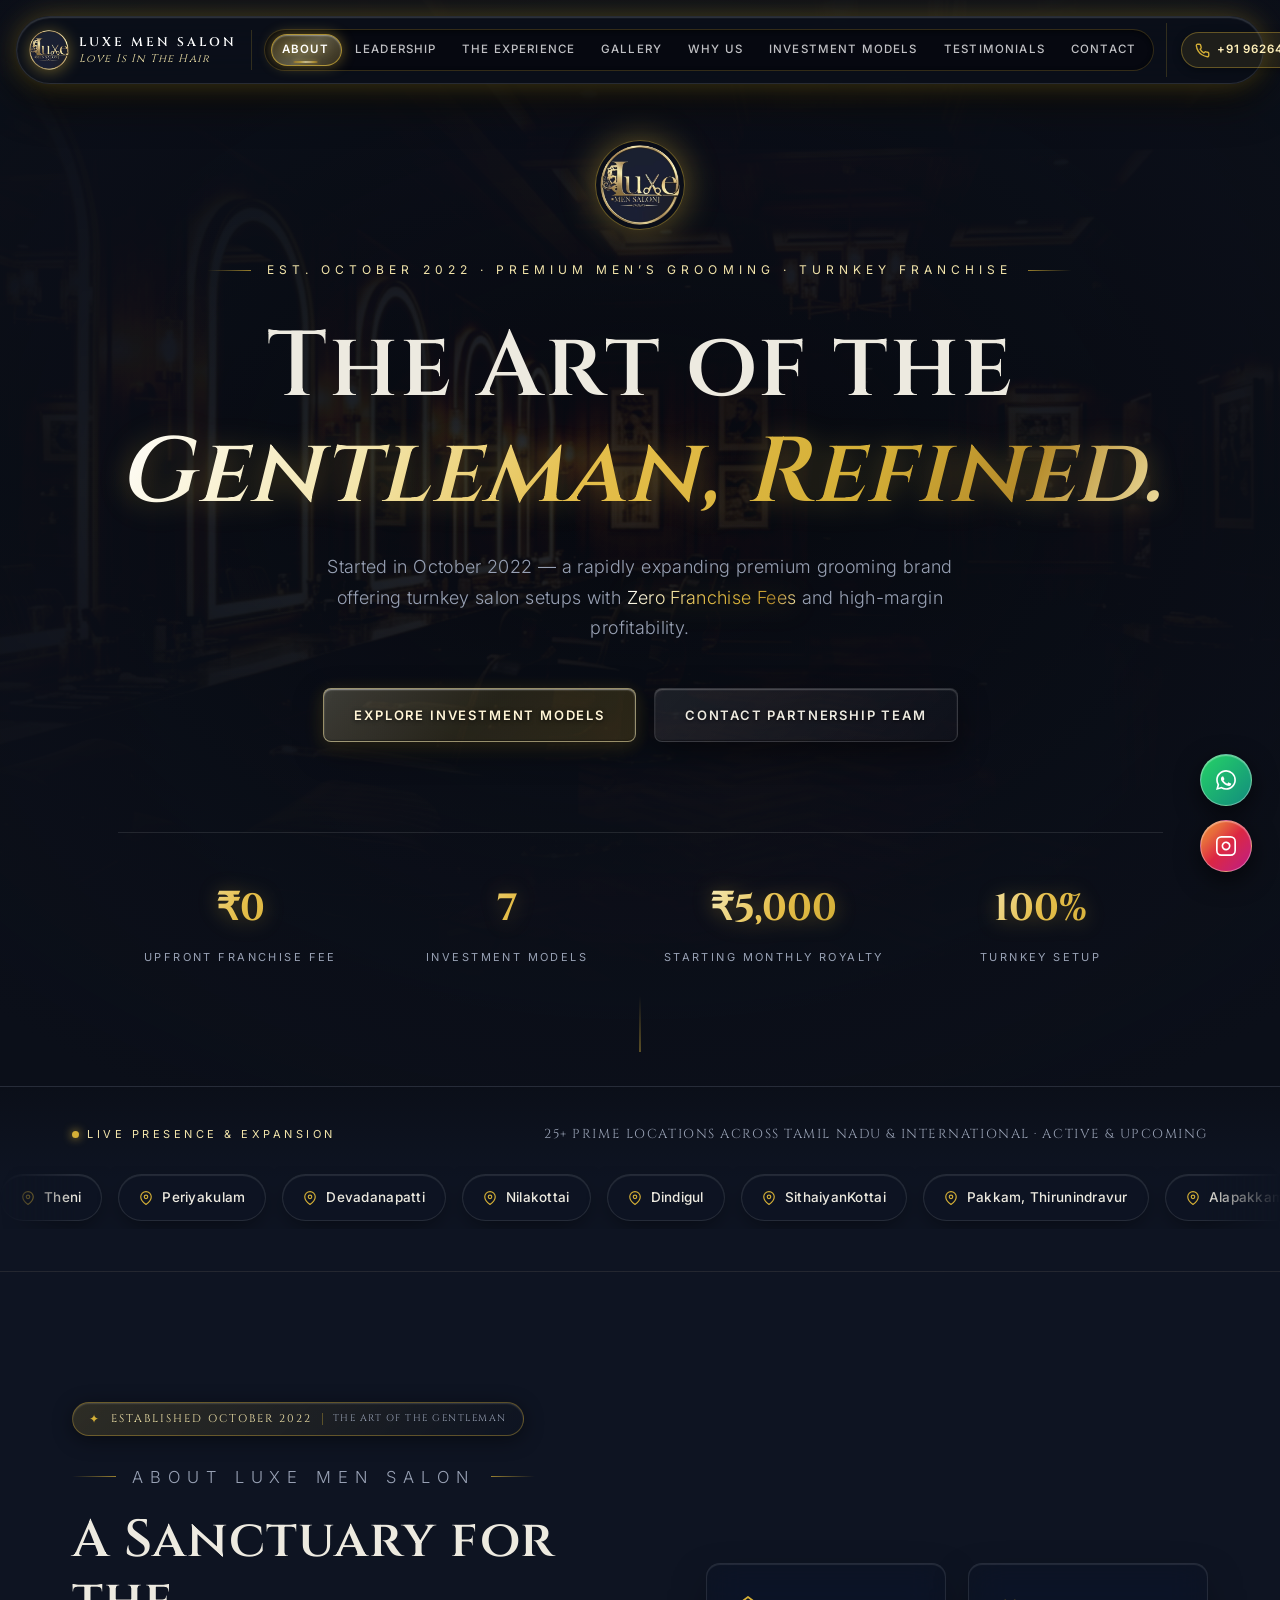
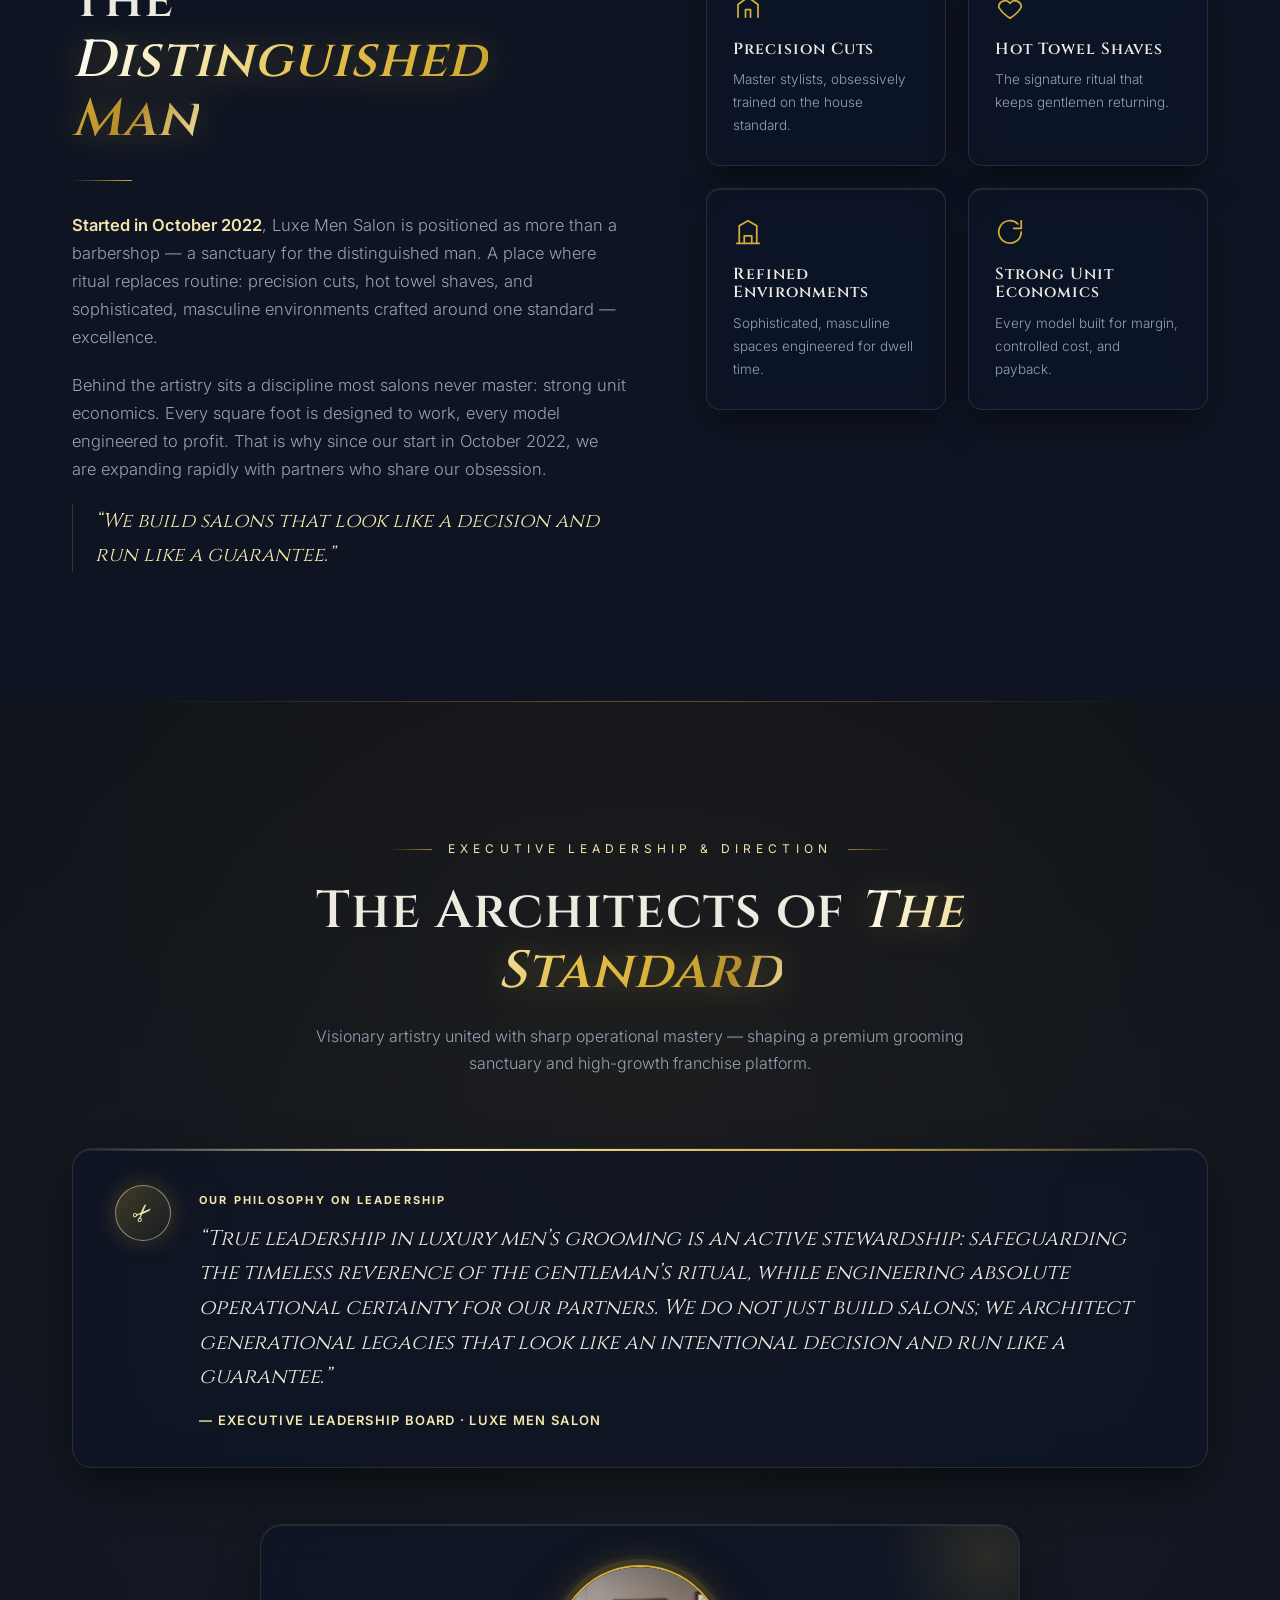
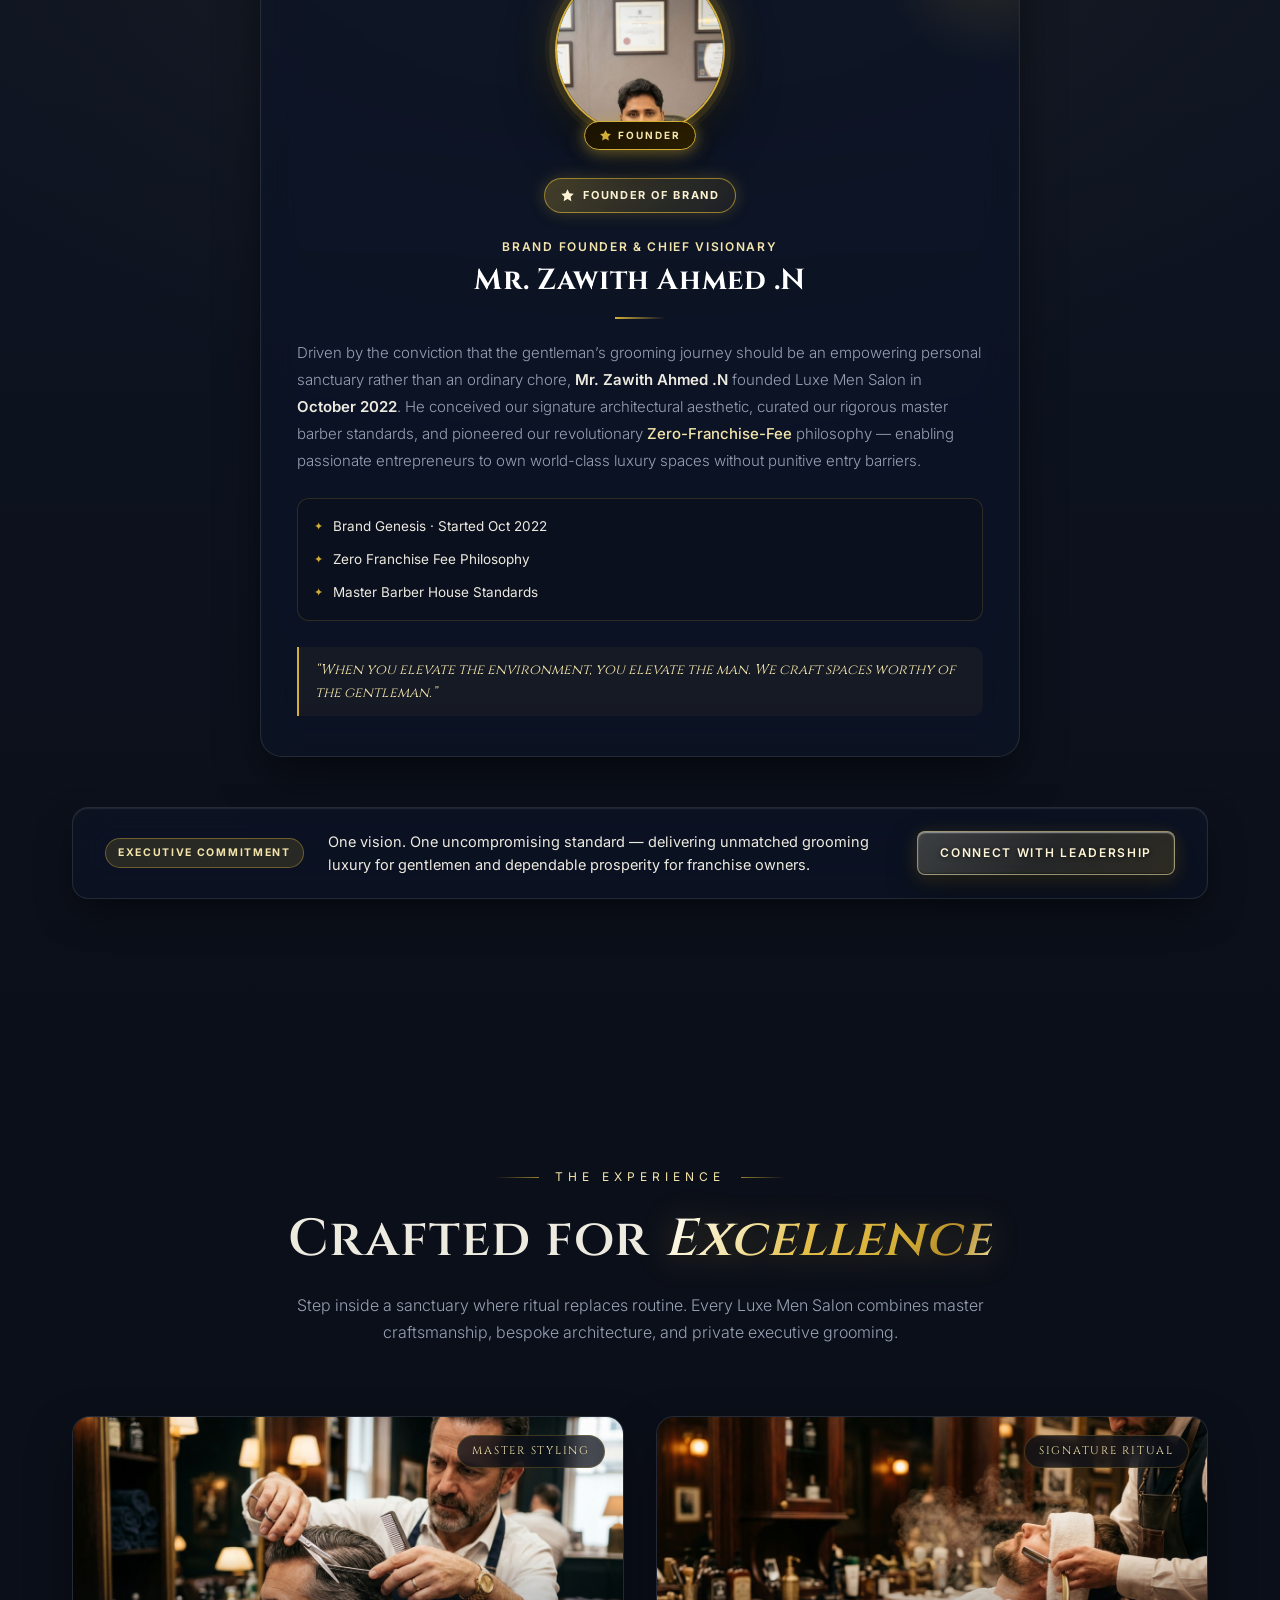
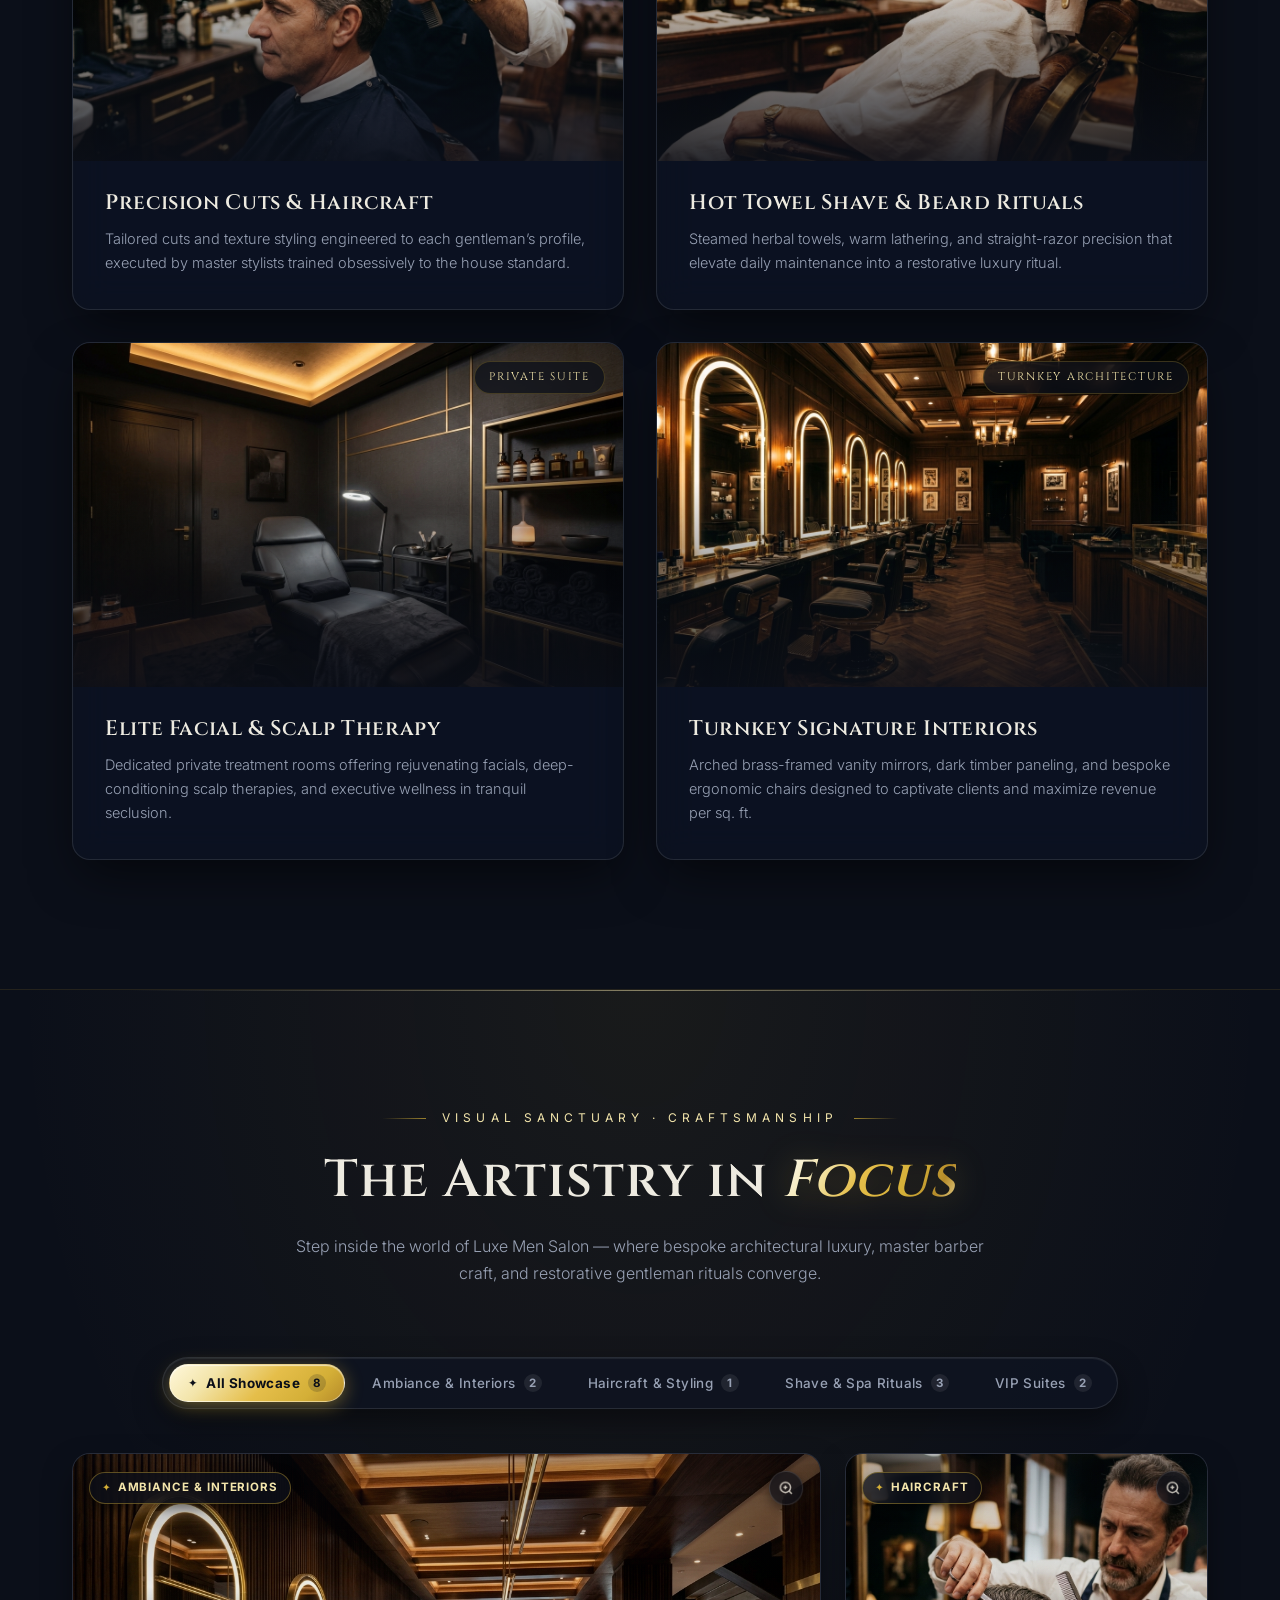
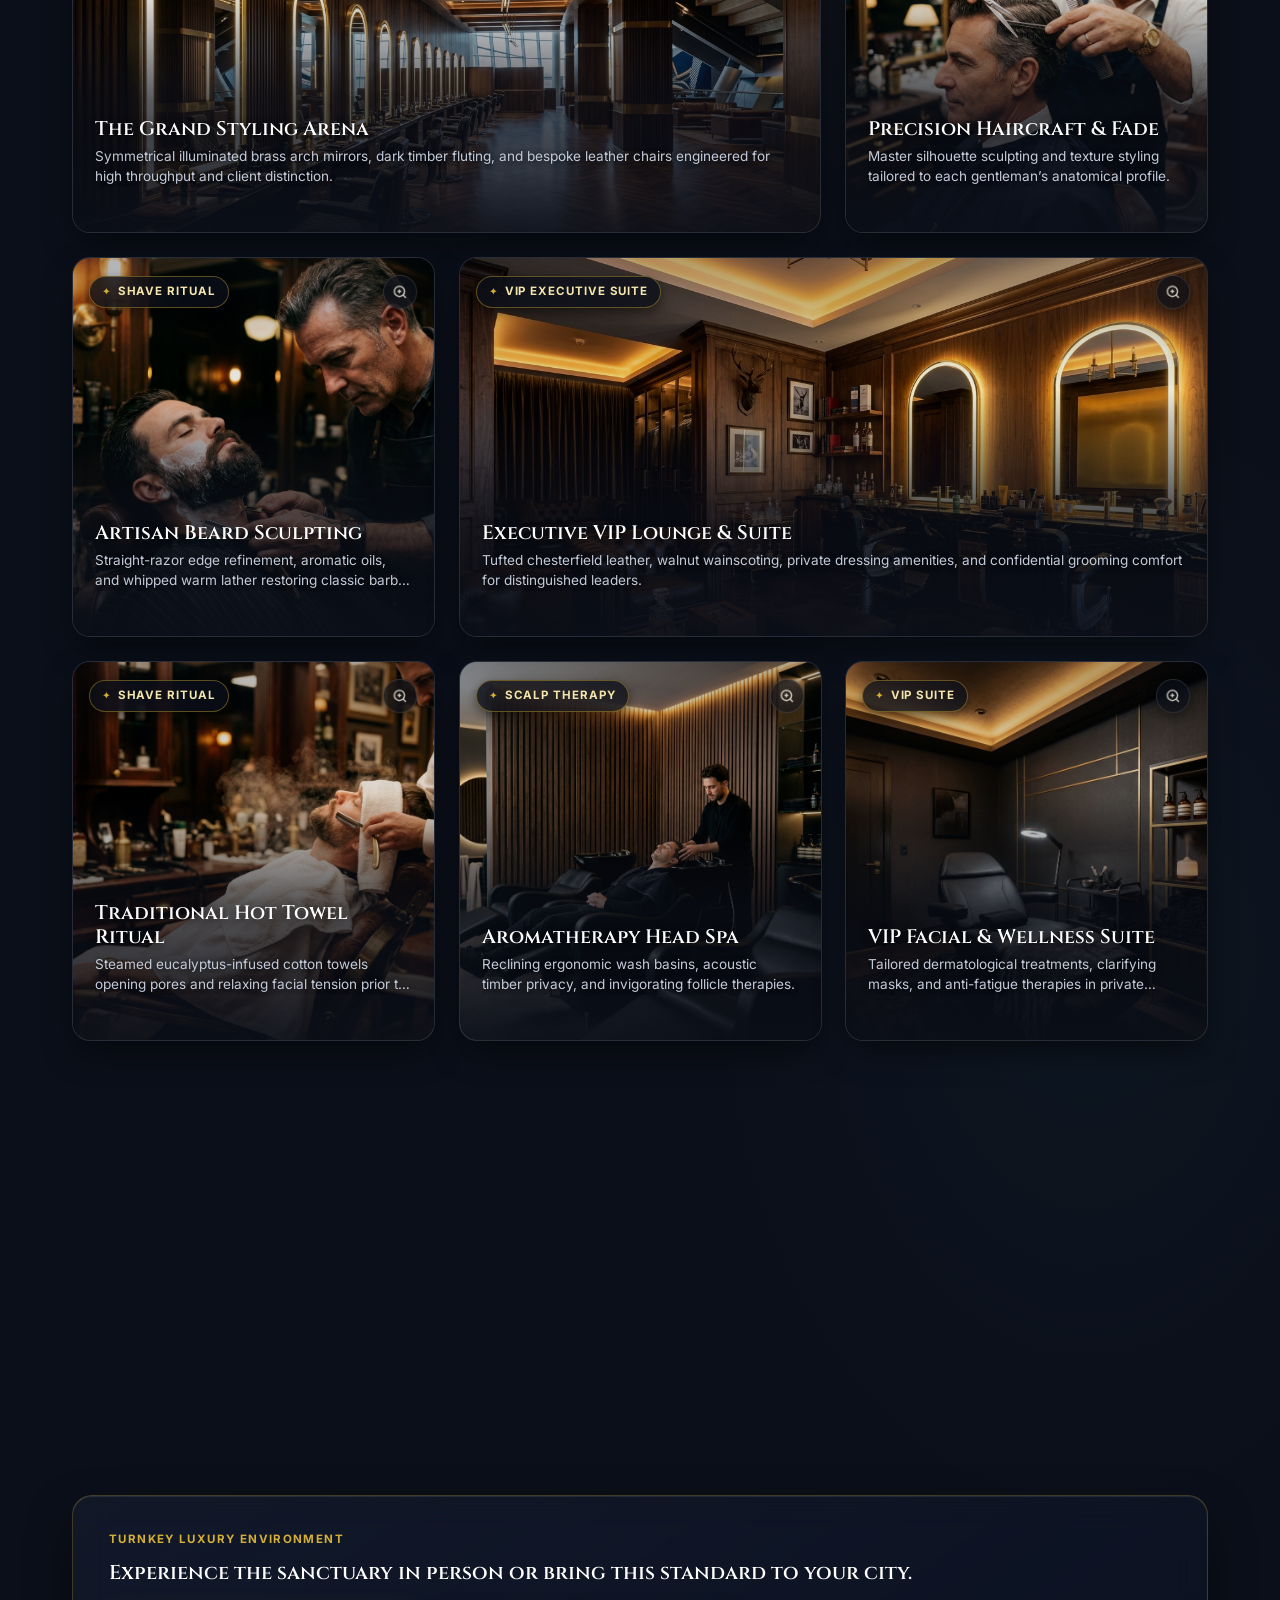
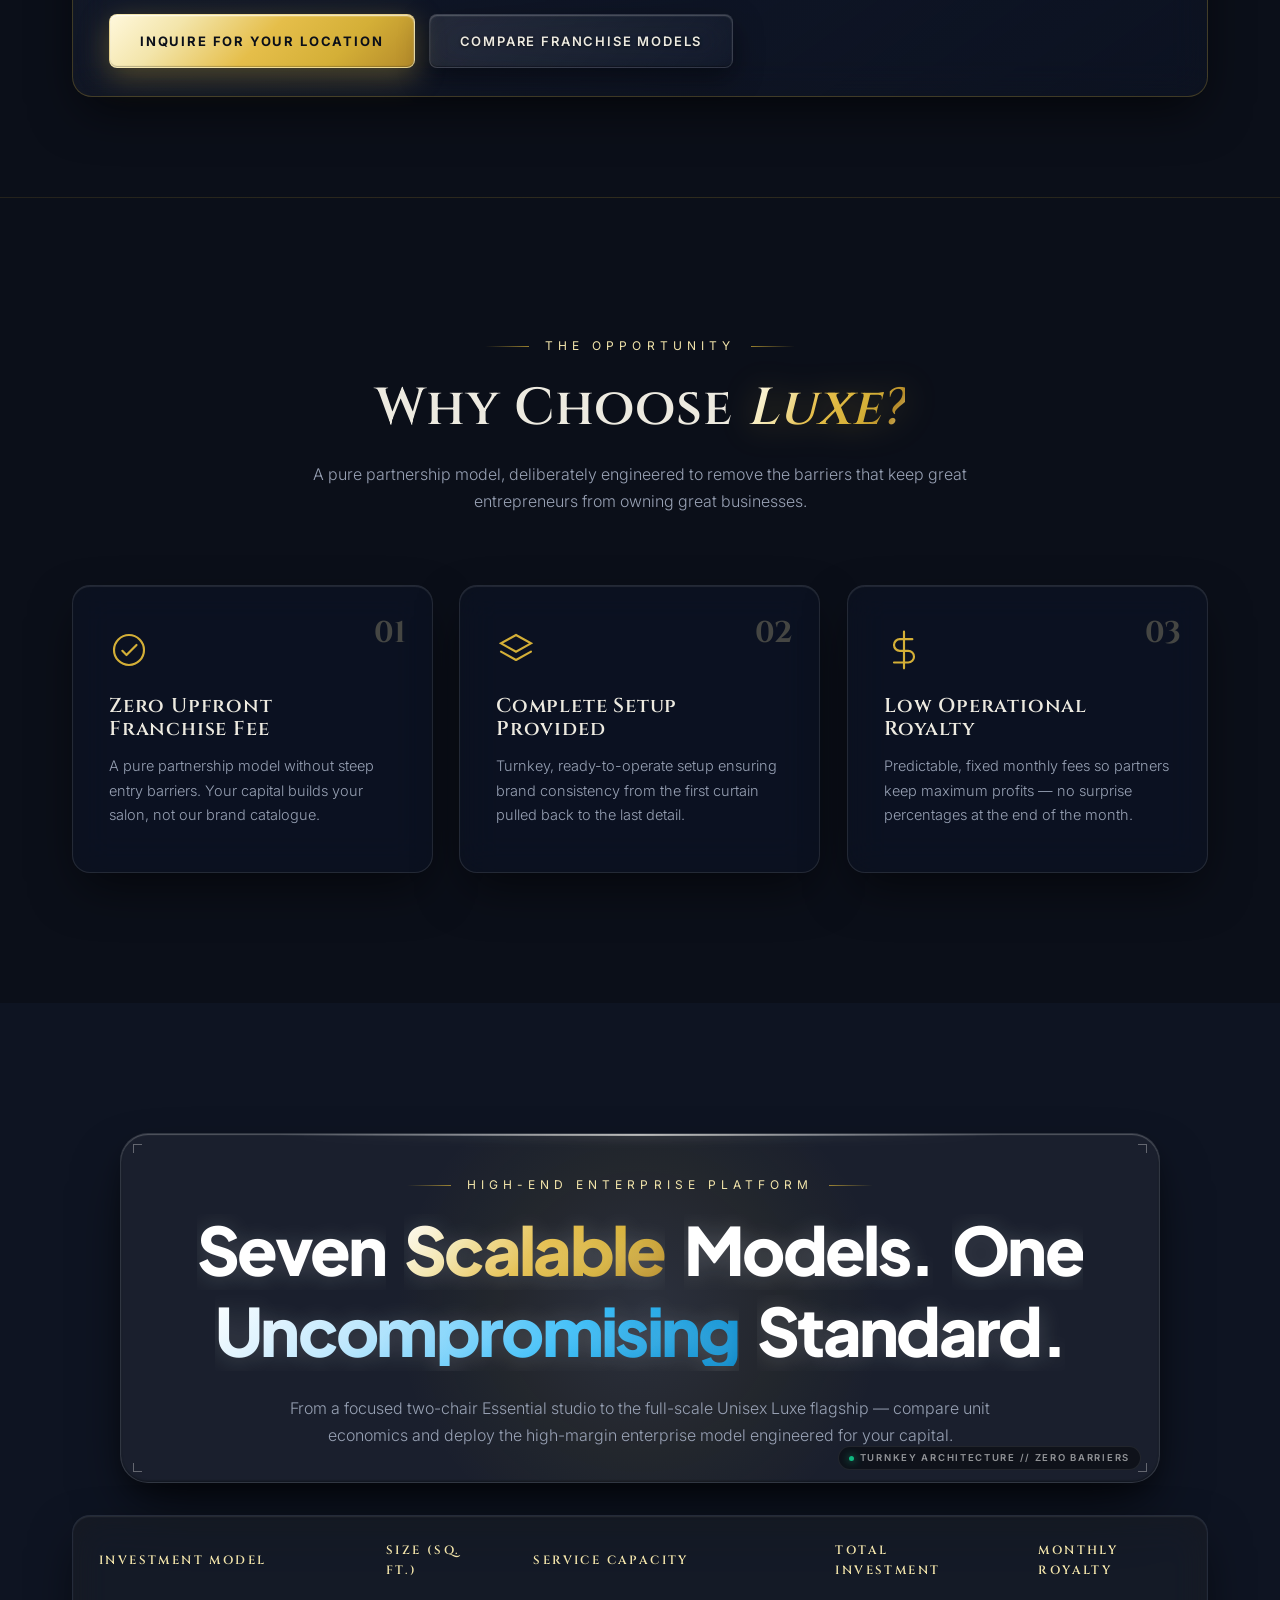
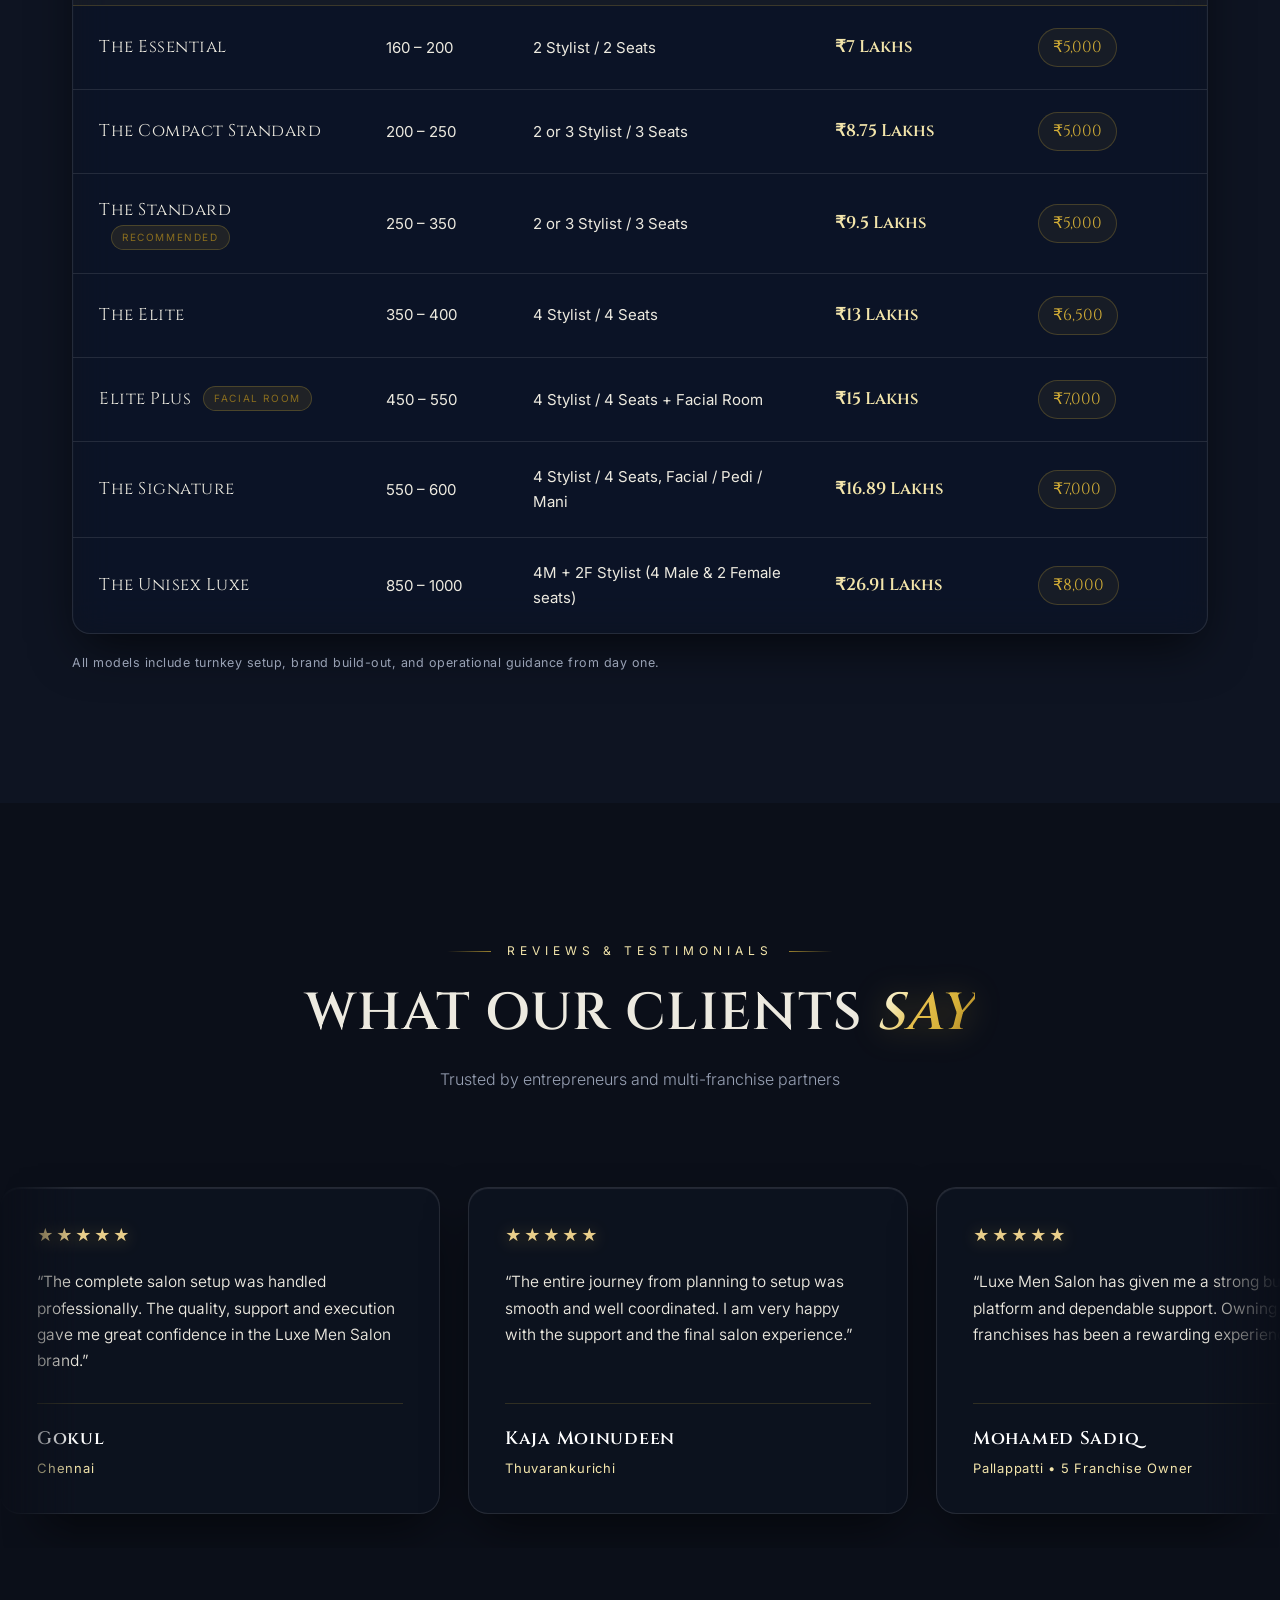
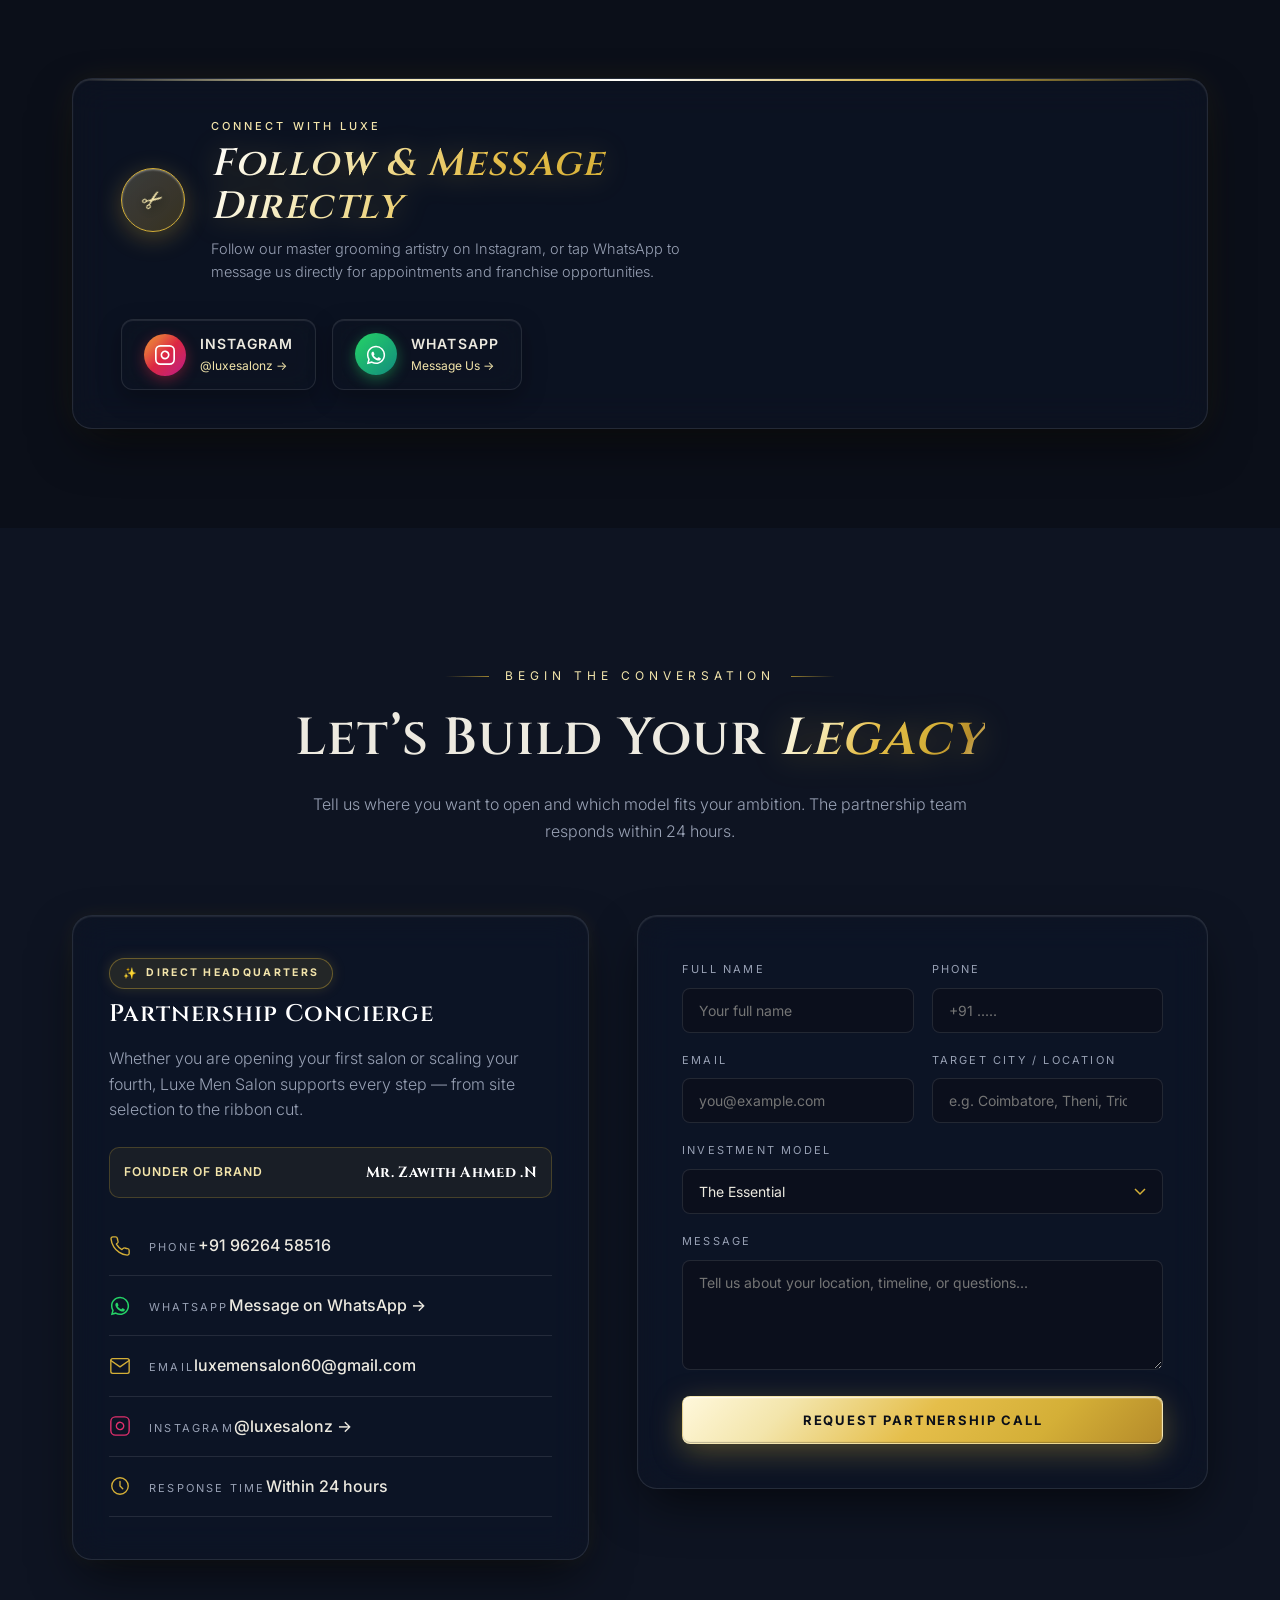
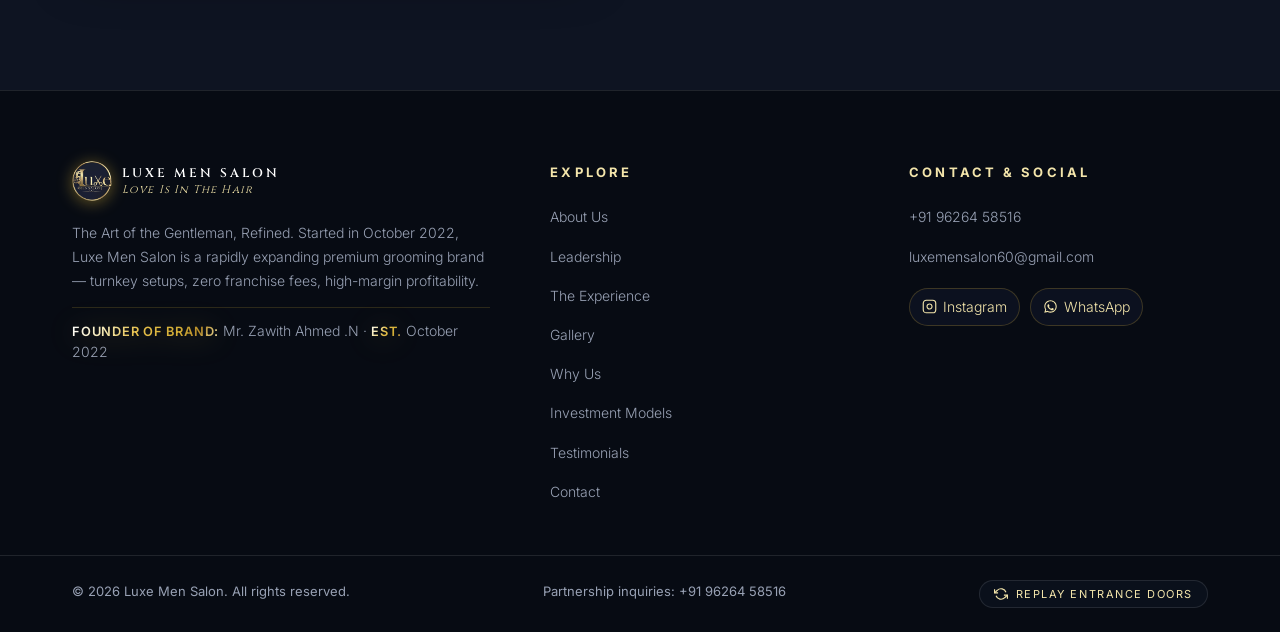
==== index.html @ ca6075aa "feat: add founder portrait photo asset, styles, and leader card UI" ====
<!DOCTYPE html>
<html lang="en">
<head>
  <meta charset="UTF-8" />
  <meta name="viewport" content="width=device-width, initial-scale=1.0" />
  <title>Luxe Men Salon &mdash; The Art of the Gentleman, Refined.</title>
  <meta name="description" content="A rapidly expanding premium grooming brand. Turnkey salon setups with zero franchise fees and high-margin profitability. Partner with Luxe Men Salon." />
  <link rel="preconnect" href="https://fonts.googleapis.com" />
  <link rel="preconnect" href="https://fonts.gstatic.com" crossorigin />
  <link href="https://fonts.googleapis.com/css2?family=Cinzel:wght@400;500;600;700;800&family=Inter:wght@300;400;500;600;700&family=Plus+Jakarta+Sans:wght@700;800;900&display=swap" rel="stylesheet" />
  <link rel="stylesheet" href="css/styles.css" />
</head>
<body>

  <!-- Cinematic Shopping Mall Mirror Sliding Doors Entrance -->
  <div class="mall-portal" id="mallPortal" role="dialog" aria-modal="true" aria-label="Luxe Men Salon Entrance">
    <div class="portal-seam-light" id="seamLight"></div>

    <!-- Left Mirror Sliding Door -->
    <div class="door-leaf door-left" id="doorLeft">
      <div class="mirror-surface"></div>
      <div class="mirror-bevel"></div>
      <div class="door-frame-top"></div>
      <div class="door-frame-bottom"></div>
      <div class="mall-handle handle-left">
        <div class="handle-mount top"></div>
        <div class="handle-bar"></div>
        <div class="handle-mount bottom"></div>
      </div>
      <div class="door-half-logo left-half">
        <img src="images/logo.png" alt="Luxe Men Salon Logo" />
      </div>
    </div>

    <!-- Right Mirror Sliding Door -->
    <div class="door-leaf door-right" id="doorRight">
      <div class="mirror-surface"></div>
      <div class="mirror-bevel"></div>
      <div class="door-frame-top"></div>
      <div class="door-frame-bottom"></div>
      <div class="mall-handle handle-right">
        <div class="handle-mount top"></div>
        <div class="handle-bar"></div>
        <div class="handle-mount bottom"></div>
      </div>
      <div class="door-half-logo right-half">
        <img src="images/logo.png" alt="Luxe Men Salon Logo" />
      </div>
    </div>

    <!-- Entrance UI Overlay -->
    <div class="portal-ui" id="portalUi">
      <span class="portal-eyebrow">EST. OCTOBER 2022 &middot; AUTOMATIC ENTRANCE</span>
      <h2 class="portal-title">LUXE MEN SALON</h2>
      <p class="portal-status"><span class="portal-status-dot"></span>Doors sliding open to the sanctuary&hellip;</p>
      <button class="portal-action-btn" id="portalSkipBtn" type="button">Enter Sanctuary &rarr;</button>
    </div>
  </div>

  <div class="gradient-orb orb-a" aria-hidden="true"></div>
  <div class="gradient-orb orb-b" aria-hidden="true"></div>
  <div class="noise" aria-hidden="true"></div>

  <header class="nav" id="navbar">
    <div class="nav-inner nav-island-inner">
      <!-- Segment 1: Brand -->
      <div class="nav-segment nav-segment-brand">
        <a href="#home" class="brand">
          <img src="images/logo.png" alt="Luxe Men Salon Logo" class="brand-logo" />
          <div class="brand-text">
            <span class="brand-name">LUXE&nbsp;MEN&nbsp;SALON</span>
            <span class="brand-caption">Love Is In The Hair</span>
          </div>
        </a>
      </div>

      <!-- Segment 2: Navigation Links with Sliding Pill Indicator -->
      <nav class="nav-segment nav-segment-links" id="navLinks" aria-label="Primary Navigation">
        <div class="nav-capsule" id="navCapsule">
          <div class="nav-sliding-pill" id="navSlidingPill" aria-hidden="true"></div>
          <a href="#about" class="nav-item active" data-nav="about"><span class="nav-item-text">About</span></a>
          <a href="#leadership" class="nav-item" data-nav="leadership"><span class="nav-item-text">Leadership</span></a>
          <a href="#experience" class="nav-item" data-nav="experience"><span class="nav-item-text">The Experience</span></a>
          <a href="#gallery" class="nav-item" data-nav="gallery"><span class="nav-item-text">Gallery</span></a>
          <a href="#why" class="nav-item" data-nav="why"><span class="nav-item-text">Why Us</span></a>
          <a href="#models" class="nav-item" data-nav="models"><span class="nav-item-text">Investment Models</span></a>
          <a href="#testimonials" class="nav-item" data-nav="testimonials"><span class="nav-item-text">Testimonials</span></a>
          <a href="#contact" class="nav-item" data-nav="contact"><span class="nav-item-text">Contact</span></a>
        </div>

        <!-- Mobile Drawer Quick Actions -->
        <div class="nav-mobile-drawer-actions">
          <a href="tel:+919626458516" class="nav-mobile-call-btn">
            <svg width="18" height="18" viewBox="0 0 24 24" fill="none" stroke="currentColor" stroke-width="2.2" stroke-linecap="round" stroke-linejoin="round"><path d="M22 16.92v3a2 2 0 0 1-2.18 2 19.79 19.79 0 0 1-8.63-3.07 19.5 19.5 0 0 1-6-6 19.79 19.79 0 0 1-3.07-8.67A2 2 0 0 1 4.11 2h3a2 2 0 0 1 2 1.72 12.84 12.84 0 0 0 .7 2.81 2 2 0 0 1-.45 2.11L8.09 9.91a16 16 0 0 0 6 6l1.27-1.27a2 2 0 0 1 2.11-.45 12.84 12.84 0 0 0 2.81.7A2 2 0 0 1 22 16.92z"/></svg>
            <span>Call: +91 9626458516</span>
          </a>
          <a href="#contact" class="btn btn-pill-gold nav-mobile-partner-btn">Partnership Inquiries</a>
          <div class="nav-mobile-socials">
            <a href="https://www.instagram.com/luxesalonz?utm_source=ig_web_button_share_sheet&stkn=ZDNlZDc0MzIxNw==" target="_blank" rel="noopener noreferrer" class="nav-icon-btn nav-insta-btn" aria-label="Instagram">
              <svg width="17" height="17" viewBox="0 0 24 24" fill="none" stroke="currentColor" stroke-width="1.8"><rect x="2" y="2" width="20" height="20" rx="5" ry="5"/><path d="M16 11.37A4 4 0 1 1 12.63 8 4 4 0 0 1 16 11.37z"/><line x1="17.5" y1="6.5" x2="17.51" y2="6.5"/></svg>
            </a>
            <a href="https://wa.me/919626458516?text=Hi%20Luxe%20Men%20Salon%2C%20I%20would%20like%20to%20message%20you%20regarding%20appointments%20and%20franchise%20inquiries." target="_blank" rel="noopener noreferrer" class="nav-icon-btn nav-whatsapp-btn" aria-label="WhatsApp">
              <svg width="17" height="17" viewBox="0 0 24 24" fill="currentColor"><path d="M12.04 2c-5.46 0-9.91 4.45-9.91 9.91 0 1.75.46 3.45 1.32 4.95L2.05 22l5.25-1.38c1.45.79 3.08 1.21 4.74 1.21 5.46 0 9.91-4.45 9.91-9.91 0-2.65-1.03-5.14-2.9-7.01A9.816 9.816 0 0 0 12.04 2zm.01 1.67c2.2 0 4.26.86 5.82 2.42a8.225 8.225 0 0 1 2.41 5.83c0 4.54-3.7 8.24-8.24 8.24-1.48 0-2.93-.4-4.2-1.15l-.3-.18-3.12.82.83-3.04-.2-.31a8.196 8.196 0 0 1-1.26-4.38c0-4.54 3.7-8.24 8.24-8.24zm4.52 11.53c-.25-.12-1.47-.72-1.7-.81-.23-.08-.39-.12-.56.12-.17.25-.64.81-.79.97-.14.17-.29.19-.54.06-.25-.12-1.05-.39-2-1.23-.74-.66-1.23-1.47-1.38-1.72-.14-.25-.02-.38.11-.51.11-.11.25-.29.37-.43.12-.15.17-.25.25-.42.08-.17.04-.31-.02-.44-.06-.12-.56-1.34-.76-1.84-.2-.48-.41-.42-.56-.43h-.48c-.17 0-.44.06-.67.31-.23.25-.88.86-.88 2.1 0 1.24.9 2.44 1.03 2.61.12.17 1.77 2.71 4.3 3.8.6.26 1.07.41 1.44.53.61.19 1.16.17 1.6.1.49-.07 1.47-.6 1.68-1.18.21-.58.21-1.07.15-1.18-.07-.12-.23-.19-.48-.31z"/></svg>
            </a>
          </div>
        </div>
      </nav>

      <!-- Segment 3: Quick Action Buttons (Direct Call + Partnership Inquiries) -->
      <div class="nav-segment nav-segment-actions">
        <!-- Direct Phone Calling Button -->
        <a href="tel:+919626458516" class="nav-call-btn" title="Direct Phone Call: +91 9626458516" aria-label="Direct Phone Call: +91 9626458516">
          <span class="nav-call-icon">
            <svg width="15" height="15" viewBox="0 0 24 24" fill="none" stroke="currentColor" stroke-width="2.2" stroke-linecap="round" stroke-linejoin="round"><path d="M22 16.92v3a2 2 0 0 1-2.18 2 19.79 19.79 0 0 1-8.63-3.07 19.5 19.5 0 0 1-6-6 19.79 19.79 0 0 1-3.07-8.67A2 2 0 0 1 4.11 2h3a2 2 0 0 1 2 1.72 12.84 12.84 0 0 0 .7 2.81 2 2 0 0 1-.45 2.11L8.09 9.91a16 16 0 0 0 6 6l1.27-1.27a2 2 0 0 1 2.11-.45 12.84 12.84 0 0 0 2.81.7A2 2 0 0 1 22 16.92z"/></svg>
          </span>
          <span class="nav-call-text">+91 9626458516</span>
        </a>

        <!-- Partnership Inquiries Button -->
        <a href="#contact" class="btn btn-pill-gold nav-partner-btn">Partnership Inquiries</a>

        <!-- Instagram & WhatsApp Compact Buttons -->
        <div class="nav-icons-group">
          <a href="https://www.instagram.com/luxesalonz?utm_source=ig_web_button_share_sheet&stkn=ZDNlZDc0MzIxNw==" target="_blank" rel="noopener noreferrer" class="nav-icon-btn nav-insta-btn" aria-label="Visit Luxe Men Salon on Instagram" title="Instagram @luxesalonz">
            <svg width="16" height="16" viewBox="0 0 24 24" fill="none" stroke="currentColor" stroke-width="1.8"><rect x="2" y="2" width="20" height="20" rx="5" ry="5"/><path d="M16 11.37A4 4 0 1 1 12.63 8 4 4 0 0 1 16 11.37z"/><line x1="17.5" y1="6.5" x2="17.51" y2="6.5"/></svg>
          </a>
          <a href="https://wa.me/919626458516?text=Hi%20Luxe%20Men%20Salon%2C%20I%20would%20like%20to%20message%20you%20regarding%20appointments%20and%20franchise%20inquiries." target="_blank" rel="noopener noreferrer" class="nav-icon-btn nav-whatsapp-btn" aria-label="Message Luxe Men Salon on WhatsApp" title="Message on WhatsApp">
            <svg width="16" height="16" viewBox="0 0 24 24" fill="currentColor"><path d="M12.04 2c-5.46 0-9.91 4.45-9.91 9.91 0 1.75.46 3.45 1.32 4.95L2.05 22l5.25-1.38c1.45.79 3.08 1.21 4.74 1.21 5.46 0 9.91-4.45 9.91-9.91 0-2.65-1.03-5.14-2.9-7.01A9.816 9.816 0 0 0 12.04 2zm.01 1.67c2.2 0 4.26.86 5.82 2.42a8.225 8.225 0 0 1 2.41 5.83c0 4.54-3.7 8.24-8.24 8.24-1.48 0-2.93-.4-4.2-1.15l-.3-.18-3.12.82.83-3.04-.2-.31a8.196 8.196 0 0 1-1.26-4.38c0-4.54 3.7-8.24 8.24-8.24zm4.52 11.53c-.25-.12-1.47-.72-1.7-.81-.23-.08-.39-.12-.56.12-.17.25-.64.81-.79.97-.14.17-.29.19-.54.06-.25-.12-1.05-.39-2-1.23-.74-.66-1.23-1.47-1.38-1.72-.14-.25-.02-.38.11-.51.11-.11.25-.29.37-.43.12-.15.17-.25.25-.42.08-.17.04-.31-.02-.44-.06-.12-.56-1.34-.76-1.84-.2-.48-.41-.42-.56-.43h-.48c-.17 0-.44.06-.67.31-.23.25-.88.86-.88 2.1 0 1.24.9 2.44 1.03 2.61.12.17 1.77 2.71 4.3 3.8.6.26 1.07.41 1.44.53.61.19 1.16.17 1.6.1.49-.07 1.47-.6 1.68-1.18.21-.58.21-1.07.15-1.18-.07-.12-.23-.19-.48-.31z"/></svg>
          </a>
        </div>

        <!-- Mobile Hamburger Toggle -->
        <button class="nav-toggle" id="navToggle" aria-label="Toggle menu" aria-expanded="false">
          <span></span><span></span><span></span>
        </button>
      </div>
    </div>
  </header>

  <main>

    <section class="hero" id="home">
      <div class="hero-bg" aria-hidden="true">
        <img src="images/hero-salon.jpg" alt="Luxe Men Salon Interior" class="hero-bg-img" />
        <div class="hero-bg-overlay"></div>
      </div>
      <div class="hero-inner">
        <div class="hero-crest reveal">
          <img src="images/logo.png" alt="Luxe Men Salon Crest" class="hero-crest-img" />
        </div>
        <p class="eyebrow reveal">Est. October 2022 &middot; Premium Men&rsquo;s Grooming &middot; Turnkey Franchise</p>
        <h1 class="hero-title reveal">The Art of the<br /><span class="serif-italic gold-text">Gentleman, Refined.</span></h1>
        <p class="hero-sub reveal">Started in October 2022 &mdash; a rapidly expanding premium grooming brand offering turnkey salon setups with <span class="gold-text">Zero Franchise Fees</span> and high-margin profitability.</p>
        <div class="hero-cta reveal">
          <a href="#models" class="btn btn-glass-gold">Explore Investment Models</a>
          <a href="#contact" class="btn btn-glass">Contact Partnership Team</a>
        </div>
        <div class="hero-stats reveal">
          <div class="stat"><span class="stat-num">&#8377;0</span><span class="stat-label">Upfront Franchise Fee</span></div>
          <div class="stat"><span class="stat-num">7</span><span class="stat-label">Investment Models</span></div>
          <div class="stat"><span class="stat-num">&#8377;5,000</span><span class="stat-label">Starting Monthly Royalty</span></div>
          <div class="stat"><span class="stat-num">100%</span><span class="stat-label">Turnkey Setup</span></div>
        </div>
      </div>
      <a href="#about" class="scroll-cue" aria-label="Scroll to about"><span class="scroll-cue-line"></span></a>
    </section>

    <!-- Expanding Network Cities Marquee Ribbon -->
    <div class="network-marquee-wrap" id="locations" aria-label="Our Expanding Network Across Tamil Nadu">
      <div class="marquee-header">
        <span class="marquee-tag">Live Presence &amp; Expansion</span>
        <span class="marquee-title">25+ Prime Locations Across Tamil Nadu &amp; International &middot; Active &amp; Upcoming</span>
      </div>
      <div class="marquee-track-container">
        <div class="marquee-track">
          <!-- Track Set 1 -->
          <div class="city-pill"><svg class="city-pin" width="14" height="14" viewBox="0 0 24 24" fill="none" stroke="currentColor" stroke-width="2"><path d="M21 10c0 7-9 13-9 13s-9-6-9-13a9 9 0 0 1 18 0z"></path><circle cx="12" cy="10" r="3"></circle></svg><span class="city-name">Theni</span></div>
          <div class="city-pill"><svg class="city-pin" width="14" height="14" viewBox="0 0 24 24" fill="none" stroke="currentColor" stroke-width="2"><path d="M21 10c0 7-9 13-9 13s-9-6-9-13a9 9 0 0 1 18 0z"></path><circle cx="12" cy="10" r="3"></circle></svg><span class="city-name">Periyakulam</span></div>
          <div class="city-pill"><svg class="city-pin" width="14" height="14" viewBox="0 0 24 24" fill="none" stroke="currentColor" stroke-width="2"><path d="M21 10c0 7-9 13-9 13s-9-6-9-13a9 9 0 0 1 18 0z"></path><circle cx="12" cy="10" r="3"></circle></svg><span class="city-name">Devadanapatti</span></div>
          <div class="city-pill"><svg class="city-pin" width="14" height="14" viewBox="0 0 24 24" fill="none" stroke="currentColor" stroke-width="2"><path d="M21 10c0 7-9 13-9 13s-9-6-9-13a9 9 0 0 1 18 0z"></path><circle cx="12" cy="10" r="3"></circle></svg><span class="city-name">Nilakottai</span></div>
          <div class="city-pill"><svg class="city-pin" width="14" height="14" viewBox="0 0 24 24" fill="none" stroke="currentColor" stroke-width="2"><path d="M21 10c0 7-9 13-9 13s-9-6-9-13a9 9 0 0 1 18 0z"></path><circle cx="12" cy="10" r="3"></circle></svg><span class="city-name">Dindigul</span></div>
          <div class="city-pill"><svg class="city-pin" width="14" height="14" viewBox="0 0 24 24" fill="none" stroke="currentColor" stroke-width="2"><path d="M21 10c0 7-9 13-9 13s-9-6-9-13a9 9 0 0 1 18 0z"></path><circle cx="12" cy="10" r="3"></circle></svg><span class="city-name">SithaiyanKottai</span></div>
          <div class="city-pill"><svg class="city-pin" width="14" height="14" viewBox="0 0 24 24" fill="none" stroke="currentColor" stroke-width="2"><path d="M21 10c0 7-9 13-9 13s-9-6-9-13a9 9 0 0 1 18 0z"></path><circle cx="12" cy="10" r="3"></circle></svg><span class="city-name">Pakkam, Thirunindravur</span></div>
          <div class="city-pill"><svg class="city-pin" width="14" height="14" viewBox="0 0 24 24" fill="none" stroke="currentColor" stroke-width="2"><path d="M21 10c0 7-9 13-9 13s-9-6-9-13a9 9 0 0 1 18 0z"></path><circle cx="12" cy="10" r="3"></circle></svg><span class="city-name">Alapakkam</span></div>
          <div class="city-pill"><svg class="city-pin" width="14" height="14" viewBox="0 0 24 24" fill="none" stroke="currentColor" stroke-width="2"><path d="M21 10c0 7-9 13-9 13s-9-6-9-13a9 9 0 0 1 18 0z"></path><circle cx="12" cy="10" r="3"></circle></svg><span class="city-name">Alandur</span><span class="city-badge process">On Process</span></div>
          <div class="city-pill"><svg class="city-pin" width="14" height="14" viewBox="0 0 24 24" fill="none" stroke="currentColor" stroke-width="2"><path d="M21 10c0 7-9 13-9 13s-9-6-9-13a9 9 0 0 1 18 0z"></path><circle cx="12" cy="10" r="3"></circle></svg><span class="city-name">Vedasanthur</span><span class="city-badge process">On Process</span></div>
          <div class="city-pill"><svg class="city-pin" width="14" height="14" viewBox="0 0 24 24" fill="none" stroke="currentColor" stroke-width="2"><path d="M21 10c0 7-9 13-9 13s-9-6-9-13a9 9 0 0 1 18 0z"></path><circle cx="12" cy="10" r="3"></circle></svg><span class="city-name">Pallapati</span></div>
          <div class="city-pill"><svg class="city-pin" width="14" height="14" viewBox="0 0 24 24" fill="none" stroke="currentColor" stroke-width="2"><path d="M21 10c0 7-9 13-9 13s-9-6-9-13a9 9 0 0 1 18 0z"></path><circle cx="12" cy="10" r="3"></circle></svg><span class="city-name">Velayuthapalayam</span><span class="city-badge launch">Opening 12th Sep</span></div>
          <div class="city-pill"><svg class="city-pin" width="14" height="14" viewBox="0 0 24 24" fill="none" stroke="currentColor" stroke-width="2"><path d="M21 10c0 7-9 13-9 13s-9-6-9-13a9 9 0 0 1 18 0z"></path><circle cx="12" cy="10" r="3"></circle></svg><span class="city-name">Paramathi</span></div>
          <div class="city-pill"><svg class="city-pin" width="14" height="14" viewBox="0 0 24 24" fill="none" stroke="currentColor" stroke-width="2"><path d="M21 10c0 7-9 13-9 13s-9-6-9-13a9 9 0 0 1 18 0z"></path><circle cx="12" cy="10" r="3"></circle></svg><span class="city-name">Coimbatore</span></div>
          <div class="city-pill"><svg class="city-pin" width="14" height="14" viewBox="0 0 24 24" fill="none" stroke="currentColor" stroke-width="2"><path d="M21 10c0 7-9 13-9 13s-9-6-9-13a9 9 0 0 1 18 0z"></path><circle cx="12" cy="10" r="3"></circle></svg><span class="city-name">Tirupur</span><span class="city-badge soon">Opening Soon</span></div>
          <div class="city-pill"><svg class="city-pin" width="14" height="14" viewBox="0 0 24 24" fill="none" stroke="currentColor" stroke-width="2"><path d="M21 10c0 7-9 13-9 13s-9-6-9-13a9 9 0 0 1 18 0z"></path><circle cx="12" cy="10" r="3"></circle></svg><span class="city-name">Anthiyur</span><span class="city-badge soon">Opening Soon</span></div>
          <div class="city-pill"><svg class="city-pin" width="14" height="14" viewBox="0 0 24 24" fill="none" stroke="currentColor" stroke-width="2"><path d="M21 10c0 7-9 13-9 13s-9-6-9-13a9 9 0 0 1 18 0z"></path><circle cx="12" cy="10" r="3"></circle></svg><span class="city-name">Chinnamannur</span><span class="city-badge launch">Opening 13th Sep</span></div>
          <div class="city-pill"><svg class="city-pin" width="14" height="14" viewBox="0 0 24 24" fill="none" stroke="currentColor" stroke-width="2"><path d="M21 10c0 7-9 13-9 13s-9-6-9-13a9 9 0 0 1 18 0z"></path><circle cx="12" cy="10" r="3"></circle></svg><span class="city-name">Puliyangudi</span><span class="city-badge soon">Opening Soon</span></div>
          <div class="city-pill"><svg class="city-pin" width="14" height="14" viewBox="0 0 24 24" fill="none" stroke="currentColor" stroke-width="2"><path d="M21 10c0 7-9 13-9 13s-9-6-9-13a9 9 0 0 1 18 0z"></path><circle cx="12" cy="10" r="3"></circle></svg><span class="city-name">Usilampatti</span><span class="city-badge soon">Opening Soon</span></div>
          <div class="city-pill"><svg class="city-pin" width="14" height="14" viewBox="0 0 24 24" fill="none" stroke="currentColor" stroke-width="2"><path d="M21 10c0 7-9 13-9 13s-9-6-9-13a9 9 0 0 1 18 0z"></path><circle cx="12" cy="10" r="3"></circle></svg><span class="city-name">Melur (Madurai)</span></div>
          <div class="city-pill"><svg class="city-pin" width="14" height="14" viewBox="0 0 24 24" fill="none" stroke="currentColor" stroke-width="2"><path d="M21 10c0 7-9 13-9 13s-9-6-9-13a9 9 0 0 1 18 0z"></path><circle cx="12" cy="10" r="3"></circle></svg><span class="city-name">Trichy</span></div>
          <div class="city-pill"><svg class="city-pin" width="14" height="14" viewBox="0 0 24 24" fill="none" stroke="currentColor" stroke-width="2"><path d="M21 10c0 7-9 13-9 13s-9-6-9-13a9 9 0 0 1 18 0z"></path><circle cx="12" cy="10" r="3"></circle></svg><span class="city-name">Thindivanam</span></div>
          <div class="city-pill"><svg class="city-pin" width="14" height="14" viewBox="0 0 24 24" fill="none" stroke="currentColor" stroke-width="2"><path d="M21 10c0 7-9 13-9 13s-9-6-9-13a9 9 0 0 1 18 0z"></path><circle cx="12" cy="10" r="3"></circle></svg><span class="city-name">Thuvarankurichi</span></div>
          <div class="city-pill"><svg class="city-pin" width="14" height="14" viewBox="0 0 24 24" fill="none" stroke="currentColor" stroke-width="2"><path d="M21 10c0 7-9 13-9 13s-9-6-9-13a9 9 0 0 1 18 0z"></path><circle cx="12" cy="10" r="3"></circle></svg><span class="city-name">Puthanatham</span></div>
          <div class="city-pill"><svg class="city-pin" width="14" height="14" viewBox="0 0 24 24" fill="none" stroke="currentColor" stroke-width="2"><path d="M21 10c0 7-9 13-9 13s-9-6-9-13a9 9 0 0 1 18 0z"></path><circle cx="12" cy="10" r="3"></circle></svg><span class="city-name">Manaparai</span></div>
          <div class="city-pill"><svg class="city-pin" width="14" height="14" viewBox="0 0 24 24" fill="none" stroke="currentColor" stroke-width="2"><path d="M21 10c0 7-9 13-9 13s-9-6-9-13a9 9 0 0 1 18 0z"></path><circle cx="12" cy="10" r="3"></circle></svg><span class="city-name">Malaysia</span><span class="city-badge intl">&#127760; International</span></div>

          <!-- Track Set 2 (Clone for Infinite Seamless Loop) -->
          <div class="city-pill" aria-hidden="true"><svg class="city-pin" width="14" height="14" viewBox="0 0 24 24" fill="none" stroke="currentColor" stroke-width="2"><path d="M21 10c0 7-9 13-9 13s-9-6-9-13a9 9 0 0 1 18 0z"></path><circle cx="12" cy="10" r="3"></circle></svg><span class="city-name">Theni</span></div>
          <div class="city-pill" aria-hidden="true"><svg class="city-pin" width="14" height="14" viewBox="0 0 24 24" fill="none" stroke="currentColor" stroke-width="2"><path d="M21 10c0 7-9 13-9 13s-9-6-9-13a9 9 0 0 1 18 0z"></path><circle cx="12" cy="10" r="3"></circle></svg><span class="city-name">Periyakulam</span></div>
          <div class="city-pill" aria-hidden="true"><svg class="city-pin" width="14" height="14" viewBox="0 0 24 24" fill="none" stroke="currentColor" stroke-width="2"><path d="M21 10c0 7-9 13-9 13s-9-6-9-13a9 9 0 0 1 18 0z"></path><circle cx="12" cy="10" r="3"></circle></svg><span class="city-name">Devadanapatti</span></div>
          <div class="city-pill" aria-hidden="true"><svg class="city-pin" width="14" height="14" viewBox="0 0 24 24" fill="none" stroke="currentColor" stroke-width="2"><path d="M21 10c0 7-9 13-9 13s-9-6-9-13a9 9 0 0 1 18 0z"></path><circle cx="12" cy="10" r="3"></circle></svg><span class="city-name">Nilakottai</span></div>
          <div class="city-pill" aria-hidden="true"><svg class="city-pin" width="14" height="14" viewBox="0 0 24 24" fill="none" stroke="currentColor" stroke-width="2"><path d="M21 10c0 7-9 13-9 13s-9-6-9-13a9 9 0 0 1 18 0z"></path><circle cx="12" cy="10" r="3"></circle></svg><span class="city-name">Dindigul</span></div>
          <div class="city-pill" aria-hidden="true"><svg class="city-pin" width="14" height="14" viewBox="0 0 24 24" fill="none" stroke="currentColor" stroke-width="2"><path d="M21 10c0 7-9 13-9 13s-9-6-9-13a9 9 0 0 1 18 0z"></path><circle cx="12" cy="10" r="3"></circle></svg><span class="city-name">SithaiyanKottai</span></div>
          <div class="city-pill" aria-hidden="true"><svg class="city-pin" width="14" height="14" viewBox="0 0 24 24" fill="none" stroke="currentColor" stroke-width="2"><path d="M21 10c0 7-9 13-9 13s-9-6-9-13a9 9 0 0 1 18 0z"></path><circle cx="12" cy="10" r="3"></circle></svg><span class="city-name">Pakkam, Thirunindravur</span></div>
          <div class="city-pill" aria-hidden="true"><svg class="city-pin" width="14" height="14" viewBox="0 0 24 24" fill="none" stroke="currentColor" stroke-width="2"><path d="M21 10c0 7-9 13-9 13s-9-6-9-13a9 9 0 0 1 18 0z"></path><circle cx="12" cy="10" r="3"></circle></svg><span class="city-name">Alapakkam</span></div>
          <div class="city-pill" aria-hidden="true"><svg class="city-pin" width="14" height="14" viewBox="0 0 24 24" fill="none" stroke="currentColor" stroke-width="2"><path d="M21 10c0 7-9 13-9 13s-9-6-9-13a9 9 0 0 1 18 0z"></path><circle cx="12" cy="10" r="3"></circle></svg><span class="city-name">Alandur</span><span class="city-badge process">On Process</span></div>
          <div class="city-pill" aria-hidden="true"><svg class="city-pin" width="14" height="14" viewBox="0 0 24 24" fill="none" stroke="currentColor" stroke-width="2"><path d="M21 10c0 7-9 13-9 13s-9-6-9-13a9 9 0 0 1 18 0z"></path><circle cx="12" cy="10" r="3"></circle></svg><span class="city-name">Vedasanthur</span><span class="city-badge process">On Process</span></div>
          <div class="city-pill" aria-hidden="true"><svg class="city-pin" width="14" height="14" viewBox="0 0 24 24" fill="none" stroke="currentColor" stroke-width="2"><path d="M21 10c0 7-9 13-9 13s-9-6-9-13a9 9 0 0 1 18 0z"></path><circle cx="12" cy="10" r="3"></circle></svg><span class="city-name">Pallapati</span></div>
          <div class="city-pill" aria-hidden="true"><svg class="city-pin" width="14" height="14" viewBox="0 0 24 24" fill="none" stroke="currentColor" stroke-width="2"><path d="M21 10c0 7-9 13-9 13s-9-6-9-13a9 9 0 0 1 18 0z"></path><circle cx="12" cy="10" r="3"></circle></svg><span class="city-name">Velayuthapalayam</span><span class="city-badge launch">Opening 12th Sep</span></div>
          <div class="city-pill" aria-hidden="true"><svg class="city-pin" width="14" height="14" viewBox="0 0 24 24" fill="none" stroke="currentColor" stroke-width="2"><path d="M21 10c0 7-9 13-9 13s-9-6-9-13a9 9 0 0 1 18 0z"></path><circle cx="12" cy="10" r="3"></circle></svg><span class="city-name">Paramathi</span></div>
          <div class="city-pill" aria-hidden="true"><svg class="city-pin" width="14" height="14" viewBox="0 0 24 24" fill="none" stroke="currentColor" stroke-width="2"><path d="M21 10c0 7-9 13-9 13s-9-6-9-13a9 9 0 0 1 18 0z"></path><circle cx="12" cy="10" r="3"></circle></svg><span class="city-name">Coimbatore</span></div>
          <div class="city-pill" aria-hidden="true"><svg class="city-pin" width="14" height="14" viewBox="0 0 24 24" fill="none" stroke="currentColor" stroke-width="2"><path d="M21 10c0 7-9 13-9 13s-9-6-9-13a9 9 0 0 1 18 0z"></path><circle cx="12" cy="10" r="3"></circle></svg><span class="city-name">Tirupur</span><span class="city-badge soon">Opening Soon</span></div>
          <div class="city-pill" aria-hidden="true"><svg class="city-pin" width="14" height="14" viewBox="0 0 24 24" fill="none" stroke="currentColor" stroke-width="2"><path d="M21 10c0 7-9 13-9 13s-9-6-9-13a9 9 0 0 1 18 0z"></path><circle cx="12" cy="10" r="3"></circle></svg><span class="city-name">Anthiyur</span><span class="city-badge soon">Opening Soon</span></div>
          <div class="city-pill" aria-hidden="true"><svg class="city-pin" width="14" height="14" viewBox="0 0 24 24" fill="none" stroke="currentColor" stroke-width="2"><path d="M21 10c0 7-9 13-9 13s-9-6-9-13a9 9 0 0 1 18 0z"></path><circle cx="12" cy="10" r="3"></circle></svg><span class="city-name">Chinnamannur</span><span class="city-badge launch">Opening 13th Sep</span></div>
          <div class="city-pill" aria-hidden="true"><svg class="city-pin" width="14" height="14" viewBox="0 0 24 24" fill="none" stroke="currentColor" stroke-width="2"><path d="M21 10c0 7-9 13-9 13s-9-6-9-13a9 9 0 0 1 18 0z"></path><circle cx="12" cy="10" r="3"></circle></svg><span class="city-name">Puliyangudi</span><span class="city-badge soon">Opening Soon</span></div>
          <div class="city-pill" aria-hidden="true"><svg class="city-pin" width="14" height="14" viewBox="0 0 24 24" fill="none" stroke="currentColor" stroke-width="2"><path d="M21 10c0 7-9 13-9 13s-9-6-9-13a9 9 0 0 1 18 0z"></path><circle cx="12" cy="10" r="3"></circle></svg><span class="city-name">Usilampatti</span><span class="city-badge soon">Opening Soon</span></div>
          <div class="city-pill" aria-hidden="true"><svg class="city-pin" width="14" height="14" viewBox="0 0 24 24" fill="none" stroke="currentColor" stroke-width="2"><path d="M21 10c0 7-9 13-9 13s-9-6-9-13a9 9 0 0 1 18 0z"></path><circle cx="12" cy="10" r="3"></circle></svg><span class="city-name">Melur (Madurai)</span></div>
          <div class="city-pill" aria-hidden="true"><svg class="city-pin" width="14" height="14" viewBox="0 0 24 24" fill="none" stroke="currentColor" stroke-width="2"><path d="M21 10c0 7-9 13-9 13s-9-6-9-13a9 9 0 0 1 18 0z"></path><circle cx="12" cy="10" r="3"></circle></svg><span class="city-name">Trichy</span></div>
          <div class="city-pill" aria-hidden="true"><svg class="city-pin" width="14" height="14" viewBox="0 0 24 24" fill="none" stroke="currentColor" stroke-width="2"><path d="M21 10c0 7-9 13-9 13s-9-6-9-13a9 9 0 0 1 18 0z"></path><circle cx="12" cy="10" r="3"></circle></svg><span class="city-name">Thindivanam</span></div>
          <div class="city-pill" aria-hidden="true"><svg class="city-pin" width="14" height="14" viewBox="0 0 24 24" fill="none" stroke="currentColor" stroke-width="2"><path d="M21 10c0 7-9 13-9 13s-9-6-9-13a9 9 0 0 1 18 0z"></path><circle cx="12" cy="10" r="3"></circle></svg><span class="city-name">Thuvarankurichi</span></div>
          <div class="city-pill" aria-hidden="true"><svg class="city-pin" width="14" height="14" viewBox="0 0 24 24" fill="none" stroke="currentColor" stroke-width="2"><path d="M21 10c0 7-9 13-9 13s-9-6-9-13a9 9 0 0 1 18 0z"></path><circle cx="12" cy="10" r="3"></circle></svg><span class="city-name">Puthanatham</span></div>
          <div class="city-pill" aria-hidden="true"><svg class="city-pin" width="14" height="14" viewBox="0 0 24 24" fill="none" stroke="currentColor" stroke-width="2"><path d="M21 10c0 7-9 13-9 13s-9-6-9-13a9 9 0 0 1 18 0z"></path><circle cx="12" cy="10" r="3"></circle></svg><span class="city-name">Manaparai</span></div>
          <div class="city-pill" aria-hidden="true"><svg class="city-pin" width="14" height="14" viewBox="0 0 24 24" fill="none" stroke="currentColor" stroke-width="2"><path d="M21 10c0 7-9 13-9 13s-9-6-9-13a9 9 0 0 1 18 0z"></path><circle cx="12" cy="10" r="3"></circle></svg><span class="city-name">Malaysia</span><span class="city-badge intl">&#127760; International</span></div>
        </div>
      </div>
    </div>

    <section class="section about" id="about">
      <div class="section-inner">
        <div class="about-grid">
          <div class="about-copy reveal">
            <div class="brand-inception-badge">
              <span class="inception-sparkle">✦</span>
              <span>ESTABLISHED OCTOBER 2022</span>
              <span class="inception-line"></span>
              <span class="inception-sub">THE ART OF THE GENTLEMAN</span>
            </div>
            <p class="eyebrow">About Luxe Men Salon</p>
            <h2 class="section-title">A Sanctuary for the<br /><em>Distinguished Man</em></h2>
            <div class="rule"></div>
            <p><strong>Started in October 2022</strong>, Luxe Men Salon is positioned as more than a barbershop &mdash; a sanctuary for the distinguished man. A place where ritual replaces routine: precision cuts, hot towel shaves, and sophisticated, masculine environments crafted around one standard &mdash; excellence.</p>
            <p>Behind the artistry sits a discipline most salons never master: strong unit economics. Every square foot is designed to work, every model engineered to profit. That is why since our start in October 2022, we are expanding rapidly with partners who share our obsession.</p>
            <blockquote class="quote">&ldquo;We build salons that look like a decision and run like a guarantee.&rdquo;</blockquote>
          </div>
          <div class="about-pillars">
            <div class="pillar reveal">
              <svg viewBox="0 0 24 24" fill="none" stroke="currentColor" stroke-width="1.4"><path d="M4 20V10l8-6 8 6v10" stroke-linecap="round" stroke-linejoin="round"/><path d="M10 20v-6h4v6" stroke-linecap="round" stroke-linejoin="round"/></svg>
              <h3>Precision Cuts</h3>
              <p>Master stylists, obsessively trained on the house standard.</p>
            </div>
            <div class="pillar reveal">
              <svg viewBox="0 0 24 24" fill="none" stroke="currentColor" stroke-width="1.4"><path d="M12 21s-7-4.6-9-9a5 5 0 0 1 9-3 5 5 0 0 1 9 3c-2 4.4-9 9-9 9z" stroke-linecap="round" stroke-linejoin="round"/></svg>
              <h3>Hot Towel Shaves</h3>
              <p>The signature ritual that keeps gentlemen returning.</p>
            </div>
            <div class="pillar reveal">
              <svg viewBox="0 0 24 24" fill="none" stroke="currentColor" stroke-width="1.4"><path d="M3 21h18M5 21V7l7-4 7 4v14" stroke-linecap="round" stroke-linejoin="round"/><path d="M9 21v-6h6v6" stroke-linecap="round" stroke-linejoin="round"/></svg>
              <h3>Refined Environments</h3>
              <p>Sophisticated, masculine spaces engineered for dwell time.</p>
            </div>
            <div class="pillar reveal">
              <svg viewBox="0 0 24 24" fill="none" stroke="currentColor" stroke-width="1.4"><path d="M21 12a9 9 0 1 1-2.6-6.4" stroke-linecap="round"/><path d="M21 3v6h-6" stroke-linecap="round" stroke-linejoin="round"/></svg>
              <h3>Strong Unit Economics</h3>
              <p>Every model built for margin, controlled cost, and payback.</p>
            </div>
          </div>
        </div>
      </div>
    </section>

    <!-- Dedicated Executive Leadership Section -->
    <section class="section leadership-section" id="leadership">
      <div class="section-inner">
        <div class="section-head reveal">
          <p class="eyebrow">Executive Leadership &amp; Direction</p>
          <h2 class="section-title">The Architects of <em>The Standard</em></h2>
          <p class="section-sub">Visionary artistry united with sharp operational mastery &mdash; shaping a premium grooming sanctuary and high-growth franchise platform.</p>
        </div>

        <!-- Leadership Philosophy Feature -->
        <div class="leadership-philosophy-card reveal">
          <div class="philosophy-crest" aria-hidden="true">
            <span class="philosophy-scissors">&#9986;</span>
          </div>
          <div class="philosophy-content">
            <span class="philosophy-eyebrow">OUR PHILOSOPHY ON LEADERSHIP</span>
            <blockquote class="philosophy-quote">
              &ldquo;True leadership in luxury men&rsquo;s grooming is an active stewardship: safeguarding the timeless reverence of the gentleman&rsquo;s ritual, while engineering absolute operational certainty for our partners. We do not just build salons; we architect generational legacies that look like an intentional decision and run like a guarantee.&rdquo;
            </blockquote>
            <p class="philosophy-author">&mdash; Executive Leadership Board &middot; Luxe Men Salon</p>
          </div>
        </div>

        <!-- Two Dedicated Executive Profiles (Shown Separately & Very Special) -->
        <div class="leadership-spotlight-grid">

          <!-- Leader 1: Founder of Brand -->
          <article class="leader-spotlight-card leader-founder-card reveal">
            <div class="leader-card-glow" aria-hidden="true"></div>

            <!-- Founder Photo Portrait -->
            <div class="leader-photo-wrap">
              <div class="leader-photo-frame">
                <img src="images/founder-zawith-ahmed.jpg" alt="Mr. Zawith Ahmed .N — Founder of Luxe Men Salon" class="leader-photo-img" loading="lazy" />
                <div class="leader-photo-shine" aria-hidden="true"></div>
              </div>
              <div class="leader-photo-badge">
                <svg width="13" height="13" viewBox="0 0 24 24" fill="currentColor"><path d="M12 2l3.09 6.26L22 9.27l-5 4.87 1.18 6.88L12 17.77l-6.18 3.25L7 14.14 2 9.27l6.91-1.01L12 2z"/></svg>
                <span>FOUNDER</span>
              </div>
            </div>

            <div class="leader-card-header">
              <div class="leader-badge-pill founder-pill">
                <svg width="15" height="15" viewBox="0 0 24 24" fill="currentColor"><path d="M12 2l3.09 6.26L22 9.27l-5 4.87 1.18 6.88L12 17.77l-6.18 3.25L7 14.14 2 9.27l6.91-1.01L12 2z"/></svg>
                <span>FOUNDER OF BRAND</span>
              </div>
            </div>

            <div class="leader-title-wrap">
              <span class="leader-subtitle">Brand Founder &amp; Chief Visionary</span>
              <h3 class="leader-fullname">Mr. Zawith Ahmed .N</h3>
            </div>

            <div class="leader-rule"></div>

            <p class="leader-bio">
              Driven by the conviction that the gentleman&rsquo;s grooming journey should be an empowering personal sanctuary rather than an ordinary chore, <strong>Mr. Zawith Ahmed .N</strong> founded Luxe Men Salon in <strong>October 2022</strong>. He conceived our signature architectural aesthetic, curated our rigorous master barber standards, and pioneered our revolutionary <em>Zero-Franchise-Fee</em> philosophy &mdash; enabling passionate entrepreneurs to own world-class luxury spaces without punitive entry barriers.
            </p>

            <div class="leader-pillars-list">
              <div class="leader-pillar-chip">
                <span class="chip-dot">✦</span>
                <span>Brand Genesis &middot; Started Oct 2022</span>
              </div>
              <div class="leader-pillar-chip">
                <span class="chip-dot">✦</span>
                <span>Zero Franchise Fee Philosophy</span>
              </div>
              <div class="leader-pillar-chip">
                <span class="chip-dot">✦</span>
                <span>Master Barber House Standards</span>
              </div>
            </div>

            <div class="leader-quote-box">
              <p>&ldquo;When you elevate the environment, you elevate the man. We craft spaces worthy of the gentleman.&rdquo;</p>
            </div>
          </article>

        </div>

        <!-- Unifying Leadership Commitment Ribbon -->
        <div class="leadership-commitment-strip reveal">
          <div class="commitment-badge">EXECUTIVE COMMITMENT</div>
          <p class="commitment-text">One vision. One uncompromising standard &mdash; delivering unmatched grooming luxury for gentlemen and dependable prosperity for franchise owners.</p>
          <a href="#contact" class="btn btn-glass-gold btn-sm">Connect with Leadership</a>
        </div>

      </div>
    </section>

    <section class="section experience" id="experience">
      <div class="section-inner">
        <div class="section-head reveal">
          <p class="eyebrow">The Experience</p>
          <h2 class="section-title">Crafted for <em>Excellence</em></h2>
          <p class="section-sub">Step inside a sanctuary where ritual replaces routine. Every Luxe Men Salon combines master craftsmanship, bespoke architecture, and private executive grooming.</p>
        </div>
        <div class="experience-grid">
          <article class="exp-card reveal">
            <div class="exp-img-wrap">
              <img src="images/precision-cut.jpg" alt="Master Barber Precision Haircut and Styling" loading="lazy" />
              <div class="exp-overlay"></div>
              <span class="exp-badge">Master Styling</span>
            </div>
            <div class="exp-content">
              <h3>Precision Cuts &amp; Haircraft</h3>
              <p>Tailored cuts and texture styling engineered to each gentleman&rsquo;s profile, executed by master stylists trained obsessively to the house standard.</p>
            </div>
          </article>
          <article class="exp-card reveal">
            <div class="exp-img-wrap">
              <img src="images/hot-towel.jpg" alt="Gentleman receiving traditional hot towel shave ritual" loading="lazy" />
              <div class="exp-overlay"></div>
              <span class="exp-badge">Signature Ritual</span>
            </div>
            <div class="exp-content">
              <h3>Hot Towel Shave &amp; Beard Rituals</h3>
              <p>Steamed herbal towels, warm lathering, and straight-razor precision that elevate daily maintenance into a restorative luxury ritual.</p>
            </div>
          </article>
          <article class="exp-card reveal">
            <div class="exp-img-wrap">
              <img src="images/facial-suite.jpg" alt="VIP Facial and Spa Treatment Suite for Men" loading="lazy" />
              <div class="exp-overlay"></div>
              <span class="exp-badge">Private Suite</span>
            </div>
            <div class="exp-content">
              <h3>Elite Facial &amp; Scalp Therapy</h3>
              <p>Dedicated private treatment rooms offering rejuvenating facials, deep-conditioning scalp therapies, and executive wellness in tranquil seclusion.</p>
            </div>
          </article>
          <article class="exp-card reveal">
            <div class="exp-img-wrap">
              <img src="images/hero-salon.jpg" alt="Turnkey Luxury Salon Architectural Setup" loading="lazy" />
              <div class="exp-overlay"></div>
              <span class="exp-badge">Turnkey Architecture</span>
            </div>
            <div class="exp-content">
              <h3>Turnkey Signature Interiors</h3>
              <p>Arched brass-framed vanity mirrors, dark timber paneling, and bespoke ergonomic chairs designed to captivate clients and maximize revenue per sq. ft.</p>
            </div>
          </article>
        </div>
      </div>
    </section>

    <!-- Dedicated Gallery Section -->
    <section class="section gallery-section" id="gallery">
      <div class="section-inner">
        <div class="section-head reveal">
          <p class="eyebrow">Visual Sanctuary &middot; Craftsmanship</p>
          <h2 class="section-title">The Artistry in <em>Focus</em></h2>
          <p class="section-sub">Step inside the world of Luxe Men Salon &mdash; where bespoke architectural luxury, master barber craft, and restorative gentleman rituals converge.</p>
        </div>

        <!-- Filter Controls -->
        <div class="gallery-filter-wrap reveal">
          <div class="gallery-filter-bar" role="tablist" aria-label="Gallery Categories">
            <button type="button" class="gallery-filter-btn active" data-filter="all" role="tab" aria-selected="true">
              <span class="btn-filter-dot">✦</span>
              <span>All Showcase</span>
              <span class="btn-filter-count">8</span>
            </button>
            <button type="button" class="gallery-filter-btn" data-filter="interiors" role="tab" aria-selected="false">
              <span>Ambiance &amp; Interiors</span>
              <span class="btn-filter-count">2</span>
            </button>
            <button type="button" class="gallery-filter-btn" data-filter="haircraft" role="tab" aria-selected="false">
              <span>Haircraft &amp; Styling</span>
              <span class="btn-filter-count">1</span>
            </button>
            <button type="button" class="gallery-filter-btn" data-filter="rituals" role="tab" aria-selected="false">
              <span>Shave &amp; Spa Rituals</span>
              <span class="btn-filter-count">3</span>
            </button>
            <button type="button" class="gallery-filter-btn" data-filter="suites" role="tab" aria-selected="false">
              <span>VIP Suites</span>
              <span class="btn-filter-count">2</span>
            </button>
          </div>
        </div>

        <!-- Bento Grid Gallery -->
        <div class="gallery-grid" id="galleryGrid">

          <!-- Item 1: Interiors (Featured Wide) -->
          <article class="gallery-card bento-wide reveal" data-category="interiors" data-index="0" tabindex="0" role="button" aria-label="View The Grand Styling Arena image in gallery">
            <div class="gallery-img-box">
              <img src="images/gallery-salon-floor.jpg" alt="Grand styling arena with illuminated brass arch mirrors and leather chairs" loading="lazy" />
              <div class="gallery-card-gradient"></div>
              <div class="gallery-shimmer-glow"></div>
            </div>
            <div class="gallery-card-top">
              <span class="gallery-badge"><span class="badge-dot">✦</span> Ambiance &amp; Interiors</span>
              <button class="gallery-zoom-btn" aria-label="Zoom image" tabindex="-1">
                <svg width="16" height="16" viewBox="0 0 24 24" fill="none" stroke="currentColor" stroke-width="2.2"><circle cx="11" cy="11" r="8"></circle><line x1="21" y1="21" x2="16.65" y2="16.65"></line><line x1="11" y1="8" x2="11" y2="14"></line><line x1="8" y1="11" x2="14" y2="11"></line></svg>
              </button>
            </div>
            <div class="gallery-card-info">
              <h3 class="gallery-card-title">The Grand Styling Arena</h3>
              <p class="gallery-card-desc">Symmetrical illuminated brass arch mirrors, dark timber fluting, and bespoke leather chairs engineered for high throughput and client distinction.</p>
              <span class="gallery-expand-cue">Click to view full screen &rarr;</span>
            </div>
          </article>

          <!-- Item 2: Haircraft -->
          <article class="gallery-card reveal" data-category="haircraft" data-index="1" tabindex="0" role="button" aria-label="View Master Haircraft & Precision Fade image in gallery">
            <div class="gallery-img-box">
              <img src="images/precision-cut.jpg" alt="Master barber styling precision hair fade on gentleman" loading="lazy" />
              <div class="gallery-card-gradient"></div>
              <div class="gallery-shimmer-glow"></div>
            </div>
            <div class="gallery-card-top">
              <span class="gallery-badge"><span class="badge-dot">✦</span> Haircraft</span>
              <button class="gallery-zoom-btn" aria-label="Zoom image" tabindex="-1">
                <svg width="16" height="16" viewBox="0 0 24 24" fill="none" stroke="currentColor" stroke-width="2.2"><circle cx="11" cy="11" r="8"></circle><line x1="21" y1="21" x2="16.65" y2="16.65"></line><line x1="11" y1="8" x2="11" y2="14"></line><line x1="8" y1="11" x2="14" y2="11"></line></svg>
              </button>
            </div>
            <div class="gallery-card-info">
              <h3 class="gallery-card-title">Precision Haircraft &amp; Fade</h3>
              <p class="gallery-card-desc">Master silhouette sculpting and texture styling tailored to each gentleman&rsquo;s anatomical profile.</p>
              <span class="gallery-expand-cue">Click to view full screen &rarr;</span>
            </div>
          </article>

          <!-- Item 3: Rituals -->
          <article class="gallery-card reveal" data-category="rituals" data-index="2" tabindex="0" role="button" aria-label="View Straight-Razor Beard Sculpting image in gallery">
            <div class="gallery-img-box">
              <img src="images/gallery-beard-ritual.jpg" alt="Master barber detailing gentleman beard with straight razor and rich lather" loading="lazy" />
              <div class="gallery-card-gradient"></div>
              <div class="gallery-shimmer-glow"></div>
            </div>
            <div class="gallery-card-top">
              <span class="gallery-badge"><span class="badge-dot">✦</span> Shave Ritual</span>
              <button class="gallery-zoom-btn" aria-label="Zoom image" tabindex="-1">
                <svg width="16" height="16" viewBox="0 0 24 24" fill="none" stroke="currentColor" stroke-width="2.2"><circle cx="11" cy="11" r="8"></circle><line x1="21" y1="21" x2="16.65" y2="16.65"></line><line x1="11" y1="8" x2="11" y2="14"></line><line x1="8" y1="11" x2="14" y2="11"></line></svg>
              </button>
            </div>
            <div class="gallery-card-info">
              <h3 class="gallery-card-title">Artisan Beard Sculpting</h3>
              <p class="gallery-card-desc">Straight-razor edge refinement, aromatic oils, and whipped warm lather restoring classic barber reverence.</p>
              <span class="gallery-expand-cue">Click to view full screen &rarr;</span>
            </div>
          </article>

          <!-- Item 4: Suites (Featured Wide) -->
          <article class="gallery-card bento-wide reveal" data-category="suites" data-index="3" tabindex="0" role="button" aria-label="View Executive VIP Grooming Suite image in gallery">
            <div class="gallery-img-box">
              <img src="images/gallery-lounge.jpg" alt="Executive VIP gentlemen's lounge and grooming suite with chesterfield chairs" loading="lazy" />
              <div class="gallery-card-gradient"></div>
              <div class="gallery-shimmer-glow"></div>
            </div>
            <div class="gallery-card-top">
              <span class="gallery-badge"><span class="badge-dot">✦</span> VIP Executive Suite</span>
              <button class="gallery-zoom-btn" aria-label="Zoom image" tabindex="-1">
                <svg width="16" height="16" viewBox="0 0 24 24" fill="none" stroke="currentColor" stroke-width="2.2"><circle cx="11" cy="11" r="8"></circle><line x1="21" y1="21" x2="16.65" y2="16.65"></line><line x1="11" y1="8" x2="11" y2="14"></line><line x1="8" y1="11" x2="14" y2="11"></line></svg>
              </button>
            </div>
            <div class="gallery-card-info">
              <h3 class="gallery-card-title">Executive VIP Lounge &amp; Suite</h3>
              <p class="gallery-card-desc">Tufted chesterfield leather, walnut wainscoting, private dressing amenities, and confidential grooming comfort for distinguished leaders.</p>
              <span class="gallery-expand-cue">Click to view full screen &rarr;</span>
            </div>
          </article>

          <!-- Item 5: Rituals -->
          <article class="gallery-card reveal" data-category="rituals" data-index="4" tabindex="0" role="button" aria-label="View Traditional Hot Towel Ritual image in gallery">
            <div class="gallery-img-box">
              <img src="images/hot-towel.jpg" alt="Gentleman experiencing traditional hot towel shave ritual" loading="lazy" />
              <div class="gallery-card-gradient"></div>
              <div class="gallery-shimmer-glow"></div>
            </div>
            <div class="gallery-card-top">
              <span class="gallery-badge"><span class="badge-dot">✦</span> Shave Ritual</span>
              <button class="gallery-zoom-btn" aria-label="Zoom image" tabindex="-1">
                <svg width="16" height="16" viewBox="0 0 24 24" fill="none" stroke="currentColor" stroke-width="2.2"><circle cx="11" cy="11" r="8"></circle><line x1="21" y1="21" x2="16.65" y2="16.65"></line><line x1="11" y1="8" x2="11" y2="14"></line><line x1="8" y1="11" x2="14" y2="11"></line></svg>
              </button>
            </div>
            <div class="gallery-card-info">
              <h3 class="gallery-card-title">Traditional Hot Towel Ritual</h3>
              <p class="gallery-card-desc">Steamed eucalyptus-infused cotton towels opening pores and relaxing facial tension prior to blade work.</p>
              <span class="gallery-expand-cue">Click to view full screen &rarr;</span>
            </div>
          </article>

          <!-- Item 6: Rituals -->
          <article class="gallery-card reveal" data-category="rituals" data-index="5" tabindex="0" role="button" aria-label="View Japanese Scalp Spa & Wash Suite image in gallery">
            <div class="gallery-img-box">
              <img src="images/gallery-scalp-spa.jpg" alt="Gentleman receiving therapeutic scalp spa wash on reclining chair" loading="lazy" />
              <div class="gallery-card-gradient"></div>
              <div class="gallery-shimmer-glow"></div>
            </div>
            <div class="gallery-card-top">
              <span class="gallery-badge"><span class="badge-dot">✦</span> Scalp Therapy</span>
              <button class="gallery-zoom-btn" aria-label="Zoom image" tabindex="-1">
                <svg width="16" height="16" viewBox="0 0 24 24" fill="none" stroke="currentColor" stroke-width="2.2"><circle cx="11" cy="11" r="8"></circle><line x1="21" y1="21" x2="16.65" y2="16.65"></line><line x1="11" y1="8" x2="11" y2="14"></line><line x1="8" y1="11" x2="14" y2="11"></line></svg>
              </button>
            </div>
            <div class="gallery-card-info">
              <h3 class="gallery-card-title">Aromatherapy Head Spa</h3>
              <p class="gallery-card-desc">Reclining ergonomic wash basins, acoustic timber privacy, and invigorating follicle therapies.</p>
              <span class="gallery-expand-cue">Click to view full screen &rarr;</span>
            </div>
          </article>

          <!-- Item 7: Suites -->
          <article class="gallery-card reveal" data-category="suites" data-index="6" tabindex="0" role="button" aria-label="View Private Facial & Spa Suite image in gallery">
            <div class="gallery-img-box">
              <img src="images/facial-suite.jpg" alt="Private VIP facial and wellness treatment suite" loading="lazy" />
              <div class="gallery-card-gradient"></div>
              <div class="gallery-shimmer-glow"></div>
            </div>
            <div class="gallery-card-top">
              <span class="gallery-badge"><span class="badge-dot">✦</span> VIP Suite</span>
              <button class="gallery-zoom-btn" aria-label="Zoom image" tabindex="-1">
                <svg width="16" height="16" viewBox="0 0 24 24" fill="none" stroke="currentColor" stroke-width="2.2"><circle cx="11" cy="11" r="8"></circle><line x1="21" y1="21" x2="16.65" y2="16.65"></line><line x1="11" y1="8" x2="11" y2="14"></line><line x1="8" y1="11" x2="14" y2="11"></line></svg>
              </button>
            </div>
            <div class="gallery-card-info">
              <h3 class="gallery-card-title">VIP Facial &amp; Wellness Suite</h3>
              <p class="gallery-card-desc">Tailored dermatological treatments, clarifying masks, and anti-fatigue therapies in private seclusion.</p>
              <span class="gallery-expand-cue">Click to view full screen &rarr;</span>
            </div>
          </article>

          <!-- Item 8: Interiors -->
          <article class="gallery-card reveal" data-category="interiors" data-index="7" tabindex="0" role="button" aria-label="View Turnkey Architecture & Salon Setup image in gallery">
            <div class="gallery-img-box">
              <img src="images/hero-salon.jpg" alt="Turnkey luxury salon architectural interior with gold accents" loading="lazy" />
              <div class="gallery-card-gradient"></div>
              <div class="gallery-shimmer-glow"></div>
            </div>
            <div class="gallery-card-top">
              <span class="gallery-badge"><span class="badge-dot">✦</span> Turnkey Architecture</span>
              <button class="gallery-zoom-btn" aria-label="Zoom image" tabindex="-1">
                <svg width="16" height="16" viewBox="0 0 24 24" fill="none" stroke="currentColor" stroke-width="2.2"><circle cx="11" cy="11" r="8"></circle><line x1="21" y1="21" x2="16.65" y2="16.65"></line><line x1="11" y1="8" x2="11" y2="14"></line><line x1="8" y1="11" x2="14" y2="11"></line></svg>
              </button>
            </div>
            <div class="gallery-card-info">
              <h3 class="gallery-card-title">Turnkey Interior Signature</h3>
              <p class="gallery-card-desc">The standardized high-yield architectural design delivered turnkey to every Luxe franchise partner.</p>
              <span class="gallery-expand-cue">Click to view full screen &rarr;</span>
            </div>
          </article>

        </div>

        <!-- Gallery Bottom CTA Callout -->
        <div class="gallery-cta-strip reveal">
          <div class="gallery-cta-text">
            <span class="cta-tag">TURNKEY LUXURY ENVIRONMENT</span>
            <h4>Experience the sanctuary in person or bring this standard to your city.</h4>
          </div>
          <div class="gallery-cta-actions">
            <a href="#contact" class="btn btn-gold">Inquire for Your Location</a>
            <a href="#models" class="btn btn-glass">Compare Franchise Models</a>
          </div>
        </div>

      </div>
    </section>

    <section class="section why" id="why">
      <div class="section-inner">
        <div class="section-head reveal">
          <p class="eyebrow">The Opportunity</p>
          <h2 class="section-title">Why Choose <em>Luxe?</em></h2>
          <p class="section-sub">A pure partnership model, deliberately engineered to remove the barriers that keep great entrepreneurs from owning great businesses.</p>
        </div>
        <div class="why-grid">
          <article class="card reveal">
            <span class="card-index">01</span>
            <svg viewBox="0 0 24 24" fill="none" stroke="currentColor" stroke-width="1.3"><circle cx="12" cy="12" r="9"/><path d="M8 12.5l2.5 2.5L16.5 9" stroke-linecap="round" stroke-linejoin="round"/></svg>
            <h3>Zero Upfront Franchise Fee</h3>
            <p>A pure partnership model without steep entry barriers. Your capital builds your salon, not our brand catalogue.</p>
          </article>
          <article class="card reveal">
            <span class="card-index">02</span>
            <svg viewBox="0 0 24 24" fill="none" stroke="currentColor" stroke-width="1.3"><path d="M12 3l9 5-9 5-9-5 9-5z"/><path d="M3 13l9 5 9-5" stroke-linecap="round" stroke-linejoin="round"/></svg>
            <h3>Complete Setup Provided</h3>
            <p>Turnkey, ready-to-operate setup ensuring brand consistency from the first curtain pulled back to the last detail.</p>
          </article>
          <article class="card reveal">
            <span class="card-index">03</span>
            <svg viewBox="0 0 24 24" fill="none" stroke="currentColor" stroke-width="1.3"><path d="M12 1v22M17 5.5H9.5a3.5 3.5 0 0 0 0 7h5a3.5 3.5 0 0 1 0 7H6" stroke-linecap="round" stroke-linejoin="round"/></svg>
            <h3>Low Operational Royalty</h3>
            <p>Predictable, fixed monthly fees so partners keep maximum profits &mdash; no surprise percentages at the end of the month.</p>
          </article>
        </div>
      </div>
    </section>

    <section class="section models" id="models">
      <div class="section-inner">
        <div class="futuristic-heading-module reveal" id="modelsFuturisticHeading">
          <div class="glass-backdrop-card" aria-hidden="true">
            <div class="glass-specular-beam"></div>
            <span class="glass-corner corner-tl"></span>
            <span class="glass-corner corner-tr"></span>
            <span class="glass-corner corner-bl"></span>
            <span class="glass-corner corner-br"></span>
            <div class="glass-spotlight-radial"></div>
            <div class="glass-meta-pill">
              <span class="meta-pulse-dot"></span>
              <span>TURNKEY ARCHITECTURE // ZERO BARRIERS</span>
            </div>
          </div>
          <p class="eyebrow" style="position: relative; z-index: 2; margin-bottom: 8px;">HIGH-END ENTERPRISE PLATFORM</p>
          <h2 class="futuristic-headline" aria-label="Seven Scalable Models. One Uncompromising Standard.">
            <span class="word-wrap"><span class="word-inner" style="--word-idx: 0;">Seven</span></span>
            <span class="word-wrap"><span class="word-inner text-gradient-gold" style="--word-idx: 1;">Scalable</span></span>
            <span class="word-wrap"><span class="word-inner" style="--word-idx: 2;">Models.</span></span>
            <span class="word-wrap"><span class="word-inner text-glow-underline" style="--word-idx: 3;">One</span></span>
            <span class="word-wrap"><span class="word-inner text-gradient-cyan" style="--word-idx: 4;">Uncompromising</span></span>
            <span class="word-wrap"><span class="word-inner" style="--word-idx: 5;">Standard.</span></span>
          </h2>
          <p class="section-sub" style="position: relative; z-index: 2; max-width: 720px; margin: 14px auto 0 auto;">From a focused two-chair Essential studio to the full-scale Unisex Luxe flagship &mdash; compare unit economics and deploy the high-margin enterprise model engineered for your capital.</p>
        </div>
        <div class="table-scroll reveal">
          <table class="pricing-table">
            <thead>
              <tr>
                <th>Investment Model</th>
                <th>Size (Sq. Ft.)</th>
                <th>Service Capacity</th>
                <th>Total Investment</th>
                <th>Monthly Royalty</th>
              </tr>
            </thead>
            <tbody>
              <tr>
                <td><span class="model-name">The Essential</span></td>
                <td>160 &ndash; 200</td>
                <td>2 Stylist / 2 Seats</td>
                <td><strong>&#8377;7 Lakhs</strong></td>
                <td><span class="royalty">&#8377;5,000</span></td>
              </tr>
              <tr>
                <td><span class="model-name">The Compact Standard</span></td>
                <td>200 &ndash; 250</td>
                <td>2 or 3 Stylist / 3 Seats</td>
                <td><strong>&#8377;8.75 Lakhs</strong></td>
                <td><span class="royalty">&#8377;5,000</span></td>
              </tr>
              <tr>
                <td><span class="model-name">The Standard</span><span class="tag">Recommended</span></td>
                <td>250 &ndash; 350</td>
                <td>2 or 3 Stylist / 3 Seats</td>
                <td><strong>&#8377;9.5 Lakhs</strong></td>
                <td><span class="royalty">&#8377;5,000</span></td>
              </tr>
              <tr>
                <td><span class="model-name">The Elite</span></td>
                <td>350 &ndash; 400</td>
                <td>4 Stylist / 4 Seats</td>
                <td><strong>&#8377;13 Lakhs</strong></td>
                <td><span class="royalty">&#8377;6,500</span></td>
              </tr>
              <tr>
                <td><span class="model-name">Elite Plus</span><span class="tag">Facial Room</span></td>
                <td>450 &ndash; 550</td>
                <td>4 Stylist / 4 Seats + Facial Room</td>
                <td><strong>&#8377;15 Lakhs</strong></td>
                <td><span class="royalty">&#8377;7,000</span></td>
              </tr>
              <tr>
                <td><span class="model-name">The Signature</span></td>
                <td>550 &ndash; 600</td>
                <td>4 Stylist / 4 Seats, Facial / Pedi / Mani</td>
                <td><strong>&#8377;16.89 Lakhs</strong></td>
                <td><span class="royalty">&#8377;7,000</span></td>
              </tr>
              <tr>
                <td><span class="model-name">The Unisex Luxe</span></td>
                <td>850 &ndash; 1000</td>
                <td>4M + 2F Stylist (4 Male &amp; 2 Female seats)</td>
                <td><strong>&#8377;26.91 Lakhs</strong></td>
                <td><span class="royalty">&#8377;8,000</span></td>
              </tr>
            </tbody>
          </table>
        </div>
        <p class="table-note reveal">All models include turnkey setup, brand build-out, and operational guidance from day one.</p>
      </div>
    </section>

    <section class="section testimonials" id="testimonials">
      <div class="section-inner">
        <div class="section-head reveal">
          <p class="eyebrow">Reviews &amp; Testimonials</p>
          <h2 class="section-title">WHAT OUR CLIENTS <em>SAY</em></h2>
          <p class="section-sub">Trusted by entrepreneurs and multi-franchise partners</p>
        </div>
      </div>

      <!-- Continuous Auto-Scrolling Reviews Marquee (Right to Left) -->
      <div class="testimonials-marquee-wrap reveal" aria-label="Client Testimonials Scrolling List">
        <div class="testimonials-track">

          <!-- Set 1 (Original Reviews from Slide) -->
          <article class="testimonial-card">
            <div class="t-stars" aria-label="5 out of 5 stars">&#9733;&#9733;&#9733;&#9733;&#9733;</div>
            <p class="t-quote">&ldquo;The complete salon setup was handled professionally. The quality, support and execution gave me great confidence in the Luxe Men Salon brand.&rdquo;</p>
            <footer class="t-author">
              <div class="t-info">
                <span class="t-author-name">Gokul</span>
                <span class="t-author-role">Chennai</span>
              </div>
            </footer>
          </article>

          <article class="testimonial-card">
            <div class="t-stars" aria-label="5 out of 5 stars">&#9733;&#9733;&#9733;&#9733;&#9733;</div>
            <p class="t-quote">&ldquo;The entire journey from planning to setup was smooth and well coordinated. I am very happy with the support and the final salon experience.&rdquo;</p>
            <footer class="t-author">
              <div class="t-info">
                <span class="t-author-name">Kaja Moinudeen</span>
                <span class="t-author-role">Thuvarankurichi</span>
              </div>
            </footer>
          </article>

          <article class="testimonial-card">
            <div class="t-stars" aria-label="5 out of 5 stars">&#9733;&#9733;&#9733;&#9733;&#9733;</div>
            <p class="t-quote">&ldquo;Luxe Men Salon has given me a strong business platform and dependable support. Owning multiple franchises has been a rewarding experience.&rdquo;</p>
            <footer class="t-author">
              <div class="t-info">
                <span class="t-author-name">Mohamed Sadiq</span>
                <span class="t-author-role">Pallappatti &bull; 5 Franchise Owner</span>
              </div>
            </footer>
          </article>

          <article class="testimonial-card">
            <div class="t-stars" aria-label="5 out of 5 stars">&#9733;&#9733;&#9733;&#9733;&#9733;</div>
            <p class="t-quote">&ldquo;The brand support and operational guidance have made expansion much easier. I am satisfied with the consistency and professionalism of the Luxe team.&rdquo;</p>
            <footer class="t-author">
              <div class="t-info">
                <span class="t-author-name">Suresh</span>
                <span class="t-author-role">Dindigul &bull; 3 Franchise Owner</span>
              </div>
            </footer>
          </article>

          <!-- Set 2 (Cloned for Infinite Seamless Loop) -->
          <article class="testimonial-card" aria-hidden="true">
            <div class="t-stars">&#9733;&#9733;&#9733;&#9733;&#9733;</div>
            <p class="t-quote">&ldquo;The complete salon setup was handled professionally. The quality, support and execution gave me great confidence in the Luxe Men Salon brand.&rdquo;</p>
            <footer class="t-author">
              <div class="t-info">
                <span class="t-author-name">Gokul</span>
                <span class="t-author-role">Chennai</span>
              </div>
            </footer>
          </article>

          <article class="testimonial-card" aria-hidden="true">
            <div class="t-stars">&#9733;&#9733;&#9733;&#9733;&#9733;</div>
            <p class="t-quote">&ldquo;The entire journey from planning to setup was smooth and well coordinated. I am very happy with the support and the final salon experience.&rdquo;</p>
            <footer class="t-author">
              <div class="t-info">
                <span class="t-author-name">Kaja Moinudeen</span>
                <span class="t-author-role">Thuvarankurichi</span>
              </div>
            </footer>
          </article>

          <article class="testimonial-card" aria-hidden="true">
            <div class="t-stars">&#9733;&#9733;&#9733;&#9733;&#9733;</div>
            <p class="t-quote">&ldquo;Luxe Men Salon has given me a strong business platform and dependable support. Owning multiple franchises has been a rewarding experience.&rdquo;</p>
            <footer class="t-author">
              <div class="t-info">
                <span class="t-author-name">Mohamed Sadiq</span>
                <span class="t-author-role">Pallappatti &bull; 5 Franchise Owner</span>
              </div>
            </footer>
          </article>

          <article class="testimonial-card" aria-hidden="true">
            <div class="t-stars">&#9733;&#9733;&#9733;&#9733;&#9733;</div>
            <p class="t-quote">&ldquo;The brand support and operational guidance have made expansion much easier. I am satisfied with the consistency and professionalism of the Luxe team.&rdquo;</p>
            <footer class="t-author">
              <div class="t-info">
                <span class="t-author-name">Suresh</span>
                <span class="t-author-role">Dindigul &bull; 3 Franchise Owner</span>
              </div>
            </footer>
          </article>

        </div>
      </div>
    </section>

    <!-- Dedicated Social Strip -->
    <section class="insta-strip-section" id="social-connect">
      <div class="section-inner">
        <div class="insta-strip reveal">
          <div class="insta-strip-inner">
            <div class="insta-strip-left">
              <div class="insta-motto-crest">
                <span class="motto-gold-scissors">&#9986;</span>
              </div>
              <div class="insta-strip-info">
                <span class="social-strip-eyebrow">CONNECT WITH LUXE</span>
                <h2 class="social-strip-title">Follow &amp; <em>Message Directly</em></h2>
                <p class="social-strip-sub">Follow our master grooming artistry on Instagram, or tap WhatsApp to message us directly for appointments and franchise opportunities.</p>
              </div>
            </div>
            <div class="social-action-group">
              <!-- Instagram Icon Button (Redirects to Instagram) -->
              <a href="https://www.instagram.com/luxesalonz?utm_source=ig_web_button_share_sheet&stkn=ZDNlZDc0MzIxNw==" target="_blank" rel="noopener noreferrer" class="social-btn social-btn-insta" aria-label="Visit Luxe Men Salon on Instagram" title="Open Instagram @luxesalonz">
                <div class="social-btn-icon">
                  <svg width="22" height="22" viewBox="0 0 24 24" fill="none" stroke="currentColor" stroke-width="1.8"><rect x="2" y="2" width="20" height="20" rx="5" ry="5"/><path d="M16 11.37A4 4 0 1 1 12.63 8 4 4 0 0 1 16 11.37z"/><line x1="17.5" y1="6.5" x2="17.51" y2="6.5"/></svg>
                </div>
                <div class="social-btn-meta">
                  <span class="social-btn-name">Instagram</span>
                  <span class="social-btn-handle">@luxesalonz &rarr;</span>
                </div>
              </a>

              <!-- WhatsApp Icon Button (Messages directly on WhatsApp) -->
              <a href="https://wa.me/919626458516?text=Hi%20Luxe%20Men%20Salon%2C%20I%20would%20like%20to%20message%20you%20regarding%20appointments%20and%20franchise%20inquiries." target="_blank" rel="noopener noreferrer" class="social-btn social-btn-wa" aria-label="Message Luxe Men Salon on WhatsApp" title="Message on WhatsApp">
                <div class="social-btn-icon">
                  <svg width="22" height="22" viewBox="0 0 24 24" fill="currentColor"><path d="M12.04 2c-5.46 0-9.91 4.45-9.91 9.91 0 1.75.46 3.45 1.32 4.95L2.05 22l5.25-1.38c1.45.79 3.08 1.21 4.74 1.21 5.46 0 9.91-4.45 9.91-9.91 0-2.65-1.03-5.14-2.9-7.01A9.816 9.816 0 0 0 12.04 2zm.01 1.67c2.2 0 4.26.86 5.82 2.42a8.225 8.225 0 0 1 2.41 5.83c0 4.54-3.7 8.24-8.24 8.24-1.48 0-2.93-.4-4.2-1.15l-.3-.18-3.12.82.83-3.04-.2-.31a8.196 8.196 0 0 1-1.26-4.38c0-4.54 3.7-8.24 8.24-8.24zm4.52 11.53c-.25-.12-1.47-.72-1.7-.81-.23-.08-.39-.12-.56.12-.17.25-.64.81-.79.97-.14.17-.29.19-.54.06-.25-.12-1.05-.39-2-1.23-.74-.66-1.23-1.47-1.38-1.72-.14-.25-.02-.38.11-.51.11-.11.25-.29.37-.43.12-.15.17-.25.25-.42.08-.17.04-.31-.02-.44-.06-.12-.56-1.34-.76-1.84-.2-.48-.41-.42-.56-.43h-.48c-.17 0-.44.06-.67.31-.23.25-.88.86-.88 2.1 0 1.24.9 2.44 1.03 2.61.12.17 1.77 2.71 4.3 3.8.6.26 1.07.41 1.44.53.61.19 1.16.17 1.6.1.49-.07 1.47-.6 1.68-1.18.21-.58.21-1.07.15-1.18-.07-.12-.23-.19-.48-.31z"/></svg>
                </div>
                <div class="social-btn-meta">
                  <span class="social-btn-name">WhatsApp</span>
                  <span class="social-btn-handle">Message Us &rarr;</span>
                </div>
              </a>
            </div>
          </div>
        </div>
      </div>
    </section>

    <section class="section contact" id="contact">
      <div class="section-inner">
        <div class="section-head reveal">
          <p class="eyebrow">Begin the Conversation</p>
          <h2 class="section-title">Let&rsquo;s Build Your <em>Legacy</em></h2>
          <p class="section-sub">Tell us where you want to open and which model fits your ambition. The partnership team responds within 24 hours.</p>
        </div>
        <div class="contact-grid">
          <div class="contact-info info-card reveal" id="infoCard">
            <!-- Interactive Glitter Backdrop & Sparkle System -->
            <div class="glitter-backdrop" aria-hidden="true">
              <div class="glitter-shimmer-sweep"></div>
              <div class="glitter-sparkles-grid">
                <span class="glitter-star gs-1" style="--d: 0.1s; --x: 12%; --y: 18%;">✦</span>
                <span class="glitter-star gs-2" style="--d: 0.5s; --x: 85%; --y: 14%;">✨</span>
                <span class="glitter-star gs-3" style="--d: 0.9s; --x: 75%; --y: 38%;">⋆</span>
                <span class="glitter-star gs-4" style="--d: 0.3s; --x: 22%; --y: 52%;">✧</span>
                <span class="glitter-star gs-5" style="--d: 0.7s; --x: 88%; --y: 68%;">✦</span>
                <span class="glitter-star gs-6" style="--d: 1.1s; --x: 14%; --y: 82%;">✨</span>
                <span class="glitter-star gs-7" style="--d: 0.4s; --x: 62%; --y: 90%;">⋆</span>
                <span class="glitter-star gs-8" style="--d: 0.8s; --x: 38%; --y: 28%;">✧</span>
              </div>
              <canvas class="glitter-canvas" id="infoCardGlitterCanvas"></canvas>
            </div>

            <!-- Card Header Badge & Title -->
            <div class="info-card-header">
              <div class="info-card-badge">
                <span class="badge-sparkle">✨</span>
                <span>DIRECT HEADQUARTERS</span>
              </div>
              <h3 class="info-card-title">Partnership Concierge</h3>
            </div>

            <p>Whether you are opening your first salon or scaling your fourth, Luxe Men Salon supports every step &mdash; from site selection to the ribbon cut.</p>
            <div class="concierge-leadership">
              <div class="concierge-leader-item">
                <span class="cl-role">Founder of Brand</span>
                <span class="cl-name">Mr. Zawith Ahmed .N</span>
              </div>
            </div>
            <div class="contact-line">
              <svg viewBox="0 0 24 24" fill="none" stroke="currentColor" stroke-width="1.5"><path d="M22 16.9v3a2 2 0 0 1-2.2 2 19.8 19.8 0 0 1-8.6-3 19.5 19.5 0 0 1-6-6 19.8 19.8 0 0 1-3-8.7A2 2 0 0 1 4.1 2h3a2 2 0 0 1 2 1.7c.1 1 .4 1.9.7 2.8a2 2 0 0 1-.4 2.1L8.1 9.9a16 16 0 0 0 6 6l1.3-1.3a2 2 0 0 1 2.1-.4c.9.3 1.8.6 2.8.7a2 2 0 0 1 1.7 2z" stroke-linecap="round" stroke-linejoin="round"/></svg>
              <div><span class="cl-label">Phone</span><a class="cl-value" href="tel:+919626458516">+91 96264 58516</a></div>
            </div>
            <div class="contact-line">
              <svg viewBox="0 0 24 24" fill="currentColor" style="color:#25D366;"><path d="M12.04 2c-5.46 0-9.91 4.45-9.91 9.91 0 1.75.46 3.45 1.32 4.95L2.05 22l5.25-1.38c1.45.79 3.08 1.21 4.74 1.21 5.46 0 9.91-4.45 9.91-9.91 0-2.65-1.03-5.14-2.9-7.01A9.816 9.816 0 0 0 12.04 2zm.01 1.67c2.2 0 4.26.86 5.82 2.42a8.225 8.225 0 0 1 2.41 5.83c0 4.54-3.7 8.24-8.24 8.24-1.48 0-2.93-.4-4.2-1.15l-.3-.18-3.12.82.83-3.04-.2-.31a8.196 8.196 0 0 1-1.26-4.38c0-4.54 3.7-8.24 8.24-8.24zm4.52 11.53c-.25-.12-1.47-.72-1.7-.81-.23-.08-.39-.12-.56.12-.17.25-.64.81-.79.97-.14.17-.29.19-.54.06-.25-.12-1.05-.39-2-1.23-.74-.66-1.23-1.47-1.38-1.72-.14-.25-.02-.38.11-.51.11-.11.25-.29.37-.43.12-.15.17-.25.25-.42.08-.17.04-.31-.02-.44-.06-.12-.56-1.34-.76-1.84-.2-.48-.41-.42-.56-.43h-.48c-.17 0-.44.06-.67.31-.23.25-.88.86-.88 2.1 0 1.24.9 2.44 1.03 2.61.12.17 1.77 2.71 4.3 3.8.6.26 1.07.41 1.44.53.61.19 1.16.17 1.6.1.49-.07 1.47-.6 1.68-1.18.21-.58.21-1.07.15-1.18-.07-.12-.23-.19-.48-.31z"/></svg>
              <div><span class="cl-label">WhatsApp</span><a class="cl-value" href="https://wa.me/919626458516?text=Hi%20Luxe%20Men%20Salon%2C%20I%20am%20interested%20in%20a%20franchise%20partnership." target="_blank" rel="noopener noreferrer">Message on WhatsApp &rarr;</a></div>
            </div>
            <div class="contact-line">
              <svg viewBox="0 0 24 24" fill="none" stroke="currentColor" stroke-width="1.5"><rect x="2" y="4" width="20" height="16" rx="2"/><path d="M22 6l-10 7L2 6" stroke-linecap="round" stroke-linejoin="round"/></svg>
              <div><span class="cl-label">Email</span><a class="cl-value" href="mailto:luxemensalon60@gmail.com">luxemensalon60@gmail.com</a></div>
            </div>
            <div class="contact-line">
              <svg viewBox="0 0 24 24" fill="none" stroke="currentColor" stroke-width="1.5" style="color:#E1306C;"><rect x="2" y="2" width="20" height="20" rx="5" ry="5"/><path d="M16 11.37A4 4 0 1 1 12.63 8 4 4 0 0 1 16 11.37z"/><line x1="17.5" y1="6.5" x2="17.51" y2="6.5"/></svg>
              <div><span class="cl-label">Instagram</span><a class="cl-value" href="https://www.instagram.com/luxesalonz?utm_source=ig_web_button_share_sheet&stkn=ZDNlZDc0MzIxNw==" target="_blank" rel="noopener noreferrer">@luxesalonz &rarr;</a></div>
            </div>
            <div class="contact-line">
              <svg viewBox="0 0 24 24" fill="none" stroke="currentColor" stroke-width="1.5"><circle cx="12" cy="12" r="9"/><path d="M12 7v5l3 3" stroke-linecap="round" stroke-linejoin="round"/></svg>
              <div><span class="cl-label">Response Time</span><span class="cl-value">Within 24 hours</span></div>
            </div>
          </div>

          <form class="form-card reveal" id="contactForm">
            <div class="form-row">
              <div class="field"><label for="name">Full Name</label><input id="name" name="name" type="text" required placeholder="Your full name" /></div>
              <div class="field"><label for="phone">Phone</label><input id="phone" name="phone" type="tel" required placeholder="+91 ....." /></div>
            </div>
            <div class="form-row">
              <div class="field"><label for="email">Email</label><input id="email" name="email" type="email" placeholder="you@example.com" /></div>
              <div class="field">
                <label for="city">Target City / Location</label>
                <input id="city" name="city" type="text" list="citiesList" placeholder="e.g. Coimbatore, Theni, Trichy..." autocomplete="off" />
                <datalist id="citiesList">
                  <option value="Theni"></option>
                  <option value="Periyakulam"></option>
                  <option value="Devadanapatti"></option>
                  <option value="Nilakottai"></option>
                  <option value="Dindigul"></option>
                  <option value="SithaiyanKottai"></option>
                  <option value="Pakkam, Thirunindravur"></option>
                  <option value="Alapakkam"></option>
                  <option value="Alandur"></option>
                  <option value="Vedasanthur"></option>
                  <option value="Pallapati"></option>
                  <option value="Velayuthapalayam"></option>
                  <option value="Paramathi"></option>
                  <option value="Coimbatore"></option>
                  <option value="Tirupur"></option>
                  <option value="Anthiyur"></option>
                  <option value="Chinnamannur"></option>
                  <option value="Puliyangudi"></option>
                  <option value="Usilampatti"></option>
                  <option value="Melur (Madurai)"></option>
                  <option value="Trichy"></option>
                  <option value="Thindivanam"></option>
                  <option value="Thuvarankurichi"></option>
                  <option value="Puthanatham"></option>
                  <option value="Manaparai"></option>
                </datalist>
              </div>
            </div>
            <div class="field"><label for="model">Investment Model</label>
              <select id="model" name="model">
                <option value="The Essential">The Essential</option>
                <option value="The Compact Standard">The Compact Standard</option>
                <option value="The Standard">The Standard</option>
                <option value="The Elite">The Elite</option>
                <option value="Elite Plus">Elite Plus</option>
                <option value="The Signature">The Signature</option>
                <option value="The Unisex Luxe">The Unisex Luxe</option>
                <option value="Not sure yet">Not sure yet &mdash; advise me</option>
              </select>
            </div>
            <div class="field"><label for="message">Message</label><textarea id="message" name="message" placeholder="Tell us about your location, timeline, or questions..."></textarea></div>
            <button type="submit" class="btn btn-gold" style="width:100%;">Request Partnership Call</button>
            <div class="form-status" id="formStatus" role="status"></div>
          </form>
        </div>
      </div>
    </section>

  </main>

  <footer class="footer">
    <div class="footer-inner">
      <div class="footer-grid">
        <div>
          <a href="#home" class="brand" style="margin-bottom:20px;">
            <img src="images/logo.png" alt="Luxe Men Salon Logo" class="brand-logo" />
            <div class="brand-text">
              <span class="brand-name">LUXE&nbsp;MEN&nbsp;SALON</span>
              <span class="brand-caption">Love Is In The Hair</span>
            </div>
          </a>
          <p>The Art of the Gentleman, Refined. Started in October 2022, Luxe Men Salon is a rapidly expanding premium grooming brand &mdash; turnkey setups, zero franchise fees, high-margin profitability.</p>
          <div class="footer-leadership">
            <p class="footer-lead-text"><span class="gold-text">Founder of Brand:</span> Mr. Zawith Ahmed .N &middot; <span class="gold-text">Est.</span> October 2022</p>

          </div>
        </div>
        <div>
          <h4>Explore</h4>
          <ul class="footer-links">
            <li><a href="#about">About Us</a></li>
            <li><a href="#leadership">Leadership</a></li>
            <li><a href="#experience">The Experience</a></li>
            <li><a href="#gallery">Gallery</a></li>
            <li><a href="#why">Why Us</a></li>
            <li><a href="#models">Investment Models</a></li>
            <li><a href="#testimonials">Testimonials</a></li>
            <li><a href="#contact">Contact</a></li>
          </ul>
        </div>
        <div>
          <h4>Contact &amp; Social</h4>
          <ul class="footer-links">
            <li><a href="tel:+919626458516">+91 96264 58516</a></li>
            <li><a href="mailto:luxemensalon60@gmail.com">luxemensalon60@gmail.com</a></li>
            <li class="footer-social-icons-row">
              <a href="https://www.instagram.com/luxesalonz?utm_source=ig_web_button_share_sheet&stkn=ZDNlZDc0MzIxNw==" target="_blank" rel="noopener noreferrer" class="footer-icon-pill insta-pill" title="Instagram @luxesalonz">
                <svg width="15" height="15" viewBox="0 0 24 24" fill="none" stroke="currentColor" stroke-width="1.8"><rect x="2" y="2" width="20" height="20" rx="5" ry="5"/><path d="M16 11.37A4 4 0 1 1 12.63 8 4 4 0 0 1 16 11.37z"/><line x1="17.5" y1="6.5" x2="17.51" y2="6.5"/></svg>
                <span>Instagram</span>
              </a>
              <a href="https://wa.me/919626458516?text=Hi%20Luxe%20Men%20Salon%2C%20I%20would%20like%20to%20message%20you%20regarding%20appointments%20and%20franchise%20inquiries." target="_blank" rel="noopener noreferrer" class="footer-icon-pill wa-pill" title="WhatsApp Message">
                <svg width="15" height="15" viewBox="0 0 24 24" fill="currentColor"><path d="M12.04 2c-5.46 0-9.91 4.45-9.91 9.91 0 1.75.46 3.45 1.32 4.95L2.05 22l5.25-1.38c1.45.79 3.08 1.21 4.74 1.21 5.46 0 9.91-4.45 9.91-9.91 0-2.65-1.03-5.14-2.9-7.01A9.816 9.816 0 0 0 12.04 2zm.01 1.67c2.2 0 4.26.86 5.82 2.42a8.225 8.225 0 0 1 2.41 5.83c0 4.54-3.7 8.24-8.24 8.24-1.48 0-2.93-.4-4.2-1.15l-.3-.18-3.12.82.83-3.04-.2-.31a8.196 8.196 0 0 1-1.26-4.38c0-4.54 3.7-8.24 8.24-8.24zm4.52 11.53c-.25-.12-1.47-.72-1.7-.81-.23-.08-.39-.12-.56.12-.17.25-.64.81-.79.97-.14.17-.29.19-.54.06-.25-.12-1.05-.39-2-1.23-.74-.66-1.23-1.47-1.38-1.72-.14-.25-.02-.38.11-.51.11-.11.25-.29.37-.43.12-.15.17-.25.25-.42.08-.17.04-.31-.02-.44-.06-.12-.56-1.34-.76-1.84-.2-.48-.41-.42-.56-.43h-.48c-.17 0-.44.06-.67.31-.23.25-.88.86-.88 2.1 0 1.24.9 2.44 1.03 2.61.12.17 1.77 2.71 4.3 3.8.6.26 1.07.41 1.44.53.61.19 1.16.17 1.6.1.49-.07 1.47-.6 1.68-1.18.21-.58.21-1.07.15-1.18-.07-.12-.23-.19-.48-.31z"/></svg>
                <span>WhatsApp</span>
              </a>
            </li>
          </ul>
        </div>
      </div>
    </div>
    <div class="footer-bottom">
      <div class="footer-bottom-inner">
        <span>&copy; <span id="year"></span> Luxe Men Salon. All rights reserved.</span>
        <span>Partnership inquiries: +91 96264 58516</span>
        <button type="button" class="btn-replay-entrance" id="replayEntranceBtn" aria-label="Replay entrance animation">
          <svg width="14" height="14" viewBox="0 0 24 24" fill="none" stroke="currentColor" stroke-width="2"><path d="M1 4v6h6M23 20v-6h-6"/><path d="M20.49 9A9 9 0 0 0 5.64 5.64L1 10m22 4l-4.64 4.36A9 9 0 0 1 3.51 15"/></svg>
          Replay Entrance Doors
        </button>
      </div>
    </div>
  </footer>

  <!-- Interactive Fullscreen Gallery Lightbox Modal -->
  <div class="gallery-lightbox" id="galleryLightbox" role="dialog" aria-modal="true" aria-label="Gallery Image Viewer" aria-hidden="true">
    <div class="lightbox-backdrop" id="lightboxBackdrop"></div>
    <div class="lightbox-container">
      <header class="lightbox-header">
        <div class="lightbox-meta">
          <span class="lightbox-badge" id="lightboxBadge">Ambiance &amp; Interiors</span>
          <span class="lightbox-counter" id="lightboxCounter">01 / 08</span>
        </div>
        <button class="lightbox-close-btn" id="lightboxCloseBtn" type="button" aria-label="Close Lightbox">
          <svg width="20" height="20" viewBox="0 0 24 24" fill="none" stroke="currentColor" stroke-width="2.2"><line x1="18" y1="6" x2="6" y2="18"></line><line x1="6" y1="6" x2="18" y2="18"></line></svg>
        </button>
      </header>
      
      <div class="lightbox-stage">
        <button class="lightbox-nav-btn lightbox-prev" id="lightboxPrevBtn" type="button" aria-label="Previous Image">
          <svg width="22" height="22" viewBox="0 0 24 24" fill="none" stroke="currentColor" stroke-width="2.4"><polyline points="15 18 9 12 15 6"></polyline></svg>
        </button>

        <div class="lightbox-view" id="lightboxView">
          <img class="lightbox-img" id="lightboxImg" src="" alt="" />
          <div class="lightbox-loader" id="lightboxLoader"></div>
        </div>

        <button class="lightbox-nav-btn lightbox-next" id="lightboxNextBtn" type="button" aria-label="Next Image">
          <svg width="22" height="22" viewBox="0 0 24 24" fill="none" stroke="currentColor" stroke-width="2.4"><polyline points="9 18 15 12 9 6"></polyline></svg>
        </button>
      </div>

      <footer class="lightbox-footer">
        <div class="lightbox-info">
          <h3 class="lightbox-title" id="lightboxTitle"></h3>
          <p class="lightbox-caption" id="lightboxCaption"></p>
        </div>
      </footer>
    </div>
  </div>

  <!-- Floating WhatsApp & Instagram Quick-Connect -->
  <div class="floating-quick-connect" id="quickConnect">
    <a href="https://wa.me/919626458516?text=Hi%20Luxe%20Men%20Salon%2C%20I%20would%20like%20to%20message%20you%20regarding%20appointments%20and%20franchise%20inquiries." target="_blank" rel="noopener noreferrer" class="quick-btn quick-wa" aria-label="Chat on WhatsApp" title="Message on WhatsApp">
      <svg width="24" height="24" viewBox="0 0 24 24" fill="currentColor"><path d="M12.04 2c-5.46 0-9.91 4.45-9.91 9.91 0 1.75.46 3.45 1.32 4.95L2.05 22l5.25-1.38c1.45.79 3.08 1.21 4.74 1.21 5.46 0 9.91-4.45 9.91-9.91 0-2.65-1.03-5.14-2.9-7.01A9.816 9.816 0 0 0 12.04 2zm.01 1.67c2.2 0 4.26.86 5.82 2.42a8.225 8.225 0 0 1 2.41 5.83c0 4.54-3.7 8.24-8.24 8.24-1.48 0-2.93-.4-4.2-1.15l-.3-.18-3.12.82.83-3.04-.2-.31a8.196 8.196 0 0 1-1.26-4.38c0-4.54 3.7-8.24 8.24-8.24zm4.52 11.53c-.25-.12-1.47-.72-1.7-.81-.23-.08-.39-.12-.56.12-.17.25-.64.81-.79.97-.14.17-.29.19-.54.06-.25-.12-1.05-.39-2-1.23-.74-.66-1.23-1.47-1.38-1.72-.14-.25-.02-.38.11-.51.11-.11.25-.29.37-.43.12-.15.17-.25.25-.42.08-.17.04-.31-.02-.44-.06-.12-.56-1.34-.76-1.84-.2-.48-.41-.42-.56-.43h-.48c-.17 0-.44.06-.67.31-.23.25-.88.86-.88 2.1 0 1.24.9 2.44 1.03 2.61.12.17 1.77 2.71 4.3 3.8.6.26 1.07.41 1.44.53.61.19 1.16.17 1.6.1.49-.07 1.47-.6 1.68-1.18.21-.58.21-1.07.15-1.18-.07-.12-.23-.19-.48-.31z"/></svg>
      <span class="quick-tooltip">Message on WhatsApp</span>
    </a>
    <a href="https://www.instagram.com/luxesalonz?utm_source=ig_web_button_share_sheet&stkn=ZDNlZDc0MzIxNw==" target="_blank" rel="noopener noreferrer" class="quick-btn quick-insta" aria-label="Visit Instagram" title="Open Instagram">
      <svg width="22" height="22" viewBox="0 0 24 24" fill="none" stroke="currentColor" stroke-width="1.8"><rect x="2" y="2" width="20" height="20" rx="5" ry="5"/><path d="M16 11.37A4 4 0 1 1 12.63 8 4 4 0 0 1 16 11.37z"/><line x1="17.5" y1="6.5" x2="17.51" y2="6.5"/></svg>
      <span class="quick-tooltip">Instagram @luxesalonz</span>
    </a>
  </div>


  <script src="js/main.js"></script>
</body>
</html>
---- css/styles.css ----
:root {
  /* High-End Dark Mode Color Theme */
  --bg: #0B0F19; /* Deep midnight navy */
  --bg-2: #0E1422; /* Elevated midnight navy */
  --bg-deep: #070B13; /* Deepest anchor navy */
  --surface: rgba(14, 20, 34, 0.62);
  --surface-solid: #0E1422;
  --line: rgba(212, 175, 55, 0.24);
  --line-soft: rgba(255, 255, 255, 0.10); /* border-white/10 */
  --border-white-10: rgba(255, 255, 255, 0.10); /* subtle translucent white border */
  
  /* Multi-tonal Metallic Gold Palette: #D4AF37 to #F3E5AB */
  --gold: #D4AF37; /* Core metallic bullion gold */
  --gold-light: #F3E5AB; /* Luminous metallic light gold highlight */
  --gold-shimmer: #FFF8DC; /* Specular gold reflection point */
  --gold-rich: #E5BE4A; /* Polished warm gold mid-tone */
  --gold-deep: #B58B2A; /* Burnished antique gold */
  --gold-dark: #8A6D1F; /* Shadow contour gold */
  
  /* Metallic Gold Gradients */
  --gold-grad-metallic: linear-gradient(135deg, #F3E5AB 0%, #E5BE4A 28%, #D4AF37 58%, #B58B2A 82%, #F3E5AB 100%);
  --gold-grad-heading: linear-gradient(120deg, #FFFFFF 0%, #F3E5AB 25%, #D4AF37 60%, #B58B2A 85%, #F3E5AB 100%);
  --gold-grad-cta: linear-gradient(135deg, #FFF8DC 0%, #F3E5AB 24%, #E5BE4A 50%, #D4AF37 75%, #B58B2A 100%);
  --gold-grad-border: linear-gradient(135deg, rgba(243, 229, 171, 0.65) 0%, rgba(212, 175, 55, 0.4) 50%, rgba(181, 139, 42, 0.2) 100%);
  
  /* Glassmorphic Card Elements System */
  --glass-bg: rgba(14, 20, 34, 0.62);
  --glass-bg-card: linear-gradient(145deg, rgba(255, 255, 255, 0.04) 0%, rgba(14, 20, 34, 0.68) 100%);
  --glass-border: rgba(255, 255, 255, 0.10); /* border-white/10 */
  --glass-border-hover: rgba(243, 229, 171, 0.45);
  --glass-blur: blur(18px) saturate(180%);
  --glass-shadow: 0 20px 50px -10px rgba(0, 0, 0, 0.65), inset 0 1px 1px 0 rgba(255, 255, 255, 0.10);
  --glass-shadow-hover: 0 24px 60px rgba(0, 0, 0, 0.75), 0 0 32px rgba(212, 175, 55, 0.22), inset 0 1px 2px rgba(255, 255, 255, 0.20);
  
  --text: #EDEAE0;
  --muted: #98A1B4;
  --font-display: "Cinzel", serif;
  --font-sans-display: "Plus Jakarta Sans", "Inter", -apple-system, sans-serif;
  --font-body: "Inter", system-ui, sans-serif;
}

/* ==========================================================================
   Small Scissors Cursor System
   ========================================================================== */
:root {
  --cursor-scissors: url("data:image/svg+xml,%3Csvg xmlns='http://www.w3.org/2000/svg' width='26' height='26' viewBox='0 0 28 28' fill='none'%3E%3Cg stroke='%2305070B' stroke-width='3.5' stroke-linecap='round' stroke-linejoin='round'%3E%3Cpath d='M2 2L12 12M12 12L17 17M17 17C17 17 18 19.5 20 19.5C22.2 19.5 24 17.7 24 15.5C24 13.3 22.2 11.5 20 11.5C18.5 11.5 17.5 12.5 17 13'/%3E%3Cpath d='M6 1L12 12M12 12L14 15M14 15C14 15 12 17.5 12 19.5C12 22 13.8 24 16 24C18.2 24 20 22 20 19.5C20 18 19 16.5 17.5 16'/%3E%3Cpath d='M24 15.5C25.5 15 27 16 27 17'/%3E%3C/g%3E%3Cg stroke='%23D4AF37' stroke-width='2' stroke-linecap='round' stroke-linejoin='round'%3E%3Cpath d='M2 2L12 12' stroke='%23FFF5D6' stroke-width='2.2'/%3E%3Cpath d='M12 12L17 17' stroke='%23D4AF37' stroke-width='2'/%3E%3Ccircle cx='20.5' cy='15.5' r='3.5' stroke='%23E9CE8A' stroke-width='1.8' fill='rgba(11,15,25,0.4)'/%3E%3Cpath d='M24 15.5C25.5 15 27 16 27 17' stroke='%23E9CE8A' stroke-width='1.6'/%3E%3Cpath d='M6 1L12 12' stroke='%23E9CE8A' stroke-width='2'/%3E%3Ccircle cx='16' cy='20' r='3.5' stroke='%23E9CE8A' stroke-width='1.8' fill='rgba(11,15,25,0.4)'/%3E%3C/g%3E%3Ccircle cx='12' cy='12' r='2' fill='%23FFF2CC' stroke='%238A6D1F' stroke-width='0.8'/%3E%3Ccircle cx='12' cy='12' r='0.7' fill='%230B0F19'/%3E%3Cpath d='M2 2L8 8' stroke='%23FFFFFF' stroke-width='0.9' stroke-linecap='round'/%3E%3C/svg%3E") 2 2, url("../images/scissor-cursor.svg") 2 2, auto;

  --cursor-scissors-pointer: url("data:image/svg+xml,%3Csvg xmlns='http://www.w3.org/2000/svg' width='26' height='26' viewBox='0 0 28 28' fill='none'%3E%3Cpath d='M2 2L4 0M2 2L0 4M2 2L5 3M2 2L3 5' stroke='%23FFFFFF' stroke-width='1.2' stroke-linecap='round'/%3E%3Ccircle cx='2' cy='2' r='1.2' fill='%23FFFFFF'/%3E%3Cg stroke='%2305070B' stroke-width='3.5' stroke-linecap='round' stroke-linejoin='round'%3E%3Cpath d='M2 2L12 12M12 12L17 17M17 17C17 17 18 19.5 20 19.5C22.2 19.5 24 17.7 24 15.5C24 13.3 22.2 11.5 20 11.5C18.5 11.5 17.5 12.5 17 13'/%3E%3Cpath d='M4 1L12 12M12 12L14 15M14 15C14 15 12 17.5 12 19.5C12 22 13.8 24 16 24C18.2 24 20 22 20 19.5C20 18 19 16.5 17.5 16'/%3E%3Cpath d='M24 15.5C25.5 15 27 16 27 17'/%3E%3C/g%3E%3Cg stroke='%23E9CE8A' stroke-width='2.2' stroke-linecap='round' stroke-linejoin='round'%3E%3Cpath d='M2 2L12 12' stroke='%23FFFFFF' stroke-width='2.4'/%3E%3Cpath d='M12 12L17 17' stroke='%23F5E6B8' stroke-width='2.2'/%3E%3Ccircle cx='20.5' cy='15.5' r='3.5' stroke='%23FFE899' stroke-width='2' fill='rgba(212,175,55,0.45)'/%3E%3Cpath d='M24 15.5C25.5 15 27 16 27 17' stroke='%23FFF2CC' stroke-width='1.8'/%3E%3Cpath d='M4 1L12 12' stroke='%23FFF5D6' stroke-width='2.2'/%3E%3Ccircle cx='16' cy='20' r='3.5' stroke='%23FFE899' stroke-width='2' fill='rgba(212,175,55,0.45)'/%3E%3C/g%3E%3Ccircle cx='12' cy='12' r='2.2' fill='%23FFFFFF' stroke='%23D4AF37' stroke-width='1'/%3E%3Ccircle cx='12' cy='12' r='0.8' fill='%230B0F19'/%3E%3C/svg%3E") 2 2, url("../images/scissor-cursor-pointer.svg") 2 2, pointer;
}

html, body {
  cursor: var(--cursor-scissors);
}

*, *::before, *::after {
  cursor: inherit;
}

/* Interactive elements: scissors pointer with snipping sparkle */
a, button, [role="button"], input[type="submit"], input[type="button"], .btn, select, summary, .car-btn, .nav-toggle, .city-pill, .quick-btn, .nav-icon-btn, .portal-action-btn, .btn-replay-entrance, .social-btn, .footer-icon-pill, .dot, .exp-card, .model-card, .pillar, .faq-item {
  cursor: var(--cursor-scissors-pointer) !important;
}

/* Tactile mouse-down scissor snip across all elements */
body.scissor-cutting,
body.scissor-cutting *,
body.scissor-cutting *::before,
body.scissor-cutting *::after {
  cursor: var(--cursor-scissors-pointer) !important;
}

/* Maintain normal text cursor inside form text fields */
input[type="text"], input[type="email"], input[type="tel"], textarea {
  cursor: text !important;
}


* { margin: 0; padding: 0; box-sizing: border-box; }

html { scroll-behavior: smooth; }

body {
  font-family: var(--font-body);
  background: var(--bg);
  color: var(--text);
  line-height: 1.7;
  -webkit-font-smoothing: antialiased;
  overflow-x: hidden;
}

::selection { background: rgba(212, 175, 55, 0.85); color: #0B0F19; }

a { color: inherit; text-decoration: none; }

img, svg { display: block; max-width: 100%; }

h1, h2, h3 { font-family: var(--font-display); font-weight: 600; line-height: 1.15; }

.gold-text {
  background: linear-gradient(120deg, #FFFFFF 0%, #F3E5AB 25%, #E5BE4A 45%, #D4AF37 70%, #B58B2A 85%, #F3E5AB 100%);
  -webkit-background-clip: text;
  background-clip: text;
  color: transparent;
  filter: drop-shadow(0 2px 14px rgba(212, 175, 55, 0.35));
}

.serif-italic { font-family: var(--font-display); font-style: italic; }
.not-italic { font-style: normal; }

/* Ambient background */
.gradient-orb { position: fixed; border-radius: 50%; filter: blur(120px); opacity: 0.5; z-index: 0; pointer-events: none; }
.orb-a { width: 620px; height: 620px; top: -220px; right: -160px; background: radial-gradient(circle, rgba(212,175,55,0.16), transparent 65%); }
.orb-b { width: 680px; height: 680px; bottom: -260px; left: -220px; background: radial-gradient(circle, rgba(64,86,140,0.22), transparent 65%); }

.noise {
  position: fixed; inset: 0; z-index: 0; pointer-events: none; opacity: 0.035;
  background-image: url("data:image/svg+xml,%3Csvg xmlns='http://www.w3.org/2000/svg' width='160' height='160'%3E%3Cfilter id='n'%3E%3CfeTurbulence type='fractalNoise' baseFrequency='0.9' numOctaves='2'/%3E%3C/filter%3E%3Crect width='100%25' height='100%25' filter='url(%23n)'/%3E%3C/svg%3E");
}

/* Nav */
/* ==========================================================================
   Modern Segmented Island Navigation Bar (Docked Top-Center)
   Theme: Rich Dark (#0B0F19) with Fine Gold Outer Glow & Interactive Sliding Pill
   ========================================================================== */
.nav {
  position: fixed;
  top: 16px;
  left: 50%;
  transform: translateX(-50%);
  width: min(1360px, calc(100% - 32px));
  z-index: 990;
  padding: 0;
  background: transparent;
  border: 0;
  transition: transform 0.4s cubic-bezier(0.22, 1, 0.36, 1), top 0.4s ease;
}

.nav-inner.nav-island-inner {
  width: 100%;
  /* Rich dark theme (#0B0F19) with glassmorphic backing */
  background: rgba(11, 15, 25, 0.88);
  -webkit-backdrop-filter: blur(22px) saturate(190%);
  backdrop-filter: blur(22px) saturate(190%);
  /* Subtle translucent white border with metallic gold glow */
  border: 1px solid rgba(255, 255, 255, 0.12);
  border-radius: 9999px;
  padding: 6px 14px 6px 12px;
  display: flex;
  align-items: center;
  justify-content: space-between;
  gap: 12px;
  box-shadow:
    0 0 24px rgba(212, 175, 55, 0.25),
    0 0 52px rgba(212, 175, 55, 0.10),
    0 16px 40px rgba(0, 0, 0, 0.80),
    inset 0 1px 1.5px rgba(255, 255, 255, 0.18);
  transition: background 0.35s ease, border-color 0.35s ease, box-shadow 0.35s ease, transform 0.35s ease;
}

.nav.scrolled .nav-inner.nav-island-inner,
.nav:hover .nav-inner.nav-island-inner {
  background: rgba(11, 15, 25, 0.94);
  border-color: rgba(243, 229, 171, 0.55);
  box-shadow:
    0 0 32px rgba(212, 175, 55, 0.38),
    0 0 65px rgba(212, 175, 55, 0.15),
    0 20px 46px rgba(0, 0, 0, 0.85),
    inset 0 1px 2px rgba(255, 255, 255, 0.25);
}

/* Island Segments */
.nav-segment {
  display: flex;
  align-items: center;
}

/* Segment 1: Brand */
.nav-segment-brand {
  flex-shrink: 0;
  padding-right: 14px;
  border-right: 1px solid rgba(212, 175, 55, 0.20);
}

.brand {
  display: inline-flex;
  align-items: center;
  gap: 10px;
  text-decoration: none;
  flex-shrink: 0;
}
.brand-text {
  display: flex;
  flex-direction: column;
  gap: 2px;
}
.brand-logo {
  width: 40px;
  height: 40px;
  border-radius: 50%;
  object-fit: contain;
  filter: drop-shadow(0 2px 8px rgba(212, 175, 55, 0.45));
  transition: transform 0.35s ease, filter 0.35s ease;
}
.brand:hover .brand-logo {
  transform: scale(1.08) rotate(3deg);
  filter: drop-shadow(0 4px 16px rgba(212, 175, 55, 0.75));
}
.brand-name {
  font-family: var(--font-display);
  font-size: 12.5px;
  letter-spacing: 0.24em;
  color: #FFFFFF;
  font-weight: 600;
  line-height: 1.2;
}
.brand-caption {
  font-family: var(--font-display);
  font-style: italic;
  font-size: 11px;
  letter-spacing: 0.1em;
  color: var(--gold-light);
  line-height: 1.2;
  font-weight: 400;
  transition: color 0.3s ease, text-shadow 0.3s ease;
}
.brand:hover .brand-caption {
  color: #FFF2CC;
  text-shadow: 0 0 10px rgba(212, 175, 55, 0.5);
}

/* Segment 2: Centered Capsule with Sliding Pill Indicator */
.nav-segment-links {
  flex: 1;
  display: flex;
  justify-content: center;
  align-items: center;
  margin: 0;
}

.nav-capsule {
  position: relative;
  display: inline-flex;
  align-items: center;
  gap: 2px;
  background: rgba(5, 7, 13, 0.65);
  border: 1px solid rgba(212, 175, 55, 0.22);
  border-radius: 9999px;
  padding: 4px 5px;
  box-shadow: inset 0 1px 4px rgba(0, 0, 0, 0.6);
}

/* The Interactive Sliding Background Indicator Pill in Soft Gold */
.nav-sliding-pill {
  position: absolute;
  top: 4px;
  bottom: 4px;
  left: 0;
  width: 0;
  border-radius: 9999px;
  background: linear-gradient(135deg, rgba(212, 175, 55, 0.28) 0%, rgba(243, 229, 171, 0.38) 50%, rgba(212, 175, 55, 0.22) 100%);
  border: 1px solid rgba(212, 175, 55, 0.70);
  box-shadow:
    0 0 14px rgba(212, 175, 55, 0.45),
    inset 0 1px 1.5px rgba(255, 255, 255, 0.40);
  pointer-events: none;
  z-index: 1;
  transition: transform 0.35s cubic-bezier(0.22, 1, 0.36, 1), width 0.35s cubic-bezier(0.22, 1, 0.36, 1), opacity 0.25s ease;
  opacity: 0;
  will-change: transform, width, opacity;
}

.nav-item {
  position: relative;
  z-index: 2;
  font-family: var(--font-body);
  font-size: 11.5px;
  letter-spacing: 0.1em;
  text-transform: uppercase;
  color: rgba(245, 245, 247, 0.78);
  font-weight: 500;
  padding: 6px 12px;
  border-radius: 9999px;
  text-decoration: none;
  white-space: nowrap;
  /* overflow hidden keeps the underline bar clipped inside the link bounds */
  overflow: hidden;
  /* block so ::after can sit below text */
  display: inline-flex;
  flex-direction: column;
  align-items: center;
  transition: color 0.28s ease;
}

/* ── Inner text span: lifts on hover ─────────────────────────────── */
.nav-item-text {
  display: inline-block;
  transform: translateY(0);
  transition: transform 0.28s cubic-bezier(0.22, 1, 0.36, 1),
              text-shadow 0.28s ease;
  will-change: transform;
}

.nav-item:hover .nav-item-text {
  transform: translateY(-2px);
  text-shadow: 0 0 14px rgba(212, 175, 55, 0.55);
}

.nav-item.active .nav-item-text {
  text-shadow: 0 0 10px rgba(212, 175, 55, 0.75);
}

/* ── Metallic gold underline bar: scaleX slide-in ─────────────────── */
.nav-item::after {
  content: '';
  /* absolute so it doesn't push text upward */
  position: absolute;
  bottom: 3px;
  left: 12px;
  right: 12px;
  height: 1.5px;
  border-radius: 9999px;
  background: linear-gradient(
    90deg,
    transparent 0%,
    #B58B2A 10%,
    #D4AF37 30%,
    #F3E5AB 50%,
    #E9CE8A 65%,
    #D4AF37 82%,
    #B58B2A 92%,
    transparent 100%
  );
  box-shadow: 0 0 6px rgba(212, 175, 55, 0.65),
              0 0 12px rgba(212, 175, 55, 0.30);
  /* start fully scaled-out from the left */
  transform: scaleX(0);
  transform-origin: left center;
  transition: transform 0.32s cubic-bezier(0.22, 1, 0.36, 1),
              opacity  0.28s ease;
  opacity: 0;
}

.nav-item:hover::after {
  transform: scaleX(1);
  opacity: 1;
}

/* Active link: persistent half-width bar, centred */
.nav-item.active::after {
  transform: scaleX(0.55);
  transform-origin: center center;
  opacity: 0.7;
}
.nav-item.active:hover::after {
  transform: scaleX(1);
  transform-origin: left center;
  opacity: 1;
}

/* Text colour states */
.nav-item:hover {
  color: #FFFFFF;
}
.nav-item.active {
  color: #FFFFFF;
  font-weight: 600;
}

.nav-mobile-drawer-actions {
  display: none;
}

/* Segment 3: Quick Action Buttons on the Right Corner */
.nav-segment-actions {
  flex-shrink: 0;
  display: flex;
  align-items: center;
  gap: 10px;
  padding-left: 14px;
  border-left: 1px solid rgba(212, 175, 55, 0.20);
}

/* Direct Phone Calling Button (+91 9626458516) */
.nav-call-btn {
  display: inline-flex;
  align-items: center;
  gap: 7px;
  padding: 7px 13px;
  border-radius: 9999px;
  background: rgba(212, 175, 55, 0.10);
  border: 1px solid rgba(212, 175, 55, 0.38);
  color: #FFF0BA;
  font-family: var(--font-body);
  font-size: 11.5px;
  font-weight: 600;
  letter-spacing: 0.08em;
  text-decoration: none;
  white-space: nowrap;
  box-shadow: 0 2px 8px rgba(0, 0, 0, 0.35);
  transition: all 0.3s cubic-bezier(0.22, 1, 0.36, 1);
  flex-shrink: 0;
}
.nav-call-btn:hover {
  background: rgba(212, 175, 55, 0.24);
  border-color: rgba(212, 175, 55, 0.80);
  color: #FFFFFF;
  box-shadow: 0 0 18px rgba(212, 175, 55, 0.50);
  transform: translateY(-1px);
}
.nav-call-icon {
  display: flex;
  align-items: center;
  justify-content: center;
  color: #D4AF37;
  transition: transform 0.3s ease, color 0.3s ease;
}
.nav-call-btn:hover .nav-call-icon {
  transform: rotate(15deg) scale(1.1);
  color: #FFF0BA;
}

/* Partnership Inquiries Button */
.nav-partner-btn {
  padding: 8px 16px;
  font-size: 11px;
}

.btn-pill-gold {
  display: inline-flex;
  align-items: center;
  justify-content: center;
  background: linear-gradient(135deg, #FFF8DC 0%, #F3E5AB 24%, #E5BE4A 50%, #D4AF37 75%, #B58B2A 100%);
  color: #0B0F19; /* Executive dark navy */
  font-family: var(--font-body);
  font-size: 11.5px;
  font-weight: 700;
  letter-spacing: 0.12em;
  text-transform: uppercase;
  padding: 9px 20px;
  border-radius: 9999px; /* pill shape */
  border: 1px solid rgba(243, 229, 171, 0.85);
  box-shadow:
    0 4px 18px rgba(212, 175, 55, 0.38),
    inset 0 1px 1.5px rgba(255, 255, 255, 0.85),
    inset 0 -1px 1px rgba(0, 0, 0, 0.25);
  cursor: pointer;
  transition: all 0.35s cubic-bezier(0.22, 1, 0.36, 1);
  white-space: nowrap;
  text-decoration: none;
  flex-shrink: 0;
}
.btn-pill-gold:hover {
  background: linear-gradient(135deg, #FFFFFF 0%, #FFF5D6 20%, #F3E5AB 45%, #E5BE4A 70%, #D4AF37 100%);
  transform: translateY(-2px) scale(1.02);
  box-shadow:
    0 8px 26px rgba(212, 175, 55, 0.58),
    0 0 22px rgba(212, 175, 55, 0.42),
    inset 0 1px 2px rgba(255, 255, 255, 0.95);
  color: #05070B;
}

.nav-toggle {
  display: none;
  flex-direction: column;
  gap: 6px;
  background: none;
  border: 0;
  cursor: pointer;
  padding: 6px;
  z-index: 100;
}
.nav-toggle span {
  width: 26px;
  height: 1.8px;
  background: var(--gold);
  transition: transform 0.3s ease, opacity 0.3s ease;
}
.nav-toggle.open span:nth-child(1) { transform: translateY(7.8px) rotate(45deg); }
.nav-toggle.open span:nth-child(2) { opacity: 0; }
.nav-toggle.open span:nth-child(3) { transform: translateY(-7.8px) rotate(-45deg); }

/* Buttons */
.btn {
  display: inline-flex; align-items: center; justify-content: center; gap: 10px;
  font-size: 13px; letter-spacing: 0.14em; text-transform: uppercase; font-weight: 600;
  padding: 15px 30px; cursor: pointer; transition: all 0.35s ease; border: 1px solid transparent;
  font-family: var(--font-body); position: relative; overflow: hidden;
}
.btn-gold {
  background: linear-gradient(135deg, #FFF8DC 0%, #F3E5AB 22%, #E5BE4A 50%, #D4AF37 75%, #B58B2A 100%);
  color: #0B0F19;
  font-weight: 700;
  border: 1px solid rgba(243, 229, 171, 0.75);
  border-radius: 8px;
  box-shadow:
    0 8px 30px rgba(212, 175, 55, 0.35),
    inset 0 1px 1.5px rgba(255, 255, 255, 0.8),
    inset 0 -1px 1px rgba(0, 0, 0, 0.25);
}
.btn-gold:hover {
  background: linear-gradient(135deg, #FFFFFF 0%, #FFF5D6 20%, #F3E5AB 45%, #E5BE4A 70%, #D4AF37 100%);
  box-shadow:
    0 12px 44px rgba(212, 175, 55, 0.52),
    0 0 24px rgba(212, 175, 55, 0.35),
    inset 0 1px 2px rgba(255, 255, 255, 0.95);
  transform: translateY(-2px);
}
.btn-ghost { border-color: rgba(243, 229, 171, 0.45); color: var(--gold-light); background: transparent; border-radius: 8px; }
.btn-ghost:hover { background: rgba(212, 175, 55, 0.10); border-color: var(--gold); transform: translateY(-2px); }

/* Glassmorphic Buttons */
.btn-glass-gold {
  background: linear-gradient(135deg, rgba(243, 229, 171, 0.22) 0%, rgba(212, 175, 55, 0.14) 50%, rgba(138, 109, 31, 0.28) 100%);
  border: 1px solid rgba(243, 229, 171, 0.55);
  color: #FFF5D6;
  border-radius: 8px;
  -webkit-backdrop-filter: blur(18px) saturate(180%);
  backdrop-filter: blur(18px) saturate(180%);
  box-shadow:
    inset 0 1px 1.5px rgba(255, 255, 255, 0.50),
    inset 0 -1px 1px rgba(0, 0, 0, 0.35),
    0 10px 30px rgba(0, 0, 0, 0.45),
    0 4px 18px rgba(212, 175, 55, 0.25);
  text-shadow: 0 1px 4px rgba(0, 0, 0, 0.7);
}
.btn-glass-gold::before {
  content: "";
  position: absolute;
  top: 0;
  left: -100%;
  width: 100%;
  height: 100%;
  background: linear-gradient(90deg, transparent, rgba(255, 255, 255, 0.32), transparent);
  transform: skewX(-25deg);
  transition: left 0.75s ease;
  pointer-events: none;
}
.btn-glass-gold:hover {
  background: linear-gradient(135deg, rgba(243, 229, 171, 0.38) 0%, rgba(212, 175, 55, 0.25) 50%, rgba(138, 109, 31, 0.40) 100%);
  border-color: rgba(243, 229, 171, 0.90);
  color: #FFFFFF;
  box-shadow:
    inset 0 1px 2px rgba(255, 255, 255, 0.75),
    0 16px 45px rgba(212, 175, 55, 0.45),
    0 0 25px rgba(212, 175, 55, 0.40);
  transform: translateY(-3px);
}
.btn-glass-gold:hover::before {
  left: 200%;
}
.btn-glass-gold:active {
  transform: translateY(-1px);
  box-shadow:
    inset 0 1px 1px rgba(255, 255, 255, 0.3),
    0 6px 18px rgba(212, 175, 55, 0.3);
}

.btn-glass {
  background: linear-gradient(135deg, rgba(255, 255, 255, 0.08) 0%, rgba(255, 255, 255, 0.02) 100%);
  border: 1px solid rgba(255, 255, 255, 0.12); /* border-white/10 */
  color: var(--text);
  border-radius: 8px;
  -webkit-backdrop-filter: blur(18px) saturate(160%);
  backdrop-filter: blur(18px) saturate(160%);
  box-shadow:
    inset 0 1px 1.5px rgba(255, 255, 255, 0.25),
    inset 0 -1px 1px rgba(0, 0, 0, 0.3),
    0 10px 30px rgba(0, 0, 0, 0.45);
  text-shadow: 0 1px 3px rgba(0, 0, 0, 0.6);
}
.btn-glass::before {
  content: "";
  position: absolute;
  top: 0;
  left: -100%;
  width: 100%;
  height: 100%;
  background: linear-gradient(90deg, transparent, rgba(255, 255, 255, 0.18), transparent);
  transform: skewX(-25deg);
  transition: left 0.75s ease;
  pointer-events: none;
}
.btn-glass:hover {
  background: linear-gradient(135deg, rgba(255, 255, 255, 0.14) 0%, rgba(212, 175, 55, 0.1) 100%);
  border-color: var(--gold);
  color: var(--gold-light);
  box-shadow:
    inset 0 1px 2px rgba(255, 255, 255, 0.45),
    0 16px 45px rgba(0, 0, 0, 0.55),
    0 0 20px rgba(212, 175, 55, 0.2);
  transform: translateY(-3px);
}
.btn-glass:hover::before {
  left: 200%;
}
.btn-glass:active {
  transform: translateY(-1px);
}

.btn-sm { padding: 11px 22px; font-size: 12px; }

/* Hero */
.hero { position: relative; min-height: 100vh; display: flex; align-items: center; z-index: 1; overflow: hidden; }
.hero-bg {
  position: absolute; inset: 0; z-index: 0; pointer-events: none; overflow: hidden;
}
.hero-bg-img {
  width: 100%; height: 100%; object-fit: cover; object-position: center;
  filter: brightness(0.35) saturate(1.2) contrast(1.1);
  transform: scale(1.06);
  animation: heroZoom 14s cubic-bezier(0.25, 1, 0.5, 1) forwards;
}
@keyframes heroZoom {
  from { transform: scale(1.14); }
  to { transform: scale(1.04); }
}
.hero-bg-overlay {
  position: absolute; inset: 0;
  background:
    radial-gradient(ellipse 75% 65% at 50% 45%, rgba(11, 15, 25, 0.45) 0%, rgba(11, 15, 25, 0.88) 72%, #0B0F19 100%),
    linear-gradient(180deg, rgba(11,15,25,0.75) 0%, rgba(11,15,25,0.25) 45%, #0B0F19 100%);
}
.hero-inner { max-width: 1200px; margin: 0 auto; padding: 140px 32px 120px; position: relative; z-index: 2; text-align: center; }
.hero-crest {
  display: flex;
  justify-content: center;
  margin-bottom: 22px;
}
.hero-crest-img {
  width: 90px;
  height: 90px;
  border-radius: 50%;
  object-fit: contain;
  box-shadow: 0 0 35px rgba(212, 175, 55, 0.45);
  border: 1.5px solid rgba(212, 175, 55, 0.45);
  background: rgba(11, 15, 25, 0.7);
  padding: 4px;
  animation: crestFloat 4s ease-in-out infinite alternate;
}
@keyframes crestFloat {
  0% { transform: translateY(0px); box-shadow: 0 0 25px rgba(212, 175, 55, 0.35); }
  100% { transform: translateY(-7px); box-shadow: 0 0 45px rgba(212, 175, 55, 0.65); }
}
.eyebrow {
  font-size: 12px; letter-spacing: 0.42em; text-transform: uppercase; color: var(--gold-light);
  display: inline-flex; align-items: center; gap: 16px; margin-bottom: 34px;
}
.eyebrow::before, .eyebrow::after { content: ""; width: 44px; height: 1px; background: linear-gradient(90deg, transparent, rgba(212,175,55,0.7)); }
.eyebrow::after { background: linear-gradient(90deg, rgba(212,175,55,0.7), transparent); }
.hero-title {
  font-size: clamp(44px, 7.5vw, 92px); font-weight: 600; letter-spacing: 0.02em;
  color: var(--text); margin-bottom: 26px;
}
.hero-sub {
  max-width: 640px; margin: 0 auto 44px; color: var(--muted);
  font-size: 18px; font-weight: 300; letter-spacing: 0.02em;
}
.hero-cta { display: flex; gap: 18px; justify-content: center; flex-wrap: wrap; }
.hero-stats {
  margin-top: 90px; display: grid; grid-template-columns: repeat(4, 1fr); gap: 22px;
  border-top: 1px solid var(--line-soft); padding-top: 44px;
}
.stat { display: flex; flex-direction: column; gap: 6px; }
.stat-num {
  font-family: var(--font-display); font-size: clamp(26px, 3vw, 38px); font-weight: 700;
  background: linear-gradient(120deg, #FFFFFF 0%, #F3E5AB 25%, #E5BE4A 50%, #D4AF37 75%, #B58B2A 100%);
  -webkit-background-clip: text; background-clip: text; color: transparent;
  filter: drop-shadow(0 2px 10px rgba(212, 175, 55, 0.35));
}
.stat-label { font-size: 11px; letter-spacing: 0.22em; text-transform: uppercase; color: var(--muted); }

.scroll-cue { position: absolute; left: 50%; bottom: 34px; transform: translateX(-50%); z-index: 3; }
.scroll-cue-line { display: block; width: 1px; height: 56px; background: linear-gradient(180deg, transparent, rgba(212,175,55,0.8)); animation: cue 2.2s ease-in-out infinite; }
/* ==========================================================================
   Network Locations Marquee Ribbon
   ========================================================================== */
.network-marquee-wrap {
  position: relative;
  z-index: 2;
  padding: 36px 0 42px;
  background: linear-gradient(180deg, #0B0F19 0%, #0E1422 50%, #0E1422 100%);
  border-top: 1px solid var(--line-soft);
  border-bottom: 1px solid var(--line-soft);
  overflow: hidden;
}
.marquee-header {
  max-width: 1200px;
  margin: 0 auto 20px;
  padding: 0 32px;
  display: flex;
  align-items: center;
  justify-content: space-between;
  gap: 16px;
  flex-wrap: wrap;
}
.marquee-tag {
  font-size: 11px;
  letter-spacing: 0.32em;
  text-transform: uppercase;
  color: var(--gold-light);
  display: inline-flex;
  align-items: center;
  gap: 8px;
}
.marquee-tag::before {
  content: "";
  display: inline-block;
  width: 7px;
  height: 7px;
  border-radius: 50%;
  background: var(--gold);
  box-shadow: 0 0 10px var(--gold);
  animation: pulseDot 1.4s infinite alternate;
}
.marquee-title {
  font-family: var(--font-display);
  font-size: 13px;
  letter-spacing: 0.12em;
  text-transform: uppercase;
  color: var(--muted);
}
.marquee-track-container {
  overflow: hidden;
  width: 100%;
  position: relative;
  mask-image: linear-gradient(to right, transparent, black 6%, black 94%, transparent);
  -webkit-mask-image: linear-gradient(to right, transparent, black 6%, black 94%, transparent);
  padding: 8px 0;
}
.marquee-track {
  display: flex;
  gap: 16px;
  width: max-content;
  animation: marqueeScroll 50s linear infinite;
  will-change: transform;
}
.marquee-track:hover {
  animation-play-state: paused;
}
@keyframes marqueeScroll {
  0% { transform: translateX(0); }
  100% { transform: translateX(-50%); }
}

.city-pill {
  display: inline-flex;
  align-items: center;
  gap: 9px;
  background: rgba(14, 20, 34, 0.62);
  border: 1px solid rgba(255, 255, 255, 0.10); /* border-white/10 */
  border-radius: 30px;
  padding: 10px 20px;
  white-space: nowrap;
  backdrop-filter: blur(14px);
  -webkit-backdrop-filter: blur(14px);
  box-shadow: 0 8px 24px -6px rgba(0, 0, 0, 0.5), inset 0 1px 1px rgba(255, 255, 255, 0.10);
  transition: transform 0.3s ease, border-color 0.3s ease, background 0.3s ease, box-shadow 0.3s ease;
  cursor: default;
}
.city-pill:hover {
  border-color: rgba(243, 229, 171, 0.5);
  background: rgba(212, 175, 55, 0.14);
  transform: translateY(-2px);
  box-shadow: 0 8px 24px rgba(0, 0, 0, 0.5), 0 0 16px rgba(212, 175, 55, 0.25);
}
.city-pin {
  color: var(--gold);
  flex-shrink: 0;
}
.city-name {
  font-family: var(--font-body);
  font-size: 13.5px;
  font-weight: 500;
  color: var(--text);
  letter-spacing: 0.02em;
}
.city-badge {
  font-size: 10px;
  letter-spacing: 0.12em;
  text-transform: uppercase;
  font-weight: 600;
  padding: 3px 9px;
  border-radius: 20px;
  margin-left: 2px;
}
.city-badge.launch {
  background: rgba(212, 175, 55, 0.25);
  border: 1px solid var(--gold);
  color: #FFF2CC;
  box-shadow: 0 0 10px rgba(212, 175, 55, 0.35);
}
.city-badge.soon {
  background: rgba(233, 206, 138, 0.15);
  border: 1px solid rgba(233, 206, 138, 0.4);
  color: var(--gold-light);
}
.city-badge.process {
  background: rgba(94, 142, 222, 0.16);
  border: 1px solid rgba(94, 142, 222, 0.45);
  color: #BED8FF;
}
.city-badge.intl {
  background: rgba(16, 185, 129, 0.16);
  border: 1px solid rgba(16, 185, 129, 0.55);
  color: #6EE7B7;
  box-shadow: 0 0 10px rgba(16, 185, 129, 0.25);
  font-weight: 700;
  letter-spacing: 0.08em;
}

/* Sections */
.section { position: relative; z-index: 1; padding: 130px 0; }
.section-inner { max-width: 1200px; margin: 0 auto; padding: 0 32px; }
.section-head { text-align: center; max-width: 720px; margin: 0 auto 70px; }
.section-head .eyebrow { margin-bottom: 22px; }
.section-title { font-size: clamp(32px, 4.4vw, 52px); letter-spacing: 0.02em; }
.section-title em {
  font-style: italic;
  background: linear-gradient(120deg, #FFFFFF 0%, #F3E5AB 25%, #E5BE4A 45%, #D4AF37 70%, #B58B2A 85%, #F3E5AB 100%);
  -webkit-background-clip: text;
  background-clip: text;
  color: transparent;
  filter: drop-shadow(0 2px 16px rgba(212, 175, 55, 0.35));
}
.section-sub { margin-top: 22px; color: var(--muted); font-weight: 300; font-size: 16px; }

.rule { width: 60px; height: 1px; background: linear-gradient(90deg, transparent, var(--gold)); margin: 30px 0; }

/* About */
.about { background: var(--bg-2); }
.about-grid { display: grid; grid-template-columns: 1.05fr 0.95fr; gap: 80px; align-items: center; }
.about-copy p { color: var(--muted); font-weight: 300; margin-bottom: 20px; font-size: 16.5px; }
.about-copy strong { color: var(--gold-light); font-weight: 600; }
.quote { display: block; margin-top: 8px; font-family: var(--font-display); font-size: 20px; font-style: italic; color: var(--gold-light); border-left: 1px solid var(--line); padding-left: 22px; }

/* Brand Inception & Establishment Badge */
.brand-inception-badge {
  display: inline-flex;
  align-items: center;
  gap: 10px;
  background: linear-gradient(135deg, rgba(212, 175, 55, 0.16) 0%, rgba(14, 20, 34, 0.85) 100%);
  border: 1px solid rgba(212, 175, 55, 0.38);
  border-radius: 9999px;
  padding: 6px 16px;
  font-family: var(--font-display);
  font-size: 11px;
  letter-spacing: 0.18em;
  color: var(--gold-light);
  margin-bottom: 22px;
  box-shadow: 0 4px 20px rgba(0, 0, 0, 0.45), inset 0 1px 1.5px rgba(255, 255, 255, 0.15);
  backdrop-filter: blur(10px);
  -webkit-backdrop-filter: blur(10px);
}
.brand-inception-badge .inception-sparkle {
  color: var(--gold);
  font-size: 12px;
  animation: pulseDot 2s infinite alternate;
}
.brand-inception-badge .inception-line {
  width: 1px;
  height: 12px;
  background: rgba(212, 175, 55, 0.35);
}
.brand-inception-badge .inception-sub {
  font-size: 9.5px;
  letter-spacing: 0.16em;
  color: var(--muted);
}

/* ==========================================================================
   Executive Leadership & Direction Section
   Bespoke luxury showcase for Founder of Brand
   ========================================================================== */
.leadership-section {
  background: radial-gradient(circle at 50% 18%, rgba(212, 175, 55, 0.08) 0%, transparent 60%),
              linear-gradient(180deg, #0B0F19 0%, #0E1422 50%, #0B0F19 100%);
  position: relative;
  overflow: hidden;
}

.leadership-section::before {
  content: "";
  position: absolute;
  top: 0;
  left: 50%;
  transform: translateX(-50%);
  width: 80%;
  height: 1px;
  background: linear-gradient(90deg, transparent, rgba(212, 175, 55, 0.4), transparent);
}

/* Leadership Philosophy Card */
.leadership-philosophy-card {
  display: flex;
  align-items: flex-start;
  gap: 28px;
  background: rgba(14, 20, 34, 0.62);
  border: 1px solid rgba(255, 255, 255, 0.10); /* border-white/10 */
  border-radius: 20px;
  padding: 36px 42px;
  margin-bottom: 56px;
  box-shadow: 0 20px 50px -10px rgba(0, 0, 0, 0.65), inset 0 1px 1.5px rgba(255, 255, 255, 0.10);
  backdrop-filter: blur(18px) saturate(180%);
  -webkit-backdrop-filter: blur(18px) saturate(180%);
  position: relative;
  overflow: hidden;
  transition: border-color 0.4s ease, box-shadow 0.4s ease, transform 0.4s cubic-bezier(0.22, 1, 0.36, 1);
}

.leadership-philosophy-card:hover {
  border-color: rgba(243, 229, 171, 0.45);
  box-shadow: 0 24px 60px rgba(0, 0, 0, 0.75), 0 0 32px rgba(212, 175, 55, 0.20), inset 0 1px 2px rgba(255, 255, 255, 0.20);
}

.leadership-philosophy-card::before {
  content: "";
  position: absolute;
  top: 0;
  left: 0;
  right: 0;
  height: 2px;
  background: linear-gradient(90deg, transparent, #F3E5AB, #D4AF37, transparent);
}

.philosophy-crest {
  width: 56px;
  height: 56px;
  min-width: 56px;
  border-radius: 50%;
  background: linear-gradient(135deg, rgba(212, 175, 55, 0.25), rgba(212, 175, 55, 0.05));
  border: 1.5px solid rgba(243, 229, 171, 0.5);
  display: flex;
  align-items: center;
  justify-content: center;
  box-shadow: 0 0 24px rgba(212, 175, 55, 0.25);
}

.philosophy-scissors {
  font-size: 24px;
  color: var(--gold-light);
  transform: rotate(-45deg);
}

.philosophy-eyebrow {
  display: inline-block;
  font-size: 11px;
  letter-spacing: 0.2em;
  color: var(--gold-light);
  font-weight: 700;
  text-transform: uppercase;
  margin-bottom: 12px;
}

.philosophy-quote {
  font-family: var(--font-display);
  font-size: clamp(17px, 1.8vw, 21px);
  line-height: 1.65;
  color: #EDEAE0;
  font-style: italic;
  margin-bottom: 14px;
}

.philosophy-author {
  font-size: 13px;
  letter-spacing: 0.1em;
  color: var(--gold-light);
  font-weight: 600;
  text-transform: uppercase;
}

/* Two Dedicated Executive Spotlight Profiles */
/* Founder Photo Portrait */
.leader-photo-wrap {
  display: flex;
  flex-direction: column;
  align-items: center;
  margin-bottom: 28px;
  position: relative;
}

.leader-photo-frame {
  position: relative;
  width: 170px;
  height: 170px;
  border-radius: 50%;
  overflow: hidden;
  border: 2.5px solid var(--gold);
  box-shadow:
    0 0 0 6px rgba(212, 175, 55, 0.12),
    0 0 0 10px rgba(212, 175, 55, 0.05),
    0 20px 50px rgba(0, 0, 0, 0.7),
    0 0 40px rgba(212, 175, 55, 0.28);
  animation: founderPortraitPulse 4s ease-in-out infinite alternate;
}

@keyframes founderPortraitPulse {
  0%  { box-shadow: 0 0 0 6px rgba(212,175,55,0.12), 0 0 0 10px rgba(212,175,55,0.05), 0 20px 50px rgba(0,0,0,0.7), 0 0 30px rgba(212,175,55,0.20); }
  100%{ box-shadow: 0 0 0 6px rgba(212,175,55,0.22), 0 0 0 10px rgba(212,175,55,0.08), 0 20px 50px rgba(0,0,0,0.7), 0 0 55px rgba(212,175,55,0.42); }
}

.leader-photo-img {
  width: 100%;
  height: 100%;
  object-fit: cover;
  object-position: center top;
  display: block;
  transition: transform 0.6s cubic-bezier(0.22, 1, 0.36, 1);
}

.leader-spotlight-card:hover .leader-photo-img {
  transform: scale(1.06);
}

.leader-photo-shine {
  position: absolute;
  inset: 0;
  background: linear-gradient(135deg,
    rgba(255, 255, 255, 0.22) 0%,
    rgba(255, 255, 255, 0.05) 40%,
    transparent 60%);
  border-radius: 50%;
  pointer-events: none;
}

.leader-photo-badge {
  display: inline-flex;
  align-items: center;
  gap: 6px;
  margin-top: -14px;
  background: linear-gradient(135deg, #1a1200, #2a1e00);
  border: 1px solid var(--gold);
  color: var(--gold-light);
  font-size: 10px;
  font-weight: 700;
  letter-spacing: 0.2em;
  padding: 5px 14px;
  border-radius: 9999px;
  box-shadow: 0 4px 18px rgba(212, 175, 55, 0.35), 0 0 12px rgba(212, 175, 55, 0.2);
  position: relative;
  z-index: 2;
}

.leader-photo-badge svg {
  color: var(--gold);
  flex-shrink: 0;
}

/* When a founder card has photo — center title text */
.leader-founder-card .leader-title-wrap {
  text-align: center;
}

.leader-founder-card .leader-rule {
  margin-left: auto;
  margin-right: auto;
}

.leader-founder-card .leader-card-header {
  justify-content: center;
}

.leadership-spotlight-grid {
  display: grid;
  grid-template-columns: minmax(0, 760px);
  justify-content: center;
  gap: 36px;
  margin-bottom: 50px;
}

.leader-spotlight-card {
  position: relative;
  background: rgba(14, 20, 34, 0.62);
  border: 1px solid rgba(255, 255, 255, 0.10); /* border-white/10 */
  border-radius: 22px;
  padding: 40px 36px;
  display: flex;
  flex-direction: column;
  box-shadow: 0 20px 50px -10px rgba(0, 0, 0, 0.65), inset 0 1px 1.5px rgba(255, 255, 255, 0.10);
  backdrop-filter: blur(18px) saturate(180%);
  -webkit-backdrop-filter: blur(18px) saturate(180%);
  transition: transform 0.4s cubic-bezier(0.22, 1, 0.36, 1),
              border-color 0.4s ease,
              box-shadow 0.4s ease;
  overflow: hidden;
}

.leader-spotlight-card:hover {
  transform: translateY(-8px);
  border-color: rgba(243, 229, 171, 0.55);
  box-shadow: 0 28px 70px rgba(0, 0, 0, 0.75), 0 0 35px rgba(212, 175, 55, 0.22), inset 0 1px 2px rgba(255, 255, 255, 0.20);
}

.leader-card-glow {
  position: absolute;
  top: -80px;
  right: -80px;
  width: 220px;
  height: 220px;
  border-radius: 50%;
  background: radial-gradient(circle, rgba(212, 175, 55, 0.15), transparent 70%);
  pointer-events: none;
  transition: opacity 0.4s ease, transform 0.4s ease;
}

.leader-spotlight-card:hover .leader-card-glow {
  transform: scale(1.2);
  background: radial-gradient(circle, rgba(212, 175, 55, 0.25), transparent 70%);
}

.leader-card-header {
  display: flex;
  align-items: center;
  justify-content: space-between;
  margin-bottom: 24px;
}

/* Prestige Badges */
.leader-badge-pill {
  display: inline-flex;
  align-items: center;
  gap: 8px;
  padding: 7px 15px;
  border-radius: 9999px;
  font-size: 11px;
  font-weight: 700;
  letter-spacing: 0.15em;
  text-transform: uppercase;
}

.founder-pill {
  background: linear-gradient(135deg, rgba(212, 175, 55, 0.28), rgba(212, 175, 55, 0.08));
  border: 1px solid rgba(212, 175, 55, 0.65);
  color: #FFF5D6;
  box-shadow: 0 0 16px rgba(212, 175, 55, 0.25);
}

.coordinator-pill {
  background: linear-gradient(135deg, rgba(233, 206, 138, 0.24), rgba(233, 206, 138, 0.06));
  border: 1px solid rgba(233, 206, 138, 0.6);
  color: #FFF2CC;
  box-shadow: 0 0 16px rgba(233, 206, 138, 0.22);
}

/* Monogram Insignia Medal */
.leader-monogram {
  width: 48px;
  height: 48px;
  border-radius: 50%;
  background: linear-gradient(135deg, rgba(11, 15, 25, 0.9), rgba(17, 23, 40, 0.9));
  border: 1.5px solid var(--gold);
  display: flex;
  align-items: center;
  justify-content: center;
  font-family: var(--font-display);
  font-size: 14.5px;
  font-weight: 700;
  letter-spacing: 0.08em;
  color: var(--gold-light);
  box-shadow: 0 0 16px rgba(212, 175, 55, 0.25), inset 0 0 10px rgba(212, 175, 55, 0.15);
}

.leader-title-wrap {
  margin-bottom: 18px;
}

.leader-subtitle {
  display: block;
  font-size: 12px;
  letter-spacing: 0.14em;
  text-transform: uppercase;
  color: var(--gold-light);
  font-weight: 600;
  margin-bottom: 6px;
}

.leader-fullname {
  font-family: var(--font-display);
  font-size: clamp(23px, 2.3vw, 29px);
  font-weight: 700;
  color: #FFFFFF;
  letter-spacing: 0.02em;
  line-height: 1.25;
}

.leader-rule {
  width: 50px;
  height: 2px;
  background: linear-gradient(90deg, var(--gold), transparent);
  margin-bottom: 20px;
}

.leader-bio {
  color: var(--muted);
  font-size: 15px;
  line-height: 1.8;
  font-weight: 300;
  margin-bottom: 24px;
}

.leader-bio strong {
  color: #EDEAE0;
  font-weight: 600;
}

.leader-bio em {
  color: var(--gold-light);
  font-style: normal;
  font-weight: 500;
}

/* Strategic Pillars List */
.leader-pillars-list {
  display: flex;
  flex-direction: column;
  gap: 10px;
  margin-bottom: 26px;
  padding: 16px;
  background: rgba(11, 15, 25, 0.5);
  border: 1px solid rgba(212, 175, 55, 0.18);
  border-radius: 12px;
}

.leader-pillar-chip {
  display: flex;
  align-items: center;
  gap: 10px;
  font-size: 13.5px;
  color: #EDEAE0;
  font-weight: 400;
}

.chip-dot {
  color: var(--gold);
  font-size: 11px;
}

/* Leader Quote Box */
.leader-quote-box {
  margin-top: auto;
  border-left: 2px solid var(--gold);
  padding: 12px 16px;
  background: rgba(212, 175, 55, 0.05);
  border-radius: 0 10px 10px 0;
}

.leader-quote-box p {
  font-family: var(--font-display);
  font-size: 14px;
  font-style: italic;
  color: var(--gold-light);
  line-height: 1.6;
}

/* Unifying Commitment Ribbon */
.leadership-commitment-strip {
  display: flex;
  align-items: center;
  justify-content: space-between;
  gap: 24px;
  background: rgba(14, 20, 34, 0.62);
  border: 1px solid rgba(255, 255, 255, 0.10); /* border-white/10 */
  border-radius: 16px;
  padding: 22px 32px;
  box-shadow: 0 16px 40px -10px rgba(0, 0, 0, 0.6), inset 0 1px 1.5px rgba(255, 255, 255, 0.10);
  backdrop-filter: blur(18px) saturate(180%);
  -webkit-backdrop-filter: blur(18px) saturate(180%);
  transition: border-color 0.4s ease, box-shadow 0.4s ease;
}

.leadership-commitment-strip:hover {
  border-color: rgba(243, 229, 171, 0.45);
  box-shadow: 0 20px 48px rgba(0, 0, 0, 0.7), 0 0 25px rgba(212, 175, 55, 0.18), inset 0 1px 2px rgba(255, 255, 255, 0.20);
}

.commitment-badge {
  font-size: 10.5px;
  letter-spacing: 0.16em;
  font-weight: 700;
  color: var(--gold-light);
  padding: 5px 12px;
  background: rgba(212, 175, 55, 0.15);
  border: 1px solid rgba(212, 175, 55, 0.4);
  border-radius: 9999px;
  white-space: nowrap;
}

.commitment-text {
  flex: 1;
  font-size: 14.5px;
  color: #EDEAE0;
  font-weight: 400;
  line-height: 1.6;
  margin: 0;
}

@media (max-width: 960px) {
  .leadership-philosophy-card {
    flex-direction: column;
    gap: 18px;
    padding: 28px 24px;
  }
  .leadership-spotlight-grid {
    grid-template-columns: 1fr;
    gap: 28px;
  }
  .leadership-commitment-strip {
    flex-direction: column;
    align-items: flex-start;
    padding: 24px;
  }
}

/* Concierge leadership badges inside contact card */
.concierge-leadership {
  display: flex;
  flex-direction: column;
  gap: 8px;
  margin: 14px 0 18px 0;
  padding: 12px 14px;
  background: rgba(212, 175, 55, 0.07);
  border: 1px solid rgba(212, 175, 55, 0.24);
  border-radius: 10px;
}

.concierge-leader-item {
  display: flex;
  align-items: center;
  justify-content: space-between;
  gap: 12px;
  font-size: 0.88rem;
}

.concierge-leader-item .cl-role {
  color: var(--gold-light);
  font-weight: 600;
  font-size: 0.76rem;
  text-transform: uppercase;
  letter-spacing: 0.08em;
}

.concierge-leader-item .cl-name {
  color: #FFFFFF;
  font-family: var(--font-display);
  font-weight: 700;
  font-size: 0.92rem;
  letter-spacing: 0.02em;
}

/* Footer leadership styling */
.footer-leadership {
  margin-top: 14px;
  padding-top: 12px;
  border-top: 1px solid rgba(212, 175, 55, 0.18);
  display: flex;
  flex-direction: column;
  gap: 4px;
}

.footer-lead-text {
  font-size: 0.85rem;
  color: var(--text);
  line-height: 1.5;
}

.footer-lead-text .gold-text {
  font-weight: 600;
  font-size: 0.8rem;
  text-transform: uppercase;
  letter-spacing: 0.06em;
}
.about-pillars { display: grid; grid-template-columns: 1fr 1fr; gap: 22px; }
.pillar {
  background: rgba(14, 20, 34, 0.62);
  border: 1px solid rgba(255, 255, 255, 0.10); /* border-white/10 */
  border-radius: 14px;
  padding: 28px 26px;
  box-shadow: 0 16px 40px -10px rgba(0, 0, 0, 0.55), inset 0 1px 1px rgba(255, 255, 255, 0.10);
  transition: transform 0.35s ease, border-color 0.35s ease, background 0.35s ease, box-shadow 0.35s ease;
  -webkit-backdrop-filter: blur(18px) saturate(180%);
  backdrop-filter: blur(18px) saturate(180%);
}
.pillar:hover {
  transform: translateY(-6px);
  border-color: rgba(243, 229, 171, 0.45);
  background: rgba(18, 25, 42, 0.75);
  box-shadow: 0 22px 50px rgba(0, 0, 0, 0.65), 0 0 25px rgba(212, 175, 55, 0.18), inset 0 1px 2px rgba(255, 255, 255, 0.18);
}
.pillar svg { width: 30px; height: 30px; color: var(--gold); margin-bottom: 18px; }
.pillar h3 { font-size: 16px; letter-spacing: 0.06em; margin-bottom: 10px; }
.pillar p { font-size: 13.5px; color: var(--muted); font-weight: 300; }

/* Experience Gallery */
.experience { background: var(--bg); position: relative; }
.experience-grid {
  display: grid;
  grid-template-columns: repeat(2, 1fr);
  gap: 32px;
}
.exp-card {
  position: relative;
  background: rgba(14, 20, 34, 0.62);
  border: 1px solid rgba(255, 255, 255, 0.10); /* border-white/10 */
  border-radius: 18px;
  overflow: hidden;
  box-shadow: 0 20px 50px -10px rgba(0, 0, 0, 0.6), inset 0 1px 1px rgba(255, 255, 255, 0.10);
  -webkit-backdrop-filter: blur(18px) saturate(180%);
  backdrop-filter: blur(18px) saturate(180%);
  transition: transform 0.4s cubic-bezier(0.22, 1, 0.36, 1), border-color 0.4s ease, box-shadow 0.4s ease;
  display: flex;
  flex-direction: column;
}
.exp-card:hover {
  transform: translateY(-8px);
  border-color: rgba(243, 229, 171, 0.45);
  box-shadow: 0 28px 70px rgba(0, 0, 0, 0.65), 0 0 32px rgba(212, 175, 55, 0.18), inset 0 1px 2px rgba(255, 255, 255, 0.20);
}
.exp-img-wrap {
  position: relative;
  width: 100%;
  aspect-ratio: 16 / 10;
  overflow: hidden;
  background: #0E1422;
}
.exp-img-wrap img {
  width: 100%;
  height: 100%;
  object-fit: cover;
  transition: transform 0.7s cubic-bezier(0.22, 1, 0.36, 1), filter 0.5s ease;
}
.exp-card:hover .exp-img-wrap img {
  transform: scale(1.06);
  filter: brightness(1.05);
}
.exp-overlay {
  position: absolute;
  inset: 0;
  background: linear-gradient(180deg, transparent 40%, rgba(11, 15, 25, 0.85) 100%);
  pointer-events: none;
}
.exp-badge {
  position: absolute;
  top: 18px;
  right: 18px;
  font-family: var(--font-display);
  font-size: 11px;
  letter-spacing: 0.16em;
  text-transform: uppercase;
  color: var(--gold-light);
  background: rgba(11, 15, 25, 0.75);
  border: 1px solid var(--line);
  backdrop-filter: blur(8px);
  -webkit-backdrop-filter: blur(8px);
  padding: 6px 14px;
  border-radius: 30px;
}
.exp-content {
  padding: 30px 32px 34px;
  display: flex;
  flex-direction: column;
  flex-grow: 1;
}
.exp-content h3 {
  font-size: 21px;
  letter-spacing: 0.03em;
  color: var(--text);
  margin-bottom: 12px;
}
.exp-content p {
  color: var(--muted);
  font-weight: 300;
  font-size: 14.5px;
  line-height: 1.65;
}

/* Why cards */
.why { background: var(--bg); }
.why-grid { display: grid; grid-template-columns: repeat(3, 1fr); gap: 26px; }
.card {
  position: relative;
  background: rgba(14, 20, 34, 0.62);
  border: 1px solid rgba(255, 255, 255, 0.10); /* border-white/10 */
  border-radius: 18px;
  padding: 44px 36px;
  overflow: hidden;
  -webkit-backdrop-filter: blur(18px) saturate(180%);
  backdrop-filter: blur(18px) saturate(180%);
  box-shadow: 0 20px 50px -10px rgba(0, 0, 0, 0.6), inset 0 1px 1px rgba(255, 255, 255, 0.10);
  transition: transform 0.4s ease, border-color 0.4s ease, box-shadow 0.4s ease;
}
.card::before {
  content: ""; position: absolute; inset: 0 0 auto 0; height: 2px;
  background: linear-gradient(90deg, transparent, #F3E5AB, var(--gold), transparent);
  opacity: 0; transition: opacity 0.4s ease;
}
.card:hover {
  transform: translateY(-8px);
  border-color: rgba(243, 229, 171, 0.45);
  box-shadow: 0 24px 60px rgba(0, 0, 0, 0.65), 0 0 25px rgba(212, 175, 55, 0.18), inset 0 1px 2px rgba(255, 255, 255, 0.20);
}
.card:hover::before { opacity: 1; }
.card-index { position: absolute; top: 22px; right: 26px; font-family: var(--font-display); font-size: 30px; color: rgba(243, 229, 171, 0.25); font-weight: 700; }
.card svg { width: 40px; height: 40px; color: var(--gold); margin-bottom: 24px; }
.card h3 { font-size: 20px; letter-spacing: 0.04em; margin-bottom: 14px; }
.card p { color: var(--muted); font-weight: 300; font-size: 14.5px; }

/* Pricing table */
.models { background: var(--bg-2); }
.table-scroll {
  overflow-x: auto;
  border: 1px solid rgba(255, 255, 255, 0.10); /* border-white/10 */
  border-radius: 18px;
  -webkit-backdrop-filter: blur(18px) saturate(180%);
  backdrop-filter: blur(18px) saturate(180%);
  background: rgba(14, 20, 34, 0.62);
  box-shadow: 0 20px 50px -10px rgba(0, 0, 0, 0.65), inset 0 1px 1.5px rgba(255, 255, 255, 0.10);
}
.pricing-table { width: 100%; min-width: 860px; border-collapse: collapse; }
.pricing-table thead th {
  font-family: var(--font-display); font-size: 12px; letter-spacing: 0.2em; text-transform: uppercase;
  color: var(--gold-light); text-align: left; padding: 24px 26px;
  border-bottom: 1px solid var(--line);
  background: rgba(212, 175, 55, 0.04); font-weight: 600;
}
.pricing-table tbody td { padding: 22px 26px; border-bottom: 1px solid var(--line-soft); font-size: 15px; color: var(--text); vertical-align: middle; }
.pricing-table tbody tr:last-child td { border-bottom: 0; }
.pricing-table tbody tr { transition: background 0.3s ease; }
.pricing-table tbody tr:hover { background: rgba(212, 175, 55, 0.05); }
.model-name { font-family: var(--font-display); font-size: 17px; letter-spacing: 0.03em; }
.pricing-table td strong { font-family: var(--font-display); font-size: 17px; color: var(--gold-light); font-weight: 600; }
.royalty { display: inline-block; font-family: var(--font-display); font-size: 16px; color: var(--gold); border: 1px solid var(--line); padding: 5px 14px; border-radius: 30px; background: rgba(212,175,55,0.06); }
.tag { display: inline-block; font-size: 10px; letter-spacing: 0.16em; text-transform: uppercase; color: var(--gold-dark); border: 1px solid var(--line); border-radius: 30px; padding: 3px 10px; margin-left: 12px; vertical-align: 2px; background: rgba(212,175,55,0.1); }
.table-note { margin-top: 18px; font-size: 12.5px; color: var(--muted); letter-spacing: 0.04em; }

/* Testimonials Auto-Scrolling Section (Right to Left) */
.testimonials {
  background: var(--bg);
  overflow: hidden;
  position: relative;
}
.testimonials .section-inner {
  position: relative;
  z-index: 2;
}
.testimonials-marquee-wrap {
  width: 100%;
  position: relative;
  z-index: 2;
  overflow: hidden;
  padding: 24px 0 34px;
  mask-image: linear-gradient(to right, transparent, black 6%, black 94%, transparent);
  -webkit-mask-image: linear-gradient(to right, transparent, black 6%, black 94%, transparent);
}
.testimonials-track {
  display: flex;
  gap: 28px;
  width: max-content;
  animation: scrollTestimonialsLeft 38s linear infinite;
  will-change: transform;
}
.testimonials-marquee-wrap:hover .testimonials-track {
  animation-play-state: paused;
}
@keyframes scrollTestimonialsLeft {
  0% { transform: translateX(0); }
  100% { transform: translateX(-50%); }
}

.testimonial-card {
  flex: 0 0 440px;
  width: 440px;
  position: relative;
  z-index: 2;
  background: rgba(14, 20, 34, 0.65);
  border: 1px solid rgba(255, 255, 255, 0.10); /* border-white/10 */
  border-radius: 20px;
  padding: 34px 36px;
  display: flex;
  flex-direction: column;
  justify-content: space-between;
  backdrop-filter: blur(18px) saturate(180%);
  -webkit-backdrop-filter: blur(18px) saturate(180%);
  box-shadow: 0 20px 50px -10px rgba(0, 0, 0, 0.6), inset 0 1px 1px rgba(255, 255, 255, 0.10);
  transition: transform 0.35s ease, border-color 0.35s ease, box-shadow 0.35s ease;
  position: relative;
  overflow: hidden;
}
.testimonial-card::before {
  content: "";
  position: absolute;
  top: 0;
  left: 0;
  right: 0;
  height: 2px;
  background: linear-gradient(90deg, transparent, #F3E5AB, var(--gold), transparent);
  opacity: 0;
  transition: opacity 0.35s ease;
}
.testimonial-card:hover {
  transform: translateY(-6px);
  border-color: rgba(243, 229, 171, 0.45);
  box-shadow: 0 24px 60px rgba(0, 0, 0, 0.7), 0 0 30px rgba(212, 175, 55, 0.18), inset 0 1px 2px rgba(255, 255, 255, 0.20);
}
.testimonial-card:hover::before {
  opacity: 1;
}

.t-stars {
  display: flex;
  gap: 4px;
  color: #E9CE8A;
  font-size: 16px;
  letter-spacing: 2px;
  margin-bottom: 20px;
  filter: drop-shadow(0 2px 8px rgba(212, 175, 55, 0.4));
}
.t-quote {
  font-family: var(--font-body);
  font-size: 15.5px;
  font-weight: 350;
  line-height: 1.7;
  color: #EDEAE0;
  margin-bottom: 28px;
  flex-grow: 1;
}
.t-author {
  display: flex;
  flex-direction: column;
  padding-top: 20px;
  border-top: 1px solid rgba(212, 175, 55, 0.18);
}
.t-info {
  display: flex;
  flex-direction: column;
}
.t-author-name {
  font-family: var(--font-display);
  font-size: 18px;
  font-weight: 600;
  letter-spacing: 0.04em;
  color: #FFFFFF;
}
.t-author-role {
  font-size: 13px;
  color: var(--gold-light);
  letter-spacing: 0.06em;
  font-weight: 400;
  margin-top: 3px;
}

/* Contact */
.contact { background: var(--bg-2); }
.contact-grid { display: grid; grid-template-columns: 0.95fr 1.05fr; gap: 48px; align-items: start; }

/* ==========================================================================
   Interactive Glitter Info Card
   ========================================================================== */
.contact-info.info-card,
.info-card {
  position: relative;
  background: rgba(14, 20, 34, 0.65);
  border: 1px solid rgba(255, 255, 255, 0.10); /* border-white/10 */
  border-radius: 20px;
  padding: 42px 36px;
  -webkit-backdrop-filter: blur(18px) saturate(180%);
  backdrop-filter: blur(18px) saturate(180%);
  box-shadow:
    0 20px 50px -10px rgba(0, 0, 0, 0.65),
    0 0 20px rgba(212, 175, 55, 0.08),
    inset 0 1px 1.5px rgba(255, 255, 255, 0.10);
  overflow: hidden;
  transition:
    transform 0.45s cubic-bezier(0.22, 1, 0.36, 1),
    border-color 0.4s ease,
    box-shadow 0.45s cubic-bezier(0.22, 1, 0.36, 1);
  isolation: isolate;
  cursor: pointer;
}

/* When the cursor touches the Info Card -> Glitter Glow & Elevation */
.contact-info.info-card:hover,
.info-card:hover,
.info-card.is-glittering {
  transform: translateY(-5px);
  border-color: rgba(243, 229, 171, 0.65);
  box-shadow:
    0 24px 60px rgba(0, 0, 0, 0.75),
    0 0 35px rgba(212, 175, 55, 0.52),
    0 0 75px rgba(212, 175, 55, 0.25),
    inset 0 1px 3px rgba(255, 255, 255, 0.45);
}

/* Glitter Backdrop Container */
.glitter-backdrop {
  position: absolute;
  inset: 0;
  pointer-events: none;
  z-index: 0;
  overflow: hidden;
  border-radius: inherit;
}

/* Diagonal Prismatic Shimmer Sweep */
.glitter-shimmer-sweep {
  position: absolute;
  inset: -120%;
  background: linear-gradient(
    115deg,
    transparent 20%,
    rgba(212, 175, 55, 0.06) 38%,
    rgba(255, 240, 186, 0.30) 48%,
    rgba(255, 255, 255, 0.70) 50%,
    rgba(255, 240, 186, 0.30) 52%,
    rgba(212, 175, 55, 0.06) 62%,
    transparent 80%
  );
  opacity: 0;
  transform: translateX(-100%) translateY(-100%) rotate(25deg);
  mix-blend-mode: screen;
  transition: opacity 0.35s ease;
}

.contact-info.info-card:hover .glitter-shimmer-sweep,
.info-card:hover .glitter-shimmer-sweep,
.info-card.is-glittering .glitter-shimmer-sweep {
  opacity: 1;
  animation: glitter-sweep-anim 2.4s cubic-bezier(0.22, 1, 0.36, 1) infinite;
}

@keyframes glitter-sweep-anim {
  0% {
    transform: translateX(-100%) translateY(-100%) rotate(25deg);
  }
  100% {
    transform: translateX(100%) translateY(100%) rotate(25deg);
  }
}

/* Twinkling Glitter Stars Layer */
.glitter-sparkles-grid {
  position: absolute;
  inset: 0;
  pointer-events: none;
  opacity: 0;
  transition: opacity 0.4s ease;
}

.contact-info.info-card:hover .glitter-sparkles-grid,
.info-card:hover .glitter-sparkles-grid,
.info-card.is-glittering .glitter-sparkles-grid {
  opacity: 1;
}

.glitter-star {
  position: absolute;
  left: var(--x);
  top: var(--y);
  color: #FFF0BA;
  font-size: 14px;
  line-height: 1;
  transform: translate(-50%, -50%) scale(0);
  text-shadow:
    0 0 8px rgba(255, 240, 186, 0.95),
    0 0 18px rgba(212, 175, 55, 0.85),
    0 0 28px rgba(212, 175, 55, 0.65);
  user-select: none;
  pointer-events: none;
}

.contact-info.info-card:hover .glitter-star,
.info-card:hover .glitter-star,
.info-card.is-glittering .glitter-star {
  animation: star-sparkle-pulse 1.7s ease-in-out infinite alternate;
  animation-delay: var(--d, 0s);
}

@keyframes star-sparkle-pulse {
  0% {
    transform: translate(-50%, -50%) scale(0) rotate(0deg);
    opacity: 0;
    filter: brightness(1);
  }
  50% {
    transform: translate(-50%, -50%) scale(1.45) rotate(45deg);
    opacity: 1;
    filter: brightness(2);
    color: #FFFFFF;
  }
  100% {
    transform: translate(-50%, -50%) scale(0.65) rotate(90deg);
    opacity: 0.35;
    filter: brightness(1.2);
    color: #FFF0BA;
  }
}

/* Interactive Glitter Canvas */
.glitter-canvas {
  position: absolute;
  inset: 0;
  width: 100%;
  height: 100%;
  pointer-events: none;
  z-index: 1;
}

/* Card Header Badge & Title */
.info-card-header {
  position: relative;
  z-index: 2;
  margin-bottom: 18px;
}

.info-card-badge {
  display: inline-flex;
  align-items: center;
  gap: 7px;
  font-family: var(--font-body);
  font-size: 10.5px;
  letter-spacing: 0.22em;
  font-weight: 700;
  text-transform: uppercase;
  color: var(--gold-light);
  background: rgba(212, 175, 55, 0.12);
  border: 1px solid rgba(212, 175, 55, 0.40);
  border-radius: 9999px;
  padding: 5px 13px;
  margin-bottom: 12px;
  box-shadow: 0 0 14px rgba(212, 175, 55, 0.18);
  transition: all 0.3s ease;
}

.info-card:hover .info-card-badge {
  background: rgba(212, 175, 55, 0.22);
  border-color: rgba(255, 240, 186, 0.7);
  box-shadow: 0 0 18px rgba(212, 175, 55, 0.4);
}

.info-card-badge .badge-sparkle {
  font-size: 11px;
  display: inline-block;
  animation: badge-twinkle-spin 2s ease-in-out infinite;
}

@keyframes badge-twinkle-spin {
  0%, 100% { transform: scale(1) rotate(0deg); opacity: 0.85; }
  50% { transform: scale(1.35) rotate(25deg); opacity: 1; filter: drop-shadow(0 0 6px #FFF0BA); }
}

.info-card-title {
  font-family: var(--font-display);
  font-size: 24px;
  letter-spacing: 0.04em;
  color: #FFFFFF;
  margin: 0;
  transition: color 0.3s ease;
}

.info-card:hover .info-card-title {
  color: #FFF8DB;
  text-shadow: 0 0 12px rgba(212, 175, 55, 0.45);
}

.contact-info.info-card p {
  position: relative;
  z-index: 2;
  color: var(--muted);
  font-weight: 300;
  margin: 10px 0 24px;
  line-height: 1.6;
}

.contact-line {
  position: relative;
  z-index: 2;
  display: flex;
  align-items: center;
  gap: 18px;
  padding: 16px 0;
  border-bottom: 1px solid var(--line-soft);
  transition: transform 0.3s ease;
}

.contact-info.info-card:hover .contact-line:hover {
  transform: translateX(4px);
}

.contact-line svg {
  width: 22px;
  height: 22px;
  color: var(--gold);
  flex-shrink: 0;
  transition: transform 0.3s ease, filter 0.3s ease;
}

.contact-line:hover svg {
  transform: scale(1.15);
  filter: drop-shadow(0 0 8px rgba(212, 175, 55, 0.7));
}

.contact-line .cl-label { font-size: 11px; letter-spacing: 0.2em; text-transform: uppercase; color: var(--muted); }
.contact-line .cl-value { font-size: 16px; color: var(--text); font-weight: 500; text-decoration: none; transition: color 0.3s ease; }
.contact-line a.cl-value:hover { color: var(--gold-light); text-shadow: 0 0 8px rgba(212, 175, 55, 0.5); }

.form-card {
  background: rgba(14, 20, 34, 0.65);
  border: 1px solid rgba(255, 255, 255, 0.10); /* border-white/10 */
  border-radius: 20px;
  padding: 44px;
  -webkit-backdrop-filter: blur(18px) saturate(180%);
  backdrop-filter: blur(18px) saturate(180%);
  box-shadow: 0 20px 50px -10px rgba(0, 0, 0, 0.65), inset 0 1px 1.5px rgba(255, 255, 255, 0.10);
  transition: border-color 0.4s ease, box-shadow 0.4s ease;
}
.form-card:hover {
  border-color: rgba(243, 229, 171, 0.40);
  box-shadow: 0 24px 60px rgba(0, 0, 0, 0.7), 0 0 30px rgba(212, 175, 55, 0.15), inset 0 1px 2px rgba(255, 255, 255, 0.20);
}
.form-row { display: grid; grid-template-columns: 1fr 1fr; gap: 18px; }
.field { margin-bottom: 18px; }
.field label { display: block; font-size: 11px; letter-spacing: 0.2em; text-transform: uppercase; color: var(--muted); margin-bottom: 9px; }
.field input, .field select, .field textarea {
  width: 100%; background: rgba(11, 15, 25, 0.65); border: 1px solid rgba(255, 255, 255, 0.10); border-radius: 8px;
  color: var(--text); padding: 13px 16px; font-family: var(--font-body); font-size: 14px;
  transition: border-color 0.3s ease, box-shadow 0.3s ease;
}
.field textarea { resize: vertical; min-height: 110px; }
.field input:focus, .field select:focus, .field textarea:focus {
  outline: none;
  border-color: var(--gold-light);
  box-shadow: 0 0 0 3px rgba(212, 175, 55, 0.18), 0 0 15px rgba(212, 175, 55, 0.25);
}
.field select { appearance: none; background-image: url("data:image/svg+xml,%3Csvg xmlns='http://www.w3.org/2000/svg' width='12' height='8'%3E%3Cpath d='M1 1l5 5 5-5' stroke='%23D4AF37' fill='none' stroke-width='1.5'/%3E%3C/svg%3E"); background-repeat: no-repeat; background-position: right 16px center; }
.field option { background: #0E1422; }
.form-status { display: none; margin-top: 18px; padding: 14px 18px; border-radius: 8px; font-size: 14px; border: 1px solid rgba(243, 229, 171, 0.4); color: var(--gold-light); background: rgba(212,175,55,0.08); }
.form-status.show { display: block; }

/* ==========================================================================
   Header Navbar Social Icons (Instagram & WhatsApp)
   ========================================================================== */
.nav-icons-group {
  display: inline-flex;
  align-items: center;
  gap: 10px;
}
.nav-icon-btn {
  width: 38px;
  height: 38px;
  border-radius: 50%;
  display: inline-flex;
  align-items: center;
  justify-content: center;
  border: 1px solid rgba(212, 175, 55, 0.4);
  background: rgba(17, 23, 40, 0.7);
  backdrop-filter: blur(10px);
  -webkit-backdrop-filter: blur(10px);
  color: var(--gold-light);
  transition: all 0.35s cubic-bezier(0.22, 1, 0.36, 1);
  position: relative;
  box-shadow: 0 4px 12px rgba(0, 0, 0, 0.3);
}
.nav-icon-btn:hover {
  transform: translateY(-2px) scale(1.08);
}
.nav-insta-btn:hover {
  background: linear-gradient(135deg, #f09433, #dc2743 50%, #cc2366 100%);
  border-color: #f09433;
  color: #fff;
  box-shadow: 0 0 20px rgba(220, 39, 67, 0.55);
}
.nav-whatsapp-btn:hover {
  background: linear-gradient(135deg, #25D366, #128C7E);
  border-color: #25D366;
  color: #fff;
  box-shadow: 0 0 20px rgba(37, 211, 102, 0.55);
}

/* ==========================================================================
   Dedicated Social Strip: Instagram & WhatsApp Direct Connect
   ========================================================================== */
.insta-strip-section {
  padding: 0 0 100px 0;
  background: var(--bg);
  position: relative;
  z-index: 1;
}
.insta-strip {
  background: rgba(14, 20, 34, 0.65);
  border: 1px solid rgba(255, 255, 255, 0.10); /* border-white/10 */
  border-radius: 20px;
  padding: 38px 48px;
  backdrop-filter: blur(18px) saturate(180%);
  -webkit-backdrop-filter: blur(18px) saturate(180%);
  box-shadow: 0 20px 50px -10px rgba(0, 0, 0, 0.65), inset 0 1px 1.5px rgba(255, 255, 255, 0.10), 0 0 35px rgba(212, 175, 55, 0.08);
  position: relative;
  overflow: hidden;
  transition: border-color 0.4s ease, box-shadow 0.4s ease;
}
.insta-strip:hover {
  border-color: rgba(243, 229, 171, 0.45);
  box-shadow: 0 24px 60px rgba(0, 0, 0, 0.7), 0 0 35px rgba(212, 175, 55, 0.18), inset 0 1px 2px rgba(255, 255, 255, 0.20);
}
.insta-strip::before {
  content: "";
  position: absolute;
  top: 0;
  left: 0;
  right: 0;
  height: 2px;
  background: linear-gradient(90deg, transparent, #F3E5AB, #FFFFFF, var(--gold), transparent);
}
.insta-strip-inner {
  display: flex;
  align-items: center;
  justify-content: space-between;
  gap: 36px;
  flex-wrap: wrap;
}
.insta-strip-left {
  display: flex;
  align-items: center;
  gap: 26px;
  max-width: 620px;
}
.insta-motto-crest {
  width: 64px;
  height: 64px;
  border-radius: 50%;
  background: linear-gradient(135deg, rgba(243, 229, 171, 0.2), rgba(138, 109, 31, 0.35));
  border: 1.5px solid var(--gold);
  display: flex;
  align-items: center;
  justify-content: center;
  color: var(--gold-light);
  flex-shrink: 0;
  box-shadow: 0 6px 24px rgba(212, 175, 55, 0.3), inset 0 1px 2px rgba(255, 255, 255, 0.4);
}
.motto-gold-scissors {
  font-size: 26px;
  display: inline-block;
  transform: rotate(-35deg);
  color: var(--gold-light);
  filter: drop-shadow(0 2px 6px rgba(0,0,0,0.6));
}
.social-strip-eyebrow {
  display: block;
  font-size: 11px;
  letter-spacing: 0.28em;
  text-transform: uppercase;
  color: var(--gold-light);
  margin-bottom: 6px;
  font-weight: 500;
}
.social-strip-title {
  font-family: var(--font-display);
  font-size: clamp(24px, 3.2vw, 38px);
  font-style: italic;
  letter-spacing: 0.04em;
  color: #EDEAE0;
  margin-bottom: 8px;
  background: linear-gradient(120deg, #FFFFFF 0%, #F3E5AB 25%, #E5BE4A 50%, #D4AF37 75%, #B58B2A 100%);
  -webkit-background-clip: text;
  -webkit-text-fill-color: transparent;
  filter: drop-shadow(0 2px 14px rgba(212, 175, 55, 0.35));
}
.social-strip-sub {
  color: var(--muted);
  font-size: 14.5px;
  font-weight: 300;
  line-height: 1.6;
}

/* Social Action Buttons Group */
.social-action-group {
  display: flex;
  align-items: center;
  gap: 16px;
  flex-wrap: wrap;
}
.social-btn {
  display: inline-flex;
  align-items: center;
  gap: 14px;
  padding: 12px 22px;
  border-radius: 12px;
  text-decoration: none;
  border: 1px solid rgba(255, 255, 255, 0.10); /* border-white/10 */
  background: rgba(14, 20, 34, 0.62);
  backdrop-filter: blur(14px);
  -webkit-backdrop-filter: blur(14px);
  transition: all 0.35s cubic-bezier(0.22, 1, 0.36, 1);
  box-shadow: 0 8px 24px rgba(0, 0, 0, 0.3), inset 0 1px 1px rgba(255, 255, 255, 0.10);
  position: relative;
  overflow: hidden;
}
.social-btn-icon {
  width: 42px;
  height: 42px;
  border-radius: 50%;
  display: flex;
  align-items: center;
  justify-content: center;
  flex-shrink: 0;
  transition: transform 0.35s ease, box-shadow 0.35s ease;
}
.social-btn-meta {
  display: flex;
  flex-direction: column;
}
.social-btn-name {
  font-size: 14px;
  font-weight: 600;
  letter-spacing: 0.08em;
  text-transform: uppercase;
  color: #EDEAE0;
}
.social-btn-handle {
  font-size: 12px;
  color: var(--gold-light);
  font-weight: 400;
}

/* Instagram Button Accent */
.social-btn-insta .social-btn-icon {
  background: linear-gradient(135deg, #f09433, #e6683c 25%, #dc2743 50%, #cc2366 75%, #bc1888 100%);
  color: #fff;
  box-shadow: 0 4px 14px rgba(220, 39, 67, 0.4);
}
.social-btn-insta:hover {
  border-color: rgba(220, 39, 67, 0.8);
  background: linear-gradient(135deg, rgba(220, 39, 67, 0.18), rgba(17, 23, 40, 0.9));
  transform: translateY(-3px);
  box-shadow: 0 12px 30px rgba(220, 39, 67, 0.35), 0 0 20px rgba(212, 175, 55, 0.2);
}
.social-btn-insta:hover .social-btn-icon {
  transform: scale(1.1) rotate(5deg);
  box-shadow: 0 6px 20px rgba(220, 39, 67, 0.6);
}

/* WhatsApp Button Accent */
.social-btn-wa .social-btn-icon {
  background: linear-gradient(135deg, #25D366 0%, #128C7E 100%);
  color: #fff;
  box-shadow: 0 4px 14px rgba(37, 211, 102, 0.4);
}
.social-btn-wa:hover {
  border-color: rgba(37, 211, 102, 0.8);
  background: linear-gradient(135deg, rgba(37, 211, 102, 0.18), rgba(17, 23, 40, 0.9));
  transform: translateY(-3px);
  box-shadow: 0 12px 30px rgba(37, 211, 102, 0.35), 0 0 20px rgba(212, 175, 55, 0.2);
}
.social-btn-wa:hover .social-btn-icon {
  transform: scale(1.1) rotate(-5deg);
  box-shadow: 0 6px 20px rgba(37, 211, 102, 0.6);
}

/* Footer Social Icons */
.footer-social-icons-row {
  display: flex;
  align-items: center;
  gap: 10px;
  margin-top: 6px;
}
.footer-icon-pill {
  display: inline-flex;
  align-items: center;
  gap: 6px;
  font-size: 12px;
  color: var(--gold-light) !important;
  padding: 6px 12px;
  border-radius: 20px;
  border: 1px solid var(--line);
  background: rgba(17, 23, 40, 0.6);
  transition: all 0.3s ease;
}
.footer-icon-pill:hover {
  color: #fff !important;
  border-color: var(--gold);
  transform: translateY(-2px);
}
.footer-icon-pill.insta-pill:hover {
  border-color: #dc2743;
  box-shadow: 0 0 14px rgba(220, 39, 67, 0.4);
}
.footer-icon-pill.wa-pill:hover {
  border-color: #25D366;
  box-shadow: 0 0 14px rgba(37, 211, 102, 0.4);
}

/* ==========================================================================
   Floating Quick-Connect Bar (WhatsApp & Instagram)
   ========================================================================== */
.floating-quick-connect {
  position: fixed;
  bottom: 28px;
  right: 28px;
  z-index: 999;
  display: flex;
  flex-direction: column;
  gap: 14px;
}
.quick-btn {
  width: 52px;
  height: 52px;
  border-radius: 50%;
  display: flex;
  align-items: center;
  justify-content: center;
  color: #fff;
  text-decoration: none;
  box-shadow: 0 8px 24px rgba(0, 0, 0, 0.6), inset 0 1px 1px rgba(255, 255, 255, 0.35);
  transition: all 0.35s cubic-bezier(0.22, 1, 0.36, 1);
  position: relative;
}
.quick-wa {
  background: linear-gradient(135deg, #25D366 0%, #128C7E 100%);
  border: 1.5px solid rgba(255, 255, 255, 0.35);
  animation: pulseWa 2.5s infinite;
}
@keyframes pulseWa {
  0% { box-shadow: 0 0 0 0 rgba(37, 211, 102, 0.5), 0 8px 24px rgba(0, 0, 0, 0.6); }
  70% { box-shadow: 0 0 0 14px rgba(37, 211, 102, 0), 0 8px 24px rgba(0, 0, 0, 0.6); }
  100% { box-shadow: 0 0 0 0 rgba(37, 211, 102, 0), 0 8px 24px rgba(0, 0, 0, 0.6); }
}
.quick-insta {
  background: linear-gradient(135deg, #f09433, #e6683c 25%, #dc2743 50%, #cc2366 75%, #bc1888 100%);
  border: 1.5px solid rgba(255, 255, 255, 0.35);
}
.quick-btn:hover {
  transform: scale(1.12) translateY(-3px);
}
.quick-wa:hover {
  box-shadow: 0 12px 30px rgba(37, 211, 102, 0.65);
}
.quick-insta:hover {
  box-shadow: 0 12px 30px rgba(220, 39, 67, 0.65);
}
.quick-tooltip {
  position: absolute;
  right: 64px;
  white-space: nowrap;
  background: rgba(11, 15, 25, 0.95);
  border: 1px solid var(--line);
  color: #EDEAE0;
  font-size: 11.5px;
  font-weight: 500;
  letter-spacing: 0.08em;
  padding: 6px 12px;
  border-radius: 6px;
  pointer-events: none;
  opacity: 0;
  transform: translateX(8px);
  transition: all 0.25s ease;
  box-shadow: 0 4px 15px rgba(0,0,0,0.5);
}
.quick-btn:hover .quick-tooltip {
  opacity: 1;
  transform: translateX(0);
}

/* Footer */
.footer {
  background: var(--bg-deep);
  border-top: 1px solid var(--border-white-10);
  padding: 70px 0 0;
  position: relative;
  z-index: 1;
}
.footer-inner { max-width: 1200px; margin: 0 auto; padding: 0 32px 50px; }
.footer-grid { display: grid; grid-template-columns: 1.4fr 1fr 1fr; gap: 60px; }
.footer p, .footer a { color: var(--muted); font-size: 14px; font-weight: 300; }
.footer h4 { font-size: 13px; letter-spacing: 0.24em; text-transform: uppercase; color: var(--gold-light); margin-bottom: 20px; }
.footer-links { list-style: none; display: grid; gap: 12px; }
.footer-links a:hover { color: var(--gold-light); }
.footer-bottom { border-top: 1px solid var(--border-white-10); padding: 24px 0; }
.footer-bottom-inner { max-width: 1200px; margin: 0 auto; padding: 0 32px; display: flex; justify-content: space-between; gap: 16px; flex-wrap: wrap; font-size: 13px; color: var(--muted); }

/* Reveal */
.reveal { opacity: 0; transform: translateY(34px); transition: opacity 0.9s cubic-bezier(0.22, 1, 0.36, 1), transform 0.9s cubic-bezier(0.22, 1, 0.36, 1); will-change: opacity, transform; }
.reveal.is-visible { opacity: 1; transform: none; }

@media (max-width: 1024px) {
  .nav {
    top: 14px;
    left: 14px;
    right: 14px;
    width: auto;
    transform: none;
  }
  .nav-inner.nav-island-inner {
    padding: 6px 12px 6px 10px;
    border-radius: 9999px;
    gap: 8px;
  }
  .nav-segment-brand {
    border-right: none;
    padding-right: 0;
  }
  .nav-segment-actions {
    border-left: none;
    padding-left: 0;
    gap: 8px;
  }
  .nav-segment-actions .nav-partner-btn,
  .nav-segment-actions .nav-icons-group {
    display: none;
  }
  .nav-toggle {
    display: flex;
  }
  .nav-segment-links {
    position: fixed;
    top: 0;
    right: 0;
    height: 100vh;
    width: min(340px, 86vw);
    background: rgba(11, 15, 25, 0.97);
    -webkit-backdrop-filter: blur(24px) saturate(180%);
    backdrop-filter: blur(24px) saturate(180%);
    border-left: 1px solid rgba(212, 175, 55, 0.35);
    flex-direction: column;
    justify-content: flex-start;
    align-items: stretch;
    padding: 70px 24px 34px;
    transform: translateX(100%);
    transition: transform 0.45s cubic-bezier(0.22, 1, 0.36, 1);
    box-shadow: -12px 0 44px rgba(0, 0, 0, 0.85);
    z-index: 1000;
    margin: 0;
    overflow-y: auto;
  }
  .nav-segment-links.open {
    transform: translateX(0);
  }
  .nav-capsule {
    flex-direction: column;
    align-items: stretch;
    background: transparent;
    border: none;
    padding: 0;
    box-shadow: none;
    gap: 8px;
    width: 100%;
  }
  .nav-sliding-pill {
    display: none;
  }
  .nav-item {
    font-size: 13px;
    padding: 11px 16px;
    border-radius: 8px;
    border: 1px solid transparent;
    text-align: left;
    background: rgba(17, 23, 40, 0.5);
    transition: all 0.25s ease;
    color: rgba(245, 245, 247, 0.85);
  }
  .nav-item:hover,
  .nav-item.active {
    background: rgba(212, 175, 55, 0.16);
    border-color: rgba(212, 175, 55, 0.45);
    color: #FFF0BA;
  }
  .nav-mobile-drawer-actions {
    display: flex;
    flex-direction: column;
    gap: 12px;
    margin-top: 24px;
    padding-top: 20px;
    border-top: 1px solid rgba(212, 175, 55, 0.2);
    width: 100%;
  }
  .nav-mobile-call-btn {
    display: flex;
    align-items: center;
    justify-content: center;
    gap: 10px;
    padding: 12px 18px;
    border-radius: 9999px;
    background: rgba(212, 175, 55, 0.15);
    border: 1px solid rgba(212, 175, 55, 0.45);
    color: #FFF0BA;
    text-decoration: none;
    font-size: 13px;
    font-weight: 600;
    letter-spacing: 0.06em;
    transition: all 0.3s ease;
  }
  .nav-mobile-call-btn:hover {
    background: rgba(212, 175, 55, 0.3);
    color: #FFFFFF;
    border-color: rgba(212, 175, 55, 0.8);
  }
  .nav-mobile-partner-btn {
    width: 100%;
    text-align: center;
    padding: 12px 20px;
  }
  .nav-mobile-socials {
    display: flex;
    align-items: center;
    justify-content: center;
    gap: 14px;
    padding-top: 6px;
  }
  .about-grid, .contact-grid, .footer-grid { grid-template-columns: 1fr; gap: 48px; }
  .experience-grid { grid-template-columns: 1fr; max-width: 580px; margin: 0 auto; gap: 28px; }
  .footer-grid { gap: 40px; }
  .why-grid { grid-template-columns: 1fr; max-width: 560px; margin: 0 auto; }
  .hero-stats { grid-template-columns: 1fr 1fr; row-gap: 34px; }
  .section { padding: 90px 0; }
}

@media (max-width: 640px) {
  .nav {
    top: 10px;
    left: 10px;
    right: 10px;
  }
  .nav-inner.nav-island-inner {
    padding: 6px 10px;
  }
  .brand-name {
    font-size: 11px;
    letter-spacing: 0.16em;
  }
  .brand-caption {
    font-size: 9px;
  }
  .brand-logo {
    width: 34px;
    height: 34px;
  }
  .nav-call-btn {
    padding: 6px 10px;
    gap: 0;
  }
  .nav-call-btn .nav-call-text {
    display: none;
  }
  .nav-call-btn .nav-call-icon svg {
    width: 16px;
    height: 16px;
  }
  .nav-icons-group {
    gap: 6px;
  }
  .nav-icon-btn {
    width: 34px;
    height: 34px;
  }
  .section-inner, .footer-inner, .footer-bottom-inner { padding-left: 22px; padding-right: 22px; }
  .form-row { grid-template-columns: 1fr; }
  .hero-stats { grid-template-columns: 1fr 1fr; }
  .testimonial { padding: 38px 24px; }
  .hero-sub { font-size: 16px; }
  .about-pillars { grid-template-columns: 1fr; }
  .exp-content { padding: 24px 20px 26px; }
  .exp-content h3 { font-size: 18px; }
  .insta-strip { padding: 26px 20px; }
  .insta-strip-inner { flex-direction: column; align-items: flex-start; gap: 24px; }
  .insta-strip-left { flex-direction: column; align-items: flex-start; gap: 16px; }
  .social-action-group { width: 100%; flex-direction: column; gap: 12px; }
  .social-btn { width: 100%; justify-content: flex-start; }
  .floating-quick-connect { bottom: 20px; right: 20px; gap: 10px; }
  .quick-btn { width: 46px; height: 46px; }
  .quick-btn svg { width: 20px; height: 20px; }
}

/* ==========================================================================
   Cinematic Shopping Mall Mirror Doors Intro
   ========================================================================== */
body.portal-locked {
  overflow: hidden !important;
}

.mall-portal {
  position: fixed;
  inset: 0;
  z-index: 99999;
  overflow: hidden;
  background: #04060A;
  transition: opacity 0.8s ease, visibility 0.8s ease;
  perspective: 1200px;
}
.mall-portal.doors-opened {
  opacity: 0;
  visibility: hidden;
  pointer-events: none;
}

/* Light beam burst between parting doors */
.portal-seam-light {
  position: absolute;
  top: 0;
  left: 50%;
  bottom: 0;
  width: 6px;
  transform: translateX(-50%);
  background: radial-gradient(ellipse 200px 100% at 50% 50%, rgba(233, 206, 138, 0.95), rgba(212, 175, 55, 0.6) 40%, transparent 80%);
  box-shadow: 0 0 100px 40px rgba(212, 175, 55, 0.5);
  opacity: 0;
  z-index: 10;
  transition: opacity 0.5s ease;
  pointer-events: none;
}
.mall-portal.opening .portal-seam-light {
  opacity: 1;
}

/* Door Leaf Panels */
.door-leaf {
  position: absolute;
  top: 0;
  bottom: 0;
  width: 50vw;
  height: 100vh;
  z-index: 2;
  overflow: hidden;
  box-sizing: border-box;
  background: #070B14;
  transition: transform 1.6s cubic-bezier(0.77, 0, 0.175, 1);
  box-shadow: 0 0 60px rgba(0, 0, 0, 0.9);
}
.door-left {
  left: 0;
  border-right: 2px solid var(--gold);
}
.door-right {
  right: 0;
  border-left: 2px solid var(--gold);
}

/* Door motion when opening */
.mall-portal.opening .door-left {
  transform: translateX(-100%);
}
.mall-portal.opening .door-right {
  transform: translateX(100%);
}

/* Mirror Glass Surface with Reflective Sheen */
.mirror-surface {
  position: absolute;
  inset: 0;
  background:
    linear-gradient(135deg, rgba(255,255,255,0.06) 0%, rgba(255,255,255,0.01) 35%, rgba(212,175,55,0.08) 50%, rgba(255,255,255,0.02) 65%, rgba(255,255,255,0.07) 100%),
    radial-gradient(ellipse 90% 80% at 50% 50%, rgba(20, 28, 48, 0.75) 0%, rgba(7, 11, 20, 0.95) 100%);
  backdrop-filter: blur(2px);
  -webkit-backdrop-filter: blur(2px);
}
/* Moving reflection sweep */
.mirror-surface::after {
  content: "";
  position: absolute;
  top: -50%;
  left: -100%;
  width: 300%;
  height: 200%;
  background: linear-gradient(115deg, transparent 40%, rgba(255,255,255,0.09) 47%, rgba(233,206,138,0.15) 50%, rgba(255,255,255,0.09) 53%, transparent 60%);
  animation: mirrorSweep 5s ease-in-out infinite;
  pointer-events: none;
}
@keyframes mirrorSweep {
  0% { transform: translateX(-40%); }
  40%, 100% { transform: translateX(40%); }
}

/* Mirror Frames & Bevels */
.door-frame-top {
  position: absolute;
  top: 0;
  left: 0;
  right: 0;
  height: 28px;
  background: linear-gradient(180deg, #3A321B, #1A170F 70%, #0D0B08);
  border-bottom: 1px solid rgba(212, 175, 55, 0.35);
  box-shadow: inset 0 1px 0 rgba(233, 206, 138, 0.4);
}
.door-frame-bottom {
  position: absolute;
  bottom: 0;
  left: 0;
  right: 0;
  height: 48px;
  background: linear-gradient(0deg, #3A321B, #1A170F 70%, #0D0B08);
  border-top: 1px solid rgba(212, 175, 55, 0.35);
  box-shadow: inset 0 -1px 0 rgba(233, 206, 138, 0.4);
}
.mirror-bevel {
  position: absolute;
  inset: 28px 16px 48px 16px;
  border: 1px solid rgba(212, 175, 55, 0.2);
  pointer-events: none;
}

/* Mall Vertical Architectural Handles */
.mall-handle {
  position: absolute;
  top: 50%;
  transform: translateY(-50%);
  width: 14px;
  height: 380px;
  z-index: 5;
}
.handle-left {
  right: 48px;
}
.handle-right {
  left: 48px;
}
.handle-bar {
  width: 100%;
  height: 100%;
  border-radius: 7px;
  background: linear-gradient(90deg, #E9CE8A 0%, #D4AF37 35%, #8a6d1f 70%, #F5E6B8 100%);
  box-shadow: 0 4px 20px rgba(0, 0, 0, 0.8), 0 0 15px rgba(212, 175, 55, 0.4);
}
.handle-mount {
  position: absolute;
  width: 22px;
  height: 12px;
  background: linear-gradient(180deg, #E9CE8A, #8a6d1f);
  border-radius: 2px;
  left: -4px;
}
.handle-mount.top { top: 30px; }
.handle-mount.bottom { bottom: 30px; }

/* Half Logo on each door */
.door-half-logo {
  position: absolute;
  top: 50%;
  transform: translateY(-50%);
  width: 160px;
  height: 160px;
  z-index: 6;
  pointer-events: none;
}
.door-half-logo.left-half {
  right: -80px;
}
.door-half-logo.right-half {
  left: -80px;
}
.door-half-logo img {
  width: 160px;
  height: 160px;
  object-fit: contain;
  filter: drop-shadow(0 0 24px rgba(212, 175, 55, 0.5));
}



/* Welcome UI & Subtitle */
.portal-ui {
  position: absolute;
  bottom: 80px;
  left: 50%;
  transform: translateX(-50%);
  z-index: 8;
  text-align: center;
  width: 90%;
  max-width: 500px;
  transition: opacity 0.5s ease, transform 0.5s ease;
}
.mall-portal.opening .portal-ui {
  opacity: 0;
  transform: translateX(-50%) translateY(20px);
}
.portal-eyebrow {
  font-size: 11px;
  letter-spacing: 0.38em;
  text-transform: uppercase;
  color: var(--gold-light);
  margin-bottom: 12px;
  display: block;
}
.portal-title {
  font-family: var(--font-display);
  font-size: clamp(22px, 3.5vw, 34px);
  color: #EDEAE0;
  letter-spacing: 0.12em;
  margin-bottom: 10px;
  text-shadow: 0 2px 20px rgba(0,0,0,0.8);
}
.portal-status {
  font-size: 13px;
  letter-spacing: 0.18em;
  text-transform: uppercase;
  color: var(--muted);
  margin-bottom: 22px;
}
.portal-status-dot {
  display: inline-block;
  width: 8px;
  height: 8px;
  border-radius: 50%;
  background: var(--gold);
  margin-right: 8px;
  animation: pulseDot 1.2s infinite alternate;
}
@keyframes pulseDot {
  0% { transform: scale(0.8); opacity: 0.5; box-shadow: 0 0 0 rgba(212, 175, 55, 0.2); }
  100% { transform: scale(1.2); opacity: 1; box-shadow: 0 0 12px rgba(212, 175, 55, 0.8); }
}
.portal-action-btn {
  background: rgba(14, 20, 34, 0.75);
  border: 1px solid rgba(255, 255, 255, 0.12); /* border-white/10 */
  color: var(--gold-light);
  font-family: var(--font-body);
  font-size: 12px;
  letter-spacing: 0.16em;
  text-transform: uppercase;
  padding: 10px 24px;
  border-radius: 30px;
  cursor: pointer;
  backdrop-filter: blur(14px);
  -webkit-backdrop-filter: blur(14px);
  transition: all 0.3s ease;
  box-shadow: 0 4px 18px rgba(0, 0, 0, 0.4), inset 0 1px 1px rgba(255, 255, 255, 0.15);
}
.portal-action-btn:hover {
  background: linear-gradient(135deg, #FFF8DC 0%, #F3E5AB 24%, #E5BE4A 50%, #D4AF37 75%, #B58B2A 100%);
  color: #0B0F19;
  border-color: rgba(243, 229, 171, 0.85);
  box-shadow: 0 0 28px rgba(212, 175, 55, 0.5), inset 0 1px 2px rgba(255, 255, 255, 0.85);
  font-weight: 700;
}

/* Replay entrance button in footer */
.btn-replay-entrance {
  background: rgba(14, 20, 34, 0.6);
  border: 1px solid rgba(255, 255, 255, 0.10); /* border-white/10 */
  color: var(--gold-light);
  font-family: var(--font-body);
  font-size: 11px;
  letter-spacing: 0.14em;
  text-transform: uppercase;
  padding: 6px 14px;
  border-radius: 20px;
  cursor: pointer;
  display: inline-flex;
  align-items: center;
  gap: 8px;
  transition: all 0.3s ease;
}
.btn-replay-entrance:hover {
  background: rgba(212, 175, 55, 0.15);
  border-color: var(--gold-light);
  color: #fff;
  box-shadow: 0 0 14px rgba(212, 175, 55, 0.25);
}

@media (max-width: 640px) {
  .mall-handle { height: 260px; width: 10px; }
  .handle-left { right: 24px; }
  .handle-right { left: 24px; }
  .door-half-logo { width: 120px; height: 120px; }
  .door-half-logo.left-half { right: -60px; }
  .door-half-logo.right-half { left: -60px; }
  .door-half-logo img { width: 120px; height: 120px; }
  .portal-ui { bottom: 50px; }
}

/* ==========================================================================
   Futuristic Layered Typography Component
   Combines clean, heavy sans-serif display font with translucent frosted-glass
   backdrop card (backdrop-blur-md bg-white/5 border border-white/10)
   ========================================================================== */
.futuristic-heading-module {
  position: relative;
  display: block;
  text-align: center;
  perspective: 1200px;
  padding: 34px 28px;
  margin: 0 auto 32px auto;
  max-width: 1040px;
  width: 100%;
}

.glass-backdrop-card {
  position: absolute;
  inset: 0;
  z-index: 1;
  background: rgba(255, 255, 255, 0.05); /* bg-white/5 */
  backdrop-filter: blur(16px) saturate(185%); /* backdrop-blur-md */
  -webkit-backdrop-filter: blur(16px) saturate(185%);
  border: 1px solid rgba(255, 255, 255, 0.10); /* border border-white/10 */
  border-radius: 28px;
  pointer-events: none;
  overflow: hidden;
  box-shadow: 
    0 30px 60px -15px rgba(0, 0, 0, 0.7),
    0 10px 25px -5px rgba(0, 0, 0, 0.4),
    inset 0 1px 1px 0 rgba(255, 255, 255, 0.25),
    inset 0 -1px 2px 0 rgba(0, 0, 0, 0.35);
  animation: glassBackdropReveal 1.1s cubic-bezier(0.16, 1, 0.3, 1) forwards;
  transition: transform 0.22s cubic-bezier(0.2, 0.9, 0.4, 1);
}

@keyframes glassBackdropReveal {
  0% {
    opacity: 0;
    transform: translateY(24px) scale(0.94);
    filter: blur(12px);
  }
  100% {
    opacity: 1;
    transform: translateY(0) scale(1);
    filter: blur(0px);
  }
}

.glass-specular-beam {
  position: absolute;
  top: 0;
  left: 15%;
  right: 15%;
  height: 1.5px;
  background: linear-gradient(90deg, transparent, rgba(255, 255, 255, 0.6), transparent);
  filter: drop-shadow(0 0 6px rgba(255, 255, 255, 0.8));
}

.glass-corner {
  position: absolute;
  width: 9px;
  height: 9px;
  border-color: rgba(255, 255, 255, 0.32);
  border-style: solid;
  pointer-events: none;
}
.corner-tl { top: 10px; left: 12px; border-width: 1.5px 0 0 1.5px; }
.corner-tr { top: 10px; right: 12px; border-width: 1.5px 1.5px 0 0; }
.corner-bl { bottom: 10px; left: 12px; border-width: 0 0 1.5px 1.5px; }
.corner-br { bottom: 10px; right: 12px; border-width: 0 1.5px 1.5px 0; }

.glass-spotlight-radial {
  position: absolute;
  inset: 0;
  background: radial-gradient(circle 350px at var(--mouse-x, 50%) var(--mouse-y, 50%), 
    rgba(255, 255, 255, 0.08) 0%, 
    rgba(212, 175, 55, 0.05) 40%, 
    transparent 70%);
  pointer-events: none;
}

.glass-meta-pill {
  position: absolute;
  bottom: 12px;
  right: 18px;
  display: inline-flex;
  align-items: center;
  gap: 6px;
  font-family: var(--font-body);
  font-size: 9.5px;
  font-weight: 600;
  letter-spacing: 0.18em;
  color: rgba(255, 255, 255, 0.55);
  text-transform: uppercase;
  background: rgba(0, 0, 0, 0.4);
  padding: 3px 10px;
  border-radius: 9999px;
  border: 1px solid rgba(255, 255, 255, 0.08);
}

.meta-pulse-dot {
  width: 5px;
  height: 5px;
  border-radius: 50%;
  background: #10B981;
  box-shadow: 0 0 8px #10B981;
  animation: pulseBlink 1.8s ease-in-out infinite;
}

/* 2. Heavy Sans-Serif Display Typography */
.futuristic-headline {
  position: relative;
  z-index: 2;
  font-family: var(--font-sans-display);
  font-weight: 900;
  font-size: clamp(2.4rem, 5.2vw, 4.4rem);
  line-height: 1.06;
  letter-spacing: -0.04em;
  color: #FFFFFF;
  text-shadow: 0 2px 24px rgba(255, 255, 255, 0.2);
  display: flex;
  flex-wrap: wrap;
  justify-content: center;
  align-items: baseline;
  column-gap: 0.28em;
  row-gap: 0.08em;
  padding: 10px 14px;
  user-select: none;
}

/* Staggered Word Fade-In Entrance Animation */
.word-wrap {
  display: inline-block;
  overflow: hidden;
  vertical-align: baseline;
  padding-bottom: 0.08em;
}

.word-inner {
  display: inline-block;
  opacity: 0;
  transform: translateY(115%) scale(0.94) rotateX(22deg);
  filter: blur(12px);
  transform-origin: 50% 100%;
  animation: wordFadeInUp 1.05s cubic-bezier(0.16, 1, 0.3, 1) forwards;
  animation-delay: calc(var(--word-idx, 0) * 105ms + 180ms);
}

@keyframes wordFadeInUp {
  0% {
    opacity: 0;
    transform: translateY(115%) scale(0.94) rotateX(22deg);
    filter: blur(12px);
  }
  65% {
    opacity: 0.85;
    filter: blur(2px);
  }
  100% {
    opacity: 1;
    transform: translateY(0) scale(1) rotateX(0deg);
    filter: blur(0px);
  }
}

.text-gradient-cyan {
  background: linear-gradient(135deg, #FFFFFF 0%, #BAE6FD 30%, #38BDF8 65%, #0284C7 100%);
  -webkit-background-clip: text;
  -webkit-text-fill-color: transparent;
  filter: drop-shadow(0 0 26px rgba(56, 189, 248, 0.45));
}

.text-gradient-gold {
  background: linear-gradient(135deg, #FFFFFF 0%, #F3E5AB 25%, #E5BE4A 50%, #D4AF37 75%, #B58B2A 100%);
  -webkit-background-clip: text;
  -webkit-text-fill-color: transparent;
  filter: drop-shadow(0 0 26px rgba(212, 175, 55, 0.45));
}

.text-glow-underline {
  position: relative;
}

.text-glow-underline::after {
  content: '';
  position: absolute;
  bottom: -3px;
  left: 0;
  right: 0;
  height: 2.5px;
  background: linear-gradient(90deg, #D4AF37, #F3E5AB);
  border-radius: 9999px;
  box-shadow: 0 0 12px rgba(212, 175, 55, 0.75);
  opacity: 0;
  transform: scaleX(0);
  transform-origin: left;
  animation: underlineExpand 0.85s cubic-bezier(0.16, 1, 0.3, 1) forwards;
  animation-delay: 900ms;
}

@media (max-width: 640px) {
  .futuristic-heading-module {
    padding: 24px 14px;
  }
  .glass-meta-pill {
    display: none;
  }
}

/* ==========================================================================
   Luxury Visual Gallery Section & Lightbox Engine
   Theme: Midnight Navy (#0B0F19), Metallic Bullion Gold (#D4AF37),
   Bento Grid Layout & Interactive Fullscreen Lightbox
   ========================================================================== */

.gallery-section {
  position: relative;
  padding: 110px 0 100px;
  background: radial-gradient(ellipse 70% 50% at 50% 0%, rgba(212, 175, 55, 0.07), transparent 70%),
              radial-gradient(ellipse 50% 40% at 85% 65%, rgba(56, 189, 248, 0.04), transparent 60%),
              var(--bg);
  border-top: 1px solid rgba(212, 175, 55, 0.12);
  border-bottom: 1px solid rgba(212, 175, 55, 0.12);
  overflow: hidden;
}

.gallery-section::before {
  content: '';
  position: absolute;
  top: 0;
  left: 10%;
  right: 10%;
  height: 1px;
  background: linear-gradient(90deg, transparent, rgba(243, 229, 171, 0.5), transparent);
}

/* Category Filter Bar */
.gallery-filter-wrap {
  display: flex;
  justify-content: center;
  margin: 36px 0 44px;
}

.gallery-filter-bar {
  display: inline-flex;
  flex-wrap: wrap;
  align-items: center;
  justify-content: center;
  gap: 8px;
  padding: 6px;
  background: rgba(14, 20, 34, 0.72);
  -webkit-backdrop-filter: blur(20px);
  backdrop-filter: blur(20px);
  border: 1px solid rgba(255, 255, 255, 0.10);
  border-radius: 9999px;
  box-shadow: 0 12px 30px rgba(0, 0, 0, 0.45), inset 0 1px 1px rgba(255, 255, 255, 0.08);
}

.gallery-filter-btn {
  position: relative;
  display: inline-flex;
  align-items: center;
  gap: 8px;
  padding: 9px 18px;
  font-family: var(--font-body);
  font-size: 0.84rem;
  font-weight: 500;
  letter-spacing: 0.03em;
  color: var(--muted);
  background: transparent;
  border: 1px solid transparent;
  border-radius: 9999px;
  transition: all 0.32s cubic-bezier(0.2, 0.8, 0.2, 1);
  white-space: nowrap;
}

.gallery-filter-btn:hover {
  color: #FFFFFF;
  background: rgba(255, 255, 255, 0.05);
  border-color: rgba(255, 255, 255, 0.08);
}

.gallery-filter-btn.active {
  color: #0B0F19;
  background: linear-gradient(135deg, #FFF8DC 0%, #F3E5AB 25%, #E5BE4A 55%, #D4AF37 80%, #B58B2A 100%);
  border-color: rgba(255, 255, 255, 0.4);
  font-weight: 700;
  box-shadow: 0 4px 18px rgba(212, 175, 55, 0.45), inset 0 1px 1px rgba(255, 255, 255, 0.6);
}

.gallery-filter-btn .btn-filter-dot {
  font-size: 0.72rem;
  color: #0B0F19;
}

.gallery-filter-btn .btn-filter-count {
  display: inline-flex;
  align-items: center;
  justify-content: center;
  min-width: 18px;
  height: 18px;
  padding: 0 5px;
  font-size: 0.72rem;
  font-weight: 700;
  border-radius: 999px;
  background: rgba(255, 255, 255, 0.08);
  color: inherit;
  transition: background 0.3s ease;
}

.gallery-filter-btn.active .btn-filter-count {
  background: rgba(11, 15, 25, 0.18);
  color: #0B0F19;
}

/* Bento Grid Architecture */
.gallery-grid {
  display: grid;
  grid-template-columns: repeat(12, 1fr);
  gap: 24px;
}

.gallery-card {
  position: relative;
  grid-column: span 4;
  height: 380px;
  border-radius: 18px;
  overflow: hidden;
  background: var(--surface-solid);
  border: 1px solid rgba(255, 255, 255, 0.10);
  box-shadow: 0 14px 34px -8px rgba(0, 0, 0, 0.6);
  transition: transform 0.45s cubic-bezier(0.2, 0.8, 0.2, 1),
              border-color 0.45s ease,
              box-shadow 0.45s ease,
              opacity 0.35s ease;
  will-change: transform, opacity;
  outline: none;
}

.gallery-card.bento-wide {
  grid-column: span 8;
}

.gallery-card:focus-visible {
  border-color: var(--gold-light);
  box-shadow: 0 0 0 3px rgba(212, 175, 55, 0.45);
}

.gallery-card:hover {
  transform: translateY(-6px);
  border-color: rgba(243, 229, 171, 0.55);
  box-shadow: 0 24px 50px -10px rgba(0, 0, 0, 0.8),
              0 0 28px rgba(212, 175, 55, 0.24),
              inset 0 1px 2px rgba(255, 255, 255, 0.2);
}

/* Card Image Box */
.gallery-img-box {
  position: absolute;
  inset: 0;
  width: 100%;
  height: 100%;
  overflow: hidden;
}

.gallery-img-box img {
  width: 100%;
  height: 100%;
  object-fit: cover;
  object-position: center 30%;
  transition: transform 0.8s cubic-bezier(0.16, 1, 0.3, 1), filter 0.8s ease;
  filter: brightness(0.92) contrast(1.04);
}

.gallery-card:hover .gallery-img-box img {
  transform: scale(1.07);
  filter: brightness(1.02) contrast(1.08);
}

.gallery-card-gradient {
  position: absolute;
  inset: 0;
  background: linear-gradient(
    180deg,
    rgba(11, 15, 25, 0.25) 0%,
    transparent 35%,
    rgba(11, 15, 25, 0.65) 65%,
    rgba(11, 15, 25, 0.94) 100%
  );
  pointer-events: none;
  transition: opacity 0.4s ease;
}

.gallery-shimmer-glow {
  position: absolute;
  inset: 0;
  opacity: 0;
  background: linear-gradient(135deg, rgba(255, 255, 255, 0.15) 0%, transparent 40%, rgba(212, 175, 55, 0.15) 100%);
  pointer-events: none;
  transition: opacity 0.45s ease;
}

.gallery-card:hover .gallery-shimmer-glow {
  opacity: 1;
}

/* Card Top Bar */
.gallery-card-top {
  position: absolute;
  top: 16px;
  left: 16px;
  right: 16px;
  display: flex;
  align-items: center;
  justify-content: space-between;
  z-index: 3;
  pointer-events: none;
}

.gallery-badge {
  display: inline-flex;
  align-items: center;
  gap: 6px;
  padding: 5px 12px;
  font-family: var(--font-body);
  font-size: 0.72rem;
  font-weight: 700;
  text-transform: uppercase;
  letter-spacing: 0.08em;
  color: #F3E5AB;
  background: rgba(11, 15, 25, 0.78);
  -webkit-backdrop-filter: blur(12px);
  backdrop-filter: blur(12px);
  border: 1px solid rgba(212, 175, 55, 0.4);
  border-radius: 9999px;
  box-shadow: 0 4px 12px rgba(0, 0, 0, 0.5);
}

.gallery-badge .badge-dot {
  color: #D4AF37;
  font-size: 0.65rem;
}

.gallery-zoom-btn {
  display: inline-flex;
  align-items: center;
  justify-content: center;
  width: 36px;
  height: 36px;
  border-radius: 50%;
  background: rgba(11, 15, 25, 0.78);
  -webkit-backdrop-filter: blur(12px);
  backdrop-filter: blur(12px);
  border: 1px solid rgba(255, 255, 255, 0.16);
  color: #EDEAE0;
  box-shadow: 0 4px 12px rgba(0, 0, 0, 0.5);
  opacity: 0.85;
  transform: scale(0.95);
  transition: all 0.3s ease;
}

.gallery-card:hover .gallery-zoom-btn {
  opacity: 1;
  transform: scale(1.05);
  color: #F3E5AB;
  border-color: rgba(212, 175, 55, 0.6);
  background: rgba(14, 20, 34, 0.95);
  box-shadow: 0 0 16px rgba(212, 175, 55, 0.4);
}

/* Card Content / Bottom Info */
.gallery-card-info {
  position: absolute;
  bottom: 0;
  left: 0;
  right: 0;
  padding: 22px;
  z-index: 3;
  transform: translateY(12px);
  transition: transform 0.4s cubic-bezier(0.2, 0.8, 0.2, 1);
}

.gallery-card:hover .gallery-card-info {
  transform: translateY(0);
}

.gallery-card-title {
  font-family: var(--font-display);
  font-size: 1.22rem;
  font-weight: 600;
  line-height: 1.25;
  color: #FFFFFF;
  margin-bottom: 6px;
  text-shadow: 0 2px 8px rgba(0, 0, 0, 0.7);
  transition: color 0.3s ease;
}

.gallery-card:hover .gallery-card-title {
  color: var(--gold-light);
}

.gallery-card-desc {
  font-size: 0.85rem;
  line-height: 1.45;
  color: #C3CAD9;
  margin-bottom: 8px;
  display: -webkit-box;
  -webkit-line-clamp: 2;
  -webkit-box-orient: vertical;
  overflow: hidden;
  text-shadow: 0 1px 6px rgba(0, 0, 0, 0.8);
}

.gallery-expand-cue {
  display: inline-block;
  font-size: 0.78rem;
  font-weight: 600;
  color: var(--gold);
  letter-spacing: 0.04em;
  opacity: 0;
  transform: translateY(6px);
  transition: all 0.32s ease;
}

.gallery-card:hover .gallery-expand-cue {
  opacity: 1;
  transform: translateY(0);
}

/* Gallery Filtering State Classes */
.gallery-card.hidden {
  display: none !important;
}

/* Bottom CTA Strip */
.gallery-cta-strip {
  display: flex;
  align-items: center;
  justify-content: space-between;
  flex-wrap: wrap;
  gap: 24px;
  margin-top: 50px;
  padding: 28px 36px;
  background: var(--glass-bg-card);
  -webkit-backdrop-filter: var(--glass-blur);
  backdrop-filter: var(--glass-blur);
  border: 1px solid rgba(212, 175, 55, 0.25);
  border-radius: 20px;
  box-shadow: var(--glass-shadow);
}

.gallery-cta-text .cta-tag {
  display: inline-block;
  font-size: 0.72rem;
  font-weight: 700;
  letter-spacing: 0.12em;
  color: var(--gold);
  margin-bottom: 6px;
}

.gallery-cta-text h4 {
  font-family: var(--font-display);
  font-size: 1.25rem;
  font-weight: 600;
  color: #FFFFFF;
}

.gallery-cta-actions {
  display: flex;
  gap: 14px;
  flex-wrap: wrap;
}

/* ==========================================================================
   Interactive Fullscreen Gallery Lightbox
   ========================================================================== */
.gallery-lightbox {
  position: fixed;
  inset: 0;
  z-index: 99999;
  display: flex;
  align-items: center;
  justify-content: center;
  opacity: 0;
  visibility: hidden;
  transition: opacity 0.35s ease, visibility 0.35s ease;
}

.gallery-lightbox.active {
  opacity: 1;
  visibility: visible;
}

.lightbox-backdrop {
  position: absolute;
  inset: 0;
  background: rgba(5, 7, 12, 0.92);
  -webkit-backdrop-filter: blur(24px) saturate(180%);
  backdrop-filter: blur(24px) saturate(180%);
  cursor: zoom-out;
}

.lightbox-container {
  position: relative;
  z-index: 2;
  width: min(1200px, 94vw);
  max-height: 94vh;
  display: flex;
  flex-direction: column;
  background: rgba(14, 20, 34, 0.78);
  border: 1px solid rgba(212, 175, 55, 0.3);
  border-radius: 22px;
  box-shadow: 0 30px 80px rgba(0, 0, 0, 0.85), 0 0 50px rgba(212, 175, 55, 0.18);
  overflow: hidden;
  transform: scale(0.94);
  transition: transform 0.4s cubic-bezier(0.16, 1, 0.3, 1);
}

.gallery-lightbox.active .lightbox-container {
  transform: scale(1);
}

/* Lightbox Header */
.lightbox-header {
  display: flex;
  align-items: center;
  justify-content: space-between;
  padding: 18px 24px;
  border-bottom: 1px solid rgba(255, 255, 255, 0.08);
  background: rgba(11, 15, 25, 0.6);
}

.lightbox-meta {
  display: flex;
  align-items: center;
  gap: 14px;
}

.lightbox-badge {
  padding: 4px 12px;
  font-size: 0.74rem;
  font-weight: 700;
  text-transform: uppercase;
  letter-spacing: 0.08em;
  color: #0B0F19;
  background: linear-gradient(135deg, #FFF8DC, #F3E5AB 40%, #D4AF37);
  border-radius: 999px;
  box-shadow: 0 2px 8px rgba(212, 175, 55, 0.35);
}

.lightbox-counter {
  font-family: var(--font-body);
  font-size: 0.85rem;
  font-weight: 600;
  color: var(--muted);
  letter-spacing: 0.06em;
}

.lightbox-close-btn {
  display: flex;
  align-items: center;
  justify-content: center;
  width: 38px;
  height: 38px;
  background: rgba(255, 255, 255, 0.06);
  border: 1px solid rgba(255, 255, 255, 0.12);
  border-radius: 50%;
  color: #EDEAE0;
  transition: all 0.28s ease;
}

.lightbox-close-btn:hover {
  background: rgba(212, 175, 55, 0.2);
  border-color: var(--gold-light);
  color: #FFFFFF;
  transform: rotate(90deg);
}

/* Lightbox Stage */
.lightbox-stage {
  position: relative;
  display: flex;
  align-items: center;
  justify-content: space-between;
  padding: 12px 18px;
  min-height: 360px;
  max-height: 65vh;
  overflow: hidden;
  background: #070B13;
}

.lightbox-view {
  position: relative;
  width: 100%;
  height: 100%;
  max-height: 62vh;
  display: flex;
  align-items: center;
  justify-content: center;
}

.lightbox-img {
  max-width: 100%;
  max-height: 60vh;
  object-fit: contain;
  border-radius: 12px;
  box-shadow: 0 10px 40px rgba(0, 0, 0, 0.6);
  opacity: 1;
  transition: opacity 0.25s ease, transform 0.25s ease;
}

.lightbox-img.loading {
  opacity: 0;
  transform: scale(0.96);
}

.lightbox-nav-btn {
  position: relative;
  z-index: 5;
  display: flex;
  align-items: center;
  justify-content: center;
  width: 48px;
  height: 48px;
  border-radius: 50%;
  background: rgba(14, 20, 34, 0.85);
  -webkit-backdrop-filter: blur(12px);
  backdrop-filter: blur(12px);
  border: 1px solid rgba(212, 175, 55, 0.3);
  color: #FFFFFF;
  box-shadow: 0 6px 20px rgba(0, 0, 0, 0.6);
  transition: all 0.3s cubic-bezier(0.2, 0.8, 0.2, 1);
  flex-shrink: 0;
}

.lightbox-nav-btn:hover {
  background: linear-gradient(135deg, #F3E5AB, #D4AF37);
  color: #0B0F19;
  border-color: #FFF8DC;
  box-shadow: 0 0 24px rgba(212, 175, 55, 0.55);
  transform: scale(1.1);
}

.lightbox-prev { margin-right: 12px; }
.lightbox-next { margin-left: 12px; }

/* Lightbox Footer */
.lightbox-footer {
  padding: 18px 26px;
  border-top: 1px solid rgba(255, 255, 255, 0.08);
  background: rgba(11, 15, 25, 0.65);
}

.lightbox-title {
  font-family: var(--font-display);
  font-size: 1.25rem;
  font-weight: 600;
  color: #FFFFFF;
  margin-bottom: 4px;
}

.lightbox-caption {
  font-size: 0.88rem;
  line-height: 1.5;
  color: var(--muted);
  max-width: 900px;
}

/* Gallery Responsive Breakpoints */
@media (max-width: 1024px) {
  .gallery-card {
    grid-column: span 6 !important;
    height: 350px;
  }
  .gallery-filter-bar {
    border-radius: 20px;
    padding: 8px;
  }
}

@media (max-width: 640px) {
  .gallery-section {
    padding: 80px 0 70px;
  }
  .gallery-grid {
    grid-template-columns: 1fr;
    gap: 18px;
  }
  .gallery-card {
    grid-column: span 1 !important;
    height: 320px;
  }
  .gallery-filter-btn {
    padding: 7px 13px;
    font-size: 0.78rem;
  }
  .gallery-cta-strip {
    flex-direction: column;
    align-items: flex-start;
    padding: 24px 20px;
  }
  .gallery-cta-actions {
    width: 100%;
  }
  .gallery-cta-actions .btn {
    width: 100%;
    text-align: center;
  }
  .lightbox-container {
    width: 98vw;
    max-height: 96vh;
    border-radius: 16px;
  }
  .lightbox-stage {
    min-height: 260px;
    padding: 8px;
  }
  .lightbox-nav-btn {
    width: 38px;
    height: 38px;
  }
}

/* Reduced-motion: bypass animations and display text immediately */
@media (prefers-reduced-motion: reduce) {
  .reveal { opacity: 1; transform: none; transition: none; }
  html { scroll-behavior: auto; }
  .scroll-cue-line { animation: none; }
  .mall-portal { display: none !important; }
}
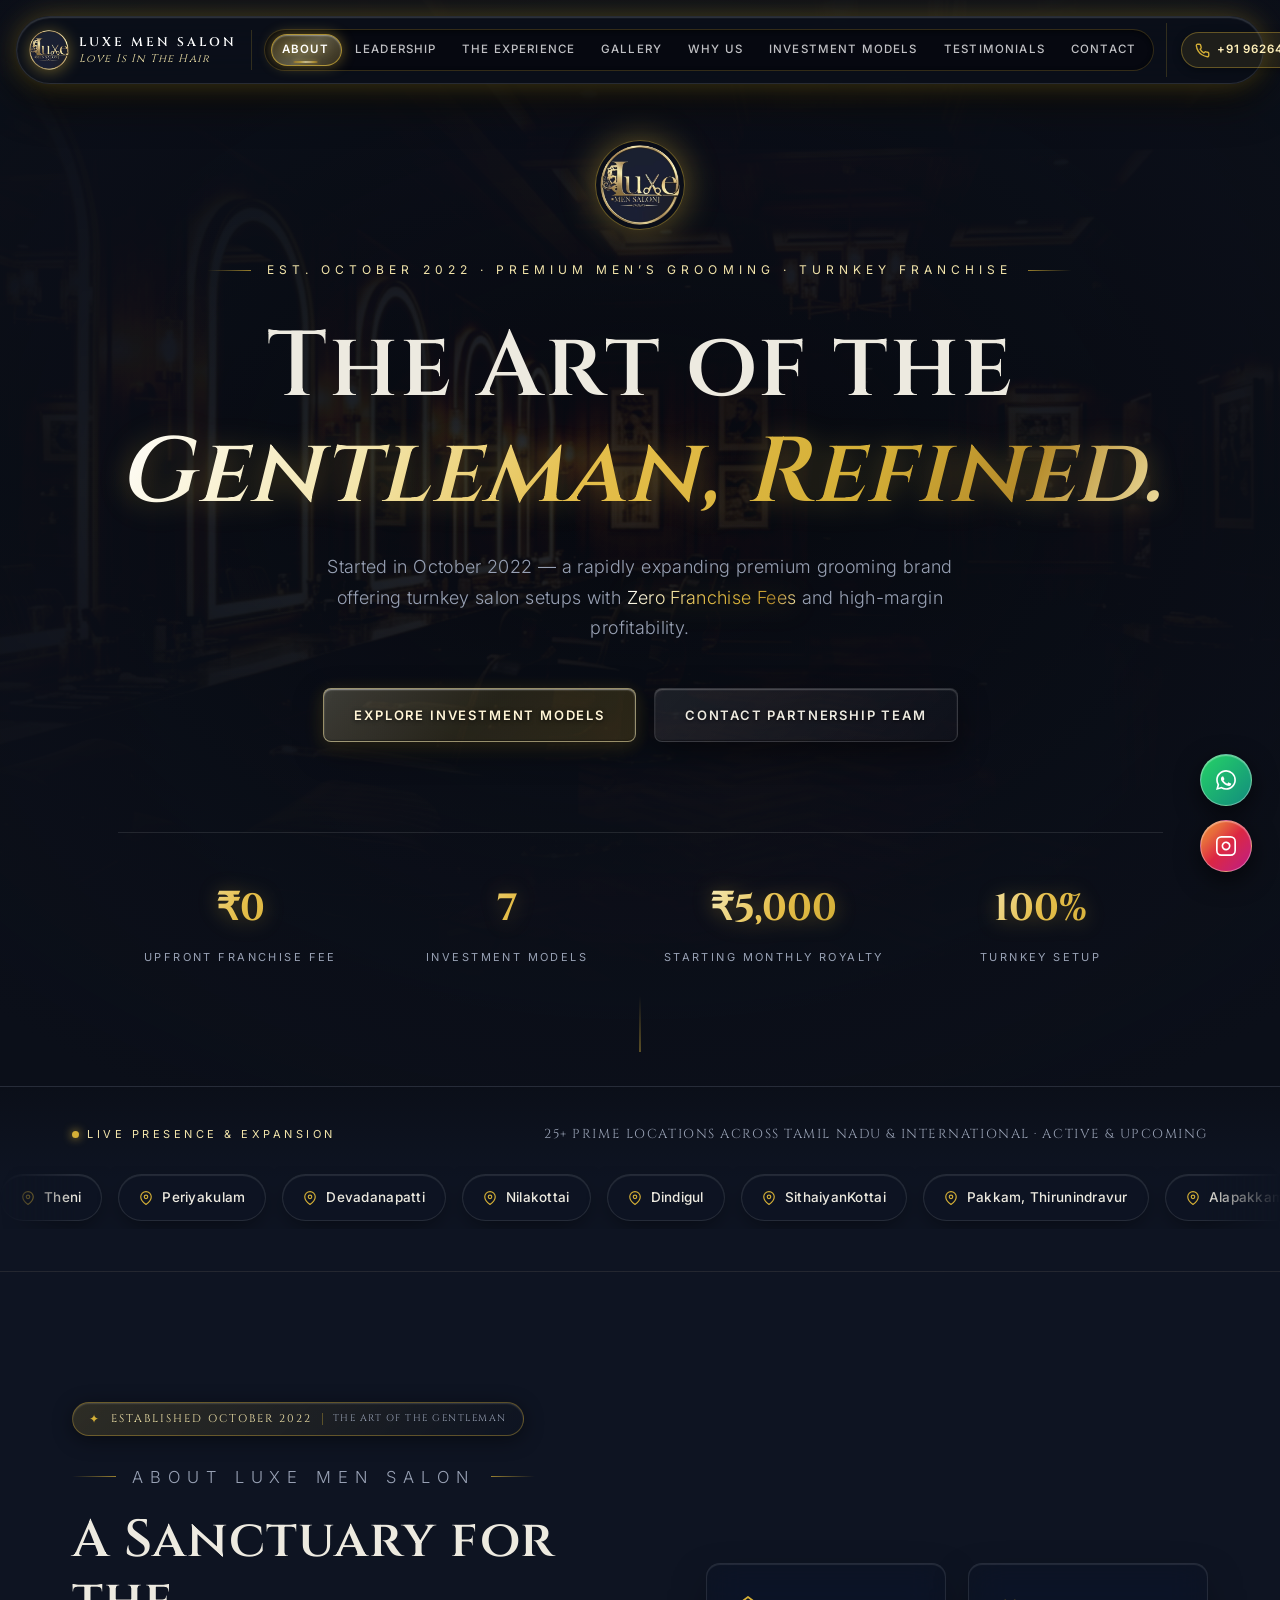
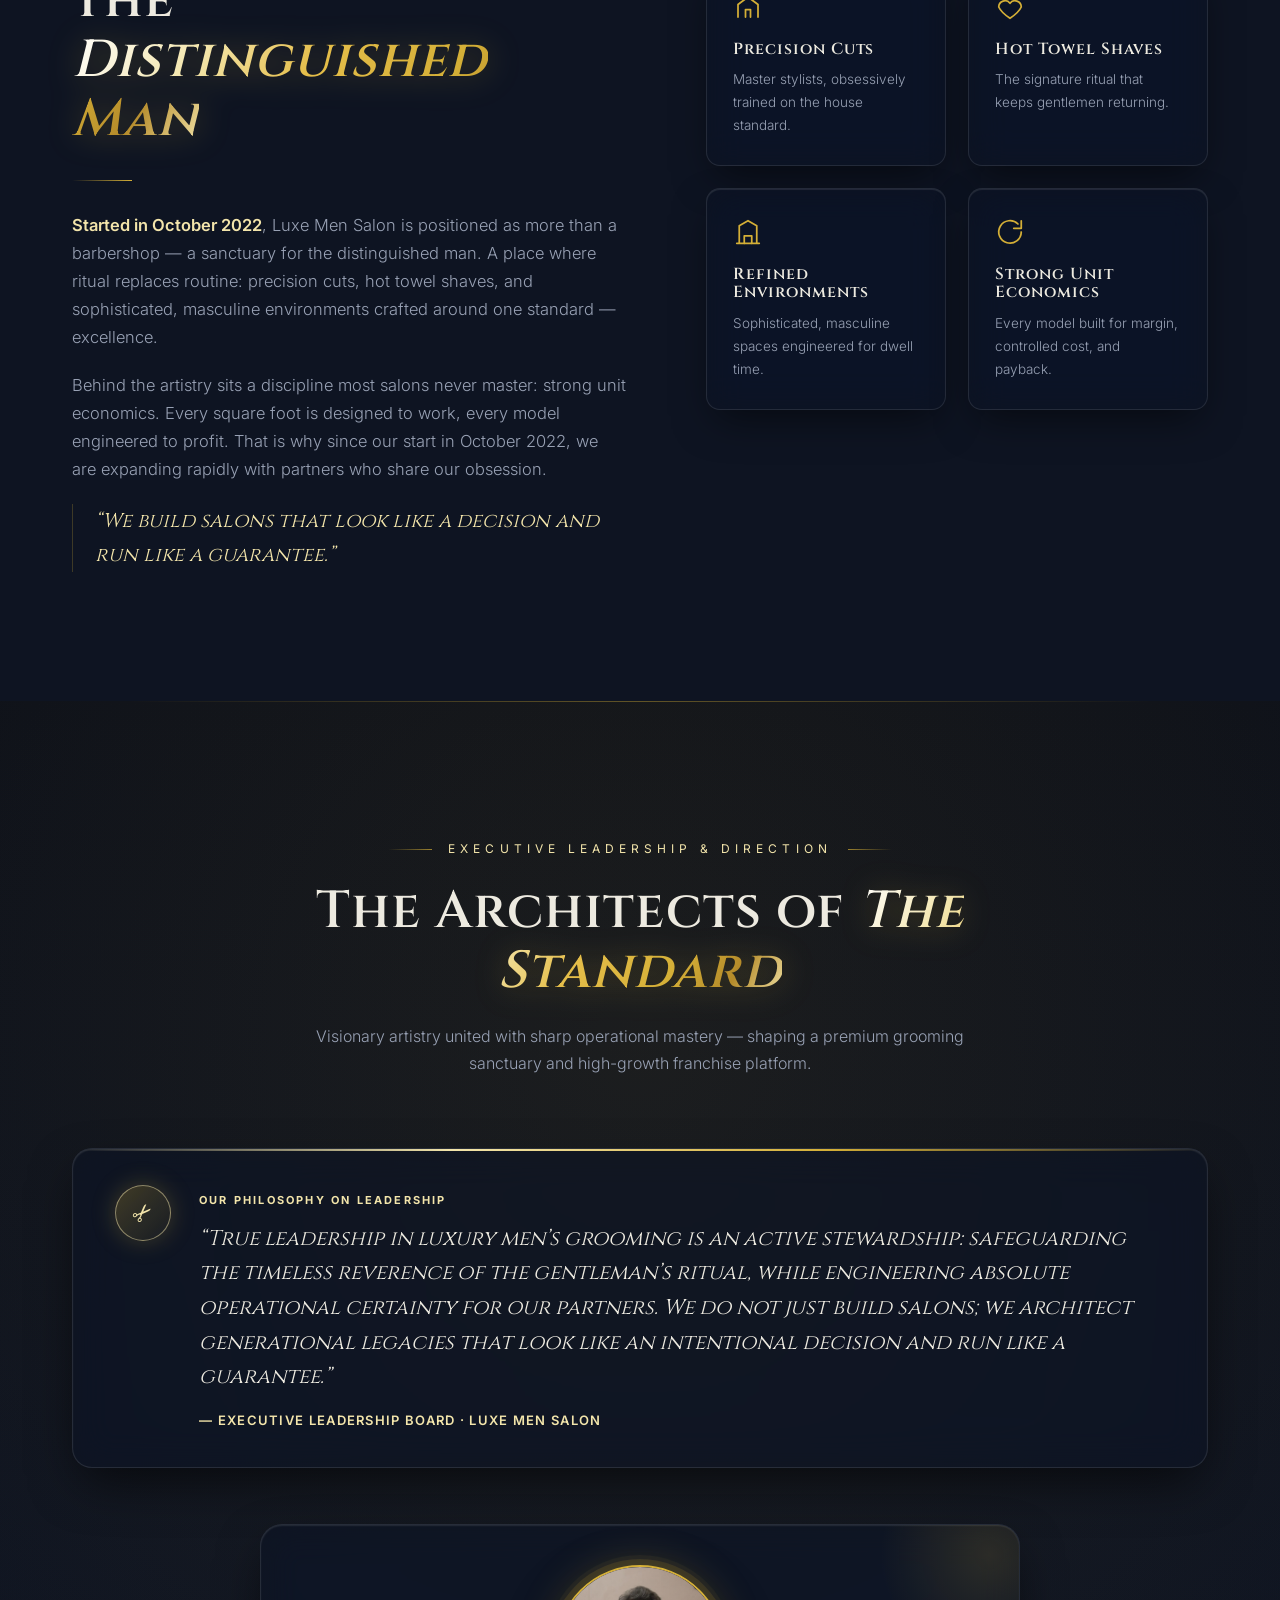
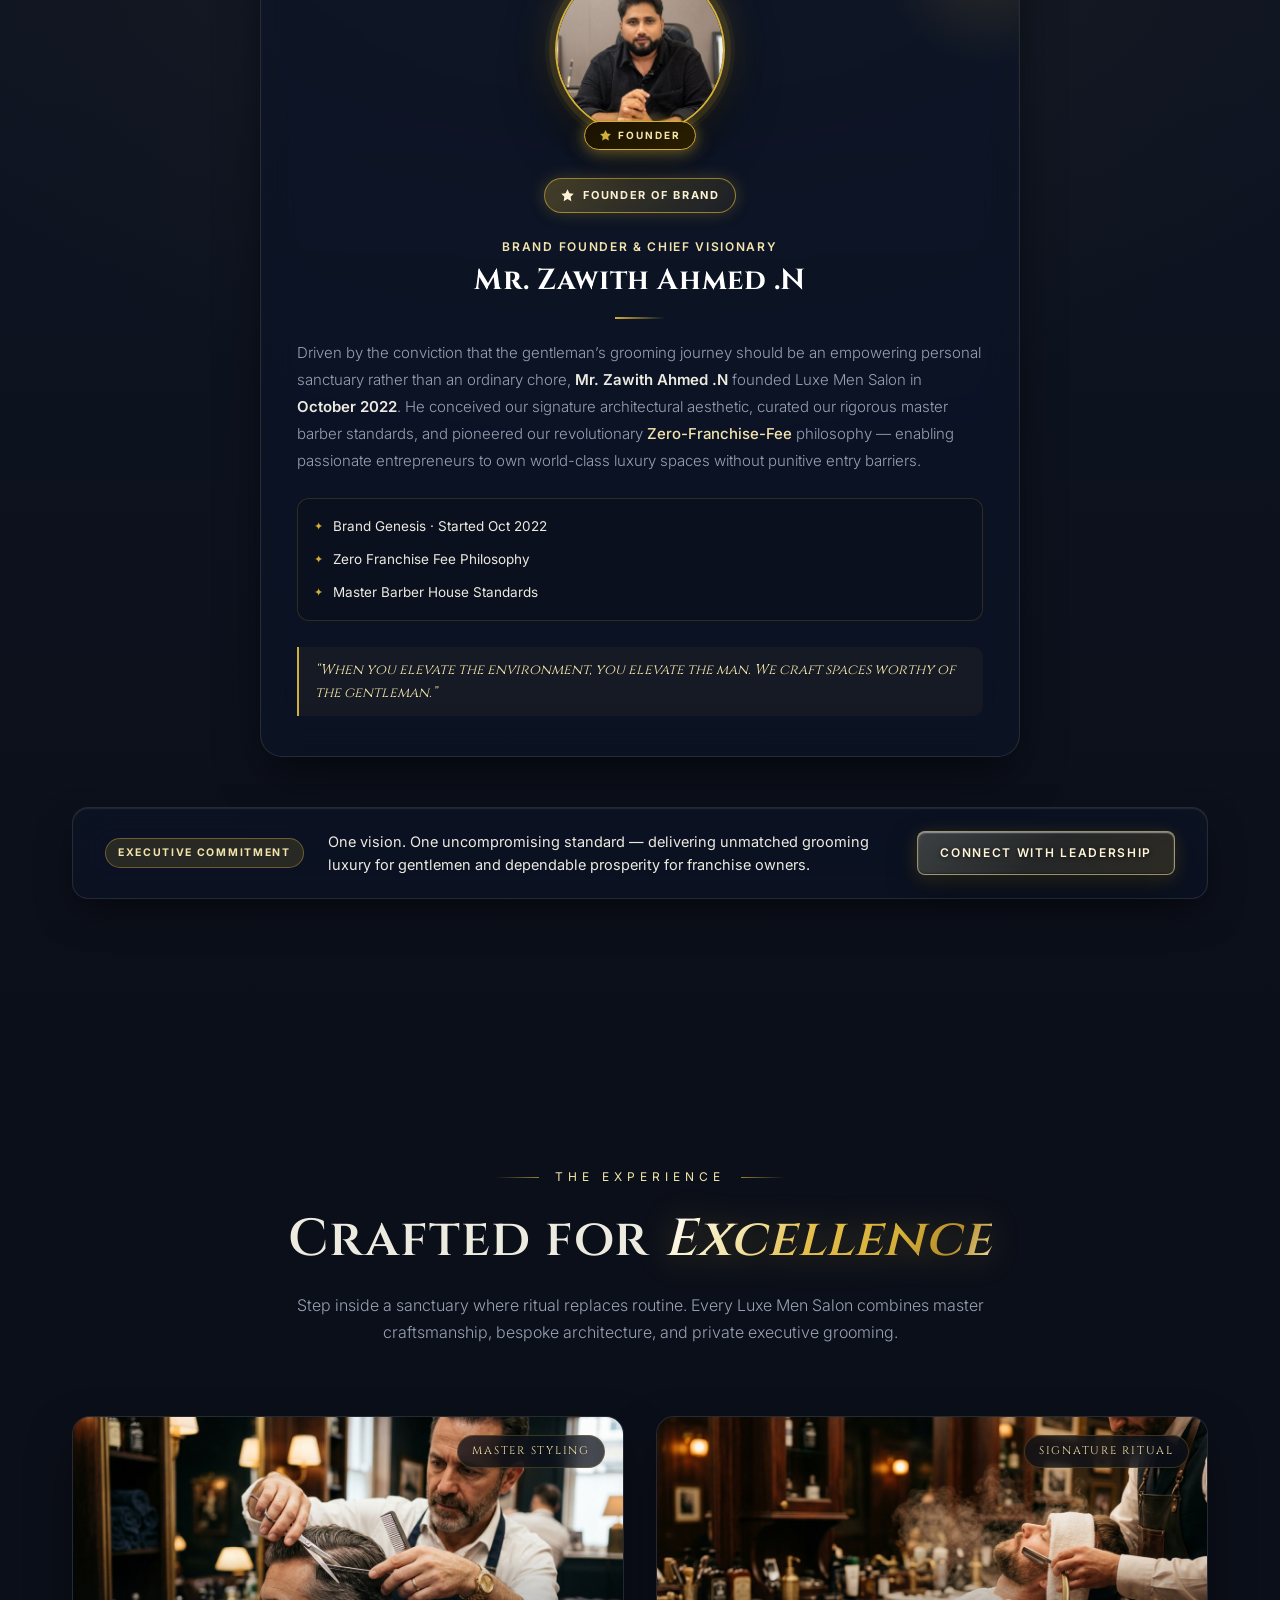
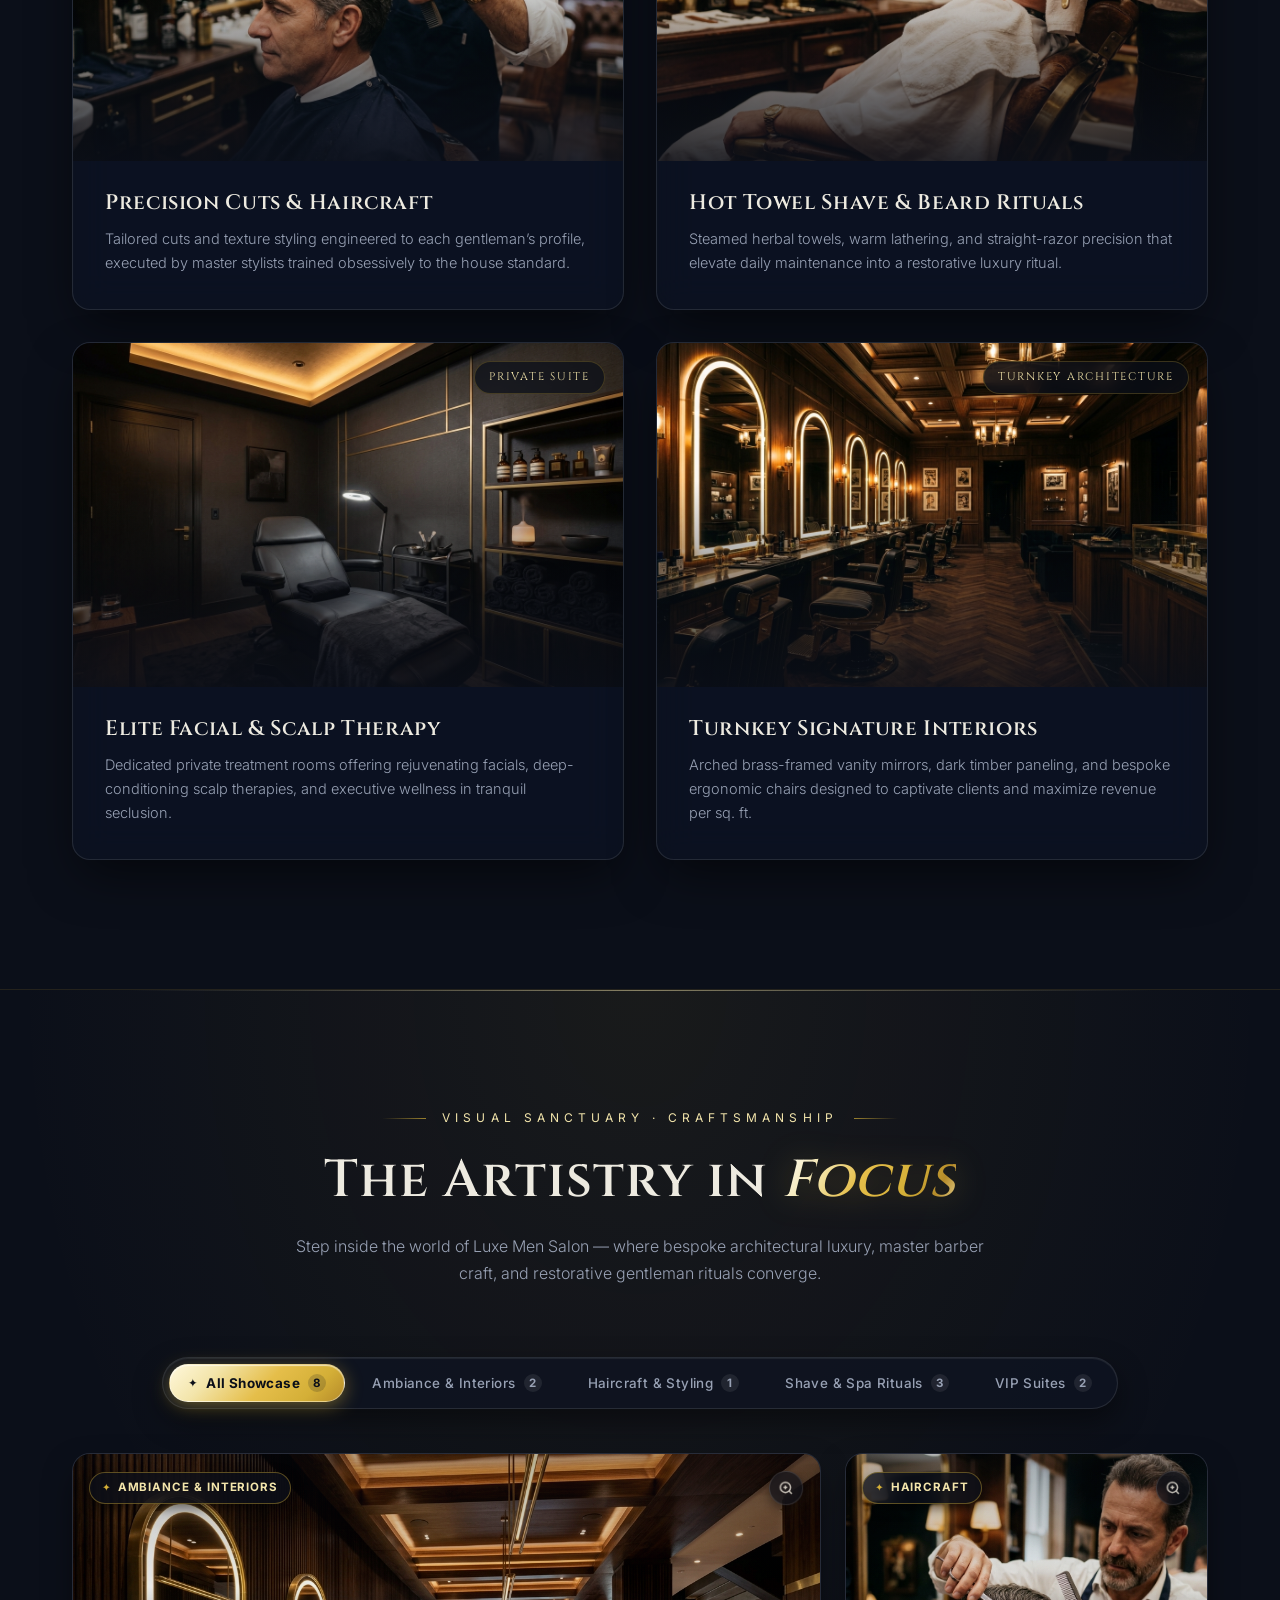
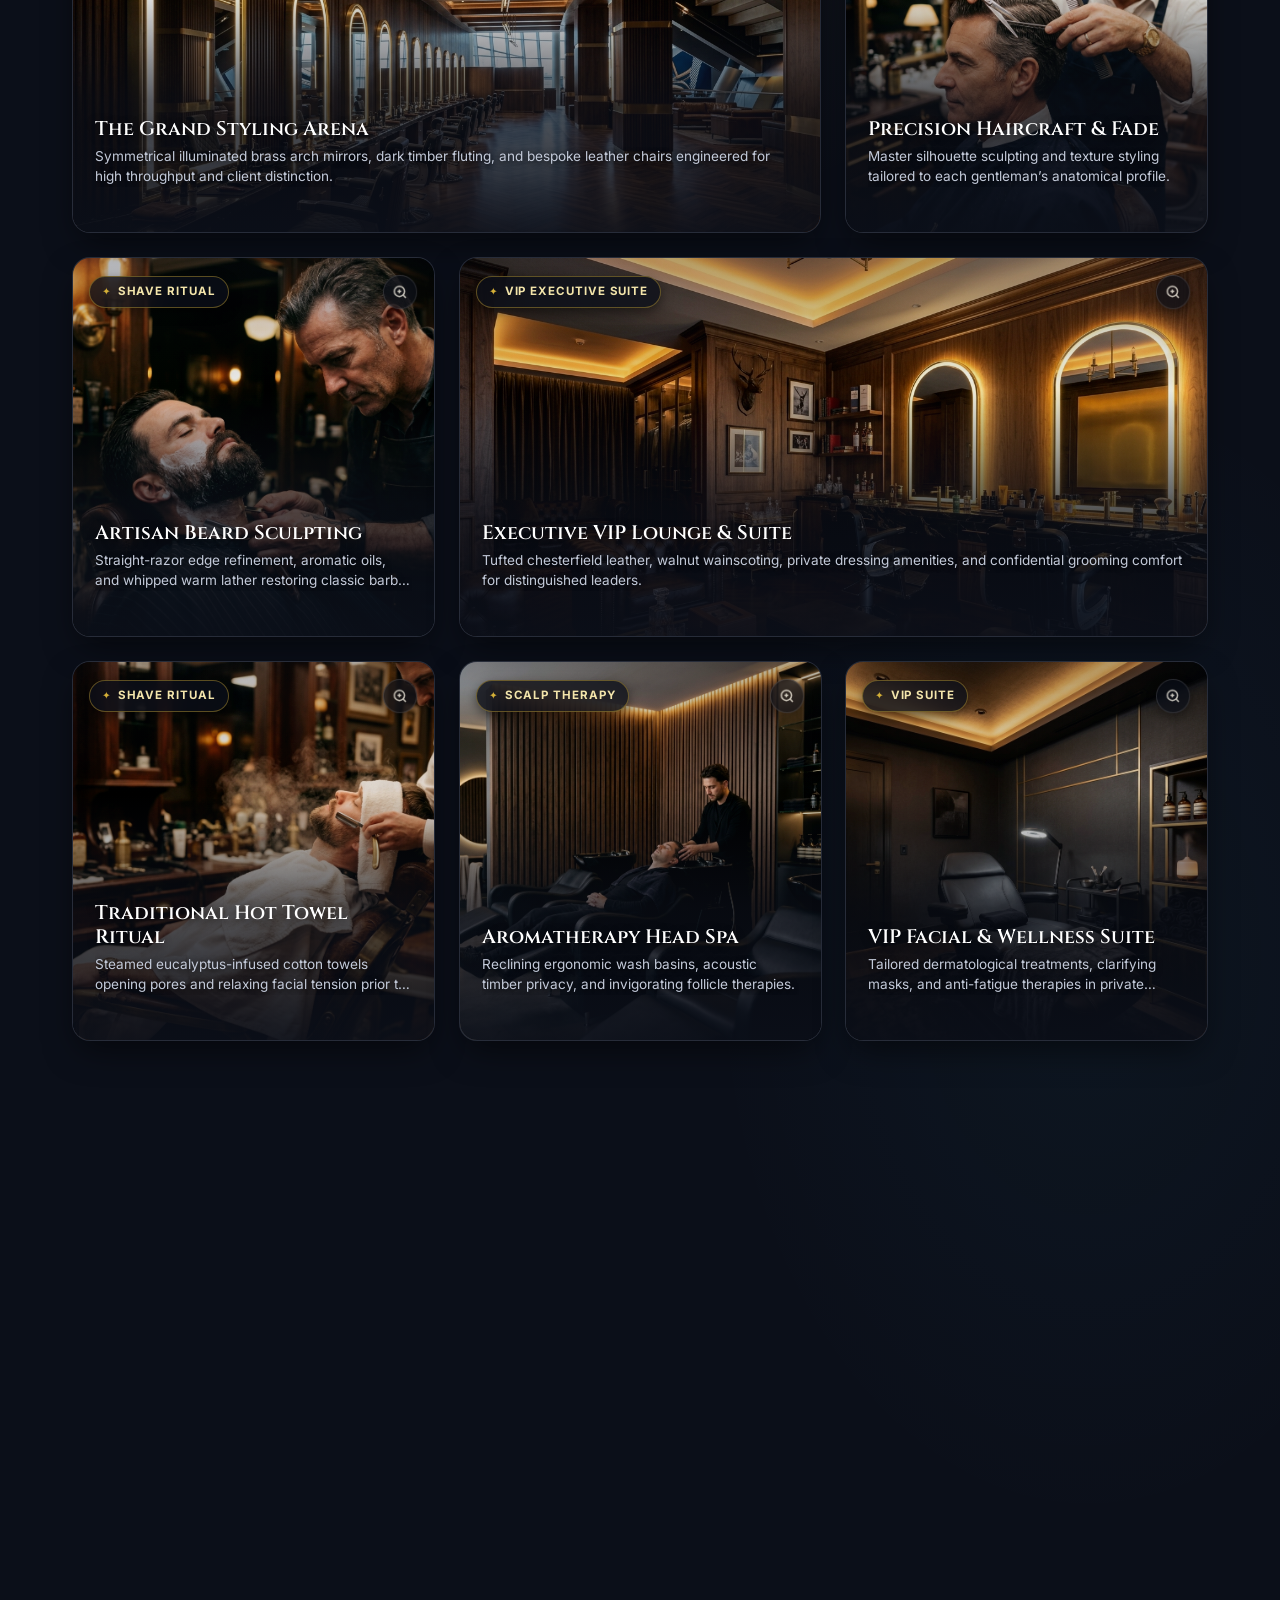
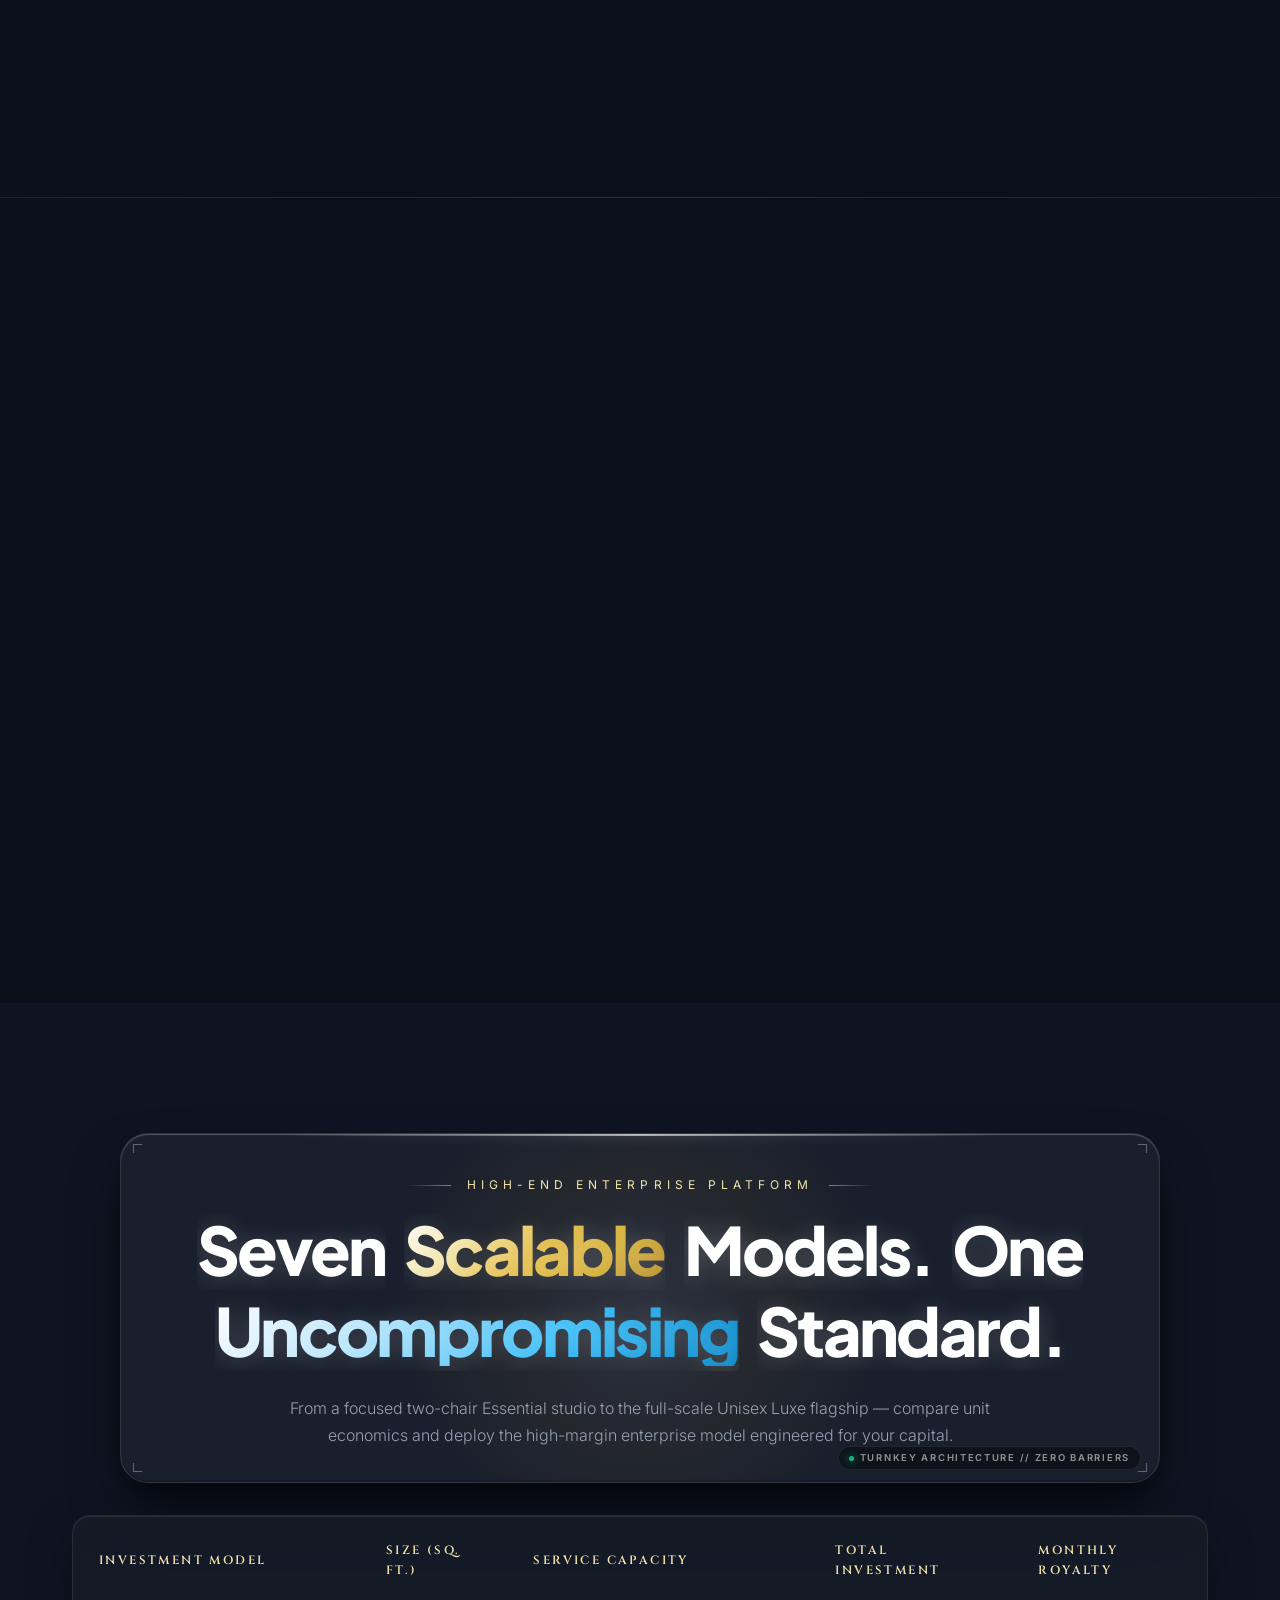
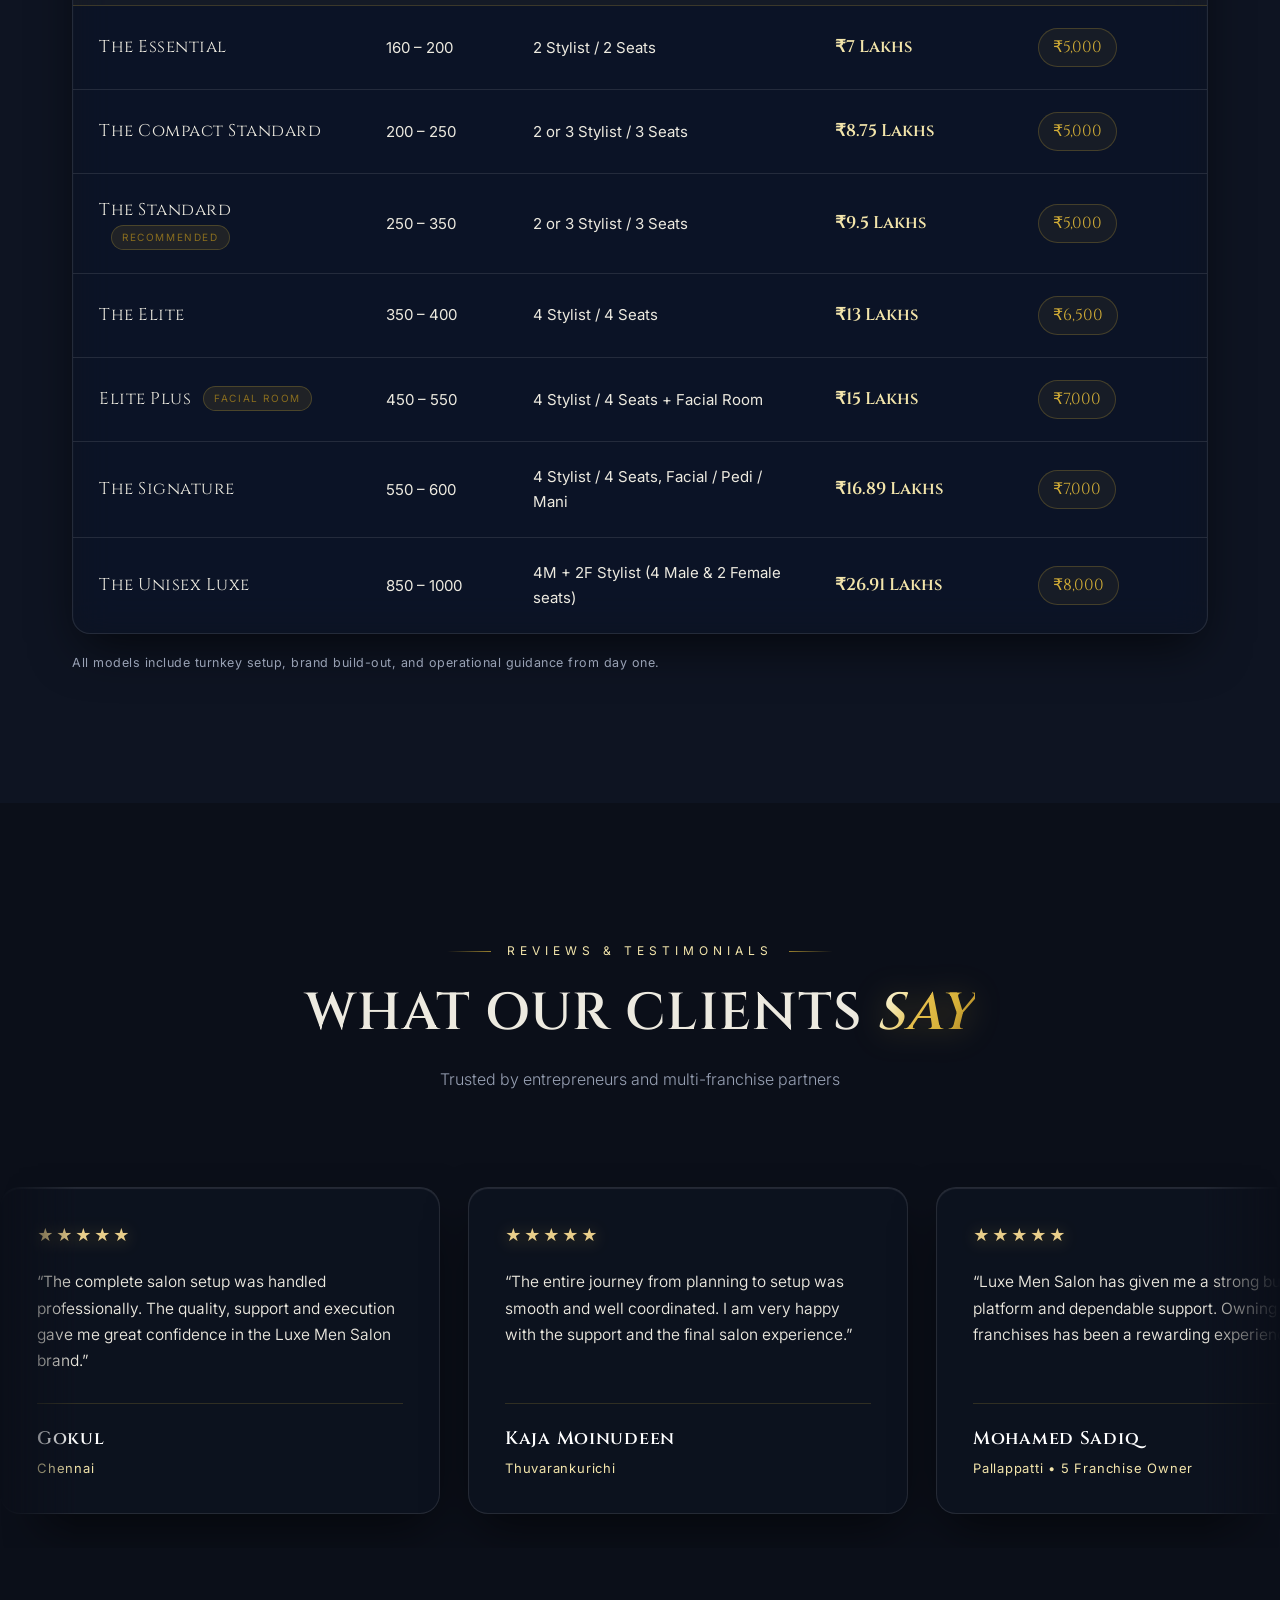
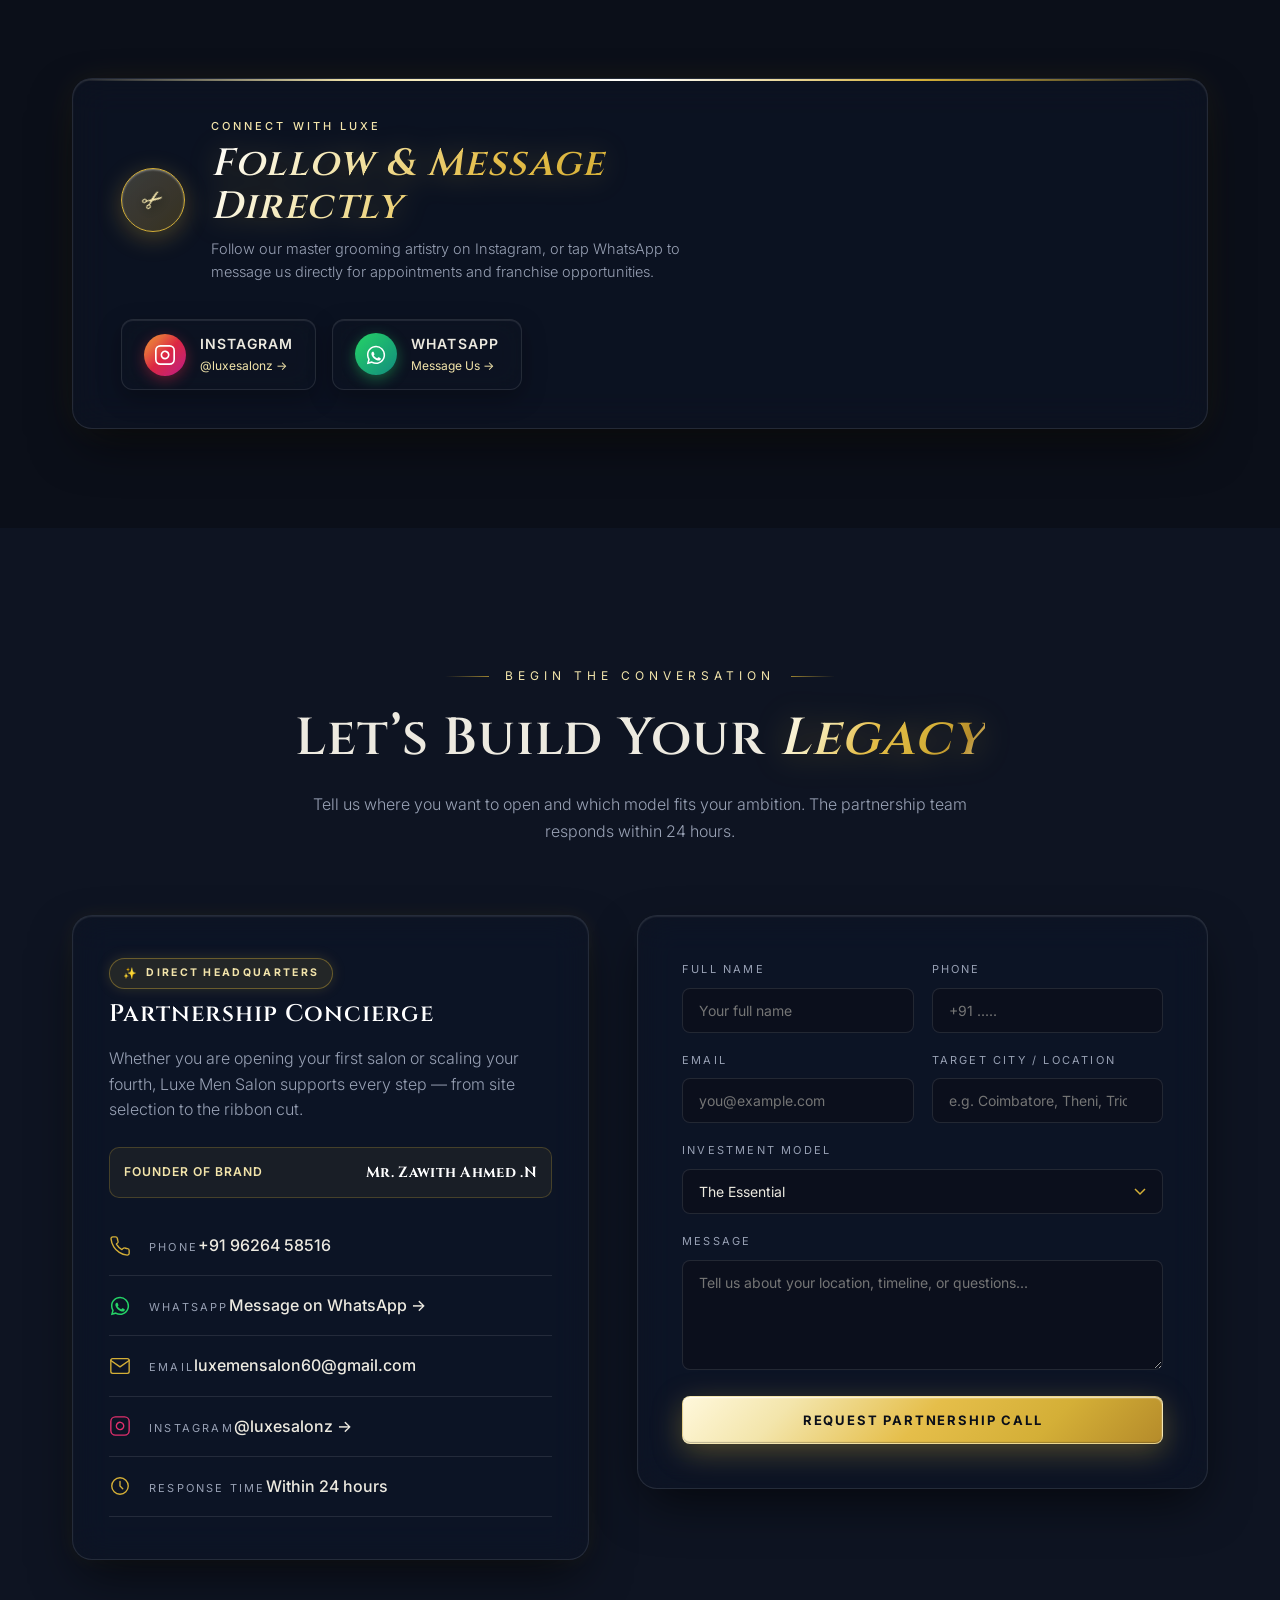
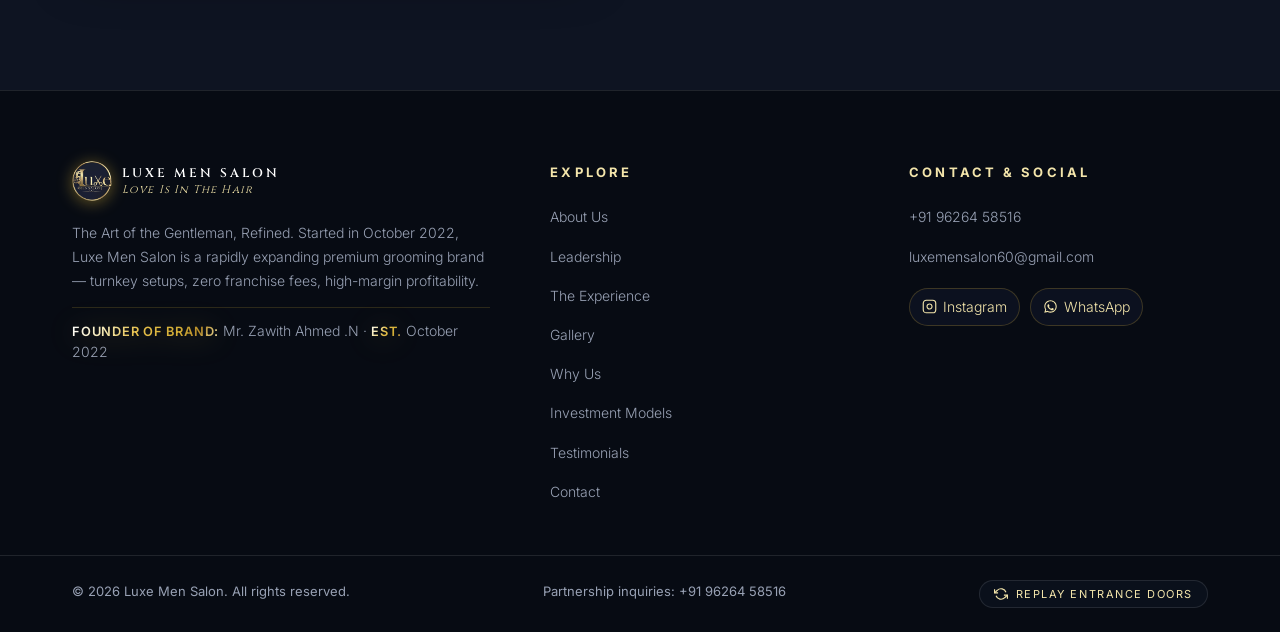
==== commit 52f5bc78: "feat: add main script and update city locations with new entries and badges" ====
--- a/index.html
+++ b/index.html
@@ -185,11 +185,12 @@
           <div class="city-pill"><svg class="city-pin" width="14" height="14" viewBox="0 0 24 24" fill="none" stroke="currentColor" stroke-width="2"><path d="M21 10c0 7-9 13-9 13s-9-6-9-13a9 9 0 0 1 18 0z"></path><circle cx="12" cy="10" r="3"></circle></svg><span class="city-name">Alandur</span><span class="city-badge process">On Process</span></div>
           <div class="city-pill"><svg class="city-pin" width="14" height="14" viewBox="0 0 24 24" fill="none" stroke="currentColor" stroke-width="2"><path d="M21 10c0 7-9 13-9 13s-9-6-9-13a9 9 0 0 1 18 0z"></path><circle cx="12" cy="10" r="3"></circle></svg><span class="city-name">Vedasanthur</span><span class="city-badge process">On Process</span></div>
           <div class="city-pill"><svg class="city-pin" width="14" height="14" viewBox="0 0 24 24" fill="none" stroke="currentColor" stroke-width="2"><path d="M21 10c0 7-9 13-9 13s-9-6-9-13a9 9 0 0 1 18 0z"></path><circle cx="12" cy="10" r="3"></circle></svg><span class="city-name">Pallapati</span></div>
-          <div class="city-pill"><svg class="city-pin" width="14" height="14" viewBox="0 0 24 24" fill="none" stroke="currentColor" stroke-width="2"><path d="M21 10c0 7-9 13-9 13s-9-6-9-13a9 9 0 0 1 18 0z"></path><circle cx="12" cy="10" r="3"></circle></svg><span class="city-name">Velayuthapalayam</span><span class="city-badge launch">Opening 12th Sep</span></div>
+          <div class="city-pill"><svg class="city-pin" width="14" height="14" viewBox="0 0 24 24" fill="none" stroke="currentColor" stroke-width="2"><path d="M21 10c0 7-9 13-9 13s-9-6-9-13a9 9 0 0 1 18 0z"></path><circle cx="12" cy="10" r="3"></circle></svg><span class="city-name">Velayuthapalayam</span></div>
           <div class="city-pill"><svg class="city-pin" width="14" height="14" viewBox="0 0 24 24" fill="none" stroke="currentColor" stroke-width="2"><path d="M21 10c0 7-9 13-9 13s-9-6-9-13a9 9 0 0 1 18 0z"></path><circle cx="12" cy="10" r="3"></circle></svg><span class="city-name">Paramathi</span></div>
           <div class="city-pill"><svg class="city-pin" width="14" height="14" viewBox="0 0 24 24" fill="none" stroke="currentColor" stroke-width="2"><path d="M21 10c0 7-9 13-9 13s-9-6-9-13a9 9 0 0 1 18 0z"></path><circle cx="12" cy="10" r="3"></circle></svg><span class="city-name">Coimbatore</span></div>
-          <div class="city-pill"><svg class="city-pin" width="14" height="14" viewBox="0 0 24 24" fill="none" stroke="currentColor" stroke-width="2"><path d="M21 10c0 7-9 13-9 13s-9-6-9-13a9 9 0 0 1 18 0z"></path><circle cx="12" cy="10" r="3"></circle></svg><span class="city-name">Tirupur</span><span class="city-badge soon">Opening Soon</span></div>
-          <div class="city-pill"><svg class="city-pin" width="14" height="14" viewBox="0 0 24 24" fill="none" stroke="currentColor" stroke-width="2"><path d="M21 10c0 7-9 13-9 13s-9-6-9-13a9 9 0 0 1 18 0z"></path><circle cx="12" cy="10" r="3"></circle></svg><span class="city-name">Anthiyur</span><span class="city-badge soon">Opening Soon</span></div>
+          <div class="city-pill"><svg class="city-pin" width="14" height="14" viewBox="0 0 24 24" fill="none" stroke="currentColor" stroke-width="2"><path d="M21 10c0 7-9 13-9 13s-9-6-9-13a9 9 0 0 1 18 0z"></path><circle cx="12" cy="10" r="3"></circle></svg><span class="city-name">Tirupur</span></div>
+          <div class="city-pill"><svg class="city-pin" width="14" height="14" viewBox="0 0 24 24" fill="none" stroke="currentColor" stroke-width="2"><path d="M21 10c0 7-9 13-9 13s-9-6-9-13a9 9 0 0 1 18 0z"></path><circle cx="12" cy="10" r="3"></circle></svg><span class="city-name">Anthiyur</span></div>
+          <div class="city-pill"><svg class="city-pin" width="14" height="14" viewBox="0 0 24 24" fill="none" stroke="currentColor" stroke-width="2"><path d="M21 10c0 7-9 13-9 13s-9-6-9-13a9 9 0 0 1 18 0z"></path><circle cx="12" cy="10" r="3"></circle></svg><span class="city-name">Singampunari</span></div>
           <div class="city-pill"><svg class="city-pin" width="14" height="14" viewBox="0 0 24 24" fill="none" stroke="currentColor" stroke-width="2"><path d="M21 10c0 7-9 13-9 13s-9-6-9-13a9 9 0 0 1 18 0z"></path><circle cx="12" cy="10" r="3"></circle></svg><span class="city-name">Chinnamannur</span><span class="city-badge launch">Opening 13th Sep</span></div>
           <div class="city-pill"><svg class="city-pin" width="14" height="14" viewBox="0 0 24 24" fill="none" stroke="currentColor" stroke-width="2"><path d="M21 10c0 7-9 13-9 13s-9-6-9-13a9 9 0 0 1 18 0z"></path><circle cx="12" cy="10" r="3"></circle></svg><span class="city-name">Puliyangudi</span><span class="city-badge soon">Opening Soon</span></div>
           <div class="city-pill"><svg class="city-pin" width="14" height="14" viewBox="0 0 24 24" fill="none" stroke="currentColor" stroke-width="2"><path d="M21 10c0 7-9 13-9 13s-9-6-9-13a9 9 0 0 1 18 0z"></path><circle cx="12" cy="10" r="3"></circle></svg><span class="city-name">Usilampatti</span><span class="city-badge soon">Opening Soon</span></div>
@@ -199,7 +200,7 @@
           <div class="city-pill"><svg class="city-pin" width="14" height="14" viewBox="0 0 24 24" fill="none" stroke="currentColor" stroke-width="2"><path d="M21 10c0 7-9 13-9 13s-9-6-9-13a9 9 0 0 1 18 0z"></path><circle cx="12" cy="10" r="3"></circle></svg><span class="city-name">Thuvarankurichi</span></div>
           <div class="city-pill"><svg class="city-pin" width="14" height="14" viewBox="0 0 24 24" fill="none" stroke="currentColor" stroke-width="2"><path d="M21 10c0 7-9 13-9 13s-9-6-9-13a9 9 0 0 1 18 0z"></path><circle cx="12" cy="10" r="3"></circle></svg><span class="city-name">Puthanatham</span></div>
           <div class="city-pill"><svg class="city-pin" width="14" height="14" viewBox="0 0 24 24" fill="none" stroke="currentColor" stroke-width="2"><path d="M21 10c0 7-9 13-9 13s-9-6-9-13a9 9 0 0 1 18 0z"></path><circle cx="12" cy="10" r="3"></circle></svg><span class="city-name">Manaparai</span></div>
-          <div class="city-pill"><svg class="city-pin" width="14" height="14" viewBox="0 0 24 24" fill="none" stroke="currentColor" stroke-width="2"><path d="M21 10c0 7-9 13-9 13s-9-6-9-13a9 9 0 0 1 18 0z"></path><circle cx="12" cy="10" r="3"></circle></svg><span class="city-name">Malaysia</span><span class="city-badge intl">&#127760; International</span></div>
+          <div class="city-pill"><svg class="city-pin" width="14" height="14" viewBox="0 0 24 24" fill="none" stroke="currentColor" stroke-width="2"><path d="M21 10c0 7-9 13-9 13s-9-6-9-13a9 9 0 0 1 18 0z"></path><circle cx="12" cy="10" r="3"></circle></svg><span class="city-name">Malaysia</span><span class="city-badge launch" data-opening-date="2027-01-01">Opening on 1 Jan</span><span class="city-badge intl">&#127760; International</span></div>
 
           <!-- Track Set 2 (Clone for Infinite Seamless Loop) -->
           <div class="city-pill" aria-hidden="true"><svg class="city-pin" width="14" height="14" viewBox="0 0 24 24" fill="none" stroke="currentColor" stroke-width="2"><path d="M21 10c0 7-9 13-9 13s-9-6-9-13a9 9 0 0 1 18 0z"></path><circle cx="12" cy="10" r="3"></circle></svg><span class="city-name">Theni</span></div>
@@ -213,11 +214,12 @@
           <div class="city-pill" aria-hidden="true"><svg class="city-pin" width="14" height="14" viewBox="0 0 24 24" fill="none" stroke="currentColor" stroke-width="2"><path d="M21 10c0 7-9 13-9 13s-9-6-9-13a9 9 0 0 1 18 0z"></path><circle cx="12" cy="10" r="3"></circle></svg><span class="city-name">Alandur</span><span class="city-badge process">On Process</span></div>
           <div class="city-pill" aria-hidden="true"><svg class="city-pin" width="14" height="14" viewBox="0 0 24 24" fill="none" stroke="currentColor" stroke-width="2"><path d="M21 10c0 7-9 13-9 13s-9-6-9-13a9 9 0 0 1 18 0z"></path><circle cx="12" cy="10" r="3"></circle></svg><span class="city-name">Vedasanthur</span><span class="city-badge process">On Process</span></div>
           <div class="city-pill" aria-hidden="true"><svg class="city-pin" width="14" height="14" viewBox="0 0 24 24" fill="none" stroke="currentColor" stroke-width="2"><path d="M21 10c0 7-9 13-9 13s-9-6-9-13a9 9 0 0 1 18 0z"></path><circle cx="12" cy="10" r="3"></circle></svg><span class="city-name">Pallapati</span></div>
-          <div class="city-pill" aria-hidden="true"><svg class="city-pin" width="14" height="14" viewBox="0 0 24 24" fill="none" stroke="currentColor" stroke-width="2"><path d="M21 10c0 7-9 13-9 13s-9-6-9-13a9 9 0 0 1 18 0z"></path><circle cx="12" cy="10" r="3"></circle></svg><span class="city-name">Velayuthapalayam</span><span class="city-badge launch">Opening 12th Sep</span></div>
+          <div class="city-pill" aria-hidden="true"><svg class="city-pin" width="14" height="14" viewBox="0 0 24 24" fill="none" stroke="currentColor" stroke-width="2"><path d="M21 10c0 7-9 13-9 13s-9-6-9-13a9 9 0 0 1 18 0z"></path><circle cx="12" cy="10" r="3"></circle></svg><span class="city-name">Velayuthapalayam</span></div>
           <div class="city-pill" aria-hidden="true"><svg class="city-pin" width="14" height="14" viewBox="0 0 24 24" fill="none" stroke="currentColor" stroke-width="2"><path d="M21 10c0 7-9 13-9 13s-9-6-9-13a9 9 0 0 1 18 0z"></path><circle cx="12" cy="10" r="3"></circle></svg><span class="city-name">Paramathi</span></div>
           <div class="city-pill" aria-hidden="true"><svg class="city-pin" width="14" height="14" viewBox="0 0 24 24" fill="none" stroke="currentColor" stroke-width="2"><path d="M21 10c0 7-9 13-9 13s-9-6-9-13a9 9 0 0 1 18 0z"></path><circle cx="12" cy="10" r="3"></circle></svg><span class="city-name">Coimbatore</span></div>
-          <div class="city-pill" aria-hidden="true"><svg class="city-pin" width="14" height="14" viewBox="0 0 24 24" fill="none" stroke="currentColor" stroke-width="2"><path d="M21 10c0 7-9 13-9 13s-9-6-9-13a9 9 0 0 1 18 0z"></path><circle cx="12" cy="10" r="3"></circle></svg><span class="city-name">Tirupur</span><span class="city-badge soon">Opening Soon</span></div>
-          <div class="city-pill" aria-hidden="true"><svg class="city-pin" width="14" height="14" viewBox="0 0 24 24" fill="none" stroke="currentColor" stroke-width="2"><path d="M21 10c0 7-9 13-9 13s-9-6-9-13a9 9 0 0 1 18 0z"></path><circle cx="12" cy="10" r="3"></circle></svg><span class="city-name">Anthiyur</span><span class="city-badge soon">Opening Soon</span></div>
+          <div class="city-pill" aria-hidden="true"><svg class="city-pin" width="14" height="14" viewBox="0 0 24 24" fill="none" stroke="currentColor" stroke-width="2"><path d="M21 10c0 7-9 13-9 13s-9-6-9-13a9 9 0 0 1 18 0z"></path><circle cx="12" cy="10" r="3"></circle></svg><span class="city-name">Tirupur</span></div>
+          <div class="city-pill" aria-hidden="true"><svg class="city-pin" width="14" height="14" viewBox="0 0 24 24" fill="none" stroke="currentColor" stroke-width="2"><path d="M21 10c0 7-9 13-9 13s-9-6-9-13a9 9 0 0 1 18 0z"></path><circle cx="12" cy="10" r="3"></circle></svg><span class="city-name">Anthiyur</span></div>
+          <div class="city-pill" aria-hidden="true"><svg class="city-pin" width="14" height="14" viewBox="0 0 24 24" fill="none" stroke="currentColor" stroke-width="2"><path d="M21 10c0 7-9 13-9 13s-9-6-9-13a9 9 0 0 1 18 0z"></path><circle cx="12" cy="10" r="3"></circle></svg><span class="city-name">Singampunari</span></div>
           <div class="city-pill" aria-hidden="true"><svg class="city-pin" width="14" height="14" viewBox="0 0 24 24" fill="none" stroke="currentColor" stroke-width="2"><path d="M21 10c0 7-9 13-9 13s-9-6-9-13a9 9 0 0 1 18 0z"></path><circle cx="12" cy="10" r="3"></circle></svg><span class="city-name">Chinnamannur</span><span class="city-badge launch">Opening 13th Sep</span></div>
           <div class="city-pill" aria-hidden="true"><svg class="city-pin" width="14" height="14" viewBox="0 0 24 24" fill="none" stroke="currentColor" stroke-width="2"><path d="M21 10c0 7-9 13-9 13s-9-6-9-13a9 9 0 0 1 18 0z"></path><circle cx="12" cy="10" r="3"></circle></svg><span class="city-name">Puliyangudi</span><span class="city-badge soon">Opening Soon</span></div>
           <div class="city-pill" aria-hidden="true"><svg class="city-pin" width="14" height="14" viewBox="0 0 24 24" fill="none" stroke="currentColor" stroke-width="2"><path d="M21 10c0 7-9 13-9 13s-9-6-9-13a9 9 0 0 1 18 0z"></path><circle cx="12" cy="10" r="3"></circle></svg><span class="city-name">Usilampatti</span><span class="city-badge soon">Opening Soon</span></div>
@@ -227,7 +229,7 @@
           <div class="city-pill" aria-hidden="true"><svg class="city-pin" width="14" height="14" viewBox="0 0 24 24" fill="none" stroke="currentColor" stroke-width="2"><path d="M21 10c0 7-9 13-9 13s-9-6-9-13a9 9 0 0 1 18 0z"></path><circle cx="12" cy="10" r="3"></circle></svg><span class="city-name">Thuvarankurichi</span></div>
           <div class="city-pill" aria-hidden="true"><svg class="city-pin" width="14" height="14" viewBox="0 0 24 24" fill="none" stroke="currentColor" stroke-width="2"><path d="M21 10c0 7-9 13-9 13s-9-6-9-13a9 9 0 0 1 18 0z"></path><circle cx="12" cy="10" r="3"></circle></svg><span class="city-name">Puthanatham</span></div>
           <div class="city-pill" aria-hidden="true"><svg class="city-pin" width="14" height="14" viewBox="0 0 24 24" fill="none" stroke="currentColor" stroke-width="2"><path d="M21 10c0 7-9 13-9 13s-9-6-9-13a9 9 0 0 1 18 0z"></path><circle cx="12" cy="10" r="3"></circle></svg><span class="city-name">Manaparai</span></div>
-          <div class="city-pill" aria-hidden="true"><svg class="city-pin" width="14" height="14" viewBox="0 0 24 24" fill="none" stroke="currentColor" stroke-width="2"><path d="M21 10c0 7-9 13-9 13s-9-6-9-13a9 9 0 0 1 18 0z"></path><circle cx="12" cy="10" r="3"></circle></svg><span class="city-name">Malaysia</span><span class="city-badge intl">&#127760; International</span></div>
+          <div class="city-pill" aria-hidden="true"><svg class="city-pin" width="14" height="14" viewBox="0 0 24 24" fill="none" stroke="currentColor" stroke-width="2"><path d="M21 10c0 7-9 13-9 13s-9-6-9-13a9 9 0 0 1 18 0z"></path><circle cx="12" cy="10" r="3"></circle></svg><span class="city-name">Malaysia</span><span class="city-badge launch" data-opening-date="2027-01-01">Opening on 1 Jan</span><span class="city-badge intl">&#127760; International</span></div>
         </div>
       </div>
     </div>
@@ -1003,6 +1005,7 @@
                   <option value="Coimbatore"></option>
                   <option value="Tirupur"></option>
                   <option value="Anthiyur"></option>
+                  <option value="Singampunari"></option>
                   <option value="Chinnamannur"></option>
                   <option value="Puliyangudi"></option>
                   <option value="Usilampatti"></option>
@@ -1012,6 +1015,7 @@
                   <option value="Thuvarankurichi"></option>
                   <option value="Puthanatham"></option>
                   <option value="Manaparai"></option>
+                  <option value="Malaysia"></option>
                 </datalist>
               </div>
             </div>
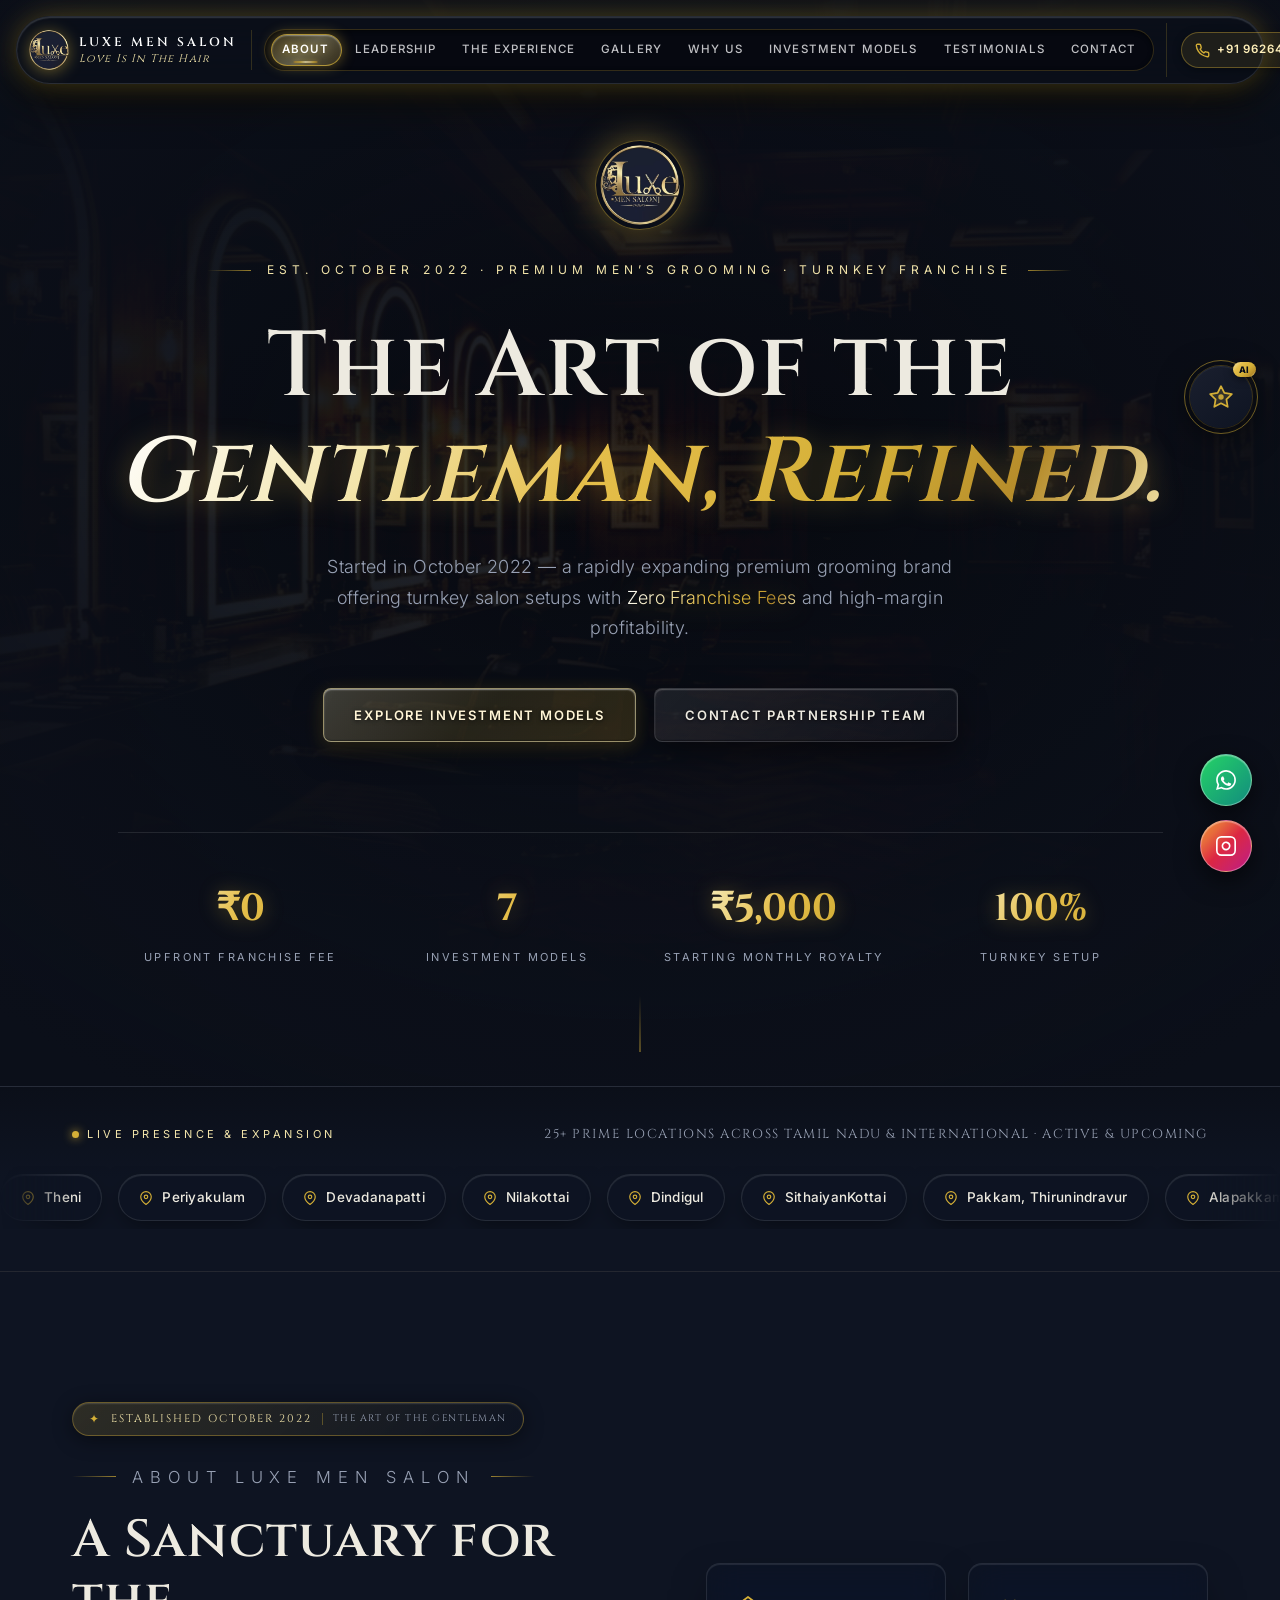
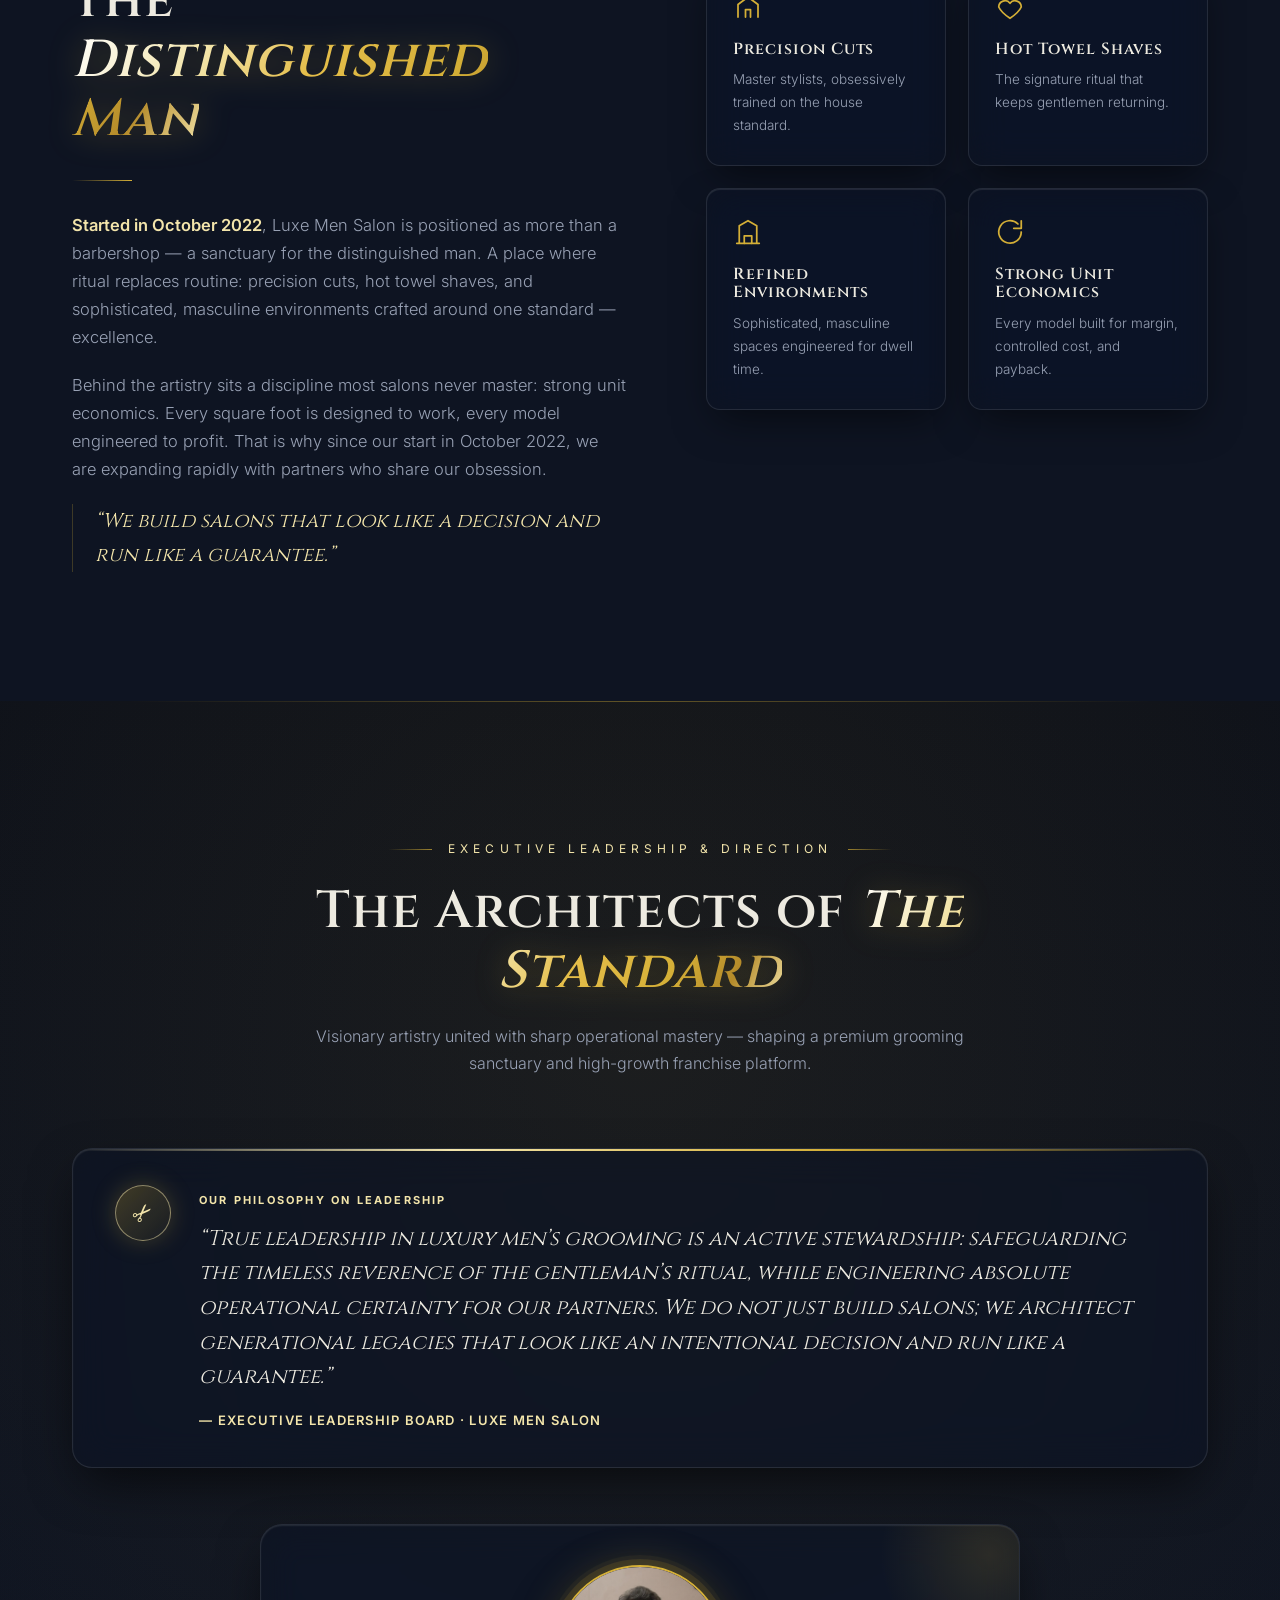
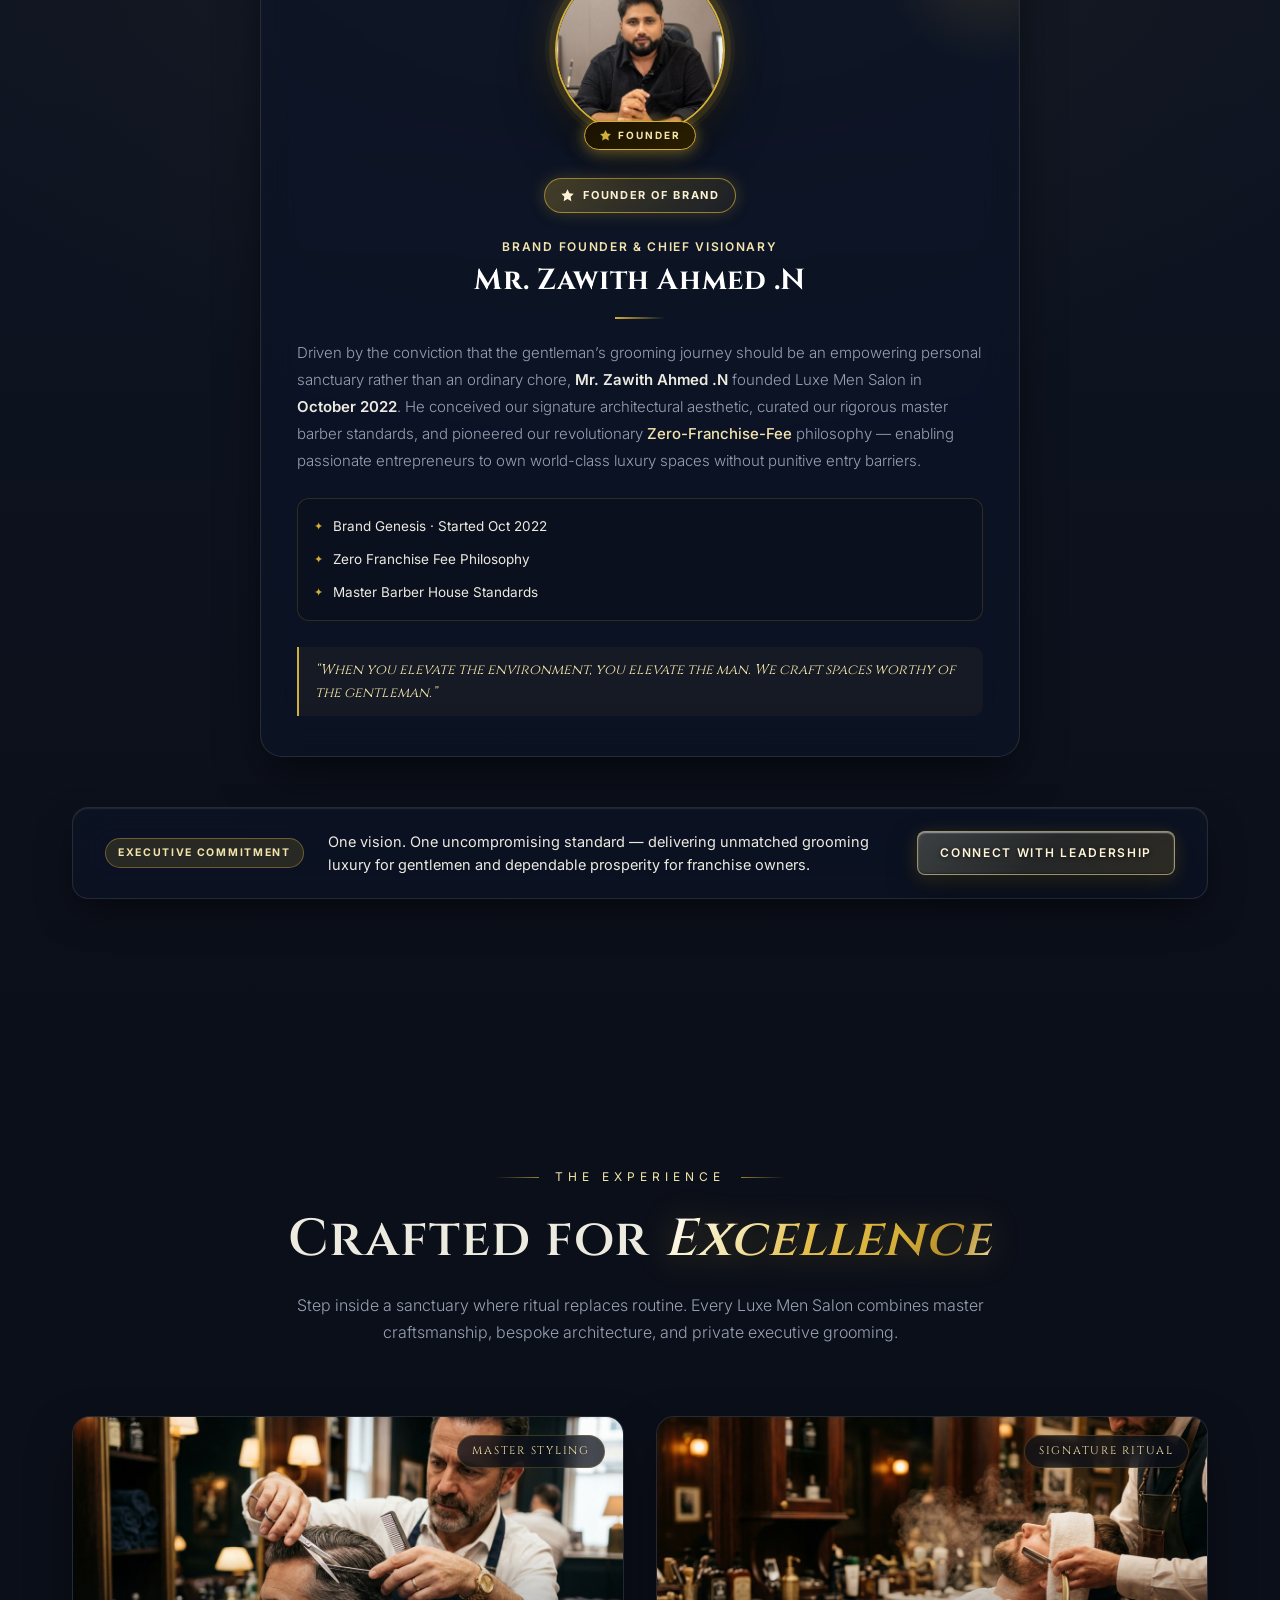
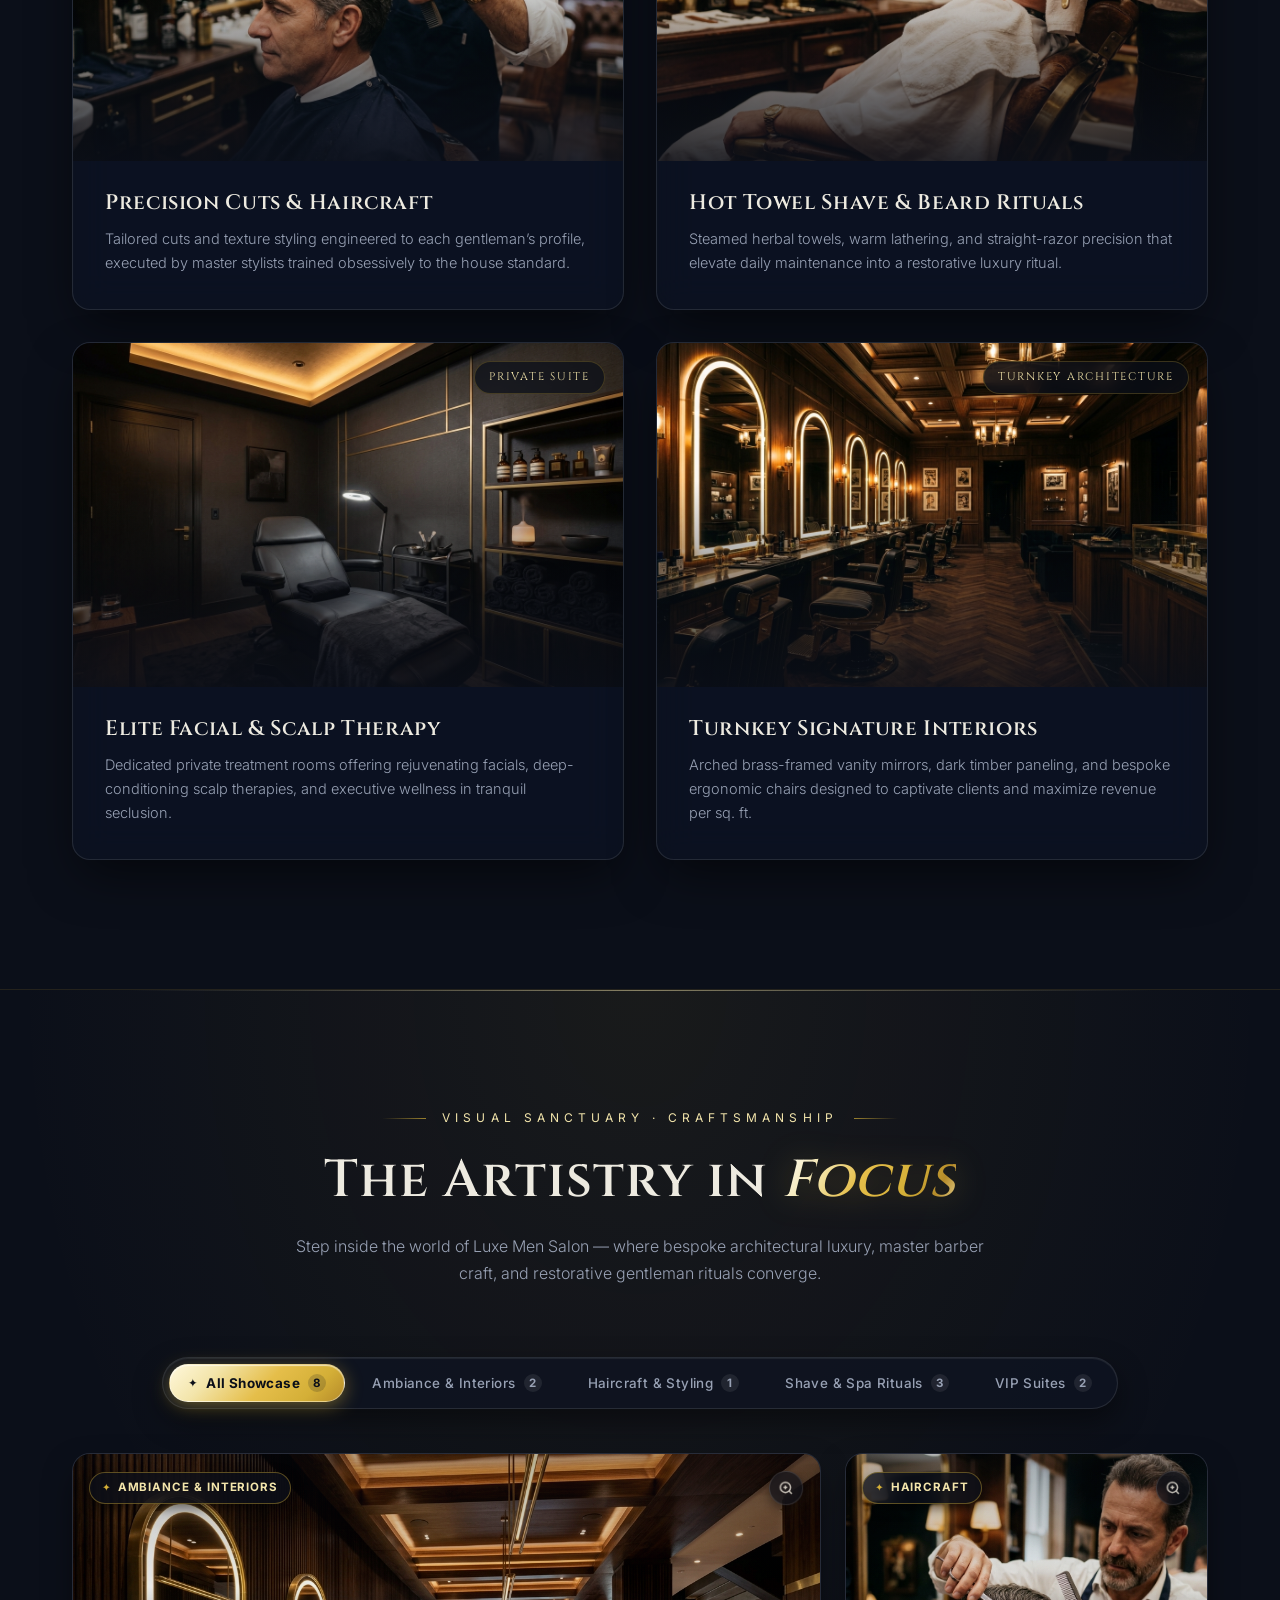
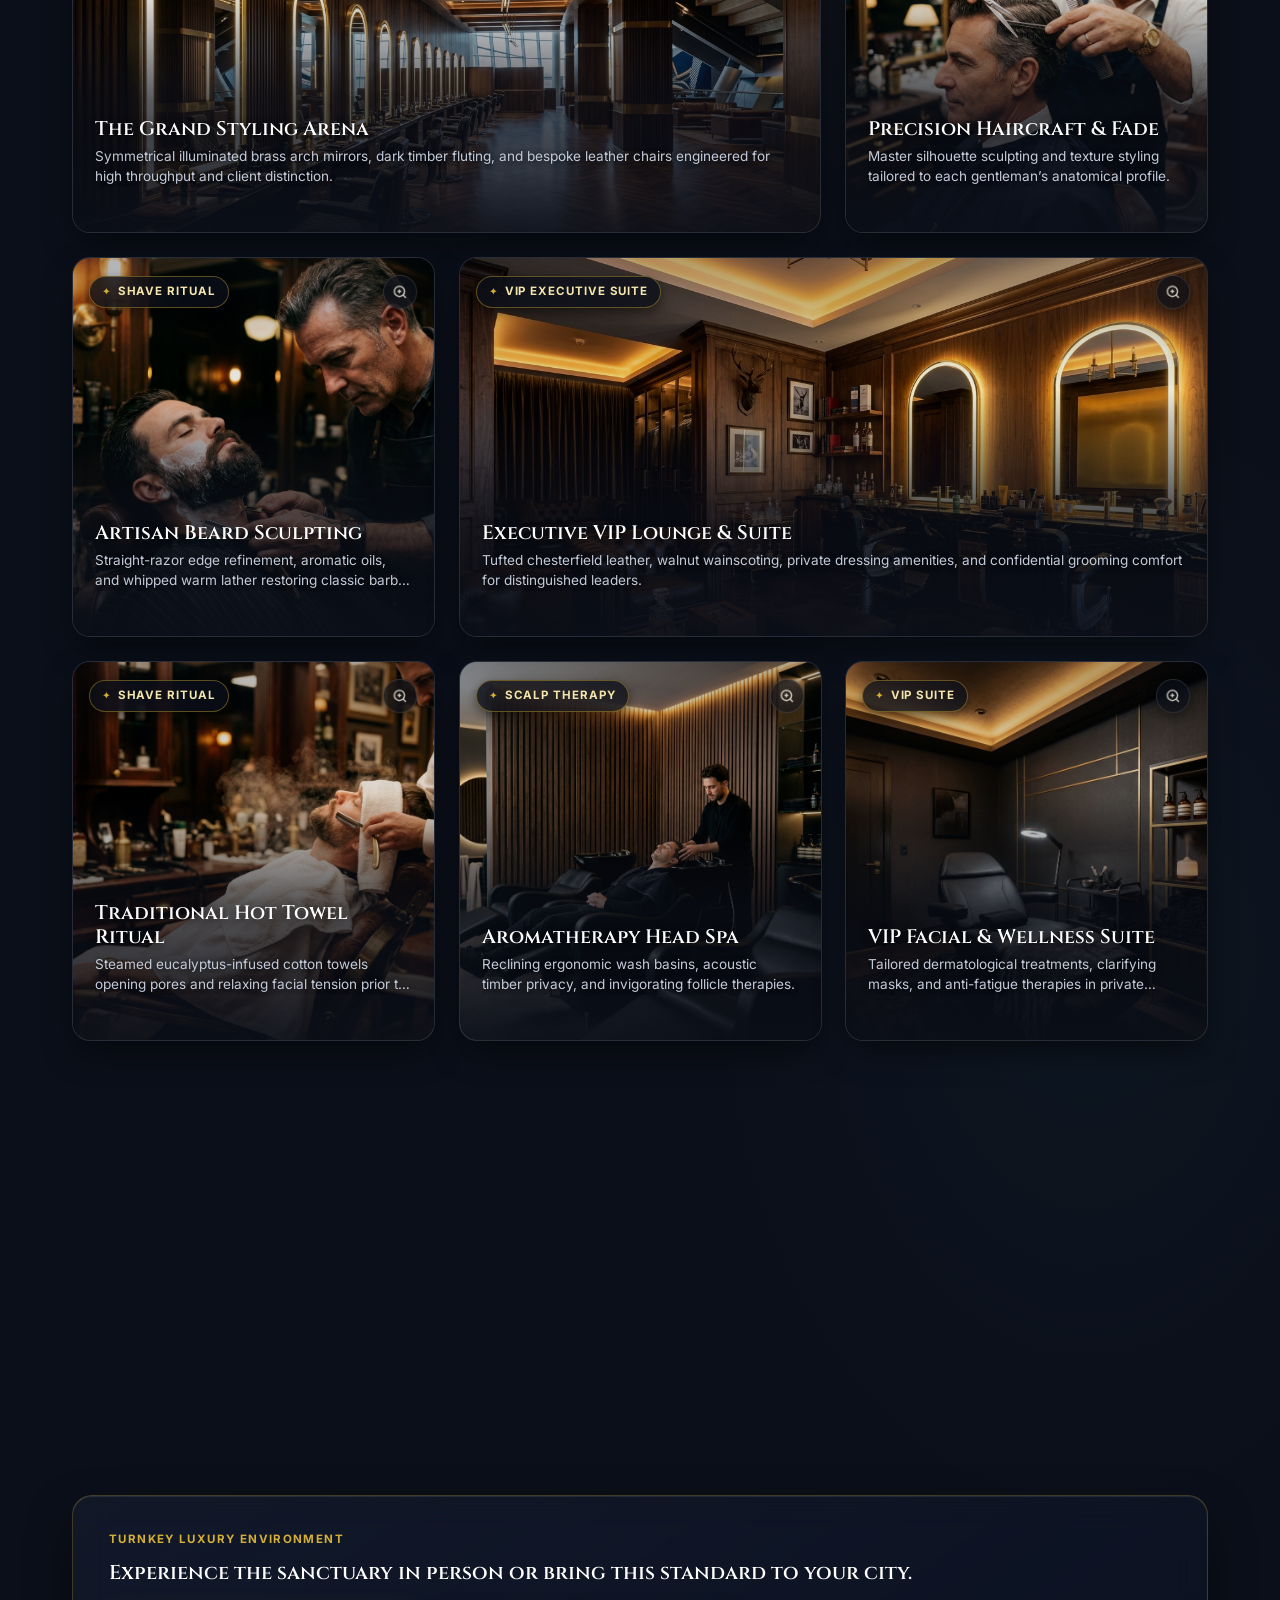
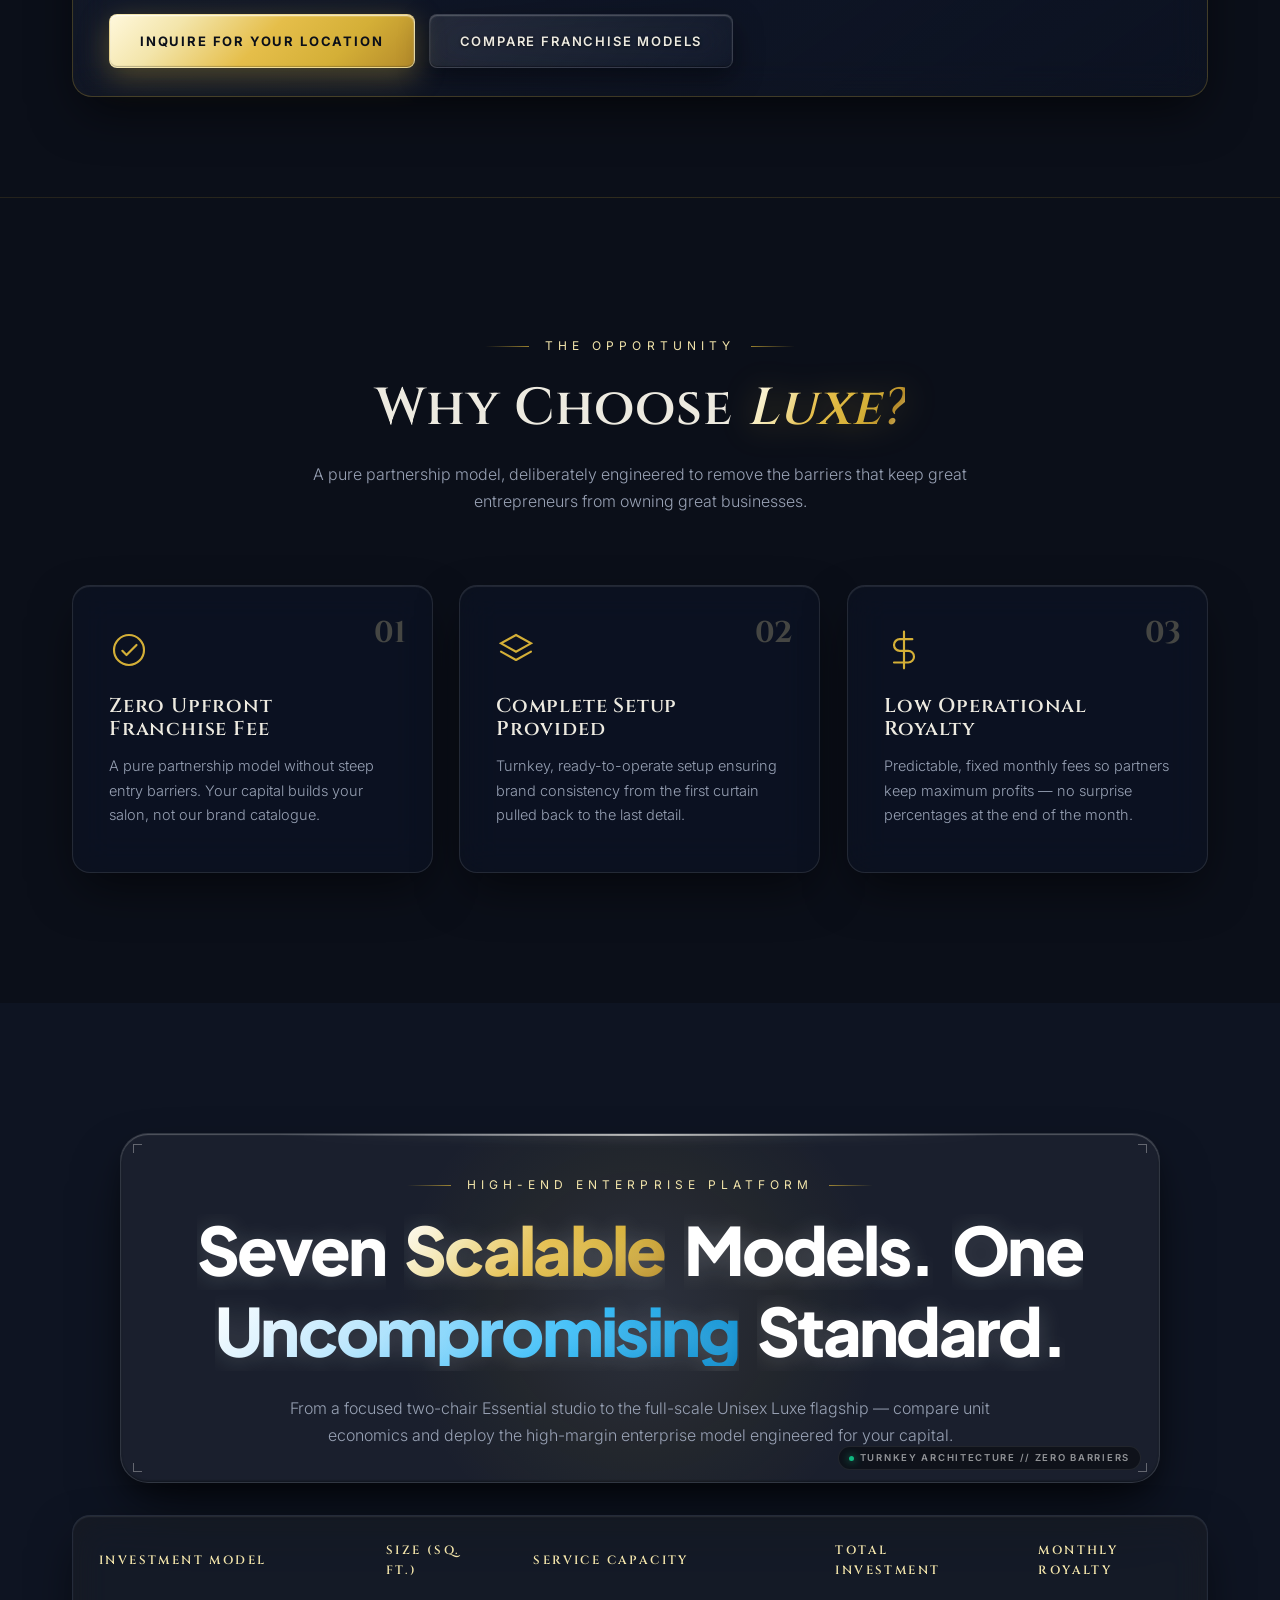
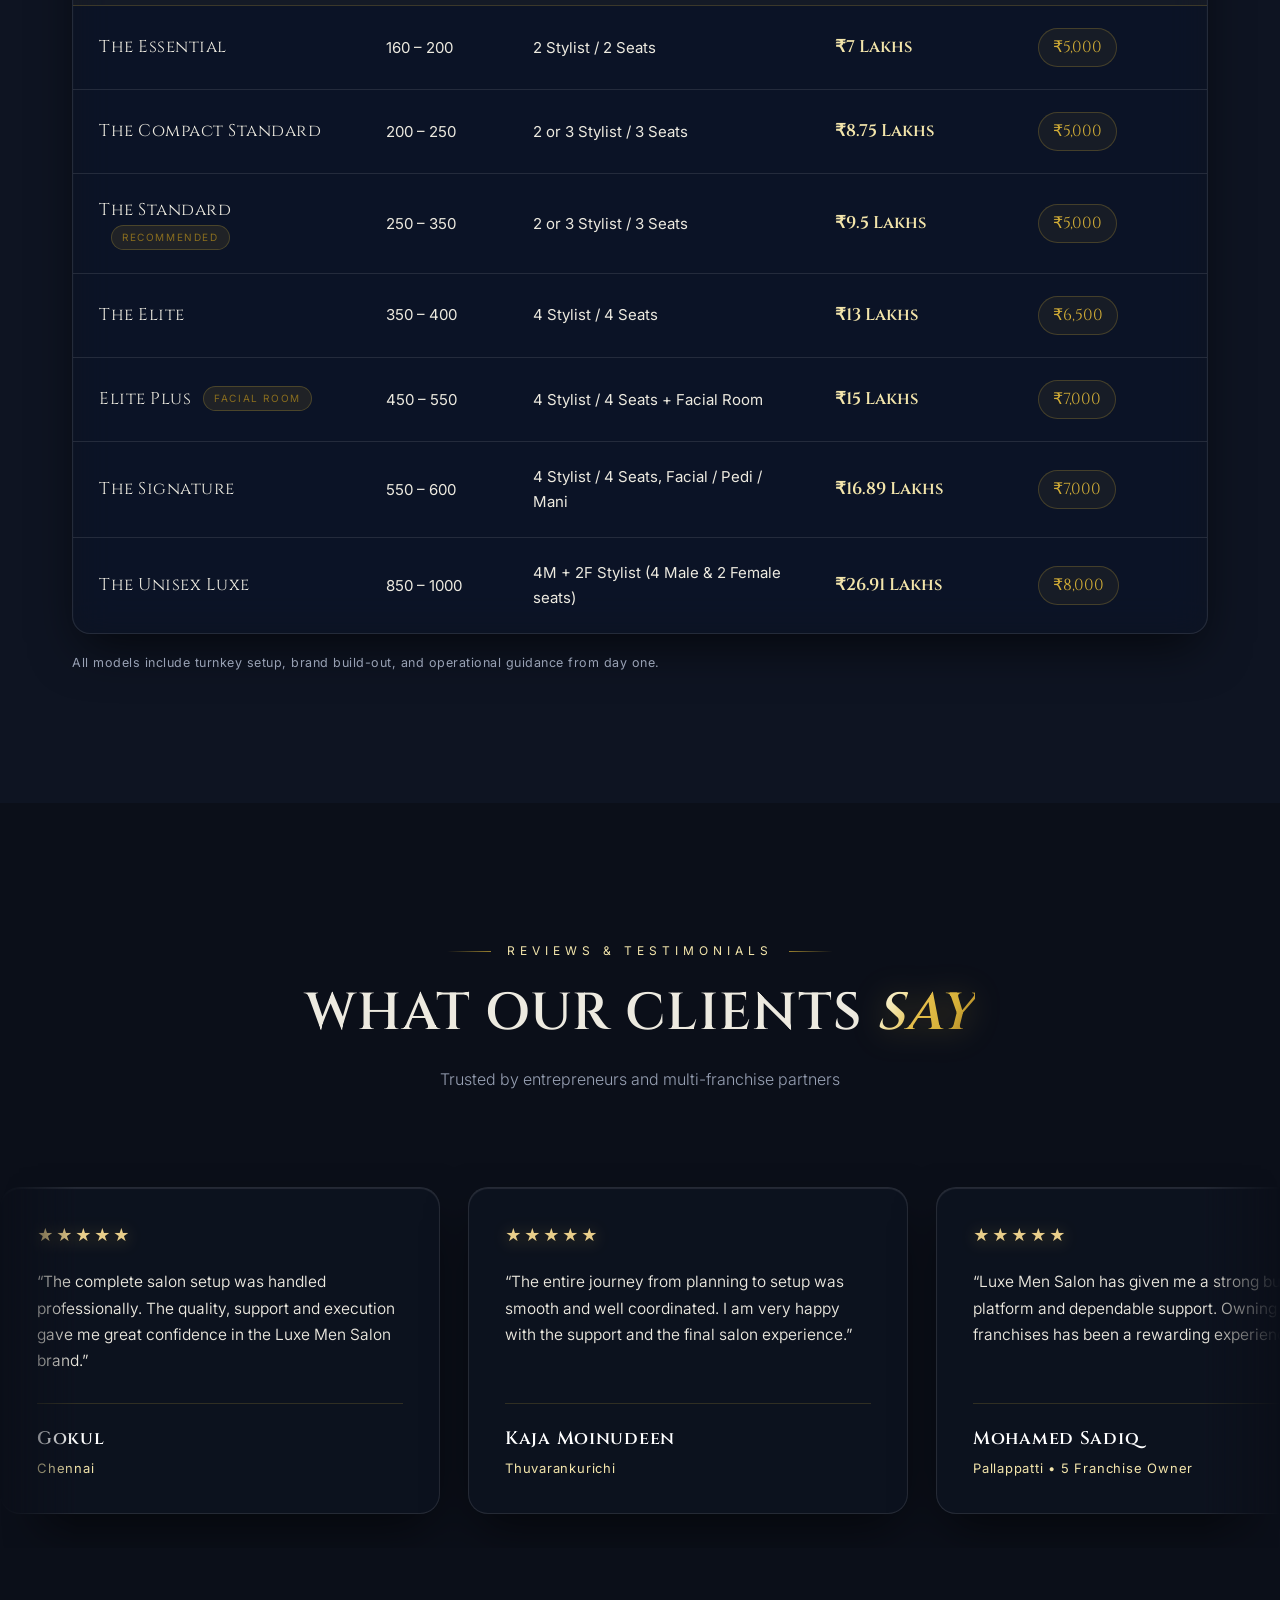
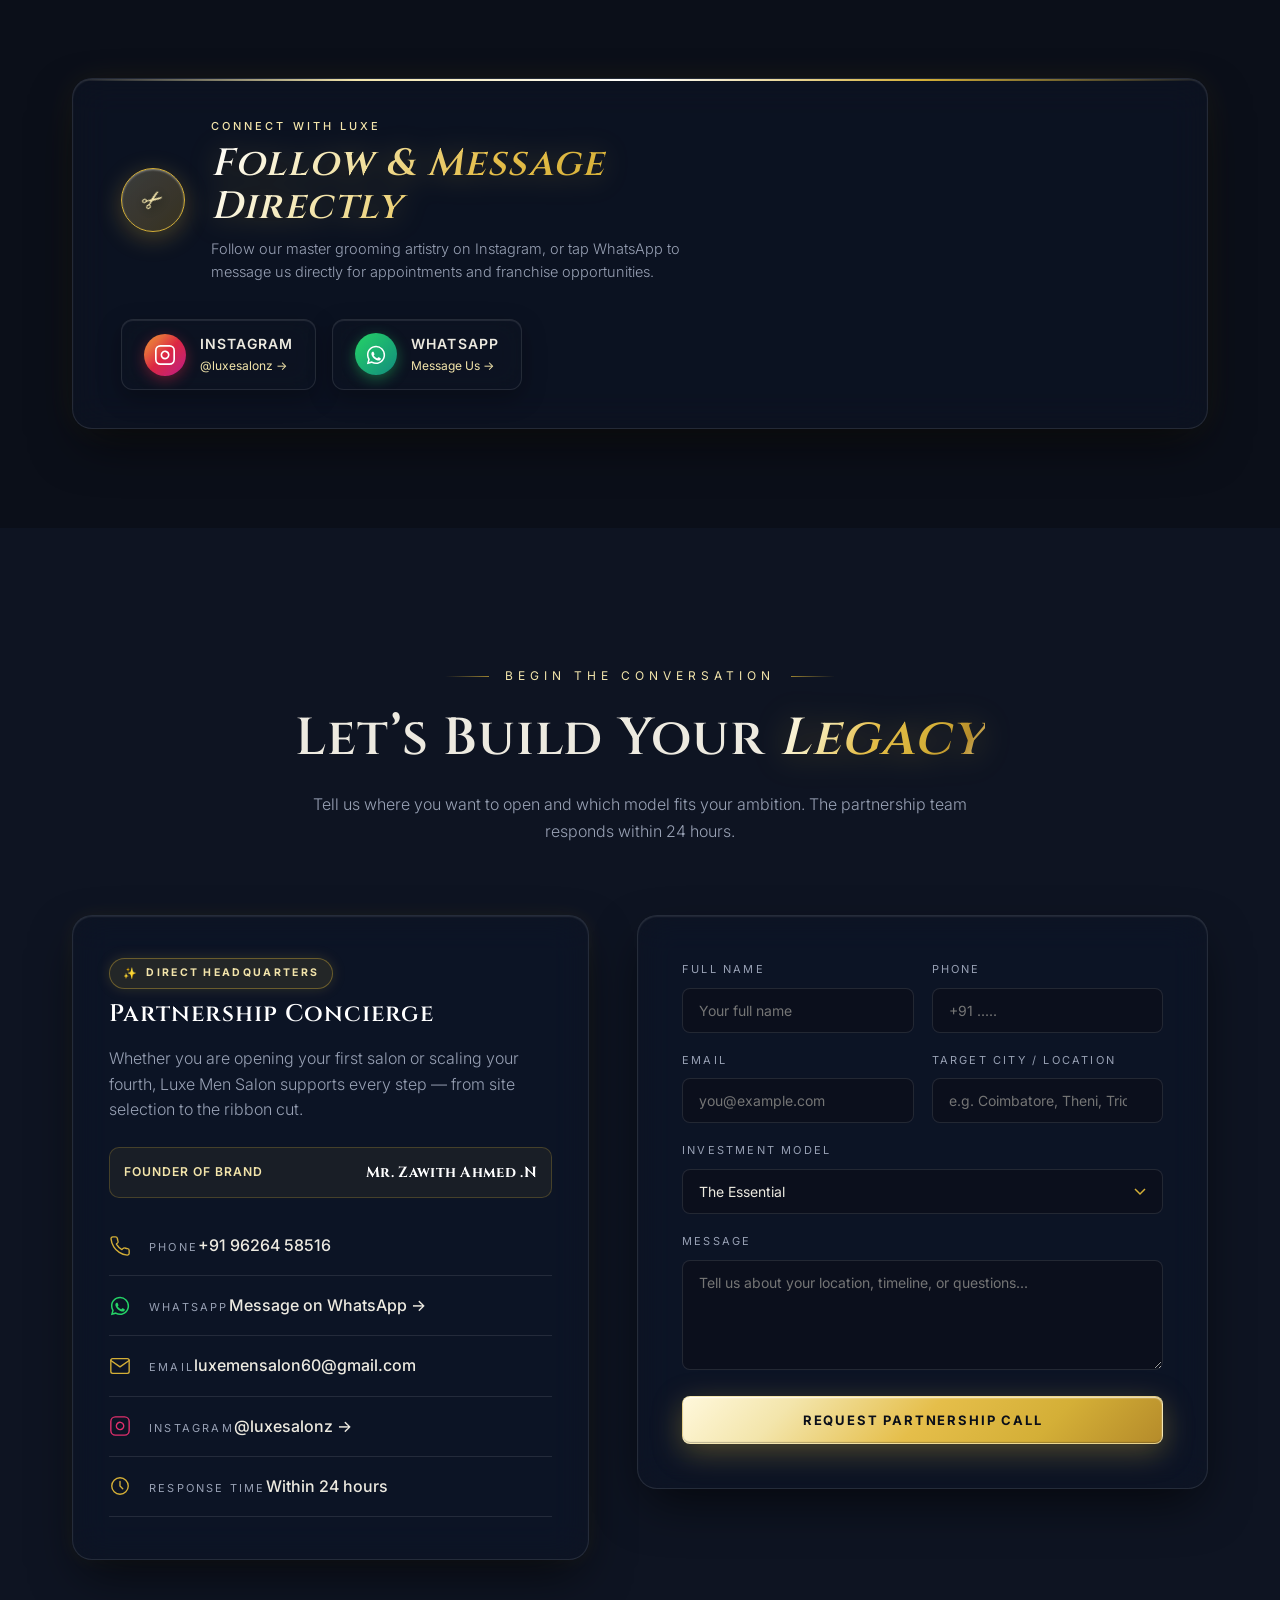
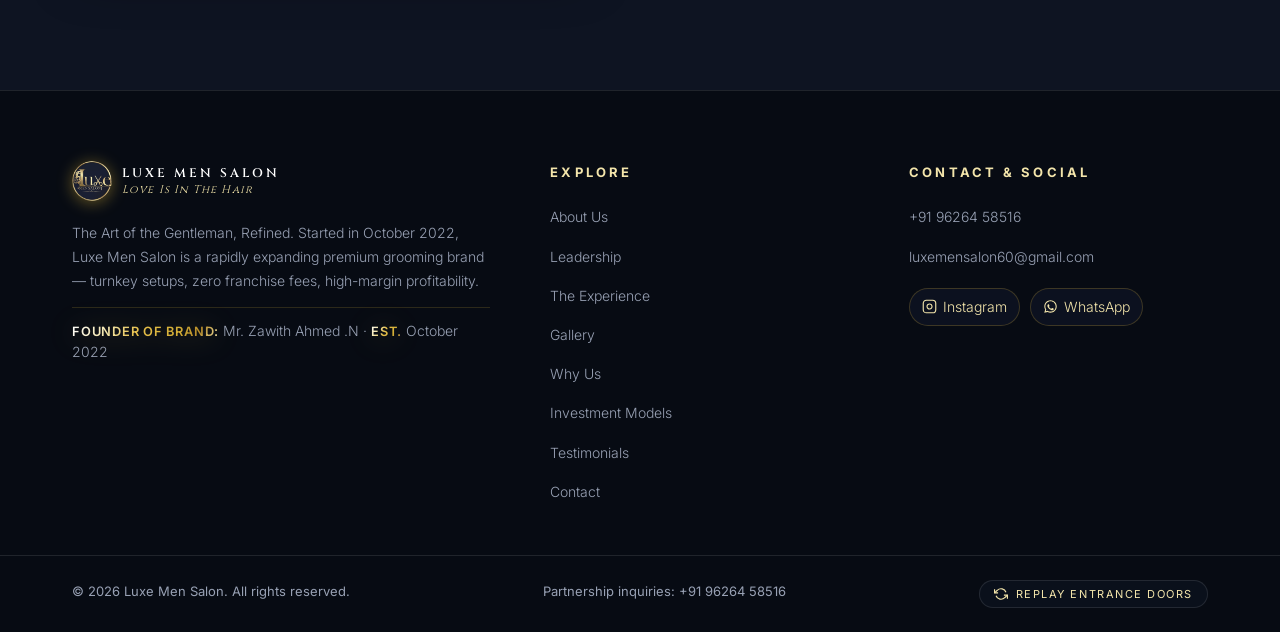
==== commit d0279f76: "feat: add core stylesheet, JavaScript, and HTML structure for Luxe Salon" ====
--- a/index.html
+++ b/index.html
@@ -1,4 +1,4 @@
-<!DOCTYPE html>
+﻿<!DOCTYPE html>
 <html lang="en">
 <head>
   <meta charset="UTF-8" />
@@ -1153,6 +1153,50 @@
   </div>
 
 
+  <!-- ============================================================
+       Luxe AI Concierge — Floating Chat Widget
+       ============================================================ -->
+  <div id="luxeChat" class="luxe-chat" role="complementary" aria-label="Luxe AI Concierge">
+    <button id="luxeChatToggle" class="luxe-chat-toggle" aria-label="Open Luxe AI Concierge" aria-expanded="false">
+      <span class="luxe-chat-toggle-ring"></span>
+      <span class="luxe-chat-toggle-inner">
+        <svg width="26" height="26" viewBox="0 0 24 24" fill="none" aria-hidden="true"><path d="M12 2L15.09 8.26L22 9.27L17 14.14L18.18 21.02L12 17.77L5.82 21.02L7 14.14L2 9.27L8.91 8.26L12 2Z" stroke="currentColor" stroke-width="1.6" stroke-linejoin="round" fill="rgba(212,175,55,0.15)"/><circle cx="12" cy="12" r="2.5" fill="currentColor" opacity="0.9"/></svg>
+      </span>
+      <span class="luxe-chat-toggle-close" aria-hidden="true">
+        <svg width="20" height="20" viewBox="0 0 24 24" fill="none" stroke="currentColor" stroke-width="2.2" stroke-linecap="round"><line x1="18" y1="6" x2="6" y2="18"/><line x1="6" y1="6" x2="18" y2="18"/></svg>
+      </span>
+      <span class="luxe-chat-badge" aria-hidden="true">AI</span>
+    </button>
+    <div id="luxeChatPanel" class="luxe-chat-panel" role="dialog" aria-modal="false" aria-label="Luxe Concierge Chat" aria-hidden="true">
+      <div class="luxe-chat-header">
+        <div class="luxe-chat-header-avatar">
+          <svg width="18" height="18" viewBox="0 0 24 24" fill="none" aria-hidden="true"><path d="M12 2L15.09 8.26L22 9.27L17 14.14L18.18 21.02L12 17.77L5.82 21.02L7 14.14L2 9.27L8.91 8.26L12 2Z" stroke="#D4AF37" stroke-width="1.8" stroke-linejoin="round" fill="rgba(212,175,55,0.2)"/><circle cx="12" cy="12" r="2" fill="#D4AF37"/></svg>
+        </div>
+        <div class="luxe-chat-header-info">
+          <span class="luxe-chat-header-name">Luxe Concierge</span>
+          <span class="luxe-chat-header-status"><span class="luxe-chat-status-dot"></span>AI-Powered &middot; Always Available</span>
+        </div>
+        <button class="luxe-chat-header-close" id="luxeChatClose" aria-label="Close chat">
+          <svg width="16" height="16" viewBox="0 0 24 24" fill="none" stroke="currentColor" stroke-width="2.2" stroke-linecap="round"><line x1="18" y1="6" x2="6" y2="18"/><line x1="6" y1="6" x2="18" y2="18"/></svg>
+        </button>
+      </div>
+      <div class="luxe-chat-messages" id="luxeChatMessages" aria-live="polite"></div>
+      <div class="luxe-chat-quick-replies" id="luxeChatQuickReplies">
+        <button class="luxe-qr-btn" data-msg="Tell me about investment models">Investment Models</button>
+        <button class="luxe-qr-btn" data-msg="What are the franchise fees?">Franchise Fees</button>
+        <button class="luxe-qr-btn" data-msg="How do I get started?">Get Started</button>
+        <button class="luxe-qr-btn" data-msg="How many locations do you have?">Locations</button>
+      </div>
+      <div class="luxe-chat-input-bar">
+        <input type="text" id="luxeChatInput" class="luxe-chat-input" placeholder="Ask anything about Luxe Men Salon..." autocomplete="off" aria-label="Chat message input" maxlength="300" />
+        <button id="luxeChatSend" class="luxe-chat-send" aria-label="Send message">
+          <svg width="18" height="18" viewBox="0 0 24 24" fill="none" stroke="currentColor" stroke-width="2.2" stroke-linecap="round" stroke-linejoin="round"><line x1="22" y1="2" x2="11" y2="13"/><polygon points="22 2 15 22 11 13 2 9 22 2"/></svg>
+        </button>
+      </div>
+      <p class="luxe-chat-footer">Luxe AI Concierge &middot; Powered by Luxe Men Salon</p>
+    </div>
+  </div>
+
   <script src="js/main.js"></script>
 </body>
 </html>
--- a/css/styles.css
+++ b/css/styles.css
@@ -1,3595 +1,4052 @@
-:root {
-  /* High-End Dark Mode Color Theme */
-  --bg: #0B0F19; /* Deep midnight navy */
-  --bg-2: #0E1422; /* Elevated midnight navy */
-  --bg-deep: #070B13; /* Deepest anchor navy */
-  --surface: rgba(14, 20, 34, 0.62);
-  --surface-solid: #0E1422;
-  --line: rgba(212, 175, 55, 0.24);
-  --line-soft: rgba(255, 255, 255, 0.10); /* border-white/10 */
-  --border-white-10: rgba(255, 255, 255, 0.10); /* subtle translucent white border */
-  
-  /* Multi-tonal Metallic Gold Palette: #D4AF37 to #F3E5AB */
-  --gold: #D4AF37; /* Core metallic bullion gold */
-  --gold-light: #F3E5AB; /* Luminous metallic light gold highlight */
-  --gold-shimmer: #FFF8DC; /* Specular gold reflection point */
-  --gold-rich: #E5BE4A; /* Polished warm gold mid-tone */
-  --gold-deep: #B58B2A; /* Burnished antique gold */
-  --gold-dark: #8A6D1F; /* Shadow contour gold */
-  
-  /* Metallic Gold Gradients */
-  --gold-grad-metallic: linear-gradient(135deg, #F3E5AB 0%, #E5BE4A 28%, #D4AF37 58%, #B58B2A 82%, #F3E5AB 100%);
-  --gold-grad-heading: linear-gradient(120deg, #FFFFFF 0%, #F3E5AB 25%, #D4AF37 60%, #B58B2A 85%, #F3E5AB 100%);
-  --gold-grad-cta: linear-gradient(135deg, #FFF8DC 0%, #F3E5AB 24%, #E5BE4A 50%, #D4AF37 75%, #B58B2A 100%);
-  --gold-grad-border: linear-gradient(135deg, rgba(243, 229, 171, 0.65) 0%, rgba(212, 175, 55, 0.4) 50%, rgba(181, 139, 42, 0.2) 100%);
-  
-  /* Glassmorphic Card Elements System */
-  --glass-bg: rgba(14, 20, 34, 0.62);
-  --glass-bg-card: linear-gradient(145deg, rgba(255, 255, 255, 0.04) 0%, rgba(14, 20, 34, 0.68) 100%);
-  --glass-border: rgba(255, 255, 255, 0.10); /* border-white/10 */
-  --glass-border-hover: rgba(243, 229, 171, 0.45);
-  --glass-blur: blur(18px) saturate(180%);
-  --glass-shadow: 0 20px 50px -10px rgba(0, 0, 0, 0.65), inset 0 1px 1px 0 rgba(255, 255, 255, 0.10);
-  --glass-shadow-hover: 0 24px 60px rgba(0, 0, 0, 0.75), 0 0 32px rgba(212, 175, 55, 0.22), inset 0 1px 2px rgba(255, 255, 255, 0.20);
-  
-  --text: #EDEAE0;
-  --muted: #98A1B4;
-  --font-display: "Cinzel", serif;
-  --font-sans-display: "Plus Jakarta Sans", "Inter", -apple-system, sans-serif;
-  --font-body: "Inter", system-ui, sans-serif;
-}
-
-/* ==========================================================================
-   Small Scissors Cursor System
-   ========================================================================== */
-:root {
-  --cursor-scissors: url("data:image/svg+xml,%3Csvg xmlns='http://www.w3.org/2000/svg' width='26' height='26' viewBox='0 0 28 28' fill='none'%3E%3Cg stroke='%2305070B' stroke-width='3.5' stroke-linecap='round' stroke-linejoin='round'%3E%3Cpath d='M2 2L12 12M12 12L17 17M17 17C17 17 18 19.5 20 19.5C22.2 19.5 24 17.7 24 15.5C24 13.3 22.2 11.5 20 11.5C18.5 11.5 17.5 12.5 17 13'/%3E%3Cpath d='M6 1L12 12M12 12L14 15M14 15C14 15 12 17.5 12 19.5C12 22 13.8 24 16 24C18.2 24 20 22 20 19.5C20 18 19 16.5 17.5 16'/%3E%3Cpath d='M24 15.5C25.5 15 27 16 27 17'/%3E%3C/g%3E%3Cg stroke='%23D4AF37' stroke-width='2' stroke-linecap='round' stroke-linejoin='round'%3E%3Cpath d='M2 2L12 12' stroke='%23FFF5D6' stroke-width='2.2'/%3E%3Cpath d='M12 12L17 17' stroke='%23D4AF37' stroke-width='2'/%3E%3Ccircle cx='20.5' cy='15.5' r='3.5' stroke='%23E9CE8A' stroke-width='1.8' fill='rgba(11,15,25,0.4)'/%3E%3Cpath d='M24 15.5C25.5 15 27 16 27 17' stroke='%23E9CE8A' stroke-width='1.6'/%3E%3Cpath d='M6 1L12 12' stroke='%23E9CE8A' stroke-width='2'/%3E%3Ccircle cx='16' cy='20' r='3.5' stroke='%23E9CE8A' stroke-width='1.8' fill='rgba(11,15,25,0.4)'/%3E%3C/g%3E%3Ccircle cx='12' cy='12' r='2' fill='%23FFF2CC' stroke='%238A6D1F' stroke-width='0.8'/%3E%3Ccircle cx='12' cy='12' r='0.7' fill='%230B0F19'/%3E%3Cpath d='M2 2L8 8' stroke='%23FFFFFF' stroke-width='0.9' stroke-linecap='round'/%3E%3C/svg%3E") 2 2, url("../images/scissor-cursor.svg") 2 2, auto;
-
-  --cursor-scissors-pointer: url("data:image/svg+xml,%3Csvg xmlns='http://www.w3.org/2000/svg' width='26' height='26' viewBox='0 0 28 28' fill='none'%3E%3Cpath d='M2 2L4 0M2 2L0 4M2 2L5 3M2 2L3 5' stroke='%23FFFFFF' stroke-width='1.2' stroke-linecap='round'/%3E%3Ccircle cx='2' cy='2' r='1.2' fill='%23FFFFFF'/%3E%3Cg stroke='%2305070B' stroke-width='3.5' stroke-linecap='round' stroke-linejoin='round'%3E%3Cpath d='M2 2L12 12M12 12L17 17M17 17C17 17 18 19.5 20 19.5C22.2 19.5 24 17.7 24 15.5C24 13.3 22.2 11.5 20 11.5C18.5 11.5 17.5 12.5 17 13'/%3E%3Cpath d='M4 1L12 12M12 12L14 15M14 15C14 15 12 17.5 12 19.5C12 22 13.8 24 16 24C18.2 24 20 22 20 19.5C20 18 19 16.5 17.5 16'/%3E%3Cpath d='M24 15.5C25.5 15 27 16 27 17'/%3E%3C/g%3E%3Cg stroke='%23E9CE8A' stroke-width='2.2' stroke-linecap='round' stroke-linejoin='round'%3E%3Cpath d='M2 2L12 12' stroke='%23FFFFFF' stroke-width='2.4'/%3E%3Cpath d='M12 12L17 17' stroke='%23F5E6B8' stroke-width='2.2'/%3E%3Ccircle cx='20.5' cy='15.5' r='3.5' stroke='%23FFE899' stroke-width='2' fill='rgba(212,175,55,0.45)'/%3E%3Cpath d='M24 15.5C25.5 15 27 16 27 17' stroke='%23FFF2CC' stroke-width='1.8'/%3E%3Cpath d='M4 1L12 12' stroke='%23FFF5D6' stroke-width='2.2'/%3E%3Ccircle cx='16' cy='20' r='3.5' stroke='%23FFE899' stroke-width='2' fill='rgba(212,175,55,0.45)'/%3E%3C/g%3E%3Ccircle cx='12' cy='12' r='2.2' fill='%23FFFFFF' stroke='%23D4AF37' stroke-width='1'/%3E%3Ccircle cx='12' cy='12' r='0.8' fill='%230B0F19'/%3E%3C/svg%3E") 2 2, url("../images/scissor-cursor-pointer.svg") 2 2, pointer;
-}
-
-html, body {
-  cursor: var(--cursor-scissors);
-}
-
-*, *::before, *::after {
-  cursor: inherit;
-}
-
-/* Interactive elements: scissors pointer with snipping sparkle */
-a, button, [role="button"], input[type="submit"], input[type="button"], .btn, select, summary, .car-btn, .nav-toggle, .city-pill, .quick-btn, .nav-icon-btn, .portal-action-btn, .btn-replay-entrance, .social-btn, .footer-icon-pill, .dot, .exp-card, .model-card, .pillar, .faq-item {
-  cursor: var(--cursor-scissors-pointer) !important;
-}
-
-/* Tactile mouse-down scissor snip across all elements */
-body.scissor-cutting,
-body.scissor-cutting *,
-body.scissor-cutting *::before,
-body.scissor-cutting *::after {
-  cursor: var(--cursor-scissors-pointer) !important;
-}
-
-/* Maintain normal text cursor inside form text fields */
-input[type="text"], input[type="email"], input[type="tel"], textarea {
-  cursor: text !important;
-}
-
-
-* { margin: 0; padding: 0; box-sizing: border-box; }
-
-html { scroll-behavior: smooth; }
-
-body {
-  font-family: var(--font-body);
-  background: var(--bg);
-  color: var(--text);
-  line-height: 1.7;
-  -webkit-font-smoothing: antialiased;
-  overflow-x: hidden;
-}
-
-::selection { background: rgba(212, 175, 55, 0.85); color: #0B0F19; }
-
-a { color: inherit; text-decoration: none; }
-
-img, svg { display: block; max-width: 100%; }
-
-h1, h2, h3 { font-family: var(--font-display); font-weight: 600; line-height: 1.15; }
-
-.gold-text {
-  background: linear-gradient(120deg, #FFFFFF 0%, #F3E5AB 25%, #E5BE4A 45%, #D4AF37 70%, #B58B2A 85%, #F3E5AB 100%);
-  -webkit-background-clip: text;
-  background-clip: text;
-  color: transparent;
-  filter: drop-shadow(0 2px 14px rgba(212, 175, 55, 0.35));
-}
-
-.serif-italic { font-family: var(--font-display); font-style: italic; }
-.not-italic { font-style: normal; }
-
-/* Ambient background */
-.gradient-orb { position: fixed; border-radius: 50%; filter: blur(120px); opacity: 0.5; z-index: 0; pointer-events: none; }
-.orb-a { width: 620px; height: 620px; top: -220px; right: -160px; background: radial-gradient(circle, rgba(212,175,55,0.16), transparent 65%); }
-.orb-b { width: 680px; height: 680px; bottom: -260px; left: -220px; background: radial-gradient(circle, rgba(64,86,140,0.22), transparent 65%); }
-
-.noise {
-  position: fixed; inset: 0; z-index: 0; pointer-events: none; opacity: 0.035;
-  background-image: url("data:image/svg+xml,%3Csvg xmlns='http://www.w3.org/2000/svg' width='160' height='160'%3E%3Cfilter id='n'%3E%3CfeTurbulence type='fractalNoise' baseFrequency='0.9' numOctaves='2'/%3E%3C/filter%3E%3Crect width='100%25' height='100%25' filter='url(%23n)'/%3E%3C/svg%3E");
-}
-
-/* Nav */
-/* ==========================================================================
-   Modern Segmented Island Navigation Bar (Docked Top-Center)
-   Theme: Rich Dark (#0B0F19) with Fine Gold Outer Glow & Interactive Sliding Pill
-   ========================================================================== */
-.nav {
-  position: fixed;
-  top: 16px;
-  left: 50%;
-  transform: translateX(-50%);
-  width: min(1360px, calc(100% - 32px));
-  z-index: 990;
-  padding: 0;
-  background: transparent;
-  border: 0;
-  transition: transform 0.4s cubic-bezier(0.22, 1, 0.36, 1), top 0.4s ease;
-}
-
-.nav-inner.nav-island-inner {
-  width: 100%;
-  /* Rich dark theme (#0B0F19) with glassmorphic backing */
-  background: rgba(11, 15, 25, 0.88);
-  -webkit-backdrop-filter: blur(22px) saturate(190%);
-  backdrop-filter: blur(22px) saturate(190%);
-  /* Subtle translucent white border with metallic gold glow */
-  border: 1px solid rgba(255, 255, 255, 0.12);
-  border-radius: 9999px;
-  padding: 6px 14px 6px 12px;
-  display: flex;
-  align-items: center;
-  justify-content: space-between;
-  gap: 12px;
-  box-shadow:
-    0 0 24px rgba(212, 175, 55, 0.25),
-    0 0 52px rgba(212, 175, 55, 0.10),
-    0 16px 40px rgba(0, 0, 0, 0.80),
-    inset 0 1px 1.5px rgba(255, 255, 255, 0.18);
-  transition: background 0.35s ease, border-color 0.35s ease, box-shadow 0.35s ease, transform 0.35s ease;
-}
-
-.nav.scrolled .nav-inner.nav-island-inner,
-.nav:hover .nav-inner.nav-island-inner {
-  background: rgba(11, 15, 25, 0.94);
-  border-color: rgba(243, 229, 171, 0.55);
-  box-shadow:
-    0 0 32px rgba(212, 175, 55, 0.38),
-    0 0 65px rgba(212, 175, 55, 0.15),
-    0 20px 46px rgba(0, 0, 0, 0.85),
-    inset 0 1px 2px rgba(255, 255, 255, 0.25);
-}
-
-/* Island Segments */
-.nav-segment {
-  display: flex;
-  align-items: center;
-}
-
-/* Segment 1: Brand */
-.nav-segment-brand {
-  flex-shrink: 0;
-  padding-right: 14px;
-  border-right: 1px solid rgba(212, 175, 55, 0.20);
-}
-
-.brand {
-  display: inline-flex;
-  align-items: center;
-  gap: 10px;
-  text-decoration: none;
-  flex-shrink: 0;
-}
-.brand-text {
-  display: flex;
-  flex-direction: column;
-  gap: 2px;
-}
-.brand-logo {
-  width: 40px;
-  height: 40px;
-  border-radius: 50%;
-  object-fit: contain;
-  filter: drop-shadow(0 2px 8px rgba(212, 175, 55, 0.45));
-  transition: transform 0.35s ease, filter 0.35s ease;
-}
-.brand:hover .brand-logo {
-  transform: scale(1.08) rotate(3deg);
-  filter: drop-shadow(0 4px 16px rgba(212, 175, 55, 0.75));
-}
-.brand-name {
-  font-family: var(--font-display);
-  font-size: 12.5px;
-  letter-spacing: 0.24em;
-  color: #FFFFFF;
-  font-weight: 600;
-  line-height: 1.2;
-}
-.brand-caption {
-  font-family: var(--font-display);
-  font-style: italic;
-  font-size: 11px;
-  letter-spacing: 0.1em;
-  color: var(--gold-light);
-  line-height: 1.2;
-  font-weight: 400;
-  transition: color 0.3s ease, text-shadow 0.3s ease;
-}
-.brand:hover .brand-caption {
-  color: #FFF2CC;
-  text-shadow: 0 0 10px rgba(212, 175, 55, 0.5);
-}
-
-/* Segment 2: Centered Capsule with Sliding Pill Indicator */
-.nav-segment-links {
-  flex: 1;
-  display: flex;
-  justify-content: center;
-  align-items: center;
-  margin: 0;
-}
-
-.nav-capsule {
-  position: relative;
-  display: inline-flex;
-  align-items: center;
-  gap: 2px;
-  background: rgba(5, 7, 13, 0.65);
-  border: 1px solid rgba(212, 175, 55, 0.22);
-  border-radius: 9999px;
-  padding: 4px 5px;
-  box-shadow: inset 0 1px 4px rgba(0, 0, 0, 0.6);
-}
-
-/* The Interactive Sliding Background Indicator Pill in Soft Gold */
-.nav-sliding-pill {
-  position: absolute;
-  top: 4px;
-  bottom: 4px;
-  left: 0;
-  width: 0;
-  border-radius: 9999px;
-  background: linear-gradient(135deg, rgba(212, 175, 55, 0.28) 0%, rgba(243, 229, 171, 0.38) 50%, rgba(212, 175, 55, 0.22) 100%);
-  border: 1px solid rgba(212, 175, 55, 0.70);
-  box-shadow:
-    0 0 14px rgba(212, 175, 55, 0.45),
-    inset 0 1px 1.5px rgba(255, 255, 255, 0.40);
-  pointer-events: none;
-  z-index: 1;
-  transition: transform 0.35s cubic-bezier(0.22, 1, 0.36, 1), width 0.35s cubic-bezier(0.22, 1, 0.36, 1), opacity 0.25s ease;
-  opacity: 0;
-  will-change: transform, width, opacity;
-}
-
-.nav-item {
-  position: relative;
-  z-index: 2;
-  font-family: var(--font-body);
-  font-size: 11.5px;
-  letter-spacing: 0.1em;
-  text-transform: uppercase;
-  color: rgba(245, 245, 247, 0.78);
-  font-weight: 500;
-  padding: 6px 12px;
-  border-radius: 9999px;
-  text-decoration: none;
-  white-space: nowrap;
-  /* overflow hidden keeps the underline bar clipped inside the link bounds */
-  overflow: hidden;
-  /* block so ::after can sit below text */
-  display: inline-flex;
-  flex-direction: column;
-  align-items: center;
-  transition: color 0.28s ease;
-}
-
-/* ── Inner text span: lifts on hover ─────────────────────────────── */
-.nav-item-text {
-  display: inline-block;
-  transform: translateY(0);
-  transition: transform 0.28s cubic-bezier(0.22, 1, 0.36, 1),
-              text-shadow 0.28s ease;
-  will-change: transform;
-}
-
-.nav-item:hover .nav-item-text {
-  transform: translateY(-2px);
-  text-shadow: 0 0 14px rgba(212, 175, 55, 0.55);
-}
-
-.nav-item.active .nav-item-text {
-  text-shadow: 0 0 10px rgba(212, 175, 55, 0.75);
-}
-
-/* ── Metallic gold underline bar: scaleX slide-in ─────────────────── */
-.nav-item::after {
-  content: '';
-  /* absolute so it doesn't push text upward */
-  position: absolute;
-  bottom: 3px;
-  left: 12px;
-  right: 12px;
-  height: 1.5px;
-  border-radius: 9999px;
-  background: linear-gradient(
-    90deg,
-    transparent 0%,
-    #B58B2A 10%,
-    #D4AF37 30%,
-    #F3E5AB 50%,
-    #E9CE8A 65%,
-    #D4AF37 82%,
-    #B58B2A 92%,
-    transparent 100%
-  );
-  box-shadow: 0 0 6px rgba(212, 175, 55, 0.65),
-              0 0 12px rgba(212, 175, 55, 0.30);
-  /* start fully scaled-out from the left */
-  transform: scaleX(0);
-  transform-origin: left center;
-  transition: transform 0.32s cubic-bezier(0.22, 1, 0.36, 1),
-              opacity  0.28s ease;
-  opacity: 0;
-}
-
-.nav-item:hover::after {
-  transform: scaleX(1);
-  opacity: 1;
-}
-
-/* Active link: persistent half-width bar, centred */
-.nav-item.active::after {
-  transform: scaleX(0.55);
-  transform-origin: center center;
-  opacity: 0.7;
-}
-.nav-item.active:hover::after {
-  transform: scaleX(1);
-  transform-origin: left center;
-  opacity: 1;
-}
-
-/* Text colour states */
-.nav-item:hover {
-  color: #FFFFFF;
-}
-.nav-item.active {
-  color: #FFFFFF;
-  font-weight: 600;
-}
-
-.nav-mobile-drawer-actions {
-  display: none;
-}
-
-/* Segment 3: Quick Action Buttons on the Right Corner */
-.nav-segment-actions {
-  flex-shrink: 0;
-  display: flex;
-  align-items: center;
-  gap: 10px;
-  padding-left: 14px;
-  border-left: 1px solid rgba(212, 175, 55, 0.20);
-}
-
-/* Direct Phone Calling Button (+91 9626458516) */
-.nav-call-btn {
-  display: inline-flex;
-  align-items: center;
-  gap: 7px;
-  padding: 7px 13px;
-  border-radius: 9999px;
-  background: rgba(212, 175, 55, 0.10);
-  border: 1px solid rgba(212, 175, 55, 0.38);
-  color: #FFF0BA;
-  font-family: var(--font-body);
-  font-size: 11.5px;
-  font-weight: 600;
-  letter-spacing: 0.08em;
-  text-decoration: none;
-  white-space: nowrap;
-  box-shadow: 0 2px 8px rgba(0, 0, 0, 0.35);
-  transition: all 0.3s cubic-bezier(0.22, 1, 0.36, 1);
-  flex-shrink: 0;
-}
-.nav-call-btn:hover {
-  background: rgba(212, 175, 55, 0.24);
-  border-color: rgba(212, 175, 55, 0.80);
-  color: #FFFFFF;
-  box-shadow: 0 0 18px rgba(212, 175, 55, 0.50);
-  transform: translateY(-1px);
-}
-.nav-call-icon {
-  display: flex;
-  align-items: center;
-  justify-content: center;
-  color: #D4AF37;
-  transition: transform 0.3s ease, color 0.3s ease;
-}
-.nav-call-btn:hover .nav-call-icon {
-  transform: rotate(15deg) scale(1.1);
-  color: #FFF0BA;
-}
-
-/* Partnership Inquiries Button */
-.nav-partner-btn {
-  padding: 8px 16px;
-  font-size: 11px;
-}
-
-.btn-pill-gold {
-  display: inline-flex;
-  align-items: center;
-  justify-content: center;
-  background: linear-gradient(135deg, #FFF8DC 0%, #F3E5AB 24%, #E5BE4A 50%, #D4AF37 75%, #B58B2A 100%);
-  color: #0B0F19; /* Executive dark navy */
-  font-family: var(--font-body);
-  font-size: 11.5px;
-  font-weight: 700;
-  letter-spacing: 0.12em;
-  text-transform: uppercase;
-  padding: 9px 20px;
-  border-radius: 9999px; /* pill shape */
-  border: 1px solid rgba(243, 229, 171, 0.85);
-  box-shadow:
-    0 4px 18px rgba(212, 175, 55, 0.38),
-    inset 0 1px 1.5px rgba(255, 255, 255, 0.85),
-    inset 0 -1px 1px rgba(0, 0, 0, 0.25);
-  cursor: pointer;
-  transition: all 0.35s cubic-bezier(0.22, 1, 0.36, 1);
-  white-space: nowrap;
-  text-decoration: none;
-  flex-shrink: 0;
-}
-.btn-pill-gold:hover {
-  background: linear-gradient(135deg, #FFFFFF 0%, #FFF5D6 20%, #F3E5AB 45%, #E5BE4A 70%, #D4AF37 100%);
-  transform: translateY(-2px) scale(1.02);
-  box-shadow:
-    0 8px 26px rgba(212, 175, 55, 0.58),
-    0 0 22px rgba(212, 175, 55, 0.42),
-    inset 0 1px 2px rgba(255, 255, 255, 0.95);
-  color: #05070B;
-}
-
-.nav-toggle {
-  display: none;
-  flex-direction: column;
-  gap: 6px;
-  background: none;
-  border: 0;
-  cursor: pointer;
-  padding: 6px;
-  z-index: 100;
-}
-.nav-toggle span {
-  width: 26px;
-  height: 1.8px;
-  background: var(--gold);
-  transition: transform 0.3s ease, opacity 0.3s ease;
-}
-.nav-toggle.open span:nth-child(1) { transform: translateY(7.8px) rotate(45deg); }
-.nav-toggle.open span:nth-child(2) { opacity: 0; }
-.nav-toggle.open span:nth-child(3) { transform: translateY(-7.8px) rotate(-45deg); }
-
-/* Buttons */
-.btn {
-  display: inline-flex; align-items: center; justify-content: center; gap: 10px;
-  font-size: 13px; letter-spacing: 0.14em; text-transform: uppercase; font-weight: 600;
-  padding: 15px 30px; cursor: pointer; transition: all 0.35s ease; border: 1px solid transparent;
-  font-family: var(--font-body); position: relative; overflow: hidden;
-}
-.btn-gold {
-  background: linear-gradient(135deg, #FFF8DC 0%, #F3E5AB 22%, #E5BE4A 50%, #D4AF37 75%, #B58B2A 100%);
-  color: #0B0F19;
-  font-weight: 700;
-  border: 1px solid rgba(243, 229, 171, 0.75);
-  border-radius: 8px;
-  box-shadow:
-    0 8px 30px rgba(212, 175, 55, 0.35),
-    inset 0 1px 1.5px rgba(255, 255, 255, 0.8),
-    inset 0 -1px 1px rgba(0, 0, 0, 0.25);
-}
-.btn-gold:hover {
-  background: linear-gradient(135deg, #FFFFFF 0%, #FFF5D6 20%, #F3E5AB 45%, #E5BE4A 70%, #D4AF37 100%);
-  box-shadow:
-    0 12px 44px rgba(212, 175, 55, 0.52),
-    0 0 24px rgba(212, 175, 55, 0.35),
-    inset 0 1px 2px rgba(255, 255, 255, 0.95);
-  transform: translateY(-2px);
-}
-.btn-ghost { border-color: rgba(243, 229, 171, 0.45); color: var(--gold-light); background: transparent; border-radius: 8px; }
-.btn-ghost:hover { background: rgba(212, 175, 55, 0.10); border-color: var(--gold); transform: translateY(-2px); }
-
-/* Glassmorphic Buttons */
-.btn-glass-gold {
-  background: linear-gradient(135deg, rgba(243, 229, 171, 0.22) 0%, rgba(212, 175, 55, 0.14) 50%, rgba(138, 109, 31, 0.28) 100%);
-  border: 1px solid rgba(243, 229, 171, 0.55);
-  color: #FFF5D6;
-  border-radius: 8px;
-  -webkit-backdrop-filter: blur(18px) saturate(180%);
-  backdrop-filter: blur(18px) saturate(180%);
-  box-shadow:
-    inset 0 1px 1.5px rgba(255, 255, 255, 0.50),
-    inset 0 -1px 1px rgba(0, 0, 0, 0.35),
-    0 10px 30px rgba(0, 0, 0, 0.45),
-    0 4px 18px rgba(212, 175, 55, 0.25);
-  text-shadow: 0 1px 4px rgba(0, 0, 0, 0.7);
-}
-.btn-glass-gold::before {
-  content: "";
-  position: absolute;
-  top: 0;
-  left: -100%;
-  width: 100%;
-  height: 100%;
-  background: linear-gradient(90deg, transparent, rgba(255, 255, 255, 0.32), transparent);
-  transform: skewX(-25deg);
-  transition: left 0.75s ease;
-  pointer-events: none;
-}
-.btn-glass-gold:hover {
-  background: linear-gradient(135deg, rgba(243, 229, 171, 0.38) 0%, rgba(212, 175, 55, 0.25) 50%, rgba(138, 109, 31, 0.40) 100%);
-  border-color: rgba(243, 229, 171, 0.90);
-  color: #FFFFFF;
-  box-shadow:
-    inset 0 1px 2px rgba(255, 255, 255, 0.75),
-    0 16px 45px rgba(212, 175, 55, 0.45),
-    0 0 25px rgba(212, 175, 55, 0.40);
-  transform: translateY(-3px);
-}
-.btn-glass-gold:hover::before {
-  left: 200%;
-}
-.btn-glass-gold:active {
-  transform: translateY(-1px);
-  box-shadow:
-    inset 0 1px 1px rgba(255, 255, 255, 0.3),
-    0 6px 18px rgba(212, 175, 55, 0.3);
-}
-
-.btn-glass {
-  background: linear-gradient(135deg, rgba(255, 255, 255, 0.08) 0%, rgba(255, 255, 255, 0.02) 100%);
-  border: 1px solid rgba(255, 255, 255, 0.12); /* border-white/10 */
-  color: var(--text);
-  border-radius: 8px;
-  -webkit-backdrop-filter: blur(18px) saturate(160%);
-  backdrop-filter: blur(18px) saturate(160%);
-  box-shadow:
-    inset 0 1px 1.5px rgba(255, 255, 255, 0.25),
-    inset 0 -1px 1px rgba(0, 0, 0, 0.3),
-    0 10px 30px rgba(0, 0, 0, 0.45);
-  text-shadow: 0 1px 3px rgba(0, 0, 0, 0.6);
-}
-.btn-glass::before {
-  content: "";
-  position: absolute;
-  top: 0;
-  left: -100%;
-  width: 100%;
-  height: 100%;
-  background: linear-gradient(90deg, transparent, rgba(255, 255, 255, 0.18), transparent);
-  transform: skewX(-25deg);
-  transition: left 0.75s ease;
-  pointer-events: none;
-}
-.btn-glass:hover {
-  background: linear-gradient(135deg, rgba(255, 255, 255, 0.14) 0%, rgba(212, 175, 55, 0.1) 100%);
-  border-color: var(--gold);
-  color: var(--gold-light);
-  box-shadow:
-    inset 0 1px 2px rgba(255, 255, 255, 0.45),
-    0 16px 45px rgba(0, 0, 0, 0.55),
-    0 0 20px rgba(212, 175, 55, 0.2);
-  transform: translateY(-3px);
-}
-.btn-glass:hover::before {
-  left: 200%;
-}
-.btn-glass:active {
-  transform: translateY(-1px);
-}
-
-.btn-sm { padding: 11px 22px; font-size: 12px; }
-
-/* Hero */
-.hero { position: relative; min-height: 100vh; display: flex; align-items: center; z-index: 1; overflow: hidden; }
-.hero-bg {
-  position: absolute; inset: 0; z-index: 0; pointer-events: none; overflow: hidden;
-}
-.hero-bg-img {
-  width: 100%; height: 100%; object-fit: cover; object-position: center;
-  filter: brightness(0.35) saturate(1.2) contrast(1.1);
-  transform: scale(1.06);
-  animation: heroZoom 14s cubic-bezier(0.25, 1, 0.5, 1) forwards;
-}
-@keyframes heroZoom {
-  from { transform: scale(1.14); }
-  to { transform: scale(1.04); }
-}
-.hero-bg-overlay {
-  position: absolute; inset: 0;
-  background:
-    radial-gradient(ellipse 75% 65% at 50% 45%, rgba(11, 15, 25, 0.45) 0%, rgba(11, 15, 25, 0.88) 72%, #0B0F19 100%),
-    linear-gradient(180deg, rgba(11,15,25,0.75) 0%, rgba(11,15,25,0.25) 45%, #0B0F19 100%);
-}
-.hero-inner { max-width: 1200px; margin: 0 auto; padding: 140px 32px 120px; position: relative; z-index: 2; text-align: center; }
-.hero-crest {
-  display: flex;
-  justify-content: center;
-  margin-bottom: 22px;
-}
-.hero-crest-img {
-  width: 90px;
-  height: 90px;
-  border-radius: 50%;
-  object-fit: contain;
-  box-shadow: 0 0 35px rgba(212, 175, 55, 0.45);
-  border: 1.5px solid rgba(212, 175, 55, 0.45);
-  background: rgba(11, 15, 25, 0.7);
-  padding: 4px;
-  animation: crestFloat 4s ease-in-out infinite alternate;
-}
-@keyframes crestFloat {
-  0% { transform: translateY(0px); box-shadow: 0 0 25px rgba(212, 175, 55, 0.35); }
-  100% { transform: translateY(-7px); box-shadow: 0 0 45px rgba(212, 175, 55, 0.65); }
-}
-.eyebrow {
-  font-size: 12px; letter-spacing: 0.42em; text-transform: uppercase; color: var(--gold-light);
-  display: inline-flex; align-items: center; gap: 16px; margin-bottom: 34px;
-}
-.eyebrow::before, .eyebrow::after { content: ""; width: 44px; height: 1px; background: linear-gradient(90deg, transparent, rgba(212,175,55,0.7)); }
-.eyebrow::after { background: linear-gradient(90deg, rgba(212,175,55,0.7), transparent); }
-.hero-title {
-  font-size: clamp(44px, 7.5vw, 92px); font-weight: 600; letter-spacing: 0.02em;
-  color: var(--text); margin-bottom: 26px;
-}
-.hero-sub {
-  max-width: 640px; margin: 0 auto 44px; color: var(--muted);
-  font-size: 18px; font-weight: 300; letter-spacing: 0.02em;
-}
-.hero-cta { display: flex; gap: 18px; justify-content: center; flex-wrap: wrap; }
-.hero-stats {
-  margin-top: 90px; display: grid; grid-template-columns: repeat(4, 1fr); gap: 22px;
-  border-top: 1px solid var(--line-soft); padding-top: 44px;
-}
-.stat { display: flex; flex-direction: column; gap: 6px; }
-.stat-num {
-  font-family: var(--font-display); font-size: clamp(26px, 3vw, 38px); font-weight: 700;
-  background: linear-gradient(120deg, #FFFFFF 0%, #F3E5AB 25%, #E5BE4A 50%, #D4AF37 75%, #B58B2A 100%);
-  -webkit-background-clip: text; background-clip: text; color: transparent;
-  filter: drop-shadow(0 2px 10px rgba(212, 175, 55, 0.35));
-}
-.stat-label { font-size: 11px; letter-spacing: 0.22em; text-transform: uppercase; color: var(--muted); }
-
-.scroll-cue { position: absolute; left: 50%; bottom: 34px; transform: translateX(-50%); z-index: 3; }
-.scroll-cue-line { display: block; width: 1px; height: 56px; background: linear-gradient(180deg, transparent, rgba(212,175,55,0.8)); animation: cue 2.2s ease-in-out infinite; }
-/* ==========================================================================
-   Network Locations Marquee Ribbon
-   ========================================================================== */
-.network-marquee-wrap {
-  position: relative;
-  z-index: 2;
-  padding: 36px 0 42px;
-  background: linear-gradient(180deg, #0B0F19 0%, #0E1422 50%, #0E1422 100%);
-  border-top: 1px solid var(--line-soft);
-  border-bottom: 1px solid var(--line-soft);
-  overflow: hidden;
-}
-.marquee-header {
-  max-width: 1200px;
-  margin: 0 auto 20px;
-  padding: 0 32px;
-  display: flex;
-  align-items: center;
-  justify-content: space-between;
-  gap: 16px;
-  flex-wrap: wrap;
-}
-.marquee-tag {
-  font-size: 11px;
-  letter-spacing: 0.32em;
-  text-transform: uppercase;
-  color: var(--gold-light);
-  display: inline-flex;
-  align-items: center;
-  gap: 8px;
-}
-.marquee-tag::before {
-  content: "";
-  display: inline-block;
-  width: 7px;
-  height: 7px;
-  border-radius: 50%;
-  background: var(--gold);
-  box-shadow: 0 0 10px var(--gold);
-  animation: pulseDot 1.4s infinite alternate;
-}
-.marquee-title {
-  font-family: var(--font-display);
-  font-size: 13px;
-  letter-spacing: 0.12em;
-  text-transform: uppercase;
-  color: var(--muted);
-}
-.marquee-track-container {
-  overflow: hidden;
-  width: 100%;
-  position: relative;
-  mask-image: linear-gradient(to right, transparent, black 6%, black 94%, transparent);
-  -webkit-mask-image: linear-gradient(to right, transparent, black 6%, black 94%, transparent);
-  padding: 8px 0;
-}
-.marquee-track {
-  display: flex;
-  gap: 16px;
-  width: max-content;
-  animation: marqueeScroll 50s linear infinite;
-  will-change: transform;
-}
-.marquee-track:hover {
-  animation-play-state: paused;
-}
-@keyframes marqueeScroll {
-  0% { transform: translateX(0); }
-  100% { transform: translateX(-50%); }
-}
-
-.city-pill {
-  display: inline-flex;
-  align-items: center;
-  gap: 9px;
-  background: rgba(14, 20, 34, 0.62);
-  border: 1px solid rgba(255, 255, 255, 0.10); /* border-white/10 */
-  border-radius: 30px;
-  padding: 10px 20px;
-  white-space: nowrap;
-  backdrop-filter: blur(14px);
-  -webkit-backdrop-filter: blur(14px);
-  box-shadow: 0 8px 24px -6px rgba(0, 0, 0, 0.5), inset 0 1px 1px rgba(255, 255, 255, 0.10);
-  transition: transform 0.3s ease, border-color 0.3s ease, background 0.3s ease, box-shadow 0.3s ease;
-  cursor: default;
-}
-.city-pill:hover {
-  border-color: rgba(243, 229, 171, 0.5);
-  background: rgba(212, 175, 55, 0.14);
-  transform: translateY(-2px);
-  box-shadow: 0 8px 24px rgba(0, 0, 0, 0.5), 0 0 16px rgba(212, 175, 55, 0.25);
-}
-.city-pin {
-  color: var(--gold);
-  flex-shrink: 0;
-}
-.city-name {
-  font-family: var(--font-body);
-  font-size: 13.5px;
-  font-weight: 500;
-  color: var(--text);
-  letter-spacing: 0.02em;
-}
-.city-badge {
-  font-size: 10px;
-  letter-spacing: 0.12em;
-  text-transform: uppercase;
-  font-weight: 600;
-  padding: 3px 9px;
-  border-radius: 20px;
-  margin-left: 2px;
-}
-.city-badge.launch {
-  background: rgba(212, 175, 55, 0.25);
-  border: 1px solid var(--gold);
-  color: #FFF2CC;
-  box-shadow: 0 0 10px rgba(212, 175, 55, 0.35);
-}
-.city-badge.soon {
-  background: rgba(233, 206, 138, 0.15);
-  border: 1px solid rgba(233, 206, 138, 0.4);
-  color: var(--gold-light);
-}
-.city-badge.process {
-  background: rgba(94, 142, 222, 0.16);
-  border: 1px solid rgba(94, 142, 222, 0.45);
-  color: #BED8FF;
-}
-.city-badge.intl {
-  background: rgba(16, 185, 129, 0.16);
-  border: 1px solid rgba(16, 185, 129, 0.55);
-  color: #6EE7B7;
-  box-shadow: 0 0 10px rgba(16, 185, 129, 0.25);
-  font-weight: 700;
-  letter-spacing: 0.08em;
-}
-
-/* Sections */
-.section { position: relative; z-index: 1; padding: 130px 0; }
-.section-inner { max-width: 1200px; margin: 0 auto; padding: 0 32px; }
-.section-head { text-align: center; max-width: 720px; margin: 0 auto 70px; }
-.section-head .eyebrow { margin-bottom: 22px; }
-.section-title { font-size: clamp(32px, 4.4vw, 52px); letter-spacing: 0.02em; }
-.section-title em {
-  font-style: italic;
-  background: linear-gradient(120deg, #FFFFFF 0%, #F3E5AB 25%, #E5BE4A 45%, #D4AF37 70%, #B58B2A 85%, #F3E5AB 100%);
-  -webkit-background-clip: text;
-  background-clip: text;
-  color: transparent;
-  filter: drop-shadow(0 2px 16px rgba(212, 175, 55, 0.35));
-}
-.section-sub { margin-top: 22px; color: var(--muted); font-weight: 300; font-size: 16px; }
-
-.rule { width: 60px; height: 1px; background: linear-gradient(90deg, transparent, var(--gold)); margin: 30px 0; }
-
-/* About */
-.about { background: var(--bg-2); }
-.about-grid { display: grid; grid-template-columns: 1.05fr 0.95fr; gap: 80px; align-items: center; }
-.about-copy p { color: var(--muted); font-weight: 300; margin-bottom: 20px; font-size: 16.5px; }
-.about-copy strong { color: var(--gold-light); font-weight: 600; }
-.quote { display: block; margin-top: 8px; font-family: var(--font-display); font-size: 20px; font-style: italic; color: var(--gold-light); border-left: 1px solid var(--line); padding-left: 22px; }
-
-/* Brand Inception & Establishment Badge */
-.brand-inception-badge {
-  display: inline-flex;
-  align-items: center;
-  gap: 10px;
-  background: linear-gradient(135deg, rgba(212, 175, 55, 0.16) 0%, rgba(14, 20, 34, 0.85) 100%);
-  border: 1px solid rgba(212, 175, 55, 0.38);
-  border-radius: 9999px;
-  padding: 6px 16px;
-  font-family: var(--font-display);
-  font-size: 11px;
-  letter-spacing: 0.18em;
-  color: var(--gold-light);
-  margin-bottom: 22px;
-  box-shadow: 0 4px 20px rgba(0, 0, 0, 0.45), inset 0 1px 1.5px rgba(255, 255, 255, 0.15);
-  backdrop-filter: blur(10px);
-  -webkit-backdrop-filter: blur(10px);
-}
-.brand-inception-badge .inception-sparkle {
-  color: var(--gold);
-  font-size: 12px;
-  animation: pulseDot 2s infinite alternate;
-}
-.brand-inception-badge .inception-line {
-  width: 1px;
-  height: 12px;
-  background: rgba(212, 175, 55, 0.35);
-}
-.brand-inception-badge .inception-sub {
-  font-size: 9.5px;
-  letter-spacing: 0.16em;
-  color: var(--muted);
-}
-
-/* ==========================================================================
-   Executive Leadership & Direction Section
-   Bespoke luxury showcase for Founder of Brand
-   ========================================================================== */
-.leadership-section {
-  background: radial-gradient(circle at 50% 18%, rgba(212, 175, 55, 0.08) 0%, transparent 60%),
-              linear-gradient(180deg, #0B0F19 0%, #0E1422 50%, #0B0F19 100%);
-  position: relative;
-  overflow: hidden;
-}
-
-.leadership-section::before {
-  content: "";
-  position: absolute;
-  top: 0;
-  left: 50%;
-  transform: translateX(-50%);
-  width: 80%;
-  height: 1px;
-  background: linear-gradient(90deg, transparent, rgba(212, 175, 55, 0.4), transparent);
-}
-
-/* Leadership Philosophy Card */
-.leadership-philosophy-card {
-  display: flex;
-  align-items: flex-start;
-  gap: 28px;
-  background: rgba(14, 20, 34, 0.62);
-  border: 1px solid rgba(255, 255, 255, 0.10); /* border-white/10 */
-  border-radius: 20px;
-  padding: 36px 42px;
-  margin-bottom: 56px;
-  box-shadow: 0 20px 50px -10px rgba(0, 0, 0, 0.65), inset 0 1px 1.5px rgba(255, 255, 255, 0.10);
-  backdrop-filter: blur(18px) saturate(180%);
-  -webkit-backdrop-filter: blur(18px) saturate(180%);
-  position: relative;
-  overflow: hidden;
-  transition: border-color 0.4s ease, box-shadow 0.4s ease, transform 0.4s cubic-bezier(0.22, 1, 0.36, 1);
-}
-
-.leadership-philosophy-card:hover {
-  border-color: rgba(243, 229, 171, 0.45);
-  box-shadow: 0 24px 60px rgba(0, 0, 0, 0.75), 0 0 32px rgba(212, 175, 55, 0.20), inset 0 1px 2px rgba(255, 255, 255, 0.20);
-}
-
-.leadership-philosophy-card::before {
-  content: "";
-  position: absolute;
-  top: 0;
-  left: 0;
-  right: 0;
-  height: 2px;
-  background: linear-gradient(90deg, transparent, #F3E5AB, #D4AF37, transparent);
-}
-
-.philosophy-crest {
-  width: 56px;
-  height: 56px;
-  min-width: 56px;
-  border-radius: 50%;
-  background: linear-gradient(135deg, rgba(212, 175, 55, 0.25), rgba(212, 175, 55, 0.05));
-  border: 1.5px solid rgba(243, 229, 171, 0.5);
-  display: flex;
-  align-items: center;
-  justify-content: center;
-  box-shadow: 0 0 24px rgba(212, 175, 55, 0.25);
-}
-
-.philosophy-scissors {
-  font-size: 24px;
-  color: var(--gold-light);
-  transform: rotate(-45deg);
-}
-
-.philosophy-eyebrow {
-  display: inline-block;
-  font-size: 11px;
-  letter-spacing: 0.2em;
-  color: var(--gold-light);
-  font-weight: 700;
-  text-transform: uppercase;
-  margin-bottom: 12px;
-}
-
-.philosophy-quote {
-  font-family: var(--font-display);
-  font-size: clamp(17px, 1.8vw, 21px);
-  line-height: 1.65;
-  color: #EDEAE0;
-  font-style: italic;
-  margin-bottom: 14px;
-}
-
-.philosophy-author {
-  font-size: 13px;
-  letter-spacing: 0.1em;
-  color: var(--gold-light);
-  font-weight: 600;
-  text-transform: uppercase;
-}
-
-/* Two Dedicated Executive Spotlight Profiles */
-/* Founder Photo Portrait */
-.leader-photo-wrap {
-  display: flex;
-  flex-direction: column;
-  align-items: center;
-  margin-bottom: 28px;
-  position: relative;
-}
-
-.leader-photo-frame {
-  position: relative;
-  width: 170px;
-  height: 170px;
-  border-radius: 50%;
-  overflow: hidden;
-  border: 2.5px solid var(--gold);
-  box-shadow:
-    0 0 0 6px rgba(212, 175, 55, 0.12),
-    0 0 0 10px rgba(212, 175, 55, 0.05),
-    0 20px 50px rgba(0, 0, 0, 0.7),
-    0 0 40px rgba(212, 175, 55, 0.28);
-  animation: founderPortraitPulse 4s ease-in-out infinite alternate;
-}
-
-@keyframes founderPortraitPulse {
-  0%  { box-shadow: 0 0 0 6px rgba(212,175,55,0.12), 0 0 0 10px rgba(212,175,55,0.05), 0 20px 50px rgba(0,0,0,0.7), 0 0 30px rgba(212,175,55,0.20); }
-  100%{ box-shadow: 0 0 0 6px rgba(212,175,55,0.22), 0 0 0 10px rgba(212,175,55,0.08), 0 20px 50px rgba(0,0,0,0.7), 0 0 55px rgba(212,175,55,0.42); }
-}
-
-.leader-photo-img {
-  width: 100%;
-  height: 100%;
-  object-fit: cover;
-  object-position: center top;
-  display: block;
-  transition: transform 0.6s cubic-bezier(0.22, 1, 0.36, 1);
-}
-
-.leader-spotlight-card:hover .leader-photo-img {
-  transform: scale(1.06);
-}
-
-.leader-photo-shine {
-  position: absolute;
-  inset: 0;
-  background: linear-gradient(135deg,
-    rgba(255, 255, 255, 0.22) 0%,
-    rgba(255, 255, 255, 0.05) 40%,
-    transparent 60%);
-  border-radius: 50%;
-  pointer-events: none;
-}
-
-.leader-photo-badge {
-  display: inline-flex;
-  align-items: center;
-  gap: 6px;
-  margin-top: -14px;
-  background: linear-gradient(135deg, #1a1200, #2a1e00);
-  border: 1px solid var(--gold);
-  color: var(--gold-light);
-  font-size: 10px;
-  font-weight: 700;
-  letter-spacing: 0.2em;
-  padding: 5px 14px;
-  border-radius: 9999px;
-  box-shadow: 0 4px 18px rgba(212, 175, 55, 0.35), 0 0 12px rgba(212, 175, 55, 0.2);
-  position: relative;
-  z-index: 2;
-}
-
-.leader-photo-badge svg {
-  color: var(--gold);
-  flex-shrink: 0;
-}
-
-/* When a founder card has photo — center title text */
-.leader-founder-card .leader-title-wrap {
-  text-align: center;
-}
-
-.leader-founder-card .leader-rule {
-  margin-left: auto;
-  margin-right: auto;
-}
-
-.leader-founder-card .leader-card-header {
-  justify-content: center;
-}
-
-.leadership-spotlight-grid {
-  display: grid;
-  grid-template-columns: minmax(0, 760px);
-  justify-content: center;
-  gap: 36px;
-  margin-bottom: 50px;
-}
-
-.leader-spotlight-card {
-  position: relative;
-  background: rgba(14, 20, 34, 0.62);
-  border: 1px solid rgba(255, 255, 255, 0.10); /* border-white/10 */
-  border-radius: 22px;
-  padding: 40px 36px;
-  display: flex;
-  flex-direction: column;
-  box-shadow: 0 20px 50px -10px rgba(0, 0, 0, 0.65), inset 0 1px 1.5px rgba(255, 255, 255, 0.10);
-  backdrop-filter: blur(18px) saturate(180%);
-  -webkit-backdrop-filter: blur(18px) saturate(180%);
-  transition: transform 0.4s cubic-bezier(0.22, 1, 0.36, 1),
-              border-color 0.4s ease,
-              box-shadow 0.4s ease;
-  overflow: hidden;
-}
-
-.leader-spotlight-card:hover {
-  transform: translateY(-8px);
-  border-color: rgba(243, 229, 171, 0.55);
-  box-shadow: 0 28px 70px rgba(0, 0, 0, 0.75), 0 0 35px rgba(212, 175, 55, 0.22), inset 0 1px 2px rgba(255, 255, 255, 0.20);
-}
-
-.leader-card-glow {
-  position: absolute;
-  top: -80px;
-  right: -80px;
-  width: 220px;
-  height: 220px;
-  border-radius: 50%;
-  background: radial-gradient(circle, rgba(212, 175, 55, 0.15), transparent 70%);
-  pointer-events: none;
-  transition: opacity 0.4s ease, transform 0.4s ease;
-}
-
-.leader-spotlight-card:hover .leader-card-glow {
-  transform: scale(1.2);
-  background: radial-gradient(circle, rgba(212, 175, 55, 0.25), transparent 70%);
-}
-
-.leader-card-header {
-  display: flex;
-  align-items: center;
-  justify-content: space-between;
-  margin-bottom: 24px;
-}
-
-/* Prestige Badges */
-.leader-badge-pill {
-  display: inline-flex;
-  align-items: center;
-  gap: 8px;
-  padding: 7px 15px;
-  border-radius: 9999px;
-  font-size: 11px;
-  font-weight: 700;
-  letter-spacing: 0.15em;
-  text-transform: uppercase;
-}
-
-.founder-pill {
-  background: linear-gradient(135deg, rgba(212, 175, 55, 0.28), rgba(212, 175, 55, 0.08));
-  border: 1px solid rgba(212, 175, 55, 0.65);
-  color: #FFF5D6;
-  box-shadow: 0 0 16px rgba(212, 175, 55, 0.25);
-}
-
-.coordinator-pill {
-  background: linear-gradient(135deg, rgba(233, 206, 138, 0.24), rgba(233, 206, 138, 0.06));
-  border: 1px solid rgba(233, 206, 138, 0.6);
-  color: #FFF2CC;
-  box-shadow: 0 0 16px rgba(233, 206, 138, 0.22);
-}
-
-/* Monogram Insignia Medal */
-.leader-monogram {
-  width: 48px;
-  height: 48px;
-  border-radius: 50%;
-  background: linear-gradient(135deg, rgba(11, 15, 25, 0.9), rgba(17, 23, 40, 0.9));
-  border: 1.5px solid var(--gold);
-  display: flex;
-  align-items: center;
-  justify-content: center;
-  font-family: var(--font-display);
-  font-size: 14.5px;
-  font-weight: 700;
-  letter-spacing: 0.08em;
-  color: var(--gold-light);
-  box-shadow: 0 0 16px rgba(212, 175, 55, 0.25), inset 0 0 10px rgba(212, 175, 55, 0.15);
-}
-
-.leader-title-wrap {
-  margin-bottom: 18px;
-}
-
-.leader-subtitle {
-  display: block;
-  font-size: 12px;
-  letter-spacing: 0.14em;
-  text-transform: uppercase;
-  color: var(--gold-light);
-  font-weight: 600;
-  margin-bottom: 6px;
-}
-
-.leader-fullname {
-  font-family: var(--font-display);
-  font-size: clamp(23px, 2.3vw, 29px);
-  font-weight: 700;
-  color: #FFFFFF;
-  letter-spacing: 0.02em;
-  line-height: 1.25;
-}
-
-.leader-rule {
-  width: 50px;
-  height: 2px;
-  background: linear-gradient(90deg, var(--gold), transparent);
-  margin-bottom: 20px;
-}
-
-.leader-bio {
-  color: var(--muted);
-  font-size: 15px;
-  line-height: 1.8;
-  font-weight: 300;
-  margin-bottom: 24px;
-}
-
-.leader-bio strong {
-  color: #EDEAE0;
-  font-weight: 600;
-}
-
-.leader-bio em {
-  color: var(--gold-light);
-  font-style: normal;
-  font-weight: 500;
-}
-
-/* Strategic Pillars List */
-.leader-pillars-list {
-  display: flex;
-  flex-direction: column;
-  gap: 10px;
-  margin-bottom: 26px;
-  padding: 16px;
-  background: rgba(11, 15, 25, 0.5);
-  border: 1px solid rgba(212, 175, 55, 0.18);
-  border-radius: 12px;
-}
-
-.leader-pillar-chip {
-  display: flex;
-  align-items: center;
-  gap: 10px;
-  font-size: 13.5px;
-  color: #EDEAE0;
-  font-weight: 400;
-}
-
-.chip-dot {
-  color: var(--gold);
-  font-size: 11px;
-}
-
-/* Leader Quote Box */
-.leader-quote-box {
-  margin-top: auto;
-  border-left: 2px solid var(--gold);
-  padding: 12px 16px;
-  background: rgba(212, 175, 55, 0.05);
-  border-radius: 0 10px 10px 0;
-}
-
-.leader-quote-box p {
-  font-family: var(--font-display);
-  font-size: 14px;
-  font-style: italic;
-  color: var(--gold-light);
-  line-height: 1.6;
-}
-
-/* Unifying Commitment Ribbon */
-.leadership-commitment-strip {
-  display: flex;
-  align-items: center;
-  justify-content: space-between;
-  gap: 24px;
-  background: rgba(14, 20, 34, 0.62);
-  border: 1px solid rgba(255, 255, 255, 0.10); /* border-white/10 */
-  border-radius: 16px;
-  padding: 22px 32px;
-  box-shadow: 0 16px 40px -10px rgba(0, 0, 0, 0.6), inset 0 1px 1.5px rgba(255, 255, 255, 0.10);
-  backdrop-filter: blur(18px) saturate(180%);
-  -webkit-backdrop-filter: blur(18px) saturate(180%);
-  transition: border-color 0.4s ease, box-shadow 0.4s ease;
-}
-
-.leadership-commitment-strip:hover {
-  border-color: rgba(243, 229, 171, 0.45);
-  box-shadow: 0 20px 48px rgba(0, 0, 0, 0.7), 0 0 25px rgba(212, 175, 55, 0.18), inset 0 1px 2px rgba(255, 255, 255, 0.20);
-}
-
-.commitment-badge {
-  font-size: 10.5px;
-  letter-spacing: 0.16em;
-  font-weight: 700;
-  color: var(--gold-light);
-  padding: 5px 12px;
-  background: rgba(212, 175, 55, 0.15);
-  border: 1px solid rgba(212, 175, 55, 0.4);
-  border-radius: 9999px;
-  white-space: nowrap;
-}
-
-.commitment-text {
-  flex: 1;
-  font-size: 14.5px;
-  color: #EDEAE0;
-  font-weight: 400;
-  line-height: 1.6;
-  margin: 0;
-}
-
-@media (max-width: 960px) {
-  .leadership-philosophy-card {
-    flex-direction: column;
-    gap: 18px;
-    padding: 28px 24px;
-  }
-  .leadership-spotlight-grid {
-    grid-template-columns: 1fr;
-    gap: 28px;
-  }
-  .leadership-commitment-strip {
-    flex-direction: column;
-    align-items: flex-start;
-    padding: 24px;
-  }
-}
-
-/* Concierge leadership badges inside contact card */
-.concierge-leadership {
-  display: flex;
-  flex-direction: column;
-  gap: 8px;
-  margin: 14px 0 18px 0;
-  padding: 12px 14px;
-  background: rgba(212, 175, 55, 0.07);
-  border: 1px solid rgba(212, 175, 55, 0.24);
-  border-radius: 10px;
-}
-
-.concierge-leader-item {
-  display: flex;
-  align-items: center;
-  justify-content: space-between;
-  gap: 12px;
-  font-size: 0.88rem;
-}
-
-.concierge-leader-item .cl-role {
-  color: var(--gold-light);
-  font-weight: 600;
-  font-size: 0.76rem;
-  text-transform: uppercase;
-  letter-spacing: 0.08em;
-}
-
-.concierge-leader-item .cl-name {
-  color: #FFFFFF;
-  font-family: var(--font-display);
-  font-weight: 700;
-  font-size: 0.92rem;
-  letter-spacing: 0.02em;
-}
-
-/* Footer leadership styling */
-.footer-leadership {
-  margin-top: 14px;
-  padding-top: 12px;
-  border-top: 1px solid rgba(212, 175, 55, 0.18);
-  display: flex;
-  flex-direction: column;
-  gap: 4px;
-}
-
-.footer-lead-text {
-  font-size: 0.85rem;
-  color: var(--text);
-  line-height: 1.5;
-}
-
-.footer-lead-text .gold-text {
-  font-weight: 600;
-  font-size: 0.8rem;
-  text-transform: uppercase;
-  letter-spacing: 0.06em;
-}
-.about-pillars { display: grid; grid-template-columns: 1fr 1fr; gap: 22px; }
-.pillar {
-  background: rgba(14, 20, 34, 0.62);
-  border: 1px solid rgba(255, 255, 255, 0.10); /* border-white/10 */
-  border-radius: 14px;
-  padding: 28px 26px;
-  box-shadow: 0 16px 40px -10px rgba(0, 0, 0, 0.55), inset 0 1px 1px rgba(255, 255, 255, 0.10);
-  transition: transform 0.35s ease, border-color 0.35s ease, background 0.35s ease, box-shadow 0.35s ease;
-  -webkit-backdrop-filter: blur(18px) saturate(180%);
-  backdrop-filter: blur(18px) saturate(180%);
-}
-.pillar:hover {
-  transform: translateY(-6px);
-  border-color: rgba(243, 229, 171, 0.45);
-  background: rgba(18, 25, 42, 0.75);
-  box-shadow: 0 22px 50px rgba(0, 0, 0, 0.65), 0 0 25px rgba(212, 175, 55, 0.18), inset 0 1px 2px rgba(255, 255, 255, 0.18);
-}
-.pillar svg { width: 30px; height: 30px; color: var(--gold); margin-bottom: 18px; }
-.pillar h3 { font-size: 16px; letter-spacing: 0.06em; margin-bottom: 10px; }
-.pillar p { font-size: 13.5px; color: var(--muted); font-weight: 300; }
-
-/* Experience Gallery */
-.experience { background: var(--bg); position: relative; }
-.experience-grid {
-  display: grid;
-  grid-template-columns: repeat(2, 1fr);
-  gap: 32px;
-}
-.exp-card {
-  position: relative;
-  background: rgba(14, 20, 34, 0.62);
-  border: 1px solid rgba(255, 255, 255, 0.10); /* border-white/10 */
-  border-radius: 18px;
-  overflow: hidden;
-  box-shadow: 0 20px 50px -10px rgba(0, 0, 0, 0.6), inset 0 1px 1px rgba(255, 255, 255, 0.10);
-  -webkit-backdrop-filter: blur(18px) saturate(180%);
-  backdrop-filter: blur(18px) saturate(180%);
-  transition: transform 0.4s cubic-bezier(0.22, 1, 0.36, 1), border-color 0.4s ease, box-shadow 0.4s ease;
-  display: flex;
-  flex-direction: column;
-}
-.exp-card:hover {
-  transform: translateY(-8px);
-  border-color: rgba(243, 229, 171, 0.45);
-  box-shadow: 0 28px 70px rgba(0, 0, 0, 0.65), 0 0 32px rgba(212, 175, 55, 0.18), inset 0 1px 2px rgba(255, 255, 255, 0.20);
-}
-.exp-img-wrap {
-  position: relative;
-  width: 100%;
-  aspect-ratio: 16 / 10;
-  overflow: hidden;
-  background: #0E1422;
-}
-.exp-img-wrap img {
-  width: 100%;
-  height: 100%;
-  object-fit: cover;
-  transition: transform 0.7s cubic-bezier(0.22, 1, 0.36, 1), filter 0.5s ease;
-}
-.exp-card:hover .exp-img-wrap img {
-  transform: scale(1.06);
-  filter: brightness(1.05);
-}
-.exp-overlay {
-  position: absolute;
-  inset: 0;
-  background: linear-gradient(180deg, transparent 40%, rgba(11, 15, 25, 0.85) 100%);
-  pointer-events: none;
-}
-.exp-badge {
-  position: absolute;
-  top: 18px;
-  right: 18px;
-  font-family: var(--font-display);
-  font-size: 11px;
-  letter-spacing: 0.16em;
-  text-transform: uppercase;
-  color: var(--gold-light);
-  background: rgba(11, 15, 25, 0.75);
-  border: 1px solid var(--line);
-  backdrop-filter: blur(8px);
-  -webkit-backdrop-filter: blur(8px);
-  padding: 6px 14px;
-  border-radius: 30px;
-}
-.exp-content {
-  padding: 30px 32px 34px;
-  display: flex;
-  flex-direction: column;
-  flex-grow: 1;
-}
-.exp-content h3 {
-  font-size: 21px;
-  letter-spacing: 0.03em;
-  color: var(--text);
-  margin-bottom: 12px;
-}
-.exp-content p {
-  color: var(--muted);
-  font-weight: 300;
-  font-size: 14.5px;
-  line-height: 1.65;
-}
-
-/* Why cards */
-.why { background: var(--bg); }
-.why-grid { display: grid; grid-template-columns: repeat(3, 1fr); gap: 26px; }
-.card {
-  position: relative;
-  background: rgba(14, 20, 34, 0.62);
-  border: 1px solid rgba(255, 255, 255, 0.10); /* border-white/10 */
-  border-radius: 18px;
-  padding: 44px 36px;
-  overflow: hidden;
-  -webkit-backdrop-filter: blur(18px) saturate(180%);
-  backdrop-filter: blur(18px) saturate(180%);
-  box-shadow: 0 20px 50px -10px rgba(0, 0, 0, 0.6), inset 0 1px 1px rgba(255, 255, 255, 0.10);
-  transition: transform 0.4s ease, border-color 0.4s ease, box-shadow 0.4s ease;
-}
-.card::before {
-  content: ""; position: absolute; inset: 0 0 auto 0; height: 2px;
-  background: linear-gradient(90deg, transparent, #F3E5AB, var(--gold), transparent);
-  opacity: 0; transition: opacity 0.4s ease;
-}
-.card:hover {
-  transform: translateY(-8px);
-  border-color: rgba(243, 229, 171, 0.45);
-  box-shadow: 0 24px 60px rgba(0, 0, 0, 0.65), 0 0 25px rgba(212, 175, 55, 0.18), inset 0 1px 2px rgba(255, 255, 255, 0.20);
-}
-.card:hover::before { opacity: 1; }
-.card-index { position: absolute; top: 22px; right: 26px; font-family: var(--font-display); font-size: 30px; color: rgba(243, 229, 171, 0.25); font-weight: 700; }
-.card svg { width: 40px; height: 40px; color: var(--gold); margin-bottom: 24px; }
-.card h3 { font-size: 20px; letter-spacing: 0.04em; margin-bottom: 14px; }
-.card p { color: var(--muted); font-weight: 300; font-size: 14.5px; }
-
-/* Pricing table */
-.models { background: var(--bg-2); }
-.table-scroll {
-  overflow-x: auto;
-  border: 1px solid rgba(255, 255, 255, 0.10); /* border-white/10 */
-  border-radius: 18px;
-  -webkit-backdrop-filter: blur(18px) saturate(180%);
-  backdrop-filter: blur(18px) saturate(180%);
-  background: rgba(14, 20, 34, 0.62);
-  box-shadow: 0 20px 50px -10px rgba(0, 0, 0, 0.65), inset 0 1px 1.5px rgba(255, 255, 255, 0.10);
-}
-.pricing-table { width: 100%; min-width: 860px; border-collapse: collapse; }
-.pricing-table thead th {
-  font-family: var(--font-display); font-size: 12px; letter-spacing: 0.2em; text-transform: uppercase;
-  color: var(--gold-light); text-align: left; padding: 24px 26px;
-  border-bottom: 1px solid var(--line);
-  background: rgba(212, 175, 55, 0.04); font-weight: 600;
-}
-.pricing-table tbody td { padding: 22px 26px; border-bottom: 1px solid var(--line-soft); font-size: 15px; color: var(--text); vertical-align: middle; }
-.pricing-table tbody tr:last-child td { border-bottom: 0; }
-.pricing-table tbody tr { transition: background 0.3s ease; }
-.pricing-table tbody tr:hover { background: rgba(212, 175, 55, 0.05); }
-.model-name { font-family: var(--font-display); font-size: 17px; letter-spacing: 0.03em; }
-.pricing-table td strong { font-family: var(--font-display); font-size: 17px; color: var(--gold-light); font-weight: 600; }
-.royalty { display: inline-block; font-family: var(--font-display); font-size: 16px; color: var(--gold); border: 1px solid var(--line); padding: 5px 14px; border-radius: 30px; background: rgba(212,175,55,0.06); }
-.tag { display: inline-block; font-size: 10px; letter-spacing: 0.16em; text-transform: uppercase; color: var(--gold-dark); border: 1px solid var(--line); border-radius: 30px; padding: 3px 10px; margin-left: 12px; vertical-align: 2px; background: rgba(212,175,55,0.1); }
-.table-note { margin-top: 18px; font-size: 12.5px; color: var(--muted); letter-spacing: 0.04em; }
-
-/* Testimonials Auto-Scrolling Section (Right to Left) */
-.testimonials {
-  background: var(--bg);
-  overflow: hidden;
-  position: relative;
-}
-.testimonials .section-inner {
-  position: relative;
-  z-index: 2;
-}
-.testimonials-marquee-wrap {
-  width: 100%;
-  position: relative;
-  z-index: 2;
-  overflow: hidden;
-  padding: 24px 0 34px;
-  mask-image: linear-gradient(to right, transparent, black 6%, black 94%, transparent);
-  -webkit-mask-image: linear-gradient(to right, transparent, black 6%, black 94%, transparent);
-}
-.testimonials-track {
-  display: flex;
-  gap: 28px;
-  width: max-content;
-  animation: scrollTestimonialsLeft 38s linear infinite;
-  will-change: transform;
-}
-.testimonials-marquee-wrap:hover .testimonials-track {
-  animation-play-state: paused;
-}
-@keyframes scrollTestimonialsLeft {
-  0% { transform: translateX(0); }
-  100% { transform: translateX(-50%); }
-}
-
-.testimonial-card {
-  flex: 0 0 440px;
-  width: 440px;
-  position: relative;
-  z-index: 2;
-  background: rgba(14, 20, 34, 0.65);
-  border: 1px solid rgba(255, 255, 255, 0.10); /* border-white/10 */
-  border-radius: 20px;
-  padding: 34px 36px;
-  display: flex;
-  flex-direction: column;
-  justify-content: space-between;
-  backdrop-filter: blur(18px) saturate(180%);
-  -webkit-backdrop-filter: blur(18px) saturate(180%);
-  box-shadow: 0 20px 50px -10px rgba(0, 0, 0, 0.6), inset 0 1px 1px rgba(255, 255, 255, 0.10);
-  transition: transform 0.35s ease, border-color 0.35s ease, box-shadow 0.35s ease;
-  position: relative;
-  overflow: hidden;
-}
-.testimonial-card::before {
-  content: "";
-  position: absolute;
-  top: 0;
-  left: 0;
-  right: 0;
-  height: 2px;
-  background: linear-gradient(90deg, transparent, #F3E5AB, var(--gold), transparent);
-  opacity: 0;
-  transition: opacity 0.35s ease;
-}
-.testimonial-card:hover {
-  transform: translateY(-6px);
-  border-color: rgba(243, 229, 171, 0.45);
-  box-shadow: 0 24px 60px rgba(0, 0, 0, 0.7), 0 0 30px rgba(212, 175, 55, 0.18), inset 0 1px 2px rgba(255, 255, 255, 0.20);
-}
-.testimonial-card:hover::before {
-  opacity: 1;
-}
-
-.t-stars {
-  display: flex;
-  gap: 4px;
-  color: #E9CE8A;
-  font-size: 16px;
-  letter-spacing: 2px;
-  margin-bottom: 20px;
-  filter: drop-shadow(0 2px 8px rgba(212, 175, 55, 0.4));
-}
-.t-quote {
-  font-family: var(--font-body);
-  font-size: 15.5px;
-  font-weight: 350;
-  line-height: 1.7;
-  color: #EDEAE0;
-  margin-bottom: 28px;
-  flex-grow: 1;
-}
-.t-author {
-  display: flex;
-  flex-direction: column;
-  padding-top: 20px;
-  border-top: 1px solid rgba(212, 175, 55, 0.18);
-}
-.t-info {
-  display: flex;
-  flex-direction: column;
-}
-.t-author-name {
-  font-family: var(--font-display);
-  font-size: 18px;
-  font-weight: 600;
-  letter-spacing: 0.04em;
-  color: #FFFFFF;
-}
-.t-author-role {
-  font-size: 13px;
-  color: var(--gold-light);
-  letter-spacing: 0.06em;
-  font-weight: 400;
-  margin-top: 3px;
-}
-
-/* Contact */
-.contact { background: var(--bg-2); }
-.contact-grid { display: grid; grid-template-columns: 0.95fr 1.05fr; gap: 48px; align-items: start; }
-
-/* ==========================================================================
-   Interactive Glitter Info Card
-   ========================================================================== */
-.contact-info.info-card,
-.info-card {
-  position: relative;
-  background: rgba(14, 20, 34, 0.65);
-  border: 1px solid rgba(255, 255, 255, 0.10); /* border-white/10 */
-  border-radius: 20px;
-  padding: 42px 36px;
-  -webkit-backdrop-filter: blur(18px) saturate(180%);
-  backdrop-filter: blur(18px) saturate(180%);
-  box-shadow:
-    0 20px 50px -10px rgba(0, 0, 0, 0.65),
-    0 0 20px rgba(212, 175, 55, 0.08),
-    inset 0 1px 1.5px rgba(255, 255, 255, 0.10);
-  overflow: hidden;
-  transition:
-    transform 0.45s cubic-bezier(0.22, 1, 0.36, 1),
-    border-color 0.4s ease,
-    box-shadow 0.45s cubic-bezier(0.22, 1, 0.36, 1);
-  isolation: isolate;
-  cursor: pointer;
-}
-
-/* When the cursor touches the Info Card -> Glitter Glow & Elevation */
-.contact-info.info-card:hover,
-.info-card:hover,
-.info-card.is-glittering {
-  transform: translateY(-5px);
-  border-color: rgba(243, 229, 171, 0.65);
-  box-shadow:
-    0 24px 60px rgba(0, 0, 0, 0.75),
-    0 0 35px rgba(212, 175, 55, 0.52),
-    0 0 75px rgba(212, 175, 55, 0.25),
-    inset 0 1px 3px rgba(255, 255, 255, 0.45);
-}
-
-/* Glitter Backdrop Container */
-.glitter-backdrop {
-  position: absolute;
-  inset: 0;
-  pointer-events: none;
-  z-index: 0;
-  overflow: hidden;
-  border-radius: inherit;
-}
-
-/* Diagonal Prismatic Shimmer Sweep */
-.glitter-shimmer-sweep {
-  position: absolute;
-  inset: -120%;
-  background: linear-gradient(
-    115deg,
-    transparent 20%,
-    rgba(212, 175, 55, 0.06) 38%,
-    rgba(255, 240, 186, 0.30) 48%,
-    rgba(255, 255, 255, 0.70) 50%,
-    rgba(255, 240, 186, 0.30) 52%,
-    rgba(212, 175, 55, 0.06) 62%,
-    transparent 80%
-  );
-  opacity: 0;
-  transform: translateX(-100%) translateY(-100%) rotate(25deg);
-  mix-blend-mode: screen;
-  transition: opacity 0.35s ease;
-}
-
-.contact-info.info-card:hover .glitter-shimmer-sweep,
-.info-card:hover .glitter-shimmer-sweep,
-.info-card.is-glittering .glitter-shimmer-sweep {
-  opacity: 1;
-  animation: glitter-sweep-anim 2.4s cubic-bezier(0.22, 1, 0.36, 1) infinite;
-}
-
-@keyframes glitter-sweep-anim {
-  0% {
-    transform: translateX(-100%) translateY(-100%) rotate(25deg);
-  }
-  100% {
-    transform: translateX(100%) translateY(100%) rotate(25deg);
-  }
-}
-
-/* Twinkling Glitter Stars Layer */
-.glitter-sparkles-grid {
-  position: absolute;
-  inset: 0;
-  pointer-events: none;
-  opacity: 0;
-  transition: opacity 0.4s ease;
-}
-
-.contact-info.info-card:hover .glitter-sparkles-grid,
-.info-card:hover .glitter-sparkles-grid,
-.info-card.is-glittering .glitter-sparkles-grid {
-  opacity: 1;
-}
-
-.glitter-star {
-  position: absolute;
-  left: var(--x);
-  top: var(--y);
-  color: #FFF0BA;
-  font-size: 14px;
-  line-height: 1;
-  transform: translate(-50%, -50%) scale(0);
-  text-shadow:
-    0 0 8px rgba(255, 240, 186, 0.95),
-    0 0 18px rgba(212, 175, 55, 0.85),
-    0 0 28px rgba(212, 175, 55, 0.65);
-  user-select: none;
-  pointer-events: none;
-}
-
-.contact-info.info-card:hover .glitter-star,
-.info-card:hover .glitter-star,
-.info-card.is-glittering .glitter-star {
-  animation: star-sparkle-pulse 1.7s ease-in-out infinite alternate;
-  animation-delay: var(--d, 0s);
-}
-
-@keyframes star-sparkle-pulse {
-  0% {
-    transform: translate(-50%, -50%) scale(0) rotate(0deg);
-    opacity: 0;
-    filter: brightness(1);
-  }
-  50% {
-    transform: translate(-50%, -50%) scale(1.45) rotate(45deg);
-    opacity: 1;
-    filter: brightness(2);
-    color: #FFFFFF;
-  }
-  100% {
-    transform: translate(-50%, -50%) scale(0.65) rotate(90deg);
-    opacity: 0.35;
-    filter: brightness(1.2);
-    color: #FFF0BA;
-  }
-}
-
-/* Interactive Glitter Canvas */
-.glitter-canvas {
-  position: absolute;
-  inset: 0;
-  width: 100%;
-  height: 100%;
-  pointer-events: none;
-  z-index: 1;
-}
-
-/* Card Header Badge & Title */
-.info-card-header {
-  position: relative;
-  z-index: 2;
-  margin-bottom: 18px;
-}
-
-.info-card-badge {
-  display: inline-flex;
-  align-items: center;
-  gap: 7px;
-  font-family: var(--font-body);
-  font-size: 10.5px;
-  letter-spacing: 0.22em;
-  font-weight: 700;
-  text-transform: uppercase;
-  color: var(--gold-light);
-  background: rgba(212, 175, 55, 0.12);
-  border: 1px solid rgba(212, 175, 55, 0.40);
-  border-radius: 9999px;
-  padding: 5px 13px;
-  margin-bottom: 12px;
-  box-shadow: 0 0 14px rgba(212, 175, 55, 0.18);
-  transition: all 0.3s ease;
-}
-
-.info-card:hover .info-card-badge {
-  background: rgba(212, 175, 55, 0.22);
-  border-color: rgba(255, 240, 186, 0.7);
-  box-shadow: 0 0 18px rgba(212, 175, 55, 0.4);
-}
-
-.info-card-badge .badge-sparkle {
-  font-size: 11px;
-  display: inline-block;
-  animation: badge-twinkle-spin 2s ease-in-out infinite;
-}
-
-@keyframes badge-twinkle-spin {
-  0%, 100% { transform: scale(1) rotate(0deg); opacity: 0.85; }
-  50% { transform: scale(1.35) rotate(25deg); opacity: 1; filter: drop-shadow(0 0 6px #FFF0BA); }
-}
-
-.info-card-title {
-  font-family: var(--font-display);
-  font-size: 24px;
-  letter-spacing: 0.04em;
-  color: #FFFFFF;
-  margin: 0;
-  transition: color 0.3s ease;
-}
-
-.info-card:hover .info-card-title {
-  color: #FFF8DB;
-  text-shadow: 0 0 12px rgba(212, 175, 55, 0.45);
-}
-
-.contact-info.info-card p {
-  position: relative;
-  z-index: 2;
-  color: var(--muted);
-  font-weight: 300;
-  margin: 10px 0 24px;
-  line-height: 1.6;
-}
-
-.contact-line {
-  position: relative;
-  z-index: 2;
-  display: flex;
-  align-items: center;
-  gap: 18px;
-  padding: 16px 0;
-  border-bottom: 1px solid var(--line-soft);
-  transition: transform 0.3s ease;
-}
-
-.contact-info.info-card:hover .contact-line:hover {
-  transform: translateX(4px);
-}
-
-.contact-line svg {
-  width: 22px;
-  height: 22px;
-  color: var(--gold);
-  flex-shrink: 0;
-  transition: transform 0.3s ease, filter 0.3s ease;
-}
-
-.contact-line:hover svg {
-  transform: scale(1.15);
-  filter: drop-shadow(0 0 8px rgba(212, 175, 55, 0.7));
-}
-
-.contact-line .cl-label { font-size: 11px; letter-spacing: 0.2em; text-transform: uppercase; color: var(--muted); }
-.contact-line .cl-value { font-size: 16px; color: var(--text); font-weight: 500; text-decoration: none; transition: color 0.3s ease; }
-.contact-line a.cl-value:hover { color: var(--gold-light); text-shadow: 0 0 8px rgba(212, 175, 55, 0.5); }
-
-.form-card {
-  background: rgba(14, 20, 34, 0.65);
-  border: 1px solid rgba(255, 255, 255, 0.10); /* border-white/10 */
-  border-radius: 20px;
-  padding: 44px;
-  -webkit-backdrop-filter: blur(18px) saturate(180%);
-  backdrop-filter: blur(18px) saturate(180%);
-  box-shadow: 0 20px 50px -10px rgba(0, 0, 0, 0.65), inset 0 1px 1.5px rgba(255, 255, 255, 0.10);
-  transition: border-color 0.4s ease, box-shadow 0.4s ease;
-}
-.form-card:hover {
-  border-color: rgba(243, 229, 171, 0.40);
-  box-shadow: 0 24px 60px rgba(0, 0, 0, 0.7), 0 0 30px rgba(212, 175, 55, 0.15), inset 0 1px 2px rgba(255, 255, 255, 0.20);
-}
-.form-row { display: grid; grid-template-columns: 1fr 1fr; gap: 18px; }
-.field { margin-bottom: 18px; }
-.field label { display: block; font-size: 11px; letter-spacing: 0.2em; text-transform: uppercase; color: var(--muted); margin-bottom: 9px; }
-.field input, .field select, .field textarea {
-  width: 100%; background: rgba(11, 15, 25, 0.65); border: 1px solid rgba(255, 255, 255, 0.10); border-radius: 8px;
-  color: var(--text); padding: 13px 16px; font-family: var(--font-body); font-size: 14px;
-  transition: border-color 0.3s ease, box-shadow 0.3s ease;
-}
-.field textarea { resize: vertical; min-height: 110px; }
-.field input:focus, .field select:focus, .field textarea:focus {
-  outline: none;
-  border-color: var(--gold-light);
-  box-shadow: 0 0 0 3px rgba(212, 175, 55, 0.18), 0 0 15px rgba(212, 175, 55, 0.25);
-}
-.field select { appearance: none; background-image: url("data:image/svg+xml,%3Csvg xmlns='http://www.w3.org/2000/svg' width='12' height='8'%3E%3Cpath d='M1 1l5 5 5-5' stroke='%23D4AF37' fill='none' stroke-width='1.5'/%3E%3C/svg%3E"); background-repeat: no-repeat; background-position: right 16px center; }
-.field option { background: #0E1422; }
-.form-status { display: none; margin-top: 18px; padding: 14px 18px; border-radius: 8px; font-size: 14px; border: 1px solid rgba(243, 229, 171, 0.4); color: var(--gold-light); background: rgba(212,175,55,0.08); }
-.form-status.show { display: block; }
-
-/* ==========================================================================
-   Header Navbar Social Icons (Instagram & WhatsApp)
-   ========================================================================== */
-.nav-icons-group {
-  display: inline-flex;
-  align-items: center;
-  gap: 10px;
-}
-.nav-icon-btn {
-  width: 38px;
-  height: 38px;
-  border-radius: 50%;
-  display: inline-flex;
-  align-items: center;
-  justify-content: center;
-  border: 1px solid rgba(212, 175, 55, 0.4);
-  background: rgba(17, 23, 40, 0.7);
-  backdrop-filter: blur(10px);
-  -webkit-backdrop-filter: blur(10px);
-  color: var(--gold-light);
-  transition: all 0.35s cubic-bezier(0.22, 1, 0.36, 1);
-  position: relative;
-  box-shadow: 0 4px 12px rgba(0, 0, 0, 0.3);
-}
-.nav-icon-btn:hover {
-  transform: translateY(-2px) scale(1.08);
-}
-.nav-insta-btn:hover {
-  background: linear-gradient(135deg, #f09433, #dc2743 50%, #cc2366 100%);
-  border-color: #f09433;
-  color: #fff;
-  box-shadow: 0 0 20px rgba(220, 39, 67, 0.55);
-}
-.nav-whatsapp-btn:hover {
-  background: linear-gradient(135deg, #25D366, #128C7E);
-  border-color: #25D366;
-  color: #fff;
-  box-shadow: 0 0 20px rgba(37, 211, 102, 0.55);
-}
-
-/* ==========================================================================
-   Dedicated Social Strip: Instagram & WhatsApp Direct Connect
-   ========================================================================== */
-.insta-strip-section {
-  padding: 0 0 100px 0;
-  background: var(--bg);
-  position: relative;
-  z-index: 1;
-}
-.insta-strip {
-  background: rgba(14, 20, 34, 0.65);
-  border: 1px solid rgba(255, 255, 255, 0.10); /* border-white/10 */
-  border-radius: 20px;
-  padding: 38px 48px;
-  backdrop-filter: blur(18px) saturate(180%);
-  -webkit-backdrop-filter: blur(18px) saturate(180%);
-  box-shadow: 0 20px 50px -10px rgba(0, 0, 0, 0.65), inset 0 1px 1.5px rgba(255, 255, 255, 0.10), 0 0 35px rgba(212, 175, 55, 0.08);
-  position: relative;
-  overflow: hidden;
-  transition: border-color 0.4s ease, box-shadow 0.4s ease;
-}
-.insta-strip:hover {
-  border-color: rgba(243, 229, 171, 0.45);
-  box-shadow: 0 24px 60px rgba(0, 0, 0, 0.7), 0 0 35px rgba(212, 175, 55, 0.18), inset 0 1px 2px rgba(255, 255, 255, 0.20);
-}
-.insta-strip::before {
-  content: "";
-  position: absolute;
-  top: 0;
-  left: 0;
-  right: 0;
-  height: 2px;
-  background: linear-gradient(90deg, transparent, #F3E5AB, #FFFFFF, var(--gold), transparent);
-}
-.insta-strip-inner {
-  display: flex;
-  align-items: center;
-  justify-content: space-between;
-  gap: 36px;
-  flex-wrap: wrap;
-}
-.insta-strip-left {
-  display: flex;
-  align-items: center;
-  gap: 26px;
-  max-width: 620px;
-}
-.insta-motto-crest {
-  width: 64px;
-  height: 64px;
-  border-radius: 50%;
-  background: linear-gradient(135deg, rgba(243, 229, 171, 0.2), rgba(138, 109, 31, 0.35));
-  border: 1.5px solid var(--gold);
-  display: flex;
-  align-items: center;
-  justify-content: center;
-  color: var(--gold-light);
-  flex-shrink: 0;
-  box-shadow: 0 6px 24px rgba(212, 175, 55, 0.3), inset 0 1px 2px rgba(255, 255, 255, 0.4);
-}
-.motto-gold-scissors {
-  font-size: 26px;
-  display: inline-block;
-  transform: rotate(-35deg);
-  color: var(--gold-light);
-  filter: drop-shadow(0 2px 6px rgba(0,0,0,0.6));
-}
-.social-strip-eyebrow {
-  display: block;
-  font-size: 11px;
-  letter-spacing: 0.28em;
-  text-transform: uppercase;
-  color: var(--gold-light);
-  margin-bottom: 6px;
-  font-weight: 500;
-}
-.social-strip-title {
-  font-family: var(--font-display);
-  font-size: clamp(24px, 3.2vw, 38px);
-  font-style: italic;
-  letter-spacing: 0.04em;
-  color: #EDEAE0;
-  margin-bottom: 8px;
-  background: linear-gradient(120deg, #FFFFFF 0%, #F3E5AB 25%, #E5BE4A 50%, #D4AF37 75%, #B58B2A 100%);
-  -webkit-background-clip: text;
-  -webkit-text-fill-color: transparent;
-  filter: drop-shadow(0 2px 14px rgba(212, 175, 55, 0.35));
-}
-.social-strip-sub {
-  color: var(--muted);
-  font-size: 14.5px;
-  font-weight: 300;
-  line-height: 1.6;
-}
-
-/* Social Action Buttons Group */
-.social-action-group {
-  display: flex;
-  align-items: center;
-  gap: 16px;
-  flex-wrap: wrap;
-}
-.social-btn {
-  display: inline-flex;
-  align-items: center;
-  gap: 14px;
-  padding: 12px 22px;
-  border-radius: 12px;
-  text-decoration: none;
-  border: 1px solid rgba(255, 255, 255, 0.10); /* border-white/10 */
-  background: rgba(14, 20, 34, 0.62);
-  backdrop-filter: blur(14px);
-  -webkit-backdrop-filter: blur(14px);
-  transition: all 0.35s cubic-bezier(0.22, 1, 0.36, 1);
-  box-shadow: 0 8px 24px rgba(0, 0, 0, 0.3), inset 0 1px 1px rgba(255, 255, 255, 0.10);
-  position: relative;
-  overflow: hidden;
-}
-.social-btn-icon {
-  width: 42px;
-  height: 42px;
-  border-radius: 50%;
-  display: flex;
-  align-items: center;
-  justify-content: center;
-  flex-shrink: 0;
-  transition: transform 0.35s ease, box-shadow 0.35s ease;
-}
-.social-btn-meta {
-  display: flex;
-  flex-direction: column;
-}
-.social-btn-name {
-  font-size: 14px;
-  font-weight: 600;
-  letter-spacing: 0.08em;
-  text-transform: uppercase;
-  color: #EDEAE0;
-}
-.social-btn-handle {
-  font-size: 12px;
-  color: var(--gold-light);
-  font-weight: 400;
-}
-
-/* Instagram Button Accent */
-.social-btn-insta .social-btn-icon {
-  background: linear-gradient(135deg, #f09433, #e6683c 25%, #dc2743 50%, #cc2366 75%, #bc1888 100%);
-  color: #fff;
-  box-shadow: 0 4px 14px rgba(220, 39, 67, 0.4);
-}
-.social-btn-insta:hover {
-  border-color: rgba(220, 39, 67, 0.8);
-  background: linear-gradient(135deg, rgba(220, 39, 67, 0.18), rgba(17, 23, 40, 0.9));
-  transform: translateY(-3px);
-  box-shadow: 0 12px 30px rgba(220, 39, 67, 0.35), 0 0 20px rgba(212, 175, 55, 0.2);
-}
-.social-btn-insta:hover .social-btn-icon {
-  transform: scale(1.1) rotate(5deg);
-  box-shadow: 0 6px 20px rgba(220, 39, 67, 0.6);
-}
-
-/* WhatsApp Button Accent */
-.social-btn-wa .social-btn-icon {
-  background: linear-gradient(135deg, #25D366 0%, #128C7E 100%);
-  color: #fff;
-  box-shadow: 0 4px 14px rgba(37, 211, 102, 0.4);
-}
-.social-btn-wa:hover {
-  border-color: rgba(37, 211, 102, 0.8);
-  background: linear-gradient(135deg, rgba(37, 211, 102, 0.18), rgba(17, 23, 40, 0.9));
-  transform: translateY(-3px);
-  box-shadow: 0 12px 30px rgba(37, 211, 102, 0.35), 0 0 20px rgba(212, 175, 55, 0.2);
-}
-.social-btn-wa:hover .social-btn-icon {
-  transform: scale(1.1) rotate(-5deg);
-  box-shadow: 0 6px 20px rgba(37, 211, 102, 0.6);
-}
-
-/* Footer Social Icons */
-.footer-social-icons-row {
-  display: flex;
-  align-items: center;
-  gap: 10px;
-  margin-top: 6px;
-}
-.footer-icon-pill {
-  display: inline-flex;
-  align-items: center;
-  gap: 6px;
-  font-size: 12px;
-  color: var(--gold-light) !important;
-  padding: 6px 12px;
-  border-radius: 20px;
-  border: 1px solid var(--line);
-  background: rgba(17, 23, 40, 0.6);
-  transition: all 0.3s ease;
-}
-.footer-icon-pill:hover {
-  color: #fff !important;
-  border-color: var(--gold);
-  transform: translateY(-2px);
-}
-.footer-icon-pill.insta-pill:hover {
-  border-color: #dc2743;
-  box-shadow: 0 0 14px rgba(220, 39, 67, 0.4);
-}
-.footer-icon-pill.wa-pill:hover {
-  border-color: #25D366;
-  box-shadow: 0 0 14px rgba(37, 211, 102, 0.4);
-}
-
-/* ==========================================================================
-   Floating Quick-Connect Bar (WhatsApp & Instagram)
-   ========================================================================== */
-.floating-quick-connect {
-  position: fixed;
-  bottom: 28px;
-  right: 28px;
-  z-index: 999;
-  display: flex;
-  flex-direction: column;
-  gap: 14px;
-}
-.quick-btn {
-  width: 52px;
-  height: 52px;
-  border-radius: 50%;
-  display: flex;
-  align-items: center;
-  justify-content: center;
-  color: #fff;
-  text-decoration: none;
-  box-shadow: 0 8px 24px rgba(0, 0, 0, 0.6), inset 0 1px 1px rgba(255, 255, 255, 0.35);
-  transition: all 0.35s cubic-bezier(0.22, 1, 0.36, 1);
-  position: relative;
-}
-.quick-wa {
-  background: linear-gradient(135deg, #25D366 0%, #128C7E 100%);
-  border: 1.5px solid rgba(255, 255, 255, 0.35);
-  animation: pulseWa 2.5s infinite;
-}
-@keyframes pulseWa {
-  0% { box-shadow: 0 0 0 0 rgba(37, 211, 102, 0.5), 0 8px 24px rgba(0, 0, 0, 0.6); }
-  70% { box-shadow: 0 0 0 14px rgba(37, 211, 102, 0), 0 8px 24px rgba(0, 0, 0, 0.6); }
-  100% { box-shadow: 0 0 0 0 rgba(37, 211, 102, 0), 0 8px 24px rgba(0, 0, 0, 0.6); }
-}
-.quick-insta {
-  background: linear-gradient(135deg, #f09433, #e6683c 25%, #dc2743 50%, #cc2366 75%, #bc1888 100%);
-  border: 1.5px solid rgba(255, 255, 255, 0.35);
-}
-.quick-btn:hover {
-  transform: scale(1.12) translateY(-3px);
-}
-.quick-wa:hover {
-  box-shadow: 0 12px 30px rgba(37, 211, 102, 0.65);
-}
-.quick-insta:hover {
-  box-shadow: 0 12px 30px rgba(220, 39, 67, 0.65);
-}
-.quick-tooltip {
-  position: absolute;
-  right: 64px;
-  white-space: nowrap;
-  background: rgba(11, 15, 25, 0.95);
-  border: 1px solid var(--line);
-  color: #EDEAE0;
-  font-size: 11.5px;
-  font-weight: 500;
-  letter-spacing: 0.08em;
-  padding: 6px 12px;
-  border-radius: 6px;
-  pointer-events: none;
-  opacity: 0;
-  transform: translateX(8px);
-  transition: all 0.25s ease;
-  box-shadow: 0 4px 15px rgba(0,0,0,0.5);
-}
-.quick-btn:hover .quick-tooltip {
-  opacity: 1;
-  transform: translateX(0);
-}
-
-/* Footer */
-.footer {
-  background: var(--bg-deep);
-  border-top: 1px solid var(--border-white-10);
-  padding: 70px 0 0;
-  position: relative;
-  z-index: 1;
-}
-.footer-inner { max-width: 1200px; margin: 0 auto; padding: 0 32px 50px; }
-.footer-grid { display: grid; grid-template-columns: 1.4fr 1fr 1fr; gap: 60px; }
-.footer p, .footer a { color: var(--muted); font-size: 14px; font-weight: 300; }
-.footer h4 { font-size: 13px; letter-spacing: 0.24em; text-transform: uppercase; color: var(--gold-light); margin-bottom: 20px; }
-.footer-links { list-style: none; display: grid; gap: 12px; }
-.footer-links a:hover { color: var(--gold-light); }
-.footer-bottom { border-top: 1px solid var(--border-white-10); padding: 24px 0; }
-.footer-bottom-inner { max-width: 1200px; margin: 0 auto; padding: 0 32px; display: flex; justify-content: space-between; gap: 16px; flex-wrap: wrap; font-size: 13px; color: var(--muted); }
-
-/* Reveal */
-.reveal { opacity: 0; transform: translateY(34px); transition: opacity 0.9s cubic-bezier(0.22, 1, 0.36, 1), transform 0.9s cubic-bezier(0.22, 1, 0.36, 1); will-change: opacity, transform; }
-.reveal.is-visible { opacity: 1; transform: none; }
-
-@media (max-width: 1024px) {
-  .nav {
-    top: 14px;
-    left: 14px;
-    right: 14px;
-    width: auto;
-    transform: none;
-  }
-  .nav-inner.nav-island-inner {
-    padding: 6px 12px 6px 10px;
-    border-radius: 9999px;
-    gap: 8px;
-  }
-  .nav-segment-brand {
-    border-right: none;
-    padding-right: 0;
-  }
-  .nav-segment-actions {
-    border-left: none;
-    padding-left: 0;
-    gap: 8px;
-  }
-  .nav-segment-actions .nav-partner-btn,
-  .nav-segment-actions .nav-icons-group {
-    display: none;
-  }
-  .nav-toggle {
-    display: flex;
-  }
-  .nav-segment-links {
-    position: fixed;
-    top: 0;
-    right: 0;
-    height: 100vh;
-    width: min(340px, 86vw);
-    background: rgba(11, 15, 25, 0.97);
-    -webkit-backdrop-filter: blur(24px) saturate(180%);
-    backdrop-filter: blur(24px) saturate(180%);
-    border-left: 1px solid rgba(212, 175, 55, 0.35);
-    flex-direction: column;
-    justify-content: flex-start;
-    align-items: stretch;
-    padding: 70px 24px 34px;
-    transform: translateX(100%);
-    transition: transform 0.45s cubic-bezier(0.22, 1, 0.36, 1);
-    box-shadow: -12px 0 44px rgba(0, 0, 0, 0.85);
-    z-index: 1000;
-    margin: 0;
-    overflow-y: auto;
-  }
-  .nav-segment-links.open {
-    transform: translateX(0);
-  }
-  .nav-capsule {
-    flex-direction: column;
-    align-items: stretch;
-    background: transparent;
-    border: none;
-    padding: 0;
-    box-shadow: none;
-    gap: 8px;
-    width: 100%;
-  }
-  .nav-sliding-pill {
-    display: none;
-  }
-  .nav-item {
-    font-size: 13px;
-    padding: 11px 16px;
-    border-radius: 8px;
-    border: 1px solid transparent;
-    text-align: left;
-    background: rgba(17, 23, 40, 0.5);
-    transition: all 0.25s ease;
-    color: rgba(245, 245, 247, 0.85);
-  }
-  .nav-item:hover,
-  .nav-item.active {
-    background: rgba(212, 175, 55, 0.16);
-    border-color: rgba(212, 175, 55, 0.45);
-    color: #FFF0BA;
-  }
-  .nav-mobile-drawer-actions {
-    display: flex;
-    flex-direction: column;
-    gap: 12px;
-    margin-top: 24px;
-    padding-top: 20px;
-    border-top: 1px solid rgba(212, 175, 55, 0.2);
-    width: 100%;
-  }
-  .nav-mobile-call-btn {
-    display: flex;
-    align-items: center;
-    justify-content: center;
-    gap: 10px;
-    padding: 12px 18px;
-    border-radius: 9999px;
-    background: rgba(212, 175, 55, 0.15);
-    border: 1px solid rgba(212, 175, 55, 0.45);
-    color: #FFF0BA;
-    text-decoration: none;
-    font-size: 13px;
-    font-weight: 600;
-    letter-spacing: 0.06em;
-    transition: all 0.3s ease;
-  }
-  .nav-mobile-call-btn:hover {
-    background: rgba(212, 175, 55, 0.3);
-    color: #FFFFFF;
-    border-color: rgba(212, 175, 55, 0.8);
-  }
-  .nav-mobile-partner-btn {
-    width: 100%;
-    text-align: center;
-    padding: 12px 20px;
-  }
-  .nav-mobile-socials {
-    display: flex;
-    align-items: center;
-    justify-content: center;
-    gap: 14px;
-    padding-top: 6px;
-  }
-  .about-grid, .contact-grid, .footer-grid { grid-template-columns: 1fr; gap: 48px; }
-  .experience-grid { grid-template-columns: 1fr; max-width: 580px; margin: 0 auto; gap: 28px; }
-  .footer-grid { gap: 40px; }
-  .why-grid { grid-template-columns: 1fr; max-width: 560px; margin: 0 auto; }
-  .hero-stats { grid-template-columns: 1fr 1fr; row-gap: 34px; }
-  .section { padding: 90px 0; }
-}
-
-@media (max-width: 640px) {
-  .nav {
-    top: 10px;
-    left: 10px;
-    right: 10px;
-  }
-  .nav-inner.nav-island-inner {
-    padding: 6px 10px;
-  }
-  .brand-name {
-    font-size: 11px;
-    letter-spacing: 0.16em;
-  }
-  .brand-caption {
-    font-size: 9px;
-  }
-  .brand-logo {
-    width: 34px;
-    height: 34px;
-  }
-  .nav-call-btn {
-    padding: 6px 10px;
-    gap: 0;
-  }
-  .nav-call-btn .nav-call-text {
-    display: none;
-  }
-  .nav-call-btn .nav-call-icon svg {
-    width: 16px;
-    height: 16px;
-  }
-  .nav-icons-group {
-    gap: 6px;
-  }
-  .nav-icon-btn {
-    width: 34px;
-    height: 34px;
-  }
-  .section-inner, .footer-inner, .footer-bottom-inner { padding-left: 22px; padding-right: 22px; }
-  .form-row { grid-template-columns: 1fr; }
-  .hero-stats { grid-template-columns: 1fr 1fr; }
-  .testimonial { padding: 38px 24px; }
-  .hero-sub { font-size: 16px; }
-  .about-pillars { grid-template-columns: 1fr; }
-  .exp-content { padding: 24px 20px 26px; }
-  .exp-content h3 { font-size: 18px; }
-  .insta-strip { padding: 26px 20px; }
-  .insta-strip-inner { flex-direction: column; align-items: flex-start; gap: 24px; }
-  .insta-strip-left { flex-direction: column; align-items: flex-start; gap: 16px; }
-  .social-action-group { width: 100%; flex-direction: column; gap: 12px; }
-  .social-btn { width: 100%; justify-content: flex-start; }
-  .floating-quick-connect { bottom: 20px; right: 20px; gap: 10px; }
-  .quick-btn { width: 46px; height: 46px; }
-  .quick-btn svg { width: 20px; height: 20px; }
-}
-
-/* ==========================================================================
-   Cinematic Shopping Mall Mirror Doors Intro
-   ========================================================================== */
-body.portal-locked {
-  overflow: hidden !important;
-}
-
-.mall-portal {
-  position: fixed;
-  inset: 0;
-  z-index: 99999;
-  overflow: hidden;
-  background: #04060A;
-  transition: opacity 0.8s ease, visibility 0.8s ease;
-  perspective: 1200px;
-}
-.mall-portal.doors-opened {
-  opacity: 0;
-  visibility: hidden;
-  pointer-events: none;
-}
-
-/* Light beam burst between parting doors */
-.portal-seam-light {
-  position: absolute;
-  top: 0;
-  left: 50%;
-  bottom: 0;
-  width: 6px;
-  transform: translateX(-50%);
-  background: radial-gradient(ellipse 200px 100% at 50% 50%, rgba(233, 206, 138, 0.95), rgba(212, 175, 55, 0.6) 40%, transparent 80%);
-  box-shadow: 0 0 100px 40px rgba(212, 175, 55, 0.5);
-  opacity: 0;
-  z-index: 10;
-  transition: opacity 0.5s ease;
-  pointer-events: none;
-}
-.mall-portal.opening .portal-seam-light {
-  opacity: 1;
-}
-
-/* Door Leaf Panels */
-.door-leaf {
-  position: absolute;
-  top: 0;
-  bottom: 0;
-  width: 50vw;
-  height: 100vh;
-  z-index: 2;
-  overflow: hidden;
-  box-sizing: border-box;
-  background: #070B14;
-  transition: transform 1.6s cubic-bezier(0.77, 0, 0.175, 1);
-  box-shadow: 0 0 60px rgba(0, 0, 0, 0.9);
-}
-.door-left {
-  left: 0;
-  border-right: 2px solid var(--gold);
-}
-.door-right {
-  right: 0;
-  border-left: 2px solid var(--gold);
-}
-
-/* Door motion when opening */
-.mall-portal.opening .door-left {
-  transform: translateX(-100%);
-}
-.mall-portal.opening .door-right {
-  transform: translateX(100%);
-}
-
-/* Mirror Glass Surface with Reflective Sheen */
-.mirror-surface {
-  position: absolute;
-  inset: 0;
-  background:
-    linear-gradient(135deg, rgba(255,255,255,0.06) 0%, rgba(255,255,255,0.01) 35%, rgba(212,175,55,0.08) 50%, rgba(255,255,255,0.02) 65%, rgba(255,255,255,0.07) 100%),
-    radial-gradient(ellipse 90% 80% at 50% 50%, rgba(20, 28, 48, 0.75) 0%, rgba(7, 11, 20, 0.95) 100%);
-  backdrop-filter: blur(2px);
-  -webkit-backdrop-filter: blur(2px);
-}
-/* Moving reflection sweep */
-.mirror-surface::after {
-  content: "";
-  position: absolute;
-  top: -50%;
-  left: -100%;
-  width: 300%;
-  height: 200%;
-  background: linear-gradient(115deg, transparent 40%, rgba(255,255,255,0.09) 47%, rgba(233,206,138,0.15) 50%, rgba(255,255,255,0.09) 53%, transparent 60%);
-  animation: mirrorSweep 5s ease-in-out infinite;
-  pointer-events: none;
-}
-@keyframes mirrorSweep {
-  0% { transform: translateX(-40%); }
-  40%, 100% { transform: translateX(40%); }
-}
-
-/* Mirror Frames & Bevels */
-.door-frame-top {
-  position: absolute;
-  top: 0;
-  left: 0;
-  right: 0;
-  height: 28px;
-  background: linear-gradient(180deg, #3A321B, #1A170F 70%, #0D0B08);
-  border-bottom: 1px solid rgba(212, 175, 55, 0.35);
-  box-shadow: inset 0 1px 0 rgba(233, 206, 138, 0.4);
-}
-.door-frame-bottom {
-  position: absolute;
-  bottom: 0;
-  left: 0;
-  right: 0;
-  height: 48px;
-  background: linear-gradient(0deg, #3A321B, #1A170F 70%, #0D0B08);
-  border-top: 1px solid rgba(212, 175, 55, 0.35);
-  box-shadow: inset 0 -1px 0 rgba(233, 206, 138, 0.4);
-}
-.mirror-bevel {
-  position: absolute;
-  inset: 28px 16px 48px 16px;
-  border: 1px solid rgba(212, 175, 55, 0.2);
-  pointer-events: none;
-}
-
-/* Mall Vertical Architectural Handles */
-.mall-handle {
-  position: absolute;
-  top: 50%;
-  transform: translateY(-50%);
-  width: 14px;
-  height: 380px;
-  z-index: 5;
-}
-.handle-left {
-  right: 48px;
-}
-.handle-right {
-  left: 48px;
-}
-.handle-bar {
-  width: 100%;
-  height: 100%;
-  border-radius: 7px;
-  background: linear-gradient(90deg, #E9CE8A 0%, #D4AF37 35%, #8a6d1f 70%, #F5E6B8 100%);
-  box-shadow: 0 4px 20px rgba(0, 0, 0, 0.8), 0 0 15px rgba(212, 175, 55, 0.4);
-}
-.handle-mount {
-  position: absolute;
-  width: 22px;
-  height: 12px;
-  background: linear-gradient(180deg, #E9CE8A, #8a6d1f);
-  border-radius: 2px;
-  left: -4px;
-}
-.handle-mount.top { top: 30px; }
-.handle-mount.bottom { bottom: 30px; }
-
-/* Half Logo on each door */
-.door-half-logo {
-  position: absolute;
-  top: 50%;
-  transform: translateY(-50%);
-  width: 160px;
-  height: 160px;
-  z-index: 6;
-  pointer-events: none;
-}
-.door-half-logo.left-half {
-  right: -80px;
-}
-.door-half-logo.right-half {
-  left: -80px;
-}
-.door-half-logo img {
-  width: 160px;
-  height: 160px;
-  object-fit: contain;
-  filter: drop-shadow(0 0 24px rgba(212, 175, 55, 0.5));
-}
-
-
-
-/* Welcome UI & Subtitle */
-.portal-ui {
-  position: absolute;
-  bottom: 80px;
-  left: 50%;
-  transform: translateX(-50%);
-  z-index: 8;
-  text-align: center;
-  width: 90%;
-  max-width: 500px;
-  transition: opacity 0.5s ease, transform 0.5s ease;
-}
-.mall-portal.opening .portal-ui {
-  opacity: 0;
-  transform: translateX(-50%) translateY(20px);
-}
-.portal-eyebrow {
-  font-size: 11px;
-  letter-spacing: 0.38em;
-  text-transform: uppercase;
-  color: var(--gold-light);
-  margin-bottom: 12px;
-  display: block;
-}
-.portal-title {
-  font-family: var(--font-display);
-  font-size: clamp(22px, 3.5vw, 34px);
-  color: #EDEAE0;
-  letter-spacing: 0.12em;
-  margin-bottom: 10px;
-  text-shadow: 0 2px 20px rgba(0,0,0,0.8);
-}
-.portal-status {
-  font-size: 13px;
-  letter-spacing: 0.18em;
-  text-transform: uppercase;
-  color: var(--muted);
-  margin-bottom: 22px;
-}
-.portal-status-dot {
-  display: inline-block;
-  width: 8px;
-  height: 8px;
-  border-radius: 50%;
-  background: var(--gold);
-  margin-right: 8px;
-  animation: pulseDot 1.2s infinite alternate;
-}
-@keyframes pulseDot {
-  0% { transform: scale(0.8); opacity: 0.5; box-shadow: 0 0 0 rgba(212, 175, 55, 0.2); }
-  100% { transform: scale(1.2); opacity: 1; box-shadow: 0 0 12px rgba(212, 175, 55, 0.8); }
-}
-.portal-action-btn {
-  background: rgba(14, 20, 34, 0.75);
-  border: 1px solid rgba(255, 255, 255, 0.12); /* border-white/10 */
-  color: var(--gold-light);
-  font-family: var(--font-body);
-  font-size: 12px;
-  letter-spacing: 0.16em;
-  text-transform: uppercase;
-  padding: 10px 24px;
-  border-radius: 30px;
-  cursor: pointer;
-  backdrop-filter: blur(14px);
-  -webkit-backdrop-filter: blur(14px);
-  transition: all 0.3s ease;
-  box-shadow: 0 4px 18px rgba(0, 0, 0, 0.4), inset 0 1px 1px rgba(255, 255, 255, 0.15);
-}
-.portal-action-btn:hover {
-  background: linear-gradient(135deg, #FFF8DC 0%, #F3E5AB 24%, #E5BE4A 50%, #D4AF37 75%, #B58B2A 100%);
-  color: #0B0F19;
-  border-color: rgba(243, 229, 171, 0.85);
-  box-shadow: 0 0 28px rgba(212, 175, 55, 0.5), inset 0 1px 2px rgba(255, 255, 255, 0.85);
-  font-weight: 700;
-}
-
-/* Replay entrance button in footer */
-.btn-replay-entrance {
-  background: rgba(14, 20, 34, 0.6);
-  border: 1px solid rgba(255, 255, 255, 0.10); /* border-white/10 */
-  color: var(--gold-light);
-  font-family: var(--font-body);
-  font-size: 11px;
-  letter-spacing: 0.14em;
-  text-transform: uppercase;
-  padding: 6px 14px;
-  border-radius: 20px;
-  cursor: pointer;
-  display: inline-flex;
-  align-items: center;
-  gap: 8px;
-  transition: all 0.3s ease;
-}
-.btn-replay-entrance:hover {
-  background: rgba(212, 175, 55, 0.15);
-  border-color: var(--gold-light);
-  color: #fff;
-  box-shadow: 0 0 14px rgba(212, 175, 55, 0.25);
-}
-
-@media (max-width: 640px) {
-  .mall-handle { height: 260px; width: 10px; }
-  .handle-left { right: 24px; }
-  .handle-right { left: 24px; }
-  .door-half-logo { width: 120px; height: 120px; }
-  .door-half-logo.left-half { right: -60px; }
-  .door-half-logo.right-half { left: -60px; }
-  .door-half-logo img { width: 120px; height: 120px; }
-  .portal-ui { bottom: 50px; }
-}
-
-/* ==========================================================================
-   Futuristic Layered Typography Component
-   Combines clean, heavy sans-serif display font with translucent frosted-glass
-   backdrop card (backdrop-blur-md bg-white/5 border border-white/10)
-   ========================================================================== */
-.futuristic-heading-module {
-  position: relative;
-  display: block;
-  text-align: center;
-  perspective: 1200px;
-  padding: 34px 28px;
-  margin: 0 auto 32px auto;
-  max-width: 1040px;
-  width: 100%;
-}
-
-.glass-backdrop-card {
-  position: absolute;
-  inset: 0;
-  z-index: 1;
-  background: rgba(255, 255, 255, 0.05); /* bg-white/5 */
-  backdrop-filter: blur(16px) saturate(185%); /* backdrop-blur-md */
-  -webkit-backdrop-filter: blur(16px) saturate(185%);
-  border: 1px solid rgba(255, 255, 255, 0.10); /* border border-white/10 */
-  border-radius: 28px;
-  pointer-events: none;
-  overflow: hidden;
-  box-shadow: 
-    0 30px 60px -15px rgba(0, 0, 0, 0.7),
-    0 10px 25px -5px rgba(0, 0, 0, 0.4),
-    inset 0 1px 1px 0 rgba(255, 255, 255, 0.25),
-    inset 0 -1px 2px 0 rgba(0, 0, 0, 0.35);
-  animation: glassBackdropReveal 1.1s cubic-bezier(0.16, 1, 0.3, 1) forwards;
-  transition: transform 0.22s cubic-bezier(0.2, 0.9, 0.4, 1);
-}
-
-@keyframes glassBackdropReveal {
-  0% {
-    opacity: 0;
-    transform: translateY(24px) scale(0.94);
-    filter: blur(12px);
-  }
-  100% {
-    opacity: 1;
-    transform: translateY(0) scale(1);
-    filter: blur(0px);
-  }
-}
-
-.glass-specular-beam {
-  position: absolute;
-  top: 0;
-  left: 15%;
-  right: 15%;
-  height: 1.5px;
-  background: linear-gradient(90deg, transparent, rgba(255, 255, 255, 0.6), transparent);
-  filter: drop-shadow(0 0 6px rgba(255, 255, 255, 0.8));
-}
-
-.glass-corner {
-  position: absolute;
-  width: 9px;
-  height: 9px;
-  border-color: rgba(255, 255, 255, 0.32);
-  border-style: solid;
-  pointer-events: none;
-}
-.corner-tl { top: 10px; left: 12px; border-width: 1.5px 0 0 1.5px; }
-.corner-tr { top: 10px; right: 12px; border-width: 1.5px 1.5px 0 0; }
-.corner-bl { bottom: 10px; left: 12px; border-width: 0 0 1.5px 1.5px; }
-.corner-br { bottom: 10px; right: 12px; border-width: 0 1.5px 1.5px 0; }
-
-.glass-spotlight-radial {
-  position: absolute;
-  inset: 0;
-  background: radial-gradient(circle 350px at var(--mouse-x, 50%) var(--mouse-y, 50%), 
-    rgba(255, 255, 255, 0.08) 0%, 
-    rgba(212, 175, 55, 0.05) 40%, 
-    transparent 70%);
-  pointer-events: none;
-}
-
-.glass-meta-pill {
-  position: absolute;
-  bottom: 12px;
-  right: 18px;
-  display: inline-flex;
-  align-items: center;
-  gap: 6px;
-  font-family: var(--font-body);
-  font-size: 9.5px;
-  font-weight: 600;
-  letter-spacing: 0.18em;
-  color: rgba(255, 255, 255, 0.55);
-  text-transform: uppercase;
-  background: rgba(0, 0, 0, 0.4);
-  padding: 3px 10px;
-  border-radius: 9999px;
-  border: 1px solid rgba(255, 255, 255, 0.08);
-}
-
-.meta-pulse-dot {
-  width: 5px;
-  height: 5px;
-  border-radius: 50%;
-  background: #10B981;
-  box-shadow: 0 0 8px #10B981;
-  animation: pulseBlink 1.8s ease-in-out infinite;
-}
-
-/* 2. Heavy Sans-Serif Display Typography */
-.futuristic-headline {
-  position: relative;
-  z-index: 2;
-  font-family: var(--font-sans-display);
-  font-weight: 900;
-  font-size: clamp(2.4rem, 5.2vw, 4.4rem);
-  line-height: 1.06;
-  letter-spacing: -0.04em;
-  color: #FFFFFF;
-  text-shadow: 0 2px 24px rgba(255, 255, 255, 0.2);
-  display: flex;
-  flex-wrap: wrap;
-  justify-content: center;
-  align-items: baseline;
-  column-gap: 0.28em;
-  row-gap: 0.08em;
-  padding: 10px 14px;
-  user-select: none;
-}
-
-/* Staggered Word Fade-In Entrance Animation */
-.word-wrap {
-  display: inline-block;
-  overflow: hidden;
-  vertical-align: baseline;
-  padding-bottom: 0.08em;
-}
-
-.word-inner {
-  display: inline-block;
-  opacity: 0;
-  transform: translateY(115%) scale(0.94) rotateX(22deg);
-  filter: blur(12px);
-  transform-origin: 50% 100%;
-  animation: wordFadeInUp 1.05s cubic-bezier(0.16, 1, 0.3, 1) forwards;
-  animation-delay: calc(var(--word-idx, 0) * 105ms + 180ms);
-}
-
-@keyframes wordFadeInUp {
-  0% {
-    opacity: 0;
-    transform: translateY(115%) scale(0.94) rotateX(22deg);
-    filter: blur(12px);
-  }
-  65% {
-    opacity: 0.85;
-    filter: blur(2px);
-  }
-  100% {
-    opacity: 1;
-    transform: translateY(0) scale(1) rotateX(0deg);
-    filter: blur(0px);
-  }
-}
-
-.text-gradient-cyan {
-  background: linear-gradient(135deg, #FFFFFF 0%, #BAE6FD 30%, #38BDF8 65%, #0284C7 100%);
-  -webkit-background-clip: text;
-  -webkit-text-fill-color: transparent;
-  filter: drop-shadow(0 0 26px rgba(56, 189, 248, 0.45));
-}
-
-.text-gradient-gold {
-  background: linear-gradient(135deg, #FFFFFF 0%, #F3E5AB 25%, #E5BE4A 50%, #D4AF37 75%, #B58B2A 100%);
-  -webkit-background-clip: text;
-  -webkit-text-fill-color: transparent;
-  filter: drop-shadow(0 0 26px rgba(212, 175, 55, 0.45));
-}
-
-.text-glow-underline {
-  position: relative;
-}
-
-.text-glow-underline::after {
-  content: '';
-  position: absolute;
-  bottom: -3px;
-  left: 0;
-  right: 0;
-  height: 2.5px;
-  background: linear-gradient(90deg, #D4AF37, #F3E5AB);
-  border-radius: 9999px;
-  box-shadow: 0 0 12px rgba(212, 175, 55, 0.75);
-  opacity: 0;
-  transform: scaleX(0);
-  transform-origin: left;
-  animation: underlineExpand 0.85s cubic-bezier(0.16, 1, 0.3, 1) forwards;
-  animation-delay: 900ms;
-}
-
-@media (max-width: 640px) {
-  .futuristic-heading-module {
-    padding: 24px 14px;
-  }
-  .glass-meta-pill {
-    display: none;
-  }
-}
-
-/* ==========================================================================
-   Luxury Visual Gallery Section & Lightbox Engine
-   Theme: Midnight Navy (#0B0F19), Metallic Bullion Gold (#D4AF37),
-   Bento Grid Layout & Interactive Fullscreen Lightbox
-   ========================================================================== */
-
-.gallery-section {
-  position: relative;
-  padding: 110px 0 100px;
-  background: radial-gradient(ellipse 70% 50% at 50% 0%, rgba(212, 175, 55, 0.07), transparent 70%),
-              radial-gradient(ellipse 50% 40% at 85% 65%, rgba(56, 189, 248, 0.04), transparent 60%),
-              var(--bg);
-  border-top: 1px solid rgba(212, 175, 55, 0.12);
-  border-bottom: 1px solid rgba(212, 175, 55, 0.12);
-  overflow: hidden;
-}
-
-.gallery-section::before {
-  content: '';
-  position: absolute;
-  top: 0;
-  left: 10%;
-  right: 10%;
-  height: 1px;
-  background: linear-gradient(90deg, transparent, rgba(243, 229, 171, 0.5), transparent);
-}
-
-/* Category Filter Bar */
-.gallery-filter-wrap {
-  display: flex;
-  justify-content: center;
-  margin: 36px 0 44px;
-}
-
-.gallery-filter-bar {
-  display: inline-flex;
-  flex-wrap: wrap;
-  align-items: center;
-  justify-content: center;
-  gap: 8px;
-  padding: 6px;
-  background: rgba(14, 20, 34, 0.72);
-  -webkit-backdrop-filter: blur(20px);
-  backdrop-filter: blur(20px);
-  border: 1px solid rgba(255, 255, 255, 0.10);
-  border-radius: 9999px;
-  box-shadow: 0 12px 30px rgba(0, 0, 0, 0.45), inset 0 1px 1px rgba(255, 255, 255, 0.08);
-}
-
-.gallery-filter-btn {
-  position: relative;
-  display: inline-flex;
-  align-items: center;
-  gap: 8px;
-  padding: 9px 18px;
-  font-family: var(--font-body);
-  font-size: 0.84rem;
-  font-weight: 500;
-  letter-spacing: 0.03em;
-  color: var(--muted);
-  background: transparent;
-  border: 1px solid transparent;
-  border-radius: 9999px;
-  transition: all 0.32s cubic-bezier(0.2, 0.8, 0.2, 1);
-  white-space: nowrap;
-}
-
-.gallery-filter-btn:hover {
-  color: #FFFFFF;
-  background: rgba(255, 255, 255, 0.05);
-  border-color: rgba(255, 255, 255, 0.08);
-}
-
-.gallery-filter-btn.active {
-  color: #0B0F19;
-  background: linear-gradient(135deg, #FFF8DC 0%, #F3E5AB 25%, #E5BE4A 55%, #D4AF37 80%, #B58B2A 100%);
-  border-color: rgba(255, 255, 255, 0.4);
-  font-weight: 700;
-  box-shadow: 0 4px 18px rgba(212, 175, 55, 0.45), inset 0 1px 1px rgba(255, 255, 255, 0.6);
-}
-
-.gallery-filter-btn .btn-filter-dot {
-  font-size: 0.72rem;
-  color: #0B0F19;
-}
-
-.gallery-filter-btn .btn-filter-count {
-  display: inline-flex;
-  align-items: center;
-  justify-content: center;
-  min-width: 18px;
-  height: 18px;
-  padding: 0 5px;
-  font-size: 0.72rem;
-  font-weight: 700;
-  border-radius: 999px;
-  background: rgba(255, 255, 255, 0.08);
-  color: inherit;
-  transition: background 0.3s ease;
-}
-
-.gallery-filter-btn.active .btn-filter-count {
-  background: rgba(11, 15, 25, 0.18);
-  color: #0B0F19;
-}
-
-/* Bento Grid Architecture */
-.gallery-grid {
-  display: grid;
-  grid-template-columns: repeat(12, 1fr);
-  gap: 24px;
-}
-
-.gallery-card {
-  position: relative;
-  grid-column: span 4;
-  height: 380px;
-  border-radius: 18px;
-  overflow: hidden;
-  background: var(--surface-solid);
-  border: 1px solid rgba(255, 255, 255, 0.10);
-  box-shadow: 0 14px 34px -8px rgba(0, 0, 0, 0.6);
-  transition: transform 0.45s cubic-bezier(0.2, 0.8, 0.2, 1),
-              border-color 0.45s ease,
-              box-shadow 0.45s ease,
-              opacity 0.35s ease;
-  will-change: transform, opacity;
-  outline: none;
-}
-
-.gallery-card.bento-wide {
-  grid-column: span 8;
-}
-
-.gallery-card:focus-visible {
-  border-color: var(--gold-light);
-  box-shadow: 0 0 0 3px rgba(212, 175, 55, 0.45);
-}
-
-.gallery-card:hover {
-  transform: translateY(-6px);
-  border-color: rgba(243, 229, 171, 0.55);
-  box-shadow: 0 24px 50px -10px rgba(0, 0, 0, 0.8),
-              0 0 28px rgba(212, 175, 55, 0.24),
-              inset 0 1px 2px rgba(255, 255, 255, 0.2);
-}
-
-/* Card Image Box */
-.gallery-img-box {
-  position: absolute;
-  inset: 0;
-  width: 100%;
-  height: 100%;
-  overflow: hidden;
-}
-
-.gallery-img-box img {
-  width: 100%;
-  height: 100%;
-  object-fit: cover;
-  object-position: center 30%;
-  transition: transform 0.8s cubic-bezier(0.16, 1, 0.3, 1), filter 0.8s ease;
-  filter: brightness(0.92) contrast(1.04);
-}
-
-.gallery-card:hover .gallery-img-box img {
-  transform: scale(1.07);
-  filter: brightness(1.02) contrast(1.08);
-}
-
-.gallery-card-gradient {
-  position: absolute;
-  inset: 0;
-  background: linear-gradient(
-    180deg,
-    rgba(11, 15, 25, 0.25) 0%,
-    transparent 35%,
-    rgba(11, 15, 25, 0.65) 65%,
-    rgba(11, 15, 25, 0.94) 100%
-  );
-  pointer-events: none;
-  transition: opacity 0.4s ease;
-}
-
-.gallery-shimmer-glow {
-  position: absolute;
-  inset: 0;
-  opacity: 0;
-  background: linear-gradient(135deg, rgba(255, 255, 255, 0.15) 0%, transparent 40%, rgba(212, 175, 55, 0.15) 100%);
-  pointer-events: none;
-  transition: opacity 0.45s ease;
-}
-
-.gallery-card:hover .gallery-shimmer-glow {
-  opacity: 1;
-}
-
-/* Card Top Bar */
-.gallery-card-top {
-  position: absolute;
-  top: 16px;
-  left: 16px;
-  right: 16px;
-  display: flex;
-  align-items: center;
-  justify-content: space-between;
-  z-index: 3;
-  pointer-events: none;
-}
-
-.gallery-badge {
-  display: inline-flex;
-  align-items: center;
-  gap: 6px;
-  padding: 5px 12px;
-  font-family: var(--font-body);
-  font-size: 0.72rem;
-  font-weight: 700;
-  text-transform: uppercase;
-  letter-spacing: 0.08em;
-  color: #F3E5AB;
-  background: rgba(11, 15, 25, 0.78);
-  -webkit-backdrop-filter: blur(12px);
-  backdrop-filter: blur(12px);
-  border: 1px solid rgba(212, 175, 55, 0.4);
-  border-radius: 9999px;
-  box-shadow: 0 4px 12px rgba(0, 0, 0, 0.5);
-}
-
-.gallery-badge .badge-dot {
-  color: #D4AF37;
-  font-size: 0.65rem;
-}
-
-.gallery-zoom-btn {
-  display: inline-flex;
-  align-items: center;
-  justify-content: center;
-  width: 36px;
-  height: 36px;
-  border-radius: 50%;
-  background: rgba(11, 15, 25, 0.78);
-  -webkit-backdrop-filter: blur(12px);
-  backdrop-filter: blur(12px);
-  border: 1px solid rgba(255, 255, 255, 0.16);
-  color: #EDEAE0;
-  box-shadow: 0 4px 12px rgba(0, 0, 0, 0.5);
-  opacity: 0.85;
-  transform: scale(0.95);
-  transition: all 0.3s ease;
-}
-
-.gallery-card:hover .gallery-zoom-btn {
-  opacity: 1;
-  transform: scale(1.05);
-  color: #F3E5AB;
-  border-color: rgba(212, 175, 55, 0.6);
-  background: rgba(14, 20, 34, 0.95);
-  box-shadow: 0 0 16px rgba(212, 175, 55, 0.4);
-}
-
-/* Card Content / Bottom Info */
-.gallery-card-info {
-  position: absolute;
-  bottom: 0;
-  left: 0;
-  right: 0;
-  padding: 22px;
-  z-index: 3;
-  transform: translateY(12px);
-  transition: transform 0.4s cubic-bezier(0.2, 0.8, 0.2, 1);
-}
-
-.gallery-card:hover .gallery-card-info {
-  transform: translateY(0);
-}
-
-.gallery-card-title {
-  font-family: var(--font-display);
-  font-size: 1.22rem;
-  font-weight: 600;
-  line-height: 1.25;
-  color: #FFFFFF;
-  margin-bottom: 6px;
-  text-shadow: 0 2px 8px rgba(0, 0, 0, 0.7);
-  transition: color 0.3s ease;
-}
-
-.gallery-card:hover .gallery-card-title {
-  color: var(--gold-light);
-}
-
-.gallery-card-desc {
-  font-size: 0.85rem;
-  line-height: 1.45;
-  color: #C3CAD9;
-  margin-bottom: 8px;
-  display: -webkit-box;
-  -webkit-line-clamp: 2;
-  -webkit-box-orient: vertical;
-  overflow: hidden;
-  text-shadow: 0 1px 6px rgba(0, 0, 0, 0.8);
-}
-
-.gallery-expand-cue {
-  display: inline-block;
-  font-size: 0.78rem;
-  font-weight: 600;
-  color: var(--gold);
-  letter-spacing: 0.04em;
-  opacity: 0;
-  transform: translateY(6px);
-  transition: all 0.32s ease;
-}
-
-.gallery-card:hover .gallery-expand-cue {
-  opacity: 1;
-  transform: translateY(0);
-}
-
-/* Gallery Filtering State Classes */
-.gallery-card.hidden {
-  display: none !important;
-}
-
-/* Bottom CTA Strip */
-.gallery-cta-strip {
-  display: flex;
-  align-items: center;
-  justify-content: space-between;
-  flex-wrap: wrap;
-  gap: 24px;
-  margin-top: 50px;
-  padding: 28px 36px;
-  background: var(--glass-bg-card);
-  -webkit-backdrop-filter: var(--glass-blur);
-  backdrop-filter: var(--glass-blur);
-  border: 1px solid rgba(212, 175, 55, 0.25);
-  border-radius: 20px;
-  box-shadow: var(--glass-shadow);
-}
-
-.gallery-cta-text .cta-tag {
-  display: inline-block;
-  font-size: 0.72rem;
-  font-weight: 700;
-  letter-spacing: 0.12em;
-  color: var(--gold);
-  margin-bottom: 6px;
-}
-
-.gallery-cta-text h4 {
-  font-family: var(--font-display);
-  font-size: 1.25rem;
-  font-weight: 600;
-  color: #FFFFFF;
-}
-
-.gallery-cta-actions {
-  display: flex;
-  gap: 14px;
-  flex-wrap: wrap;
-}
-
-/* ==========================================================================
-   Interactive Fullscreen Gallery Lightbox
-   ========================================================================== */
-.gallery-lightbox {
-  position: fixed;
-  inset: 0;
-  z-index: 99999;
-  display: flex;
-  align-items: center;
-  justify-content: center;
-  opacity: 0;
-  visibility: hidden;
-  transition: opacity 0.35s ease, visibility 0.35s ease;
-}
-
-.gallery-lightbox.active {
-  opacity: 1;
-  visibility: visible;
-}
-
-.lightbox-backdrop {
-  position: absolute;
-  inset: 0;
-  background: rgba(5, 7, 12, 0.92);
-  -webkit-backdrop-filter: blur(24px) saturate(180%);
-  backdrop-filter: blur(24px) saturate(180%);
-  cursor: zoom-out;
-}
-
-.lightbox-container {
-  position: relative;
-  z-index: 2;
-  width: min(1200px, 94vw);
-  max-height: 94vh;
-  display: flex;
-  flex-direction: column;
-  background: rgba(14, 20, 34, 0.78);
-  border: 1px solid rgba(212, 175, 55, 0.3);
-  border-radius: 22px;
-  box-shadow: 0 30px 80px rgba(0, 0, 0, 0.85), 0 0 50px rgba(212, 175, 55, 0.18);
-  overflow: hidden;
-  transform: scale(0.94);
-  transition: transform 0.4s cubic-bezier(0.16, 1, 0.3, 1);
-}
-
-.gallery-lightbox.active .lightbox-container {
-  transform: scale(1);
-}
-
-/* Lightbox Header */
-.lightbox-header {
-  display: flex;
-  align-items: center;
-  justify-content: space-between;
-  padding: 18px 24px;
-  border-bottom: 1px solid rgba(255, 255, 255, 0.08);
-  background: rgba(11, 15, 25, 0.6);
-}
-
-.lightbox-meta {
-  display: flex;
-  align-items: center;
-  gap: 14px;
-}
-
-.lightbox-badge {
-  padding: 4px 12px;
-  font-size: 0.74rem;
-  font-weight: 700;
-  text-transform: uppercase;
-  letter-spacing: 0.08em;
-  color: #0B0F19;
-  background: linear-gradient(135deg, #FFF8DC, #F3E5AB 40%, #D4AF37);
-  border-radius: 999px;
-  box-shadow: 0 2px 8px rgba(212, 175, 55, 0.35);
-}
-
-.lightbox-counter {
-  font-family: var(--font-body);
-  font-size: 0.85rem;
-  font-weight: 600;
-  color: var(--muted);
-  letter-spacing: 0.06em;
-}
-
-.lightbox-close-btn {
-  display: flex;
-  align-items: center;
-  justify-content: center;
-  width: 38px;
-  height: 38px;
-  background: rgba(255, 255, 255, 0.06);
-  border: 1px solid rgba(255, 255, 255, 0.12);
-  border-radius: 50%;
-  color: #EDEAE0;
-  transition: all 0.28s ease;
-}
-
-.lightbox-close-btn:hover {
-  background: rgba(212, 175, 55, 0.2);
-  border-color: var(--gold-light);
-  color: #FFFFFF;
-  transform: rotate(90deg);
-}
-
-/* Lightbox Stage */
-.lightbox-stage {
-  position: relative;
-  display: flex;
-  align-items: center;
-  justify-content: space-between;
-  padding: 12px 18px;
-  min-height: 360px;
-  max-height: 65vh;
-  overflow: hidden;
-  background: #070B13;
-}
-
-.lightbox-view {
-  position: relative;
-  width: 100%;
-  height: 100%;
-  max-height: 62vh;
-  display: flex;
-  align-items: center;
-  justify-content: center;
-}
-
-.lightbox-img {
-  max-width: 100%;
-  max-height: 60vh;
-  object-fit: contain;
-  border-radius: 12px;
-  box-shadow: 0 10px 40px rgba(0, 0, 0, 0.6);
-  opacity: 1;
-  transition: opacity 0.25s ease, transform 0.25s ease;
-}
-
-.lightbox-img.loading {
-  opacity: 0;
-  transform: scale(0.96);
-}
-
-.lightbox-nav-btn {
-  position: relative;
-  z-index: 5;
-  display: flex;
-  align-items: center;
-  justify-content: center;
-  width: 48px;
-  height: 48px;
-  border-radius: 50%;
-  background: rgba(14, 20, 34, 0.85);
-  -webkit-backdrop-filter: blur(12px);
-  backdrop-filter: blur(12px);
-  border: 1px solid rgba(212, 175, 55, 0.3);
-  color: #FFFFFF;
-  box-shadow: 0 6px 20px rgba(0, 0, 0, 0.6);
-  transition: all 0.3s cubic-bezier(0.2, 0.8, 0.2, 1);
-  flex-shrink: 0;
-}
-
-.lightbox-nav-btn:hover {
-  background: linear-gradient(135deg, #F3E5AB, #D4AF37);
-  color: #0B0F19;
-  border-color: #FFF8DC;
-  box-shadow: 0 0 24px rgba(212, 175, 55, 0.55);
-  transform: scale(1.1);
-}
-
-.lightbox-prev { margin-right: 12px; }
-.lightbox-next { margin-left: 12px; }
-
-/* Lightbox Footer */
-.lightbox-footer {
-  padding: 18px 26px;
-  border-top: 1px solid rgba(255, 255, 255, 0.08);
-  background: rgba(11, 15, 25, 0.65);
-}
-
-.lightbox-title {
-  font-family: var(--font-display);
-  font-size: 1.25rem;
-  font-weight: 600;
-  color: #FFFFFF;
-  margin-bottom: 4px;
-}
-
-.lightbox-caption {
-  font-size: 0.88rem;
-  line-height: 1.5;
-  color: var(--muted);
-  max-width: 900px;
-}
-
-/* Gallery Responsive Breakpoints */
-@media (max-width: 1024px) {
-  .gallery-card {
-    grid-column: span 6 !important;
-    height: 350px;
-  }
-  .gallery-filter-bar {
-    border-radius: 20px;
-    padding: 8px;
-  }
-}
-
-@media (max-width: 640px) {
-  .gallery-section {
-    padding: 80px 0 70px;
-  }
-  .gallery-grid {
-    grid-template-columns: 1fr;
-    gap: 18px;
-  }
-  .gallery-card {
-    grid-column: span 1 !important;
-    height: 320px;
-  }
-  .gallery-filter-btn {
-    padding: 7px 13px;
-    font-size: 0.78rem;
-  }
-  .gallery-cta-strip {
-    flex-direction: column;
-    align-items: flex-start;
-    padding: 24px 20px;
-  }
-  .gallery-cta-actions {
-    width: 100%;
-  }
-  .gallery-cta-actions .btn {
-    width: 100%;
-    text-align: center;
-  }
-  .lightbox-container {
-    width: 98vw;
-    max-height: 96vh;
-    border-radius: 16px;
-  }
-  .lightbox-stage {
-    min-height: 260px;
-    padding: 8px;
-  }
-  .lightbox-nav-btn {
-    width: 38px;
-    height: 38px;
-  }
-}
-
-/* Reduced-motion: bypass animations and display text immediately */
-@media (prefers-reduced-motion: reduce) {
-  .reveal { opacity: 1; transform: none; transition: none; }
-  html { scroll-behavior: auto; }
-  .scroll-cue-line { animation: none; }
-  .mall-portal { display: none !important; }
-}+:root {
+  /* High-End Dark Mode Color Theme */
+  --bg: #0B0F19; /* Deep midnight navy */
+  --bg-2: #0E1422; /* Elevated midnight navy */
+  --bg-deep: #070B13; /* Deepest anchor navy */
+  --surface: rgba(14, 20, 34, 0.62);
+  --surface-solid: #0E1422;
+  --line: rgba(212, 175, 55, 0.24);
+  --line-soft: rgba(255, 255, 255, 0.10); /* border-white/10 */
+  --border-white-10: rgba(255, 255, 255, 0.10); /* subtle translucent white border */
+  
+  /* Multi-tonal Metallic Gold Palette: #D4AF37 to #F3E5AB */
+  --gold: #D4AF37; /* Core metallic bullion gold */
+  --gold-light: #F3E5AB; /* Luminous metallic light gold highlight */
+  --gold-shimmer: #FFF8DC; /* Specular gold reflection point */
+  --gold-rich: #E5BE4A; /* Polished warm gold mid-tone */
+  --gold-deep: #B58B2A; /* Burnished antique gold */
+  --gold-dark: #8A6D1F; /* Shadow contour gold */
+  
+  /* Metallic Gold Gradients */
+  --gold-grad-metallic: linear-gradient(135deg, #F3E5AB 0%, #E5BE4A 28%, #D4AF37 58%, #B58B2A 82%, #F3E5AB 100%);
+  --gold-grad-heading: linear-gradient(120deg, #FFFFFF 0%, #F3E5AB 25%, #D4AF37 60%, #B58B2A 85%, #F3E5AB 100%);
+  --gold-grad-cta: linear-gradient(135deg, #FFF8DC 0%, #F3E5AB 24%, #E5BE4A 50%, #D4AF37 75%, #B58B2A 100%);
+  --gold-grad-border: linear-gradient(135deg, rgba(243, 229, 171, 0.65) 0%, rgba(212, 175, 55, 0.4) 50%, rgba(181, 139, 42, 0.2) 100%);
+  
+  /* Glassmorphic Card Elements System */
+  --glass-bg: rgba(14, 20, 34, 0.62);
+  --glass-bg-card: linear-gradient(145deg, rgba(255, 255, 255, 0.04) 0%, rgba(14, 20, 34, 0.68) 100%);
+  --glass-border: rgba(255, 255, 255, 0.10); /* border-white/10 */
+  --glass-border-hover: rgba(243, 229, 171, 0.45);
+  --glass-blur: blur(18px) saturate(180%);
+  --glass-shadow: 0 20px 50px -10px rgba(0, 0, 0, 0.65), inset 0 1px 1px 0 rgba(255, 255, 255, 0.10);
+  --glass-shadow-hover: 0 24px 60px rgba(0, 0, 0, 0.75), 0 0 32px rgba(212, 175, 55, 0.22), inset 0 1px 2px rgba(255, 255, 255, 0.20);
+  
+  --text: #EDEAE0;
+  --muted: #98A1B4;
+  --font-display: "Cinzel", serif;
+  --font-sans-display: "Plus Jakarta Sans", "Inter", -apple-system, sans-serif;
+  --font-body: "Inter", system-ui, sans-serif;
+}
+
+/* ==========================================================================
+   Small Scissors Cursor System
+   ========================================================================== */
+:root {
+  --cursor-scissors: url("data:image/svg+xml,%3Csvg xmlns='http://www.w3.org/2000/svg' width='26' height='26' viewBox='0 0 28 28' fill='none'%3E%3Cg stroke='%2305070B' stroke-width='3.5' stroke-linecap='round' stroke-linejoin='round'%3E%3Cpath d='M2 2L12 12M12 12L17 17M17 17C17 17 18 19.5 20 19.5C22.2 19.5 24 17.7 24 15.5C24 13.3 22.2 11.5 20 11.5C18.5 11.5 17.5 12.5 17 13'/%3E%3Cpath d='M6 1L12 12M12 12L14 15M14 15C14 15 12 17.5 12 19.5C12 22 13.8 24 16 24C18.2 24 20 22 20 19.5C20 18 19 16.5 17.5 16'/%3E%3Cpath d='M24 15.5C25.5 15 27 16 27 17'/%3E%3C/g%3E%3Cg stroke='%23D4AF37' stroke-width='2' stroke-linecap='round' stroke-linejoin='round'%3E%3Cpath d='M2 2L12 12' stroke='%23FFF5D6' stroke-width='2.2'/%3E%3Cpath d='M12 12L17 17' stroke='%23D4AF37' stroke-width='2'/%3E%3Ccircle cx='20.5' cy='15.5' r='3.5' stroke='%23E9CE8A' stroke-width='1.8' fill='rgba(11,15,25,0.4)'/%3E%3Cpath d='M24 15.5C25.5 15 27 16 27 17' stroke='%23E9CE8A' stroke-width='1.6'/%3E%3Cpath d='M6 1L12 12' stroke='%23E9CE8A' stroke-width='2'/%3E%3Ccircle cx='16' cy='20' r='3.5' stroke='%23E9CE8A' stroke-width='1.8' fill='rgba(11,15,25,0.4)'/%3E%3C/g%3E%3Ccircle cx='12' cy='12' r='2' fill='%23FFF2CC' stroke='%238A6D1F' stroke-width='0.8'/%3E%3Ccircle cx='12' cy='12' r='0.7' fill='%230B0F19'/%3E%3Cpath d='M2 2L8 8' stroke='%23FFFFFF' stroke-width='0.9' stroke-linecap='round'/%3E%3C/svg%3E") 2 2, url("../images/scissor-cursor.svg") 2 2, auto;
+
+  --cursor-scissors-pointer: url("data:image/svg+xml,%3Csvg xmlns='http://www.w3.org/2000/svg' width='26' height='26' viewBox='0 0 28 28' fill='none'%3E%3Cpath d='M2 2L4 0M2 2L0 4M2 2L5 3M2 2L3 5' stroke='%23FFFFFF' stroke-width='1.2' stroke-linecap='round'/%3E%3Ccircle cx='2' cy='2' r='1.2' fill='%23FFFFFF'/%3E%3Cg stroke='%2305070B' stroke-width='3.5' stroke-linecap='round' stroke-linejoin='round'%3E%3Cpath d='M2 2L12 12M12 12L17 17M17 17C17 17 18 19.5 20 19.5C22.2 19.5 24 17.7 24 15.5C24 13.3 22.2 11.5 20 11.5C18.5 11.5 17.5 12.5 17 13'/%3E%3Cpath d='M4 1L12 12M12 12L14 15M14 15C14 15 12 17.5 12 19.5C12 22 13.8 24 16 24C18.2 24 20 22 20 19.5C20 18 19 16.5 17.5 16'/%3E%3Cpath d='M24 15.5C25.5 15 27 16 27 17'/%3E%3C/g%3E%3Cg stroke='%23E9CE8A' stroke-width='2.2' stroke-linecap='round' stroke-linejoin='round'%3E%3Cpath d='M2 2L12 12' stroke='%23FFFFFF' stroke-width='2.4'/%3E%3Cpath d='M12 12L17 17' stroke='%23F5E6B8' stroke-width='2.2'/%3E%3Ccircle cx='20.5' cy='15.5' r='3.5' stroke='%23FFE899' stroke-width='2' fill='rgba(212,175,55,0.45)'/%3E%3Cpath d='M24 15.5C25.5 15 27 16 27 17' stroke='%23FFF2CC' stroke-width='1.8'/%3E%3Cpath d='M4 1L12 12' stroke='%23FFF5D6' stroke-width='2.2'/%3E%3Ccircle cx='16' cy='20' r='3.5' stroke='%23FFE899' stroke-width='2' fill='rgba(212,175,55,0.45)'/%3E%3C/g%3E%3Ccircle cx='12' cy='12' r='2.2' fill='%23FFFFFF' stroke='%23D4AF37' stroke-width='1'/%3E%3Ccircle cx='12' cy='12' r='0.8' fill='%230B0F19'/%3E%3C/svg%3E") 2 2, url("../images/scissor-cursor-pointer.svg") 2 2, pointer;
+}
+
+html, body {
+  cursor: var(--cursor-scissors);
+}
+
+*, *::before, *::after {
+  cursor: inherit;
+}
+
+/* Interactive elements: scissors pointer with snipping sparkle */
+a, button, [role="button"], input[type="submit"], input[type="button"], .btn, select, summary, .car-btn, .nav-toggle, .city-pill, .quick-btn, .nav-icon-btn, .portal-action-btn, .btn-replay-entrance, .social-btn, .footer-icon-pill, .dot, .exp-card, .model-card, .pillar, .faq-item {
+  cursor: var(--cursor-scissors-pointer) !important;
+}
+
+/* Tactile mouse-down scissor snip across all elements */
+body.scissor-cutting,
+body.scissor-cutting *,
+body.scissor-cutting *::before,
+body.scissor-cutting *::after {
+  cursor: var(--cursor-scissors-pointer) !important;
+}
+
+/* Maintain normal text cursor inside form text fields */
+input[type="text"], input[type="email"], input[type="tel"], textarea {
+  cursor: text !important;
+}
+
+
+* { margin: 0; padding: 0; box-sizing: border-box; }
+
+html { scroll-behavior: smooth; }
+
+body {
+  font-family: var(--font-body);
+  background: var(--bg);
+  color: var(--text);
+  line-height: 1.7;
+  -webkit-font-smoothing: antialiased;
+  overflow-x: hidden;
+}
+
+::selection { background: rgba(212, 175, 55, 0.85); color: #0B0F19; }
+
+a { color: inherit; text-decoration: none; }
+
+img, svg { display: block; max-width: 100%; }
+
+h1, h2, h3 { font-family: var(--font-display); font-weight: 600; line-height: 1.15; }
+
+.gold-text {
+  background: linear-gradient(120deg, #FFFFFF 0%, #F3E5AB 25%, #E5BE4A 45%, #D4AF37 70%, #B58B2A 85%, #F3E5AB 100%);
+  -webkit-background-clip: text;
+  background-clip: text;
+  color: transparent;
+  filter: drop-shadow(0 2px 14px rgba(212, 175, 55, 0.35));
+}
+
+.serif-italic { font-family: var(--font-display); font-style: italic; }
+.not-italic { font-style: normal; }
+
+/* Ambient background */
+.gradient-orb { position: fixed; border-radius: 50%; filter: blur(120px); opacity: 0.5; z-index: 0; pointer-events: none; }
+.orb-a { width: 620px; height: 620px; top: -220px; right: -160px; background: radial-gradient(circle, rgba(212,175,55,0.16), transparent 65%); }
+.orb-b { width: 680px; height: 680px; bottom: -260px; left: -220px; background: radial-gradient(circle, rgba(64,86,140,0.22), transparent 65%); }
+
+.noise {
+  position: fixed; inset: 0; z-index: 0; pointer-events: none; opacity: 0.035;
+  background-image: url("data:image/svg+xml,%3Csvg xmlns='http://www.w3.org/2000/svg' width='160' height='160'%3E%3Cfilter id='n'%3E%3CfeTurbulence type='fractalNoise' baseFrequency='0.9' numOctaves='2'/%3E%3C/filter%3E%3Crect width='100%25' height='100%25' filter='url(%23n)'/%3E%3C/svg%3E");
+}
+
+/* Nav */
+/* ==========================================================================
+   Modern Segmented Island Navigation Bar (Docked Top-Center)
+   Theme: Rich Dark (#0B0F19) with Fine Gold Outer Glow & Interactive Sliding Pill
+   ========================================================================== */
+.nav {
+  position: fixed;
+  top: 16px;
+  left: 50%;
+  transform: translateX(-50%);
+  width: min(1360px, calc(100% - 32px));
+  z-index: 990;
+  padding: 0;
+  background: transparent;
+  border: 0;
+  transition: transform 0.4s cubic-bezier(0.22, 1, 0.36, 1), top 0.4s ease;
+}
+
+.nav-inner.nav-island-inner {
+  width: 100%;
+  /* Rich dark theme (#0B0F19) with glassmorphic backing */
+  background: rgba(11, 15, 25, 0.88);
+  -webkit-backdrop-filter: blur(22px) saturate(190%);
+  backdrop-filter: blur(22px) saturate(190%);
+  /* Subtle translucent white border with metallic gold glow */
+  border: 1px solid rgba(255, 255, 255, 0.12);
+  border-radius: 9999px;
+  padding: 6px 14px 6px 12px;
+  display: flex;
+  align-items: center;
+  justify-content: space-between;
+  gap: 12px;
+  box-shadow:
+    0 0 24px rgba(212, 175, 55, 0.25),
+    0 0 52px rgba(212, 175, 55, 0.10),
+    0 16px 40px rgba(0, 0, 0, 0.80),
+    inset 0 1px 1.5px rgba(255, 255, 255, 0.18);
+  transition: background 0.35s ease, border-color 0.35s ease, box-shadow 0.35s ease, transform 0.35s ease;
+}
+
+.nav.scrolled .nav-inner.nav-island-inner,
+.nav:hover .nav-inner.nav-island-inner {
+  background: rgba(11, 15, 25, 0.94);
+  border-color: rgba(243, 229, 171, 0.55);
+  box-shadow:
+    0 0 32px rgba(212, 175, 55, 0.38),
+    0 0 65px rgba(212, 175, 55, 0.15),
+    0 20px 46px rgba(0, 0, 0, 0.85),
+    inset 0 1px 2px rgba(255, 255, 255, 0.25);
+}
+
+/* Island Segments */
+.nav-segment {
+  display: flex;
+  align-items: center;
+}
+
+/* Segment 1: Brand */
+.nav-segment-brand {
+  flex-shrink: 0;
+  padding-right: 14px;
+  border-right: 1px solid rgba(212, 175, 55, 0.20);
+}
+
+.brand {
+  display: inline-flex;
+  align-items: center;
+  gap: 10px;
+  text-decoration: none;
+  flex-shrink: 0;
+}
+.brand-text {
+  display: flex;
+  flex-direction: column;
+  gap: 2px;
+}
+.brand-logo {
+  width: 40px;
+  height: 40px;
+  border-radius: 50%;
+  object-fit: contain;
+  filter: drop-shadow(0 2px 8px rgba(212, 175, 55, 0.45));
+  transition: transform 0.35s ease, filter 0.35s ease;
+}
+.brand:hover .brand-logo {
+  transform: scale(1.08) rotate(3deg);
+  filter: drop-shadow(0 4px 16px rgba(212, 175, 55, 0.75));
+}
+.brand-name {
+  font-family: var(--font-display);
+  font-size: 12.5px;
+  letter-spacing: 0.24em;
+  color: #FFFFFF;
+  font-weight: 600;
+  line-height: 1.2;
+}
+.brand-caption {
+  font-family: var(--font-display);
+  font-style: italic;
+  font-size: 11px;
+  letter-spacing: 0.1em;
+  color: var(--gold-light);
+  line-height: 1.2;
+  font-weight: 400;
+  transition: color 0.3s ease, text-shadow 0.3s ease;
+}
+.brand:hover .brand-caption {
+  color: #FFF2CC;
+  text-shadow: 0 0 10px rgba(212, 175, 55, 0.5);
+}
+
+/* Segment 2: Centered Capsule with Sliding Pill Indicator */
+.nav-segment-links {
+  flex: 1;
+  display: flex;
+  justify-content: center;
+  align-items: center;
+  margin: 0;
+}
+
+.nav-capsule {
+  position: relative;
+  display: inline-flex;
+  align-items: center;
+  gap: 2px;
+  background: rgba(5, 7, 13, 0.65);
+  border: 1px solid rgba(212, 175, 55, 0.22);
+  border-radius: 9999px;
+  padding: 4px 5px;
+  box-shadow: inset 0 1px 4px rgba(0, 0, 0, 0.6);
+}
+
+/* The Interactive Sliding Background Indicator Pill in Soft Gold */
+.nav-sliding-pill {
+  position: absolute;
+  top: 4px;
+  bottom: 4px;
+  left: 0;
+  width: 0;
+  border-radius: 9999px;
+  background: linear-gradient(135deg, rgba(212, 175, 55, 0.28) 0%, rgba(243, 229, 171, 0.38) 50%, rgba(212, 175, 55, 0.22) 100%);
+  border: 1px solid rgba(212, 175, 55, 0.70);
+  box-shadow:
+    0 0 14px rgba(212, 175, 55, 0.45),
+    inset 0 1px 1.5px rgba(255, 255, 255, 0.40);
+  pointer-events: none;
+  z-index: 1;
+  transition: transform 0.35s cubic-bezier(0.22, 1, 0.36, 1), width 0.35s cubic-bezier(0.22, 1, 0.36, 1), opacity 0.25s ease;
+  opacity: 0;
+  will-change: transform, width, opacity;
+}
+
+.nav-item {
+  position: relative;
+  z-index: 2;
+  font-family: var(--font-body);
+  font-size: 11.5px;
+  letter-spacing: 0.1em;
+  text-transform: uppercase;
+  color: rgba(245, 245, 247, 0.78);
+  font-weight: 500;
+  padding: 6px 12px;
+  border-radius: 9999px;
+  text-decoration: none;
+  white-space: nowrap;
+  /* overflow hidden keeps the underline bar clipped inside the link bounds */
+  overflow: hidden;
+  /* block so ::after can sit below text */
+  display: inline-flex;
+  flex-direction: column;
+  align-items: center;
+  transition: color 0.28s ease;
+}
+
+/* ── Inner text span: lifts on hover ─────────────────────────────── */
+.nav-item-text {
+  display: inline-block;
+  transform: translateY(0);
+  transition: transform 0.28s cubic-bezier(0.22, 1, 0.36, 1),
+              text-shadow 0.28s ease;
+  will-change: transform;
+}
+
+.nav-item:hover .nav-item-text {
+  transform: translateY(-2px);
+  text-shadow: 0 0 14px rgba(212, 175, 55, 0.55);
+}
+
+.nav-item.active .nav-item-text {
+  text-shadow: 0 0 10px rgba(212, 175, 55, 0.75);
+}
+
+/* ── Metallic gold underline bar: scaleX slide-in ─────────────────── */
+.nav-item::after {
+  content: '';
+  /* absolute so it doesn't push text upward */
+  position: absolute;
+  bottom: 3px;
+  left: 12px;
+  right: 12px;
+  height: 1.5px;
+  border-radius: 9999px;
+  background: linear-gradient(
+    90deg,
+    transparent 0%,
+    #B58B2A 10%,
+    #D4AF37 30%,
+    #F3E5AB 50%,
+    #E9CE8A 65%,
+    #D4AF37 82%,
+    #B58B2A 92%,
+    transparent 100%
+  );
+  box-shadow: 0 0 6px rgba(212, 175, 55, 0.65),
+              0 0 12px rgba(212, 175, 55, 0.30);
+  /* start fully scaled-out from the left */
+  transform: scaleX(0);
+  transform-origin: left center;
+  transition: transform 0.32s cubic-bezier(0.22, 1, 0.36, 1),
+              opacity  0.28s ease;
+  opacity: 0;
+}
+
+.nav-item:hover::after {
+  transform: scaleX(1);
+  opacity: 1;
+}
+
+/* Active link: persistent half-width bar, centred */
+.nav-item.active::after {
+  transform: scaleX(0.55);
+  transform-origin: center center;
+  opacity: 0.7;
+}
+.nav-item.active:hover::after {
+  transform: scaleX(1);
+  transform-origin: left center;
+  opacity: 1;
+}
+
+/* Text colour states */
+.nav-item:hover {
+  color: #FFFFFF;
+}
+.nav-item.active {
+  color: #FFFFFF;
+  font-weight: 600;
+}
+
+.nav-mobile-drawer-actions {
+  display: none;
+}
+
+/* Segment 3: Quick Action Buttons on the Right Corner */
+.nav-segment-actions {
+  flex-shrink: 0;
+  display: flex;
+  align-items: center;
+  gap: 10px;
+  padding-left: 14px;
+  border-left: 1px solid rgba(212, 175, 55, 0.20);
+}
+
+/* Direct Phone Calling Button (+91 9626458516) */
+.nav-call-btn {
+  display: inline-flex;
+  align-items: center;
+  gap: 7px;
+  padding: 7px 13px;
+  border-radius: 9999px;
+  background: rgba(212, 175, 55, 0.10);
+  border: 1px solid rgba(212, 175, 55, 0.38);
+  color: #FFF0BA;
+  font-family: var(--font-body);
+  font-size: 11.5px;
+  font-weight: 600;
+  letter-spacing: 0.08em;
+  text-decoration: none;
+  white-space: nowrap;
+  box-shadow: 0 2px 8px rgba(0, 0, 0, 0.35);
+  transition: all 0.3s cubic-bezier(0.22, 1, 0.36, 1);
+  flex-shrink: 0;
+}
+.nav-call-btn:hover {
+  background: rgba(212, 175, 55, 0.24);
+  border-color: rgba(212, 175, 55, 0.80);
+  color: #FFFFFF;
+  box-shadow: 0 0 18px rgba(212, 175, 55, 0.50);
+  transform: translateY(-1px);
+}
+.nav-call-icon {
+  display: flex;
+  align-items: center;
+  justify-content: center;
+  color: #D4AF37;
+  transition: transform 0.3s ease, color 0.3s ease;
+}
+.nav-call-btn:hover .nav-call-icon {
+  transform: rotate(15deg) scale(1.1);
+  color: #FFF0BA;
+}
+
+/* Partnership Inquiries Button */
+.nav-partner-btn {
+  padding: 8px 16px;
+  font-size: 11px;
+}
+
+.btn-pill-gold {
+  display: inline-flex;
+  align-items: center;
+  justify-content: center;
+  background: linear-gradient(135deg, #FFF8DC 0%, #F3E5AB 24%, #E5BE4A 50%, #D4AF37 75%, #B58B2A 100%);
+  color: #0B0F19; /* Executive dark navy */
+  font-family: var(--font-body);
+  font-size: 11.5px;
+  font-weight: 700;
+  letter-spacing: 0.12em;
+  text-transform: uppercase;
+  padding: 9px 20px;
+  border-radius: 9999px; /* pill shape */
+  border: 1px solid rgba(243, 229, 171, 0.85);
+  box-shadow:
+    0 4px 18px rgba(212, 175, 55, 0.38),
+    inset 0 1px 1.5px rgba(255, 255, 255, 0.85),
+    inset 0 -1px 1px rgba(0, 0, 0, 0.25);
+  cursor: pointer;
+  transition: all 0.35s cubic-bezier(0.22, 1, 0.36, 1);
+  white-space: nowrap;
+  text-decoration: none;
+  flex-shrink: 0;
+}
+.btn-pill-gold:hover {
+  background: linear-gradient(135deg, #FFFFFF 0%, #FFF5D6 20%, #F3E5AB 45%, #E5BE4A 70%, #D4AF37 100%);
+  transform: translateY(-2px) scale(1.02);
+  box-shadow:
+    0 8px 26px rgba(212, 175, 55, 0.58),
+    0 0 22px rgba(212, 175, 55, 0.42),
+    inset 0 1px 2px rgba(255, 255, 255, 0.95);
+  color: #05070B;
+}
+
+.nav-toggle {
+  display: none;
+  flex-direction: column;
+  gap: 6px;
+  background: none;
+  border: 0;
+  cursor: pointer;
+  padding: 6px;
+  z-index: 100;
+}
+.nav-toggle span {
+  width: 26px;
+  height: 1.8px;
+  background: var(--gold);
+  transition: transform 0.3s ease, opacity 0.3s ease;
+}
+.nav-toggle.open span:nth-child(1) { transform: translateY(7.8px) rotate(45deg); }
+.nav-toggle.open span:nth-child(2) { opacity: 0; }
+.nav-toggle.open span:nth-child(3) { transform: translateY(-7.8px) rotate(-45deg); }
+
+/* Buttons */
+.btn {
+  display: inline-flex; align-items: center; justify-content: center; gap: 10px;
+  font-size: 13px; letter-spacing: 0.14em; text-transform: uppercase; font-weight: 600;
+  padding: 15px 30px; cursor: pointer; transition: all 0.35s ease; border: 1px solid transparent;
+  font-family: var(--font-body); position: relative; overflow: hidden;
+}
+.btn-gold {
+  background: linear-gradient(135deg, #FFF8DC 0%, #F3E5AB 22%, #E5BE4A 50%, #D4AF37 75%, #B58B2A 100%);
+  color: #0B0F19;
+  font-weight: 700;
+  border: 1px solid rgba(243, 229, 171, 0.75);
+  border-radius: 8px;
+  box-shadow:
+    0 8px 30px rgba(212, 175, 55, 0.35),
+    inset 0 1px 1.5px rgba(255, 255, 255, 0.8),
+    inset 0 -1px 1px rgba(0, 0, 0, 0.25);
+}
+.btn-gold:hover {
+  background: linear-gradient(135deg, #FFFFFF 0%, #FFF5D6 20%, #F3E5AB 45%, #E5BE4A 70%, #D4AF37 100%);
+  box-shadow:
+    0 12px 44px rgba(212, 175, 55, 0.52),
+    0 0 24px rgba(212, 175, 55, 0.35),
+    inset 0 1px 2px rgba(255, 255, 255, 0.95);
+  transform: translateY(-2px);
+}
+.btn-ghost { border-color: rgba(243, 229, 171, 0.45); color: var(--gold-light); background: transparent; border-radius: 8px; }
+.btn-ghost:hover { background: rgba(212, 175, 55, 0.10); border-color: var(--gold); transform: translateY(-2px); }
+
+/* Glassmorphic Buttons */
+.btn-glass-gold {
+  background: linear-gradient(135deg, rgba(243, 229, 171, 0.22) 0%, rgba(212, 175, 55, 0.14) 50%, rgba(138, 109, 31, 0.28) 100%);
+  border: 1px solid rgba(243, 229, 171, 0.55);
+  color: #FFF5D6;
+  border-radius: 8px;
+  -webkit-backdrop-filter: blur(18px) saturate(180%);
+  backdrop-filter: blur(18px) saturate(180%);
+  box-shadow:
+    inset 0 1px 1.5px rgba(255, 255, 255, 0.50),
+    inset 0 -1px 1px rgba(0, 0, 0, 0.35),
+    0 10px 30px rgba(0, 0, 0, 0.45),
+    0 4px 18px rgba(212, 175, 55, 0.25);
+  text-shadow: 0 1px 4px rgba(0, 0, 0, 0.7);
+}
+.btn-glass-gold::before {
+  content: "";
+  position: absolute;
+  top: 0;
+  left: -100%;
+  width: 100%;
+  height: 100%;
+  background: linear-gradient(90deg, transparent, rgba(255, 255, 255, 0.32), transparent);
+  transform: skewX(-25deg);
+  transition: left 0.75s ease;
+  pointer-events: none;
+}
+.btn-glass-gold:hover {
+  background: linear-gradient(135deg, rgba(243, 229, 171, 0.38) 0%, rgba(212, 175, 55, 0.25) 50%, rgba(138, 109, 31, 0.40) 100%);
+  border-color: rgba(243, 229, 171, 0.90);
+  color: #FFFFFF;
+  box-shadow:
+    inset 0 1px 2px rgba(255, 255, 255, 0.75),
+    0 16px 45px rgba(212, 175, 55, 0.45),
+    0 0 25px rgba(212, 175, 55, 0.40);
+  transform: translateY(-3px);
+}
+.btn-glass-gold:hover::before {
+  left: 200%;
+}
+.btn-glass-gold:active {
+  transform: translateY(-1px);
+  box-shadow:
+    inset 0 1px 1px rgba(255, 255, 255, 0.3),
+    0 6px 18px rgba(212, 175, 55, 0.3);
+}
+
+.btn-glass {
+  background: linear-gradient(135deg, rgba(255, 255, 255, 0.08) 0%, rgba(255, 255, 255, 0.02) 100%);
+  border: 1px solid rgba(255, 255, 255, 0.12); /* border-white/10 */
+  color: var(--text);
+  border-radius: 8px;
+  -webkit-backdrop-filter: blur(18px) saturate(160%);
+  backdrop-filter: blur(18px) saturate(160%);
+  box-shadow:
+    inset 0 1px 1.5px rgba(255, 255, 255, 0.25),
+    inset 0 -1px 1px rgba(0, 0, 0, 0.3),
+    0 10px 30px rgba(0, 0, 0, 0.45);
+  text-shadow: 0 1px 3px rgba(0, 0, 0, 0.6);
+}
+.btn-glass::before {
+  content: "";
+  position: absolute;
+  top: 0;
+  left: -100%;
+  width: 100%;
+  height: 100%;
+  background: linear-gradient(90deg, transparent, rgba(255, 255, 255, 0.18), transparent);
+  transform: skewX(-25deg);
+  transition: left 0.75s ease;
+  pointer-events: none;
+}
+.btn-glass:hover {
+  background: linear-gradient(135deg, rgba(255, 255, 255, 0.14) 0%, rgba(212, 175, 55, 0.1) 100%);
+  border-color: var(--gold);
+  color: var(--gold-light);
+  box-shadow:
+    inset 0 1px 2px rgba(255, 255, 255, 0.45),
+    0 16px 45px rgba(0, 0, 0, 0.55),
+    0 0 20px rgba(212, 175, 55, 0.2);
+  transform: translateY(-3px);
+}
+.btn-glass:hover::before {
+  left: 200%;
+}
+.btn-glass:active {
+  transform: translateY(-1px);
+}
+
+.btn-sm { padding: 11px 22px; font-size: 12px; }
+
+/* Hero */
+.hero { position: relative; min-height: 100vh; display: flex; align-items: center; z-index: 1; overflow: hidden; }
+.hero-bg {
+  position: absolute; inset: 0; z-index: 0; pointer-events: none; overflow: hidden;
+}
+.hero-bg-img {
+  width: 100%; height: 100%; object-fit: cover; object-position: center;
+  filter: brightness(0.35) saturate(1.2) contrast(1.1);
+  transform: scale(1.06);
+  animation: heroZoom 14s cubic-bezier(0.25, 1, 0.5, 1) forwards;
+}
+@keyframes heroZoom {
+  from { transform: scale(1.14); }
+  to { transform: scale(1.04); }
+}
+.hero-bg-overlay {
+  position: absolute; inset: 0;
+  background:
+    radial-gradient(ellipse 75% 65% at 50% 45%, rgba(11, 15, 25, 0.45) 0%, rgba(11, 15, 25, 0.88) 72%, #0B0F19 100%),
+    linear-gradient(180deg, rgba(11,15,25,0.75) 0%, rgba(11,15,25,0.25) 45%, #0B0F19 100%);
+}
+.hero-inner { max-width: 1200px; margin: 0 auto; padding: 140px 32px 120px; position: relative; z-index: 2; text-align: center; }
+.hero-crest {
+  display: flex;
+  justify-content: center;
+  margin-bottom: 22px;
+}
+.hero-crest-img {
+  width: 90px;
+  height: 90px;
+  border-radius: 50%;
+  object-fit: contain;
+  box-shadow: 0 0 35px rgba(212, 175, 55, 0.45);
+  border: 1.5px solid rgba(212, 175, 55, 0.45);
+  background: rgba(11, 15, 25, 0.7);
+  padding: 4px;
+  animation: crestFloat 4s ease-in-out infinite alternate;
+}
+@keyframes crestFloat {
+  0% { transform: translateY(0px); box-shadow: 0 0 25px rgba(212, 175, 55, 0.35); }
+  100% { transform: translateY(-7px); box-shadow: 0 0 45px rgba(212, 175, 55, 0.65); }
+}
+.eyebrow {
+  font-size: 12px; letter-spacing: 0.42em; text-transform: uppercase; color: var(--gold-light);
+  display: inline-flex; align-items: center; gap: 16px; margin-bottom: 34px;
+}
+.eyebrow::before, .eyebrow::after { content: ""; width: 44px; height: 1px; background: linear-gradient(90deg, transparent, rgba(212,175,55,0.7)); }
+.eyebrow::after { background: linear-gradient(90deg, rgba(212,175,55,0.7), transparent); }
+.hero-title {
+  font-size: clamp(44px, 7.5vw, 92px); font-weight: 600; letter-spacing: 0.02em;
+  color: var(--text); margin-bottom: 26px;
+}
+.hero-sub {
+  max-width: 640px; margin: 0 auto 44px; color: var(--muted);
+  font-size: 18px; font-weight: 300; letter-spacing: 0.02em;
+}
+.hero-cta { display: flex; gap: 18px; justify-content: center; flex-wrap: wrap; }
+.hero-stats {
+  margin-top: 90px; display: grid; grid-template-columns: repeat(4, 1fr); gap: 22px;
+  border-top: 1px solid var(--line-soft); padding-top: 44px;
+}
+.stat { display: flex; flex-direction: column; gap: 6px; }
+.stat-num {
+  font-family: var(--font-display); font-size: clamp(26px, 3vw, 38px); font-weight: 700;
+  background: linear-gradient(120deg, #FFFFFF 0%, #F3E5AB 25%, #E5BE4A 50%, #D4AF37 75%, #B58B2A 100%);
+  -webkit-background-clip: text; background-clip: text; color: transparent;
+  filter: drop-shadow(0 2px 10px rgba(212, 175, 55, 0.35));
+}
+.stat-label { font-size: 11px; letter-spacing: 0.22em; text-transform: uppercase; color: var(--muted); }
+
+.scroll-cue { position: absolute; left: 50%; bottom: 34px; transform: translateX(-50%); z-index: 3; }
+.scroll-cue-line { display: block; width: 1px; height: 56px; background: linear-gradient(180deg, transparent, rgba(212,175,55,0.8)); animation: cue 2.2s ease-in-out infinite; }
+/* ==========================================================================
+   Network Locations Marquee Ribbon
+   ========================================================================== */
+.network-marquee-wrap {
+  position: relative;
+  z-index: 2;
+  padding: 36px 0 42px;
+  background: linear-gradient(180deg, #0B0F19 0%, #0E1422 50%, #0E1422 100%);
+  border-top: 1px solid var(--line-soft);
+  border-bottom: 1px solid var(--line-soft);
+  overflow: hidden;
+}
+.marquee-header {
+  max-width: 1200px;
+  margin: 0 auto 20px;
+  padding: 0 32px;
+  display: flex;
+  align-items: center;
+  justify-content: space-between;
+  gap: 16px;
+  flex-wrap: wrap;
+}
+.marquee-tag {
+  font-size: 11px;
+  letter-spacing: 0.32em;
+  text-transform: uppercase;
+  color: var(--gold-light);
+  display: inline-flex;
+  align-items: center;
+  gap: 8px;
+}
+.marquee-tag::before {
+  content: "";
+  display: inline-block;
+  width: 7px;
+  height: 7px;
+  border-radius: 50%;
+  background: var(--gold);
+  box-shadow: 0 0 10px var(--gold);
+  animation: pulseDot 1.4s infinite alternate;
+}
+.marquee-title {
+  font-family: var(--font-display);
+  font-size: 13px;
+  letter-spacing: 0.12em;
+  text-transform: uppercase;
+  color: var(--muted);
+}
+.marquee-track-container {
+  overflow: hidden;
+  width: 100%;
+  position: relative;
+  mask-image: linear-gradient(to right, transparent, black 6%, black 94%, transparent);
+  -webkit-mask-image: linear-gradient(to right, transparent, black 6%, black 94%, transparent);
+  padding: 8px 0;
+}
+.marquee-track {
+  display: flex;
+  gap: 16px;
+  width: max-content;
+  animation: marqueeScroll 50s linear infinite;
+  will-change: transform;
+}
+.marquee-track:hover {
+  animation-play-state: paused;
+}
+@keyframes marqueeScroll {
+  0% { transform: translateX(0); }
+  100% { transform: translateX(-50%); }
+}
+
+.city-pill {
+  display: inline-flex;
+  align-items: center;
+  gap: 9px;
+  background: rgba(14, 20, 34, 0.62);
+  border: 1px solid rgba(255, 255, 255, 0.10); /* border-white/10 */
+  border-radius: 30px;
+  padding: 10px 20px;
+  white-space: nowrap;
+  backdrop-filter: blur(14px);
+  -webkit-backdrop-filter: blur(14px);
+  box-shadow: 0 8px 24px -6px rgba(0, 0, 0, 0.5), inset 0 1px 1px rgba(255, 255, 255, 0.10);
+  transition: transform 0.3s ease, border-color 0.3s ease, background 0.3s ease, box-shadow 0.3s ease;
+  cursor: default;
+}
+.city-pill:hover {
+  border-color: rgba(243, 229, 171, 0.5);
+  background: rgba(212, 175, 55, 0.14);
+  transform: translateY(-2px);
+  box-shadow: 0 8px 24px rgba(0, 0, 0, 0.5), 0 0 16px rgba(212, 175, 55, 0.25);
+}
+.city-pin {
+  color: var(--gold);
+  flex-shrink: 0;
+}
+.city-name {
+  font-family: var(--font-body);
+  font-size: 13.5px;
+  font-weight: 500;
+  color: var(--text);
+  letter-spacing: 0.02em;
+}
+.city-badge {
+  font-size: 10px;
+  letter-spacing: 0.12em;
+  text-transform: uppercase;
+  font-weight: 600;
+  padding: 3px 9px;
+  border-radius: 20px;
+  margin-left: 2px;
+}
+.city-badge.launch {
+  background: rgba(212, 175, 55, 0.25);
+  border: 1px solid var(--gold);
+  color: #FFF2CC;
+  box-shadow: 0 0 10px rgba(212, 175, 55, 0.35);
+}
+.city-badge.soon {
+  background: rgba(233, 206, 138, 0.15);
+  border: 1px solid rgba(233, 206, 138, 0.4);
+  color: var(--gold-light);
+}
+.city-badge.process {
+  background: rgba(94, 142, 222, 0.16);
+  border: 1px solid rgba(94, 142, 222, 0.45);
+  color: #BED8FF;
+}
+.city-badge.intl {
+  background: rgba(16, 185, 129, 0.16);
+  border: 1px solid rgba(16, 185, 129, 0.55);
+  color: #6EE7B7;
+  box-shadow: 0 0 10px rgba(16, 185, 129, 0.25);
+  font-weight: 700;
+  letter-spacing: 0.08em;
+}
+
+/* Sections */
+.section { position: relative; z-index: 1; padding: 130px 0; }
+.section-inner { max-width: 1200px; margin: 0 auto; padding: 0 32px; }
+.section-head { text-align: center; max-width: 720px; margin: 0 auto 70px; }
+.section-head .eyebrow { margin-bottom: 22px; }
+.section-title { font-size: clamp(32px, 4.4vw, 52px); letter-spacing: 0.02em; }
+.section-title em {
+  font-style: italic;
+  background: linear-gradient(120deg, #FFFFFF 0%, #F3E5AB 25%, #E5BE4A 45%, #D4AF37 70%, #B58B2A 85%, #F3E5AB 100%);
+  -webkit-background-clip: text;
+  background-clip: text;
+  color: transparent;
+  filter: drop-shadow(0 2px 16px rgba(212, 175, 55, 0.35));
+}
+.section-sub { margin-top: 22px; color: var(--muted); font-weight: 300; font-size: 16px; }
+
+.rule { width: 60px; height: 1px; background: linear-gradient(90deg, transparent, var(--gold)); margin: 30px 0; }
+
+/* About */
+.about { background: var(--bg-2); }
+.about-grid { display: grid; grid-template-columns: 1.05fr 0.95fr; gap: 80px; align-items: center; }
+.about-copy p { color: var(--muted); font-weight: 300; margin-bottom: 20px; font-size: 16.5px; }
+.about-copy strong { color: var(--gold-light); font-weight: 600; }
+.quote { display: block; margin-top: 8px; font-family: var(--font-display); font-size: 20px; font-style: italic; color: var(--gold-light); border-left: 1px solid var(--line); padding-left: 22px; }
+
+/* Brand Inception & Establishment Badge */
+.brand-inception-badge {
+  display: inline-flex;
+  align-items: center;
+  gap: 10px;
+  background: linear-gradient(135deg, rgba(212, 175, 55, 0.16) 0%, rgba(14, 20, 34, 0.85) 100%);
+  border: 1px solid rgba(212, 175, 55, 0.38);
+  border-radius: 9999px;
+  padding: 6px 16px;
+  font-family: var(--font-display);
+  font-size: 11px;
+  letter-spacing: 0.18em;
+  color: var(--gold-light);
+  margin-bottom: 22px;
+  box-shadow: 0 4px 20px rgba(0, 0, 0, 0.45), inset 0 1px 1.5px rgba(255, 255, 255, 0.15);
+  backdrop-filter: blur(10px);
+  -webkit-backdrop-filter: blur(10px);
+}
+.brand-inception-badge .inception-sparkle {
+  color: var(--gold);
+  font-size: 12px;
+  animation: pulseDot 2s infinite alternate;
+}
+.brand-inception-badge .inception-line {
+  width: 1px;
+  height: 12px;
+  background: rgba(212, 175, 55, 0.35);
+}
+.brand-inception-badge .inception-sub {
+  font-size: 9.5px;
+  letter-spacing: 0.16em;
+  color: var(--muted);
+}
+
+/* ==========================================================================
+   Executive Leadership & Direction Section
+   Bespoke luxury showcase for Founder of Brand
+   ========================================================================== */
+.leadership-section {
+  background: radial-gradient(circle at 50% 18%, rgba(212, 175, 55, 0.08) 0%, transparent 60%),
+              linear-gradient(180deg, #0B0F19 0%, #0E1422 50%, #0B0F19 100%);
+  position: relative;
+  overflow: hidden;
+}
+
+.leadership-section::before {
+  content: "";
+  position: absolute;
+  top: 0;
+  left: 50%;
+  transform: translateX(-50%);
+  width: 80%;
+  height: 1px;
+  background: linear-gradient(90deg, transparent, rgba(212, 175, 55, 0.4), transparent);
+}
+
+/* Leadership Philosophy Card */
+.leadership-philosophy-card {
+  display: flex;
+  align-items: flex-start;
+  gap: 28px;
+  background: rgba(14, 20, 34, 0.62);
+  border: 1px solid rgba(255, 255, 255, 0.10); /* border-white/10 */
+  border-radius: 20px;
+  padding: 36px 42px;
+  margin-bottom: 56px;
+  box-shadow: 0 20px 50px -10px rgba(0, 0, 0, 0.65), inset 0 1px 1.5px rgba(255, 255, 255, 0.10);
+  backdrop-filter: blur(18px) saturate(180%);
+  -webkit-backdrop-filter: blur(18px) saturate(180%);
+  position: relative;
+  overflow: hidden;
+  transition: border-color 0.4s ease, box-shadow 0.4s ease, transform 0.4s cubic-bezier(0.22, 1, 0.36, 1);
+}
+
+.leadership-philosophy-card:hover {
+  border-color: rgba(243, 229, 171, 0.45);
+  box-shadow: 0 24px 60px rgba(0, 0, 0, 0.75), 0 0 32px rgba(212, 175, 55, 0.20), inset 0 1px 2px rgba(255, 255, 255, 0.20);
+}
+
+.leadership-philosophy-card::before {
+  content: "";
+  position: absolute;
+  top: 0;
+  left: 0;
+  right: 0;
+  height: 2px;
+  background: linear-gradient(90deg, transparent, #F3E5AB, #D4AF37, transparent);
+}
+
+.philosophy-crest {
+  width: 56px;
+  height: 56px;
+  min-width: 56px;
+  border-radius: 50%;
+  background: linear-gradient(135deg, rgba(212, 175, 55, 0.25), rgba(212, 175, 55, 0.05));
+  border: 1.5px solid rgba(243, 229, 171, 0.5);
+  display: flex;
+  align-items: center;
+  justify-content: center;
+  box-shadow: 0 0 24px rgba(212, 175, 55, 0.25);
+}
+
+.philosophy-scissors {
+  font-size: 24px;
+  color: var(--gold-light);
+  transform: rotate(-45deg);
+}
+
+.philosophy-eyebrow {
+  display: inline-block;
+  font-size: 11px;
+  letter-spacing: 0.2em;
+  color: var(--gold-light);
+  font-weight: 700;
+  text-transform: uppercase;
+  margin-bottom: 12px;
+}
+
+.philosophy-quote {
+  font-family: var(--font-display);
+  font-size: clamp(17px, 1.8vw, 21px);
+  line-height: 1.65;
+  color: #EDEAE0;
+  font-style: italic;
+  margin-bottom: 14px;
+}
+
+.philosophy-author {
+  font-size: 13px;
+  letter-spacing: 0.1em;
+  color: var(--gold-light);
+  font-weight: 600;
+  text-transform: uppercase;
+}
+
+/* Two Dedicated Executive Spotlight Profiles */
+/* Founder Photo Portrait */
+.leader-photo-wrap {
+  display: flex;
+  flex-direction: column;
+  align-items: center;
+  margin-bottom: 28px;
+  position: relative;
+}
+
+.leader-photo-frame {
+  position: relative;
+  width: 170px;
+  height: 170px;
+  border-radius: 50%;
+  overflow: hidden;
+  border: 2.5px solid var(--gold);
+  box-shadow:
+    0 0 0 6px rgba(212, 175, 55, 0.12),
+    0 0 0 10px rgba(212, 175, 55, 0.05),
+    0 20px 50px rgba(0, 0, 0, 0.7),
+    0 0 40px rgba(212, 175, 55, 0.28);
+  animation: founderPortraitPulse 4s ease-in-out infinite alternate;
+}
+
+@keyframes founderPortraitPulse {
+  0%  { box-shadow: 0 0 0 6px rgba(212,175,55,0.12), 0 0 0 10px rgba(212,175,55,0.05), 0 20px 50px rgba(0,0,0,0.7), 0 0 30px rgba(212,175,55,0.20); }
+  100%{ box-shadow: 0 0 0 6px rgba(212,175,55,0.22), 0 0 0 10px rgba(212,175,55,0.08), 0 20px 50px rgba(0,0,0,0.7), 0 0 55px rgba(212,175,55,0.42); }
+}
+
+.leader-photo-img {
+  width: 100%;
+  height: 100%;
+  object-fit: cover;
+  object-position: center top;
+  display: block;
+  transition: transform 0.6s cubic-bezier(0.22, 1, 0.36, 1);
+}
+
+.leader-spotlight-card:hover .leader-photo-img {
+  transform: scale(1.06);
+}
+
+.leader-photo-shine {
+  position: absolute;
+  inset: 0;
+  background: linear-gradient(135deg,
+    rgba(255, 255, 255, 0.22) 0%,
+    rgba(255, 255, 255, 0.05) 40%,
+    transparent 60%);
+  border-radius: 50%;
+  pointer-events: none;
+}
+
+.leader-photo-badge {
+  display: inline-flex;
+  align-items: center;
+  gap: 6px;
+  margin-top: -14px;
+  background: linear-gradient(135deg, #1a1200, #2a1e00);
+  border: 1px solid var(--gold);
+  color: var(--gold-light);
+  font-size: 10px;
+  font-weight: 700;
+  letter-spacing: 0.2em;
+  padding: 5px 14px;
+  border-radius: 9999px;
+  box-shadow: 0 4px 18px rgba(212, 175, 55, 0.35), 0 0 12px rgba(212, 175, 55, 0.2);
+  position: relative;
+  z-index: 2;
+}
+
+.leader-photo-badge svg {
+  color: var(--gold);
+  flex-shrink: 0;
+}
+
+/* When a founder card has photo — center title text */
+.leader-founder-card .leader-title-wrap {
+  text-align: center;
+}
+
+.leader-founder-card .leader-rule {
+  margin-left: auto;
+  margin-right: auto;
+}
+
+.leader-founder-card .leader-card-header {
+  justify-content: center;
+}
+
+.leadership-spotlight-grid {
+  display: grid;
+  grid-template-columns: minmax(0, 760px);
+  justify-content: center;
+  gap: 36px;
+  margin-bottom: 50px;
+}
+
+.leader-spotlight-card {
+  position: relative;
+  background: rgba(14, 20, 34, 0.62);
+  border: 1px solid rgba(255, 255, 255, 0.10); /* border-white/10 */
+  border-radius: 22px;
+  padding: 40px 36px;
+  display: flex;
+  flex-direction: column;
+  box-shadow: 0 20px 50px -10px rgba(0, 0, 0, 0.65), inset 0 1px 1.5px rgba(255, 255, 255, 0.10);
+  backdrop-filter: blur(18px) saturate(180%);
+  -webkit-backdrop-filter: blur(18px) saturate(180%);
+  transition: transform 0.4s cubic-bezier(0.22, 1, 0.36, 1),
+              border-color 0.4s ease,
+              box-shadow 0.4s ease;
+  overflow: hidden;
+}
+
+.leader-spotlight-card:hover {
+  transform: translateY(-8px);
+  border-color: rgba(243, 229, 171, 0.55);
+  box-shadow: 0 28px 70px rgba(0, 0, 0, 0.75), 0 0 35px rgba(212, 175, 55, 0.22), inset 0 1px 2px rgba(255, 255, 255, 0.20);
+}
+
+.leader-card-glow {
+  position: absolute;
+  top: -80px;
+  right: -80px;
+  width: 220px;
+  height: 220px;
+  border-radius: 50%;
+  background: radial-gradient(circle, rgba(212, 175, 55, 0.15), transparent 70%);
+  pointer-events: none;
+  transition: opacity 0.4s ease, transform 0.4s ease;
+}
+
+.leader-spotlight-card:hover .leader-card-glow {
+  transform: scale(1.2);
+  background: radial-gradient(circle, rgba(212, 175, 55, 0.25), transparent 70%);
+}
+
+.leader-card-header {
+  display: flex;
+  align-items: center;
+  justify-content: space-between;
+  margin-bottom: 24px;
+}
+
+/* Prestige Badges */
+.leader-badge-pill {
+  display: inline-flex;
+  align-items: center;
+  gap: 8px;
+  padding: 7px 15px;
+  border-radius: 9999px;
+  font-size: 11px;
+  font-weight: 700;
+  letter-spacing: 0.15em;
+  text-transform: uppercase;
+}
+
+.founder-pill {
+  background: linear-gradient(135deg, rgba(212, 175, 55, 0.28), rgba(212, 175, 55, 0.08));
+  border: 1px solid rgba(212, 175, 55, 0.65);
+  color: #FFF5D6;
+  box-shadow: 0 0 16px rgba(212, 175, 55, 0.25);
+}
+
+.coordinator-pill {
+  background: linear-gradient(135deg, rgba(233, 206, 138, 0.24), rgba(233, 206, 138, 0.06));
+  border: 1px solid rgba(233, 206, 138, 0.6);
+  color: #FFF2CC;
+  box-shadow: 0 0 16px rgba(233, 206, 138, 0.22);
+}
+
+/* Monogram Insignia Medal */
+.leader-monogram {
+  width: 48px;
+  height: 48px;
+  border-radius: 50%;
+  background: linear-gradient(135deg, rgba(11, 15, 25, 0.9), rgba(17, 23, 40, 0.9));
+  border: 1.5px solid var(--gold);
+  display: flex;
+  align-items: center;
+  justify-content: center;
+  font-family: var(--font-display);
+  font-size: 14.5px;
+  font-weight: 700;
+  letter-spacing: 0.08em;
+  color: var(--gold-light);
+  box-shadow: 0 0 16px rgba(212, 175, 55, 0.25), inset 0 0 10px rgba(212, 175, 55, 0.15);
+}
+
+.leader-title-wrap {
+  margin-bottom: 18px;
+}
+
+.leader-subtitle {
+  display: block;
+  font-size: 12px;
+  letter-spacing: 0.14em;
+  text-transform: uppercase;
+  color: var(--gold-light);
+  font-weight: 600;
+  margin-bottom: 6px;
+}
+
+.leader-fullname {
+  font-family: var(--font-display);
+  font-size: clamp(23px, 2.3vw, 29px);
+  font-weight: 700;
+  color: #FFFFFF;
+  letter-spacing: 0.02em;
+  line-height: 1.25;
+}
+
+.leader-rule {
+  width: 50px;
+  height: 2px;
+  background: linear-gradient(90deg, var(--gold), transparent);
+  margin-bottom: 20px;
+}
+
+.leader-bio {
+  color: var(--muted);
+  font-size: 15px;
+  line-height: 1.8;
+  font-weight: 300;
+  margin-bottom: 24px;
+}
+
+.leader-bio strong {
+  color: #EDEAE0;
+  font-weight: 600;
+}
+
+.leader-bio em {
+  color: var(--gold-light);
+  font-style: normal;
+  font-weight: 500;
+}
+
+/* Strategic Pillars List */
+.leader-pillars-list {
+  display: flex;
+  flex-direction: column;
+  gap: 10px;
+  margin-bottom: 26px;
+  padding: 16px;
+  background: rgba(11, 15, 25, 0.5);
+  border: 1px solid rgba(212, 175, 55, 0.18);
+  border-radius: 12px;
+}
+
+.leader-pillar-chip {
+  display: flex;
+  align-items: center;
+  gap: 10px;
+  font-size: 13.5px;
+  color: #EDEAE0;
+  font-weight: 400;
+}
+
+.chip-dot {
+  color: var(--gold);
+  font-size: 11px;
+}
+
+/* Leader Quote Box */
+.leader-quote-box {
+  margin-top: auto;
+  border-left: 2px solid var(--gold);
+  padding: 12px 16px;
+  background: rgba(212, 175, 55, 0.05);
+  border-radius: 0 10px 10px 0;
+}
+
+.leader-quote-box p {
+  font-family: var(--font-display);
+  font-size: 14px;
+  font-style: italic;
+  color: var(--gold-light);
+  line-height: 1.6;
+}
+
+/* Unifying Commitment Ribbon */
+.leadership-commitment-strip {
+  display: flex;
+  align-items: center;
+  justify-content: space-between;
+  gap: 24px;
+  background: rgba(14, 20, 34, 0.62);
+  border: 1px solid rgba(255, 255, 255, 0.10); /* border-white/10 */
+  border-radius: 16px;
+  padding: 22px 32px;
+  box-shadow: 0 16px 40px -10px rgba(0, 0, 0, 0.6), inset 0 1px 1.5px rgba(255, 255, 255, 0.10);
+  backdrop-filter: blur(18px) saturate(180%);
+  -webkit-backdrop-filter: blur(18px) saturate(180%);
+  transition: border-color 0.4s ease, box-shadow 0.4s ease;
+}
+
+.leadership-commitment-strip:hover {
+  border-color: rgba(243, 229, 171, 0.45);
+  box-shadow: 0 20px 48px rgba(0, 0, 0, 0.7), 0 0 25px rgba(212, 175, 55, 0.18), inset 0 1px 2px rgba(255, 255, 255, 0.20);
+}
+
+.commitment-badge {
+  font-size: 10.5px;
+  letter-spacing: 0.16em;
+  font-weight: 700;
+  color: var(--gold-light);
+  padding: 5px 12px;
+  background: rgba(212, 175, 55, 0.15);
+  border: 1px solid rgba(212, 175, 55, 0.4);
+  border-radius: 9999px;
+  white-space: nowrap;
+}
+
+.commitment-text {
+  flex: 1;
+  font-size: 14.5px;
+  color: #EDEAE0;
+  font-weight: 400;
+  line-height: 1.6;
+  margin: 0;
+}
+
+@media (max-width: 960px) {
+  .leadership-philosophy-card {
+    flex-direction: column;
+    gap: 18px;
+    padding: 28px 24px;
+  }
+  .leadership-spotlight-grid {
+    grid-template-columns: 1fr;
+    gap: 28px;
+  }
+  .leadership-commitment-strip {
+    flex-direction: column;
+    align-items: flex-start;
+    padding: 24px;
+  }
+}
+
+/* Concierge leadership badges inside contact card */
+.concierge-leadership {
+  display: flex;
+  flex-direction: column;
+  gap: 8px;
+  margin: 14px 0 18px 0;
+  padding: 12px 14px;
+  background: rgba(212, 175, 55, 0.07);
+  border: 1px solid rgba(212, 175, 55, 0.24);
+  border-radius: 10px;
+}
+
+.concierge-leader-item {
+  display: flex;
+  align-items: center;
+  justify-content: space-between;
+  gap: 12px;
+  font-size: 0.88rem;
+}
+
+.concierge-leader-item .cl-role {
+  color: var(--gold-light);
+  font-weight: 600;
+  font-size: 0.76rem;
+  text-transform: uppercase;
+  letter-spacing: 0.08em;
+}
+
+.concierge-leader-item .cl-name {
+  color: #FFFFFF;
+  font-family: var(--font-display);
+  font-weight: 700;
+  font-size: 0.92rem;
+  letter-spacing: 0.02em;
+}
+
+/* Footer leadership styling */
+.footer-leadership {
+  margin-top: 14px;
+  padding-top: 12px;
+  border-top: 1px solid rgba(212, 175, 55, 0.18);
+  display: flex;
+  flex-direction: column;
+  gap: 4px;
+}
+
+.footer-lead-text {
+  font-size: 0.85rem;
+  color: var(--text);
+  line-height: 1.5;
+}
+
+.footer-lead-text .gold-text {
+  font-weight: 600;
+  font-size: 0.8rem;
+  text-transform: uppercase;
+  letter-spacing: 0.06em;
+}
+.about-pillars { display: grid; grid-template-columns: 1fr 1fr; gap: 22px; }
+.pillar {
+  background: rgba(14, 20, 34, 0.62);
+  border: 1px solid rgba(255, 255, 255, 0.10); /* border-white/10 */
+  border-radius: 14px;
+  padding: 28px 26px;
+  box-shadow: 0 16px 40px -10px rgba(0, 0, 0, 0.55), inset 0 1px 1px rgba(255, 255, 255, 0.10);
+  transition: transform 0.35s ease, border-color 0.35s ease, background 0.35s ease, box-shadow 0.35s ease;
+  -webkit-backdrop-filter: blur(18px) saturate(180%);
+  backdrop-filter: blur(18px) saturate(180%);
+}
+.pillar:hover {
+  transform: translateY(-6px);
+  border-color: rgba(243, 229, 171, 0.45);
+  background: rgba(18, 25, 42, 0.75);
+  box-shadow: 0 22px 50px rgba(0, 0, 0, 0.65), 0 0 25px rgba(212, 175, 55, 0.18), inset 0 1px 2px rgba(255, 255, 255, 0.18);
+}
+.pillar svg { width: 30px; height: 30px; color: var(--gold); margin-bottom: 18px; }
+.pillar h3 { font-size: 16px; letter-spacing: 0.06em; margin-bottom: 10px; }
+.pillar p { font-size: 13.5px; color: var(--muted); font-weight: 300; }
+
+/* Experience Gallery */
+.experience { background: var(--bg); position: relative; }
+.experience-grid {
+  display: grid;
+  grid-template-columns: repeat(2, 1fr);
+  gap: 32px;
+}
+.exp-card {
+  position: relative;
+  background: rgba(14, 20, 34, 0.62);
+  border: 1px solid rgba(255, 255, 255, 0.10); /* border-white/10 */
+  border-radius: 18px;
+  overflow: hidden;
+  box-shadow: 0 20px 50px -10px rgba(0, 0, 0, 0.6), inset 0 1px 1px rgba(255, 255, 255, 0.10);
+  -webkit-backdrop-filter: blur(18px) saturate(180%);
+  backdrop-filter: blur(18px) saturate(180%);
+  transition: transform 0.4s cubic-bezier(0.22, 1, 0.36, 1), border-color 0.4s ease, box-shadow 0.4s ease;
+  display: flex;
+  flex-direction: column;
+}
+.exp-card:hover {
+  transform: translateY(-8px);
+  border-color: rgba(243, 229, 171, 0.45);
+  box-shadow: 0 28px 70px rgba(0, 0, 0, 0.65), 0 0 32px rgba(212, 175, 55, 0.18), inset 0 1px 2px rgba(255, 255, 255, 0.20);
+}
+.exp-img-wrap {
+  position: relative;
+  width: 100%;
+  aspect-ratio: 16 / 10;
+  overflow: hidden;
+  background: #0E1422;
+}
+.exp-img-wrap img {
+  width: 100%;
+  height: 100%;
+  object-fit: cover;
+  transition: transform 0.7s cubic-bezier(0.22, 1, 0.36, 1), filter 0.5s ease;
+}
+.exp-card:hover .exp-img-wrap img {
+  transform: scale(1.06);
+  filter: brightness(1.05);
+}
+.exp-overlay {
+  position: absolute;
+  inset: 0;
+  background: linear-gradient(180deg, transparent 40%, rgba(11, 15, 25, 0.85) 100%);
+  pointer-events: none;
+}
+.exp-badge {
+  position: absolute;
+  top: 18px;
+  right: 18px;
+  font-family: var(--font-display);
+  font-size: 11px;
+  letter-spacing: 0.16em;
+  text-transform: uppercase;
+  color: var(--gold-light);
+  background: rgba(11, 15, 25, 0.75);
+  border: 1px solid var(--line);
+  backdrop-filter: blur(8px);
+  -webkit-backdrop-filter: blur(8px);
+  padding: 6px 14px;
+  border-radius: 30px;
+}
+.exp-content {
+  padding: 30px 32px 34px;
+  display: flex;
+  flex-direction: column;
+  flex-grow: 1;
+}
+.exp-content h3 {
+  font-size: 21px;
+  letter-spacing: 0.03em;
+  color: var(--text);
+  margin-bottom: 12px;
+}
+.exp-content p {
+  color: var(--muted);
+  font-weight: 300;
+  font-size: 14.5px;
+  line-height: 1.65;
+}
+
+/* Why cards */
+.why { background: var(--bg); }
+.why-grid { display: grid; grid-template-columns: repeat(3, 1fr); gap: 26px; }
+.card {
+  position: relative;
+  background: rgba(14, 20, 34, 0.62);
+  border: 1px solid rgba(255, 255, 255, 0.10); /* border-white/10 */
+  border-radius: 18px;
+  padding: 44px 36px;
+  overflow: hidden;
+  -webkit-backdrop-filter: blur(18px) saturate(180%);
+  backdrop-filter: blur(18px) saturate(180%);
+  box-shadow: 0 20px 50px -10px rgba(0, 0, 0, 0.6), inset 0 1px 1px rgba(255, 255, 255, 0.10);
+  transition: transform 0.4s ease, border-color 0.4s ease, box-shadow 0.4s ease;
+}
+.card::before {
+  content: ""; position: absolute; inset: 0 0 auto 0; height: 2px;
+  background: linear-gradient(90deg, transparent, #F3E5AB, var(--gold), transparent);
+  opacity: 0; transition: opacity 0.4s ease;
+}
+.card:hover {
+  transform: translateY(-8px);
+  border-color: rgba(243, 229, 171, 0.45);
+  box-shadow: 0 24px 60px rgba(0, 0, 0, 0.65), 0 0 25px rgba(212, 175, 55, 0.18), inset 0 1px 2px rgba(255, 255, 255, 0.20);
+}
+.card:hover::before { opacity: 1; }
+.card-index { position: absolute; top: 22px; right: 26px; font-family: var(--font-display); font-size: 30px; color: rgba(243, 229, 171, 0.25); font-weight: 700; }
+.card svg { width: 40px; height: 40px; color: var(--gold); margin-bottom: 24px; }
+.card h3 { font-size: 20px; letter-spacing: 0.04em; margin-bottom: 14px; }
+.card p { color: var(--muted); font-weight: 300; font-size: 14.5px; }
+
+/* Pricing table */
+.models { background: var(--bg-2); }
+.table-scroll {
+  overflow-x: auto;
+  border: 1px solid rgba(255, 255, 255, 0.10); /* border-white/10 */
+  border-radius: 18px;
+  -webkit-backdrop-filter: blur(18px) saturate(180%);
+  backdrop-filter: blur(18px) saturate(180%);
+  background: rgba(14, 20, 34, 0.62);
+  box-shadow: 0 20px 50px -10px rgba(0, 0, 0, 0.65), inset 0 1px 1.5px rgba(255, 255, 255, 0.10);
+}
+.pricing-table { width: 100%; min-width: 860px; border-collapse: collapse; }
+.pricing-table thead th {
+  font-family: var(--font-display); font-size: 12px; letter-spacing: 0.2em; text-transform: uppercase;
+  color: var(--gold-light); text-align: left; padding: 24px 26px;
+  border-bottom: 1px solid var(--line);
+  background: rgba(212, 175, 55, 0.04); font-weight: 600;
+}
+.pricing-table tbody td { padding: 22px 26px; border-bottom: 1px solid var(--line-soft); font-size: 15px; color: var(--text); vertical-align: middle; }
+.pricing-table tbody tr:last-child td { border-bottom: 0; }
+.pricing-table tbody tr { transition: background 0.3s ease; }
+.pricing-table tbody tr:hover { background: rgba(212, 175, 55, 0.05); }
+.model-name { font-family: var(--font-display); font-size: 17px; letter-spacing: 0.03em; }
+.pricing-table td strong { font-family: var(--font-display); font-size: 17px; color: var(--gold-light); font-weight: 600; }
+.royalty { display: inline-block; font-family: var(--font-display); font-size: 16px; color: var(--gold); border: 1px solid var(--line); padding: 5px 14px; border-radius: 30px; background: rgba(212,175,55,0.06); }
+.tag { display: inline-block; font-size: 10px; letter-spacing: 0.16em; text-transform: uppercase; color: var(--gold-dark); border: 1px solid var(--line); border-radius: 30px; padding: 3px 10px; margin-left: 12px; vertical-align: 2px; background: rgba(212,175,55,0.1); }
+.table-note { margin-top: 18px; font-size: 12.5px; color: var(--muted); letter-spacing: 0.04em; }
+
+/* Testimonials Auto-Scrolling Section (Right to Left) */
+.testimonials {
+  background: var(--bg);
+  overflow: hidden;
+  position: relative;
+}
+.testimonials .section-inner {
+  position: relative;
+  z-index: 2;
+}
+.testimonials-marquee-wrap {
+  width: 100%;
+  position: relative;
+  z-index: 2;
+  overflow: hidden;
+  padding: 24px 0 34px;
+  mask-image: linear-gradient(to right, transparent, black 6%, black 94%, transparent);
+  -webkit-mask-image: linear-gradient(to right, transparent, black 6%, black 94%, transparent);
+}
+.testimonials-track {
+  display: flex;
+  gap: 28px;
+  width: max-content;
+  animation: scrollTestimonialsLeft 38s linear infinite;
+  will-change: transform;
+}
+.testimonials-marquee-wrap:hover .testimonials-track {
+  animation-play-state: paused;
+}
+@keyframes scrollTestimonialsLeft {
+  0% { transform: translateX(0); }
+  100% { transform: translateX(-50%); }
+}
+
+.testimonial-card {
+  flex: 0 0 440px;
+  width: 440px;
+  position: relative;
+  z-index: 2;
+  background: rgba(14, 20, 34, 0.65);
+  border: 1px solid rgba(255, 255, 255, 0.10); /* border-white/10 */
+  border-radius: 20px;
+  padding: 34px 36px;
+  display: flex;
+  flex-direction: column;
+  justify-content: space-between;
+  backdrop-filter: blur(18px) saturate(180%);
+  -webkit-backdrop-filter: blur(18px) saturate(180%);
+  box-shadow: 0 20px 50px -10px rgba(0, 0, 0, 0.6), inset 0 1px 1px rgba(255, 255, 255, 0.10);
+  transition: transform 0.35s ease, border-color 0.35s ease, box-shadow 0.35s ease;
+  position: relative;
+  overflow: hidden;
+}
+.testimonial-card::before {
+  content: "";
+  position: absolute;
+  top: 0;
+  left: 0;
+  right: 0;
+  height: 2px;
+  background: linear-gradient(90deg, transparent, #F3E5AB, var(--gold), transparent);
+  opacity: 0;
+  transition: opacity 0.35s ease;
+}
+.testimonial-card:hover {
+  transform: translateY(-6px);
+  border-color: rgba(243, 229, 171, 0.45);
+  box-shadow: 0 24px 60px rgba(0, 0, 0, 0.7), 0 0 30px rgba(212, 175, 55, 0.18), inset 0 1px 2px rgba(255, 255, 255, 0.20);
+}
+.testimonial-card:hover::before {
+  opacity: 1;
+}
+
+.t-stars {
+  display: flex;
+  gap: 4px;
+  color: #E9CE8A;
+  font-size: 16px;
+  letter-spacing: 2px;
+  margin-bottom: 20px;
+  filter: drop-shadow(0 2px 8px rgba(212, 175, 55, 0.4));
+}
+.t-quote {
+  font-family: var(--font-body);
+  font-size: 15.5px;
+  font-weight: 350;
+  line-height: 1.7;
+  color: #EDEAE0;
+  margin-bottom: 28px;
+  flex-grow: 1;
+}
+.t-author {
+  display: flex;
+  flex-direction: column;
+  padding-top: 20px;
+  border-top: 1px solid rgba(212, 175, 55, 0.18);
+}
+.t-info {
+  display: flex;
+  flex-direction: column;
+}
+.t-author-name {
+  font-family: var(--font-display);
+  font-size: 18px;
+  font-weight: 600;
+  letter-spacing: 0.04em;
+  color: #FFFFFF;
+}
+.t-author-role {
+  font-size: 13px;
+  color: var(--gold-light);
+  letter-spacing: 0.06em;
+  font-weight: 400;
+  margin-top: 3px;
+}
+
+/* Contact */
+.contact { background: var(--bg-2); }
+.contact-grid { display: grid; grid-template-columns: 0.95fr 1.05fr; gap: 48px; align-items: start; }
+
+/* ==========================================================================
+   Interactive Glitter Info Card
+   ========================================================================== */
+.contact-info.info-card,
+.info-card {
+  position: relative;
+  background: rgba(14, 20, 34, 0.65);
+  border: 1px solid rgba(255, 255, 255, 0.10); /* border-white/10 */
+  border-radius: 20px;
+  padding: 42px 36px;
+  -webkit-backdrop-filter: blur(18px) saturate(180%);
+  backdrop-filter: blur(18px) saturate(180%);
+  box-shadow:
+    0 20px 50px -10px rgba(0, 0, 0, 0.65),
+    0 0 20px rgba(212, 175, 55, 0.08),
+    inset 0 1px 1.5px rgba(255, 255, 255, 0.10);
+  overflow: hidden;
+  transition:
+    transform 0.45s cubic-bezier(0.22, 1, 0.36, 1),
+    border-color 0.4s ease,
+    box-shadow 0.45s cubic-bezier(0.22, 1, 0.36, 1);
+  isolation: isolate;
+  cursor: pointer;
+}
+
+/* When the cursor touches the Info Card -> Glitter Glow & Elevation */
+.contact-info.info-card:hover,
+.info-card:hover,
+.info-card.is-glittering {
+  transform: translateY(-5px);
+  border-color: rgba(243, 229, 171, 0.65);
+  box-shadow:
+    0 24px 60px rgba(0, 0, 0, 0.75),
+    0 0 35px rgba(212, 175, 55, 0.52),
+    0 0 75px rgba(212, 175, 55, 0.25),
+    inset 0 1px 3px rgba(255, 255, 255, 0.45);
+}
+
+/* Glitter Backdrop Container */
+.glitter-backdrop {
+  position: absolute;
+  inset: 0;
+  pointer-events: none;
+  z-index: 0;
+  overflow: hidden;
+  border-radius: inherit;
+}
+
+/* Diagonal Prismatic Shimmer Sweep */
+.glitter-shimmer-sweep {
+  position: absolute;
+  inset: -120%;
+  background: linear-gradient(
+    115deg,
+    transparent 20%,
+    rgba(212, 175, 55, 0.06) 38%,
+    rgba(255, 240, 186, 0.30) 48%,
+    rgba(255, 255, 255, 0.70) 50%,
+    rgba(255, 240, 186, 0.30) 52%,
+    rgba(212, 175, 55, 0.06) 62%,
+    transparent 80%
+  );
+  opacity: 0;
+  transform: translateX(-100%) translateY(-100%) rotate(25deg);
+  mix-blend-mode: screen;
+  transition: opacity 0.35s ease;
+}
+
+.contact-info.info-card:hover .glitter-shimmer-sweep,
+.info-card:hover .glitter-shimmer-sweep,
+.info-card.is-glittering .glitter-shimmer-sweep {
+  opacity: 1;
+  animation: glitter-sweep-anim 2.4s cubic-bezier(0.22, 1, 0.36, 1) infinite;
+}
+
+@keyframes glitter-sweep-anim {
+  0% {
+    transform: translateX(-100%) translateY(-100%) rotate(25deg);
+  }
+  100% {
+    transform: translateX(100%) translateY(100%) rotate(25deg);
+  }
+}
+
+/* Twinkling Glitter Stars Layer */
+.glitter-sparkles-grid {
+  position: absolute;
+  inset: 0;
+  pointer-events: none;
+  opacity: 0;
+  transition: opacity 0.4s ease;
+}
+
+.contact-info.info-card:hover .glitter-sparkles-grid,
+.info-card:hover .glitter-sparkles-grid,
+.info-card.is-glittering .glitter-sparkles-grid {
+  opacity: 1;
+}
+
+.glitter-star {
+  position: absolute;
+  left: var(--x);
+  top: var(--y);
+  color: #FFF0BA;
+  font-size: 14px;
+  line-height: 1;
+  transform: translate(-50%, -50%) scale(0);
+  text-shadow:
+    0 0 8px rgba(255, 240, 186, 0.95),
+    0 0 18px rgba(212, 175, 55, 0.85),
+    0 0 28px rgba(212, 175, 55, 0.65);
+  user-select: none;
+  pointer-events: none;
+}
+
+.contact-info.info-card:hover .glitter-star,
+.info-card:hover .glitter-star,
+.info-card.is-glittering .glitter-star {
+  animation: star-sparkle-pulse 1.7s ease-in-out infinite alternate;
+  animation-delay: var(--d, 0s);
+}
+
+@keyframes star-sparkle-pulse {
+  0% {
+    transform: translate(-50%, -50%) scale(0) rotate(0deg);
+    opacity: 0;
+    filter: brightness(1);
+  }
+  50% {
+    transform: translate(-50%, -50%) scale(1.45) rotate(45deg);
+    opacity: 1;
+    filter: brightness(2);
+    color: #FFFFFF;
+  }
+  100% {
+    transform: translate(-50%, -50%) scale(0.65) rotate(90deg);
+    opacity: 0.35;
+    filter: brightness(1.2);
+    color: #FFF0BA;
+  }
+}
+
+/* Interactive Glitter Canvas */
+.glitter-canvas {
+  position: absolute;
+  inset: 0;
+  width: 100%;
+  height: 100%;
+  pointer-events: none;
+  z-index: 1;
+}
+
+/* Card Header Badge & Title */
+.info-card-header {
+  position: relative;
+  z-index: 2;
+  margin-bottom: 18px;
+}
+
+.info-card-badge {
+  display: inline-flex;
+  align-items: center;
+  gap: 7px;
+  font-family: var(--font-body);
+  font-size: 10.5px;
+  letter-spacing: 0.22em;
+  font-weight: 700;
+  text-transform: uppercase;
+  color: var(--gold-light);
+  background: rgba(212, 175, 55, 0.12);
+  border: 1px solid rgba(212, 175, 55, 0.40);
+  border-radius: 9999px;
+  padding: 5px 13px;
+  margin-bottom: 12px;
+  box-shadow: 0 0 14px rgba(212, 175, 55, 0.18);
+  transition: all 0.3s ease;
+}
+
+.info-card:hover .info-card-badge {
+  background: rgba(212, 175, 55, 0.22);
+  border-color: rgba(255, 240, 186, 0.7);
+  box-shadow: 0 0 18px rgba(212, 175, 55, 0.4);
+}
+
+.info-card-badge .badge-sparkle {
+  font-size: 11px;
+  display: inline-block;
+  animation: badge-twinkle-spin 2s ease-in-out infinite;
+}
+
+@keyframes badge-twinkle-spin {
+  0%, 100% { transform: scale(1) rotate(0deg); opacity: 0.85; }
+  50% { transform: scale(1.35) rotate(25deg); opacity: 1; filter: drop-shadow(0 0 6px #FFF0BA); }
+}
+
+.info-card-title {
+  font-family: var(--font-display);
+  font-size: 24px;
+  letter-spacing: 0.04em;
+  color: #FFFFFF;
+  margin: 0;
+  transition: color 0.3s ease;
+}
+
+.info-card:hover .info-card-title {
+  color: #FFF8DB;
+  text-shadow: 0 0 12px rgba(212, 175, 55, 0.45);
+}
+
+.contact-info.info-card p {
+  position: relative;
+  z-index: 2;
+  color: var(--muted);
+  font-weight: 300;
+  margin: 10px 0 24px;
+  line-height: 1.6;
+}
+
+.contact-line {
+  position: relative;
+  z-index: 2;
+  display: flex;
+  align-items: center;
+  gap: 18px;
+  padding: 16px 0;
+  border-bottom: 1px solid var(--line-soft);
+  transition: transform 0.3s ease;
+}
+
+.contact-info.info-card:hover .contact-line:hover {
+  transform: translateX(4px);
+}
+
+.contact-line svg {
+  width: 22px;
+  height: 22px;
+  color: var(--gold);
+  flex-shrink: 0;
+  transition: transform 0.3s ease, filter 0.3s ease;
+}
+
+.contact-line:hover svg {
+  transform: scale(1.15);
+  filter: drop-shadow(0 0 8px rgba(212, 175, 55, 0.7));
+}
+
+.contact-line .cl-label { font-size: 11px; letter-spacing: 0.2em; text-transform: uppercase; color: var(--muted); }
+.contact-line .cl-value { font-size: 16px; color: var(--text); font-weight: 500; text-decoration: none; transition: color 0.3s ease; }
+.contact-line a.cl-value:hover { color: var(--gold-light); text-shadow: 0 0 8px rgba(212, 175, 55, 0.5); }
+
+.form-card {
+  background: rgba(14, 20, 34, 0.65);
+  border: 1px solid rgba(255, 255, 255, 0.10); /* border-white/10 */
+  border-radius: 20px;
+  padding: 44px;
+  -webkit-backdrop-filter: blur(18px) saturate(180%);
+  backdrop-filter: blur(18px) saturate(180%);
+  box-shadow: 0 20px 50px -10px rgba(0, 0, 0, 0.65), inset 0 1px 1.5px rgba(255, 255, 255, 0.10);
+  transition: border-color 0.4s ease, box-shadow 0.4s ease;
+}
+.form-card:hover {
+  border-color: rgba(243, 229, 171, 0.40);
+  box-shadow: 0 24px 60px rgba(0, 0, 0, 0.7), 0 0 30px rgba(212, 175, 55, 0.15), inset 0 1px 2px rgba(255, 255, 255, 0.20);
+}
+.form-row { display: grid; grid-template-columns: 1fr 1fr; gap: 18px; }
+.field { margin-bottom: 18px; }
+.field label { display: block; font-size: 11px; letter-spacing: 0.2em; text-transform: uppercase; color: var(--muted); margin-bottom: 9px; }
+.field input, .field select, .field textarea {
+  width: 100%; background: rgba(11, 15, 25, 0.65); border: 1px solid rgba(255, 255, 255, 0.10); border-radius: 8px;
+  color: var(--text); padding: 13px 16px; font-family: var(--font-body); font-size: 14px;
+  transition: border-color 0.3s ease, box-shadow 0.3s ease;
+}
+.field textarea { resize: vertical; min-height: 110px; }
+.field input:focus, .field select:focus, .field textarea:focus {
+  outline: none;
+  border-color: var(--gold-light);
+  box-shadow: 0 0 0 3px rgba(212, 175, 55, 0.18), 0 0 15px rgba(212, 175, 55, 0.25);
+}
+.field select { appearance: none; background-image: url("data:image/svg+xml,%3Csvg xmlns='http://www.w3.org/2000/svg' width='12' height='8'%3E%3Cpath d='M1 1l5 5 5-5' stroke='%23D4AF37' fill='none' stroke-width='1.5'/%3E%3C/svg%3E"); background-repeat: no-repeat; background-position: right 16px center; }
+.field option { background: #0E1422; }
+.form-status { display: none; margin-top: 18px; padding: 14px 18px; border-radius: 8px; font-size: 14px; border: 1px solid rgba(243, 229, 171, 0.4); color: var(--gold-light); background: rgba(212,175,55,0.08); }
+.form-status.show { display: block; }
+
+/* ==========================================================================
+   Header Navbar Social Icons (Instagram & WhatsApp)
+   ========================================================================== */
+.nav-icons-group {
+  display: inline-flex;
+  align-items: center;
+  gap: 10px;
+}
+.nav-icon-btn {
+  width: 38px;
+  height: 38px;
+  border-radius: 50%;
+  display: inline-flex;
+  align-items: center;
+  justify-content: center;
+  border: 1px solid rgba(212, 175, 55, 0.4);
+  background: rgba(17, 23, 40, 0.7);
+  backdrop-filter: blur(10px);
+  -webkit-backdrop-filter: blur(10px);
+  color: var(--gold-light);
+  transition: all 0.35s cubic-bezier(0.22, 1, 0.36, 1);
+  position: relative;
+  box-shadow: 0 4px 12px rgba(0, 0, 0, 0.3);
+}
+.nav-icon-btn:hover {
+  transform: translateY(-2px) scale(1.08);
+}
+.nav-insta-btn:hover {
+  background: linear-gradient(135deg, #f09433, #dc2743 50%, #cc2366 100%);
+  border-color: #f09433;
+  color: #fff;
+  box-shadow: 0 0 20px rgba(220, 39, 67, 0.55);
+}
+.nav-whatsapp-btn:hover {
+  background: linear-gradient(135deg, #25D366, #128C7E);
+  border-color: #25D366;
+  color: #fff;
+  box-shadow: 0 0 20px rgba(37, 211, 102, 0.55);
+}
+
+/* ==========================================================================
+   Dedicated Social Strip: Instagram & WhatsApp Direct Connect
+   ========================================================================== */
+.insta-strip-section {
+  padding: 0 0 100px 0;
+  background: var(--bg);
+  position: relative;
+  z-index: 1;
+}
+.insta-strip {
+  background: rgba(14, 20, 34, 0.65);
+  border: 1px solid rgba(255, 255, 255, 0.10); /* border-white/10 */
+  border-radius: 20px;
+  padding: 38px 48px;
+  backdrop-filter: blur(18px) saturate(180%);
+  -webkit-backdrop-filter: blur(18px) saturate(180%);
+  box-shadow: 0 20px 50px -10px rgba(0, 0, 0, 0.65), inset 0 1px 1.5px rgba(255, 255, 255, 0.10), 0 0 35px rgba(212, 175, 55, 0.08);
+  position: relative;
+  overflow: hidden;
+  transition: border-color 0.4s ease, box-shadow 0.4s ease;
+}
+.insta-strip:hover {
+  border-color: rgba(243, 229, 171, 0.45);
+  box-shadow: 0 24px 60px rgba(0, 0, 0, 0.7), 0 0 35px rgba(212, 175, 55, 0.18), inset 0 1px 2px rgba(255, 255, 255, 0.20);
+}
+.insta-strip::before {
+  content: "";
+  position: absolute;
+  top: 0;
+  left: 0;
+  right: 0;
+  height: 2px;
+  background: linear-gradient(90deg, transparent, #F3E5AB, #FFFFFF, var(--gold), transparent);
+}
+.insta-strip-inner {
+  display: flex;
+  align-items: center;
+  justify-content: space-between;
+  gap: 36px;
+  flex-wrap: wrap;
+}
+.insta-strip-left {
+  display: flex;
+  align-items: center;
+  gap: 26px;
+  max-width: 620px;
+}
+.insta-motto-crest {
+  width: 64px;
+  height: 64px;
+  border-radius: 50%;
+  background: linear-gradient(135deg, rgba(243, 229, 171, 0.2), rgba(138, 109, 31, 0.35));
+  border: 1.5px solid var(--gold);
+  display: flex;
+  align-items: center;
+  justify-content: center;
+  color: var(--gold-light);
+  flex-shrink: 0;
+  box-shadow: 0 6px 24px rgba(212, 175, 55, 0.3), inset 0 1px 2px rgba(255, 255, 255, 0.4);
+}
+.motto-gold-scissors {
+  font-size: 26px;
+  display: inline-block;
+  transform: rotate(-35deg);
+  color: var(--gold-light);
+  filter: drop-shadow(0 2px 6px rgba(0,0,0,0.6));
+}
+.social-strip-eyebrow {
+  display: block;
+  font-size: 11px;
+  letter-spacing: 0.28em;
+  text-transform: uppercase;
+  color: var(--gold-light);
+  margin-bottom: 6px;
+  font-weight: 500;
+}
+.social-strip-title {
+  font-family: var(--font-display);
+  font-size: clamp(24px, 3.2vw, 38px);
+  font-style: italic;
+  letter-spacing: 0.04em;
+  color: #EDEAE0;
+  margin-bottom: 8px;
+  background: linear-gradient(120deg, #FFFFFF 0%, #F3E5AB 25%, #E5BE4A 50%, #D4AF37 75%, #B58B2A 100%);
+  -webkit-background-clip: text;
+  -webkit-text-fill-color: transparent;
+  filter: drop-shadow(0 2px 14px rgba(212, 175, 55, 0.35));
+}
+.social-strip-sub {
+  color: var(--muted);
+  font-size: 14.5px;
+  font-weight: 300;
+  line-height: 1.6;
+}
+
+/* Social Action Buttons Group */
+.social-action-group {
+  display: flex;
+  align-items: center;
+  gap: 16px;
+  flex-wrap: wrap;
+}
+.social-btn {
+  display: inline-flex;
+  align-items: center;
+  gap: 14px;
+  padding: 12px 22px;
+  border-radius: 12px;
+  text-decoration: none;
+  border: 1px solid rgba(255, 255, 255, 0.10); /* border-white/10 */
+  background: rgba(14, 20, 34, 0.62);
+  backdrop-filter: blur(14px);
+  -webkit-backdrop-filter: blur(14px);
+  transition: all 0.35s cubic-bezier(0.22, 1, 0.36, 1);
+  box-shadow: 0 8px 24px rgba(0, 0, 0, 0.3), inset 0 1px 1px rgba(255, 255, 255, 0.10);
+  position: relative;
+  overflow: hidden;
+}
+.social-btn-icon {
+  width: 42px;
+  height: 42px;
+  border-radius: 50%;
+  display: flex;
+  align-items: center;
+  justify-content: center;
+  flex-shrink: 0;
+  transition: transform 0.35s ease, box-shadow 0.35s ease;
+}
+.social-btn-meta {
+  display: flex;
+  flex-direction: column;
+}
+.social-btn-name {
+  font-size: 14px;
+  font-weight: 600;
+  letter-spacing: 0.08em;
+  text-transform: uppercase;
+  color: #EDEAE0;
+}
+.social-btn-handle {
+  font-size: 12px;
+  color: var(--gold-light);
+  font-weight: 400;
+}
+
+/* Instagram Button Accent */
+.social-btn-insta .social-btn-icon {
+  background: linear-gradient(135deg, #f09433, #e6683c 25%, #dc2743 50%, #cc2366 75%, #bc1888 100%);
+  color: #fff;
+  box-shadow: 0 4px 14px rgba(220, 39, 67, 0.4);
+}
+.social-btn-insta:hover {
+  border-color: rgba(220, 39, 67, 0.8);
+  background: linear-gradient(135deg, rgba(220, 39, 67, 0.18), rgba(17, 23, 40, 0.9));
+  transform: translateY(-3px);
+  box-shadow: 0 12px 30px rgba(220, 39, 67, 0.35), 0 0 20px rgba(212, 175, 55, 0.2);
+}
+.social-btn-insta:hover .social-btn-icon {
+  transform: scale(1.1) rotate(5deg);
+  box-shadow: 0 6px 20px rgba(220, 39, 67, 0.6);
+}
+
+/* WhatsApp Button Accent */
+.social-btn-wa .social-btn-icon {
+  background: linear-gradient(135deg, #25D366 0%, #128C7E 100%);
+  color: #fff;
+  box-shadow: 0 4px 14px rgba(37, 211, 102, 0.4);
+}
+.social-btn-wa:hover {
+  border-color: rgba(37, 211, 102, 0.8);
+  background: linear-gradient(135deg, rgba(37, 211, 102, 0.18), rgba(17, 23, 40, 0.9));
+  transform: translateY(-3px);
+  box-shadow: 0 12px 30px rgba(37, 211, 102, 0.35), 0 0 20px rgba(212, 175, 55, 0.2);
+}
+.social-btn-wa:hover .social-btn-icon {
+  transform: scale(1.1) rotate(-5deg);
+  box-shadow: 0 6px 20px rgba(37, 211, 102, 0.6);
+}
+
+/* Footer Social Icons */
+.footer-social-icons-row {
+  display: flex;
+  align-items: center;
+  gap: 10px;
+  margin-top: 6px;
+}
+.footer-icon-pill {
+  display: inline-flex;
+  align-items: center;
+  gap: 6px;
+  font-size: 12px;
+  color: var(--gold-light) !important;
+  padding: 6px 12px;
+  border-radius: 20px;
+  border: 1px solid var(--line);
+  background: rgba(17, 23, 40, 0.6);
+  transition: all 0.3s ease;
+}
+.footer-icon-pill:hover {
+  color: #fff !important;
+  border-color: var(--gold);
+  transform: translateY(-2px);
+}
+.footer-icon-pill.insta-pill:hover {
+  border-color: #dc2743;
+  box-shadow: 0 0 14px rgba(220, 39, 67, 0.4);
+}
+.footer-icon-pill.wa-pill:hover {
+  border-color: #25D366;
+  box-shadow: 0 0 14px rgba(37, 211, 102, 0.4);
+}
+
+/* ==========================================================================
+   Floating Quick-Connect Bar (WhatsApp & Instagram)
+   ========================================================================== */
+.floating-quick-connect {
+  position: fixed;
+  bottom: 28px;
+  right: 28px;
+  z-index: 999;
+  display: flex;
+  flex-direction: column;
+  gap: 14px;
+}
+.quick-btn {
+  width: 52px;
+  height: 52px;
+  border-radius: 50%;
+  display: flex;
+  align-items: center;
+  justify-content: center;
+  color: #fff;
+  text-decoration: none;
+  box-shadow: 0 8px 24px rgba(0, 0, 0, 0.6), inset 0 1px 1px rgba(255, 255, 255, 0.35);
+  transition: all 0.35s cubic-bezier(0.22, 1, 0.36, 1);
+  position: relative;
+}
+.quick-wa {
+  background: linear-gradient(135deg, #25D366 0%, #128C7E 100%);
+  border: 1.5px solid rgba(255, 255, 255, 0.35);
+  animation: pulseWa 2.5s infinite;
+}
+@keyframes pulseWa {
+  0% { box-shadow: 0 0 0 0 rgba(37, 211, 102, 0.5), 0 8px 24px rgba(0, 0, 0, 0.6); }
+  70% { box-shadow: 0 0 0 14px rgba(37, 211, 102, 0), 0 8px 24px rgba(0, 0, 0, 0.6); }
+  100% { box-shadow: 0 0 0 0 rgba(37, 211, 102, 0), 0 8px 24px rgba(0, 0, 0, 0.6); }
+}
+.quick-insta {
+  background: linear-gradient(135deg, #f09433, #e6683c 25%, #dc2743 50%, #cc2366 75%, #bc1888 100%);
+  border: 1.5px solid rgba(255, 255, 255, 0.35);
+}
+.quick-btn:hover {
+  transform: scale(1.12) translateY(-3px);
+}
+.quick-wa:hover {
+  box-shadow: 0 12px 30px rgba(37, 211, 102, 0.65);
+}
+.quick-insta:hover {
+  box-shadow: 0 12px 30px rgba(220, 39, 67, 0.65);
+}
+.quick-tooltip {
+  position: absolute;
+  right: 64px;
+  white-space: nowrap;
+  background: rgba(11, 15, 25, 0.95);
+  border: 1px solid var(--line);
+  color: #EDEAE0;
+  font-size: 11.5px;
+  font-weight: 500;
+  letter-spacing: 0.08em;
+  padding: 6px 12px;
+  border-radius: 6px;
+  pointer-events: none;
+  opacity: 0;
+  transform: translateX(8px);
+  transition: all 0.25s ease;
+  box-shadow: 0 4px 15px rgba(0,0,0,0.5);
+}
+.quick-btn:hover .quick-tooltip {
+  opacity: 1;
+  transform: translateX(0);
+}
+
+/* Footer */
+.footer {
+  background: var(--bg-deep);
+  border-top: 1px solid var(--border-white-10);
+  padding: 70px 0 0;
+  position: relative;
+  z-index: 1;
+}
+.footer-inner { max-width: 1200px; margin: 0 auto; padding: 0 32px 50px; }
+.footer-grid { display: grid; grid-template-columns: 1.4fr 1fr 1fr; gap: 60px; }
+.footer p, .footer a { color: var(--muted); font-size: 14px; font-weight: 300; }
+.footer h4 { font-size: 13px; letter-spacing: 0.24em; text-transform: uppercase; color: var(--gold-light); margin-bottom: 20px; }
+.footer-links { list-style: none; display: grid; gap: 12px; }
+.footer-links a:hover { color: var(--gold-light); }
+.footer-bottom { border-top: 1px solid var(--border-white-10); padding: 24px 0; }
+.footer-bottom-inner { max-width: 1200px; margin: 0 auto; padding: 0 32px; display: flex; justify-content: space-between; gap: 16px; flex-wrap: wrap; font-size: 13px; color: var(--muted); }
+
+/* Reveal */
+.reveal { opacity: 0; transform: translateY(34px); transition: opacity 0.9s cubic-bezier(0.22, 1, 0.36, 1), transform 0.9s cubic-bezier(0.22, 1, 0.36, 1); will-change: opacity, transform; }
+.reveal.is-visible { opacity: 1; transform: none; }
+
+@media (max-width: 1024px) {
+  .nav {
+    top: 14px;
+    left: 14px;
+    right: 14px;
+    width: auto;
+    transform: none;
+  }
+  .nav-inner.nav-island-inner {
+    padding: 6px 12px 6px 10px;
+    border-radius: 9999px;
+    gap: 8px;
+  }
+  .nav-segment-brand {
+    border-right: none;
+    padding-right: 0;
+  }
+  .nav-segment-actions {
+    border-left: none;
+    padding-left: 0;
+    gap: 8px;
+  }
+  .nav-segment-actions .nav-partner-btn,
+  .nav-segment-actions .nav-icons-group {
+    display: none;
+  }
+  .nav-toggle {
+    display: flex;
+  }
+  .nav-segment-links {
+    position: fixed;
+    top: 0;
+    right: 0;
+    height: 100vh;
+    width: min(340px, 86vw);
+    background: rgba(11, 15, 25, 0.97);
+    -webkit-backdrop-filter: blur(24px) saturate(180%);
+    backdrop-filter: blur(24px) saturate(180%);
+    border-left: 1px solid rgba(212, 175, 55, 0.35);
+    flex-direction: column;
+    justify-content: flex-start;
+    align-items: stretch;
+    padding: 70px 24px 34px;
+    transform: translateX(100%);
+    transition: transform 0.45s cubic-bezier(0.22, 1, 0.36, 1);
+    box-shadow: -12px 0 44px rgba(0, 0, 0, 0.85);
+    z-index: 1000;
+    margin: 0;
+    overflow-y: auto;
+  }
+  .nav-segment-links.open {
+    transform: translateX(0);
+  }
+  .nav-capsule {
+    flex-direction: column;
+    align-items: stretch;
+    background: transparent;
+    border: none;
+    padding: 0;
+    box-shadow: none;
+    gap: 8px;
+    width: 100%;
+  }
+  .nav-sliding-pill {
+    display: none;
+  }
+  .nav-item {
+    font-size: 13px;
+    padding: 11px 16px;
+    border-radius: 8px;
+    border: 1px solid transparent;
+    text-align: left;
+    background: rgba(17, 23, 40, 0.5);
+    transition: all 0.25s ease;
+    color: rgba(245, 245, 247, 0.85);
+  }
+  .nav-item:hover,
+  .nav-item.active {
+    background: rgba(212, 175, 55, 0.16);
+    border-color: rgba(212, 175, 55, 0.45);
+    color: #FFF0BA;
+  }
+  .nav-mobile-drawer-actions {
+    display: flex;
+    flex-direction: column;
+    gap: 12px;
+    margin-top: 24px;
+    padding-top: 20px;
+    border-top: 1px solid rgba(212, 175, 55, 0.2);
+    width: 100%;
+  }
+  .nav-mobile-call-btn {
+    display: flex;
+    align-items: center;
+    justify-content: center;
+    gap: 10px;
+    padding: 12px 18px;
+    border-radius: 9999px;
+    background: rgba(212, 175, 55, 0.15);
+    border: 1px solid rgba(212, 175, 55, 0.45);
+    color: #FFF0BA;
+    text-decoration: none;
+    font-size: 13px;
+    font-weight: 600;
+    letter-spacing: 0.06em;
+    transition: all 0.3s ease;
+  }
+  .nav-mobile-call-btn:hover {
+    background: rgba(212, 175, 55, 0.3);
+    color: #FFFFFF;
+    border-color: rgba(212, 175, 55, 0.8);
+  }
+  .nav-mobile-partner-btn {
+    width: 100%;
+    text-align: center;
+    padding: 12px 20px;
+  }
+  .nav-mobile-socials {
+    display: flex;
+    align-items: center;
+    justify-content: center;
+    gap: 14px;
+    padding-top: 6px;
+  }
+  .about-grid, .contact-grid, .footer-grid { grid-template-columns: 1fr; gap: 48px; }
+  .experience-grid { grid-template-columns: 1fr; max-width: 580px; margin: 0 auto; gap: 28px; }
+  .footer-grid { gap: 40px; }
+  .why-grid { grid-template-columns: 1fr; max-width: 560px; margin: 0 auto; }
+  .hero-stats { grid-template-columns: 1fr 1fr; row-gap: 34px; }
+  .section { padding: 90px 0; }
+}
+
+@media (max-width: 640px) {
+  .nav {
+    top: 10px;
+    left: 10px;
+    right: 10px;
+  }
+  .nav-inner.nav-island-inner {
+    padding: 6px 10px;
+  }
+  .brand-name {
+    font-size: 11px;
+    letter-spacing: 0.16em;
+  }
+  .brand-caption {
+    font-size: 9px;
+  }
+  .brand-logo {
+    width: 34px;
+    height: 34px;
+  }
+  .nav-call-btn {
+    padding: 6px 10px;
+    gap: 0;
+  }
+  .nav-call-btn .nav-call-text {
+    display: none;
+  }
+  .nav-call-btn .nav-call-icon svg {
+    width: 16px;
+    height: 16px;
+  }
+  .nav-icons-group {
+    gap: 6px;
+  }
+  .nav-icon-btn {
+    width: 34px;
+    height: 34px;
+  }
+  .section-inner, .footer-inner, .footer-bottom-inner { padding-left: 22px; padding-right: 22px; }
+  .form-row { grid-template-columns: 1fr; }
+  .hero-stats { grid-template-columns: 1fr 1fr; }
+  .testimonial { padding: 38px 24px; }
+  .hero-sub { font-size: 16px; }
+  .about-pillars { grid-template-columns: 1fr; }
+  .exp-content { padding: 24px 20px 26px; }
+  .exp-content h3 { font-size: 18px; }
+  .insta-strip { padding: 26px 20px; }
+  .insta-strip-inner { flex-direction: column; align-items: flex-start; gap: 24px; }
+  .insta-strip-left { flex-direction: column; align-items: flex-start; gap: 16px; }
+  .social-action-group { width: 100%; flex-direction: column; gap: 12px; }
+  .social-btn { width: 100%; justify-content: flex-start; }
+  .floating-quick-connect { bottom: 20px; right: 20px; gap: 10px; }
+  .quick-btn { width: 46px; height: 46px; }
+  .quick-btn svg { width: 20px; height: 20px; }
+}
+
+/* ==========================================================================
+   Cinematic Shopping Mall Mirror Doors Intro
+   ========================================================================== */
+body.portal-locked {
+  overflow: hidden !important;
+}
+
+.mall-portal {
+  position: fixed;
+  inset: 0;
+  z-index: 99999;
+  overflow: hidden;
+  background: #04060A;
+  transition: opacity 0.8s ease, visibility 0.8s ease;
+  perspective: 1200px;
+}
+.mall-portal.doors-opened {
+  opacity: 0;
+  visibility: hidden;
+  pointer-events: none;
+}
+
+/* Light beam burst between parting doors */
+.portal-seam-light {
+  position: absolute;
+  top: 0;
+  left: 50%;
+  bottom: 0;
+  width: 6px;
+  transform: translateX(-50%);
+  background: radial-gradient(ellipse 200px 100% at 50% 50%, rgba(233, 206, 138, 0.95), rgba(212, 175, 55, 0.6) 40%, transparent 80%);
+  box-shadow: 0 0 100px 40px rgba(212, 175, 55, 0.5);
+  opacity: 0;
+  z-index: 10;
+  transition: opacity 0.5s ease;
+  pointer-events: none;
+}
+.mall-portal.opening .portal-seam-light {
+  opacity: 1;
+}
+
+/* Door Leaf Panels */
+.door-leaf {
+  position: absolute;
+  top: 0;
+  bottom: 0;
+  width: 50vw;
+  height: 100vh;
+  z-index: 2;
+  overflow: hidden;
+  box-sizing: border-box;
+  background: #070B14;
+  transition: transform 1.6s cubic-bezier(0.77, 0, 0.175, 1);
+  box-shadow: 0 0 60px rgba(0, 0, 0, 0.9);
+}
+.door-left {
+  left: 0;
+  border-right: 2px solid var(--gold);
+}
+.door-right {
+  right: 0;
+  border-left: 2px solid var(--gold);
+}
+
+/* Door motion when opening */
+.mall-portal.opening .door-left {
+  transform: translateX(-100%);
+}
+.mall-portal.opening .door-right {
+  transform: translateX(100%);
+}
+
+/* Mirror Glass Surface with Reflective Sheen */
+.mirror-surface {
+  position: absolute;
+  inset: 0;
+  background:
+    linear-gradient(135deg, rgba(255,255,255,0.06) 0%, rgba(255,255,255,0.01) 35%, rgba(212,175,55,0.08) 50%, rgba(255,255,255,0.02) 65%, rgba(255,255,255,0.07) 100%),
+    radial-gradient(ellipse 90% 80% at 50% 50%, rgba(20, 28, 48, 0.75) 0%, rgba(7, 11, 20, 0.95) 100%);
+  backdrop-filter: blur(2px);
+  -webkit-backdrop-filter: blur(2px);
+}
+/* Moving reflection sweep */
+.mirror-surface::after {
+  content: "";
+  position: absolute;
+  top: -50%;
+  left: -100%;
+  width: 300%;
+  height: 200%;
+  background: linear-gradient(115deg, transparent 40%, rgba(255,255,255,0.09) 47%, rgba(233,206,138,0.15) 50%, rgba(255,255,255,0.09) 53%, transparent 60%);
+  animation: mirrorSweep 5s ease-in-out infinite;
+  pointer-events: none;
+}
+@keyframes mirrorSweep {
+  0% { transform: translateX(-40%); }
+  40%, 100% { transform: translateX(40%); }
+}
+
+/* Mirror Frames & Bevels */
+.door-frame-top {
+  position: absolute;
+  top: 0;
+  left: 0;
+  right: 0;
+  height: 28px;
+  background: linear-gradient(180deg, #3A321B, #1A170F 70%, #0D0B08);
+  border-bottom: 1px solid rgba(212, 175, 55, 0.35);
+  box-shadow: inset 0 1px 0 rgba(233, 206, 138, 0.4);
+}
+.door-frame-bottom {
+  position: absolute;
+  bottom: 0;
+  left: 0;
+  right: 0;
+  height: 48px;
+  background: linear-gradient(0deg, #3A321B, #1A170F 70%, #0D0B08);
+  border-top: 1px solid rgba(212, 175, 55, 0.35);
+  box-shadow: inset 0 -1px 0 rgba(233, 206, 138, 0.4);
+}
+.mirror-bevel {
+  position: absolute;
+  inset: 28px 16px 48px 16px;
+  border: 1px solid rgba(212, 175, 55, 0.2);
+  pointer-events: none;
+}
+
+/* Mall Vertical Architectural Handles */
+.mall-handle {
+  position: absolute;
+  top: 50%;
+  transform: translateY(-50%);
+  width: 14px;
+  height: 380px;
+  z-index: 5;
+}
+.handle-left {
+  right: 48px;
+}
+.handle-right {
+  left: 48px;
+}
+.handle-bar {
+  width: 100%;
+  height: 100%;
+  border-radius: 7px;
+  background: linear-gradient(90deg, #E9CE8A 0%, #D4AF37 35%, #8a6d1f 70%, #F5E6B8 100%);
+  box-shadow: 0 4px 20px rgba(0, 0, 0, 0.8), 0 0 15px rgba(212, 175, 55, 0.4);
+}
+.handle-mount {
+  position: absolute;
+  width: 22px;
+  height: 12px;
+  background: linear-gradient(180deg, #E9CE8A, #8a6d1f);
+  border-radius: 2px;
+  left: -4px;
+}
+.handle-mount.top { top: 30px; }
+.handle-mount.bottom { bottom: 30px; }
+
+/* Half Logo on each door */
+.door-half-logo {
+  position: absolute;
+  top: 50%;
+  transform: translateY(-50%);
+  width: 160px;
+  height: 160px;
+  z-index: 6;
+  pointer-events: none;
+}
+.door-half-logo.left-half {
+  right: -80px;
+}
+.door-half-logo.right-half {
+  left: -80px;
+}
+.door-half-logo img {
+  width: 160px;
+  height: 160px;
+  object-fit: contain;
+  filter: drop-shadow(0 0 24px rgba(212, 175, 55, 0.5));
+}
+
+
+
+/* Welcome UI & Subtitle */
+.portal-ui {
+  position: absolute;
+  bottom: 80px;
+  left: 50%;
+  transform: translateX(-50%);
+  z-index: 8;
+  text-align: center;
+  width: 90%;
+  max-width: 500px;
+  transition: opacity 0.5s ease, transform 0.5s ease;
+}
+.mall-portal.opening .portal-ui {
+  opacity: 0;
+  transform: translateX(-50%) translateY(20px);
+}
+.portal-eyebrow {
+  font-size: 11px;
+  letter-spacing: 0.38em;
+  text-transform: uppercase;
+  color: var(--gold-light);
+  margin-bottom: 12px;
+  display: block;
+}
+.portal-title {
+  font-family: var(--font-display);
+  font-size: clamp(22px, 3.5vw, 34px);
+  color: #EDEAE0;
+  letter-spacing: 0.12em;
+  margin-bottom: 10px;
+  text-shadow: 0 2px 20px rgba(0,0,0,0.8);
+}
+.portal-status {
+  font-size: 13px;
+  letter-spacing: 0.18em;
+  text-transform: uppercase;
+  color: var(--muted);
+  margin-bottom: 22px;
+}
+.portal-status-dot {
+  display: inline-block;
+  width: 8px;
+  height: 8px;
+  border-radius: 50%;
+  background: var(--gold);
+  margin-right: 8px;
+  animation: pulseDot 1.2s infinite alternate;
+}
+@keyframes pulseDot {
+  0% { transform: scale(0.8); opacity: 0.5; box-shadow: 0 0 0 rgba(212, 175, 55, 0.2); }
+  100% { transform: scale(1.2); opacity: 1; box-shadow: 0 0 12px rgba(212, 175, 55, 0.8); }
+}
+.portal-action-btn {
+  background: rgba(14, 20, 34, 0.75);
+  border: 1px solid rgba(255, 255, 255, 0.12); /* border-white/10 */
+  color: var(--gold-light);
+  font-family: var(--font-body);
+  font-size: 12px;
+  letter-spacing: 0.16em;
+  text-transform: uppercase;
+  padding: 10px 24px;
+  border-radius: 30px;
+  cursor: pointer;
+  backdrop-filter: blur(14px);
+  -webkit-backdrop-filter: blur(14px);
+  transition: all 0.3s ease;
+  box-shadow: 0 4px 18px rgba(0, 0, 0, 0.4), inset 0 1px 1px rgba(255, 255, 255, 0.15);
+}
+.portal-action-btn:hover {
+  background: linear-gradient(135deg, #FFF8DC 0%, #F3E5AB 24%, #E5BE4A 50%, #D4AF37 75%, #B58B2A 100%);
+  color: #0B0F19;
+  border-color: rgba(243, 229, 171, 0.85);
+  box-shadow: 0 0 28px rgba(212, 175, 55, 0.5), inset 0 1px 2px rgba(255, 255, 255, 0.85);
+  font-weight: 700;
+}
+
+/* Replay entrance button in footer */
+.btn-replay-entrance {
+  background: rgba(14, 20, 34, 0.6);
+  border: 1px solid rgba(255, 255, 255, 0.10); /* border-white/10 */
+  color: var(--gold-light);
+  font-family: var(--font-body);
+  font-size: 11px;
+  letter-spacing: 0.14em;
+  text-transform: uppercase;
+  padding: 6px 14px;
+  border-radius: 20px;
+  cursor: pointer;
+  display: inline-flex;
+  align-items: center;
+  gap: 8px;
+  transition: all 0.3s ease;
+}
+.btn-replay-entrance:hover {
+  background: rgba(212, 175, 55, 0.15);
+  border-color: var(--gold-light);
+  color: #fff;
+  box-shadow: 0 0 14px rgba(212, 175, 55, 0.25);
+}
+
+@media (max-width: 640px) {
+  .mall-handle { height: 260px; width: 10px; }
+  .handle-left { right: 24px; }
+  .handle-right { left: 24px; }
+  .door-half-logo { width: 120px; height: 120px; }
+  .door-half-logo.left-half { right: -60px; }
+  .door-half-logo.right-half { left: -60px; }
+  .door-half-logo img { width: 120px; height: 120px; }
+  .portal-ui { bottom: 50px; }
+}
+
+/* ==========================================================================
+   Futuristic Layered Typography Component
+   Combines clean, heavy sans-serif display font with translucent frosted-glass
+   backdrop card (backdrop-blur-md bg-white/5 border border-white/10)
+   ========================================================================== */
+.futuristic-heading-module {
+  position: relative;
+  display: block;
+  text-align: center;
+  perspective: 1200px;
+  padding: 34px 28px;
+  margin: 0 auto 32px auto;
+  max-width: 1040px;
+  width: 100%;
+}
+
+.glass-backdrop-card {
+  position: absolute;
+  inset: 0;
+  z-index: 1;
+  background: rgba(255, 255, 255, 0.05); /* bg-white/5 */
+  backdrop-filter: blur(16px) saturate(185%); /* backdrop-blur-md */
+  -webkit-backdrop-filter: blur(16px) saturate(185%);
+  border: 1px solid rgba(255, 255, 255, 0.10); /* border border-white/10 */
+  border-radius: 28px;
+  pointer-events: none;
+  overflow: hidden;
+  box-shadow: 
+    0 30px 60px -15px rgba(0, 0, 0, 0.7),
+    0 10px 25px -5px rgba(0, 0, 0, 0.4),
+    inset 0 1px 1px 0 rgba(255, 255, 255, 0.25),
+    inset 0 -1px 2px 0 rgba(0, 0, 0, 0.35);
+  animation: glassBackdropReveal 1.1s cubic-bezier(0.16, 1, 0.3, 1) forwards;
+  transition: transform 0.22s cubic-bezier(0.2, 0.9, 0.4, 1);
+}
+
+@keyframes glassBackdropReveal {
+  0% {
+    opacity: 0;
+    transform: translateY(24px) scale(0.94);
+    filter: blur(12px);
+  }
+  100% {
+    opacity: 1;
+    transform: translateY(0) scale(1);
+    filter: blur(0px);
+  }
+}
+
+.glass-specular-beam {
+  position: absolute;
+  top: 0;
+  left: 15%;
+  right: 15%;
+  height: 1.5px;
+  background: linear-gradient(90deg, transparent, rgba(255, 255, 255, 0.6), transparent);
+  filter: drop-shadow(0 0 6px rgba(255, 255, 255, 0.8));
+}
+
+.glass-corner {
+  position: absolute;
+  width: 9px;
+  height: 9px;
+  border-color: rgba(255, 255, 255, 0.32);
+  border-style: solid;
+  pointer-events: none;
+}
+.corner-tl { top: 10px; left: 12px; border-width: 1.5px 0 0 1.5px; }
+.corner-tr { top: 10px; right: 12px; border-width: 1.5px 1.5px 0 0; }
+.corner-bl { bottom: 10px; left: 12px; border-width: 0 0 1.5px 1.5px; }
+.corner-br { bottom: 10px; right: 12px; border-width: 0 1.5px 1.5px 0; }
+
+.glass-spotlight-radial {
+  position: absolute;
+  inset: 0;
+  background: radial-gradient(circle 350px at var(--mouse-x, 50%) var(--mouse-y, 50%), 
+    rgba(255, 255, 255, 0.08) 0%, 
+    rgba(212, 175, 55, 0.05) 40%, 
+    transparent 70%);
+  pointer-events: none;
+}
+
+.glass-meta-pill {
+  position: absolute;
+  bottom: 12px;
+  right: 18px;
+  display: inline-flex;
+  align-items: center;
+  gap: 6px;
+  font-family: var(--font-body);
+  font-size: 9.5px;
+  font-weight: 600;
+  letter-spacing: 0.18em;
+  color: rgba(255, 255, 255, 0.55);
+  text-transform: uppercase;
+  background: rgba(0, 0, 0, 0.4);
+  padding: 3px 10px;
+  border-radius: 9999px;
+  border: 1px solid rgba(255, 255, 255, 0.08);
+}
+
+.meta-pulse-dot {
+  width: 5px;
+  height: 5px;
+  border-radius: 50%;
+  background: #10B981;
+  box-shadow: 0 0 8px #10B981;
+  animation: pulseBlink 1.8s ease-in-out infinite;
+}
+
+/* 2. Heavy Sans-Serif Display Typography */
+.futuristic-headline {
+  position: relative;
+  z-index: 2;
+  font-family: var(--font-sans-display);
+  font-weight: 900;
+  font-size: clamp(2.4rem, 5.2vw, 4.4rem);
+  line-height: 1.06;
+  letter-spacing: -0.04em;
+  color: #FFFFFF;
+  text-shadow: 0 2px 24px rgba(255, 255, 255, 0.2);
+  display: flex;
+  flex-wrap: wrap;
+  justify-content: center;
+  align-items: baseline;
+  column-gap: 0.28em;
+  row-gap: 0.08em;
+  padding: 10px 14px;
+  user-select: none;
+}
+
+/* Staggered Word Fade-In Entrance Animation */
+.word-wrap {
+  display: inline-block;
+  overflow: hidden;
+  vertical-align: baseline;
+  padding-bottom: 0.08em;
+}
+
+.word-inner {
+  display: inline-block;
+  opacity: 0;
+  transform: translateY(115%) scale(0.94) rotateX(22deg);
+  filter: blur(12px);
+  transform-origin: 50% 100%;
+  animation: wordFadeInUp 1.05s cubic-bezier(0.16, 1, 0.3, 1) forwards;
+  animation-delay: calc(var(--word-idx, 0) * 105ms + 180ms);
+}
+
+@keyframes wordFadeInUp {
+  0% {
+    opacity: 0;
+    transform: translateY(115%) scale(0.94) rotateX(22deg);
+    filter: blur(12px);
+  }
+  65% {
+    opacity: 0.85;
+    filter: blur(2px);
+  }
+  100% {
+    opacity: 1;
+    transform: translateY(0) scale(1) rotateX(0deg);
+    filter: blur(0px);
+  }
+}
+
+.text-gradient-cyan {
+  background: linear-gradient(135deg, #FFFFFF 0%, #BAE6FD 30%, #38BDF8 65%, #0284C7 100%);
+  -webkit-background-clip: text;
+  -webkit-text-fill-color: transparent;
+  filter: drop-shadow(0 0 26px rgba(56, 189, 248, 0.45));
+}
+
+.text-gradient-gold {
+  background: linear-gradient(135deg, #FFFFFF 0%, #F3E5AB 25%, #E5BE4A 50%, #D4AF37 75%, #B58B2A 100%);
+  -webkit-background-clip: text;
+  -webkit-text-fill-color: transparent;
+  filter: drop-shadow(0 0 26px rgba(212, 175, 55, 0.45));
+}
+
+.text-glow-underline {
+  position: relative;
+}
+
+.text-glow-underline::after {
+  content: '';
+  position: absolute;
+  bottom: -3px;
+  left: 0;
+  right: 0;
+  height: 2.5px;
+  background: linear-gradient(90deg, #D4AF37, #F3E5AB);
+  border-radius: 9999px;
+  box-shadow: 0 0 12px rgba(212, 175, 55, 0.75);
+  opacity: 0;
+  transform: scaleX(0);
+  transform-origin: left;
+  animation: underlineExpand 0.85s cubic-bezier(0.16, 1, 0.3, 1) forwards;
+  animation-delay: 900ms;
+}
+
+@media (max-width: 640px) {
+  .futuristic-heading-module {
+    padding: 24px 14px;
+  }
+  .glass-meta-pill {
+    display: none;
+  }
+}
+
+/* ==========================================================================
+   Luxury Visual Gallery Section & Lightbox Engine
+   Theme: Midnight Navy (#0B0F19), Metallic Bullion Gold (#D4AF37),
+   Bento Grid Layout & Interactive Fullscreen Lightbox
+   ========================================================================== */
+
+.gallery-section {
+  position: relative;
+  padding: 110px 0 100px;
+  background: radial-gradient(ellipse 70% 50% at 50% 0%, rgba(212, 175, 55, 0.07), transparent 70%),
+              radial-gradient(ellipse 50% 40% at 85% 65%, rgba(56, 189, 248, 0.04), transparent 60%),
+              var(--bg);
+  border-top: 1px solid rgba(212, 175, 55, 0.12);
+  border-bottom: 1px solid rgba(212, 175, 55, 0.12);
+  overflow: hidden;
+}
+
+.gallery-section::before {
+  content: '';
+  position: absolute;
+  top: 0;
+  left: 10%;
+  right: 10%;
+  height: 1px;
+  background: linear-gradient(90deg, transparent, rgba(243, 229, 171, 0.5), transparent);
+}
+
+/* Category Filter Bar */
+.gallery-filter-wrap {
+  display: flex;
+  justify-content: center;
+  margin: 36px 0 44px;
+}
+
+.gallery-filter-bar {
+  display: inline-flex;
+  flex-wrap: wrap;
+  align-items: center;
+  justify-content: center;
+  gap: 8px;
+  padding: 6px;
+  background: rgba(14, 20, 34, 0.72);
+  -webkit-backdrop-filter: blur(20px);
+  backdrop-filter: blur(20px);
+  border: 1px solid rgba(255, 255, 255, 0.10);
+  border-radius: 9999px;
+  box-shadow: 0 12px 30px rgba(0, 0, 0, 0.45), inset 0 1px 1px rgba(255, 255, 255, 0.08);
+}
+
+.gallery-filter-btn {
+  position: relative;
+  display: inline-flex;
+  align-items: center;
+  gap: 8px;
+  padding: 9px 18px;
+  font-family: var(--font-body);
+  font-size: 0.84rem;
+  font-weight: 500;
+  letter-spacing: 0.03em;
+  color: var(--muted);
+  background: transparent;
+  border: 1px solid transparent;
+  border-radius: 9999px;
+  transition: all 0.32s cubic-bezier(0.2, 0.8, 0.2, 1);
+  white-space: nowrap;
+}
+
+.gallery-filter-btn:hover {
+  color: #FFFFFF;
+  background: rgba(255, 255, 255, 0.05);
+  border-color: rgba(255, 255, 255, 0.08);
+}
+
+.gallery-filter-btn.active {
+  color: #0B0F19;
+  background: linear-gradient(135deg, #FFF8DC 0%, #F3E5AB 25%, #E5BE4A 55%, #D4AF37 80%, #B58B2A 100%);
+  border-color: rgba(255, 255, 255, 0.4);
+  font-weight: 700;
+  box-shadow: 0 4px 18px rgba(212, 175, 55, 0.45), inset 0 1px 1px rgba(255, 255, 255, 0.6);
+}
+
+.gallery-filter-btn .btn-filter-dot {
+  font-size: 0.72rem;
+  color: #0B0F19;
+}
+
+.gallery-filter-btn .btn-filter-count {
+  display: inline-flex;
+  align-items: center;
+  justify-content: center;
+  min-width: 18px;
+  height: 18px;
+  padding: 0 5px;
+  font-size: 0.72rem;
+  font-weight: 700;
+  border-radius: 999px;
+  background: rgba(255, 255, 255, 0.08);
+  color: inherit;
+  transition: background 0.3s ease;
+}
+
+.gallery-filter-btn.active .btn-filter-count {
+  background: rgba(11, 15, 25, 0.18);
+  color: #0B0F19;
+}
+
+/* Bento Grid Architecture */
+.gallery-grid {
+  display: grid;
+  grid-template-columns: repeat(12, 1fr);
+  gap: 24px;
+}
+
+.gallery-card {
+  position: relative;
+  grid-column: span 4;
+  height: 380px;
+  border-radius: 18px;
+  overflow: hidden;
+  background: var(--surface-solid);
+  border: 1px solid rgba(255, 255, 255, 0.10);
+  box-shadow: 0 14px 34px -8px rgba(0, 0, 0, 0.6);
+  transition: transform 0.45s cubic-bezier(0.2, 0.8, 0.2, 1),
+              border-color 0.45s ease,
+              box-shadow 0.45s ease,
+              opacity 0.35s ease;
+  will-change: transform, opacity;
+  outline: none;
+}
+
+.gallery-card.bento-wide {
+  grid-column: span 8;
+}
+
+.gallery-card:focus-visible {
+  border-color: var(--gold-light);
+  box-shadow: 0 0 0 3px rgba(212, 175, 55, 0.45);
+}
+
+.gallery-card:hover {
+  transform: translateY(-6px);
+  border-color: rgba(243, 229, 171, 0.55);
+  box-shadow: 0 24px 50px -10px rgba(0, 0, 0, 0.8),
+              0 0 28px rgba(212, 175, 55, 0.24),
+              inset 0 1px 2px rgba(255, 255, 255, 0.2);
+}
+
+/* Card Image Box */
+.gallery-img-box {
+  position: absolute;
+  inset: 0;
+  width: 100%;
+  height: 100%;
+  overflow: hidden;
+}
+
+.gallery-img-box img {
+  width: 100%;
+  height: 100%;
+  object-fit: cover;
+  object-position: center 30%;
+  transition: transform 0.8s cubic-bezier(0.16, 1, 0.3, 1), filter 0.8s ease;
+  filter: brightness(0.92) contrast(1.04);
+}
+
+.gallery-card:hover .gallery-img-box img {
+  transform: scale(1.07);
+  filter: brightness(1.02) contrast(1.08);
+}
+
+.gallery-card-gradient {
+  position: absolute;
+  inset: 0;
+  background: linear-gradient(
+    180deg,
+    rgba(11, 15, 25, 0.25) 0%,
+    transparent 35%,
+    rgba(11, 15, 25, 0.65) 65%,
+    rgba(11, 15, 25, 0.94) 100%
+  );
+  pointer-events: none;
+  transition: opacity 0.4s ease;
+}
+
+.gallery-shimmer-glow {
+  position: absolute;
+  inset: 0;
+  opacity: 0;
+  background: linear-gradient(135deg, rgba(255, 255, 255, 0.15) 0%, transparent 40%, rgba(212, 175, 55, 0.15) 100%);
+  pointer-events: none;
+  transition: opacity 0.45s ease;
+}
+
+.gallery-card:hover .gallery-shimmer-glow {
+  opacity: 1;
+}
+
+/* Card Top Bar */
+.gallery-card-top {
+  position: absolute;
+  top: 16px;
+  left: 16px;
+  right: 16px;
+  display: flex;
+  align-items: center;
+  justify-content: space-between;
+  z-index: 3;
+  pointer-events: none;
+}
+
+.gallery-badge {
+  display: inline-flex;
+  align-items: center;
+  gap: 6px;
+  padding: 5px 12px;
+  font-family: var(--font-body);
+  font-size: 0.72rem;
+  font-weight: 700;
+  text-transform: uppercase;
+  letter-spacing: 0.08em;
+  color: #F3E5AB;
+  background: rgba(11, 15, 25, 0.78);
+  -webkit-backdrop-filter: blur(12px);
+  backdrop-filter: blur(12px);
+  border: 1px solid rgba(212, 175, 55, 0.4);
+  border-radius: 9999px;
+  box-shadow: 0 4px 12px rgba(0, 0, 0, 0.5);
+}
+
+.gallery-badge .badge-dot {
+  color: #D4AF37;
+  font-size: 0.65rem;
+}
+
+.gallery-zoom-btn {
+  display: inline-flex;
+  align-items: center;
+  justify-content: center;
+  width: 36px;
+  height: 36px;
+  border-radius: 50%;
+  background: rgba(11, 15, 25, 0.78);
+  -webkit-backdrop-filter: blur(12px);
+  backdrop-filter: blur(12px);
+  border: 1px solid rgba(255, 255, 255, 0.16);
+  color: #EDEAE0;
+  box-shadow: 0 4px 12px rgba(0, 0, 0, 0.5);
+  opacity: 0.85;
+  transform: scale(0.95);
+  transition: all 0.3s ease;
+}
+
+.gallery-card:hover .gallery-zoom-btn {
+  opacity: 1;
+  transform: scale(1.05);
+  color: #F3E5AB;
+  border-color: rgba(212, 175, 55, 0.6);
+  background: rgba(14, 20, 34, 0.95);
+  box-shadow: 0 0 16px rgba(212, 175, 55, 0.4);
+}
+
+/* Card Content / Bottom Info */
+.gallery-card-info {
+  position: absolute;
+  bottom: 0;
+  left: 0;
+  right: 0;
+  padding: 22px;
+  z-index: 3;
+  transform: translateY(12px);
+  transition: transform 0.4s cubic-bezier(0.2, 0.8, 0.2, 1);
+}
+
+.gallery-card:hover .gallery-card-info {
+  transform: translateY(0);
+}
+
+.gallery-card-title {
+  font-family: var(--font-display);
+  font-size: 1.22rem;
+  font-weight: 600;
+  line-height: 1.25;
+  color: #FFFFFF;
+  margin-bottom: 6px;
+  text-shadow: 0 2px 8px rgba(0, 0, 0, 0.7);
+  transition: color 0.3s ease;
+}
+
+.gallery-card:hover .gallery-card-title {
+  color: var(--gold-light);
+}
+
+.gallery-card-desc {
+  font-size: 0.85rem;
+  line-height: 1.45;
+  color: #C3CAD9;
+  margin-bottom: 8px;
+  display: -webkit-box;
+  -webkit-line-clamp: 2;
+  -webkit-box-orient: vertical;
+  overflow: hidden;
+  text-shadow: 0 1px 6px rgba(0, 0, 0, 0.8);
+}
+
+.gallery-expand-cue {
+  display: inline-block;
+  font-size: 0.78rem;
+  font-weight: 600;
+  color: var(--gold);
+  letter-spacing: 0.04em;
+  opacity: 0;
+  transform: translateY(6px);
+  transition: all 0.32s ease;
+}
+
+.gallery-card:hover .gallery-expand-cue {
+  opacity: 1;
+  transform: translateY(0);
+}
+
+/* Gallery Filtering State Classes */
+.gallery-card.hidden {
+  display: none !important;
+}
+
+/* Bottom CTA Strip */
+.gallery-cta-strip {
+  display: flex;
+  align-items: center;
+  justify-content: space-between;
+  flex-wrap: wrap;
+  gap: 24px;
+  margin-top: 50px;
+  padding: 28px 36px;
+  background: var(--glass-bg-card);
+  -webkit-backdrop-filter: var(--glass-blur);
+  backdrop-filter: var(--glass-blur);
+  border: 1px solid rgba(212, 175, 55, 0.25);
+  border-radius: 20px;
+  box-shadow: var(--glass-shadow);
+}
+
+.gallery-cta-text .cta-tag {
+  display: inline-block;
+  font-size: 0.72rem;
+  font-weight: 700;
+  letter-spacing: 0.12em;
+  color: var(--gold);
+  margin-bottom: 6px;
+}
+
+.gallery-cta-text h4 {
+  font-family: var(--font-display);
+  font-size: 1.25rem;
+  font-weight: 600;
+  color: #FFFFFF;
+}
+
+.gallery-cta-actions {
+  display: flex;
+  gap: 14px;
+  flex-wrap: wrap;
+}
+
+/* ==========================================================================
+   Interactive Fullscreen Gallery Lightbox
+   ========================================================================== */
+.gallery-lightbox {
+  position: fixed;
+  inset: 0;
+  z-index: 99999;
+  display: flex;
+  align-items: center;
+  justify-content: center;
+  opacity: 0;
+  visibility: hidden;
+  transition: opacity 0.35s ease, visibility 0.35s ease;
+}
+
+.gallery-lightbox.active {
+  opacity: 1;
+  visibility: visible;
+}
+
+.lightbox-backdrop {
+  position: absolute;
+  inset: 0;
+  background: rgba(5, 7, 12, 0.92);
+  -webkit-backdrop-filter: blur(24px) saturate(180%);
+  backdrop-filter: blur(24px) saturate(180%);
+  cursor: zoom-out;
+}
+
+.lightbox-container {
+  position: relative;
+  z-index: 2;
+  width: min(1200px, 94vw);
+  max-height: 94vh;
+  display: flex;
+  flex-direction: column;
+  background: rgba(14, 20, 34, 0.78);
+  border: 1px solid rgba(212, 175, 55, 0.3);
+  border-radius: 22px;
+  box-shadow: 0 30px 80px rgba(0, 0, 0, 0.85), 0 0 50px rgba(212, 175, 55, 0.18);
+  overflow: hidden;
+  transform: scale(0.94);
+  transition: transform 0.4s cubic-bezier(0.16, 1, 0.3, 1);
+}
+
+.gallery-lightbox.active .lightbox-container {
+  transform: scale(1);
+}
+
+/* Lightbox Header */
+.lightbox-header {
+  display: flex;
+  align-items: center;
+  justify-content: space-between;
+  padding: 18px 24px;
+  border-bottom: 1px solid rgba(255, 255, 255, 0.08);
+  background: rgba(11, 15, 25, 0.6);
+}
+
+.lightbox-meta {
+  display: flex;
+  align-items: center;
+  gap: 14px;
+}
+
+.lightbox-badge {
+  padding: 4px 12px;
+  font-size: 0.74rem;
+  font-weight: 700;
+  text-transform: uppercase;
+  letter-spacing: 0.08em;
+  color: #0B0F19;
+  background: linear-gradient(135deg, #FFF8DC, #F3E5AB 40%, #D4AF37);
+  border-radius: 999px;
+  box-shadow: 0 2px 8px rgba(212, 175, 55, 0.35);
+}
+
+.lightbox-counter {
+  font-family: var(--font-body);
+  font-size: 0.85rem;
+  font-weight: 600;
+  color: var(--muted);
+  letter-spacing: 0.06em;
+}
+
+.lightbox-close-btn {
+  display: flex;
+  align-items: center;
+  justify-content: center;
+  width: 38px;
+  height: 38px;
+  background: rgba(255, 255, 255, 0.06);
+  border: 1px solid rgba(255, 255, 255, 0.12);
+  border-radius: 50%;
+  color: #EDEAE0;
+  transition: all 0.28s ease;
+}
+
+.lightbox-close-btn:hover {
+  background: rgba(212, 175, 55, 0.2);
+  border-color: var(--gold-light);
+  color: #FFFFFF;
+  transform: rotate(90deg);
+}
+
+/* Lightbox Stage */
+.lightbox-stage {
+  position: relative;
+  display: flex;
+  align-items: center;
+  justify-content: space-between;
+  padding: 12px 18px;
+  min-height: 360px;
+  max-height: 65vh;
+  overflow: hidden;
+  background: #070B13;
+}
+
+.lightbox-view {
+  position: relative;
+  width: 100%;
+  height: 100%;
+  max-height: 62vh;
+  display: flex;
+  align-items: center;
+  justify-content: center;
+}
+
+.lightbox-img {
+  max-width: 100%;
+  max-height: 60vh;
+  object-fit: contain;
+  border-radius: 12px;
+  box-shadow: 0 10px 40px rgba(0, 0, 0, 0.6);
+  opacity: 1;
+  transition: opacity 0.25s ease, transform 0.25s ease;
+}
+
+.lightbox-img.loading {
+  opacity: 0;
+  transform: scale(0.96);
+}
+
+.lightbox-nav-btn {
+  position: relative;
+  z-index: 5;
+  display: flex;
+  align-items: center;
+  justify-content: center;
+  width: 48px;
+  height: 48px;
+  border-radius: 50%;
+  background: rgba(14, 20, 34, 0.85);
+  -webkit-backdrop-filter: blur(12px);
+  backdrop-filter: blur(12px);
+  border: 1px solid rgba(212, 175, 55, 0.3);
+  color: #FFFFFF;
+  box-shadow: 0 6px 20px rgba(0, 0, 0, 0.6);
+  transition: all 0.3s cubic-bezier(0.2, 0.8, 0.2, 1);
+  flex-shrink: 0;
+}
+
+.lightbox-nav-btn:hover {
+  background: linear-gradient(135deg, #F3E5AB, #D4AF37);
+  color: #0B0F19;
+  border-color: #FFF8DC;
+  box-shadow: 0 0 24px rgba(212, 175, 55, 0.55);
+  transform: scale(1.1);
+}
+
+.lightbox-prev { margin-right: 12px; }
+.lightbox-next { margin-left: 12px; }
+
+/* Lightbox Footer */
+.lightbox-footer {
+  padding: 18px 26px;
+  border-top: 1px solid rgba(255, 255, 255, 0.08);
+  background: rgba(11, 15, 25, 0.65);
+}
+
+.lightbox-title {
+  font-family: var(--font-display);
+  font-size: 1.25rem;
+  font-weight: 600;
+  color: #FFFFFF;
+  margin-bottom: 4px;
+}
+
+.lightbox-caption {
+  font-size: 0.88rem;
+  line-height: 1.5;
+  color: var(--muted);
+  max-width: 900px;
+}
+
+/* Gallery Responsive Breakpoints */
+@media (max-width: 1024px) {
+  .gallery-card {
+    grid-column: span 6 !important;
+    height: 350px;
+  }
+  .gallery-filter-bar {
+    border-radius: 20px;
+    padding: 8px;
+  }
+}
+
+@media (max-width: 640px) {
+  .gallery-section {
+    padding: 80px 0 70px;
+  }
+  .gallery-grid {
+    grid-template-columns: 1fr;
+    gap: 18px;
+  }
+  .gallery-card {
+    grid-column: span 1 !important;
+    height: 320px;
+  }
+  .gallery-filter-btn {
+    padding: 7px 13px;
+    font-size: 0.78rem;
+  }
+  .gallery-cta-strip {
+    flex-direction: column;
+    align-items: flex-start;
+    padding: 24px 20px;
+  }
+  .gallery-cta-actions {
+    width: 100%;
+  }
+  .gallery-cta-actions .btn {
+    width: 100%;
+    text-align: center;
+  }
+  .lightbox-container {
+    width: 98vw;
+    max-height: 96vh;
+    border-radius: 16px;
+  }
+  .lightbox-stage {
+    min-height: 260px;
+    padding: 8px;
+  }
+  .lightbox-nav-btn {
+    width: 38px;
+    height: 38px;
+  }
+}
+
+/* Reduced-motion: bypass animations and display text immediately */
+@media (prefers-reduced-motion: reduce) {
+  .reveal { opacity: 1; transform: none; transition: none; }
+  html { scroll-behavior: auto; }
+  .scroll-cue-line { animation: none; }
+  .mall-portal { display: none !important; }
+}
+
+/* ==========================================================================
+   Luxe AI Concierge — Floating Chat Widget
+   ========================================================================== */
+
+/* Container */
+.luxe-chat {
+  position: fixed;
+  bottom: 32px;
+  right: 28px;
+  z-index: 9999;
+  display: flex;
+  flex-direction: column;
+  align-items: flex-end;
+  gap: 14px;
+  pointer-events: none;
+}
+
+/* ── Toggle Button ── */
+.luxe-chat-toggle {
+  position: relative;
+  width: 62px;
+  height: 62px;
+  border-radius: 50%;
+  border: none;
+  background: linear-gradient(145deg, #1A1F2E 0%, #0E1422 100%);
+  color: #D4AF37;
+  cursor: var(--cursor-scissors-pointer, pointer);
+  pointer-events: all;
+  display: flex;
+  align-items: center;
+  justify-content: center;
+  box-shadow:
+    0 8px 32px rgba(0, 0, 0, 0.6),
+    0 0 0 1px rgba(212, 175, 55, 0.3),
+    inset 0 1px 1px rgba(255, 255, 255, 0.08);
+  transition: transform 0.3s cubic-bezier(0.34, 1.56, 0.64, 1), box-shadow 0.3s ease;
+  overflow: visible;
+}
+
+.luxe-chat-toggle:hover {
+  transform: scale(1.08);
+  box-shadow:
+    0 12px 40px rgba(0, 0, 0, 0.7),
+    0 0 0 2px rgba(212, 175, 55, 0.6),
+    0 0 28px rgba(212, 175, 55, 0.35),
+    inset 0 1px 1px rgba(255, 255, 255, 0.12);
+}
+
+/* Pulsing outer ring */
+.luxe-chat-toggle-ring {
+  position: absolute;
+  inset: -6px;
+  border-radius: 50%;
+  border: 1.5px solid rgba(212, 175, 55, 0.5);
+  animation: luxe-ring-pulse 2.4s ease-in-out infinite;
+  pointer-events: none;
+}
+
+@keyframes luxe-ring-pulse {
+  0%   { transform: scale(1);    opacity: 0.7; }
+  50%  { transform: scale(1.18); opacity: 0.2; }
+  100% { transform: scale(1);    opacity: 0.7; }
+}
+
+/* Inner icon wrapper — swaps between star and X */
+.luxe-chat-toggle-inner {
+  display: flex;
+  align-items: center;
+  justify-content: center;
+  transition: opacity 0.2s ease, transform 0.3s cubic-bezier(0.34, 1.56, 0.64, 1);
+}
+
+.luxe-chat-toggle-close {
+  position: absolute;
+  display: flex;
+  align-items: center;
+  justify-content: center;
+  opacity: 0;
+  transform: rotate(-90deg) scale(0.6);
+  transition: opacity 0.2s ease, transform 0.3s cubic-bezier(0.34, 1.56, 0.64, 1);
+}
+
+/* AI badge pill */
+.luxe-chat-badge {
+  position: absolute;
+  top: -4px;
+  right: -4px;
+  background: var(--gold-grad-metallic);
+  color: #0B0F19;
+  font-family: var(--font-body);
+  font-size: 9px;
+  font-weight: 800;
+  letter-spacing: 0.06em;
+  padding: 2px 6px;
+  border-radius: 20px;
+  box-shadow: 0 2px 8px rgba(0, 0, 0, 0.5);
+  transition: opacity 0.2s ease;
+}
+
+/* Open state — swap icons */
+.luxe-chat.open .luxe-chat-toggle-inner {
+  opacity: 0;
+  transform: rotate(90deg) scale(0.6);
+}
+.luxe-chat.open .luxe-chat-toggle-close {
+  opacity: 1;
+  transform: rotate(0deg) scale(1);
+}
+.luxe-chat.open .luxe-chat-badge {
+  opacity: 0;
+  pointer-events: none;
+}
+.luxe-chat.open .luxe-chat-toggle {
+  background: linear-gradient(145deg, #1E2435 0%, #141928 100%);
+  box-shadow:
+    0 12px 40px rgba(0, 0, 0, 0.7),
+    0 0 0 2px rgba(212, 175, 55, 0.55),
+    0 0 24px rgba(212, 175, 55, 0.25),
+    inset 0 1px 1px rgba(255, 255, 255, 0.10);
+}
+
+/* ── Chat Panel ── */
+.luxe-chat-panel {
+  pointer-events: none;
+  width: 370px;
+  max-height: 540px;
+  display: flex;
+  flex-direction: column;
+  border-radius: 20px;
+  overflow: hidden;
+  background: linear-gradient(160deg, rgba(20, 26, 42, 0.97) 0%, rgba(11, 15, 25, 0.99) 100%);
+  backdrop-filter: blur(24px) saturate(180%);
+  -webkit-backdrop-filter: blur(24px) saturate(180%);
+  border: 1px solid rgba(212, 175, 55, 0.22);
+  box-shadow:
+    0 32px 80px rgba(0, 0, 0, 0.75),
+    0 0 0 0.5px rgba(255, 255, 255, 0.06),
+    0 0 60px rgba(212, 175, 55, 0.08),
+    inset 0 1px 1px rgba(255, 255, 255, 0.06);
+
+  /* Hidden / collapsed */
+  opacity: 0;
+  transform: translateY(24px) scale(0.96);
+  transform-origin: bottom right;
+  transition:
+    opacity 0.35s cubic-bezier(0.25, 1, 0.5, 1),
+    transform 0.35s cubic-bezier(0.34, 1.56, 0.64, 1);
+  visibility: hidden;
+}
+
+.luxe-chat.open .luxe-chat-panel {
+  pointer-events: all;
+  opacity: 1;
+  transform: translateY(0) scale(1);
+  visibility: visible;
+}
+
+/* ── Header ── */
+.luxe-chat-header {
+  display: flex;
+  align-items: center;
+  gap: 12px;
+  padding: 16px 18px;
+  background: linear-gradient(135deg, rgba(212, 175, 55, 0.16) 0%, rgba(181, 139, 42, 0.08) 100%);
+  border-bottom: 1px solid rgba(212, 175, 55, 0.18);
+  position: relative;
+}
+
+.luxe-chat-header::after {
+  content: '';
+  position: absolute;
+  bottom: 0; left: 0; right: 0;
+  height: 1px;
+  background: linear-gradient(90deg, transparent, rgba(212, 175, 55, 0.5), transparent);
+}
+
+.luxe-chat-header-avatar {
+  width: 38px;
+  height: 38px;
+  border-radius: 50%;
+  background: linear-gradient(145deg, rgba(212, 175, 55, 0.2) 0%, rgba(181, 139, 42, 0.12) 100%);
+  border: 1px solid rgba(212, 175, 55, 0.35);
+  display: flex;
+  align-items: center;
+  justify-content: center;
+  flex-shrink: 0;
+  box-shadow: 0 0 16px rgba(212, 175, 55, 0.2), inset 0 1px 1px rgba(255, 255, 255, 0.08);
+}
+
+.luxe-chat-header-info {
+  flex: 1;
+  display: flex;
+  flex-direction: column;
+  gap: 3px;
+}
+
+.luxe-chat-header-name {
+  font-family: var(--font-display);
+  font-size: 13px;
+  font-weight: 600;
+  letter-spacing: 0.08em;
+  color: #F3E5AB;
+  line-height: 1;
+}
+
+.luxe-chat-header-status {
+  font-family: var(--font-body);
+  font-size: 10.5px;
+  color: rgba(152, 161, 180, 0.85);
+  display: flex;
+  align-items: center;
+  gap: 5px;
+  letter-spacing: 0.02em;
+}
+
+.luxe-chat-status-dot {
+  width: 6px;
+  height: 6px;
+  border-radius: 50%;
+  background: #4ADE80;
+  box-shadow: 0 0 6px rgba(74, 222, 128, 0.7);
+  animation: luxe-status-blink 2.2s ease-in-out infinite;
+  flex-shrink: 0;
+}
+
+@keyframes luxe-status-blink {
+  0%, 100% { opacity: 1; }
+  50%       { opacity: 0.4; }
+}
+
+.luxe-chat-header-close {
+  width: 30px;
+  height: 30px;
+  border-radius: 50%;
+  border: 1px solid rgba(255, 255, 255, 0.08);
+  background: rgba(255, 255, 255, 0.04);
+  color: var(--muted);
+  display: flex;
+  align-items: center;
+  justify-content: center;
+  cursor: var(--cursor-scissors-pointer, pointer);
+  transition: background 0.2s ease, color 0.2s ease, border-color 0.2s ease;
+  flex-shrink: 0;
+}
+
+.luxe-chat-header-close:hover {
+  background: rgba(212, 175, 55, 0.15);
+  color: #D4AF37;
+  border-color: rgba(212, 175, 55, 0.35);
+}
+
+/* ── Messages ── */
+.luxe-chat-messages {
+  flex: 1;
+  overflow-y: auto;
+  padding: 18px 16px 8px;
+  display: flex;
+  flex-direction: column;
+  gap: 12px;
+  min-height: 180px;
+  max-height: 280px;
+  scrollbar-width: thin;
+  scrollbar-color: rgba(212, 175, 55, 0.25) transparent;
+}
+
+.luxe-chat-messages::-webkit-scrollbar { width: 4px; }
+.luxe-chat-messages::-webkit-scrollbar-track { background: transparent; }
+.luxe-chat-messages::-webkit-scrollbar-thumb {
+  background: rgba(212, 175, 55, 0.25);
+  border-radius: 4px;
+}
+
+/* Message bubbles */
+.luxe-msg {
+  display: flex;
+  gap: 9px;
+  align-items: flex-end;
+  animation: luxe-msg-in 0.35s cubic-bezier(0.25, 1, 0.5, 1) both;
+}
+
+@keyframes luxe-msg-in {
+  from { opacity: 0; transform: translateY(10px); }
+  to   { opacity: 1; transform: translateY(0); }
+}
+
+.luxe-msg.ai { align-self: flex-start; }
+.luxe-msg.user { align-self: flex-end; flex-direction: row-reverse; }
+
+.luxe-msg-avatar {
+  width: 28px;
+  height: 28px;
+  border-radius: 50%;
+  background: linear-gradient(145deg, rgba(212, 175, 55, 0.18), rgba(181, 139, 42, 0.1));
+  border: 1px solid rgba(212, 175, 55, 0.3);
+  display: flex;
+  align-items: center;
+  justify-content: center;
+  flex-shrink: 0;
+  font-size: 11px;
+}
+
+.luxe-msg-bubble {
+  max-width: 78%;
+  padding: 10px 14px;
+  border-radius: 16px;
+  font-family: var(--font-body);
+  font-size: 13.5px;
+  line-height: 1.55;
+  letter-spacing: 0.01em;
+}
+
+.luxe-msg.ai .luxe-msg-bubble {
+  background: linear-gradient(145deg, rgba(26, 31, 46, 0.95), rgba(18, 22, 35, 0.98));
+  border: 1px solid rgba(212, 175, 55, 0.15);
+  color: #EDEAE0;
+  border-bottom-left-radius: 4px;
+}
+
+.luxe-msg.user .luxe-msg-bubble {
+  background: linear-gradient(135deg, rgba(212, 175, 55, 0.22) 0%, rgba(181, 139, 42, 0.18) 100%);
+  border: 1px solid rgba(212, 175, 55, 0.3);
+  color: #F3E5AB;
+  border-bottom-right-radius: 4px;
+}
+
+/* Typing indicator */
+.luxe-typing-dots {
+  display: flex;
+  gap: 5px;
+  padding: 4px 2px;
+  align-items: center;
+}
+
+.luxe-typing-dots span {
+  width: 6px;
+  height: 6px;
+  border-radius: 50%;
+  background: rgba(212, 175, 55, 0.6);
+  animation: luxe-dot-bounce 1.2s ease-in-out infinite;
+}
+
+.luxe-typing-dots span:nth-child(2) { animation-delay: 0.2s; }
+.luxe-typing-dots span:nth-child(3) { animation-delay: 0.4s; }
+
+@keyframes luxe-dot-bounce {
+  0%, 80%, 100% { transform: translateY(0);    opacity: 0.5; }
+  40%            { transform: translateY(-6px); opacity: 1;   }
+}
+
+/* ── Quick Reply Chips ── */
+.luxe-chat-quick-replies {
+  padding: 6px 16px 10px;
+  display: flex;
+  flex-wrap: wrap;
+  gap: 7px;
+  border-top: 1px solid rgba(255, 255, 255, 0.05);
+}
+
+.luxe-qr-btn {
+  font-family: var(--font-body);
+  font-size: 11px;
+  font-weight: 600;
+  letter-spacing: 0.04em;
+  color: #D4AF37;
+  background: rgba(212, 175, 55, 0.08);
+  border: 1px solid rgba(212, 175, 55, 0.28);
+  border-radius: 20px;
+  padding: 5px 12px;
+  cursor: var(--cursor-scissors-pointer, pointer);
+  transition: background 0.2s ease, border-color 0.2s ease, transform 0.15s ease, color 0.2s ease;
+  white-space: nowrap;
+}
+
+.luxe-qr-btn:hover {
+  background: rgba(212, 175, 55, 0.18);
+  border-color: rgba(212, 175, 55, 0.55);
+  color: #F3E5AB;
+  transform: translateY(-1px);
+}
+
+/* ── Input Bar ── */
+.luxe-chat-input-bar {
+  display: flex;
+  align-items: center;
+  gap: 10px;
+  padding: 12px 14px;
+  border-top: 1px solid rgba(212, 175, 55, 0.12);
+  background: rgba(11, 15, 25, 0.5);
+}
+
+.luxe-chat-input {
+  flex: 1;
+  background: rgba(255, 255, 255, 0.04);
+  border: 1px solid rgba(255, 255, 255, 0.1);
+  border-radius: 24px;
+  padding: 10px 16px;
+  color: #EDEAE0;
+  font-family: var(--font-body);
+  font-size: 13px;
+  outline: none;
+  transition: border-color 0.2s ease, box-shadow 0.2s ease, background 0.2s ease;
+}
+
+.luxe-chat-input::placeholder {
+  color: rgba(152, 161, 180, 0.6);
+  font-style: italic;
+}
+
+.luxe-chat-input:focus {
+  border-color: rgba(212, 175, 55, 0.45);
+  background: rgba(255, 255, 255, 0.06);
+  box-shadow: 0 0 0 3px rgba(212, 175, 55, 0.08);
+}
+
+.luxe-chat-send {
+  width: 40px;
+  height: 40px;
+  border-radius: 50%;
+  border: none;
+  background: linear-gradient(135deg, #E5BE4A 0%, #D4AF37 50%, #B58B2A 100%);
+  color: #0B0F19;
+  display: flex;
+  align-items: center;
+  justify-content: center;
+  cursor: var(--cursor-scissors-pointer, pointer);
+  flex-shrink: 0;
+  box-shadow: 0 4px 14px rgba(212, 175, 55, 0.4);
+  transition: transform 0.2s cubic-bezier(0.34, 1.56, 0.64, 1), box-shadow 0.2s ease;
+}
+
+.luxe-chat-send:hover {
+  transform: scale(1.1);
+  box-shadow: 0 6px 20px rgba(212, 175, 55, 0.55);
+}
+
+.luxe-chat-send:active {
+  transform: scale(0.95);
+}
+
+/* ── Footer caption ── */
+.luxe-chat-footer {
+  font-family: var(--font-body);
+  font-size: 9.5px;
+  text-align: center;
+  color: rgba(152, 161, 180, 0.4);
+  letter-spacing: 0.06em;
+  padding: 6px 0 10px;
+  margin: 0;
+}
+
+/* ── Mobile responsive ── */
+@media (max-width: 480px) {
+  .luxe-chat { bottom: 20px; right: 16px; }
+  .luxe-chat-panel { width: calc(100vw - 32px); max-width: 380px; }
+  .luxe-chat-toggle { width: 56px; height: 56px; }
+}
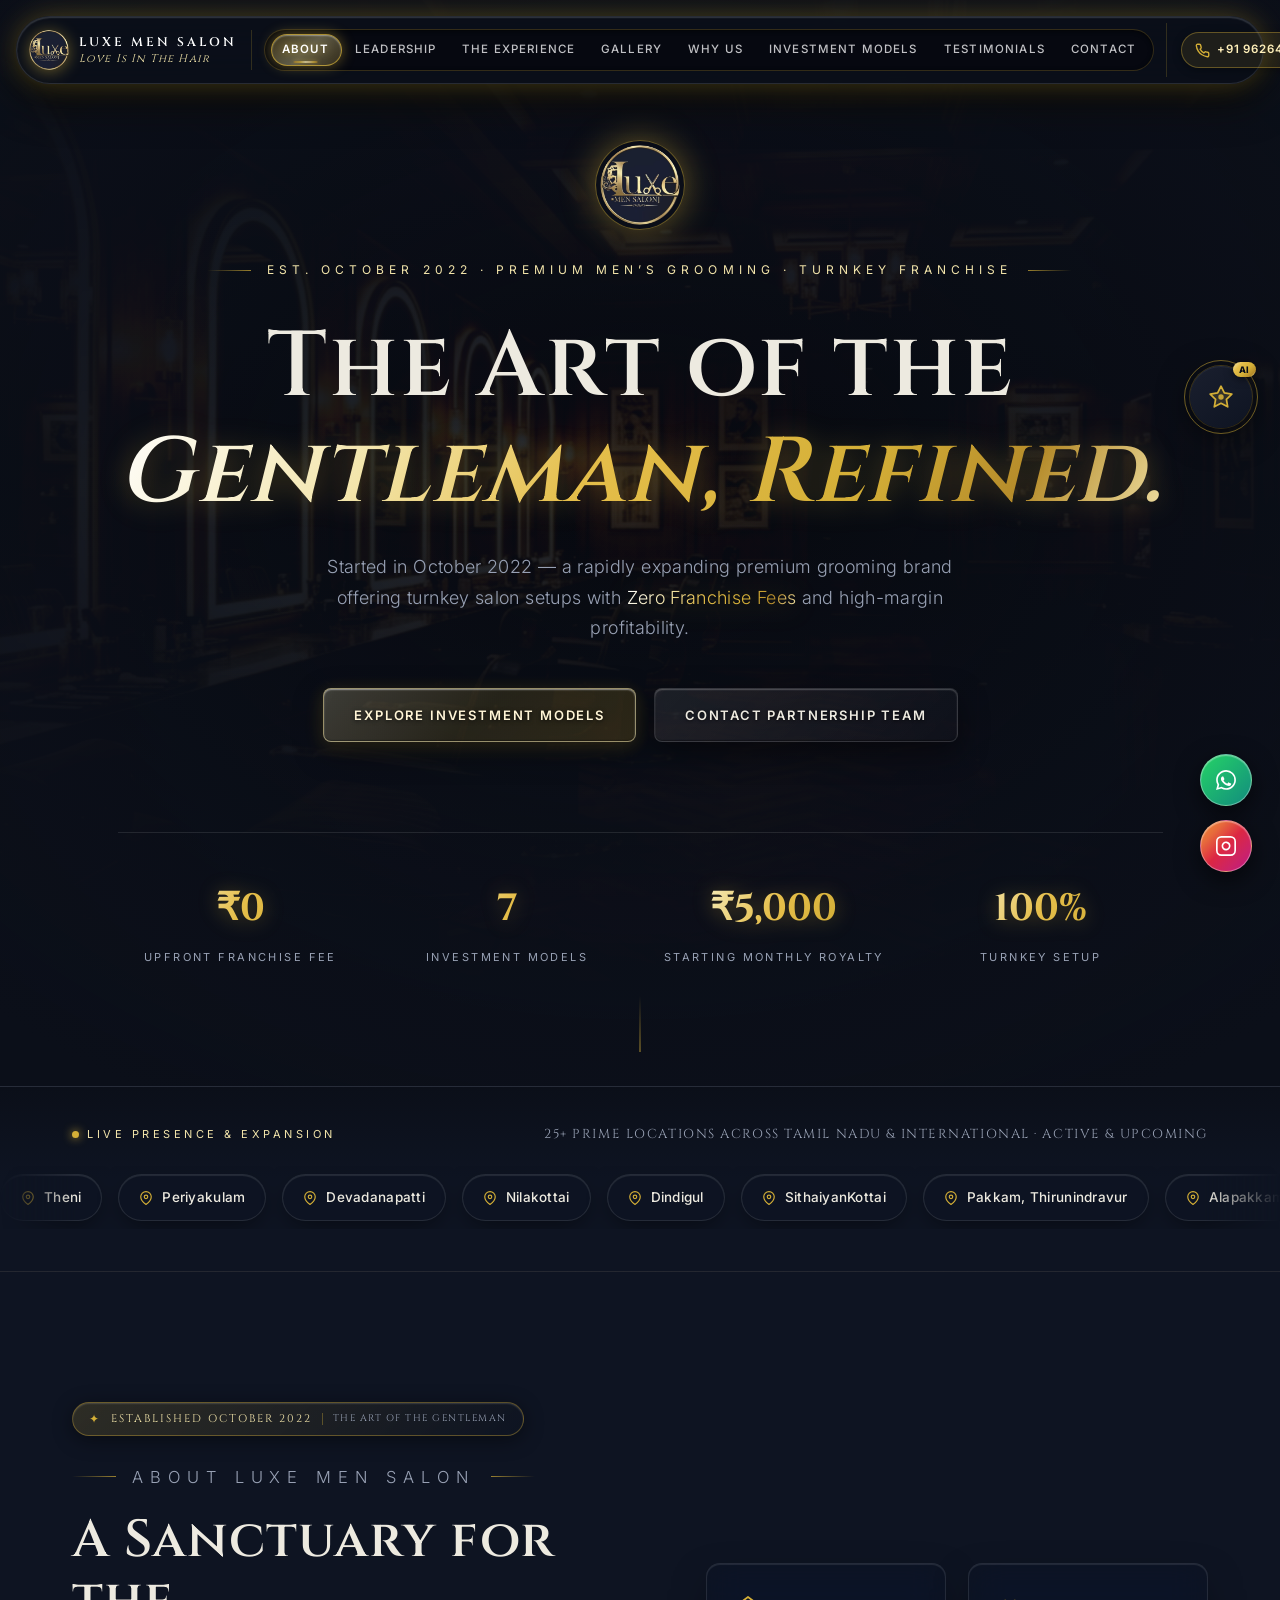
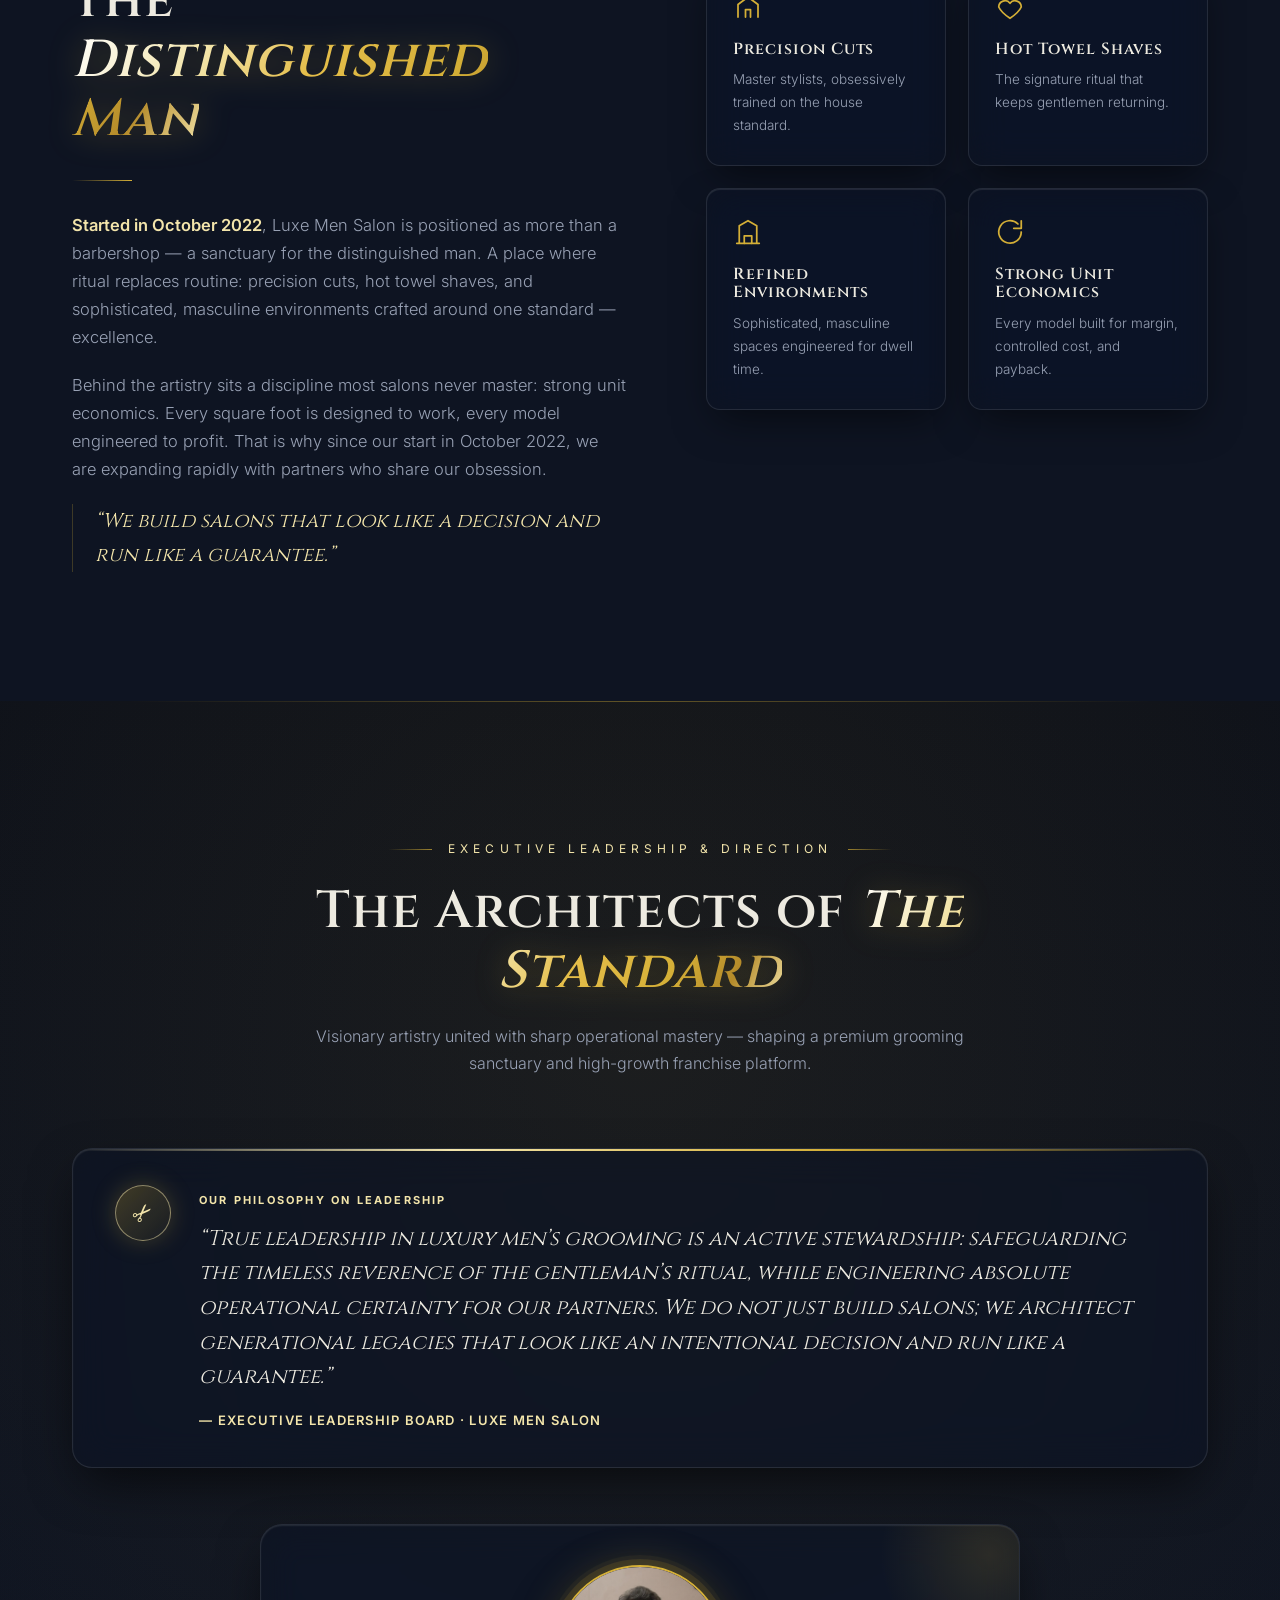
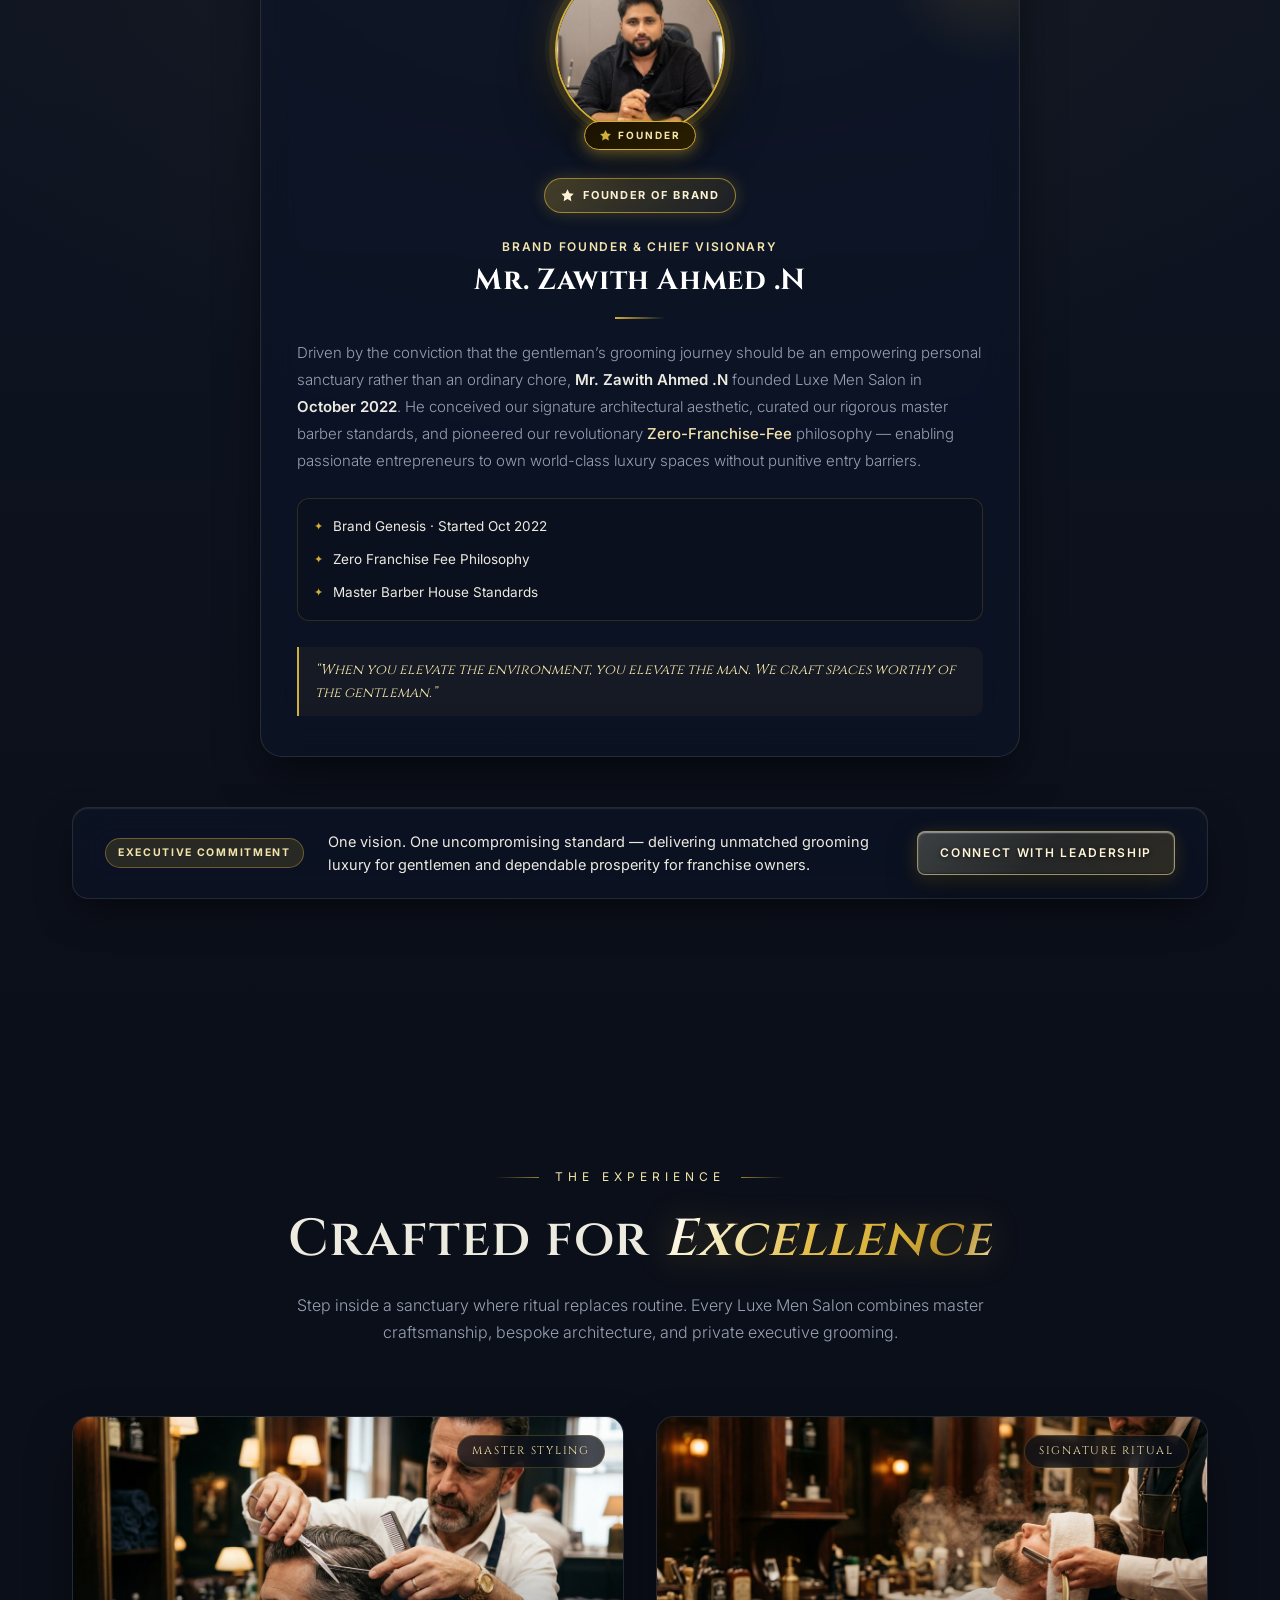
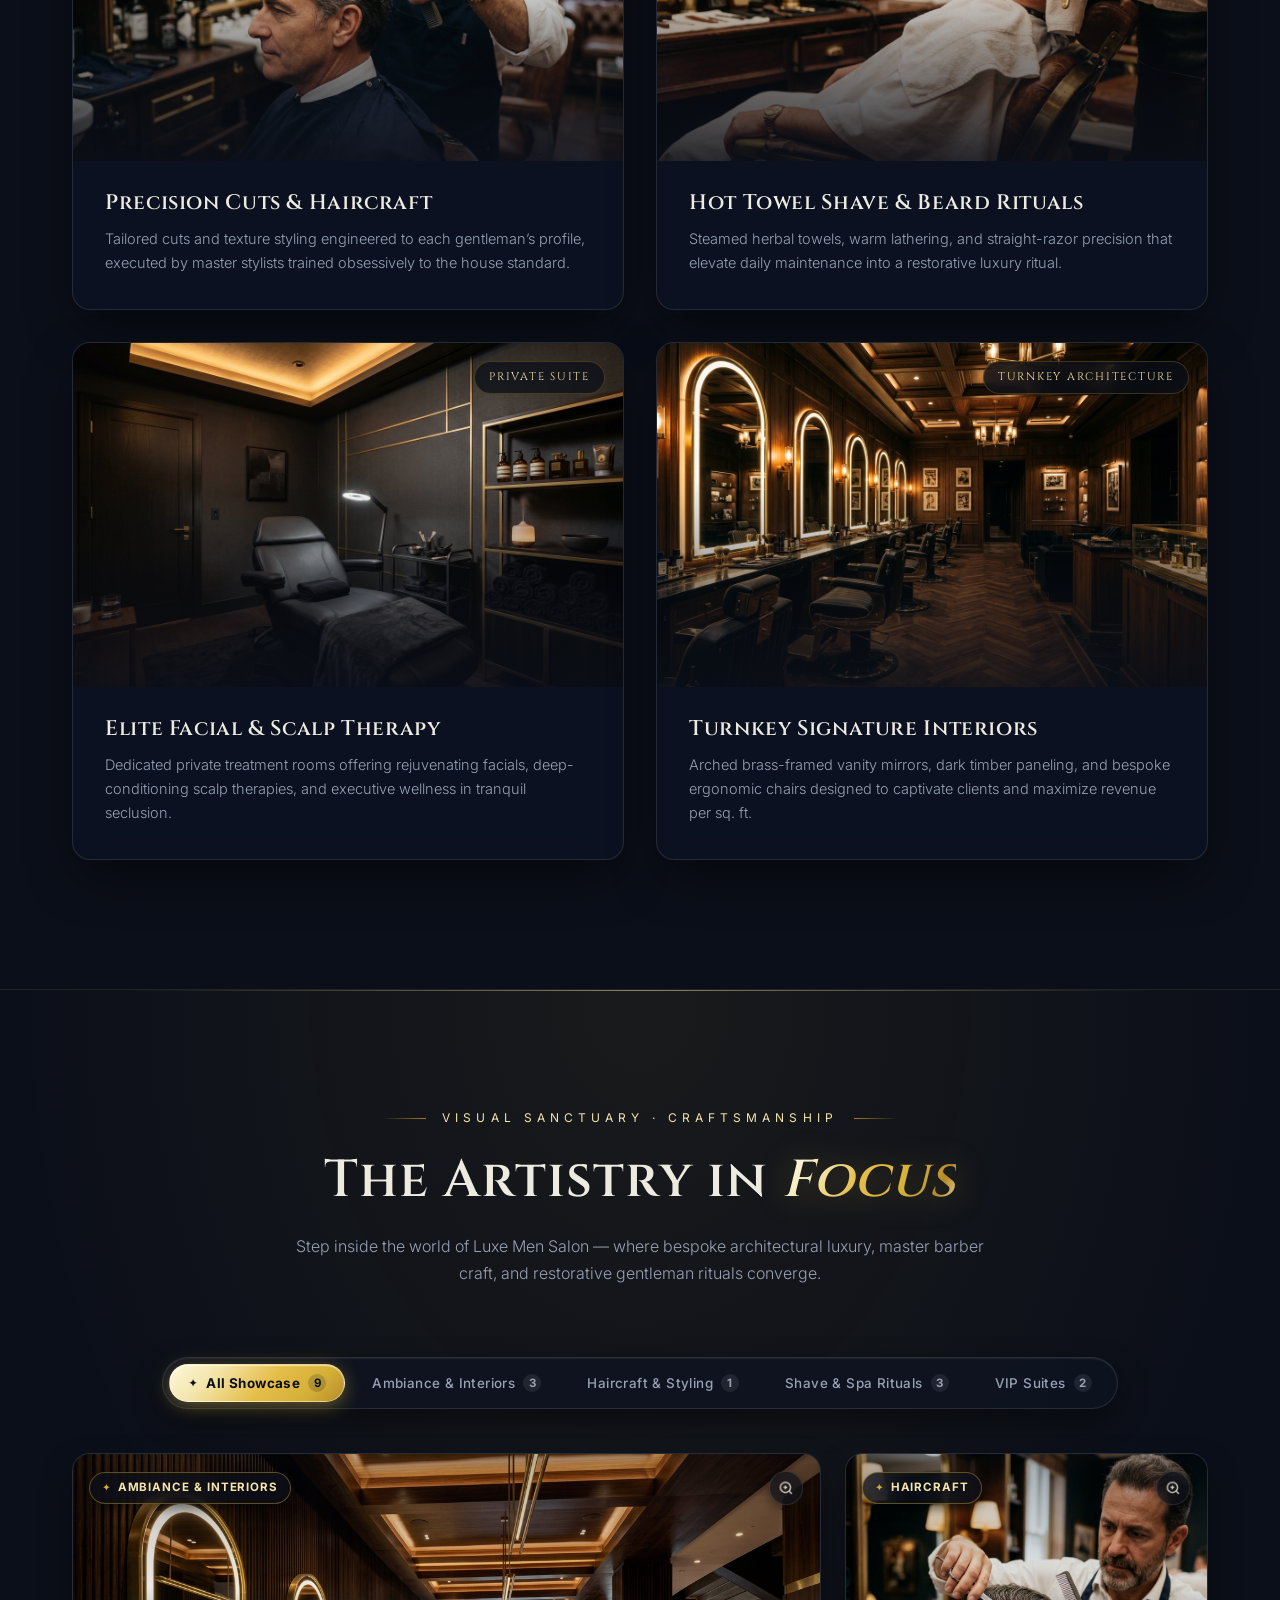
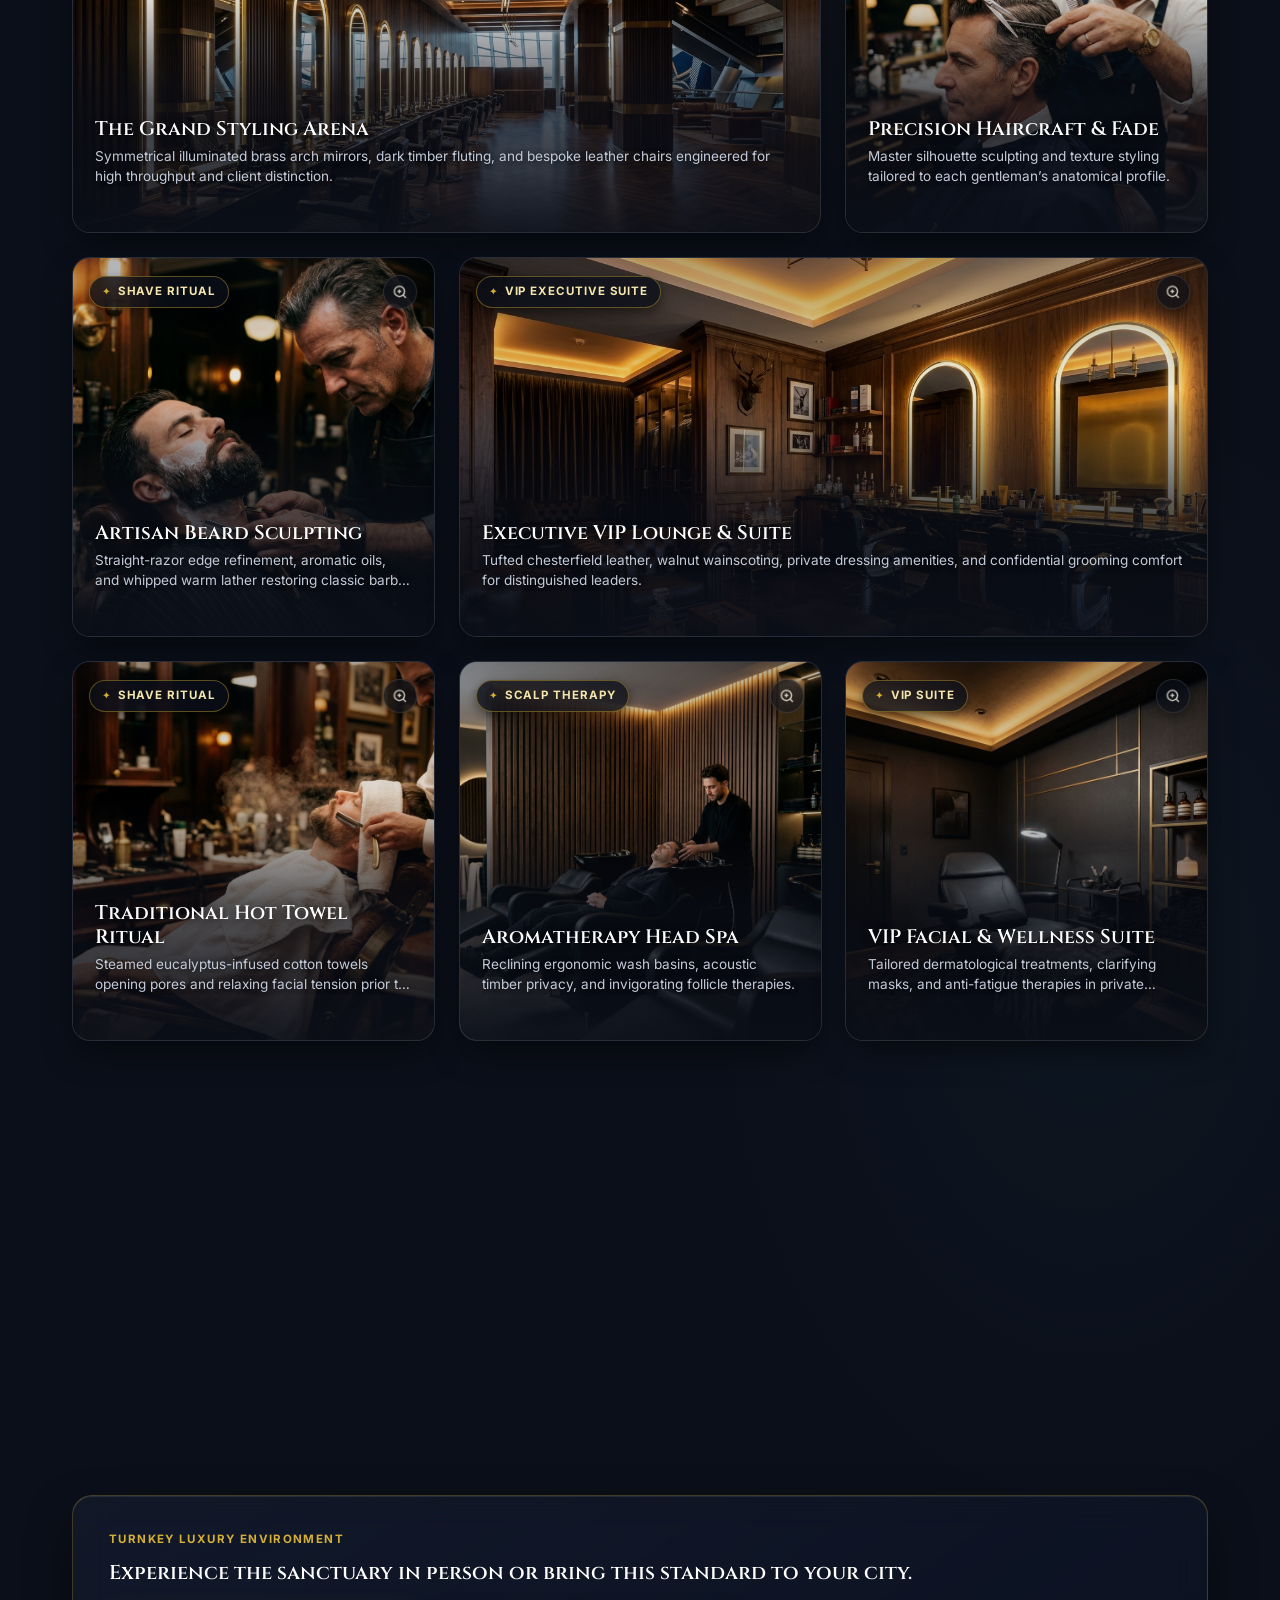
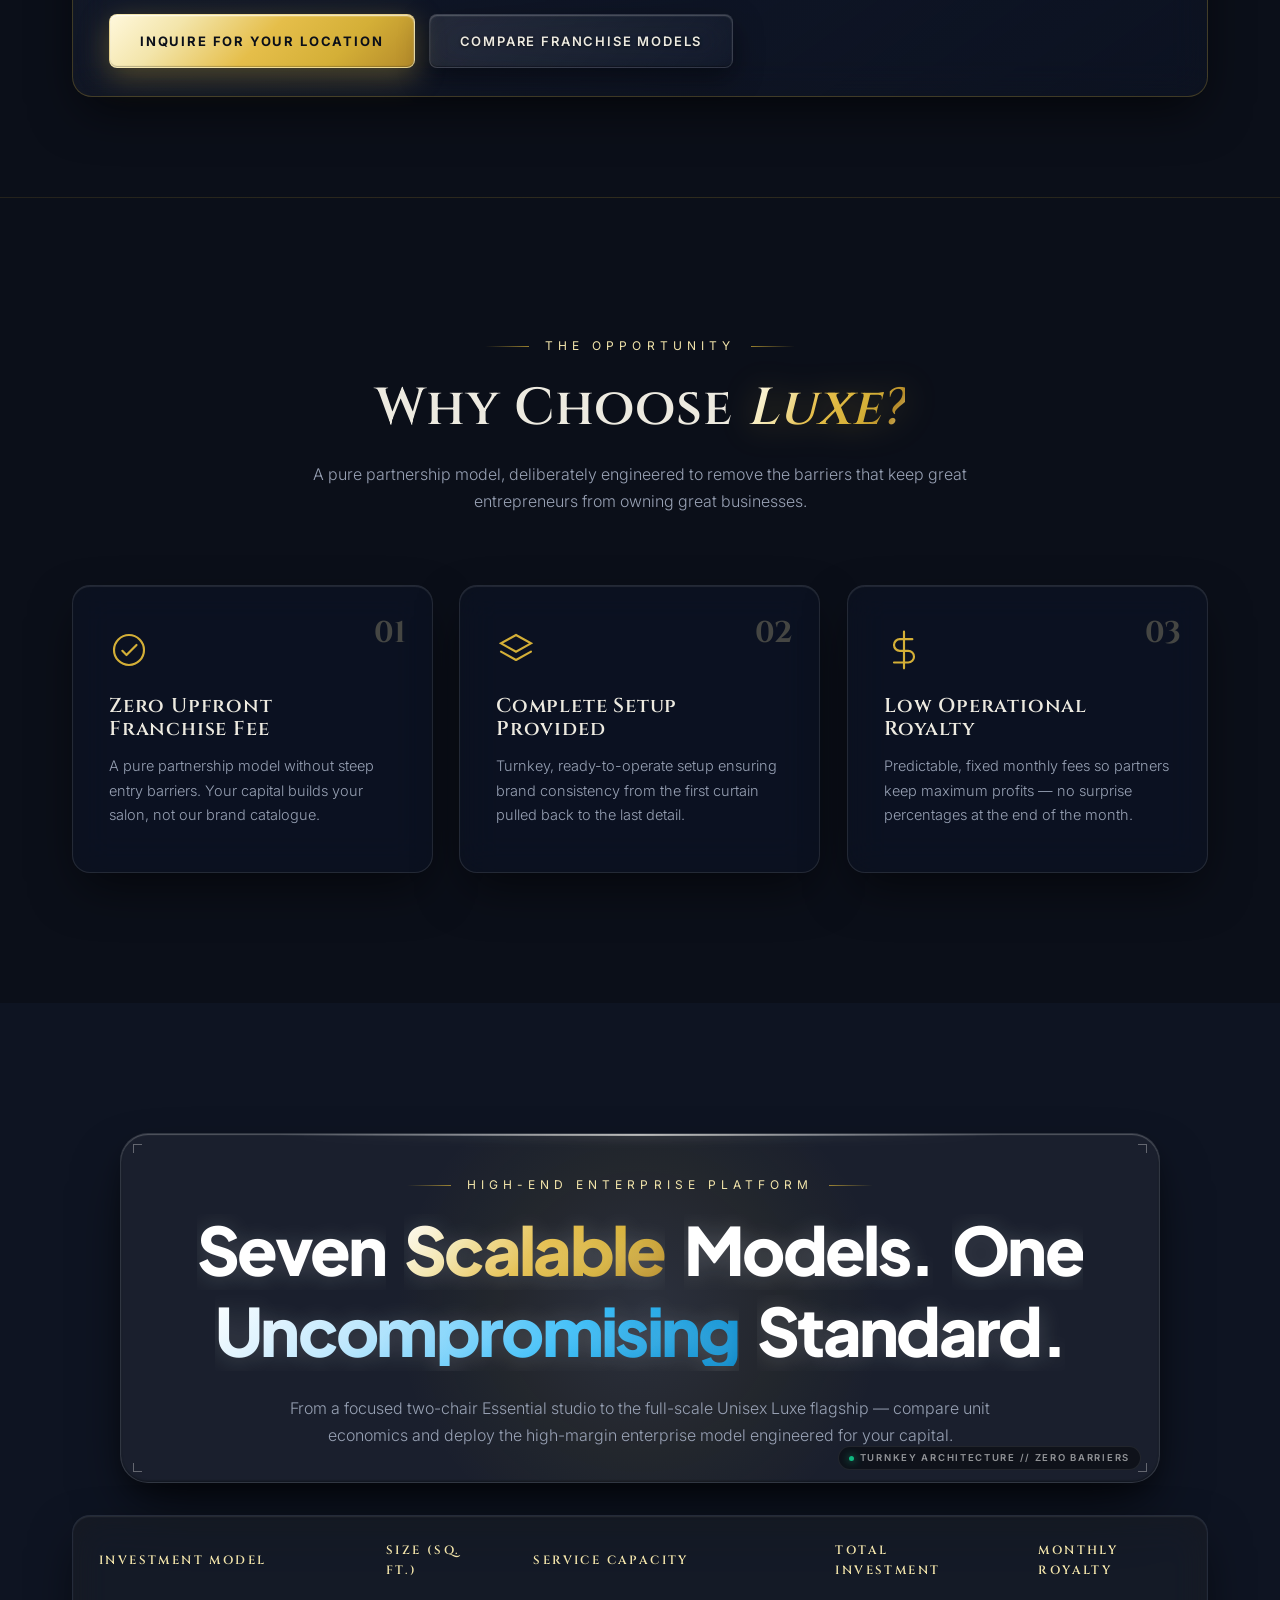
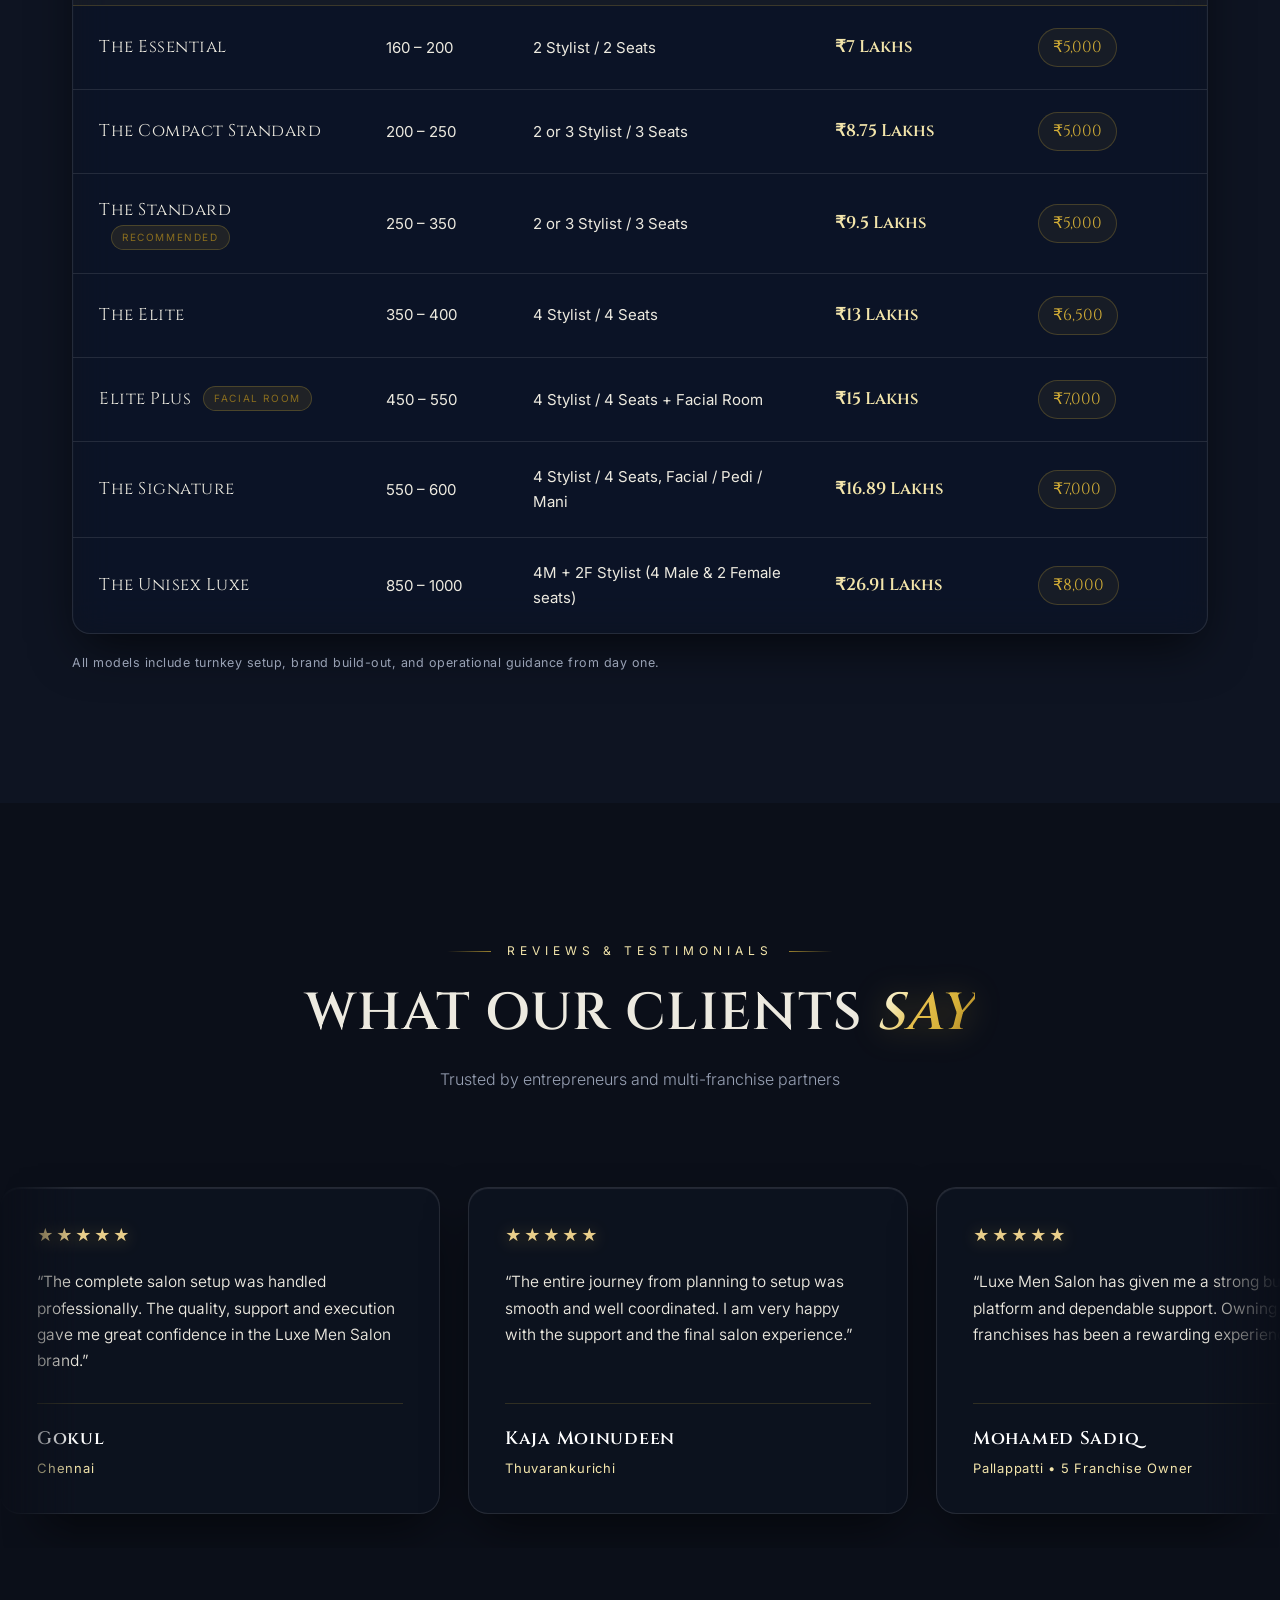
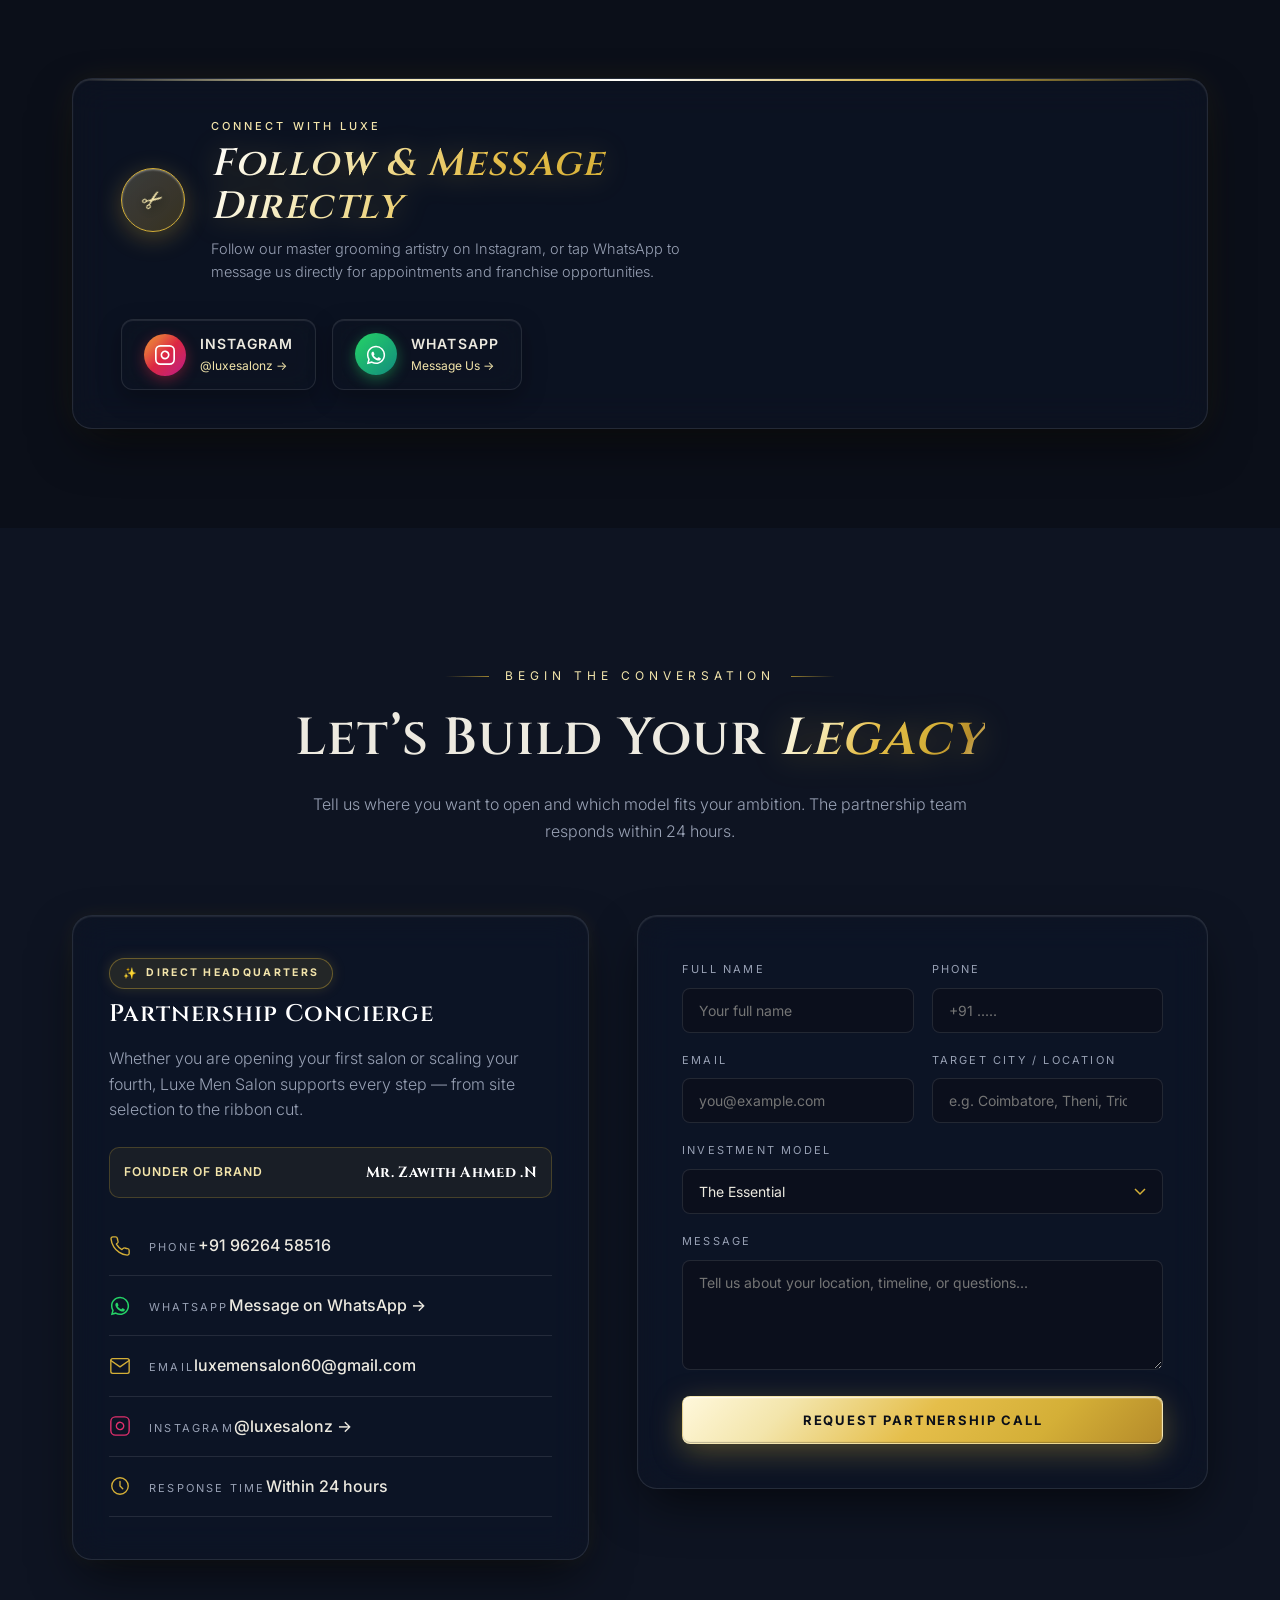
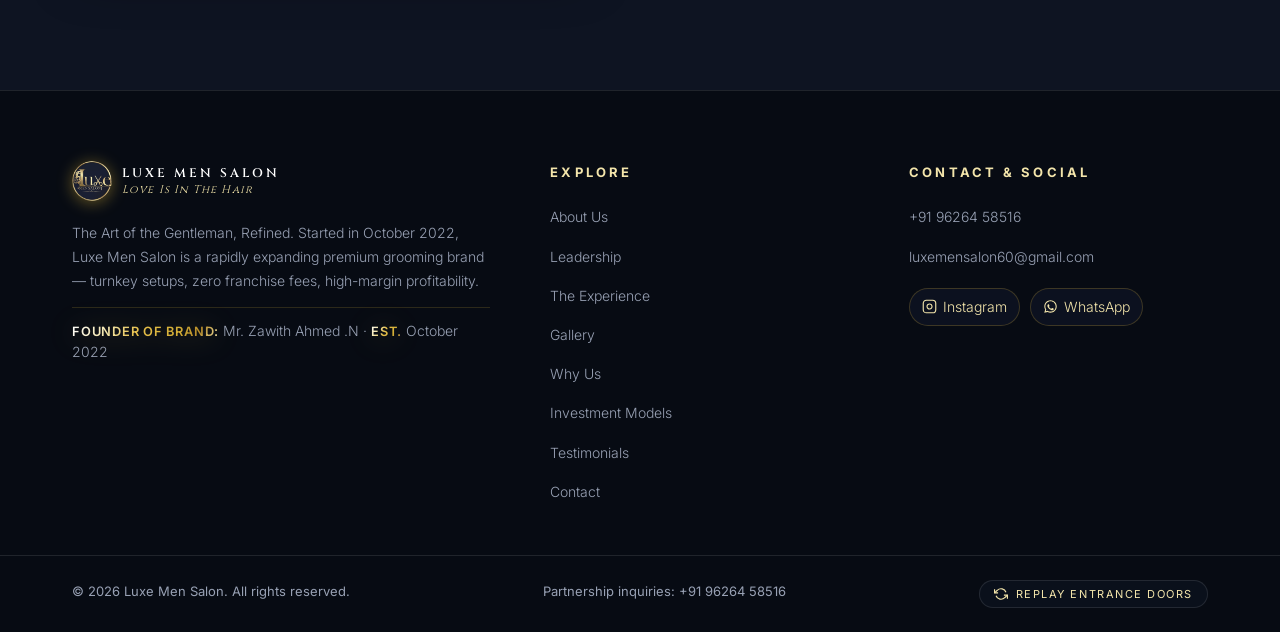
==== commit 97fdfb89: "feat: add frontend styles, gallery assets, and interactive JavaScript for Luxe Salon website" ====
--- a/index.html
+++ b/index.html
@@ -1,4 +1,4 @@
-﻿<!DOCTYPE html>
+<!DOCTYPE html>
 <html lang="en">
 <head>
   <meta charset="UTF-8" />
@@ -440,11 +440,11 @@
             <button type="button" class="gallery-filter-btn active" data-filter="all" role="tab" aria-selected="true">
               <span class="btn-filter-dot">✦</span>
               <span>All Showcase</span>
-              <span class="btn-filter-count">8</span>
+              <span class="btn-filter-count">9</span>
             </button>
             <button type="button" class="gallery-filter-btn" data-filter="interiors" role="tab" aria-selected="false">
               <span>Ambiance &amp; Interiors</span>
-              <span class="btn-filter-count">2</span>
+              <span class="btn-filter-count">3</span>
             </button>
             <button type="button" class="gallery-filter-btn" data-filter="haircraft" role="tab" aria-selected="false">
               <span>Haircraft &amp; Styling</span>
@@ -604,8 +604,8 @@
             </div>
           </article>
 
-          <!-- Item 8: Interiors -->
-          <article class="gallery-card reveal" data-category="interiors" data-index="7" tabindex="0" role="button" aria-label="View Turnkey Architecture & Salon Setup image in gallery">
+          <!-- Item 8: Interiors (Featured Wide) -->
+          <article class="gallery-card bento-wide reveal" data-category="interiors" data-index="7" tabindex="0" role="button" aria-label="View Turnkey Architecture & Salon Setup image in gallery">
             <div class="gallery-img-box">
               <img src="images/hero-salon.jpg" alt="Turnkey luxury salon architectural interior with gold accents" loading="lazy" />
               <div class="gallery-card-gradient"></div>
@@ -623,6 +623,40 @@
               <span class="gallery-expand-cue">Click to view full screen &rarr;</span>
             </div>
           </article>
+
+          <!-- Item 9: Manaparai Location Showcase (Instagram Reel) -->
+          <a href="https://www.instagram.com/reel/Dc71jSxzbx9/?stkn=M2tzYjF6a3JiNHoz" target="_blank" rel="noopener noreferrer" class="gallery-card gallery-reel-card reveal" data-category="interiors" data-external-link="https://www.instagram.com/reel/Dc71jSxzbx9/?stkn=M2tzYjF6a3JiNHoz" data-index="8" role="button" aria-label="Open Luxe Men Salon Manaparai branch launch reel on Instagram">
+            <div class="gallery-img-box">
+              <img src="images/gallery-manaparai.jpg" alt="Luxe Men Salon Manaparai branch storefront with celebratory balloons" loading="lazy" style="object-position: center 20%;" />
+              <div class="gallery-card-gradient"></div>
+              <div class="gallery-shimmer-glow"></div>
+              <div class="gallery-reel-badge-center">
+                <span class="reel-play-circle">
+                  <svg width="18" height="18" viewBox="0 0 24 24" fill="currentColor"><polygon points="5 3 19 12 5 21 5 3"></polygon></svg>
+                </span>
+                <span class="reel-play-text">Watch Reel</span>
+              </div>
+            </div>
+            <div class="gallery-card-top">
+              <span class="gallery-badge"><span class="badge-dot">✦</span> Manaparai</span>
+              <span class="gallery-zoom-btn gallery-instagram-btn" aria-label="Watch Reel on Instagram" tabindex="-1">
+                <svg width="18" height="18" viewBox="0 0 24 24" fill="none" stroke="currentColor" stroke-width="2" stroke-linecap="round" stroke-linejoin="round">
+                  <rect x="2" y="2" width="20" height="20" rx="5" ry="5"></rect>
+                  <path d="M16 11.37A4 4 0 1 1 12.63 8 4 4 0 0 1 16 11.37z"></path>
+                  <line x1="17.5" y1="6.5" x2="17.51" y2="6.5"></line>
+                </svg>
+              </span>
+            </div>
+            <div class="gallery-card-info">
+              <div class="gallery-loc-pill">
+                <svg width="12" height="12" viewBox="0 0 24 24" fill="none" stroke="currentColor" stroke-width="2.2"><path d="M21 10c0 7-9 13-9 13s-9-6-9-13a9 9 0 0 1 18 0z"></path><circle cx="12" cy="10" r="3"></circle></svg>
+                <span>Branch Location</span>
+              </div>
+              <h3 class="gallery-card-title">Manaparai</h3>
+              <p class="gallery-card-desc">Grand storefront launch of Luxe Men Salon at Manaparai. Tap to watch the official launch reel on Instagram.</p>
+              <span class="gallery-expand-cue">Watch on Instagram &rarr;</span>
+            </div>
+          </a>
 
         </div>
 
@@ -1182,10 +1216,10 @@
       </div>
       <div class="luxe-chat-messages" id="luxeChatMessages" aria-live="polite"></div>
       <div class="luxe-chat-quick-replies" id="luxeChatQuickReplies">
-        <button class="luxe-qr-btn" data-msg="Tell me about investment models">Investment Models</button>
-        <button class="luxe-qr-btn" data-msg="What are the franchise fees?">Franchise Fees</button>
-        <button class="luxe-qr-btn" data-msg="How do I get started?">Get Started</button>
-        <button class="luxe-qr-btn" data-msg="How many locations do you have?">Locations</button>
+        <button class="luxe-qr-btn" data-msg="Book an appointment">Book Appointment</button>
+        <button class="luxe-qr-btn" data-msg="Tell me about your services">Our Services</button>
+        <button class="luxe-qr-btn" data-msg="Tell me about beard grooming">Beard Grooming</button>
+        <button class="luxe-qr-btn" data-msg="Tell me about franchise investment">Franchise Info</button>
       </div>
       <div class="luxe-chat-input-bar">
         <input type="text" id="luxeChatInput" class="luxe-chat-input" placeholder="Ask anything about Luxe Men Salon..." autocomplete="off" aria-label="Chat message input" maxlength="300" />
--- a/css/styles.css
+++ b/css/styles.css
@@ -3292,6 +3292,131 @@
   transform: translateY(0);
 }
 
+/* Anchor Gallery Card & Instagram Reel Enhancements */
+a.gallery-card {
+  text-decoration: none;
+  color: inherit;
+  display: block;
+  cursor: pointer;
+}
+
+.gallery-reel-card {
+  border-color: rgba(225, 48, 108, 0.25);
+}
+
+.gallery-reel-card:hover {
+  border-color: rgba(225, 48, 108, 0.7);
+  box-shadow: 0 24px 50px -10px rgba(0, 0, 0, 0.85),
+              0 0 32px rgba(225, 48, 108, 0.3),
+              0 0 18px rgba(212, 175, 55, 0.25),
+              inset 0 1px 2px rgba(255, 255, 255, 0.25);
+}
+
+.gallery-loc-pill {
+  display: inline-flex;
+  align-items: center;
+  gap: 5px;
+  font-size: 0.72rem;
+  font-weight: 700;
+  text-transform: uppercase;
+  letter-spacing: 0.08em;
+  color: #F3E5AB;
+  margin-bottom: 6px;
+  background: rgba(212, 175, 55, 0.18);
+  border: 1px solid rgba(212, 175, 55, 0.4);
+  padding: 3px 10px;
+  border-radius: 9999px;
+  -webkit-backdrop-filter: blur(8px);
+  backdrop-filter: blur(8px);
+}
+
+.gallery-loc-pill svg {
+  color: var(--gold);
+}
+
+.gallery-instagram-btn {
+  background: rgba(11, 15, 25, 0.82) !important;
+  border: 1px solid rgba(225, 48, 108, 0.4) !important;
+  color: #EDEAE0 !important;
+}
+
+.gallery-reel-card:hover .gallery-instagram-btn {
+  background: linear-gradient(45deg, #f09433 0%, #e6683c 25%, #dc2743 50%, #cc2366 75%, #bc1888 100%) !important;
+  border-color: rgba(255, 255, 255, 0.6) !important;
+  color: #FFFFFF !important;
+  box-shadow: 0 0 20px rgba(225, 48, 108, 0.65) !important;
+  transform: scale(1.1) rotate(5deg) !important;
+}
+
+.gallery-reel-badge-center {
+  position: absolute;
+  top: 45%;
+  left: 50%;
+  transform: translate(-50%, -50%);
+  display: flex;
+  align-items: center;
+  gap: 9px;
+  padding: 9px 18px;
+  background: rgba(11, 15, 25, 0.85);
+  border: 1px solid rgba(212, 175, 55, 0.45);
+  border-radius: 9999px;
+  -webkit-backdrop-filter: blur(12px);
+  backdrop-filter: blur(12px);
+  box-shadow: 0 10px 28px rgba(0, 0, 0, 0.65), 0 0 18px rgba(212, 175, 55, 0.2);
+  z-index: 2;
+  transition: all 0.4s cubic-bezier(0.2, 0.8, 0.2, 1);
+  pointer-events: none;
+}
+
+.gallery-reel-card:hover .gallery-reel-badge-center {
+  background: linear-gradient(135deg, rgba(225, 48, 108, 0.92) 0%, rgba(131, 58, 180, 0.92) 100%);
+  border-color: rgba(255, 255, 255, 0.7);
+  box-shadow: 0 14px 32px rgba(225, 48, 108, 0.55), 0 0 24px rgba(212, 175, 55, 0.35);
+  transform: translate(-50%, -50%) scale(1.08);
+}
+
+.reel-play-circle {
+  display: flex;
+  align-items: center;
+  justify-content: center;
+  width: 28px;
+  height: 28px;
+  border-radius: 50%;
+  background: var(--gold);
+  color: #0b0f19;
+  transition: background 0.3s ease, color 0.3s ease;
+}
+
+.gallery-reel-card:hover .reel-play-circle {
+  background: #FFFFFF;
+  color: #dc2743;
+}
+
+.reel-play-text {
+  font-family: var(--font-body);
+  font-size: 0.76rem;
+  font-weight: 700;
+  letter-spacing: 0.08em;
+  text-transform: uppercase;
+  color: #F3E5AB;
+  transition: color 0.3s ease;
+}
+
+.gallery-reel-card:hover .reel-play-text {
+  color: #FFFFFF;
+}
+
+.gallery-reel-card .gallery-expand-cue {
+  display: inline-flex;
+  align-items: center;
+  gap: 6px;
+  color: var(--gold-light);
+}
+
+.gallery-reel-card:hover .gallery-expand-cue {
+  color: #F3E5AB;
+}
+
 /* Gallery Filtering State Classes */
 .gallery-card.hidden {
   display: none !important;
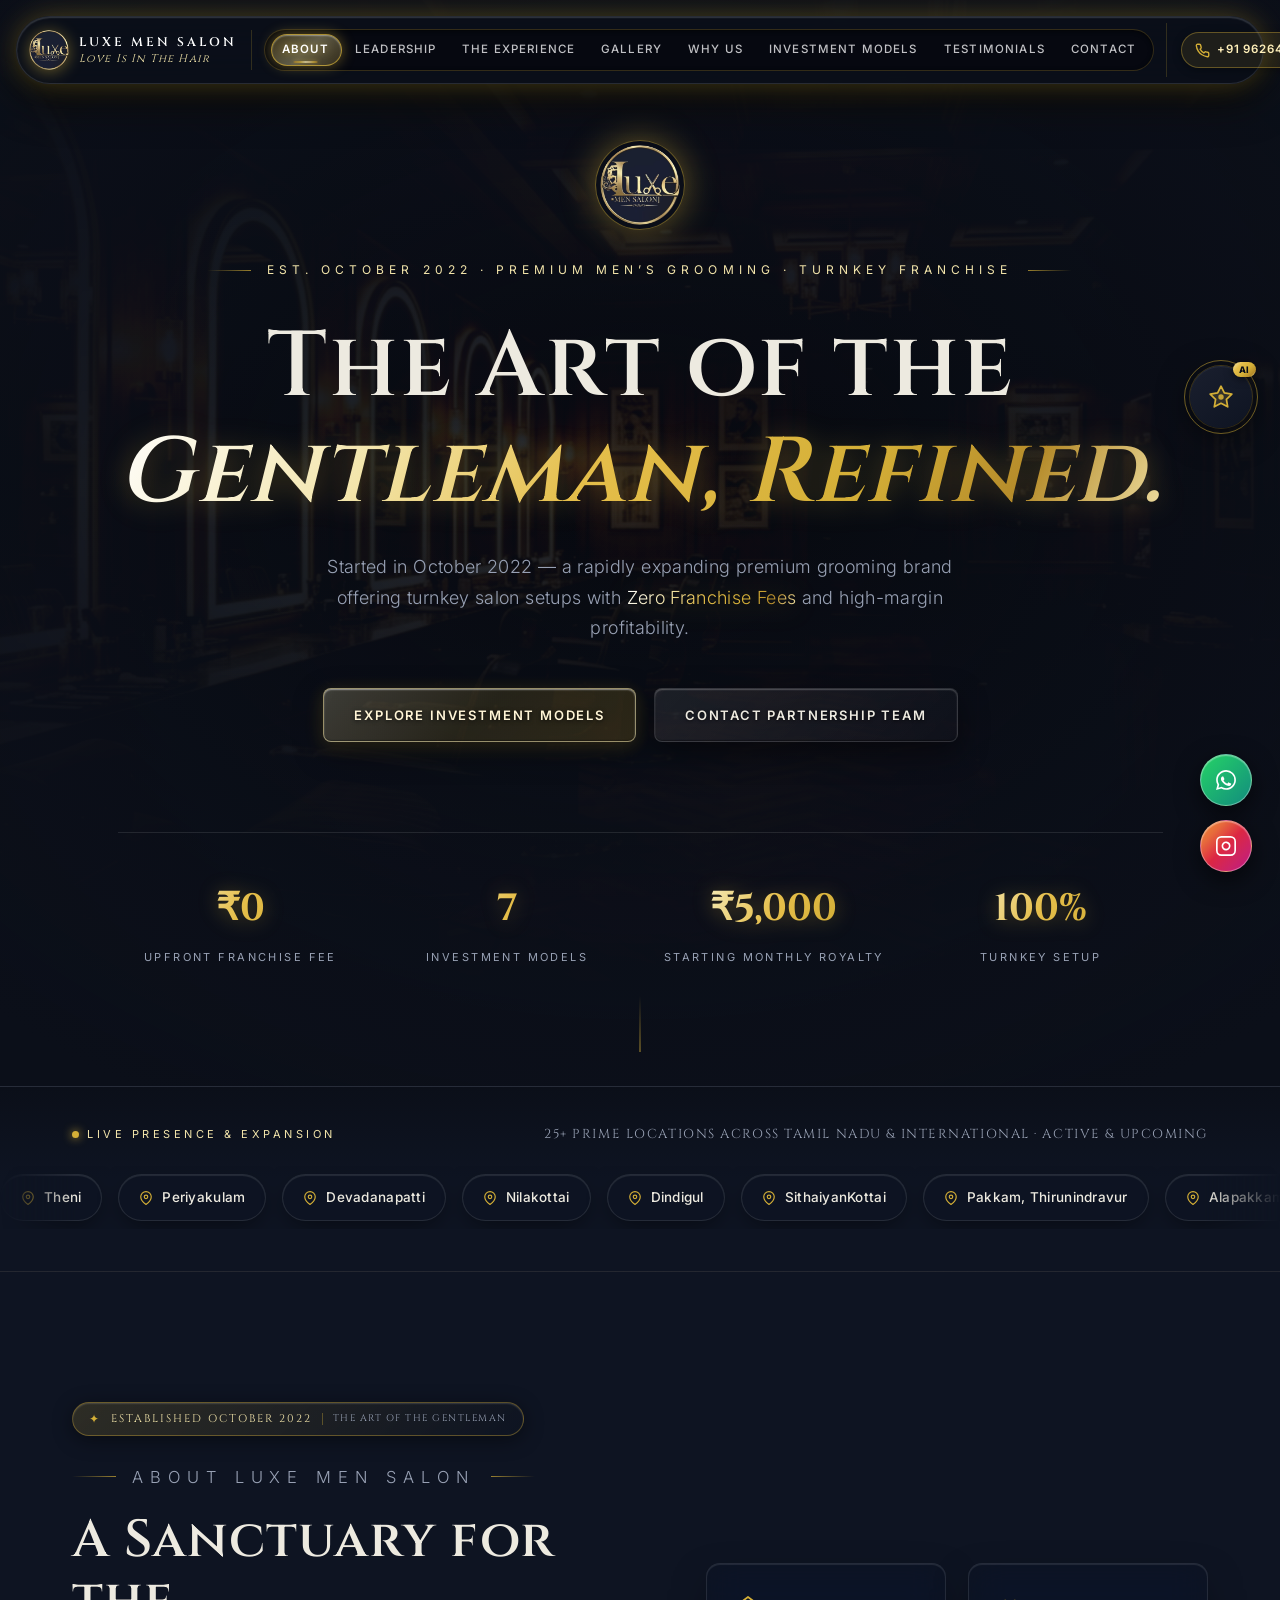
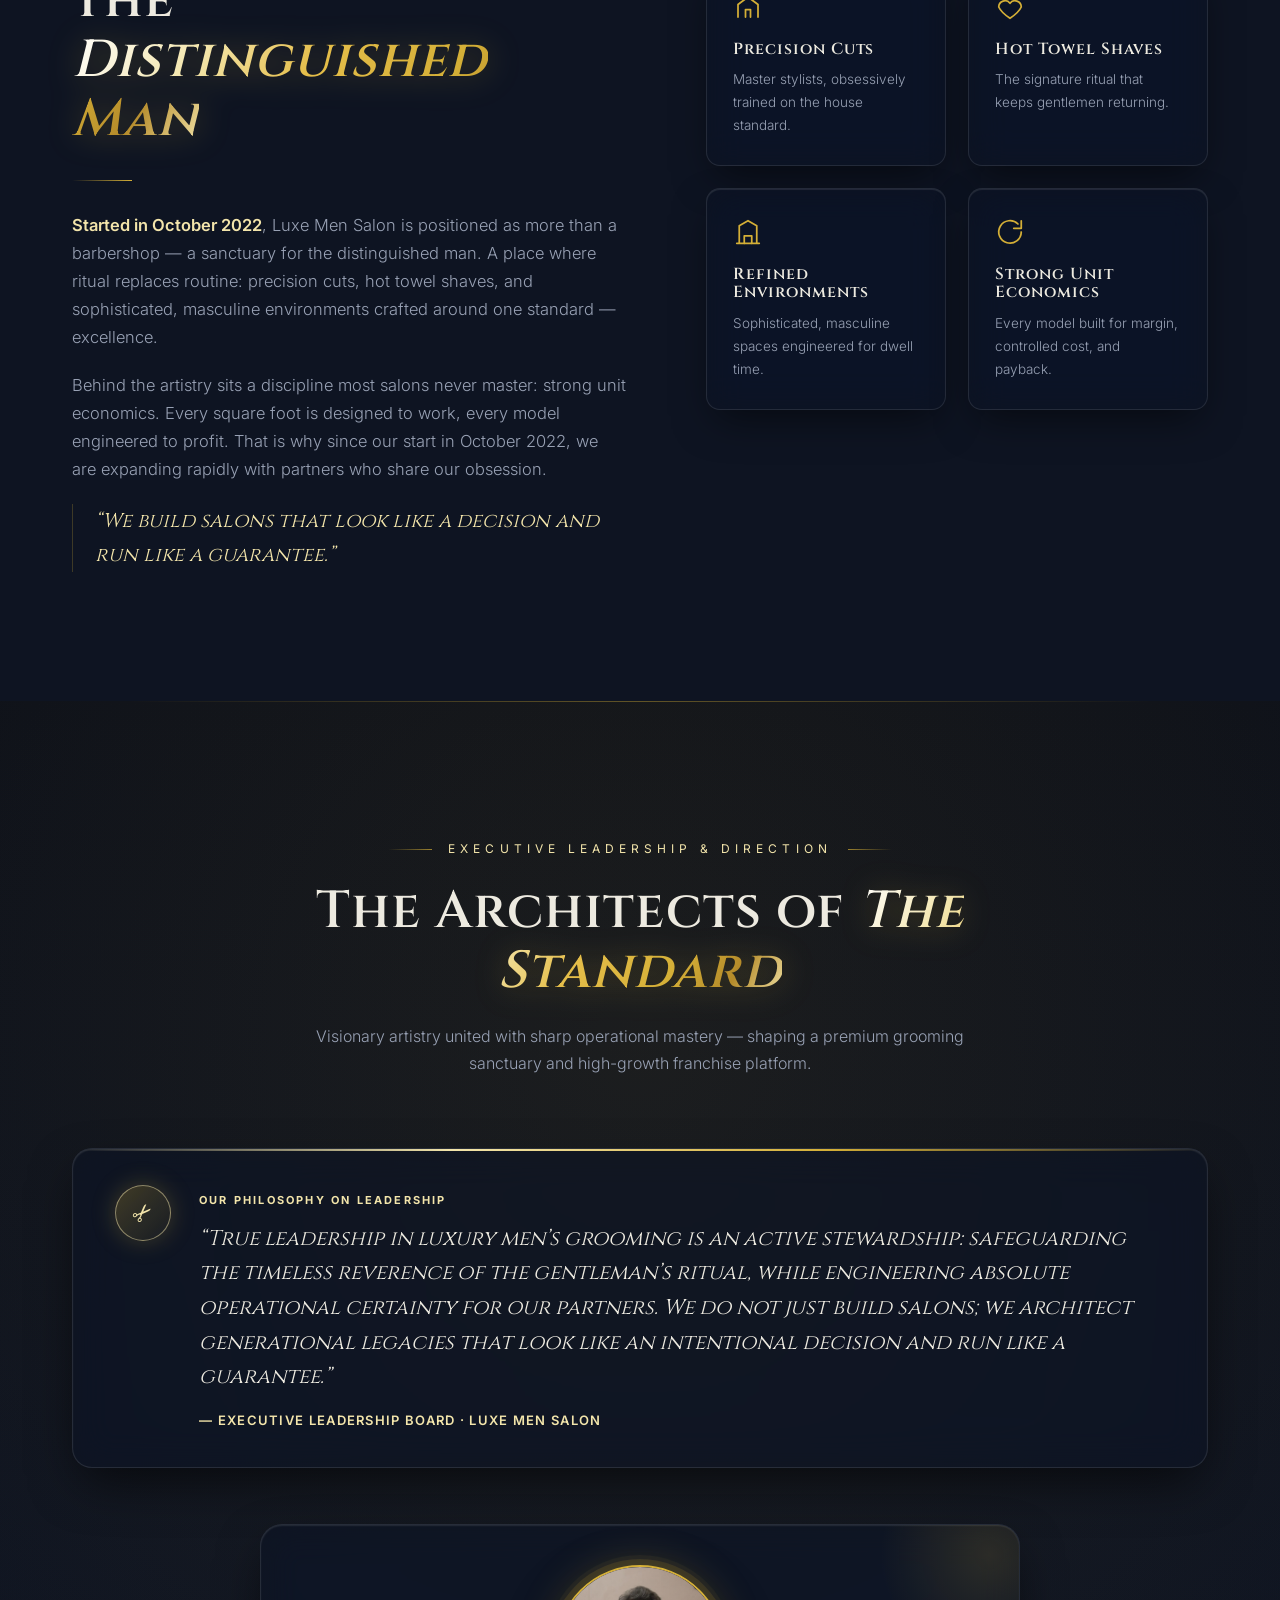
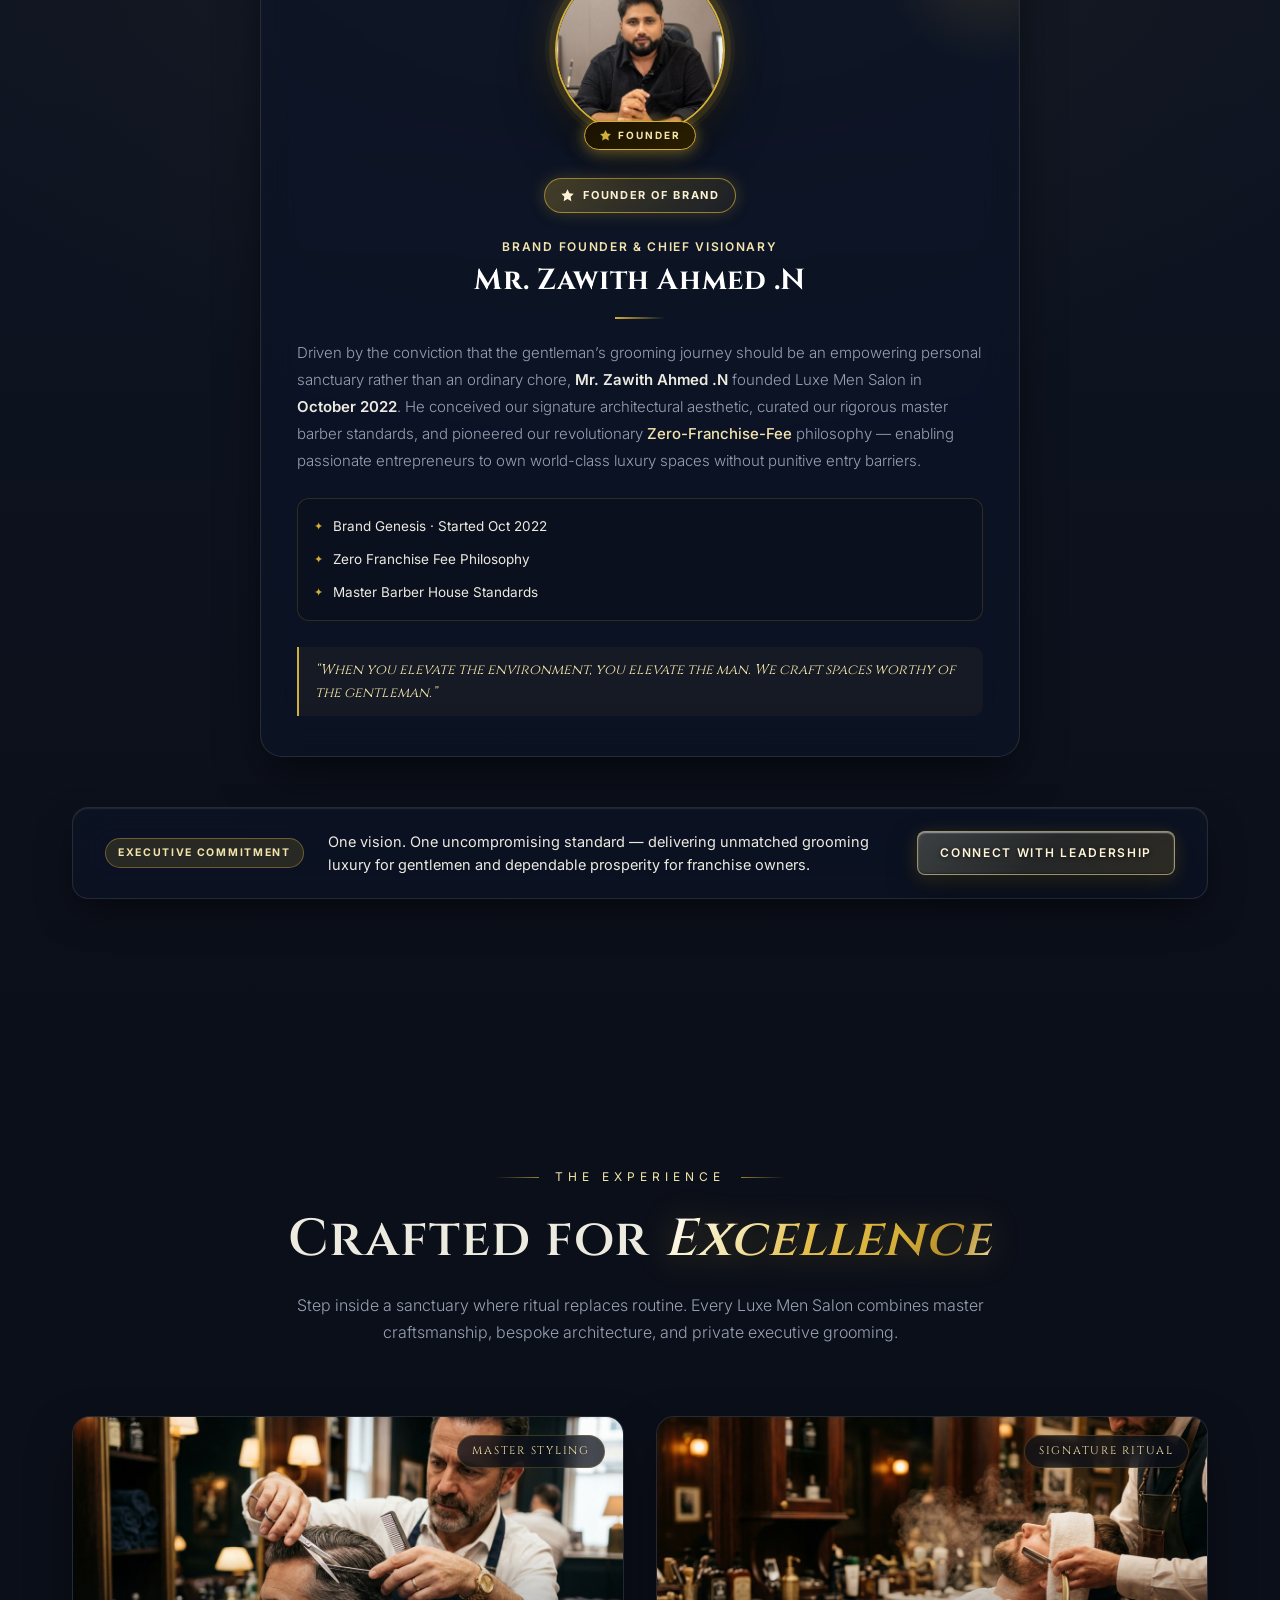
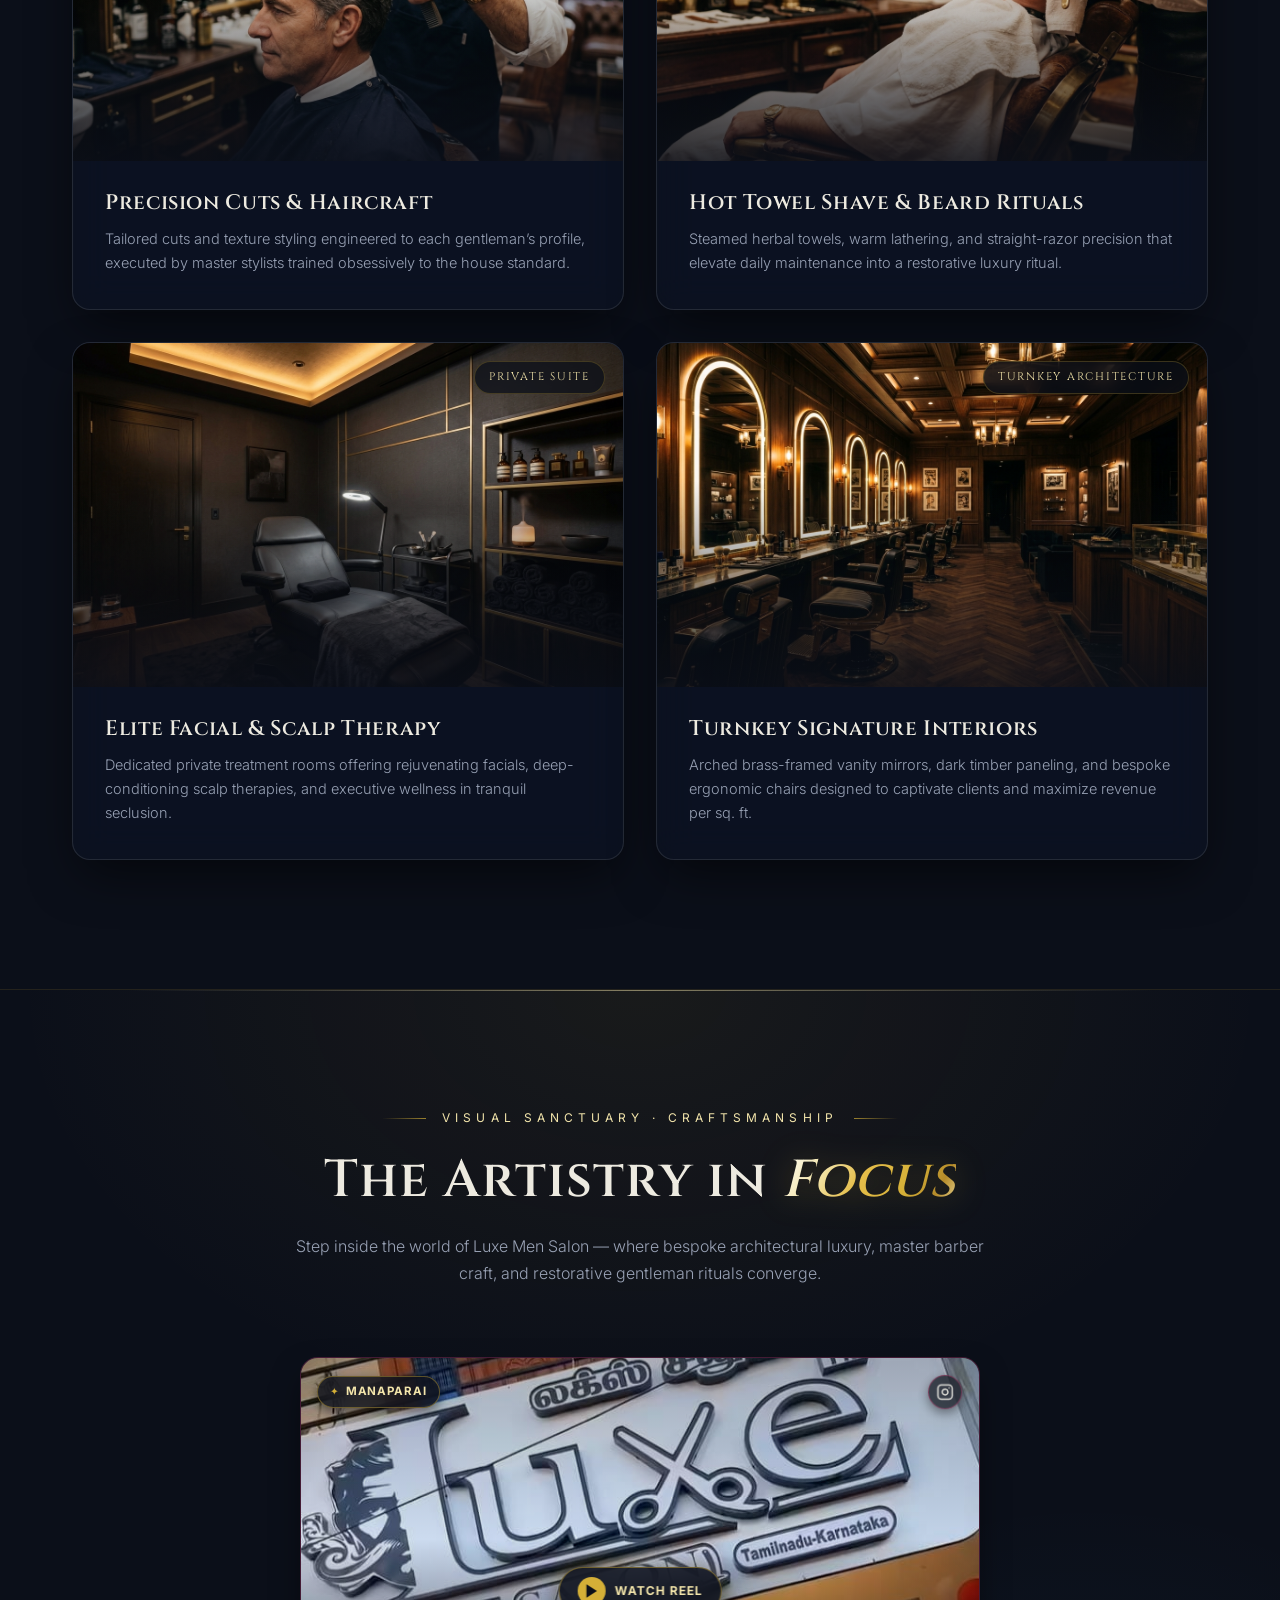
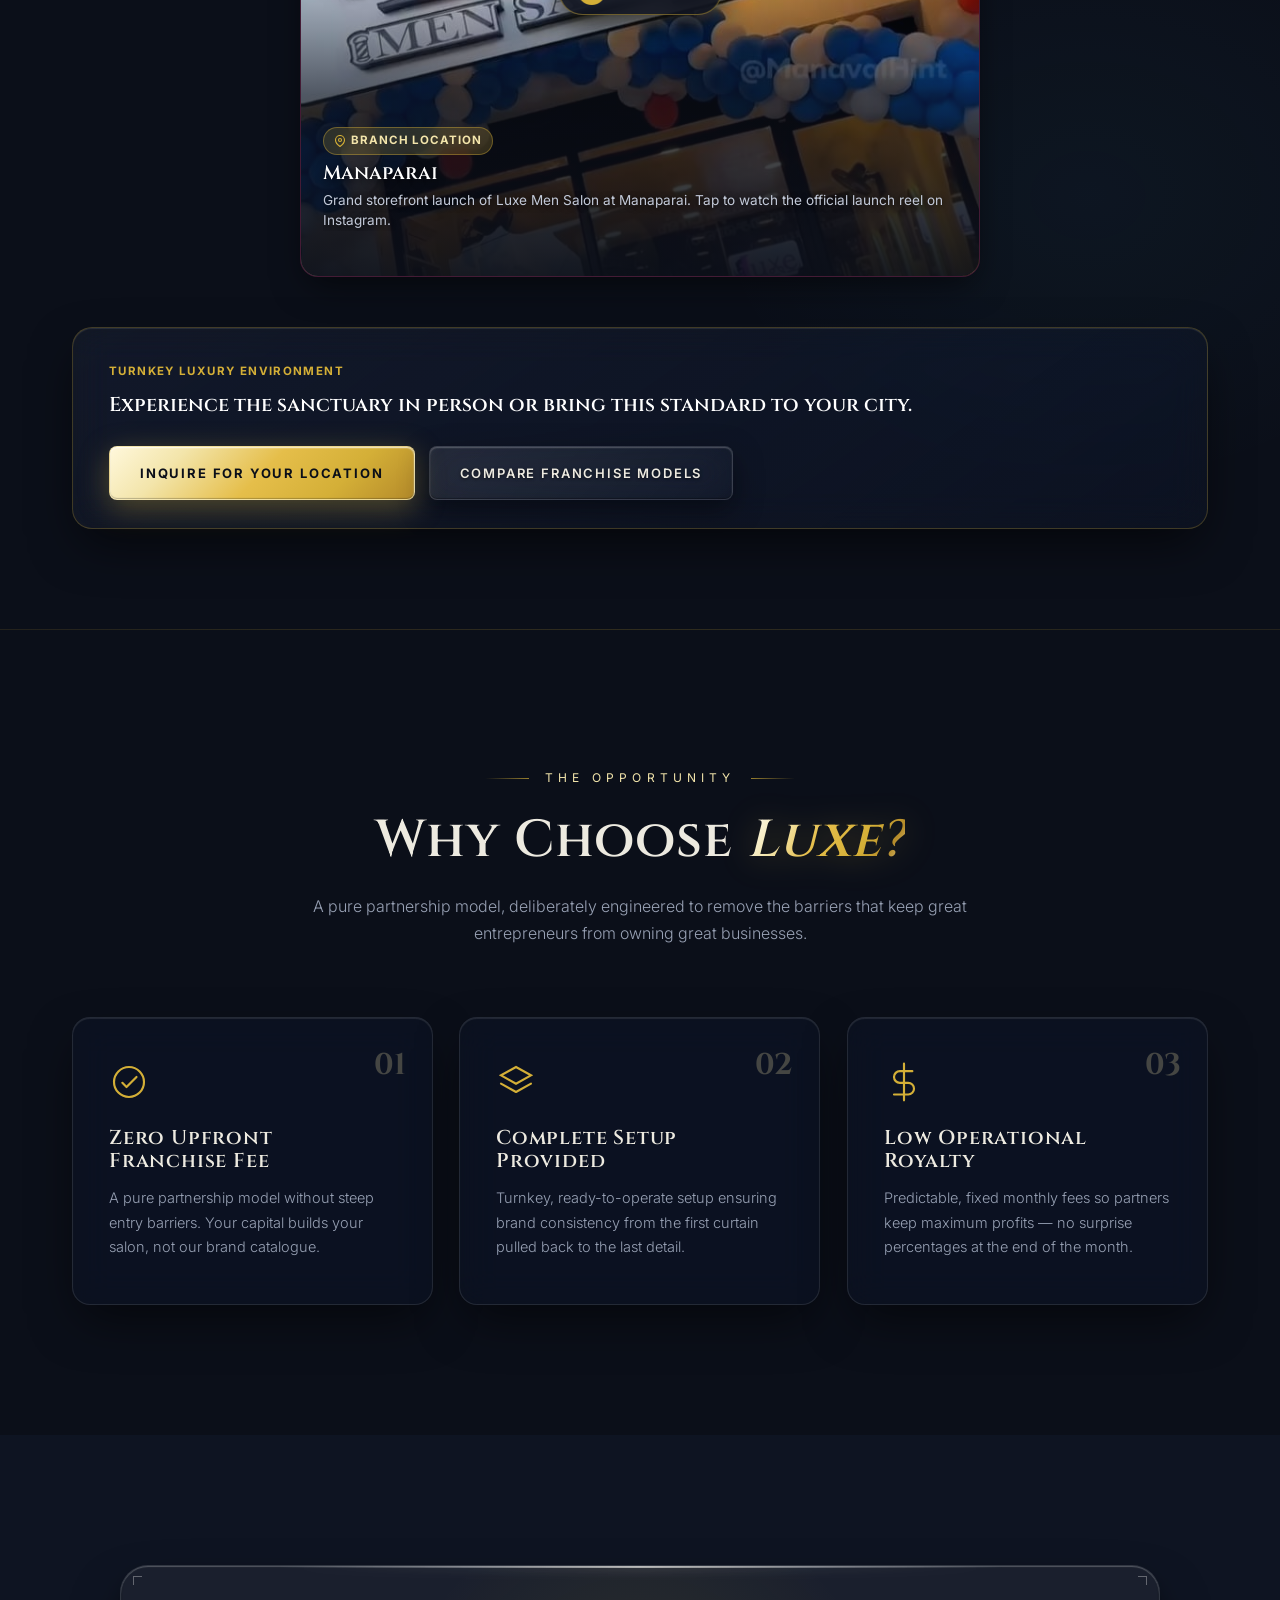
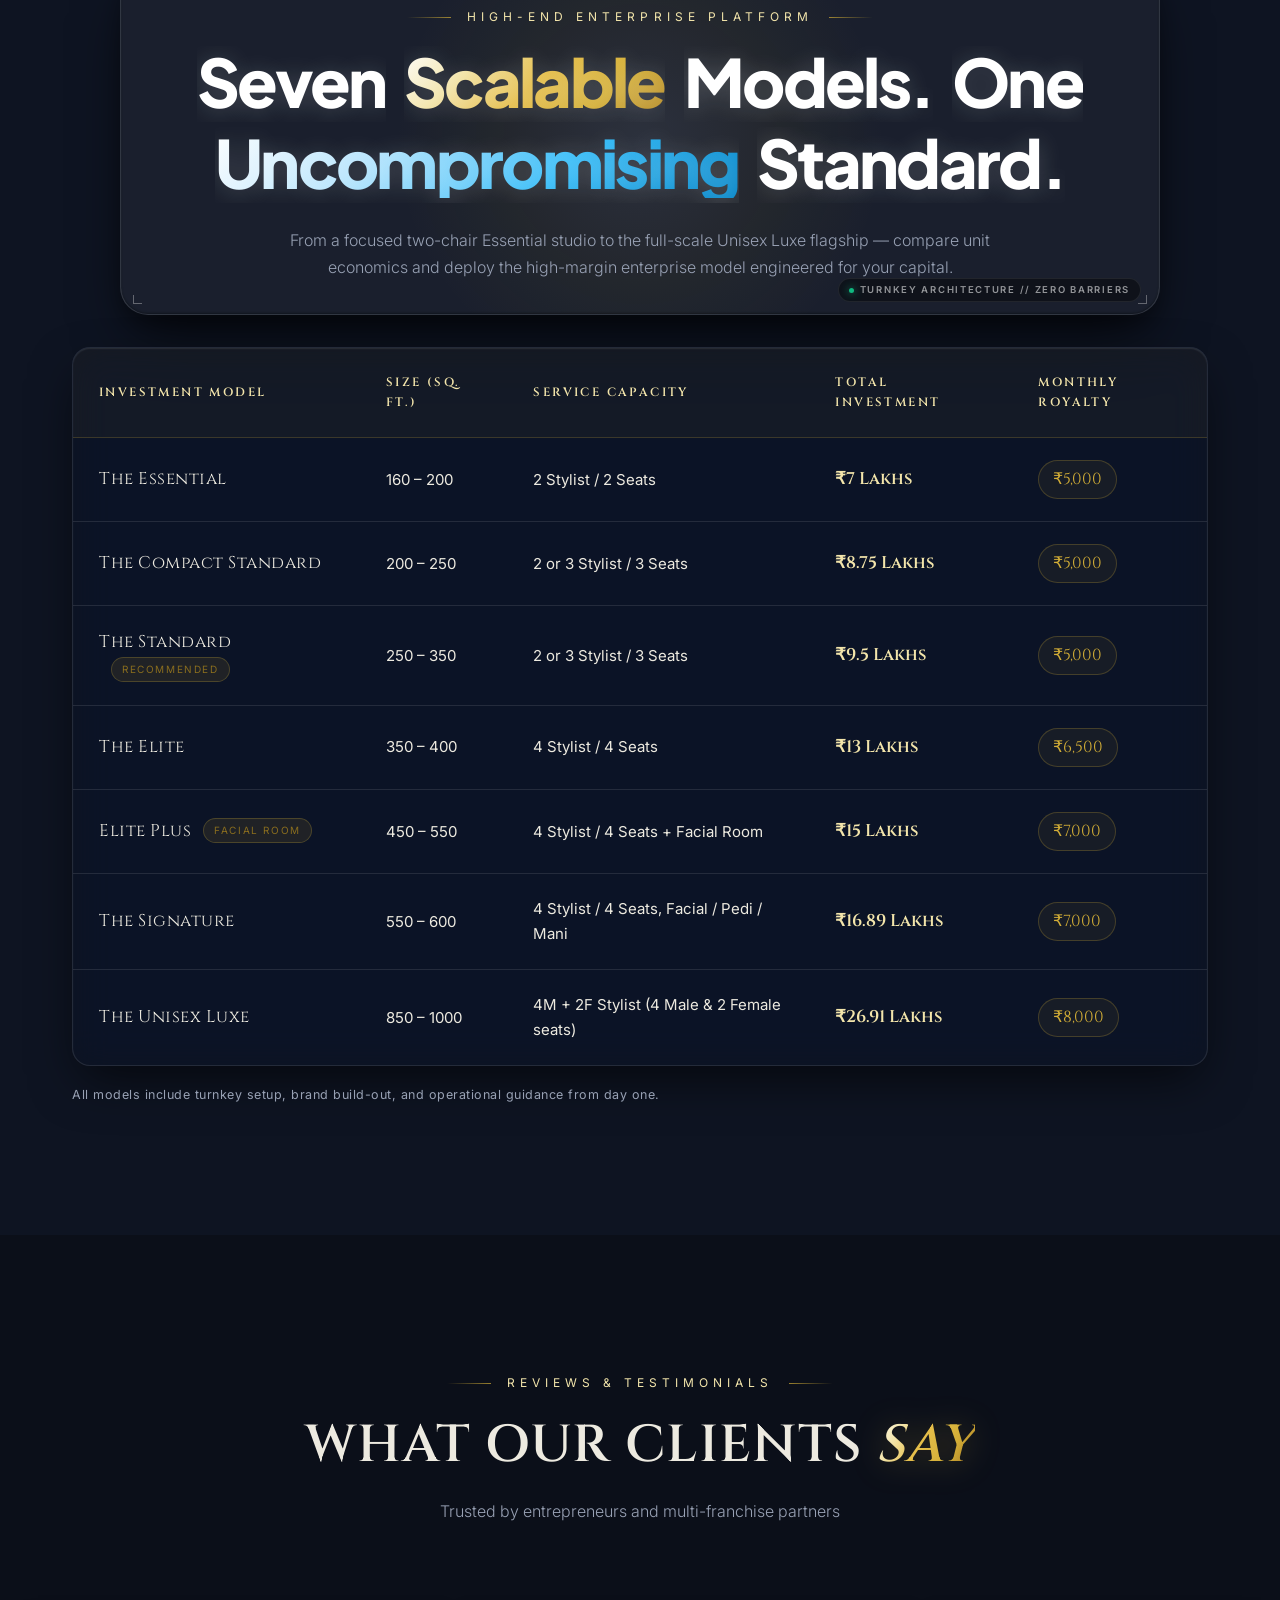
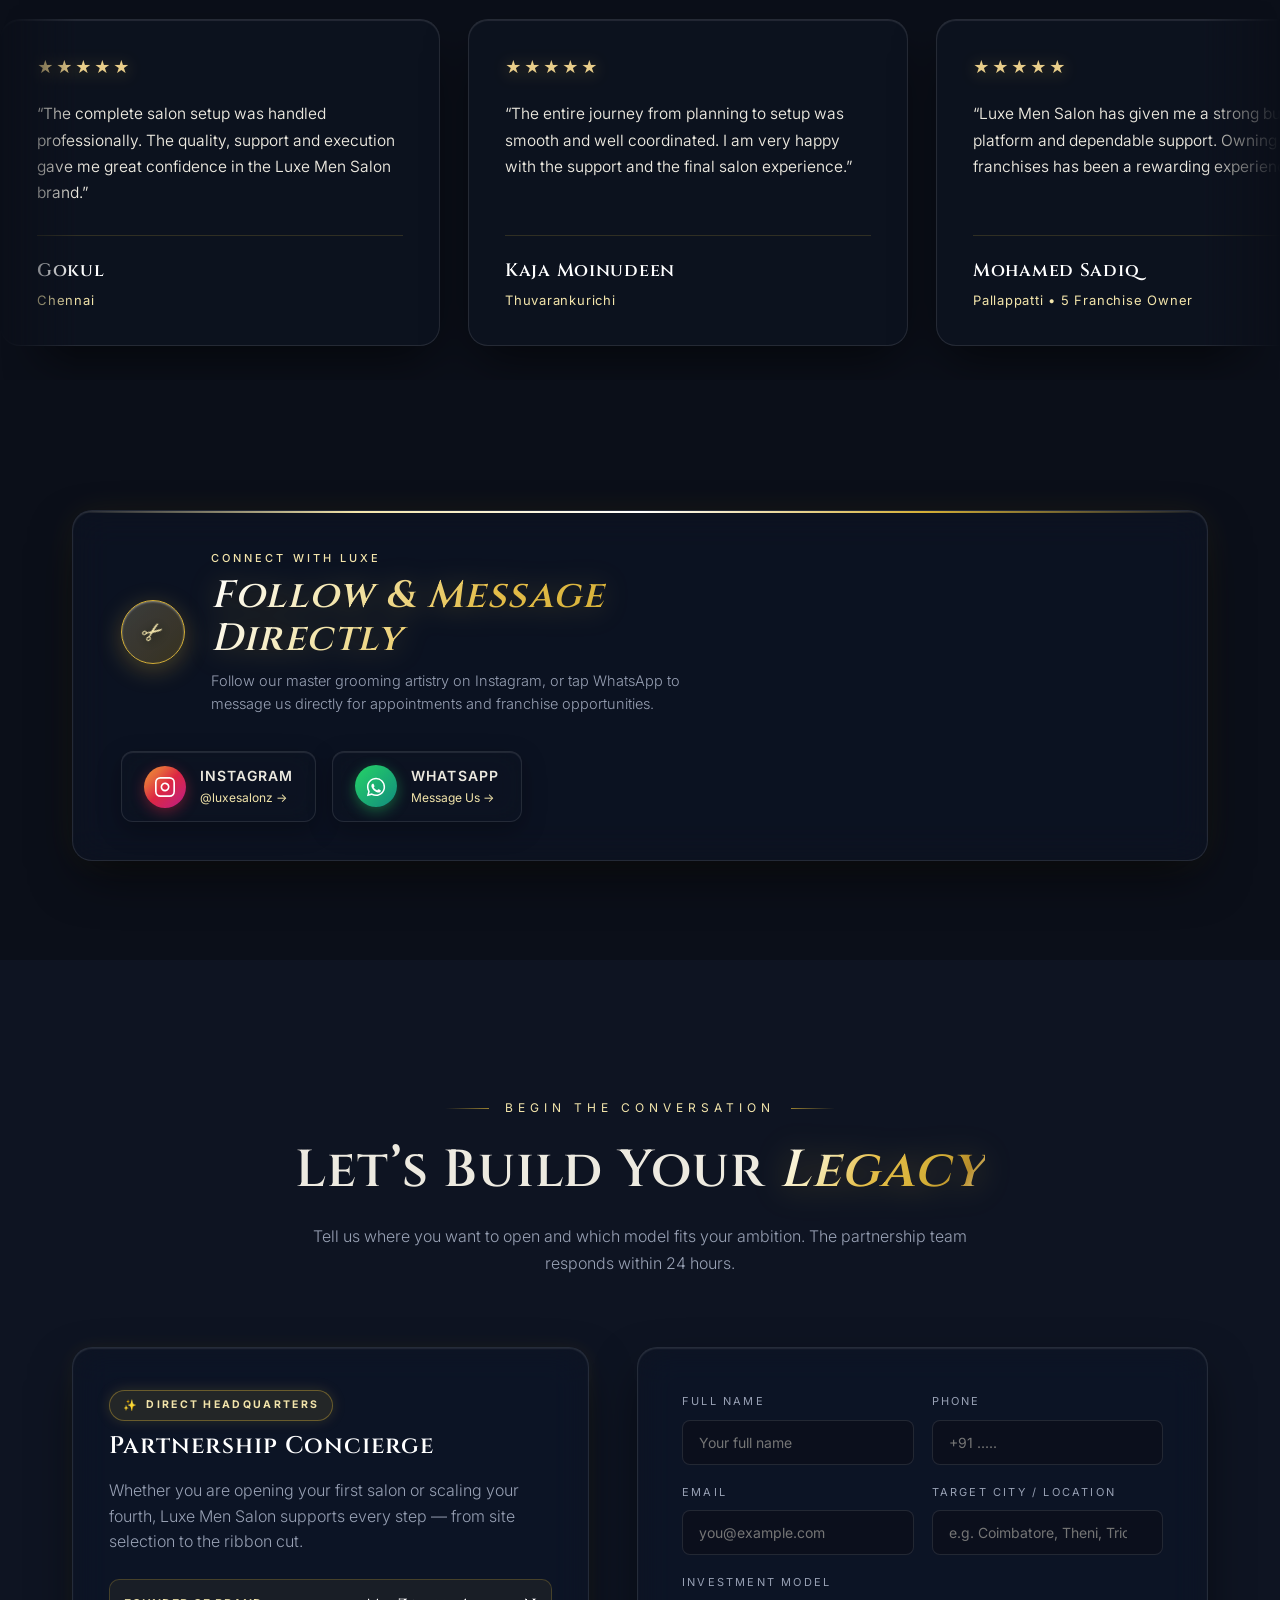
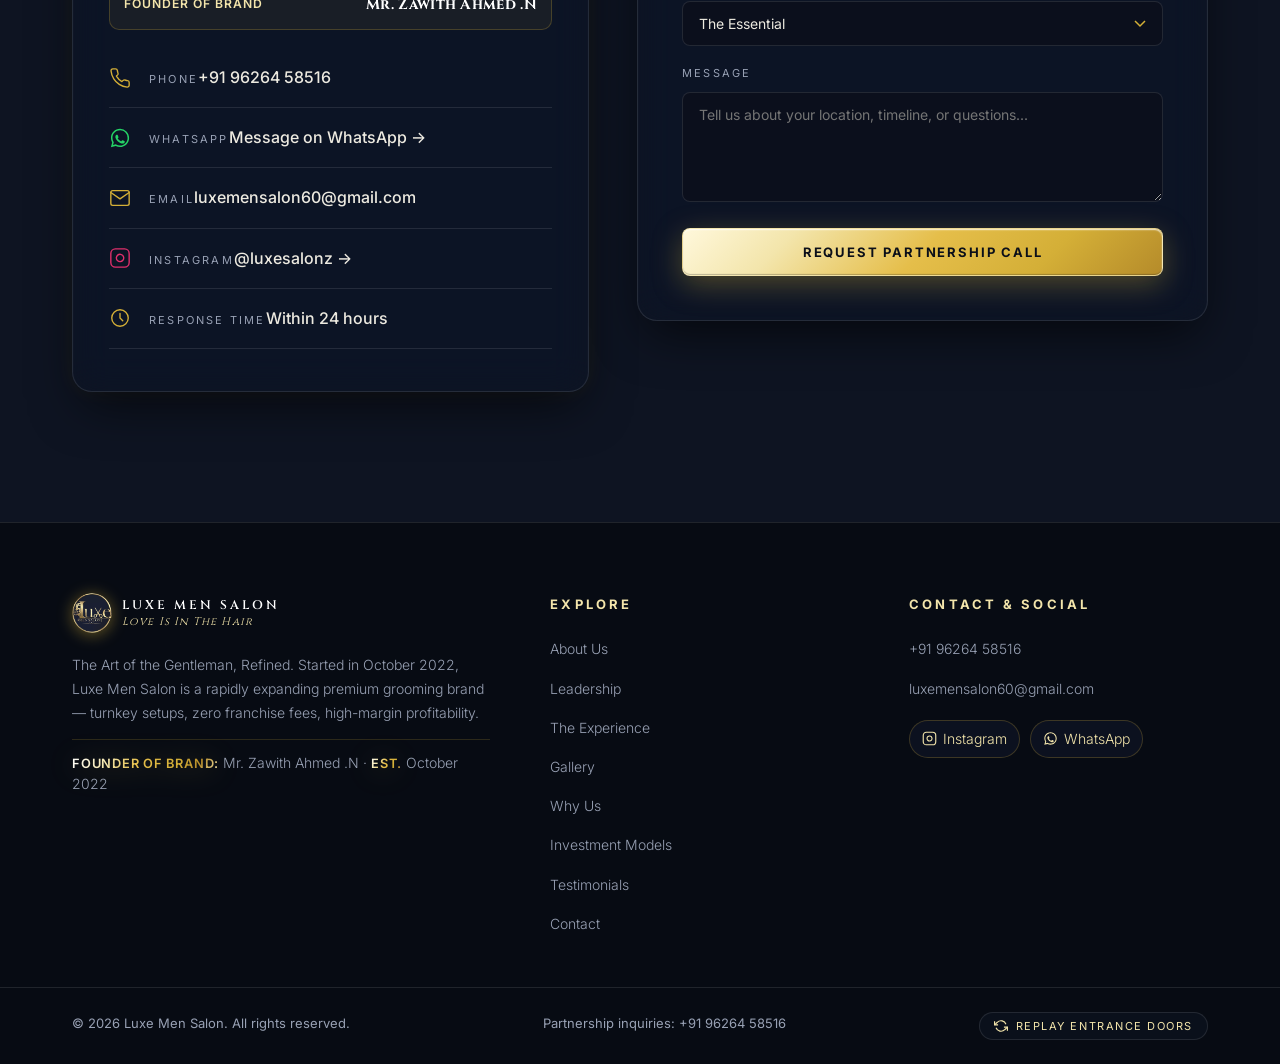
==== commit 6ace6908: "feat: add comprehensive high-end dark mode CSS styles and custom cursor" ====
--- a/index.html
+++ b/index.html
@@ -434,198 +434,11 @@
           <p class="section-sub">Step inside the world of Luxe Men Salon &mdash; where bespoke architectural luxury, master barber craft, and restorative gentleman rituals converge.</p>
         </div>
 
-        <!-- Filter Controls -->
-        <div class="gallery-filter-wrap reveal">
-          <div class="gallery-filter-bar" role="tablist" aria-label="Gallery Categories">
-            <button type="button" class="gallery-filter-btn active" data-filter="all" role="tab" aria-selected="true">
-              <span class="btn-filter-dot">✦</span>
-              <span>All Showcase</span>
-              <span class="btn-filter-count">9</span>
-            </button>
-            <button type="button" class="gallery-filter-btn" data-filter="interiors" role="tab" aria-selected="false">
-              <span>Ambiance &amp; Interiors</span>
-              <span class="btn-filter-count">3</span>
-            </button>
-            <button type="button" class="gallery-filter-btn" data-filter="haircraft" role="tab" aria-selected="false">
-              <span>Haircraft &amp; Styling</span>
-              <span class="btn-filter-count">1</span>
-            </button>
-            <button type="button" class="gallery-filter-btn" data-filter="rituals" role="tab" aria-selected="false">
-              <span>Shave &amp; Spa Rituals</span>
-              <span class="btn-filter-count">3</span>
-            </button>
-            <button type="button" class="gallery-filter-btn" data-filter="suites" role="tab" aria-selected="false">
-              <span>VIP Suites</span>
-              <span class="btn-filter-count">2</span>
-            </button>
-          </div>
-        </div>
-
-        <!-- Bento Grid Gallery -->
+        <!-- Bento Grid Gallery (Featured Spotlight) -->
         <div class="gallery-grid" id="galleryGrid">
 
-          <!-- Item 1: Interiors (Featured Wide) -->
-          <article class="gallery-card bento-wide reveal" data-category="interiors" data-index="0" tabindex="0" role="button" aria-label="View The Grand Styling Arena image in gallery">
-            <div class="gallery-img-box">
-              <img src="images/gallery-salon-floor.jpg" alt="Grand styling arena with illuminated brass arch mirrors and leather chairs" loading="lazy" />
-              <div class="gallery-card-gradient"></div>
-              <div class="gallery-shimmer-glow"></div>
-            </div>
-            <div class="gallery-card-top">
-              <span class="gallery-badge"><span class="badge-dot">✦</span> Ambiance &amp; Interiors</span>
-              <button class="gallery-zoom-btn" aria-label="Zoom image" tabindex="-1">
-                <svg width="16" height="16" viewBox="0 0 24 24" fill="none" stroke="currentColor" stroke-width="2.2"><circle cx="11" cy="11" r="8"></circle><line x1="21" y1="21" x2="16.65" y2="16.65"></line><line x1="11" y1="8" x2="11" y2="14"></line><line x1="8" y1="11" x2="14" y2="11"></line></svg>
-              </button>
-            </div>
-            <div class="gallery-card-info">
-              <h3 class="gallery-card-title">The Grand Styling Arena</h3>
-              <p class="gallery-card-desc">Symmetrical illuminated brass arch mirrors, dark timber fluting, and bespoke leather chairs engineered for high throughput and client distinction.</p>
-              <span class="gallery-expand-cue">Click to view full screen &rarr;</span>
-            </div>
-          </article>
-
-          <!-- Item 2: Haircraft -->
-          <article class="gallery-card reveal" data-category="haircraft" data-index="1" tabindex="0" role="button" aria-label="View Master Haircraft & Precision Fade image in gallery">
-            <div class="gallery-img-box">
-              <img src="images/precision-cut.jpg" alt="Master barber styling precision hair fade on gentleman" loading="lazy" />
-              <div class="gallery-card-gradient"></div>
-              <div class="gallery-shimmer-glow"></div>
-            </div>
-            <div class="gallery-card-top">
-              <span class="gallery-badge"><span class="badge-dot">✦</span> Haircraft</span>
-              <button class="gallery-zoom-btn" aria-label="Zoom image" tabindex="-1">
-                <svg width="16" height="16" viewBox="0 0 24 24" fill="none" stroke="currentColor" stroke-width="2.2"><circle cx="11" cy="11" r="8"></circle><line x1="21" y1="21" x2="16.65" y2="16.65"></line><line x1="11" y1="8" x2="11" y2="14"></line><line x1="8" y1="11" x2="14" y2="11"></line></svg>
-              </button>
-            </div>
-            <div class="gallery-card-info">
-              <h3 class="gallery-card-title">Precision Haircraft &amp; Fade</h3>
-              <p class="gallery-card-desc">Master silhouette sculpting and texture styling tailored to each gentleman&rsquo;s anatomical profile.</p>
-              <span class="gallery-expand-cue">Click to view full screen &rarr;</span>
-            </div>
-          </article>
-
-          <!-- Item 3: Rituals -->
-          <article class="gallery-card reveal" data-category="rituals" data-index="2" tabindex="0" role="button" aria-label="View Straight-Razor Beard Sculpting image in gallery">
-            <div class="gallery-img-box">
-              <img src="images/gallery-beard-ritual.jpg" alt="Master barber detailing gentleman beard with straight razor and rich lather" loading="lazy" />
-              <div class="gallery-card-gradient"></div>
-              <div class="gallery-shimmer-glow"></div>
-            </div>
-            <div class="gallery-card-top">
-              <span class="gallery-badge"><span class="badge-dot">✦</span> Shave Ritual</span>
-              <button class="gallery-zoom-btn" aria-label="Zoom image" tabindex="-1">
-                <svg width="16" height="16" viewBox="0 0 24 24" fill="none" stroke="currentColor" stroke-width="2.2"><circle cx="11" cy="11" r="8"></circle><line x1="21" y1="21" x2="16.65" y2="16.65"></line><line x1="11" y1="8" x2="11" y2="14"></line><line x1="8" y1="11" x2="14" y2="11"></line></svg>
-              </button>
-            </div>
-            <div class="gallery-card-info">
-              <h3 class="gallery-card-title">Artisan Beard Sculpting</h3>
-              <p class="gallery-card-desc">Straight-razor edge refinement, aromatic oils, and whipped warm lather restoring classic barber reverence.</p>
-              <span class="gallery-expand-cue">Click to view full screen &rarr;</span>
-            </div>
-          </article>
-
-          <!-- Item 4: Suites (Featured Wide) -->
-          <article class="gallery-card bento-wide reveal" data-category="suites" data-index="3" tabindex="0" role="button" aria-label="View Executive VIP Grooming Suite image in gallery">
-            <div class="gallery-img-box">
-              <img src="images/gallery-lounge.jpg" alt="Executive VIP gentlemen's lounge and grooming suite with chesterfield chairs" loading="lazy" />
-              <div class="gallery-card-gradient"></div>
-              <div class="gallery-shimmer-glow"></div>
-            </div>
-            <div class="gallery-card-top">
-              <span class="gallery-badge"><span class="badge-dot">✦</span> VIP Executive Suite</span>
-              <button class="gallery-zoom-btn" aria-label="Zoom image" tabindex="-1">
-                <svg width="16" height="16" viewBox="0 0 24 24" fill="none" stroke="currentColor" stroke-width="2.2"><circle cx="11" cy="11" r="8"></circle><line x1="21" y1="21" x2="16.65" y2="16.65"></line><line x1="11" y1="8" x2="11" y2="14"></line><line x1="8" y1="11" x2="14" y2="11"></line></svg>
-              </button>
-            </div>
-            <div class="gallery-card-info">
-              <h3 class="gallery-card-title">Executive VIP Lounge &amp; Suite</h3>
-              <p class="gallery-card-desc">Tufted chesterfield leather, walnut wainscoting, private dressing amenities, and confidential grooming comfort for distinguished leaders.</p>
-              <span class="gallery-expand-cue">Click to view full screen &rarr;</span>
-            </div>
-          </article>
-
-          <!-- Item 5: Rituals -->
-          <article class="gallery-card reveal" data-category="rituals" data-index="4" tabindex="0" role="button" aria-label="View Traditional Hot Towel Ritual image in gallery">
-            <div class="gallery-img-box">
-              <img src="images/hot-towel.jpg" alt="Gentleman experiencing traditional hot towel shave ritual" loading="lazy" />
-              <div class="gallery-card-gradient"></div>
-              <div class="gallery-shimmer-glow"></div>
-            </div>
-            <div class="gallery-card-top">
-              <span class="gallery-badge"><span class="badge-dot">✦</span> Shave Ritual</span>
-              <button class="gallery-zoom-btn" aria-label="Zoom image" tabindex="-1">
-                <svg width="16" height="16" viewBox="0 0 24 24" fill="none" stroke="currentColor" stroke-width="2.2"><circle cx="11" cy="11" r="8"></circle><line x1="21" y1="21" x2="16.65" y2="16.65"></line><line x1="11" y1="8" x2="11" y2="14"></line><line x1="8" y1="11" x2="14" y2="11"></line></svg>
-              </button>
-            </div>
-            <div class="gallery-card-info">
-              <h3 class="gallery-card-title">Traditional Hot Towel Ritual</h3>
-              <p class="gallery-card-desc">Steamed eucalyptus-infused cotton towels opening pores and relaxing facial tension prior to blade work.</p>
-              <span class="gallery-expand-cue">Click to view full screen &rarr;</span>
-            </div>
-          </article>
-
-          <!-- Item 6: Rituals -->
-          <article class="gallery-card reveal" data-category="rituals" data-index="5" tabindex="0" role="button" aria-label="View Japanese Scalp Spa & Wash Suite image in gallery">
-            <div class="gallery-img-box">
-              <img src="images/gallery-scalp-spa.jpg" alt="Gentleman receiving therapeutic scalp spa wash on reclining chair" loading="lazy" />
-              <div class="gallery-card-gradient"></div>
-              <div class="gallery-shimmer-glow"></div>
-            </div>
-            <div class="gallery-card-top">
-              <span class="gallery-badge"><span class="badge-dot">✦</span> Scalp Therapy</span>
-              <button class="gallery-zoom-btn" aria-label="Zoom image" tabindex="-1">
-                <svg width="16" height="16" viewBox="0 0 24 24" fill="none" stroke="currentColor" stroke-width="2.2"><circle cx="11" cy="11" r="8"></circle><line x1="21" y1="21" x2="16.65" y2="16.65"></line><line x1="11" y1="8" x2="11" y2="14"></line><line x1="8" y1="11" x2="14" y2="11"></line></svg>
-              </button>
-            </div>
-            <div class="gallery-card-info">
-              <h3 class="gallery-card-title">Aromatherapy Head Spa</h3>
-              <p class="gallery-card-desc">Reclining ergonomic wash basins, acoustic timber privacy, and invigorating follicle therapies.</p>
-              <span class="gallery-expand-cue">Click to view full screen &rarr;</span>
-            </div>
-          </article>
-
-          <!-- Item 7: Suites -->
-          <article class="gallery-card reveal" data-category="suites" data-index="6" tabindex="0" role="button" aria-label="View Private Facial & Spa Suite image in gallery">
-            <div class="gallery-img-box">
-              <img src="images/facial-suite.jpg" alt="Private VIP facial and wellness treatment suite" loading="lazy" />
-              <div class="gallery-card-gradient"></div>
-              <div class="gallery-shimmer-glow"></div>
-            </div>
-            <div class="gallery-card-top">
-              <span class="gallery-badge"><span class="badge-dot">✦</span> VIP Suite</span>
-              <button class="gallery-zoom-btn" aria-label="Zoom image" tabindex="-1">
-                <svg width="16" height="16" viewBox="0 0 24 24" fill="none" stroke="currentColor" stroke-width="2.2"><circle cx="11" cy="11" r="8"></circle><line x1="21" y1="21" x2="16.65" y2="16.65"></line><line x1="11" y1="8" x2="11" y2="14"></line><line x1="8" y1="11" x2="14" y2="11"></line></svg>
-              </button>
-            </div>
-            <div class="gallery-card-info">
-              <h3 class="gallery-card-title">VIP Facial &amp; Wellness Suite</h3>
-              <p class="gallery-card-desc">Tailored dermatological treatments, clarifying masks, and anti-fatigue therapies in private seclusion.</p>
-              <span class="gallery-expand-cue">Click to view full screen &rarr;</span>
-            </div>
-          </article>
-
-          <!-- Item 8: Interiors (Featured Wide) -->
-          <article class="gallery-card bento-wide reveal" data-category="interiors" data-index="7" tabindex="0" role="button" aria-label="View Turnkey Architecture & Salon Setup image in gallery">
-            <div class="gallery-img-box">
-              <img src="images/hero-salon.jpg" alt="Turnkey luxury salon architectural interior with gold accents" loading="lazy" />
-              <div class="gallery-card-gradient"></div>
-              <div class="gallery-shimmer-glow"></div>
-            </div>
-            <div class="gallery-card-top">
-              <span class="gallery-badge"><span class="badge-dot">✦</span> Turnkey Architecture</span>
-              <button class="gallery-zoom-btn" aria-label="Zoom image" tabindex="-1">
-                <svg width="16" height="16" viewBox="0 0 24 24" fill="none" stroke="currentColor" stroke-width="2.2"><circle cx="11" cy="11" r="8"></circle><line x1="21" y1="21" x2="16.65" y2="16.65"></line><line x1="11" y1="8" x2="11" y2="14"></line><line x1="8" y1="11" x2="14" y2="11"></line></svg>
-              </button>
-            </div>
-            <div class="gallery-card-info">
-              <h3 class="gallery-card-title">Turnkey Interior Signature</h3>
-              <p class="gallery-card-desc">The standardized high-yield architectural design delivered turnkey to every Luxe franchise partner.</p>
-              <span class="gallery-expand-cue">Click to view full screen &rarr;</span>
-            </div>
-          </article>
-
-          <!-- Item 9: Manaparai Location Showcase (Instagram Reel) -->
-          <a href="https://www.instagram.com/reel/Dc71jSxzbx9/?stkn=M2tzYjF6a3JiNHoz" target="_blank" rel="noopener noreferrer" class="gallery-card gallery-reel-card reveal" data-category="interiors" data-external-link="https://www.instagram.com/reel/Dc71jSxzbx9/?stkn=M2tzYjF6a3JiNHoz" data-index="8" role="button" aria-label="Open Luxe Men Salon Manaparai branch launch reel on Instagram">
+          <!-- Manaparai Location Showcase (Instagram Reel) -->
+          <a href="https://www.instagram.com/reel/Dc71jSxzbx9/?stkn=M2tzYjF6a3JiNHoz" target="_blank" rel="noopener noreferrer" class="gallery-card gallery-reel-card gallery-spotlight-card reveal" data-category="interiors" data-external-link="https://www.instagram.com/reel/Dc71jSxzbx9/?stkn=M2tzYjF6a3JiNHoz" data-index="0" role="button" aria-label="Open Luxe Men Salon Manaparai branch launch reel on Instagram">
             <div class="gallery-img-box">
               <img src="images/gallery-manaparai.jpg" alt="Luxe Men Salon Manaparai branch storefront with celebratory balloons" loading="lazy" style="object-position: center 20%;" />
               <div class="gallery-card-gradient"></div>
--- a/css/styles.css
+++ b/css/styles.css
@@ -3417,6 +3417,31 @@
   color: #F3E5AB;
 }
 
+/* Featured Spotlight Card when single picture in gallery */
+.gallery-card.gallery-spotlight-card {
+  grid-column: 3 / span 8;
+  height: 520px;
+  max-width: 680px;
+  margin: 0 auto;
+  width: 100%;
+}
+
+@media (max-width: 1024px) {
+  .gallery-card.gallery-spotlight-card {
+    grid-column: 1 / -1 !important;
+    max-width: 580px;
+    height: 480px !important;
+  }
+}
+
+@media (max-width: 640px) {
+  .gallery-card.gallery-spotlight-card {
+    grid-column: 1 / -1 !important;
+    max-width: 100%;
+    height: 400px !important;
+  }
+}
+
 /* Gallery Filtering State Classes */
 .gallery-card.hidden {
   display: none !important;
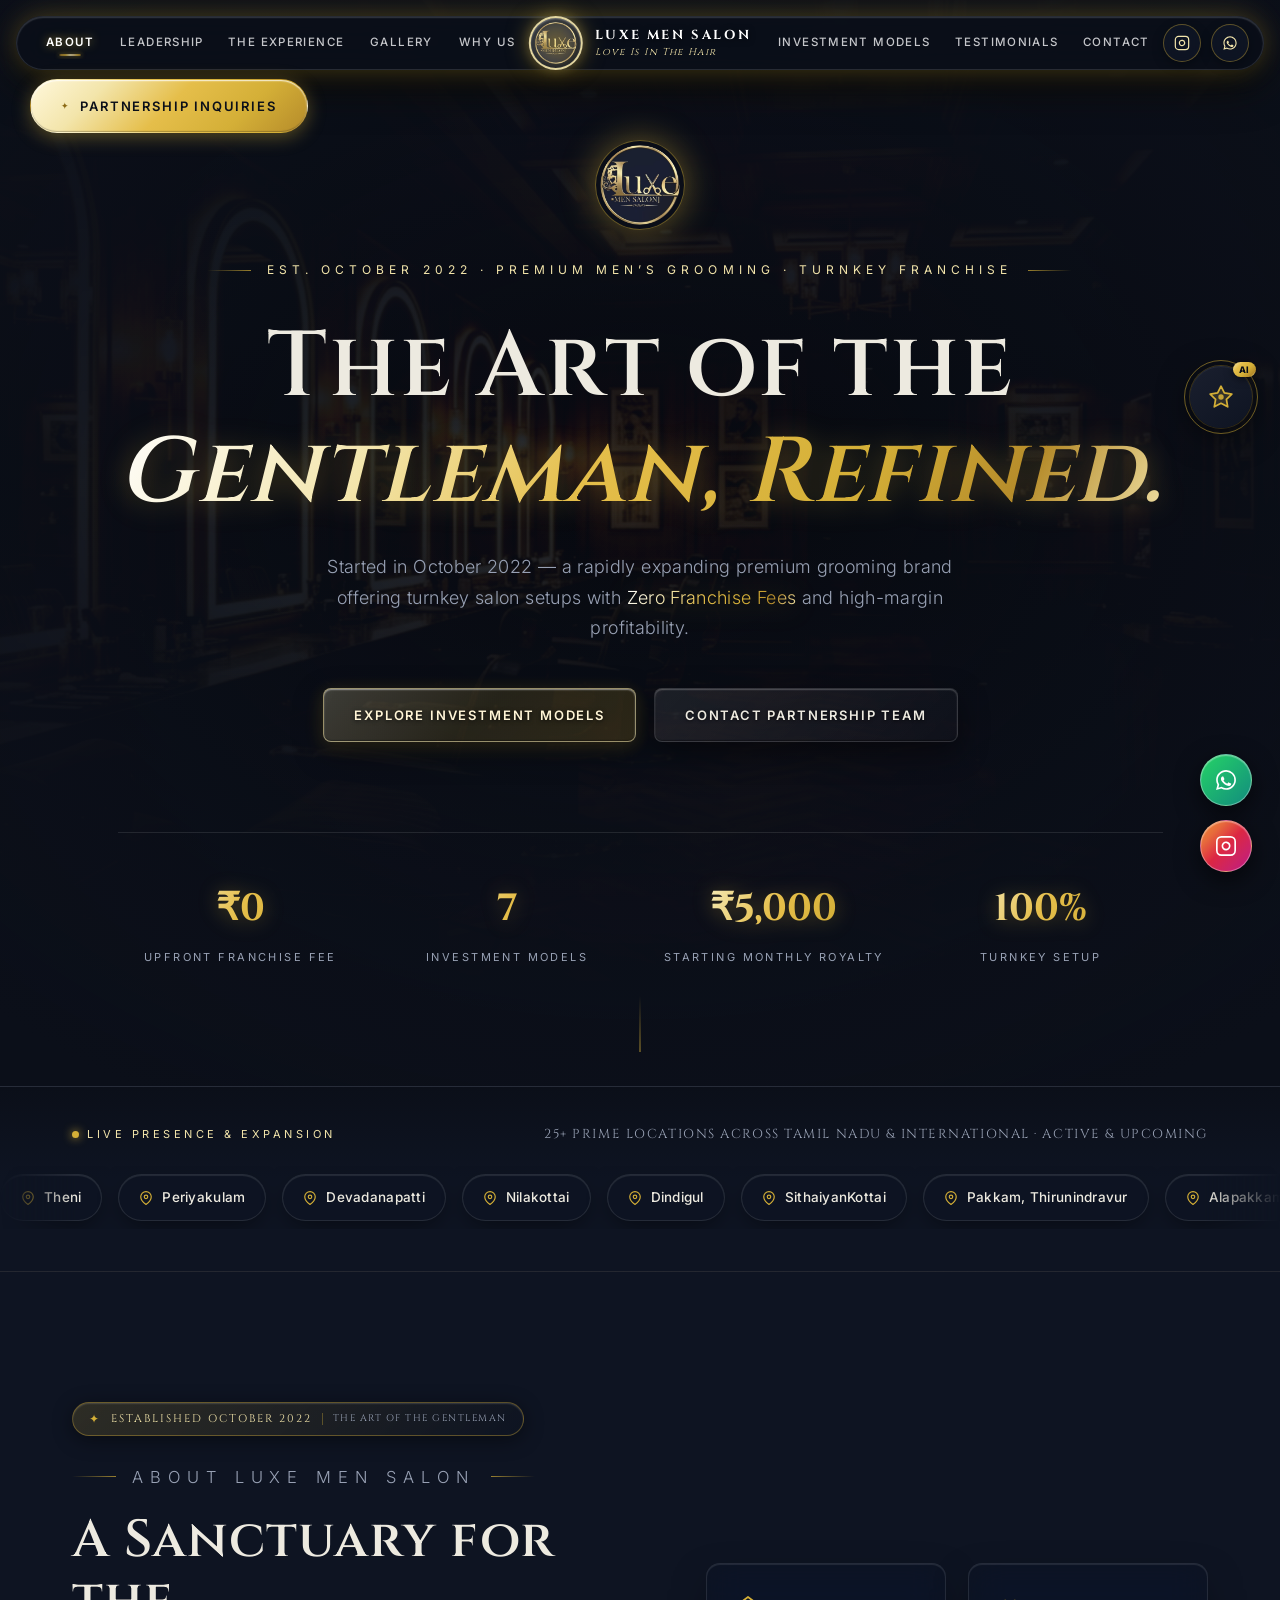
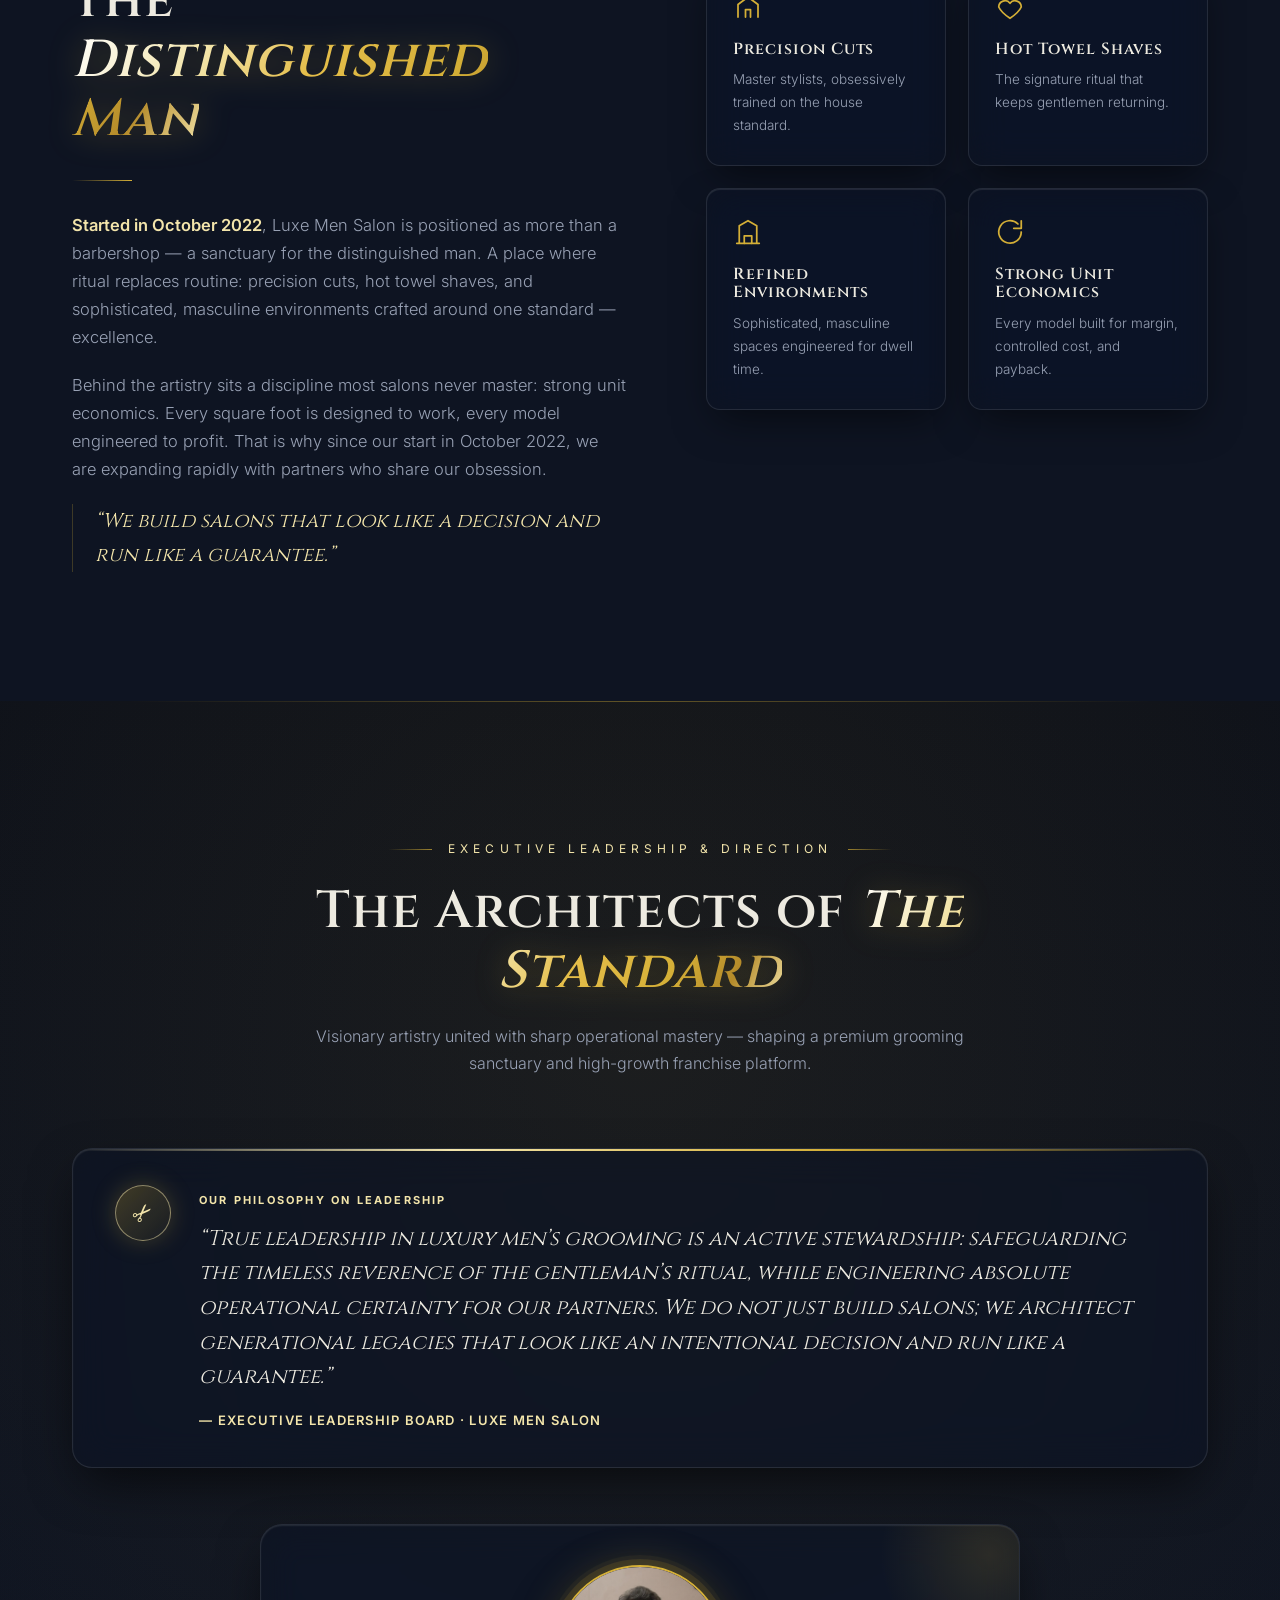
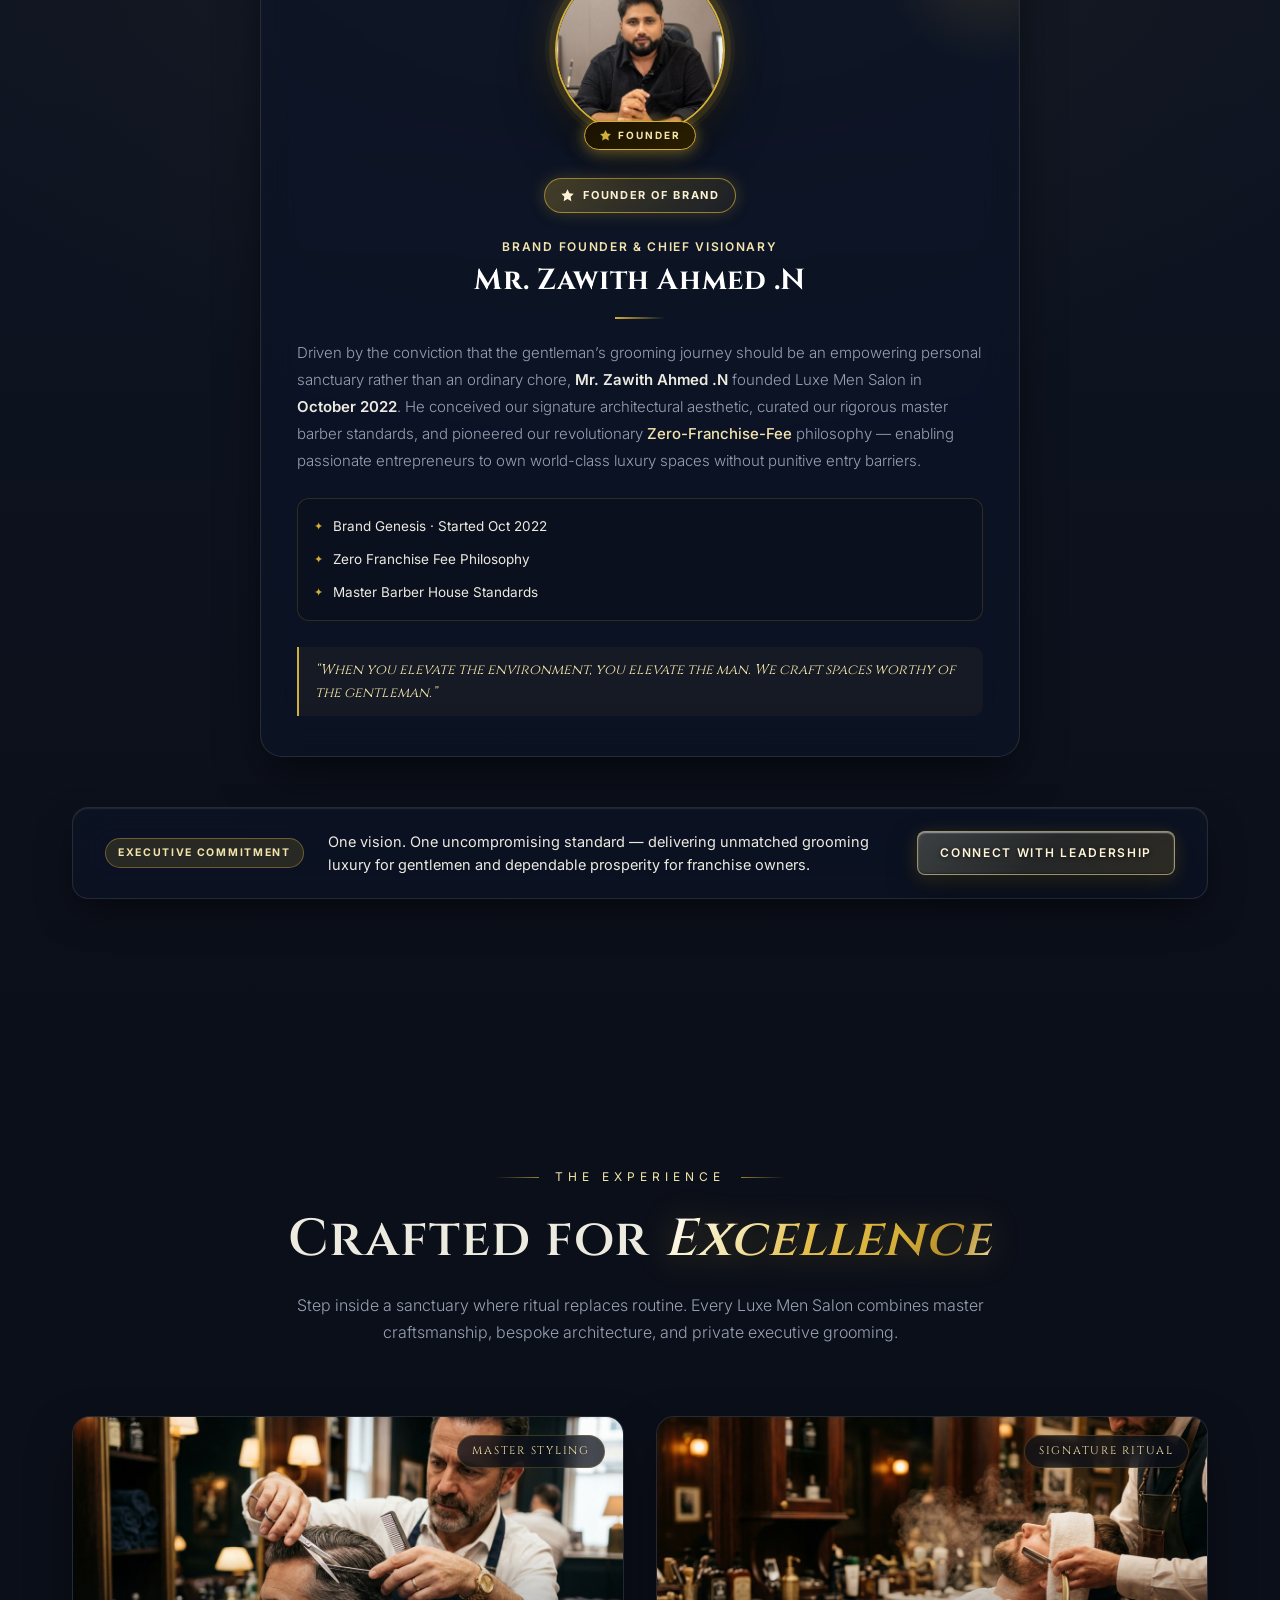
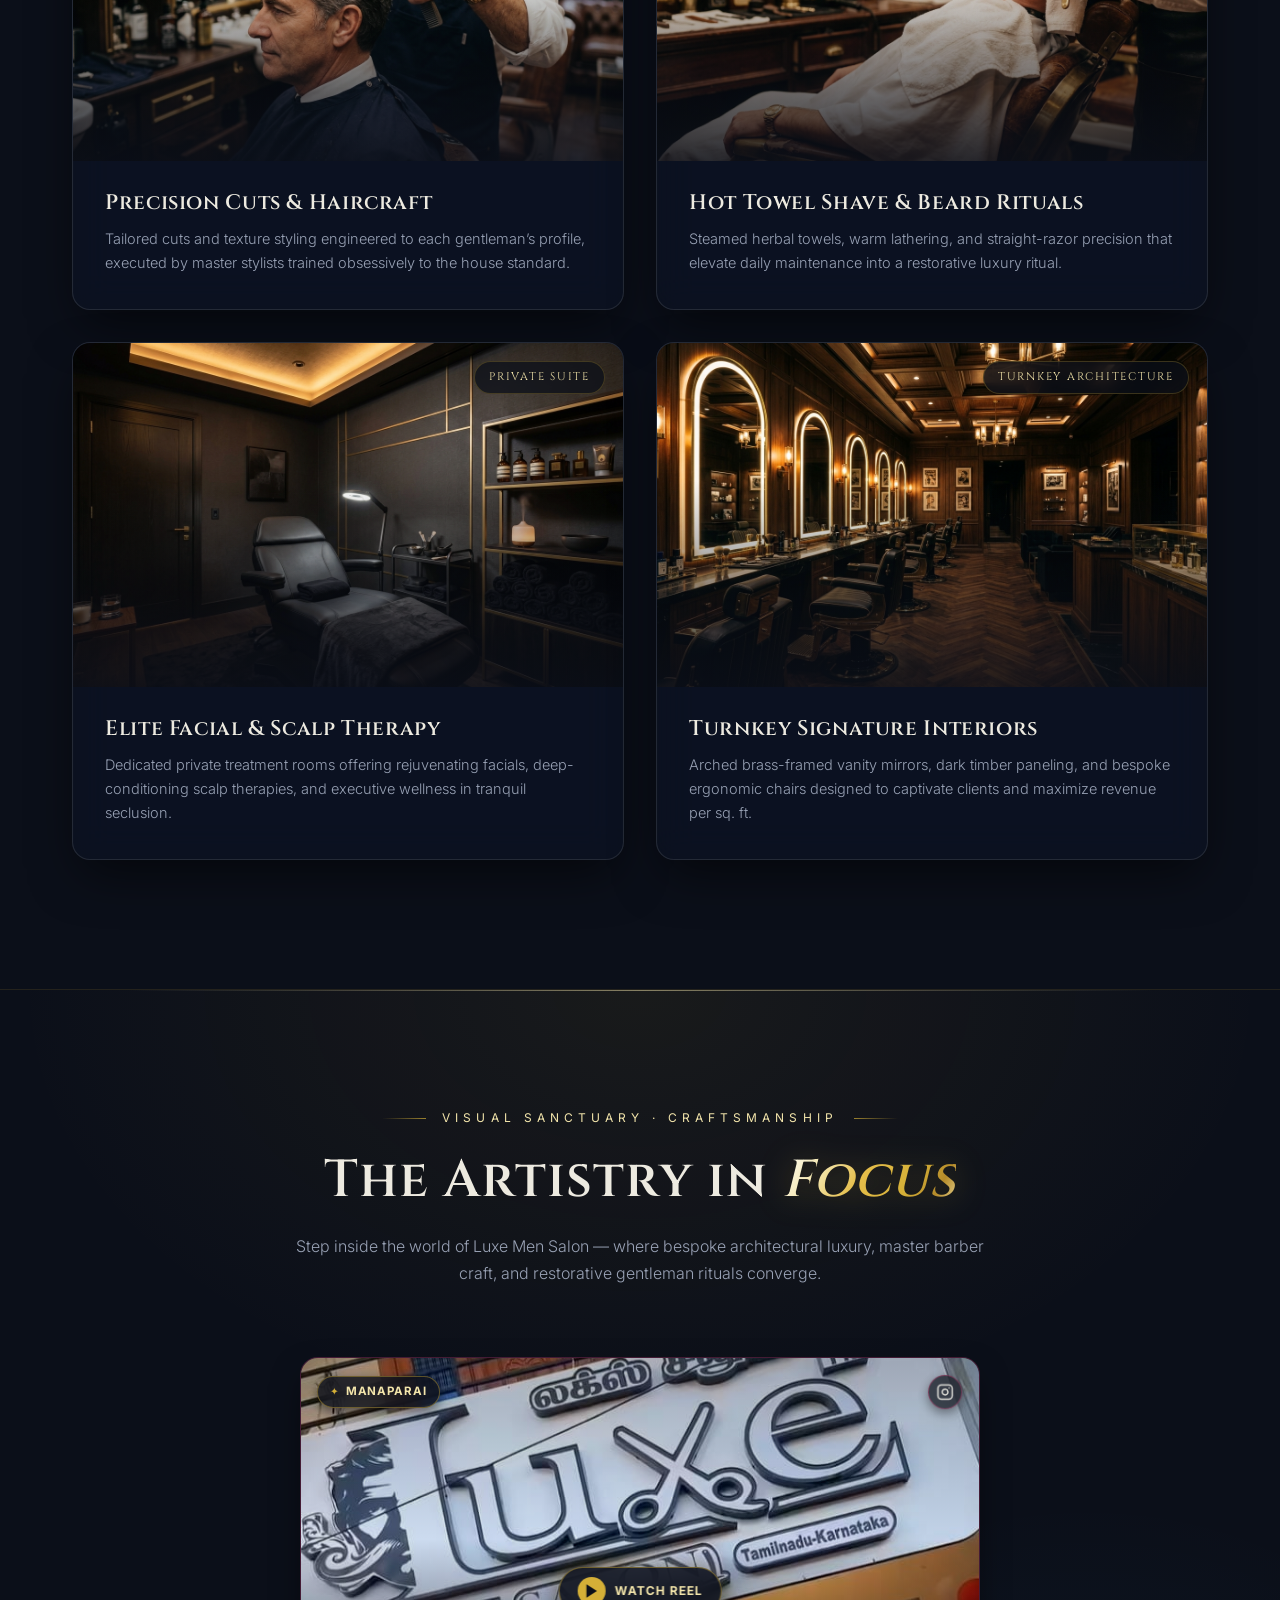
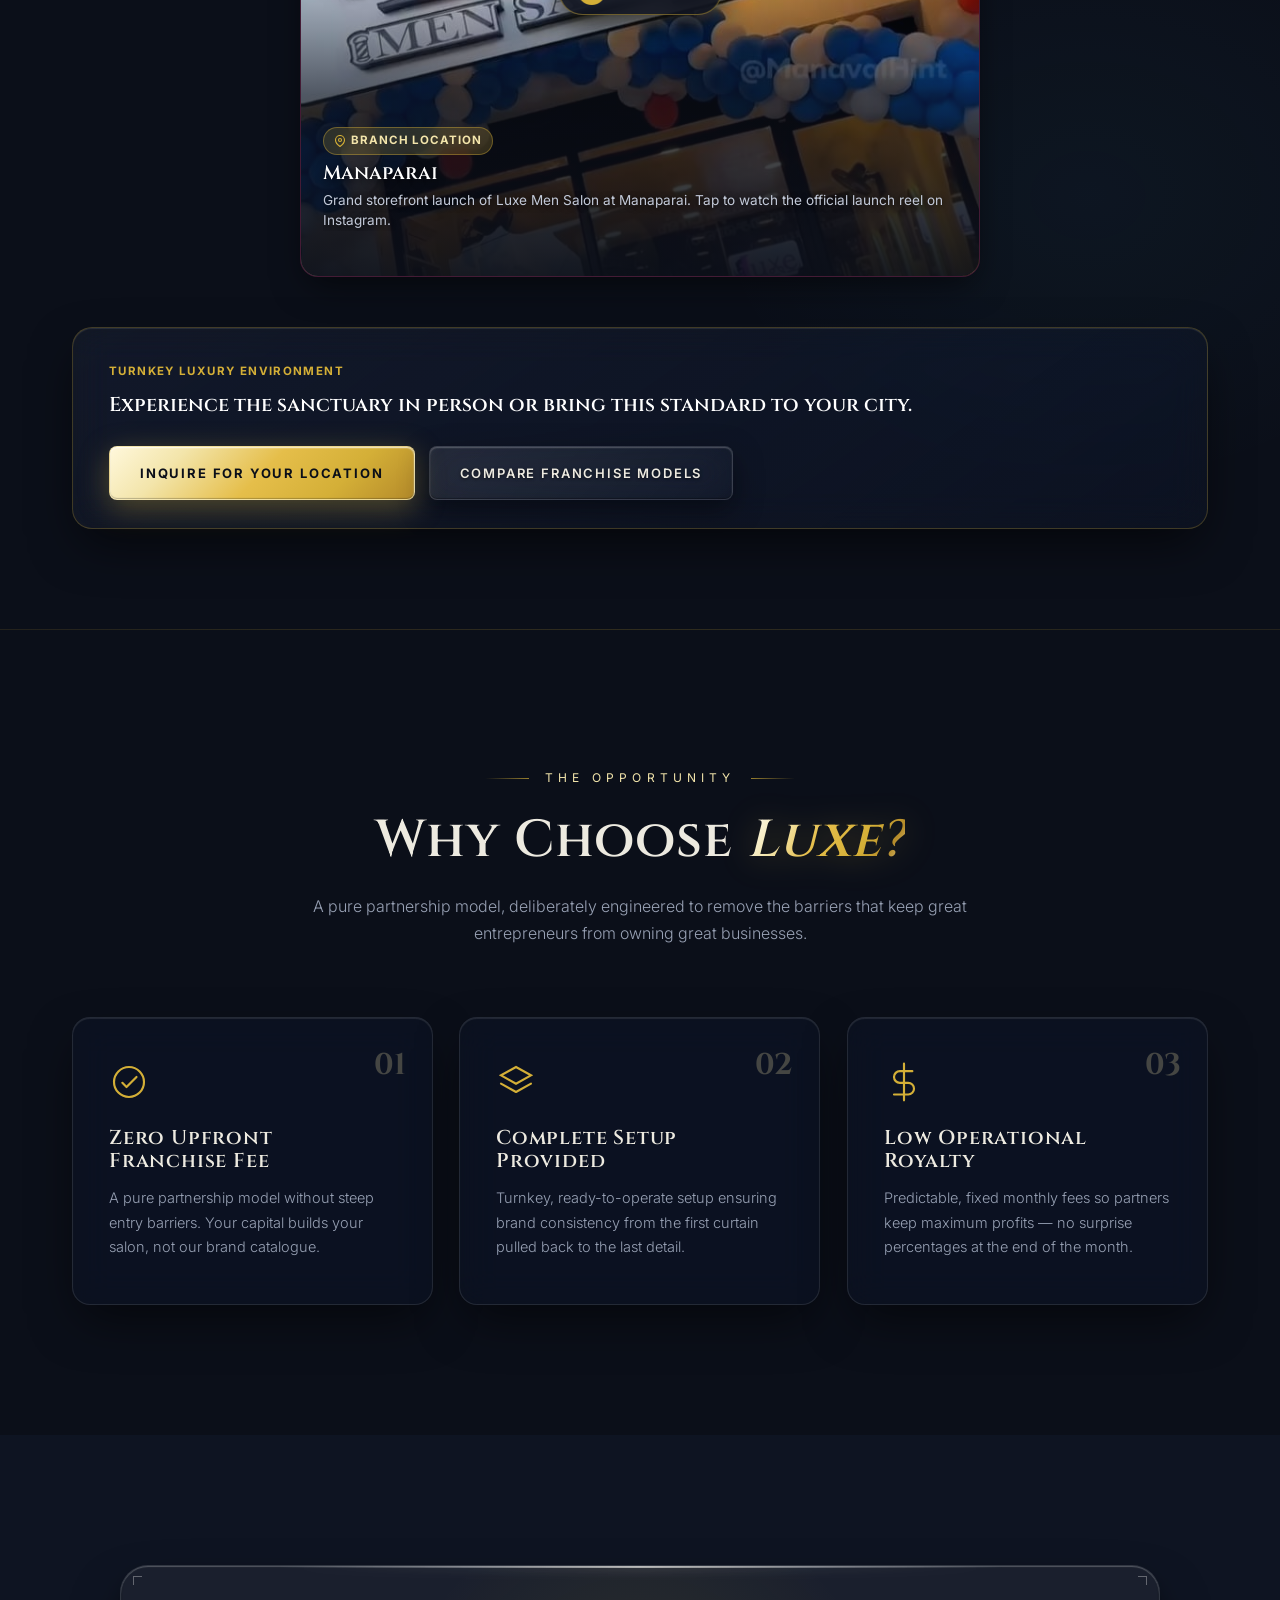
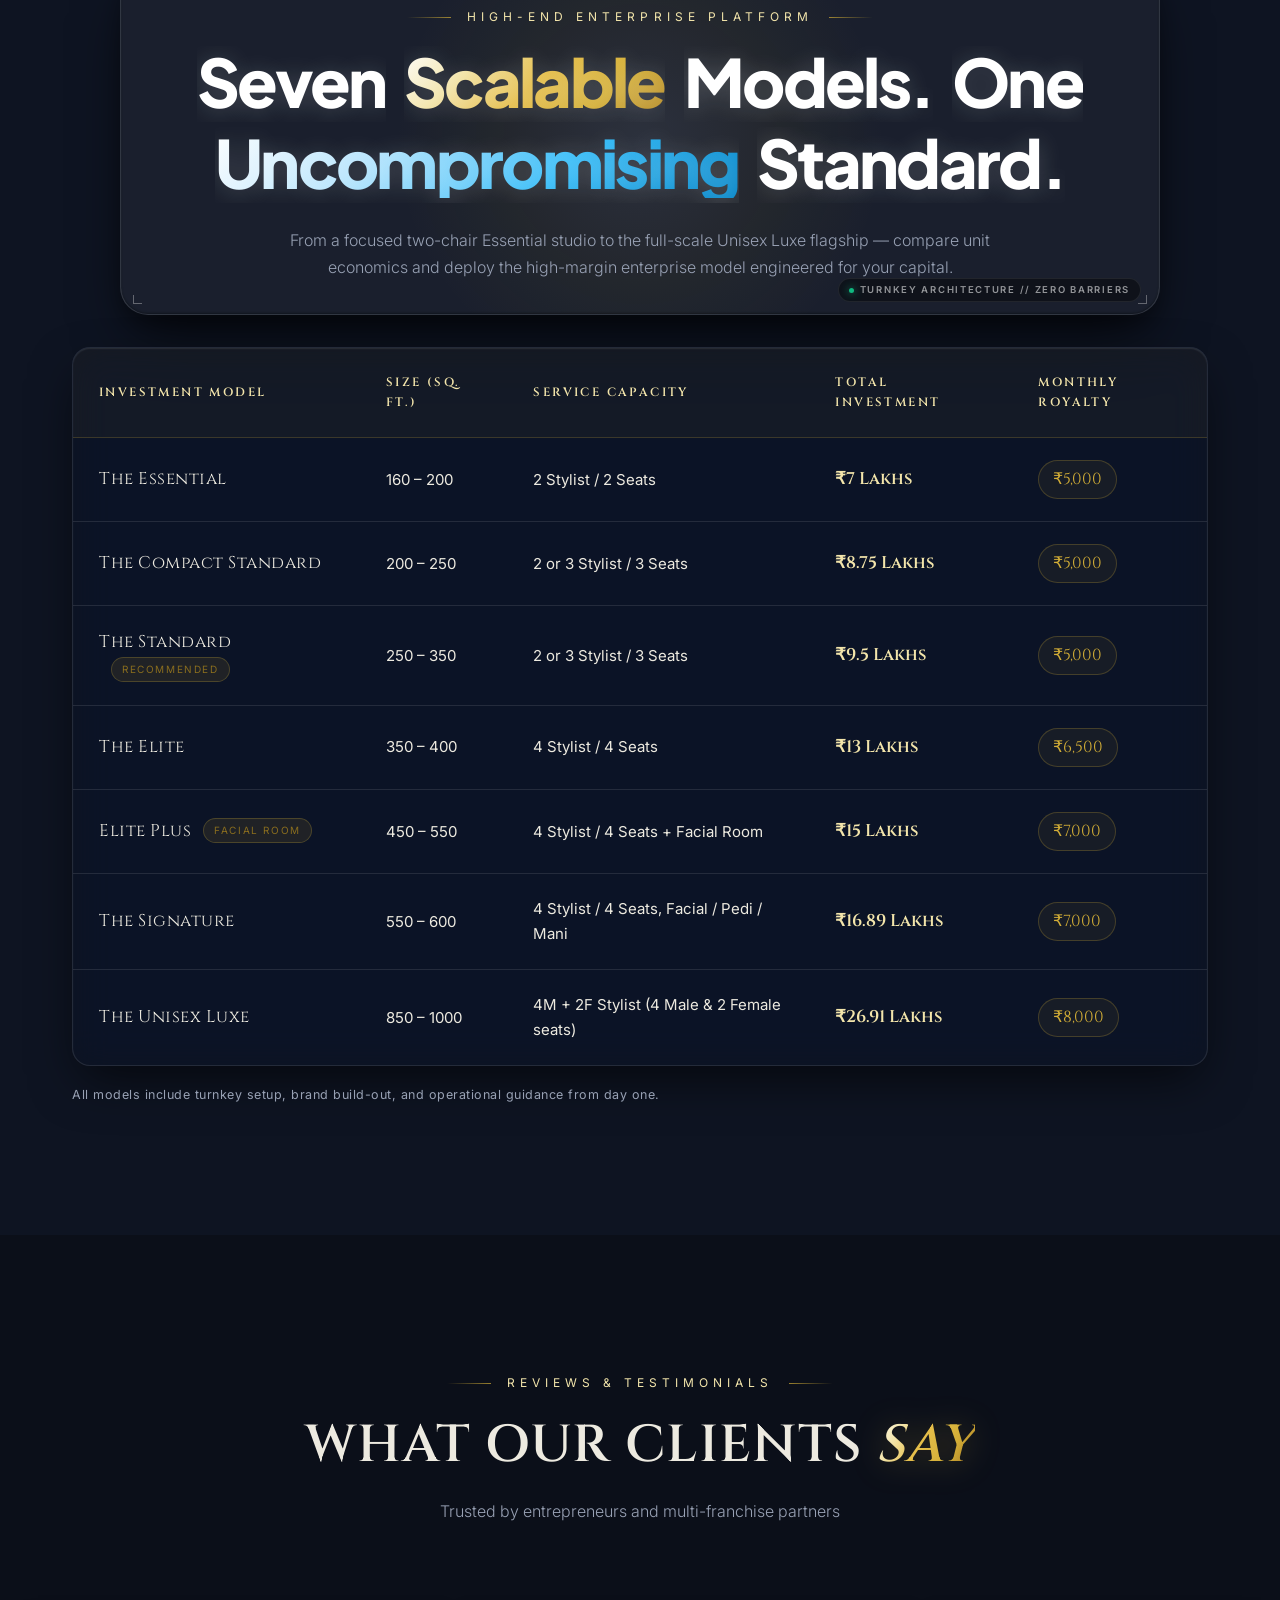
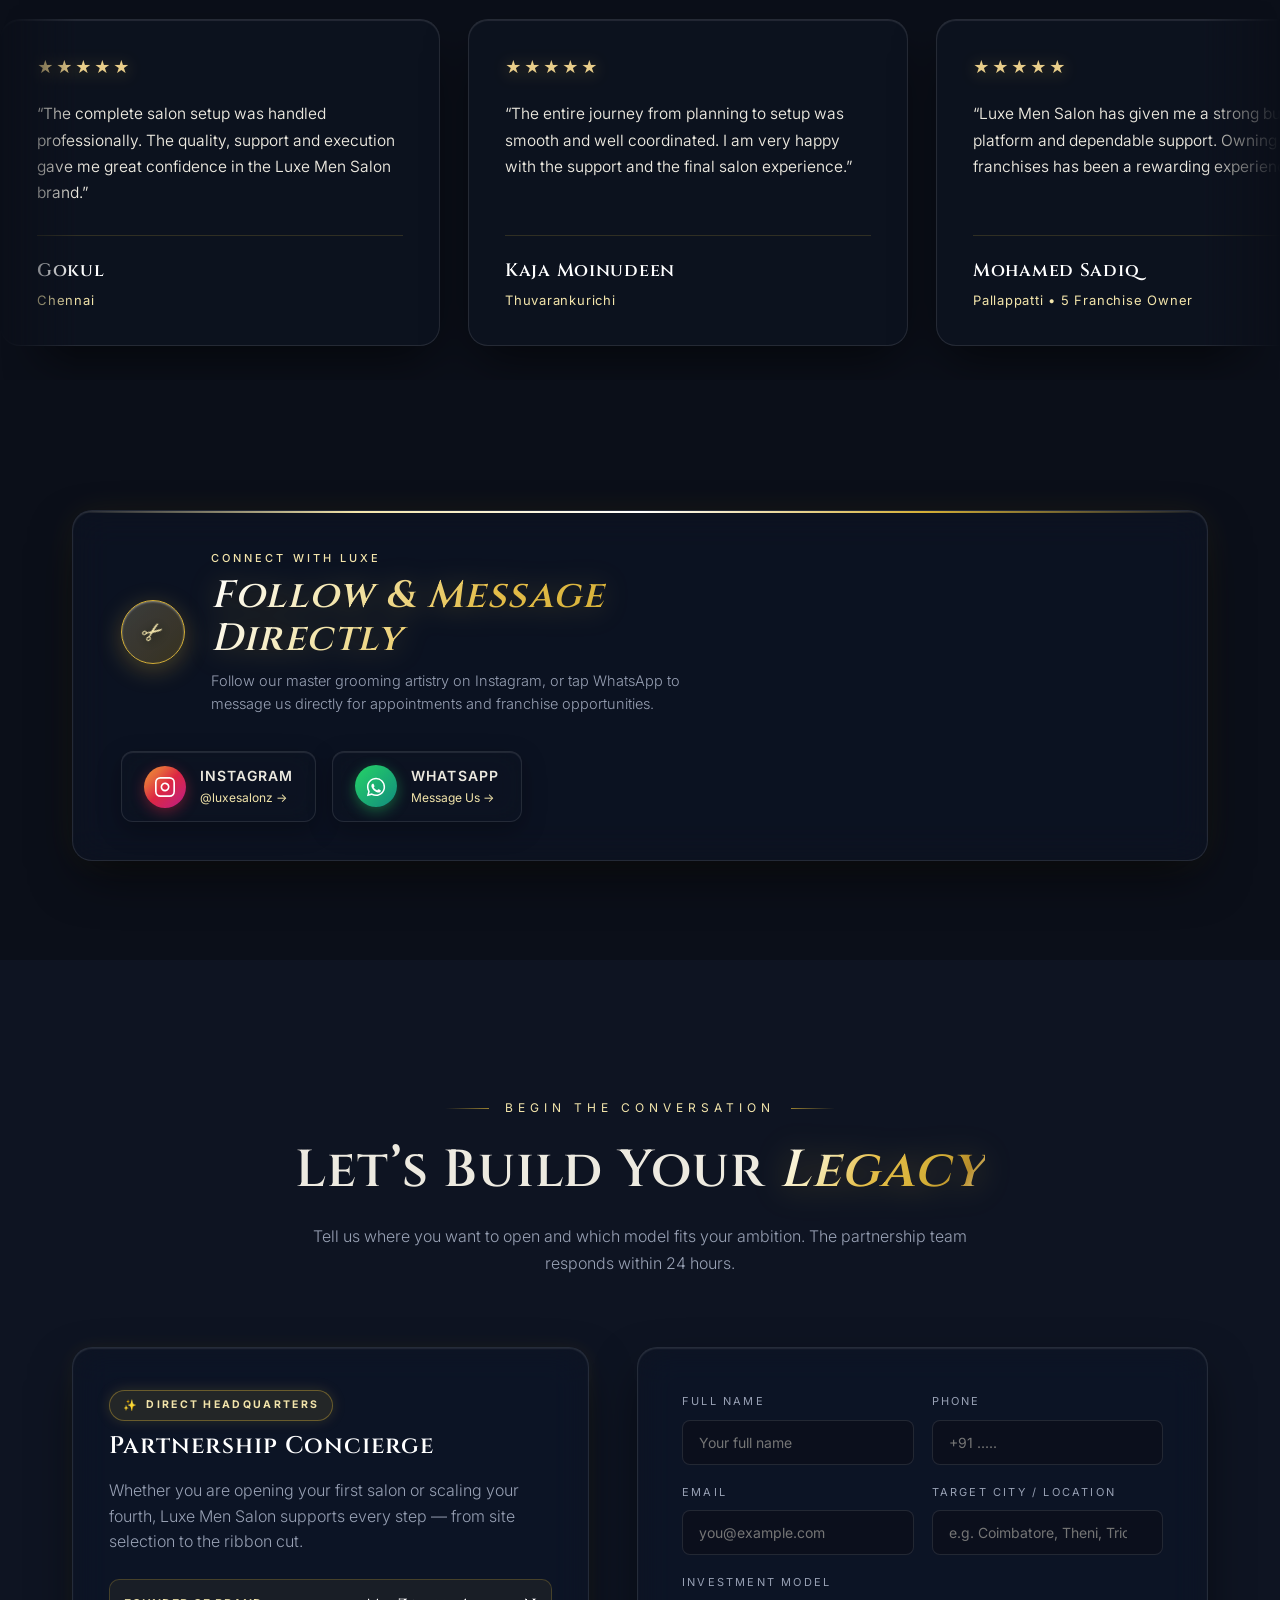
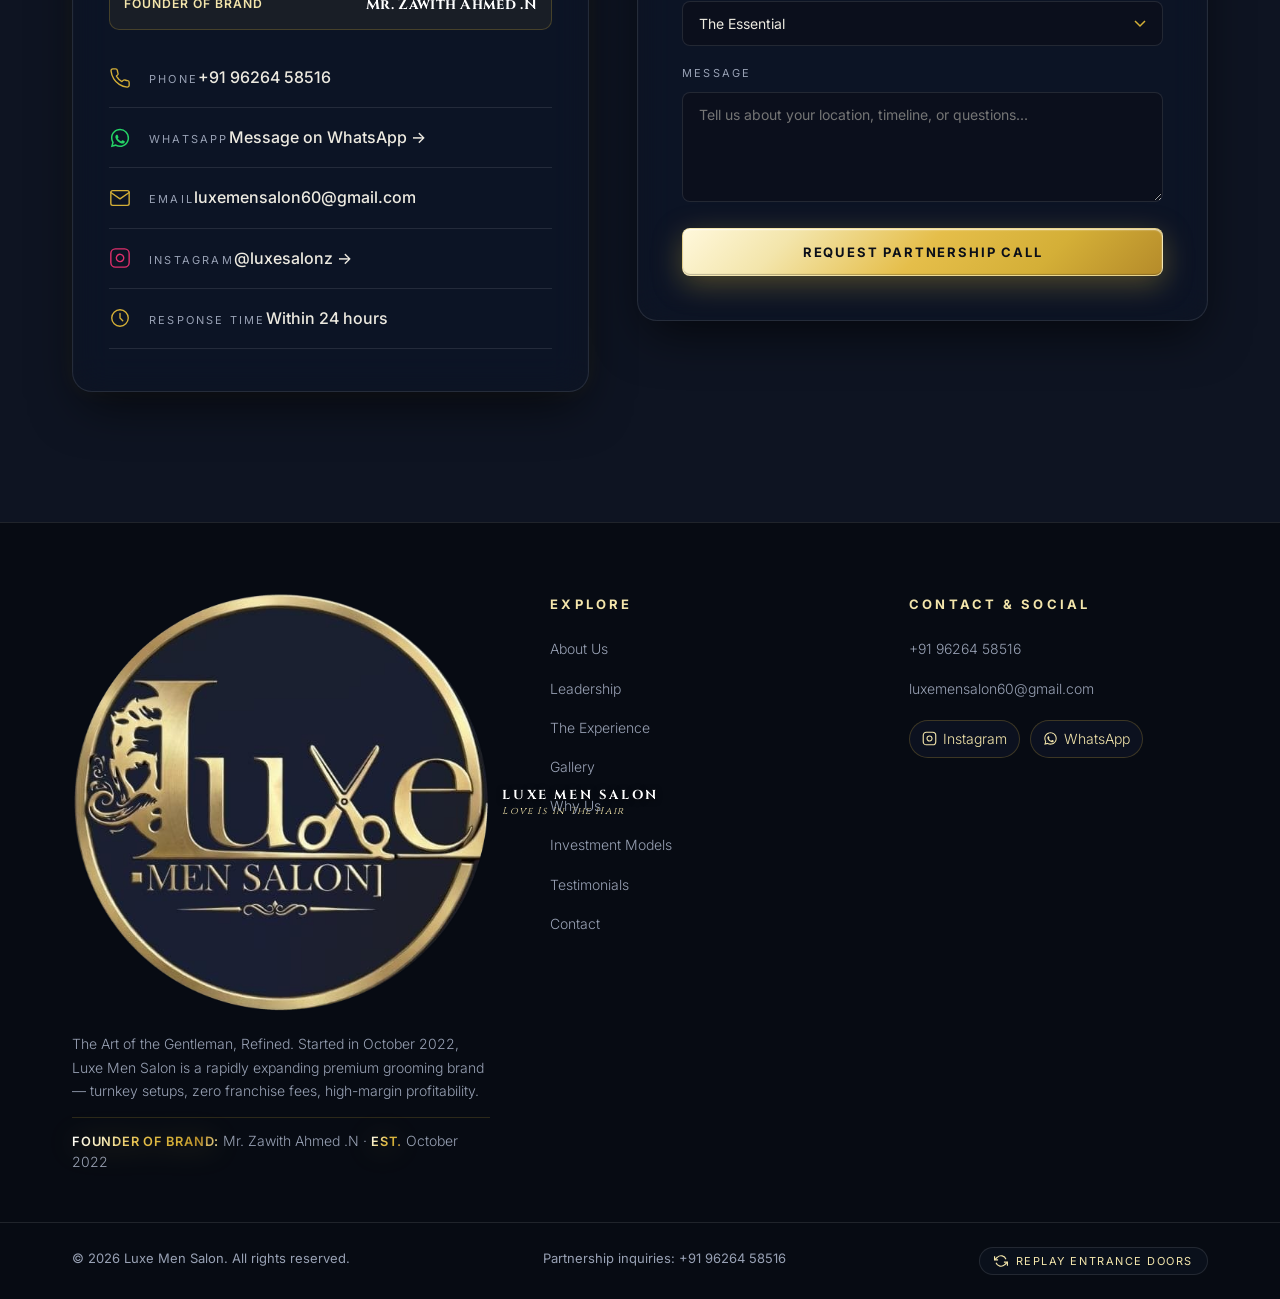
==== commit e05aad05: "feat: add stylesheet and redesign navigation layout with a centered brand and sub-partner section" ====
--- a/index.html
+++ b/index.html
@@ -63,10 +63,12 @@
 
   <header class="nav" id="navbar">
     <div class="nav-inner nav-island-inner">
-      <!-- Segment 1: Brand -->
-      <div class="nav-segment nav-segment-brand">
-        <a href="#home" class="brand">
-          <img src="images/logo.png" alt="Luxe Men Salon Logo" class="brand-logo" />
+      <!-- Centered Brand (Oversized Logo & Luxe Men Salon) -->
+      <div class="nav-segment nav-segment-brand nav-brand-center">
+        <a href="#home" class="brand brand-center">
+          <div class="brand-logo-frame">
+            <img src="images/logo.png" alt="Luxe Men Salon Logo" class="brand-logo brand-logo-oversize" />
+          </div>
           <div class="brand-text">
             <span class="brand-name">LUXE&nbsp;MEN&nbsp;SALON</span>
             <span class="brand-caption">Love Is In The Hair</span>
@@ -74,15 +76,15 @@
         </a>
       </div>
 
-      <!-- Segment 2: Navigation Links with Sliding Pill Indicator -->
+      <!-- Segment 3: Navigation Links with Sliding Pill Indicator -->
       <nav class="nav-segment nav-segment-links" id="navLinks" aria-label="Primary Navigation">
         <div class="nav-capsule" id="navCapsule">
-          <div class="nav-sliding-pill" id="navSlidingPill" aria-hidden="true"></div>
           <a href="#about" class="nav-item active" data-nav="about"><span class="nav-item-text">About</span></a>
           <a href="#leadership" class="nav-item" data-nav="leadership"><span class="nav-item-text">Leadership</span></a>
           <a href="#experience" class="nav-item" data-nav="experience"><span class="nav-item-text">The Experience</span></a>
           <a href="#gallery" class="nav-item" data-nav="gallery"><span class="nav-item-text">Gallery</span></a>
           <a href="#why" class="nav-item" data-nav="why"><span class="nav-item-text">Why Us</span></a>
+          <div class="nav-brand-spacer" aria-hidden="true"></div>
           <a href="#models" class="nav-item" data-nav="models"><span class="nav-item-text">Investment Models</span></a>
           <a href="#testimonials" class="nav-item" data-nav="testimonials"><span class="nav-item-text">Testimonials</span></a>
           <a href="#contact" class="nav-item" data-nav="contact"><span class="nav-item-text">Contact</span></a>
@@ -106,19 +108,8 @@
         </div>
       </nav>
 
-      <!-- Segment 3: Quick Action Buttons (Direct Call + Partnership Inquiries) -->
+      <!-- Segment 4: Right Actions (Instagram, WhatsApp & Hamburger) -->
       <div class="nav-segment nav-segment-actions">
-        <!-- Direct Phone Calling Button -->
-        <a href="tel:+919626458516" class="nav-call-btn" title="Direct Phone Call: +91 9626458516" aria-label="Direct Phone Call: +91 9626458516">
-          <span class="nav-call-icon">
-            <svg width="15" height="15" viewBox="0 0 24 24" fill="none" stroke="currentColor" stroke-width="2.2" stroke-linecap="round" stroke-linejoin="round"><path d="M22 16.92v3a2 2 0 0 1-2.18 2 19.79 19.79 0 0 1-8.63-3.07 19.5 19.5 0 0 1-6-6 19.79 19.79 0 0 1-3.07-8.67A2 2 0 0 1 4.11 2h3a2 2 0 0 1 2 1.72 12.84 12.84 0 0 0 .7 2.81 2 2 0 0 1-.45 2.11L8.09 9.91a16 16 0 0 0 6 6l1.27-1.27a2 2 0 0 1 2.11-.45 12.84 12.84 0 0 0 2.81.7A2 2 0 0 1 22 16.92z"/></svg>
-          </span>
-          <span class="nav-call-text">+91 9626458516</span>
-        </a>
-
-        <!-- Partnership Inquiries Button -->
-        <a href="#contact" class="btn btn-pill-gold nav-partner-btn">Partnership Inquiries</a>
-
         <!-- Instagram & WhatsApp Compact Buttons -->
         <div class="nav-icons-group">
           <a href="https://www.instagram.com/luxesalonz?utm_source=ig_web_button_share_sheet&stkn=ZDNlZDc0MzIxNw==" target="_blank" rel="noopener noreferrer" class="nav-icon-btn nav-insta-btn" aria-label="Visit Luxe Men Salon on Instagram" title="Instagram @luxesalonz">
@@ -134,6 +125,14 @@
           <span></span><span></span><span></span>
         </button>
       </div>
+    </div>
+
+    <!-- Below Navbar Left Corner: Partnership Inquiries below logo -->
+    <div class="nav-sub-partner" id="navSubPartner">
+      <a href="#contact" class="btn btn-pill-gold nav-partner-below-btn">
+        <span class="partner-btn-dot">✦</span>
+        <span>Partnership Inquiries</span>
+      </a>
     </div>
   </header>
 
--- a/css/styles.css
+++ b/css/styles.css
@@ -137,6 +137,8 @@
 
 .nav-inner.nav-island-inner {
   width: 100%;
+  position: relative;
+  overflow: visible;
   /* Rich dark theme (#0B0F19) with glassmorphic backing */
   background: rgba(11, 15, 25, 0.88);
   -webkit-backdrop-filter: blur(22px) saturate(190%);
@@ -174,111 +176,173 @@
   align-items: center;
 }
 
-/* Segment 1: Brand */
+/* Centered Brand (Oversized Logo & Luxe Men Salon) */
 .nav-segment-brand {
   flex-shrink: 0;
-  padding-right: 14px;
-  border-right: 1px solid rgba(212, 175, 55, 0.20);
+}
+
+.nav-segment-brand.nav-brand-center {
+  position: absolute;
+  left: 50%;
+  top: 50%;
+  transform: translate(-50%, -50%);
+  z-index: 25;
+  pointer-events: auto;
+  border: none;
+  padding: 0;
 }
 
 .brand {
   display: inline-flex;
   align-items: center;
-  gap: 10px;
+  gap: 12px;
   text-decoration: none;
   flex-shrink: 0;
 }
+
+.brand-logo-frame {
+  position: relative;
+  display: flex;
+  align-items: center;
+  justify-content: center;
+  flex-shrink: 0;
+}
+
+/* Circular gold halo glow behind the oversized logo */
+.brand-logo-frame::before {
+  content: "";
+  position: absolute;
+  inset: -4px;
+  border-radius: 50%;
+  background: radial-gradient(circle, rgba(212, 175, 55, 0.55) 0%, rgba(243, 229, 171, 0.20) 50%, transparent 72%);
+  filter: blur(5px);
+  opacity: 0.85;
+  pointer-events: none;
+  transition: opacity 0.35s ease, transform 0.35s ease;
+}
+
+.brand:hover .brand-logo-frame::before {
+  opacity: 1;
+  transform: scale(1.15);
+  background: radial-gradient(circle, rgba(243, 229, 171, 0.75) 0%, rgba(212, 175, 55, 0.35) 60%, transparent 75%);
+}
+
+.brand-logo {
+  border-radius: 50%;
+  object-fit: contain;
+}
+
+/* Oversized Circular Logo */
+.brand-logo-oversize {
+  width: 58px;
+  height: 58px;
+  border-radius: 50%;
+  object-fit: contain;
+  background: radial-gradient(circle at 35% 35%, #182238 0%, #0B0F19 75%, #05070B 100%);
+  border: 2px solid rgba(243, 229, 171, 0.92);
+  padding: 4px;
+  box-shadow:
+    0 0 22px rgba(212, 175, 55, 0.50),
+    0 6px 18px rgba(0, 0, 0, 0.75),
+    inset 0 1px 2px rgba(255, 255, 255, 0.40);
+  display: block;
+  transition: transform 0.35s cubic-bezier(0.22, 1, 0.36, 1), box-shadow 0.35s ease, border-color 0.35s ease;
+}
+
+.brand:hover .brand-logo-oversize {
+  transform: scale(1.08) rotate(3deg);
+  border-color: #FFFFFF;
+  box-shadow:
+    0 0 32px rgba(243, 229, 171, 0.85),
+    0 8px 24px rgba(0, 0, 0, 0.85),
+    inset 0 1px 3px rgba(255, 255, 255, 0.65);
+}
+
 .brand-text {
   display: flex;
   flex-direction: column;
   gap: 2px;
 }
-.brand-logo {
-  width: 40px;
-  height: 40px;
-  border-radius: 50%;
-  object-fit: contain;
-  filter: drop-shadow(0 2px 8px rgba(212, 175, 55, 0.45));
-  transition: transform 0.35s ease, filter 0.35s ease;
-}
-.brand:hover .brand-logo {
-  transform: scale(1.08) rotate(3deg);
-  filter: drop-shadow(0 4px 16px rgba(212, 175, 55, 0.75));
-}
+
 .brand-name {
   font-family: var(--font-display);
-  font-size: 12.5px;
-  letter-spacing: 0.24em;
+  font-size: 13.5px;
+  letter-spacing: 0.22em;
   color: #FFFFFF;
-  font-weight: 600;
+  font-weight: 700;
   line-height: 1.2;
-}
+  white-space: nowrap;
+  text-shadow: 0 1px 6px rgba(0, 0, 0, 0.8);
+  transition: color 0.3s ease, text-shadow 0.3s ease;
+}
+
+.brand:hover .brand-name {
+  color: #FFFDF5;
+  text-shadow: 0 0 14px rgba(243, 229, 171, 0.65);
+}
+
 .brand-caption {
   font-family: var(--font-display);
   font-style: italic;
-  font-size: 11px;
-  letter-spacing: 0.1em;
+  font-size: 10.5px;
+  letter-spacing: 0.12em;
   color: var(--gold-light);
   line-height: 1.2;
   font-weight: 400;
+  white-space: nowrap;
   transition: color 0.3s ease, text-shadow 0.3s ease;
 }
+
 .brand:hover .brand-caption {
   color: #FFF2CC;
-  text-shadow: 0 0 10px rgba(212, 175, 55, 0.5);
+  text-shadow: 0 0 10px rgba(212, 175, 55, 0.6);
+}
+
+/* Nav Brand Spacer: clears room for the centered brand between Gallery and Why Us */
+.nav-brand-spacer {
+  width: 250px;
+  height: 1px;
+  flex-shrink: 0;
+  margin: 0 auto;
+  pointer-events: none;
 }
 
 /* Segment 2: Centered Capsule with Sliding Pill Indicator */
 .nav-segment-links {
+  width: 100%;
   flex: 1;
   display: flex;
-  justify-content: center;
   align-items: center;
   margin: 0;
 }
 
 .nav-capsule {
   position: relative;
-  display: inline-flex;
-  align-items: center;
-  gap: 2px;
-  background: rgba(5, 7, 13, 0.65);
-  border: 1px solid rgba(212, 175, 55, 0.22);
-  border-radius: 9999px;
-  padding: 4px 5px;
-  box-shadow: inset 0 1px 4px rgba(0, 0, 0, 0.6);
-}
-
-/* The Interactive Sliding Background Indicator Pill in Soft Gold */
+  display: flex;
+  align-items: center;
+  width: 100%;
+  gap: 4px;
+  background: transparent;
+  border: none;
+  padding: 4px 88px 4px 6px;
+  box-shadow: none;
+}
+
+/* Sliding pill indicator removed as requested */
 .nav-sliding-pill {
-  position: absolute;
-  top: 4px;
-  bottom: 4px;
-  left: 0;
-  width: 0;
-  border-radius: 9999px;
-  background: linear-gradient(135deg, rgba(212, 175, 55, 0.28) 0%, rgba(243, 229, 171, 0.38) 50%, rgba(212, 175, 55, 0.22) 100%);
-  border: 1px solid rgba(212, 175, 55, 0.70);
-  box-shadow:
-    0 0 14px rgba(212, 175, 55, 0.45),
-    inset 0 1px 1.5px rgba(255, 255, 255, 0.40);
-  pointer-events: none;
-  z-index: 1;
-  transition: transform 0.35s cubic-bezier(0.22, 1, 0.36, 1), width 0.35s cubic-bezier(0.22, 1, 0.36, 1), opacity 0.25s ease;
-  opacity: 0;
-  will-change: transform, width, opacity;
+  display: none !important;
 }
 
 .nav-item {
   position: relative;
   z-index: 2;
   font-family: var(--font-body);
-  font-size: 11.5px;
-  letter-spacing: 0.1em;
+  font-size: 12px;
+  letter-spacing: 0.12em;
   text-transform: uppercase;
-  color: rgba(245, 245, 247, 0.78);
+  color: rgba(245, 245, 247, 0.80);
   font-weight: 500;
-  padding: 6px 12px;
+  padding: 7px 15px;
   border-radius: 9999px;
   text-decoration: none;
   white-space: nowrap;
@@ -315,8 +379,8 @@
   /* absolute so it doesn't push text upward */
   position: absolute;
   bottom: 3px;
-  left: 12px;
-  right: 12px;
+  left: 14px;
+  right: 14px;
   height: 1.5px;
   border-radius: 9999px;
   background: linear-gradient(
@@ -370,14 +434,16 @@
   display: none;
 }
 
-/* Segment 3: Quick Action Buttons on the Right Corner */
+/* Segment 4: Quick Action Buttons on the Right Corner */
 .nav-segment-actions {
-  flex-shrink: 0;
+  position: absolute;
+  right: 14px;
+  top: 50%;
+  transform: translateY(-50%);
   display: flex;
   align-items: center;
   gap: 10px;
-  padding-left: 14px;
-  border-left: 1px solid rgba(212, 175, 55, 0.20);
+  z-index: 30;
 }
 
 /* Direct Phone Calling Button (+91 9626458516) */
@@ -419,10 +485,96 @@
   color: #FFF0BA;
 }
 
-/* Partnership Inquiries Button */
+/* Partnership Inquiries Button (Shifted below navbar, left corner under logo) */
 .nav-partner-btn {
   padding: 8px 16px;
   font-size: 11px;
+}
+
+.nav-sub-partner {
+  position: absolute;
+  top: calc(100% + 9px);
+  left: 14px;
+  z-index: 988;
+  display: inline-flex;
+  pointer-events: auto;
+  animation: fadeInDownSub 0.5s cubic-bezier(0.22, 1, 0.36, 1) forwards;
+}
+
+.nav-partner-below-btn {
+  display: inline-flex;
+  align-items: center;
+  gap: 7px;
+  padding: 7px 16px;
+  font-size: 11px;
+  font-weight: 700;
+  letter-spacing: 0.1em;
+  text-transform: uppercase;
+  border-radius: 9999px;
+  background: linear-gradient(135deg, #FFF8DC 0%, #F3E5AB 24%, #E5BE4A 50%, #D4AF37 75%, #B58B2A 100%);
+  color: #0B0F19;
+  border: 1px solid rgba(243, 229, 171, 0.9);
+  box-shadow:
+    0 4px 18px rgba(0, 0, 0, 0.55),
+    0 0 16px rgba(212, 175, 55, 0.40),
+    inset 0 1px 1.5px rgba(255, 255, 255, 0.85);
+  transition: all 0.35s cubic-bezier(0.22, 1, 0.36, 1);
+  text-decoration: none;
+  white-space: nowrap;
+}
+
+.nav-partner-below-btn:hover {
+  transform: translateY(-2px);
+  box-shadow:
+    0 8px 24px rgba(0, 0, 0, 0.65),
+    0 0 24px rgba(212, 175, 55, 0.65),
+    inset 0 1px 2px rgba(255, 255, 255, 0.95);
+  border-color: #FFFFFF;
+  color: #000000;
+}
+
+.nav-partner-below-btn .partner-btn-dot {
+  color: #8C6A15;
+  font-size: 9px;
+  transition: transform 0.3s ease;
+}
+
+.nav-partner-below-btn:hover .partner-btn-dot {
+  transform: rotate(45deg) scale(1.2);
+}
+
+@keyframes fadeInDownSub {
+  from {
+    opacity: 0;
+    transform: translateY(-6px);
+  }
+  to {
+    opacity: 1;
+    transform: translateY(0);
+  }
+}
+
+@media (max-width: 1024px) {
+  .nav-sub-partner {
+    left: 8px;
+    top: calc(100% + 7px);
+  }
+  .nav-partner-below-btn {
+    padding: 6px 14px;
+    font-size: 10px;
+    letter-spacing: 0.08em;
+  }
+}
+
+@media (max-width: 480px) {
+  .nav-sub-partner {
+    left: 4px;
+    top: calc(100% + 6px);
+  }
+  .nav-partner-below-btn {
+    padding: 5px 12px;
+    font-size: 9.5px;
+  }
 }
 
 .btn-pill-gold {
@@ -2278,6 +2430,52 @@
 .reveal { opacity: 0; transform: translateY(34px); transition: opacity 0.9s cubic-bezier(0.22, 1, 0.36, 1), transform 0.9s cubic-bezier(0.22, 1, 0.36, 1); will-change: opacity, transform; }
 .reveal.is-visible { opacity: 1; transform: none; }
 
+@media (max-width: 1320px) {
+  .nav-brand-spacer {
+    width: 235px;
+  }
+  .brand-logo-oversize {
+    width: 54px;
+    height: 54px;
+  }
+  .brand-name {
+    font-size: 13px;
+    letter-spacing: 0.20em;
+  }
+  .brand-caption {
+    font-size: 10px;
+  }
+  .nav-item {
+    padding: 6px 12px;
+    font-size: 11.5px;
+  }
+}
+
+@media (max-width: 1180px) {
+  .nav-brand-spacer {
+    width: 215px;
+  }
+  .brand-logo-oversize {
+    width: 50px;
+    height: 50px;
+  }
+  .brand-name {
+    font-size: 12px;
+    letter-spacing: 0.16em;
+  }
+  .brand-caption {
+    font-size: 9px;
+  }
+  .nav-item {
+    padding: 6px 9px;
+    font-size: 11px;
+    letter-spacing: 0.09em;
+  }
+  .nav-capsule {
+    gap: 2px;
+  }
+}
+
 @media (max-width: 1024px) {
   .nav {
     top: 14px;
@@ -2287,13 +2485,33 @@
     transform: none;
   }
   .nav-inner.nav-island-inner {
-    padding: 6px 12px 6px 10px;
+    padding: 6px 12px 6px 12px;
     border-radius: 9999px;
     gap: 8px;
   }
-  .nav-segment-brand {
+  .nav-segment-brand.nav-brand-center {
+    position: absolute;
+    left: 50%;
+    top: 50%;
+    transform: translate(-50%, -50%);
     border-right: none;
     padding-right: 0;
+    z-index: 25;
+  }
+  .brand-logo-oversize {
+    width: 48px;
+    height: 48px;
+    padding: 3px;
+  }
+  .brand-name {
+    font-size: 11.5px;
+    letter-spacing: 0.16em;
+  }
+  .brand-caption {
+    font-size: 9px;
+  }
+  .nav-brand-spacer {
+    display: none !important;
   }
   .nav-segment-actions {
     border-left: none;
@@ -2419,16 +2637,17 @@
   .nav-inner.nav-island-inner {
     padding: 6px 10px;
   }
+  .brand-logo-oversize {
+    width: 44px;
+    height: 44px;
+    padding: 2.5px;
+  }
   .brand-name {
-    font-size: 11px;
-    letter-spacing: 0.16em;
+    font-size: 10.5px;
+    letter-spacing: 0.14em;
   }
   .brand-caption {
-    font-size: 9px;
-  }
-  .brand-logo {
-    width: 34px;
-    height: 34px;
+    font-size: 8.5px;
   }
   .nav-call-btn {
     padding: 6px 10px;
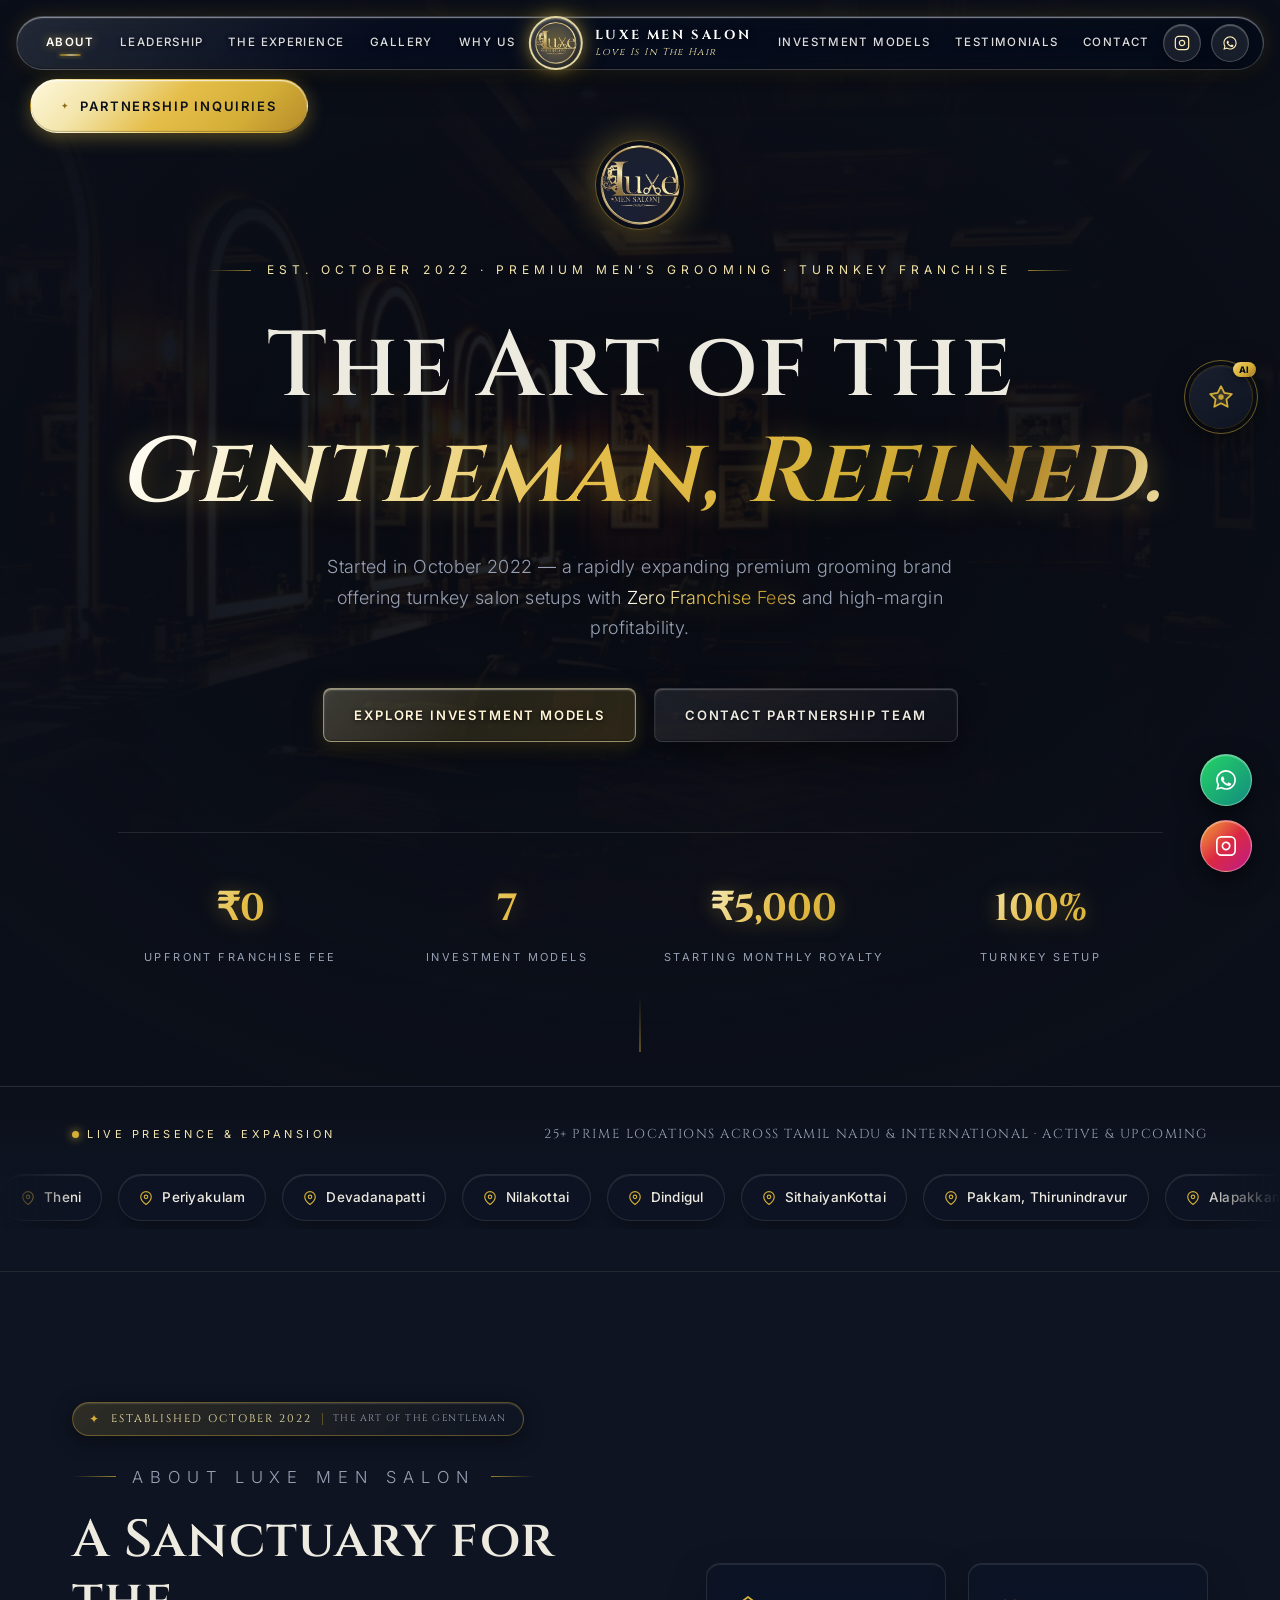
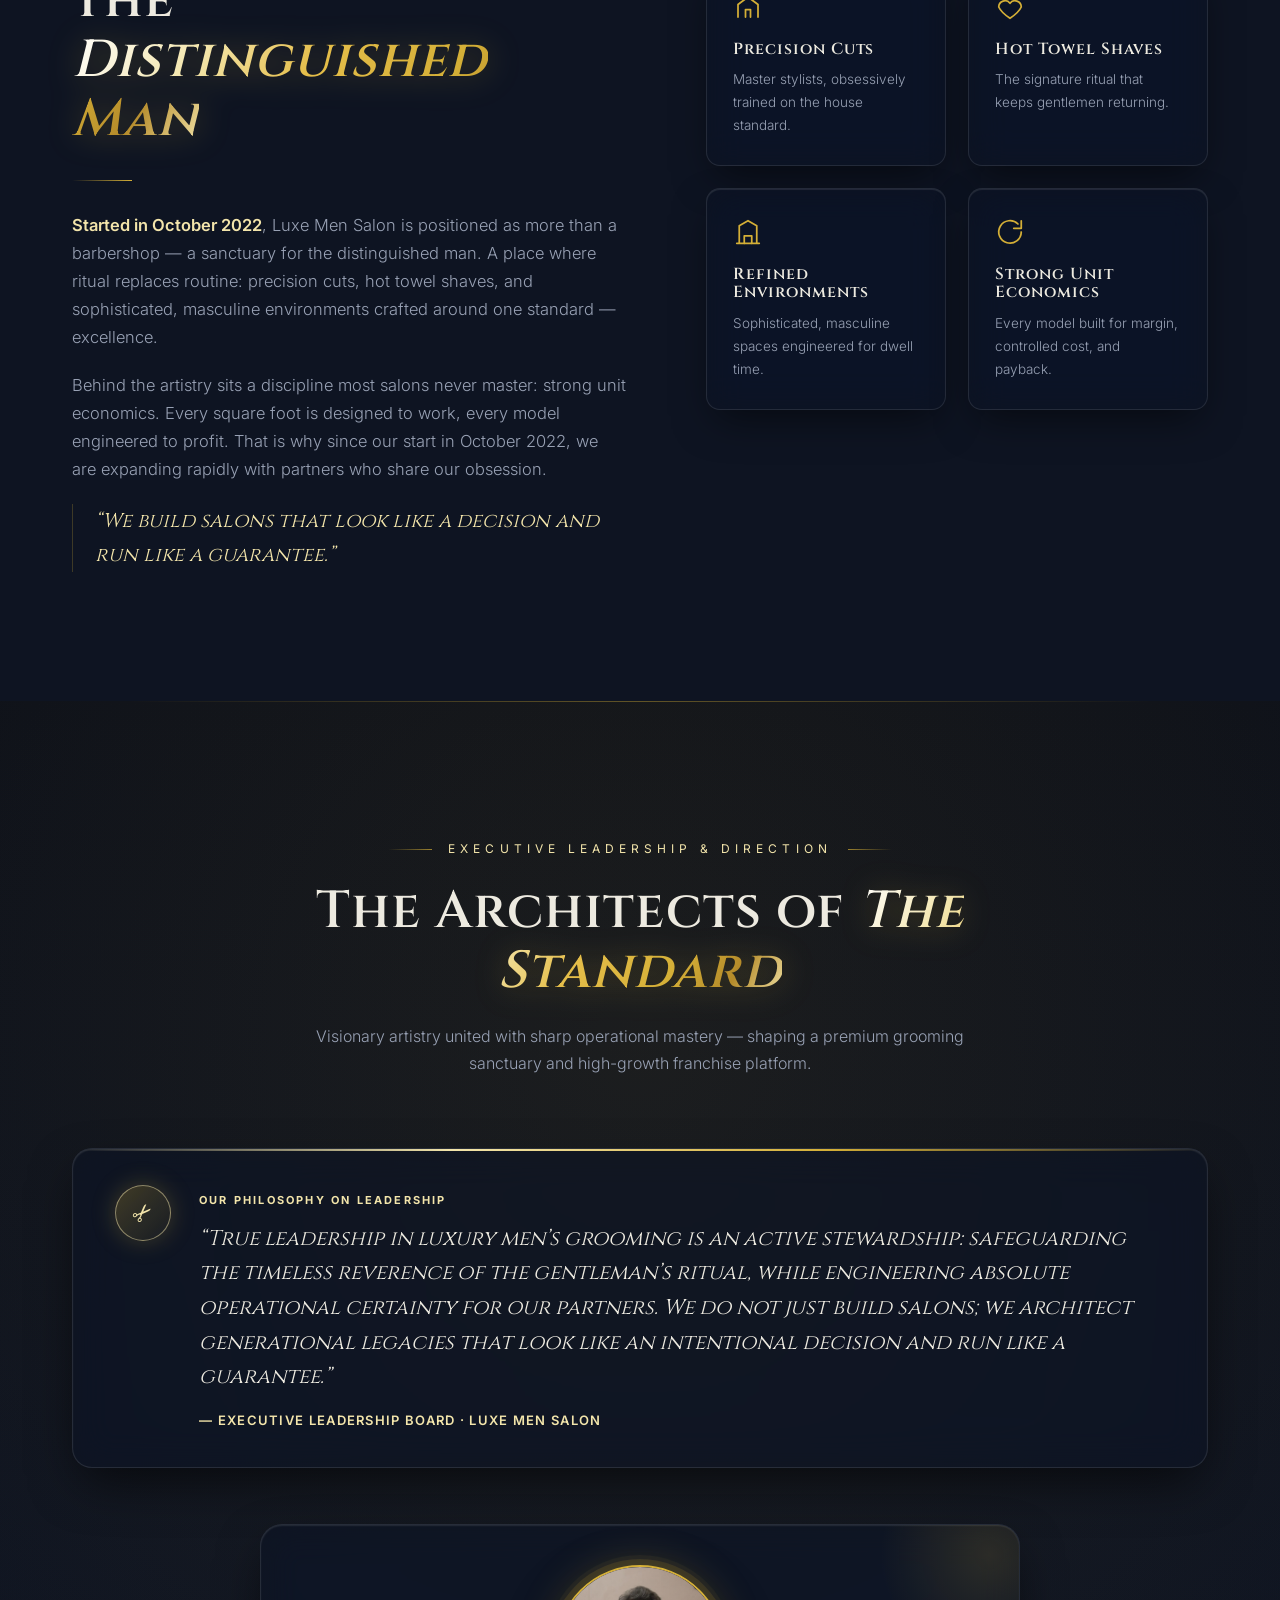
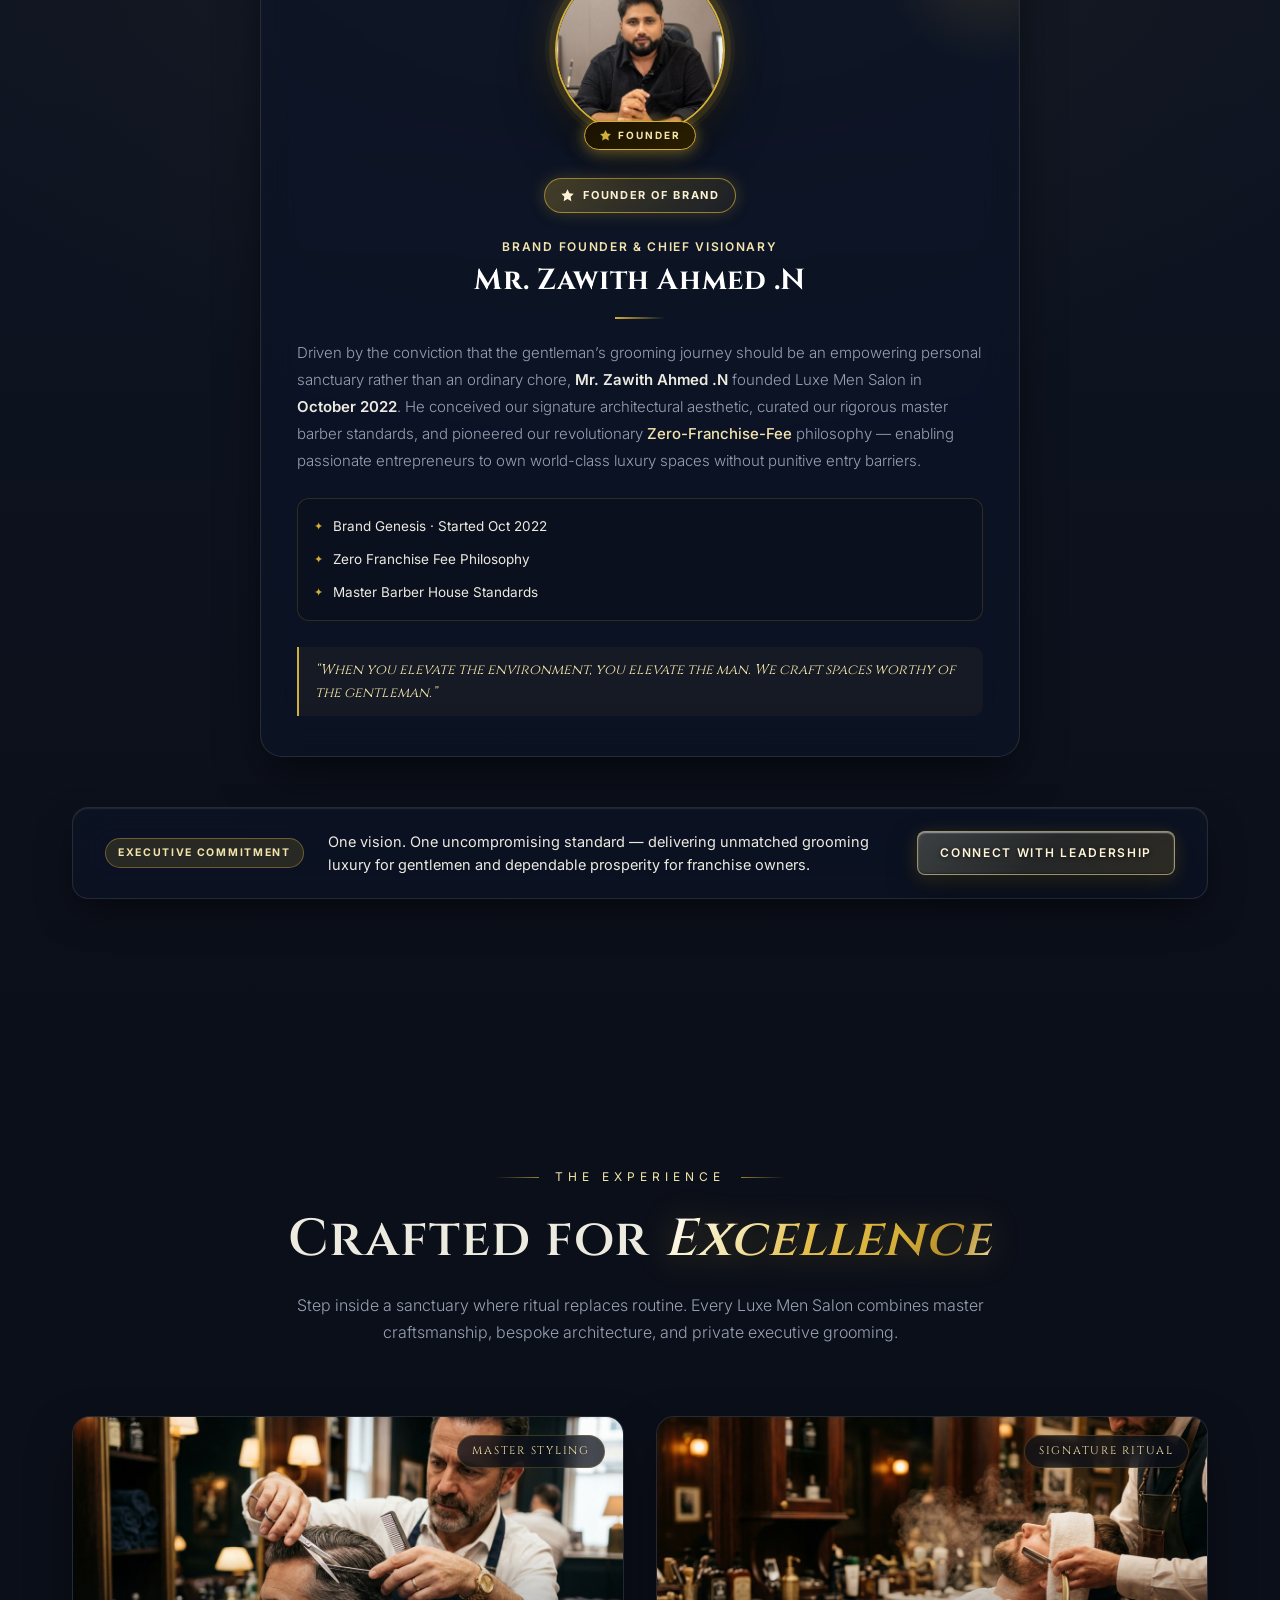
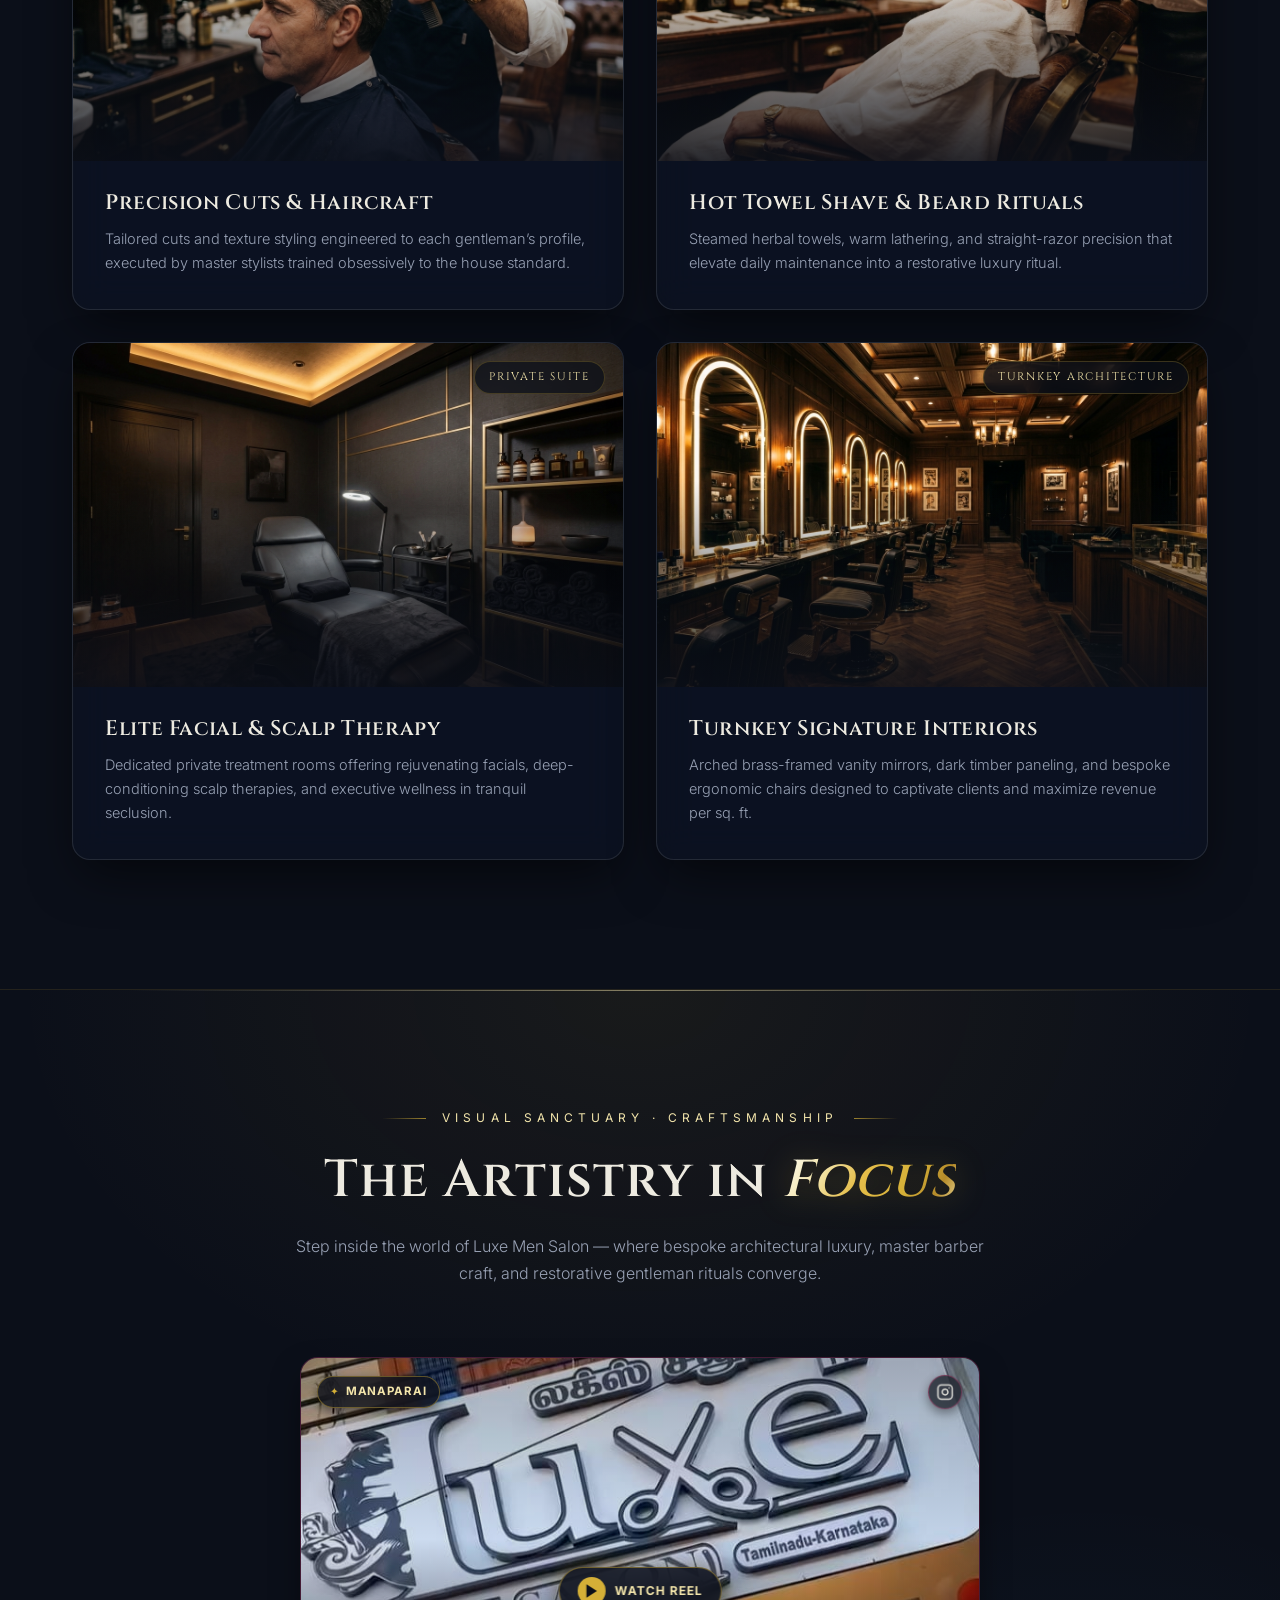
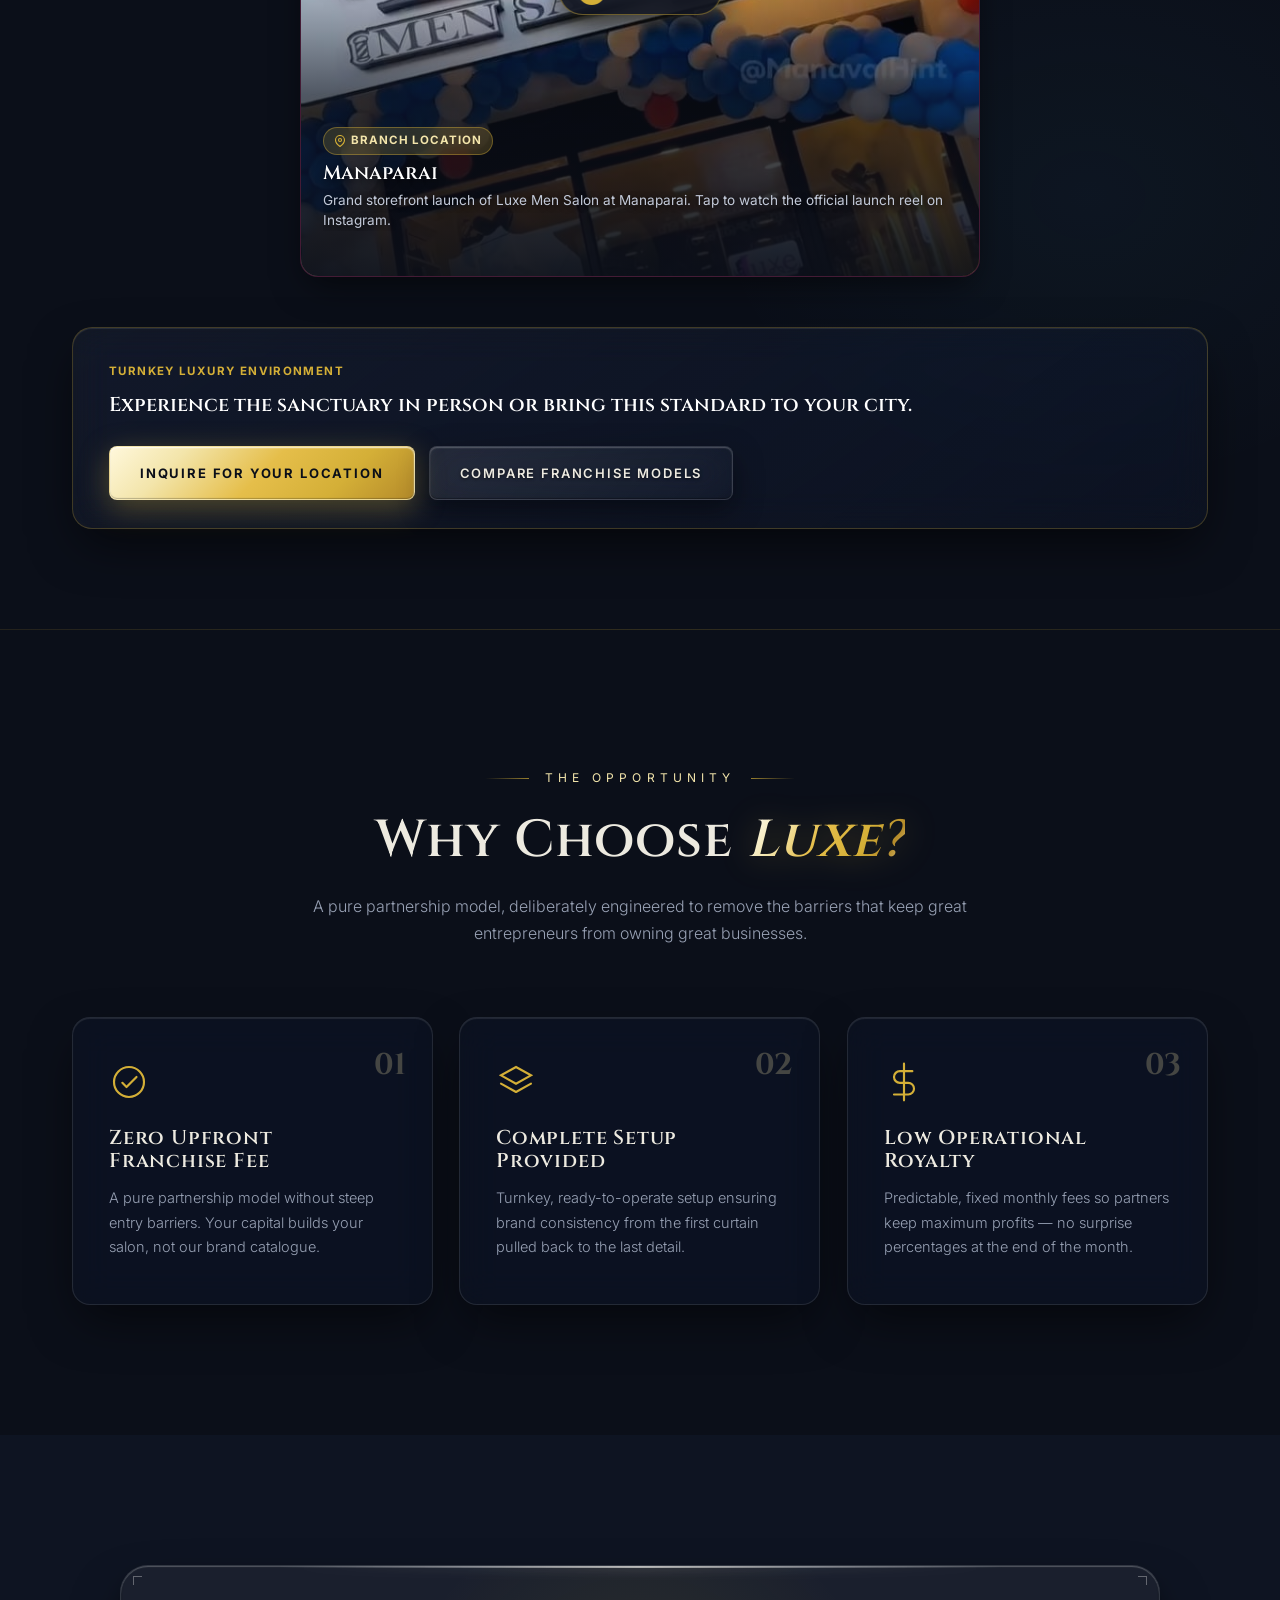
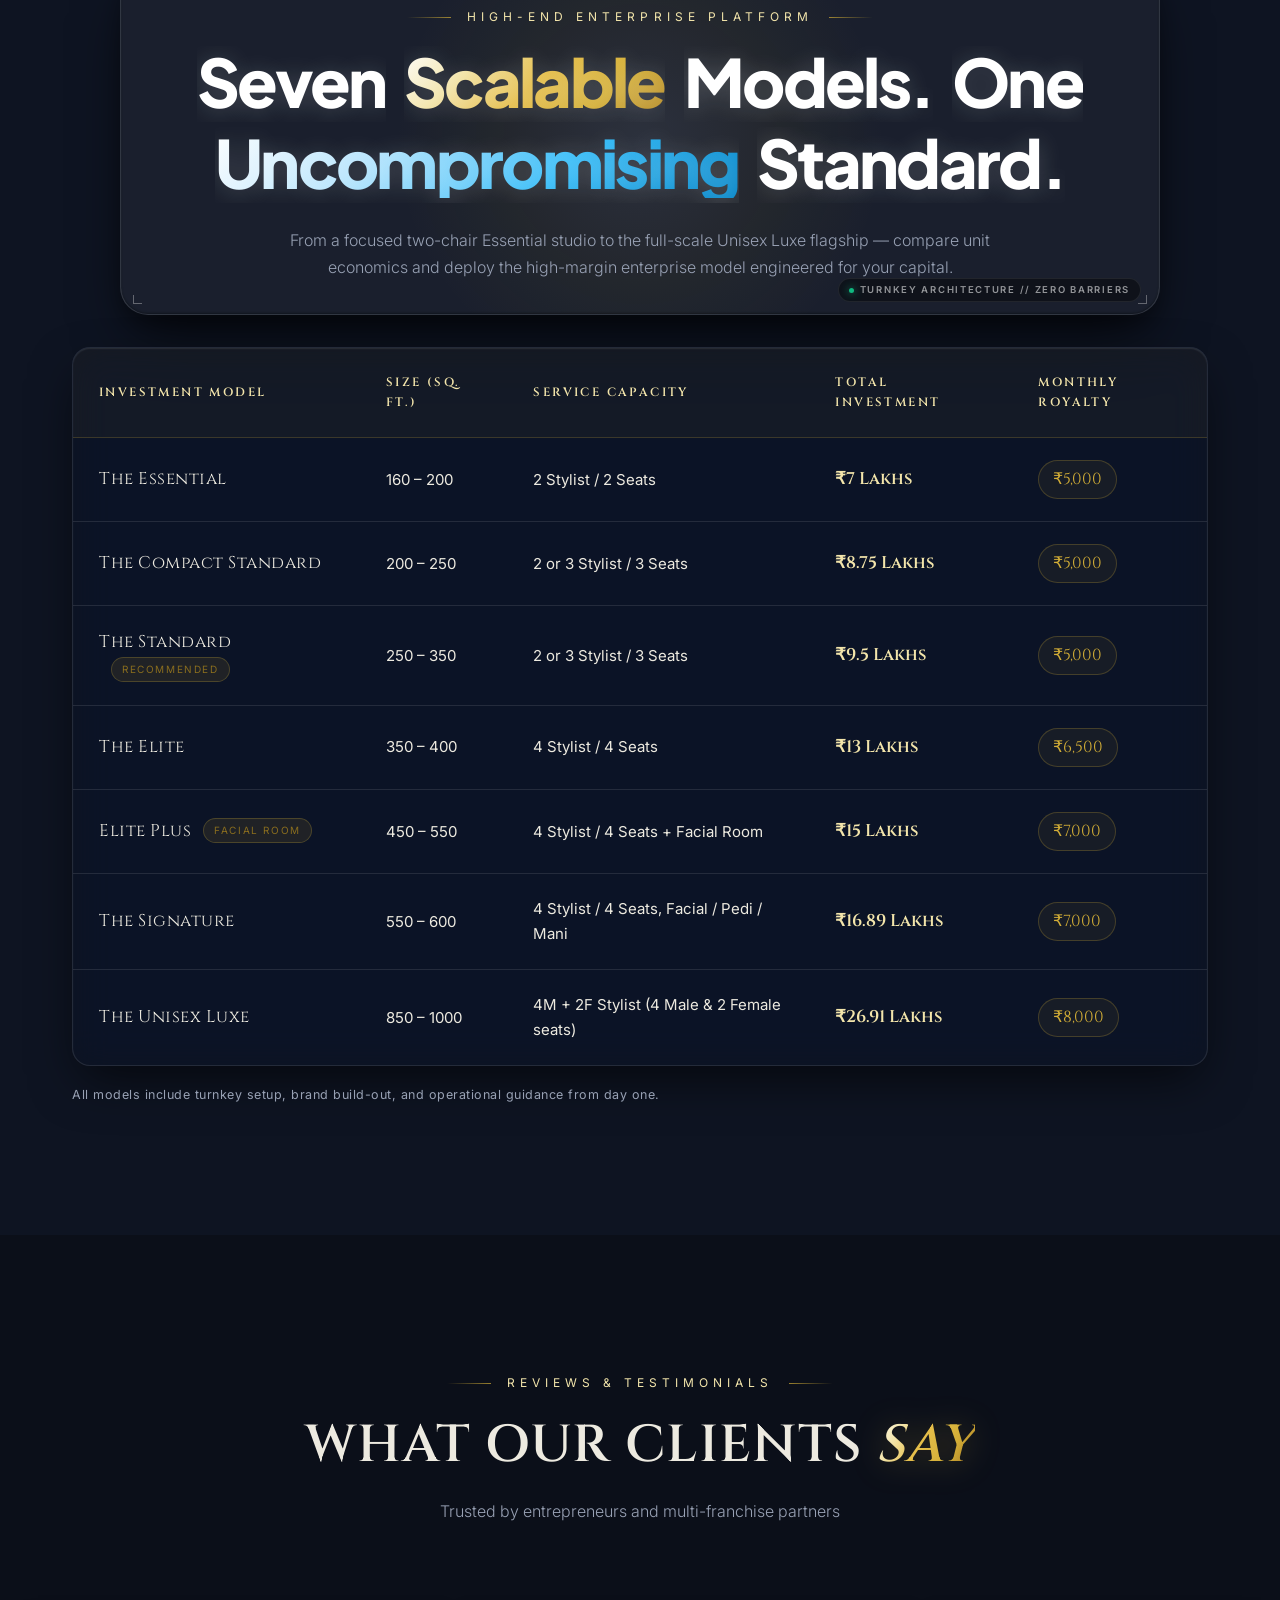
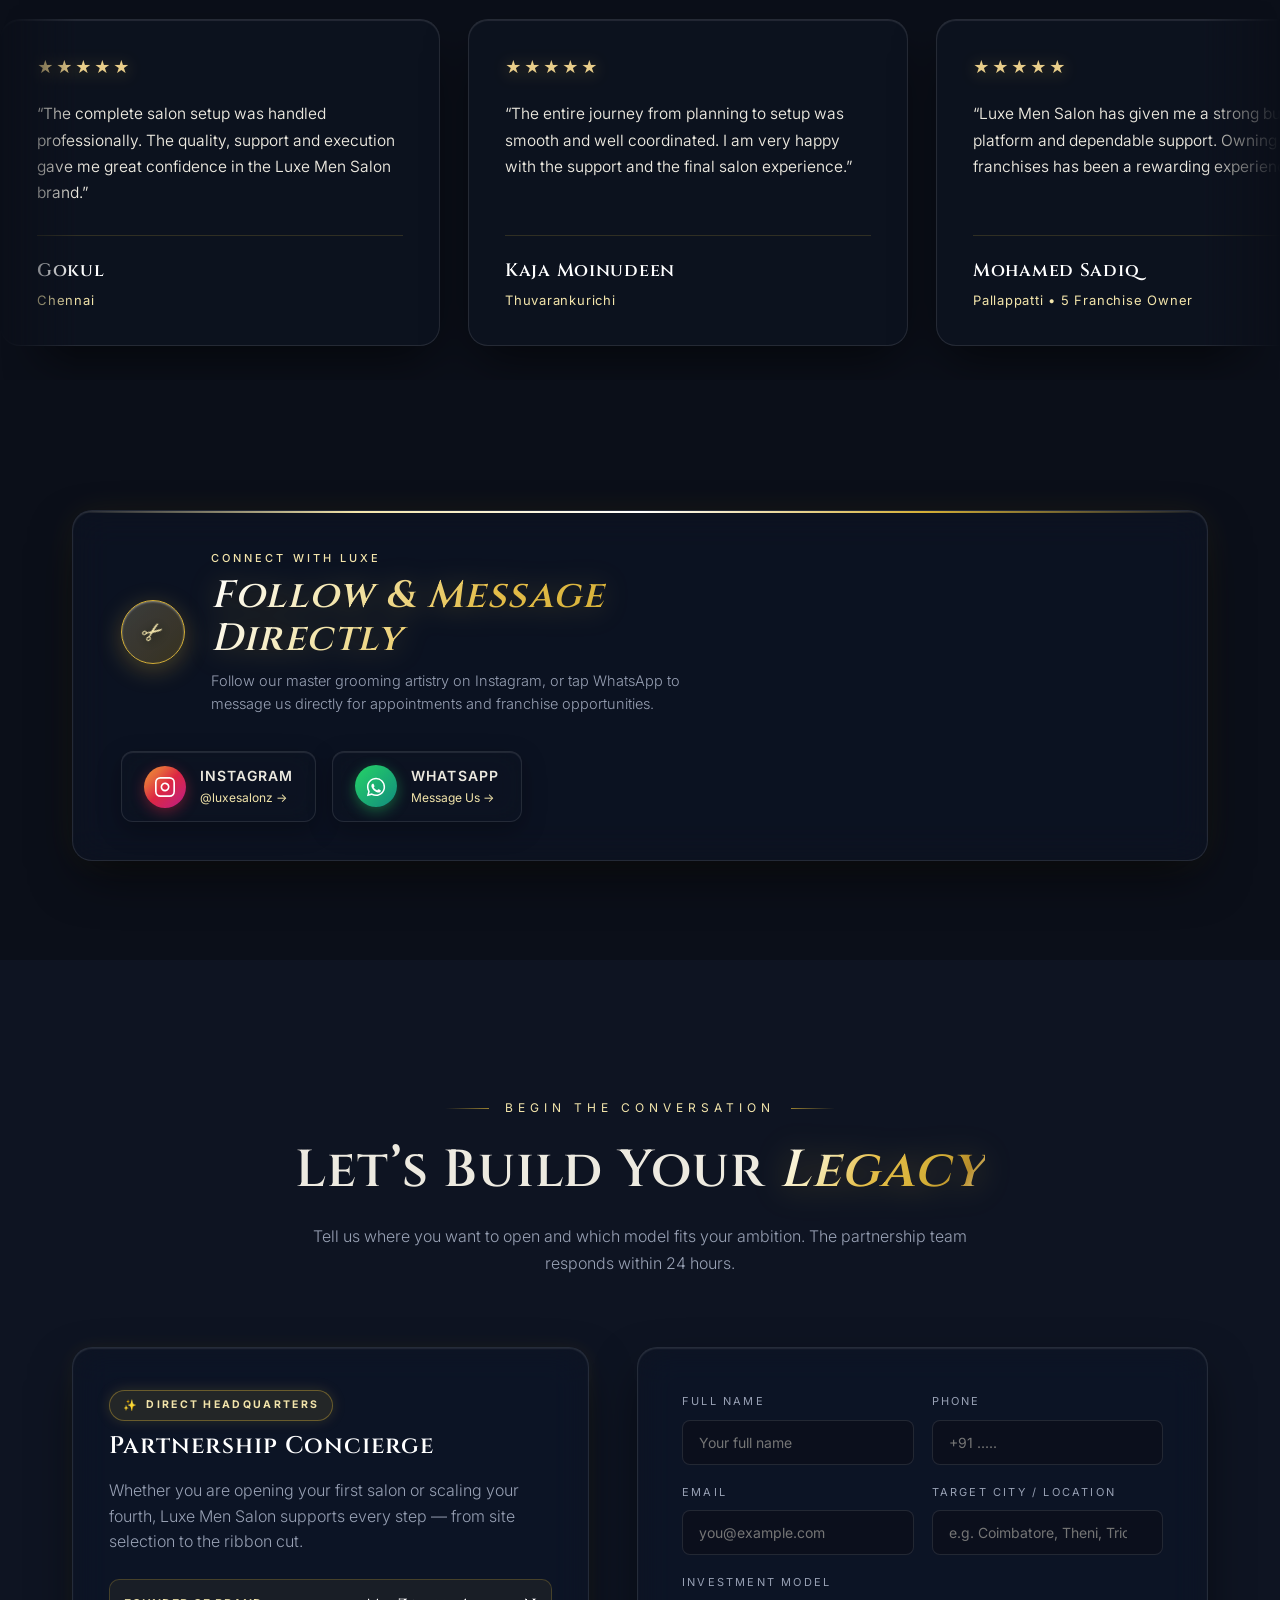
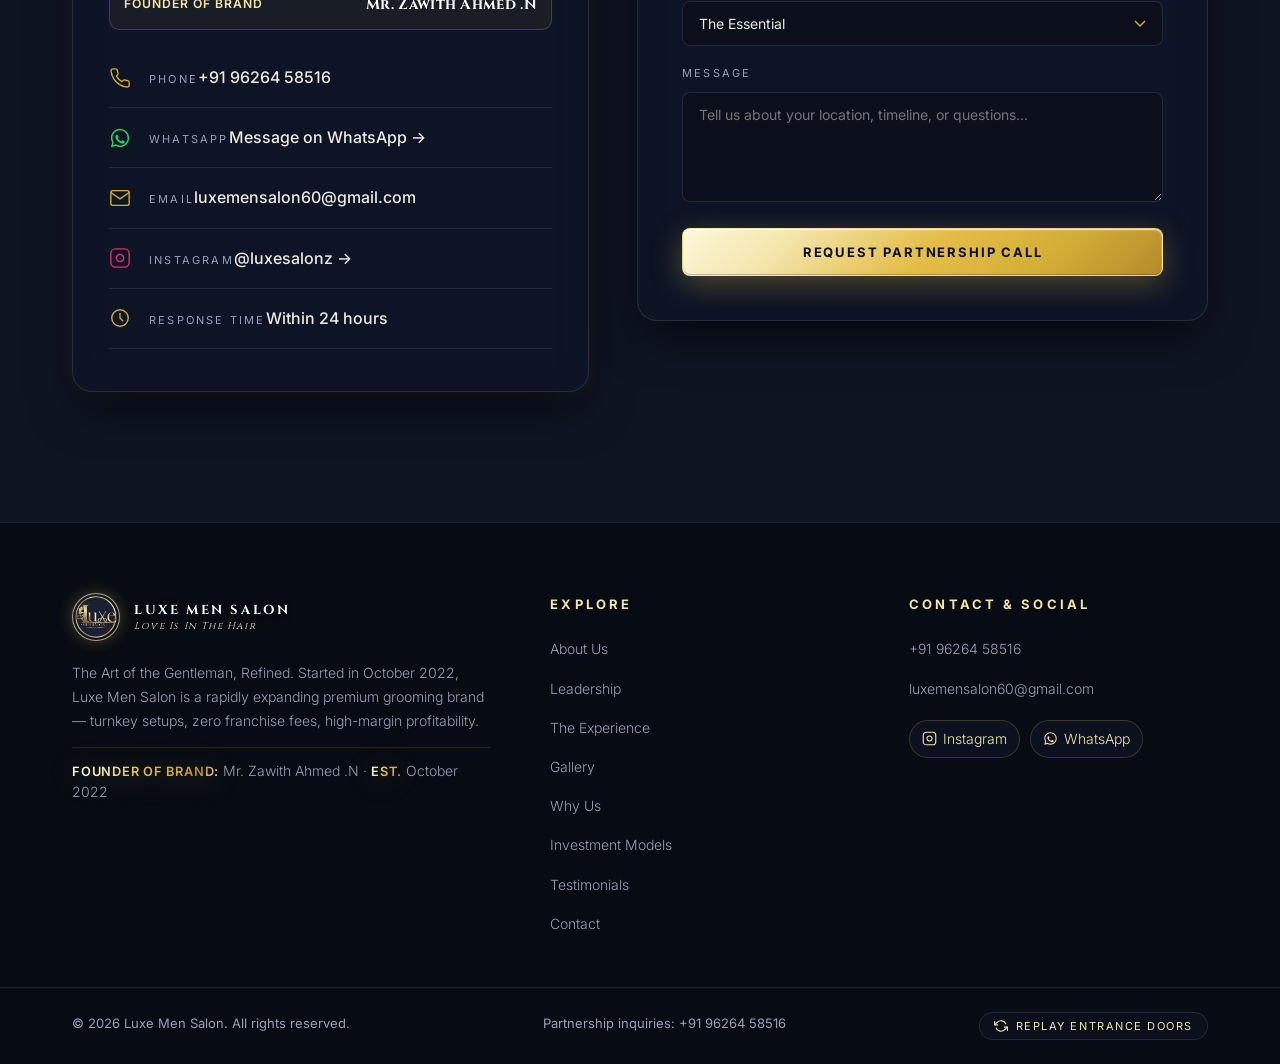
==== commit 64c62aeb: "Improve salon logo branding in footer This change standardizes the brand logo sizing and layout acro" ====
--- a/index.html
+++ b/index.html
@@ -891,8 +891,8 @@
     <div class="footer-inner">
       <div class="footer-grid">
         <div>
-          <a href="#home" class="brand" style="margin-bottom:20px;">
-            <img src="images/logo.png" alt="Luxe Men Salon Logo" class="brand-logo" />
+          <a href="#home" class="brand footer-brand">
+            <img src="images/logo.png" alt="Luxe Men Salon Logo" class="brand-logo" width="48" height="48" />
             <div class="brand-text">
               <span class="brand-name">LUXE&nbsp;MEN&nbsp;SALON</span>
               <span class="brand-caption">Love Is In The Hair</span>
--- a/css/styles.css
+++ b/css/styles.css
@@ -139,12 +139,17 @@
   width: 100%;
   position: relative;
   overflow: visible;
-  /* Rich dark theme (#0B0F19) with glassmorphic backing */
-  background: rgba(11, 15, 25, 0.88);
-  -webkit-backdrop-filter: blur(22px) saturate(190%);
-  backdrop-filter: blur(22px) saturate(190%);
-  /* Subtle translucent white border with metallic gold glow */
-  border: 1px solid rgba(255, 255, 255, 0.12);
+  /* Crystal Transparent Glassmorphism Substrate */
+  background: linear-gradient(
+    135deg,
+    rgba(255, 255, 255, 0.12) 0%,
+    rgba(14, 20, 36, 0.25) 30%,
+    rgba(8, 12, 22, 0.38) 100%
+  );
+  -webkit-backdrop-filter: blur(24px) saturate(200%) contrast(105%);
+  backdrop-filter: blur(24px) saturate(200%) contrast(105%);
+  /* Crystal perimeter edge with metallic gold sheen */
+  border: 1px solid rgba(255, 255, 255, 0.20);
   border-radius: 9999px;
   padding: 6px 14px 6px 12px;
   display: flex;
@@ -152,22 +157,37 @@
   justify-content: space-between;
   gap: 12px;
   box-shadow:
-    0 0 24px rgba(212, 175, 55, 0.25),
-    0 0 52px rgba(212, 175, 55, 0.10),
-    0 16px 40px rgba(0, 0, 0, 0.80),
-    inset 0 1px 1.5px rgba(255, 255, 255, 0.18);
-  transition: background 0.35s ease, border-color 0.35s ease, box-shadow 0.35s ease, transform 0.35s ease;
-}
-
-.nav.scrolled .nav-inner.nav-island-inner,
+    0 10px 32px rgba(0, 0, 0, 0.35),
+    0 0 20px rgba(212, 175, 55, 0.16),
+    inset 0 1px 1px rgba(255, 255, 255, 0.50),
+    inset 0 -1px 1px rgba(0, 0, 0, 0.30);
+  transition: background 0.4s ease, border-color 0.4s ease, box-shadow 0.4s ease, transform 0.4s ease;
+}
+
+.nav.scrolled .nav-inner.nav-island-inner {
+  background: linear-gradient(
+    135deg,
+    rgba(255, 255, 255, 0.14) 0%,
+    rgba(14, 20, 36, 0.46) 35%,
+    rgba(8, 12, 22, 0.58) 100%
+  );
+  border-color: rgba(243, 229, 171, 0.35);
+  -webkit-backdrop-filter: blur(30px) saturate(220%) contrast(108%);
+  backdrop-filter: blur(30px) saturate(220%) contrast(108%);
+  box-shadow:
+    0 12px 36px rgba(0, 0, 0, 0.45),
+    0 0 24px rgba(212, 175, 55, 0.24),
+    inset 0 1px 1.5px rgba(255, 255, 255, 0.60),
+    inset 0 -1px 1px rgba(0, 0, 0, 0.35);
+}
+
 .nav:hover .nav-inner.nav-island-inner {
-  background: rgba(11, 15, 25, 0.94);
   border-color: rgba(243, 229, 171, 0.55);
   box-shadow:
-    0 0 32px rgba(212, 175, 55, 0.38),
-    0 0 65px rgba(212, 175, 55, 0.15),
-    0 20px 46px rgba(0, 0, 0, 0.85),
-    inset 0 1px 2px rgba(255, 255, 255, 0.25);
+    0 14px 42px rgba(0, 0, 0, 0.45),
+    0 0 32px rgba(212, 175, 55, 0.32),
+    inset 0 1px 2px rgba(255, 255, 255, 0.70),
+    inset 0 -1px 1px rgba(0, 0, 0, 0.35);
 }
 
 /* Island Segments */
@@ -228,8 +248,12 @@
 }
 
 .brand-logo {
+  width: 48px;
+  height: 48px;
   border-radius: 50%;
   object-fit: contain;
+  display: block;
+  flex-shrink: 0;
 }
 
 /* Oversized Circular Logo */
@@ -340,7 +364,7 @@
   font-size: 12px;
   letter-spacing: 0.12em;
   text-transform: uppercase;
-  color: rgba(245, 245, 247, 0.80);
+  color: rgba(245, 245, 247, 0.90);
   font-weight: 500;
   padding: 7px 15px;
   border-radius: 9999px;
@@ -353,6 +377,7 @@
   flex-direction: column;
   align-items: center;
   transition: color 0.28s ease;
+  text-shadow: 0 1px 4px rgba(0, 0, 0, 0.85);
 }
 
 /* ── Inner text span: lifts on hover ─────────────────────────────── */
@@ -498,7 +523,25 @@
   z-index: 988;
   display: inline-flex;
   pointer-events: auto;
-  animation: fadeInDownSub 0.5s cubic-bezier(0.22, 1, 0.36, 1) forwards;
+  opacity: 1;
+  transform: translateY(0) scale(1);
+  visibility: visible;
+  transition:
+    opacity 0.85s cubic-bezier(0.25, 1, 0.5, 1),
+    transform 0.85s cubic-bezier(0.25, 1, 0.5, 1),
+    visibility 0.85s ease;
+  will-change: opacity, transform;
+}
+
+.nav.scrolled .nav-sub-partner {
+  opacity: 0 !important;
+  transform: translateY(-12px) scale(0.94) !important;
+  pointer-events: none !important;
+  visibility: hidden !important;
+  transition:
+    opacity 0.85s cubic-bezier(0.25, 1, 0.5, 1),
+    transform 0.85s cubic-bezier(0.25, 1, 0.5, 1),
+    visibility 0.85s ease !important;
 }
 
 .nav-partner-below-btn {
@@ -2101,14 +2144,14 @@
   display: inline-flex;
   align-items: center;
   justify-content: center;
-  border: 1px solid rgba(212, 175, 55, 0.4);
-  background: rgba(17, 23, 40, 0.7);
-  backdrop-filter: blur(10px);
-  -webkit-backdrop-filter: blur(10px);
-  color: var(--gold-light);
+  border: 1px solid rgba(255, 255, 255, 0.22);
+  background: rgba(255, 255, 255, 0.08);
+  backdrop-filter: blur(14px);
+  -webkit-backdrop-filter: blur(14px);
+  color: #FFF0BA;
   transition: all 0.35s cubic-bezier(0.22, 1, 0.36, 1);
   position: relative;
-  box-shadow: 0 4px 12px rgba(0, 0, 0, 0.3);
+  box-shadow: 0 4px 14px rgba(0, 0, 0, 0.35), inset 0 1px 1px rgba(255, 255, 255, 0.30);
 }
 .nav-icon-btn:hover {
   transform: translateY(-2px) scale(1.08);
@@ -2419,6 +2462,29 @@
 }
 .footer-inner { max-width: 1200px; margin: 0 auto; padding: 0 32px 50px; }
 .footer-grid { display: grid; grid-template-columns: 1.4fr 1fr 1fr; gap: 60px; }
+.footer-brand {
+  display: inline-flex;
+  align-items: center;
+  gap: 14px;
+  margin-bottom: 20px;
+  text-decoration: none;
+}
+.footer-brand .brand-logo {
+  width: 48px;
+  height: 48px;
+  border-radius: 50%;
+  object-fit: contain;
+  background: radial-gradient(circle at 35% 35%, #182238 0%, #0B0F19 75%, #05070B 100%);
+  border: 1.5px solid rgba(243, 229, 171, 0.7);
+  padding: 2px;
+  box-shadow: 0 0 16px rgba(212, 175, 55, 0.3);
+  transition: transform 0.3s ease, border-color 0.3s ease, box-shadow 0.3s ease;
+}
+.footer-brand:hover .brand-logo {
+  transform: scale(1.06);
+  border-color: #FFFFFF;
+  box-shadow: 0 0 22px rgba(243, 229, 171, 0.6);
+}
 .footer p, .footer a { color: var(--muted); font-size: 14px; font-weight: 300; }
 .footer h4 { font-size: 13px; letter-spacing: 0.24em; text-transform: uppercase; color: var(--gold-light); margin-bottom: 20px; }
 .footer-links { list-style: none; display: grid; gap: 12px; }
@@ -2531,10 +2597,10 @@
     right: 0;
     height: 100vh;
     width: min(340px, 86vw);
-    background: rgba(11, 15, 25, 0.97);
-    -webkit-backdrop-filter: blur(24px) saturate(180%);
-    backdrop-filter: blur(24px) saturate(180%);
-    border-left: 1px solid rgba(212, 175, 55, 0.35);
+    background: linear-gradient(135deg, rgba(255, 255, 255, 0.08) 0%, rgba(14, 20, 36, 0.78) 40%, rgba(8, 12, 22, 0.88) 100%);
+    -webkit-backdrop-filter: blur(28px) saturate(200%);
+    backdrop-filter: blur(28px) saturate(200%);
+    border-left: 1px solid rgba(255, 255, 255, 0.16);
     flex-direction: column;
     justify-content: flex-start;
     align-items: stretch;
